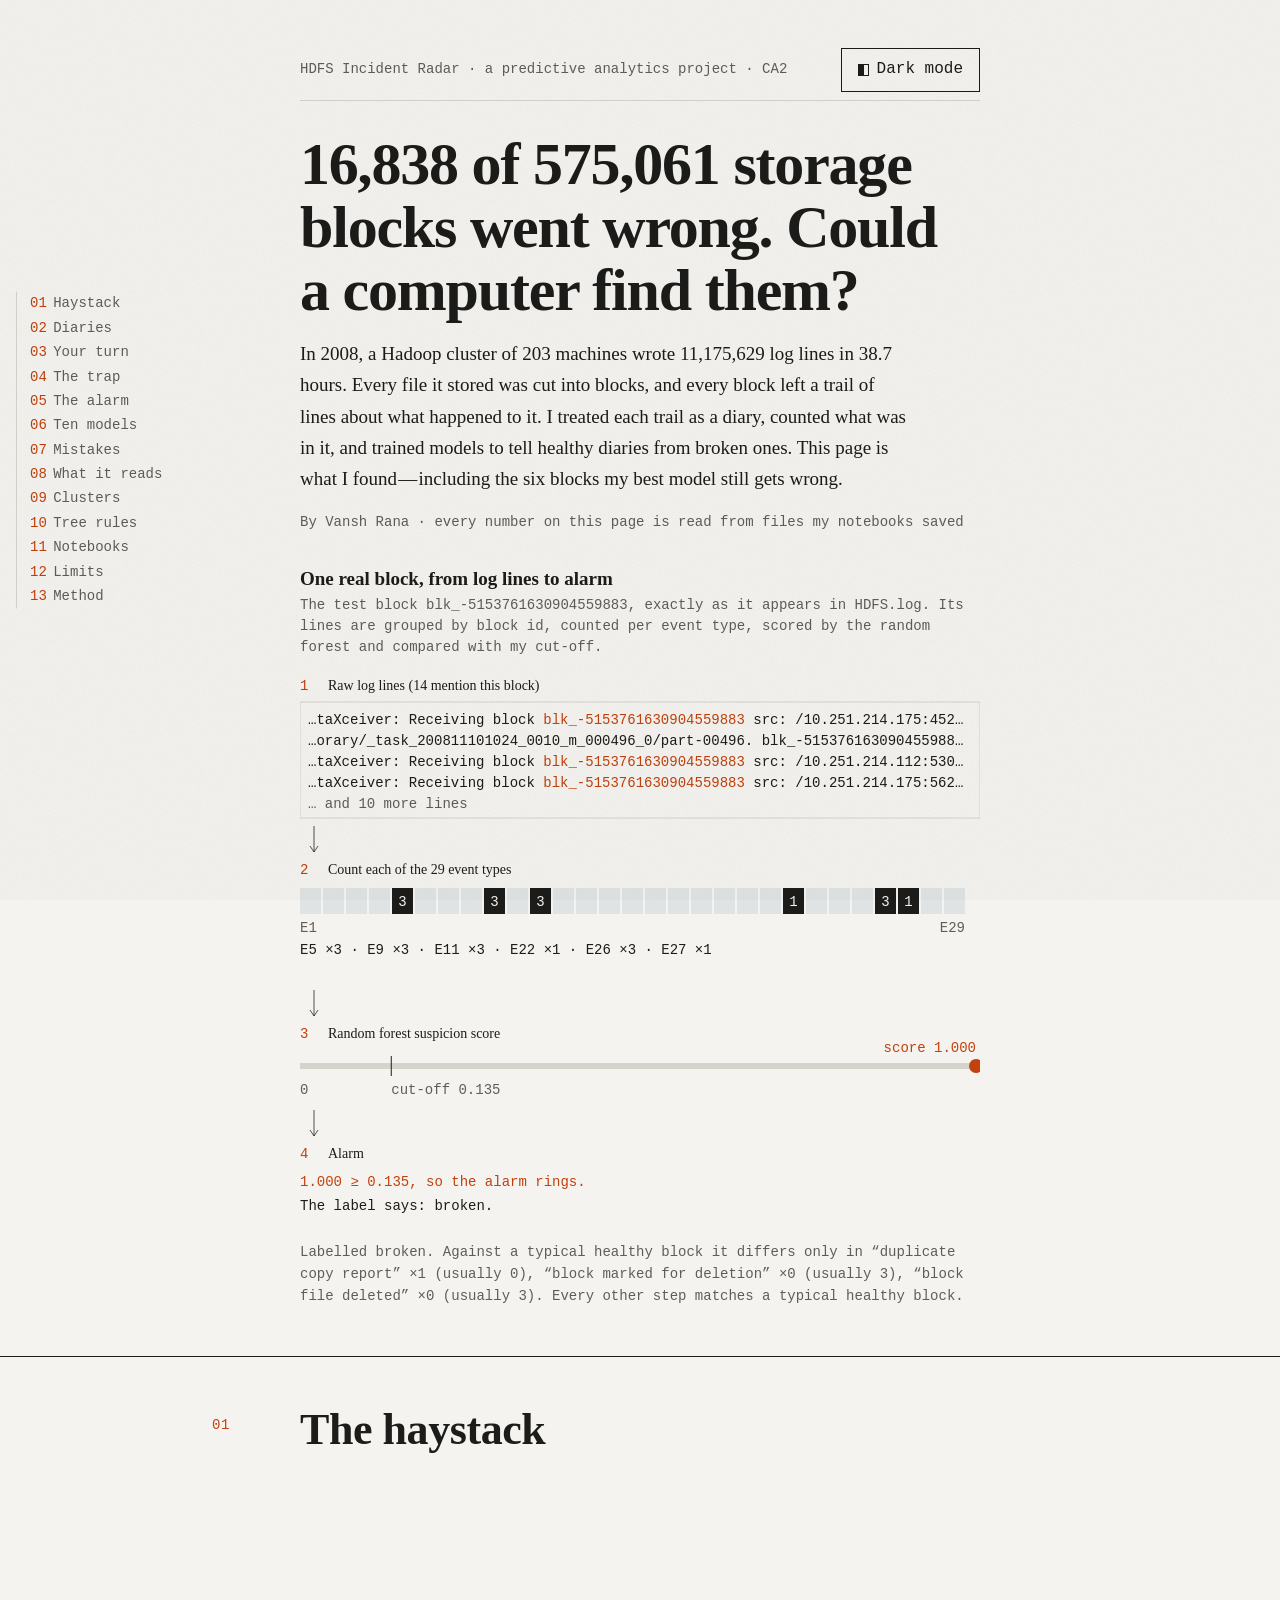
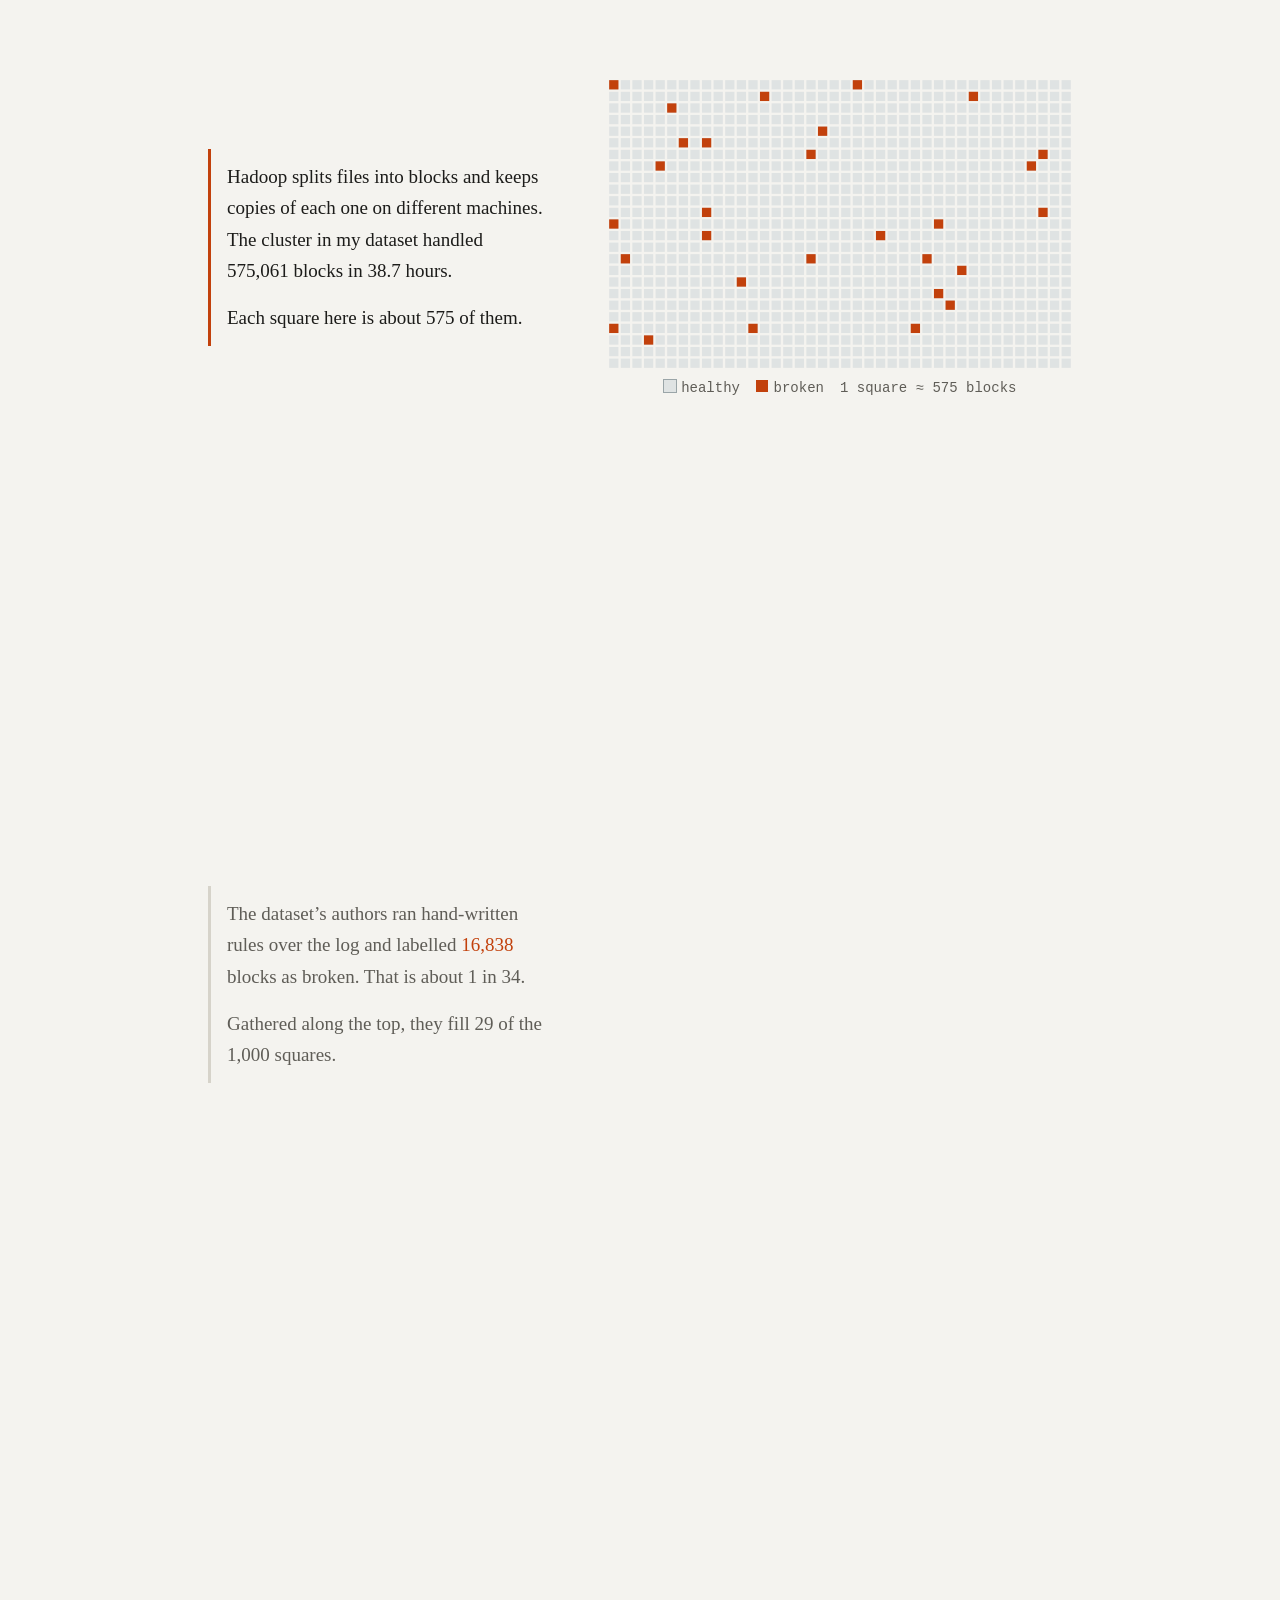
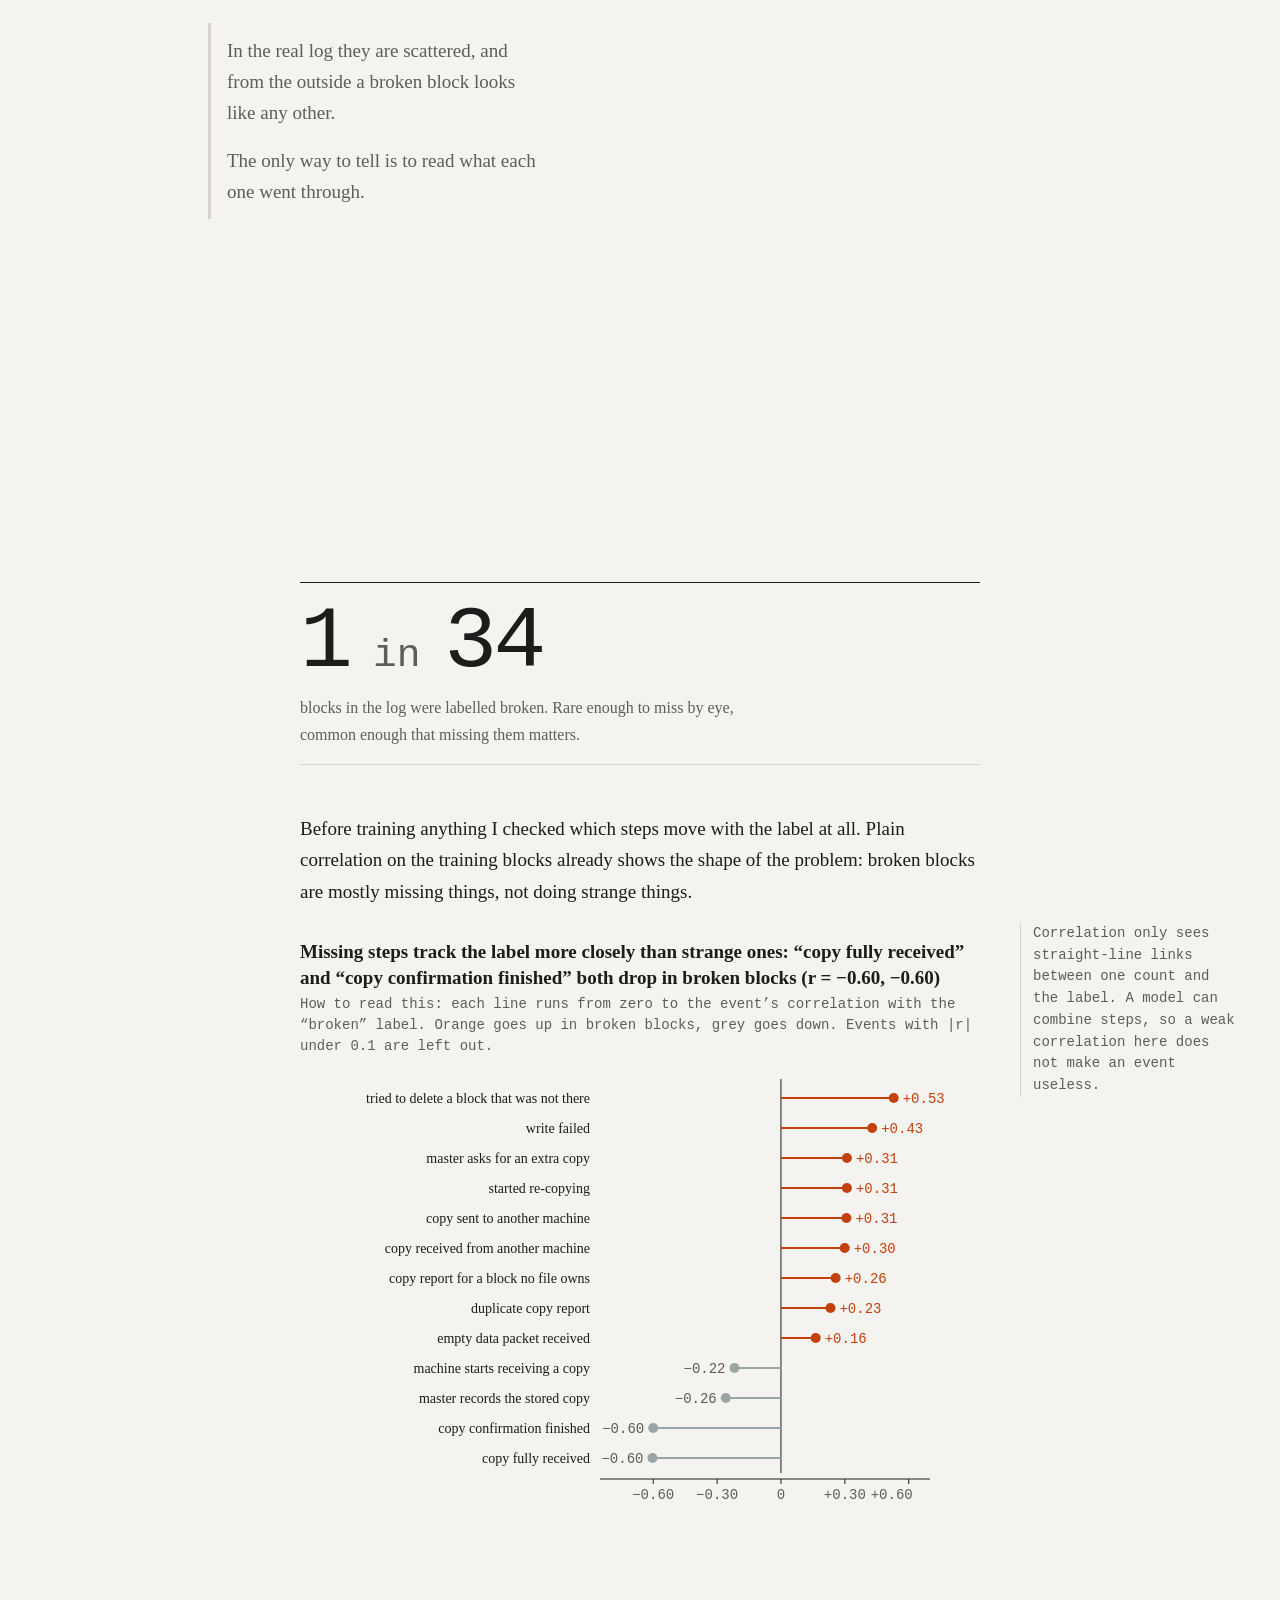
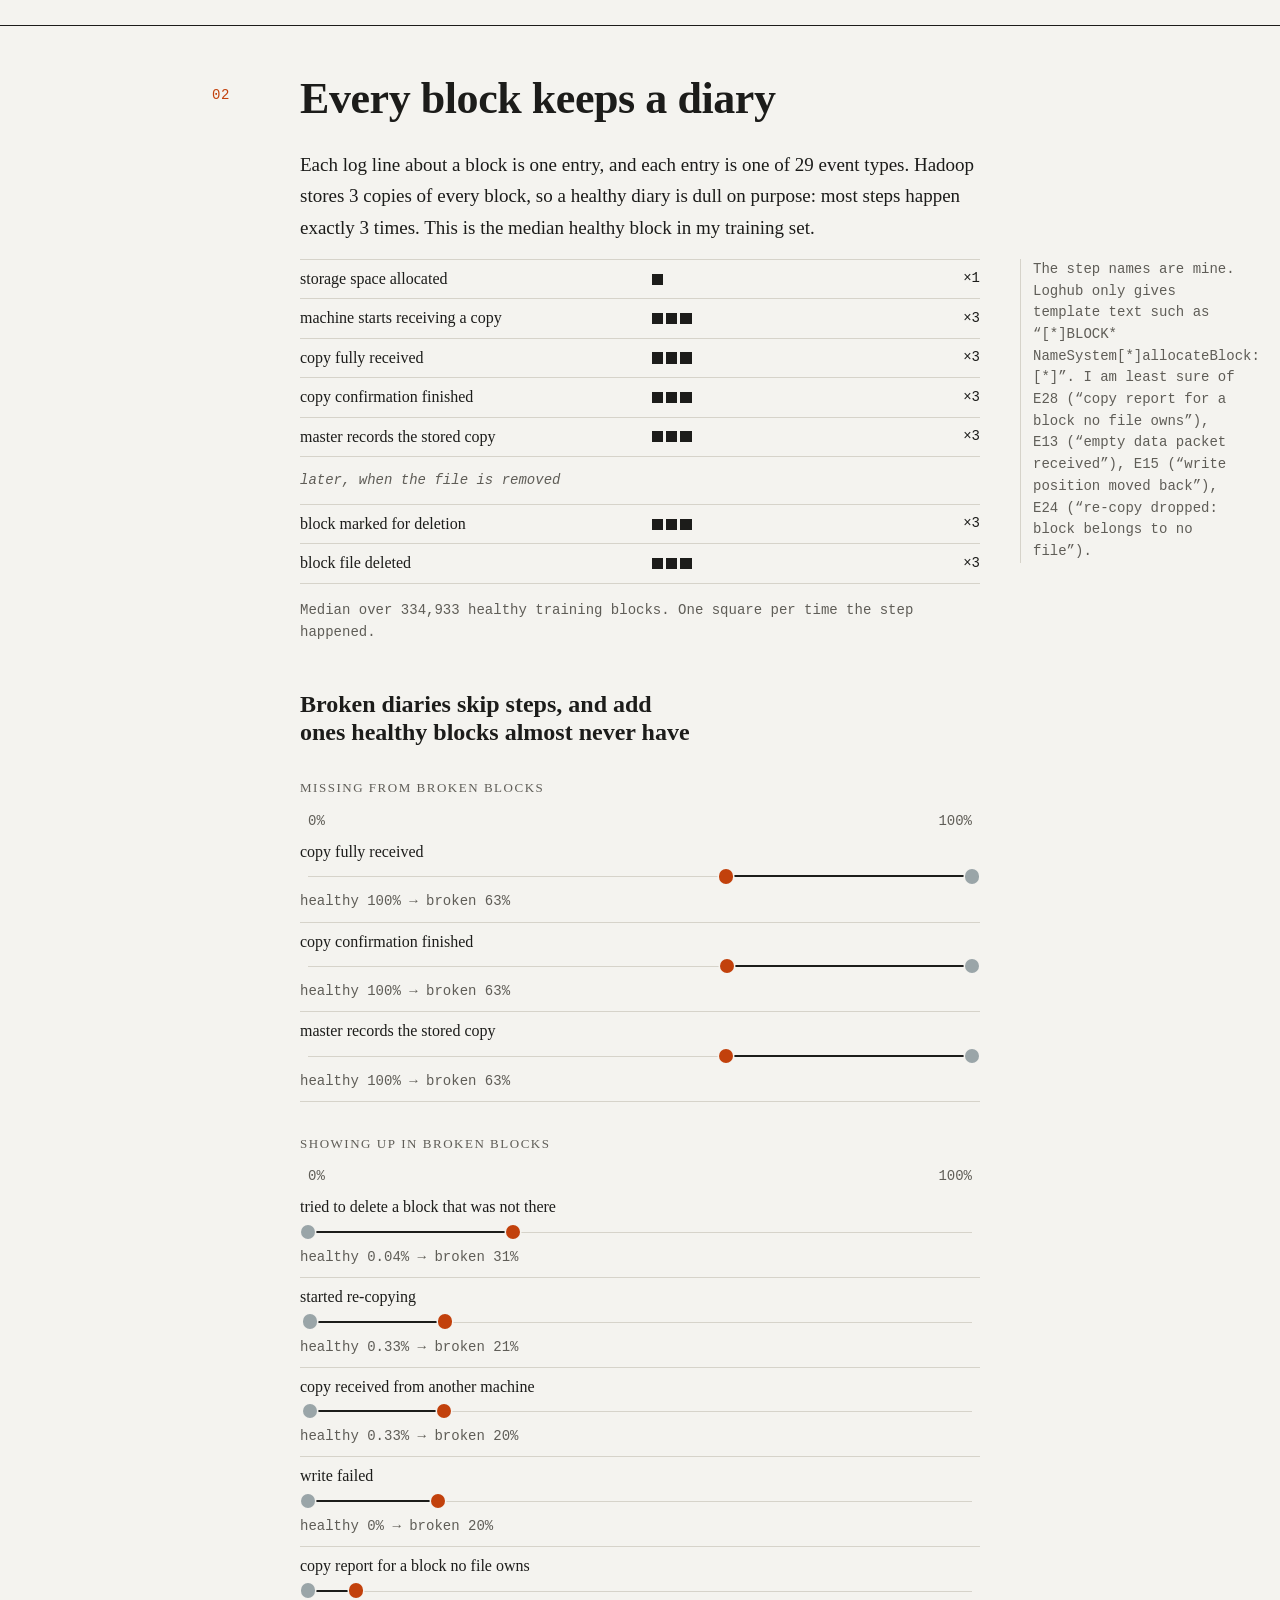
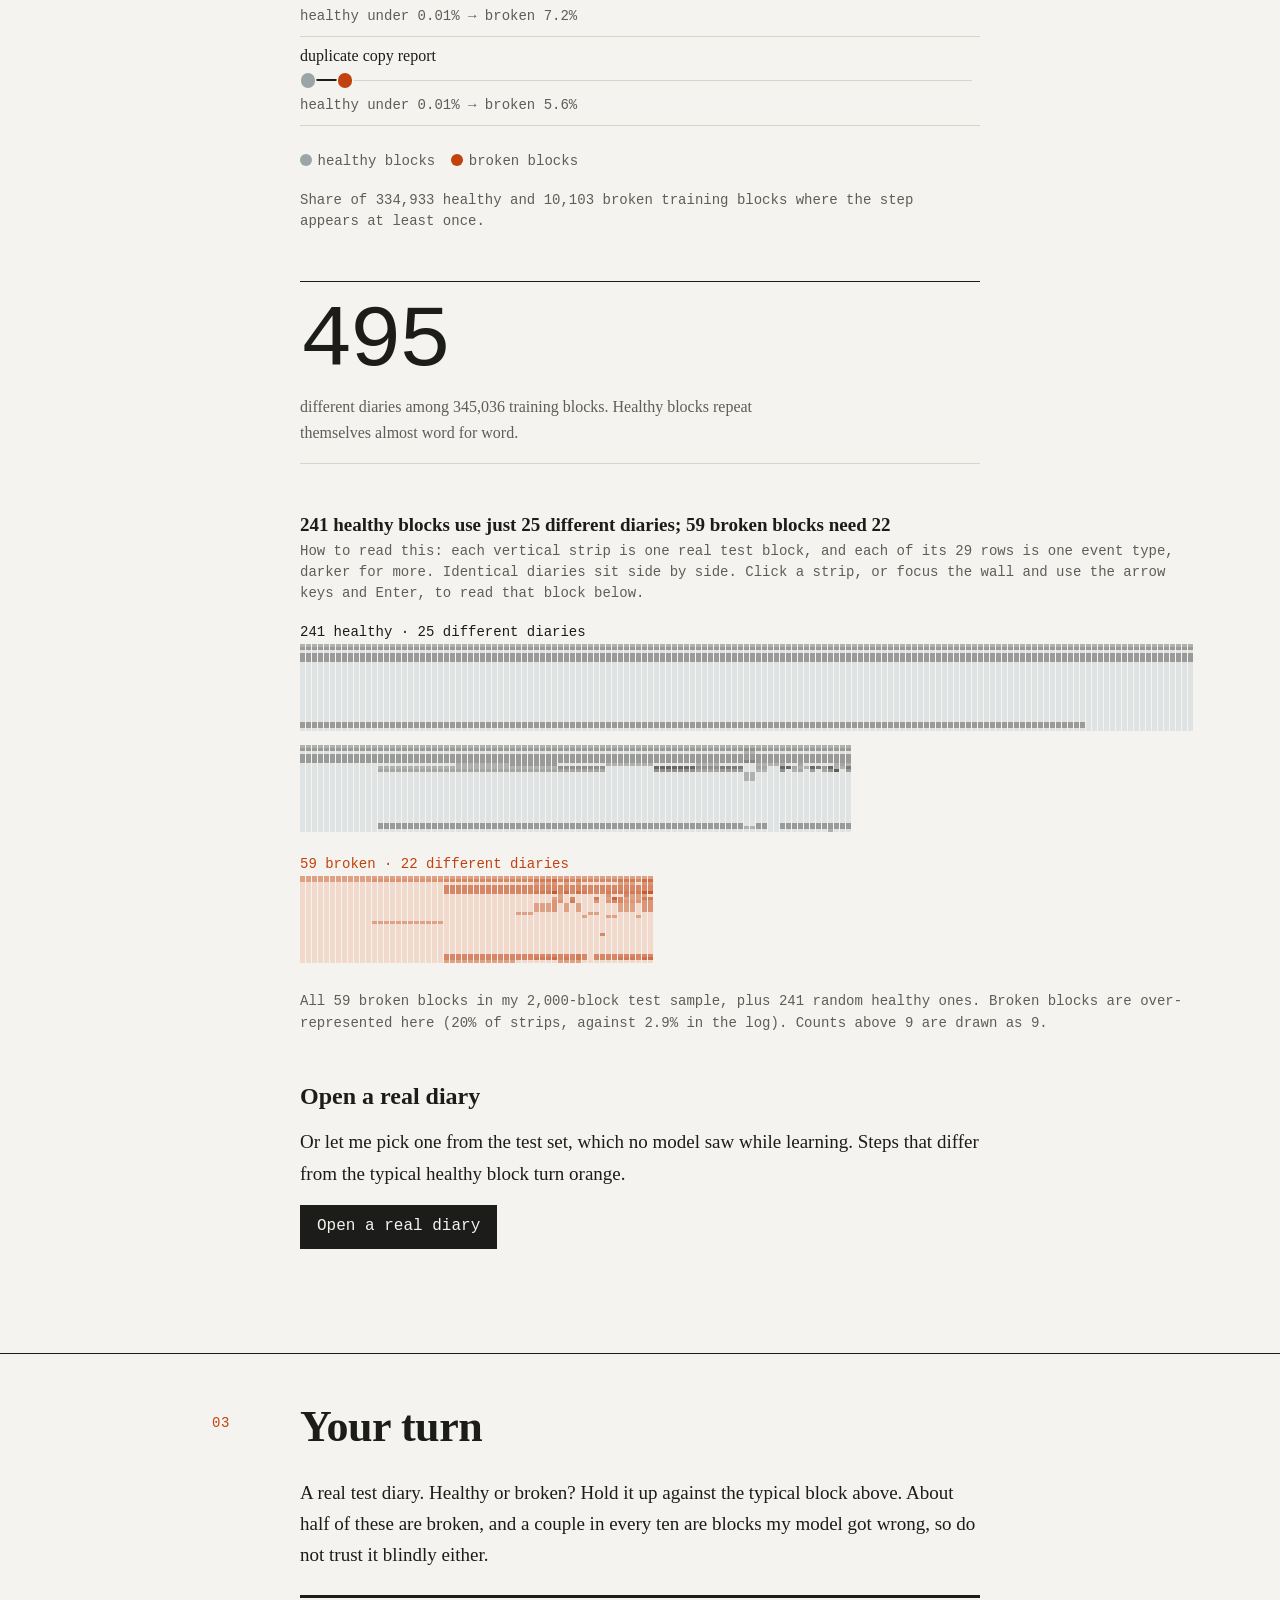
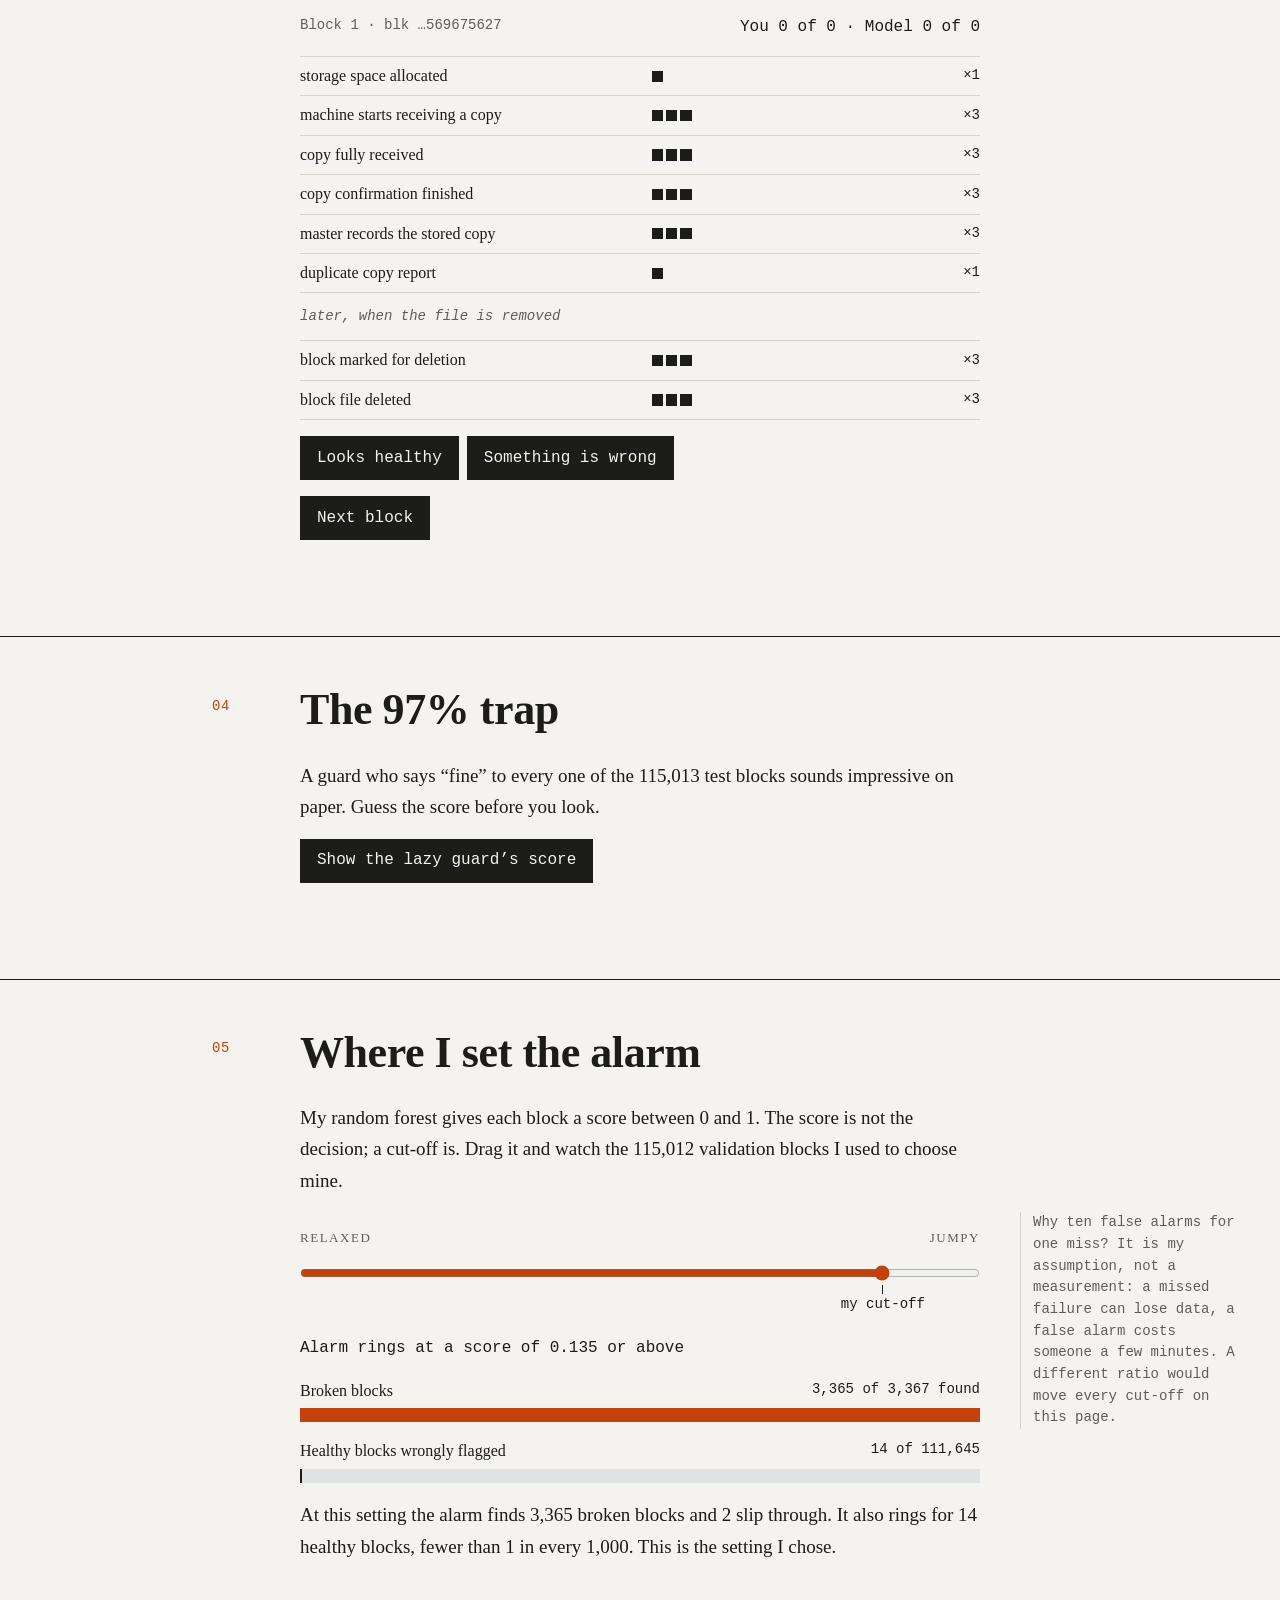
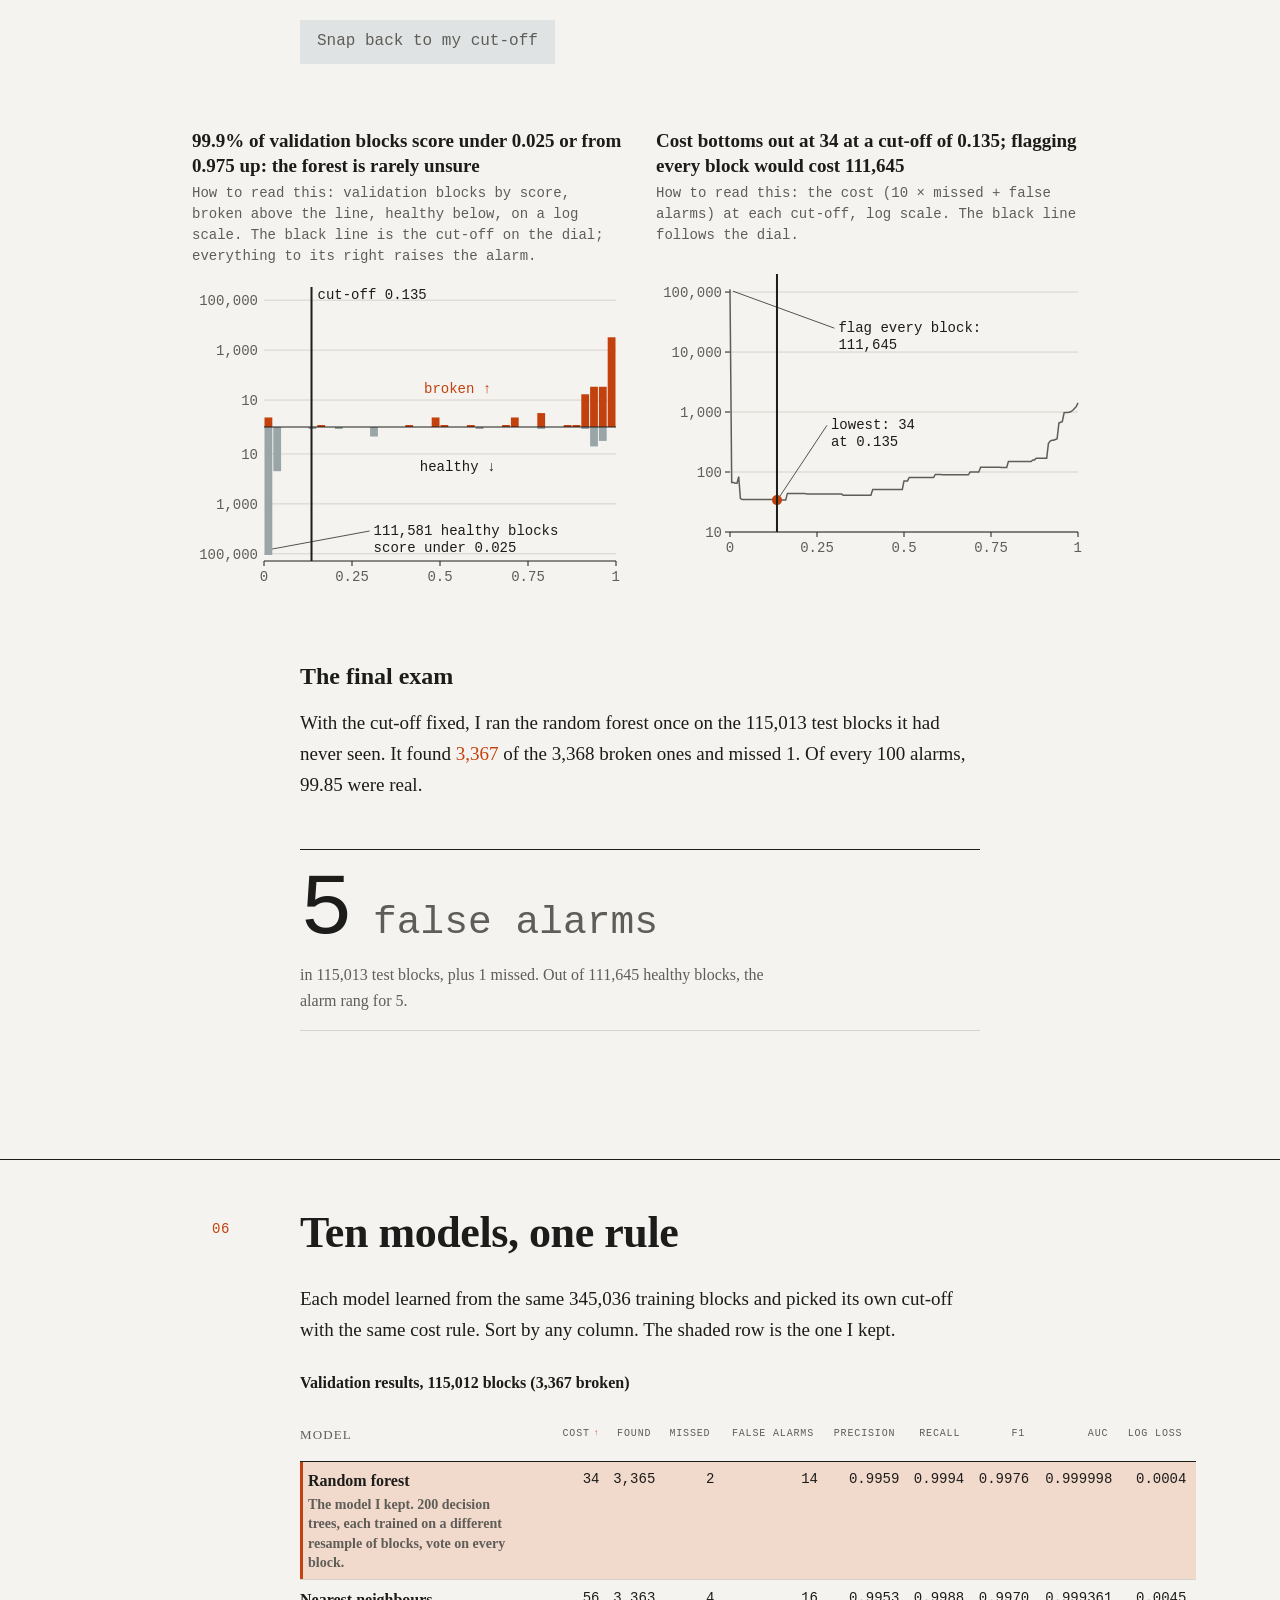
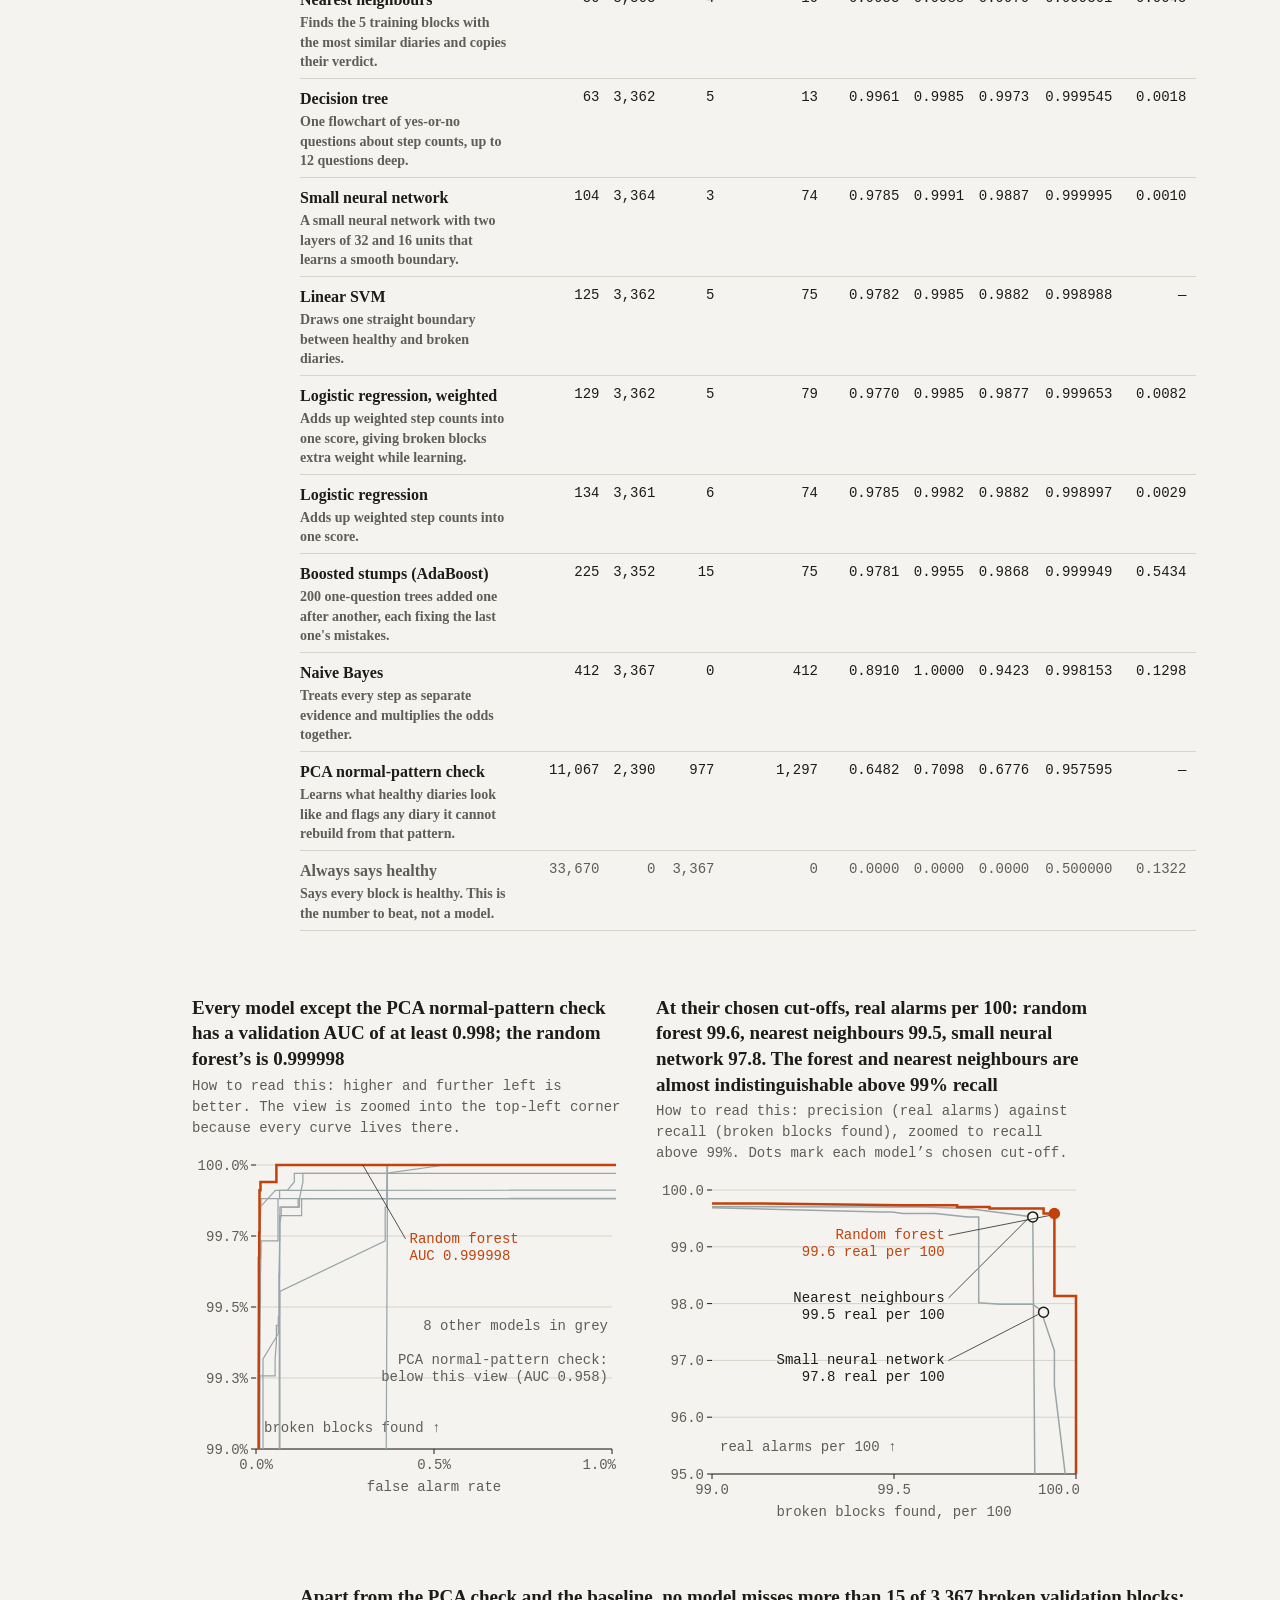
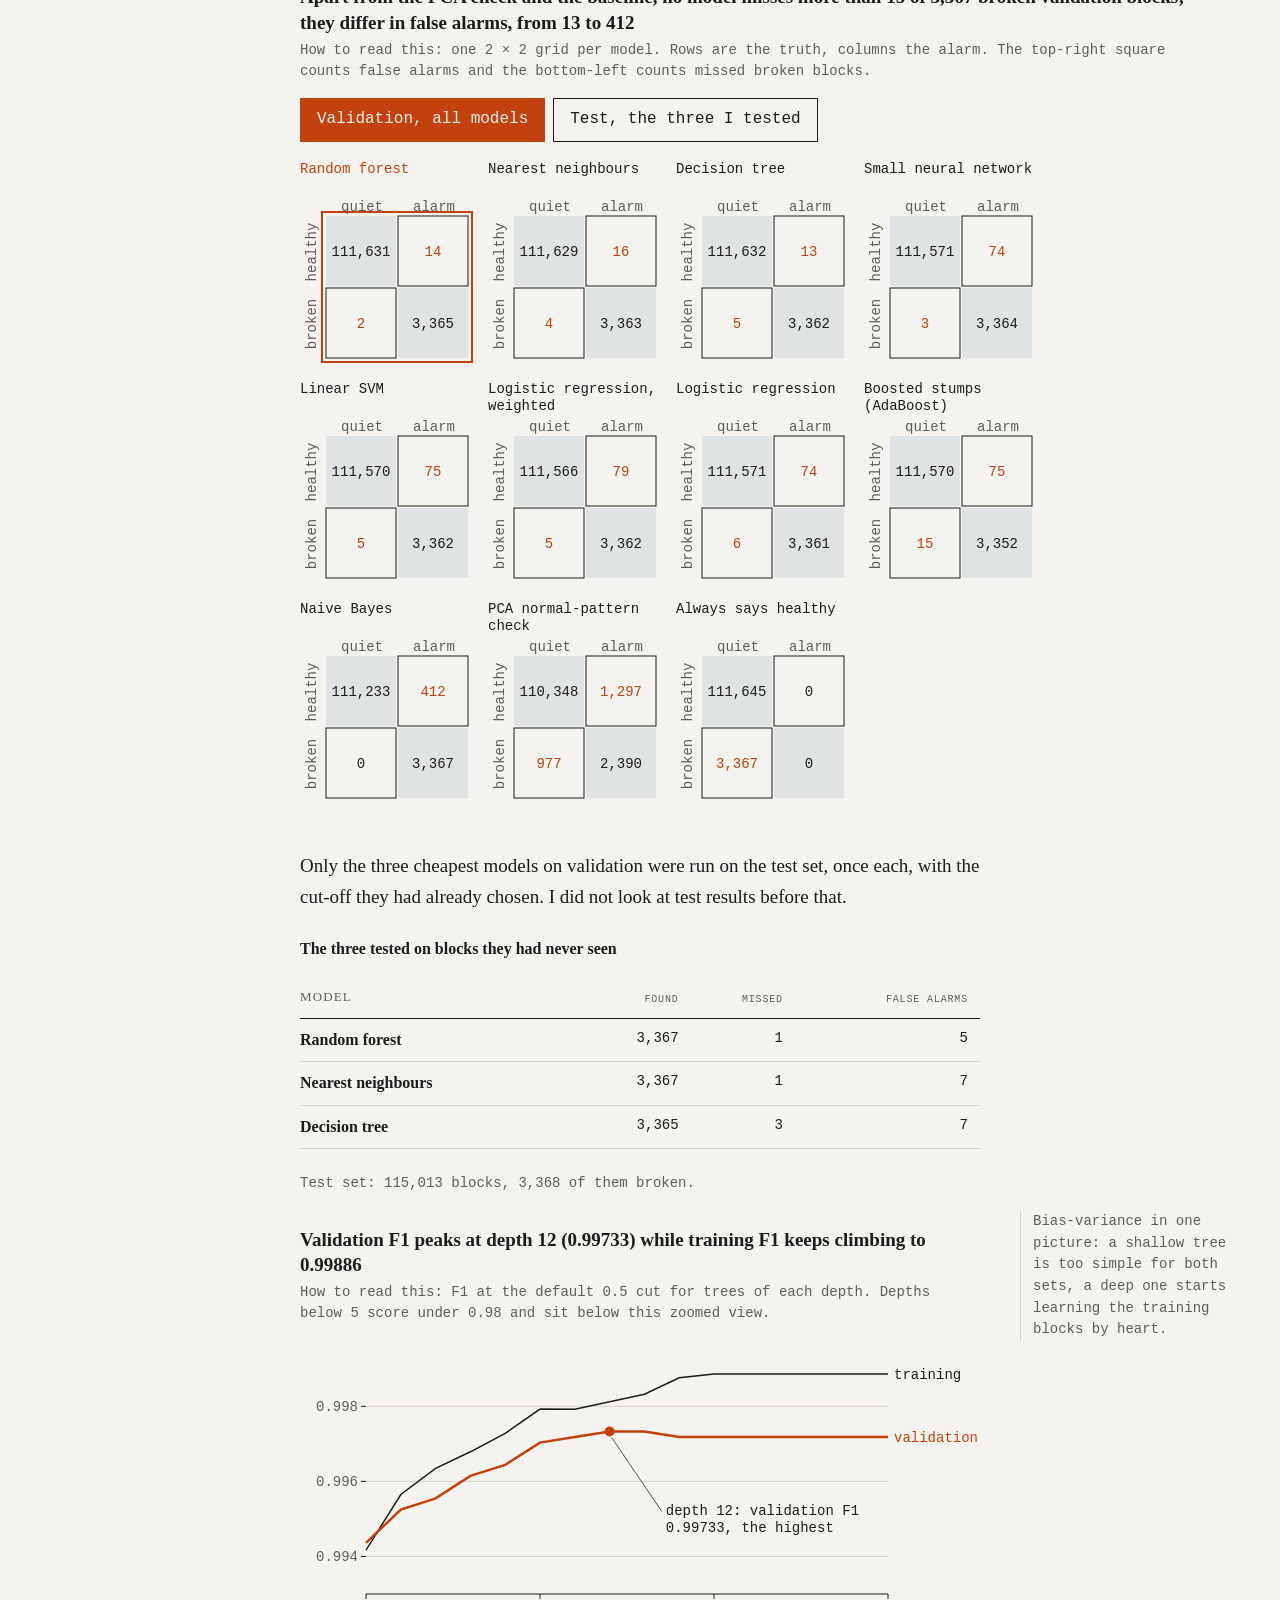
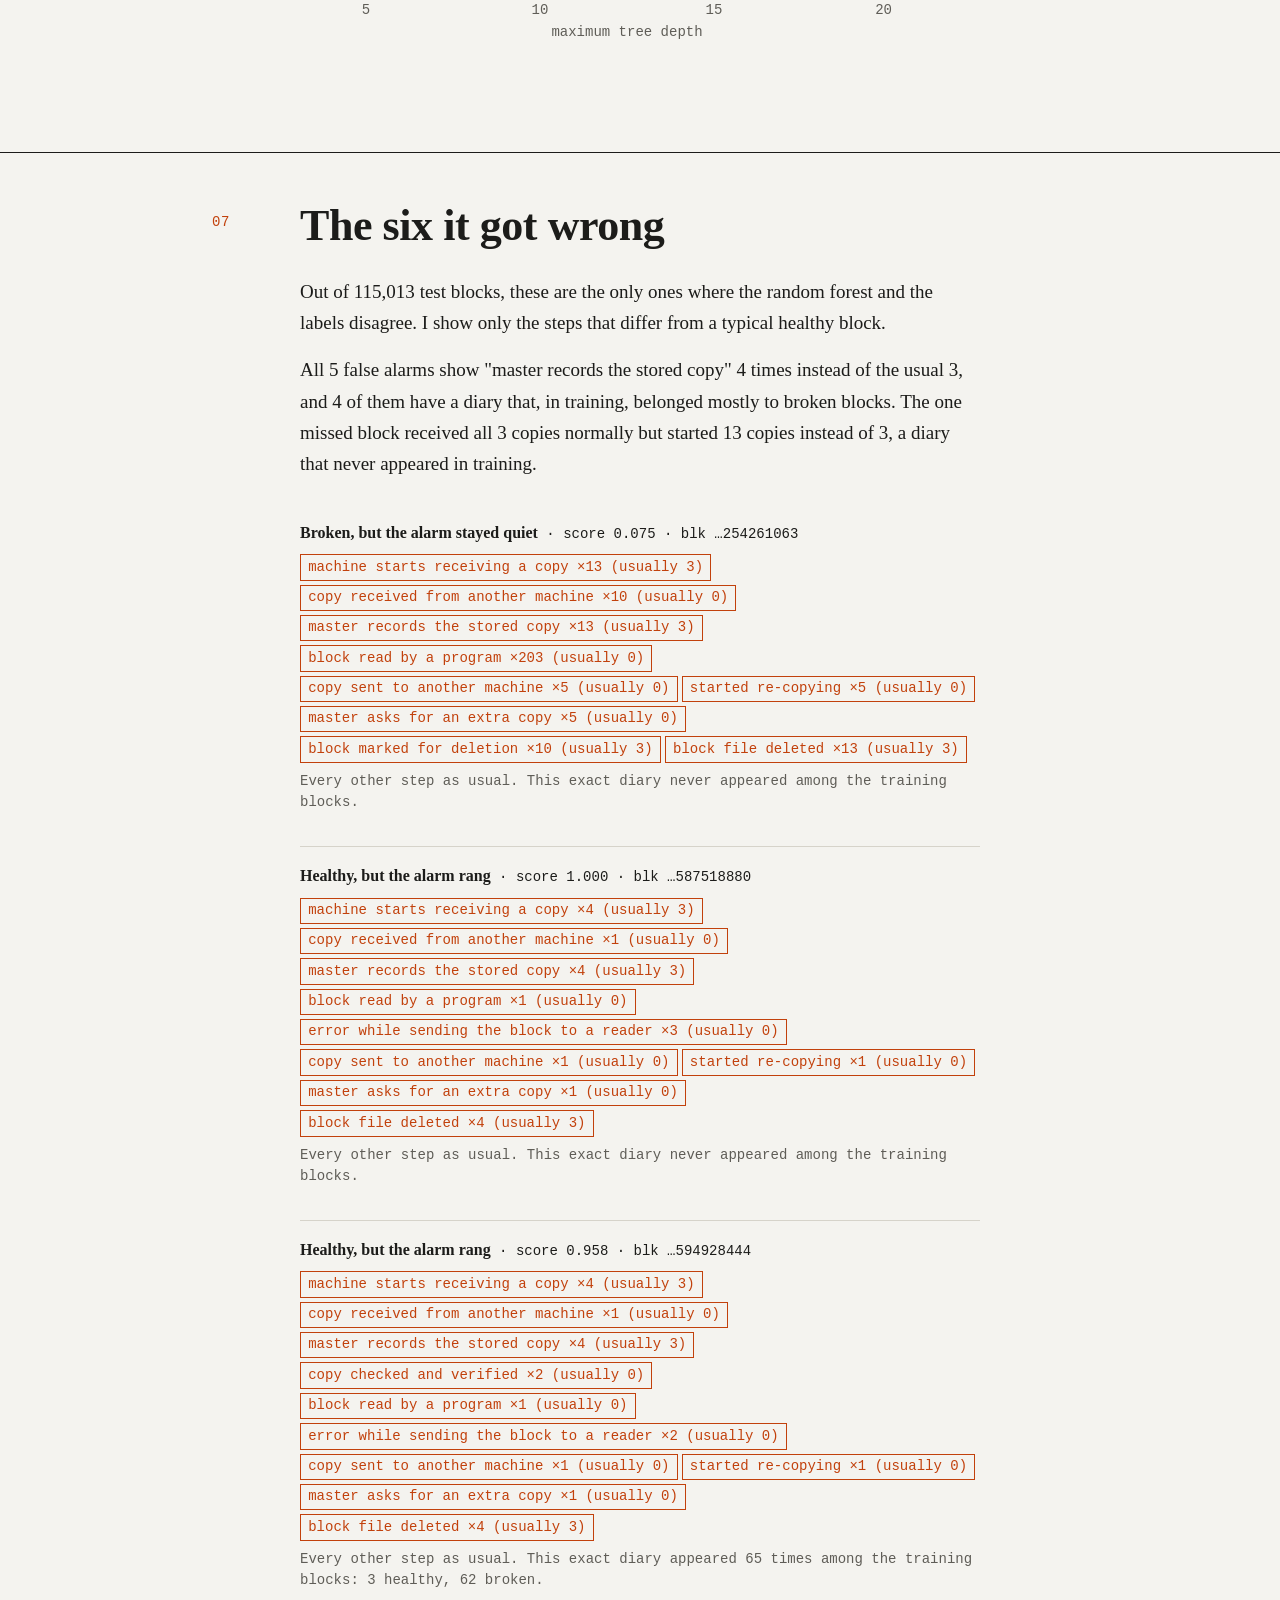
==== docs/preview.html @ 0426726c "feat: interactive website, chart data export and leakage checks - Rebuild notebooks 01-03 so the spl" ====
<!doctype html>
<html lang="en" class="loading">
<head>
  <meta charset="utf-8">
  <noscript><style>.loading main { visibility: visible; }</style></noscript>
  <script>
    // Apply a saved theme before the first paint, so dark mode never flashes light.
    try {
      var savedTheme = localStorage.getItem('radar-theme');
      if (savedTheme === 'dark' || savedTheme === 'light') document.documentElement.setAttribute('data-theme', savedTheme);
    } catch (error) { /* storage blocked: follow the system setting */ }
  </script>
  <meta name="viewport" content="width=device-width, initial-scale=1">
  <title>HDFS Incident Radar: finding broken blocks in a storage log</title>
  <meta name="description" content="A student predictive-analytics project: telling healthy Hadoop storage blocks from broken ones using only counts of their log events, with every chart drawn from the saved results.">
  <meta name="theme-color" content="#f4f3ef" media="(prefers-color-scheme: light)">
  <meta name="theme-color" content="#161614" media="(prefers-color-scheme: dark)">
  <meta property="og:title" content="HDFS Incident Radar: finding broken blocks in a storage log">
  <meta property="og:description" content="How I taught a model to read the log diaries of Hadoop storage blocks, and the six blocks it still gets wrong.">
  <meta property="og:type" content="website">
  <meta property="og:image" content="assets/social_preview.png">
  <meta property="og:image:width" content="1200">
  <meta property="og:image:height" content="630">
  <meta name="twitter:card" content="summary_large_image">
  <link rel="icon" href="assets/favicon.svg" type="image/svg+xml">
  <style>
/* HDFS Incident Radar: one stylesheet, mobile first. */

/* ---------- Tokens ---------- */
:root {
  --paper: #f4f3ef;
  --ink: #1c1c1a;
  --mute: #5f5d57;
  --rule: #d6d3ca;
  --healthy: #9aa5a8;
  --healthy-soft: #dfe3e3;
  --broken: #c2410c;
  --broken-soft: #f1d9cc;
  --button-hover: #3a3a36;
  --figure-frame: #ffffff;
  --grain-invert: 0;
  color-scheme: light;

  --serif: Charter, "Bitstream Charter", "Sitka Text", Cambria, Georgia, serif;
  --mono: ui-monospace, "SF Mono", Menlo, Consolas, "Liberation Mono", monospace;

  --step--1: 0.875rem;
  --step-0: 1rem;
  --step-1: 1.1875rem;
  --step-2: 1.5rem;
  --step-3: clamp(1.875rem, 5vw, 2.75rem);
  --display: clamp(2.25rem, 7vw, 3.75rem);

  --space-3xs: 0.25rem;
  --space-2xs: 0.5rem;
  --space-xs: 0.75rem;
  --space-s: 1rem;
  --space-m: 1.5rem;
  --space-l: 2rem;
  --space-xl: 3rem;
  --space-2xl: 5rem;

  --column: 42.5rem;
  --wide: 56rem;
  --gutter: 1rem;
}

/* Dark mode: follows the system setting unless the reader picks a theme with the toggle,
   which sets data-theme on <html>. Only the tokens change; every rule below uses them. */
@media (prefers-color-scheme: dark) {
  :root:not([data-theme="light"]) {
    --paper: #161614;
    --ink: #ecebe6;
    --mute: #a8a59c;
    --rule: #3a3935;
    --healthy: #7d888b;
    --healthy-soft: #2b2f30;
    --broken: #ec7a43;
    --broken-soft: #43261a;
    --button-hover: #d4d2cb;
    --figure-frame: #ecebe6;
    --grain-invert: 1;
    color-scheme: dark;
  }
}

:root[data-theme="dark"] {
  --paper: #161614;
  --ink: #ecebe6;
  --mute: #a8a59c;
  --rule: #3a3935;
  --healthy: #7d888b;
  --healthy-soft: #2b2f30;
  --broken: #ec7a43;
  --broken-soft: #43261a;
  --button-hover: #d4d2cb;
  --figure-frame: #ecebe6;
  --grain-invert: 1;
  color-scheme: dark;
}

/* ---------- Base ---------- */
*,
*::before,
*::after {
  box-sizing: border-box;
}

html {
  background: var(--paper);
  color: var(--ink);
  -webkit-text-size-adjust: 100%;
  scroll-padding-top: var(--space-l);
}

body {
  margin: 0;
  font-family: var(--serif);
  font-size: var(--step-1);
  line-height: 1.65;
  background: var(--paper);
  color: var(--ink);
  overflow-x: hidden;
  hyphens: auto;
  font-variant-numeric: oldstyle-nums proportional-nums;
}

/* A very faint paper grain, drawn by an SVG noise filter. */
body::after {
  content: "";
  position: fixed;
  inset: 0;
  z-index: 50;
  pointer-events: none;
  opacity: 0.035;
  filter: invert(var(--grain-invert));
  background-image: url("data:image/svg+xml,%3Csvg xmlns='http://www.w3.org/2000/svg' width='220' height='220'%3E%3Cfilter id='g'%3E%3CfeTurbulence type='fractalNoise' baseFrequency='0.85' numOctaves='2' stitchTiles='stitch'/%3E%3CfeColorMatrix values='0 0 0 0 0 0 0 0 0 0 0 0 0 0 0 0 0 0 1 0'/%3E%3C/filter%3E%3Crect width='100%25' height='100%25' filter='url(%23g)'/%3E%3C/svg%3E");
}

h1,
h2,
h3 {
  line-height: 1.15;
  font-weight: 700;
  margin: 0 0 var(--space-s);
  hyphens: manual;
  font-variant-numeric: lining-nums;
  text-wrap: balance;
}

h1 {
  font-size: var(--display);
  letter-spacing: -0.02em;
  line-height: 1.05;
}

h2 {
  font-size: var(--step-3);
  letter-spacing: -0.01em;
  margin-bottom: var(--space-m);
}

h3 {
  font-size: var(--step-2);
  margin-top: var(--space-xl);
}

p {
  margin: 0 0 var(--space-s);
}

a {
  color: var(--ink);
  text-decoration-color: var(--broken);
  text-underline-offset: 0.2em;
}

:focus-visible {
  outline: 3px solid var(--broken);
  outline-offset: 3px;
}

code,
.mono,
.num {
  font-family: var(--mono);
  font-size: 0.9em;
  font-variant-numeric: tabular-nums lining-nums;
}

.note code {
  font-size: inherit;
}

.note {
  font-family: var(--mono);
  font-size: var(--step--1);
  line-height: 1.55;
  color: var(--mute);
  hyphens: manual;
}

.label {
  font-variant: all-small-caps;
  letter-spacing: 0.08em;
  font-size: 1.05em;
  color: var(--mute);
}

.broken-text {
  color: var(--broken);
}

.sr-only {
  position: absolute;
  width: 1px;
  height: 1px;
  padding: 0;
  margin: -1px;
  overflow: hidden;
  clip: rect(0 0 0 0);
  white-space: nowrap;
  border: 0;
}

.skip-link {
  position: absolute;
  left: var(--gutter);
  top: -4rem;
  z-index: 60;
  background: var(--ink);
  color: var(--paper);
  padding: var(--space-2xs) var(--space-s);
}

.skip-link:focus {
  top: var(--space-2xs);
}

/* ---------- Layout ---------- */
.wrap {
  position: relative;
  max-width: calc(var(--column) + 2 * var(--gutter));
  margin-inline: auto;
  padding-inline: var(--gutter);
}

.section {
  padding-block: var(--space-xl) var(--space-2xl);
  border-top: 1px solid var(--ink);
}

/* Breaks out of the reading column for charts and tables that need room. */
.wide {
  width: min(var(--wide), calc(100vw - 2 * var(--gutter)));
  margin-left: calc(50% - min(var(--wide) / 2, 50vw - var(--gutter)));
}

.pair {
  display: grid;
  gap: var(--space-xl) var(--space-l);
  margin-block: var(--space-l);
}

@media (min-width: 60rem) {
  .pair {
    grid-template-columns: minmax(0, 1fr) minmax(0, 1fr);
  }
}

.section-no {
  font-family: var(--mono);
  font-size: var(--step--1);
  color: var(--broken);
  margin: 0 0 var(--space-2xs);
  letter-spacing: 0.04em;
}

/* Margin notes: inline on phones, in the right margin on wide screens. */
.margin-note {
  margin: 0 0 var(--space-m);
  padding-left: var(--space-xs);
  border-left: 1px solid var(--rule);
  font-family: var(--mono);
  font-size: var(--step--1);
  line-height: 1.55;
  color: var(--mute);
  hyphens: manual;
}

@media (min-width: 75rem) {
  .section-no {
    position: absolute;
    left: -4.5rem;
    margin-top: 0.6rem;
  }

  .margin-note {
    position: absolute;
    left: calc(100% + 1.5rem);
    width: 13.5rem;
    margin: 0;
  }
}

/* ---------- Section index (wide screens only) ---------- */
.rail {
  display: none;
}

@media (min-width: 75rem) {
  .rail {
    display: block;
    position: fixed;
    left: var(--space-s);
    top: 50%;
    transform: translateY(-50%);
    z-index: 5;
    width: 10.5rem;
  }

  .rail ol {
    list-style: none;
    margin: 0;
    padding: 0;
    border-left: 1px solid var(--rule);
  }

  .rail a {
    display: block;
    padding: 0.15rem 0 0.15rem var(--space-xs);
    margin-left: -1px;
    border-left: 2px solid transparent;
    font-family: var(--mono);
    font-size: var(--step--1);
    line-height: 1.4;
    color: var(--mute);
    text-decoration: none;
  }

  .rail a:hover {
    color: var(--ink);
  }

  .rail a[aria-current="true"] {
    color: var(--ink);
    border-left-color: var(--broken);
  }

  .rail .rail-no {
    color: var(--broken);
    margin-right: 0.4rem;
  }
}

/* ---------- Masthead ---------- */
.masthead {
  padding-block: var(--space-xl) var(--space-l);
}

.kicker {
  font-family: var(--mono);
  font-size: var(--step--1);
  color: var(--mute);
  margin-bottom: var(--space-l);
  padding-bottom: var(--space-2xs);
  border-bottom: 1px solid var(--rule);
}

.standfirst {
  font-size: var(--step-1);
  max-width: 38rem;
}

.byline {
  font-family: var(--mono);
  font-size: var(--step--1);
  color: var(--mute);
}

/* The notebook figures are white matplotlib PNGs; in dark mode they are dimmed a little. */
[data-theme="dark"] .figure-open img,
[data-theme="dark"] .lightbox img {
  filter: brightness(0.9);
}

@media (prefers-color-scheme: dark) {
  :root:not([data-theme="light"]) .figure-open img,
  :root:not([data-theme="light"]) .lightbox img {
    filter: brightness(0.9);
  }
}

/* ---------- Theme toggle ---------- */
.masthead-bar {
  display: flex;
  flex-wrap: wrap;
  align-items: center;
  justify-content: space-between;
  gap: var(--space-2xs) var(--space-s);
  margin-bottom: var(--space-l);
  padding-bottom: var(--space-2xs);
  border-bottom: 1px solid var(--rule);
}

.masthead-bar .kicker {
  margin: 0;
  padding: 0;
  border: 0;
}

.theme-toggle {
  font-size: var(--step--1);
  padding-inline: var(--space-xs);
}

.theme-toggle .theme-mark {
  display: inline-block;
  width: 0.7rem;
  height: 0.7rem;
  margin-right: 0.45rem;
  position: relative;
  border: 1.5px solid currentColor;
}

/* Half-filled square: the left half is solid. */
.theme-toggle .theme-mark::before {
  content: "";
  position: absolute;
  top: 0;
  bottom: 0;
  left: 0;
  width: 50%;
  background: currentColor;
}

/* ---------- Pull stats ---------- */
.pull-stat {
  margin: var(--space-xl) 0;
  padding: var(--space-s) 0;
  border-top: 1px solid var(--ink);
  border-bottom: 1px solid var(--rule);
}

.pull-number {
  font-family: var(--mono);
  font-size: clamp(3rem, 12vw, 5.5rem);
  line-height: 1;
  letter-spacing: -0.04em;
  margin: 0 0 var(--space-2xs);
  font-variant-numeric: tabular-nums lining-nums;
}

.pull-number .unit {
  font-size: 0.45em;
  letter-spacing: 0;
  color: var(--mute);
}

.pull-caption {
  font-size: var(--step-0);
  color: var(--mute);
  max-width: 30rem;
  margin: 0;
}

/* ---------- Buttons and controls ---------- */
.button {
  display: inline-flex;
  align-items: center;
  justify-content: center;
  min-height: 44px;
  padding: var(--space-2xs) var(--space-s);
  border: 1px solid var(--ink);
  border-radius: 0;
  background: var(--ink);
  color: var(--paper);
  font-family: var(--mono);
  font-size: var(--step-0);
  line-height: 1.2;
  cursor: pointer;
}

.button:hover {
  background: var(--button-hover);
}

.button-quiet {
  background: transparent;
  color: var(--ink);
}

.button-quiet:hover {
  background: var(--healthy-soft);
}

.button[aria-pressed="true"],
.button.is-chosen {
  background: var(--broken);
  border-color: var(--broken);
  color: var(--paper);
}

.button:disabled {
  background: var(--healthy-soft);
  border-color: var(--healthy-soft);
  color: var(--mute);
  cursor: default;
}

/* The answer a visitor picked stays orange after the buttons lock. */
.button.is-chosen:disabled {
  background: var(--broken);
  border-color: var(--broken);
  color: var(--paper);
}

.button-row {
  display: flex;
  flex-wrap: wrap;
  gap: var(--space-2xs);
  margin-block: var(--space-s);
}

/* ---------- Haystack scrollytelling ---------- */
.scrolly {
  position: relative;
}

.scrolly-graphic {
  position: sticky;
  top: 0;
  z-index: 2;
  height: 45vh;
  margin: 0;
  padding: var(--space-2xs) var(--gutter);
  background: var(--paper);
  border-bottom: 1px solid var(--rule);
  display: flex;
  flex-direction: column;
  align-items: center;
  justify-content: center;
}

.haystack-svg {
  display: block;
  width: 100%;
  max-width: 40rem;
  height: auto;
  max-height: calc(45vh - 4.5rem);
}

.haystack-svg .cell {
  fill: var(--healthy-soft);
}

.haystack-svg .token {
  fill: var(--broken);
  transition: transform 900ms ease-in-out, opacity 400ms ease;
}

.legend {
  display: flex;
  flex-wrap: wrap;
  gap: var(--space-3xs) var(--space-s);
  margin-top: var(--space-2xs);
  font-family: var(--mono);
  font-size: var(--step--1);
  color: var(--mute);
}

.swatch {
  display: inline-block;
  width: 0.75rem;
  height: 0.75rem;
  margin-right: 0.35rem;
  vertical-align: -0.05rem;
}

.swatch-broken {
  background: var(--broken);
}

.swatch-healthy {
  background: var(--healthy-soft);
  outline: 1px solid var(--healthy);
}

.scrolly-steps {
  position: relative;
  z-index: 1;
  padding-inline: var(--gutter);
}

.step {
  max-width: var(--column);
  margin: 0 auto 70vh;
  padding: var(--space-xs) var(--space-s);
  border-left: 3px solid var(--rule);
  background: var(--paper);
  color: var(--mute);
  transition: color 300ms ease, border-color 300ms ease;
}

.step:first-child {
  margin-top: 25vh;
}

.step:last-child {
  margin-bottom: 45vh;
}

.step p:last-child {
  margin-bottom: 0;
}

.step.is-active {
  color: var(--ink);
  border-left-color: var(--broken);
}

@media (min-width: 60rem) {
  .scrolly {
    display: grid;
    grid-template-columns: minmax(0, 22rem) minmax(0, 1fr);
    gap: var(--space-xl);
    max-width: var(--wide);
    margin-inline: auto;
    padding-inline: var(--gutter);
  }

  .scrolly-graphic {
    grid-column: 2;
    grid-row: 1;
    align-self: start;
    top: 10vh;
    height: 80vh;
    padding: 0;
    border-bottom: 0;
  }

  .haystack-svg {
    max-height: calc(80vh - 4rem);
  }

  .scrolly-steps {
    grid-column: 1;
    grid-row: 1;
    padding-inline: 0;
  }

  .step {
    margin: 0 0 60vh;
  }

  .step:first-child {
    margin-top: 30vh;
  }

  .step:last-child {
    margin-bottom: 35vh;
  }
}

/* ---------- Charts ---------- */
.chart {
  margin: var(--space-l) 0;
}

.chart-title {
  font-weight: 700;
  font-size: var(--step-1);
  line-height: 1.35;
  margin: 0 0 var(--space-3xs);
  font-variant-numeric: lining-nums;
}

.chart-how {
  font-family: var(--mono);
  font-size: var(--step--1);
  line-height: 1.5;
  color: var(--mute);
  margin: 0 0 var(--space-s);
  hyphens: manual;
}

.chart-body {
  position: relative;
  height: var(--h, 320px);
  overflow-x: clip;
}

/* Until main.js has filled every number, the story stays hidden (but laid out),
   so the numbers arriving never make visible text jump. */
.loading main {
  visibility: hidden;
}

.chart-body svg {
  display: block;
  overflow: visible;
  touch-action: pan-y;
}

.chart-body svg:focus-visible {
  outline: 2px solid var(--broken);
  outline-offset: 4px;
}

.chart text {
  font-family: var(--mono);
  font-size: 14px;
  fill: var(--mute);
}

.chart text.ink {
  fill: var(--ink);
}

.chart text.hot,
.chart tspan.hot {
  fill: var(--broken);
}

.chart text.serif {
  font-family: var(--serif);
  font-size: 14px;
  fill: var(--ink);
}

.chart .axis line,
.chart .axis path {
  stroke: var(--ink);
  stroke-width: 1;
}

.chart .grid line {
  stroke: var(--rule);
  stroke-width: 1;
}

.chart .leader {
  stroke: var(--ink);
  stroke-width: 0.75;
  fill: none;
}

.chart-marker {
  fill: var(--paper);
  stroke: var(--ink);
  stroke-width: 2;
  pointer-events: none;
}

.chart-tip {
  position: absolute;
  z-index: 3;
  max-width: 17rem;
  padding: 0.35rem 0.5rem;
  background: var(--ink);
  color: var(--paper);
  font-family: var(--mono);
  font-size: var(--step--1);
  line-height: 1.4;
  pointer-events: none;
  white-space: pre-line;
}

.chart-note {
  margin-top: var(--space-2xs);
}

.chart-toggle {
  margin: 0 0 var(--space-s);
}

/* ---------- Pipeline diagram ---------- */
.pipeline {
  margin: var(--space-l) 0 0;
}

/* ---------- Diaries ---------- */
.diary {
  list-style: none;
  margin: var(--space-s) 0;
  padding: 0;
  border-top: 1px solid var(--rule);
}

.diary-row {
  display: grid;
  grid-template-columns: minmax(0, 1fr) auto;
  grid-template-areas:
    "name count"
    "marks marks";
  column-gap: var(--space-s);
  row-gap: var(--space-3xs);
  padding: var(--space-2xs) 0;
  border-bottom: 1px solid var(--rule);
  font-size: var(--step-0);
  line-height: 1.4;
}

.diary-name {
  grid-area: name;
}

.diary-marks {
  grid-area: marks;
  display: flex;
  flex-wrap: wrap;
  align-items: center;
  gap: 3px;
  min-height: 0.75rem;
}

.diary-count {
  grid-area: count;
  font-family: var(--mono);
  font-size: var(--step--1);
  text-align: right;
  white-space: nowrap;
}

@media (min-width: 40rem) {
  .diary-row {
    grid-template-columns: minmax(0, 1fr) 11rem 8.5rem;
    grid-template-areas: "name marks count";
    align-items: center;
  }
}

.mark {
  display: inline-block;
  width: 0.7rem;
  height: 0.7rem;
  background: var(--ink);
}

.mark-missing {
  background: transparent;
  box-shadow: inset 0 0 0 1.5px var(--mute);
}

.mark-more {
  font-family: var(--mono);
  font-size: var(--step--1);
  margin-left: 2px;
}

.diary-row.differs .diary-name,
.diary-row.differs .diary-count {
  color: var(--broken);
}

.diary-row.differs .mark {
  background: var(--broken);
}

.diary-row.differs .mark-missing {
  background: transparent;
  box-shadow: inset 0 0 0 1.5px var(--broken);
}

.diary-gap {
  padding: var(--space-xs) 0;
  border-bottom: 1px solid var(--rule);
  font-family: var(--mono);
  font-size: var(--step--1);
  color: var(--mute);
  font-style: italic;
}

.diary-panel {
  margin-top: var(--space-m);
}

.verdict {
  margin-top: var(--space-s);
  padding: var(--space-xs) var(--space-s);
  border-left: 3px solid var(--ink);
  font-size: var(--step-0);
}

.verdict.is-wrong {
  border-left-color: var(--broken);
}

.verdict p {
  margin-bottom: var(--space-3xs);
}

/* ---------- Dumbbell chart (HTML, so text never scales down) ---------- */
.dumbbell {
  margin: var(--space-m) 0;
}

.dumbbell-group {
  margin: 0 0 var(--space-m);
  padding: 0;
  list-style: none;
}

.dumbbell-title {
  font-variant: all-small-caps;
  letter-spacing: 0.08em;
  font-size: var(--step-1);
  color: var(--mute);
  margin: var(--space-m) 0 var(--space-2xs);
}

.dumbbell-row {
  padding: var(--space-2xs) 0;
  border-bottom: 1px solid var(--rule);
}

.dumbbell-name {
  font-size: var(--step-0);
  line-height: 1.35;
}

.dumbbell-track {
  position: relative;
  height: 1.25rem;
  margin: var(--space-3xs) 0.5rem;
}

.dumbbell-track::before {
  content: "";
  position: absolute;
  left: 0;
  right: 0;
  top: 50%;
  height: 1px;
  background: var(--rule);
}

.dumbbell-line {
  position: absolute;
  top: 50%;
  height: 2px;
  margin-top: -1px;
  background: var(--ink);
}

.dumbbell-dot {
  position: absolute;
  top: 50%;
  width: 0.9rem;
  height: 0.9rem;
  margin: -0.45rem 0 0 -0.45rem;
  border-radius: 50%;
}

.dumbbell-dot.healthy {
  background: var(--healthy);
  box-shadow: 0 0 0 1.5px var(--paper);
}

.dumbbell-dot.broken {
  background: var(--broken);
  box-shadow: 0 0 0 1.5px var(--paper);
}

.dumbbell-value {
  font-family: var(--mono);
  font-size: var(--step--1);
  color: var(--mute);
}

.scale-labels {
  display: flex;
  justify-content: space-between;
  font-family: var(--mono);
  font-size: var(--step--1);
  color: var(--mute);
  margin: 0 0.5rem;
}

/* ---------- Detective ---------- */
.detective {
  margin-top: var(--space-m);
  padding-top: var(--space-s);
  border-top: 3px solid var(--ink);
}

.detective-head {
  display: flex;
  flex-wrap: wrap;
  justify-content: space-between;
  gap: var(--space-2xs);
  font-family: var(--mono);
  font-size: var(--step--1);
  color: var(--mute);
}

.scoreboard {
  font-family: var(--mono);
  font-size: var(--step-0);
  color: var(--ink);
}

/* ---------- Tables ---------- */
.table-wrap {
  overflow-x: auto;
  margin: var(--space-m) 0;
}

table {
  border-collapse: collapse;
  width: 100%;
  font-size: var(--step-0);
  font-variant-numeric: tabular-nums lining-nums;
}

caption {
  text-align: left;
  font-weight: 700;
  padding-bottom: var(--space-2xs);
}

th,
td {
  text-align: left;
  padding: var(--space-2xs) var(--space-xs) var(--space-2xs) 0;
  border-bottom: 1px solid var(--rule);
  vertical-align: top;
}

thead th {
  font-variant: all-small-caps;
  letter-spacing: 0.06em;
  font-weight: 400;
  font-size: var(--step-1);
  color: var(--mute);
  border-bottom-color: var(--ink);
  vertical-align: bottom;
}

td.num,
th.num {
  text-align: right;
  font-family: var(--mono);
  font-size: var(--step--1);
  white-space: nowrap;
}

.dense {
  min-width: 52rem;
}

.dense td,
.dense th {
  padding-block: 0.4rem;
  padding-right: 0.6rem;
}

.dense .model-desc {
  display: block;
  font-size: var(--step--1);
  color: var(--mute);
  max-width: 13rem;
  line-height: 1.4;
}

.dense tr.best th,
.dense tr.best td {
  background: var(--broken-soft);
}

.dense tr.best th {
  box-shadow: inset 3px 0 0 var(--broken);
  padding-left: var(--space-2xs);
}

.dense tr.is-baseline th,
.dense tr.is-baseline td {
  color: var(--mute);
}

.sort-button {
  all: unset;
  cursor: pointer;
  display: inline-flex;
  align-items: center;
  gap: 0.25rem;
  min-height: 44px;
}

.sort-button:focus-visible {
  outline: 3px solid var(--broken);
  outline-offset: 2px;
}

.sort-button::after {
  content: "";
  font-family: var(--mono);
  font-size: 0.8em;
}

th[aria-sort="ascending"] .sort-button::after {
  content: "↑";
  color: var(--broken);
}

th[aria-sort="descending"] .sort-button::after {
  content: "↓";
  color: var(--broken);
}

/* ---------- Dial ---------- */
.dial {
  margin-top: var(--space-m);
}

.dial-ends {
  display: flex;
  justify-content: space-between;
  font-variant: all-small-caps;
  letter-spacing: 0.08em;
  color: var(--mute);
}

.slider-wrap {
  position: relative;
  padding-bottom: 1.4rem;
}

input[type="range"] {
  width: 100%;
  min-height: 44px;
  margin: 0;
  accent-color: var(--broken);
  cursor: pointer;
}

/* The small mark under the track at the threshold I chose. */
.slider-tick {
  position: absolute;
  top: 2.1rem;
  width: 1px;
  height: 0.55rem;
  background: var(--ink);
  pointer-events: none;
}

.slider-tick span {
  position: absolute;
  top: 0.5rem;
  left: 50%;
  transform: translateX(-50%);
  font-family: var(--mono);
  font-size: var(--step--1);
  white-space: nowrap;
  color: var(--ink);
}

.dial-threshold {
  font-family: var(--mono);
  font-size: var(--step-0);
  margin: var(--space-2xs) 0 var(--space-s);
}

.meter {
  margin-bottom: var(--space-s);
}

.meter-label {
  display: flex;
  flex-wrap: wrap;
  justify-content: space-between;
  gap: 0 var(--space-s);
  font-size: var(--step-0);
}

.meter-label .num {
  font-size: var(--step--1);
}

.meter-track {
  height: 0.9rem;
  margin-top: var(--space-3xs);
  background: var(--healthy-soft);
}

.meter-fill {
  height: 100%;
  width: 0;
}

.meter-fill.broken {
  background: var(--broken);
}

.meter-fill.ink {
  background: var(--ink);
}

.dial-sentence {
  min-height: 5.5em;
  font-size: var(--step-1);
}

.exam {
  margin-top: var(--space-l);
}

/* ---------- Mistakes ---------- */
.mistake-list {
  list-style: none;
  margin: var(--space-m) 0;
  padding: 0;
}

.mistake {
  padding: var(--space-s) 0;
  border-bottom: 1px solid var(--rule);
}

.mistake-head {
  font-family: var(--mono);
  font-size: var(--step--1);
  margin-bottom: var(--space-2xs);
}

.mistake-head strong {
  font-family: var(--serif);
  font-size: var(--step-0);
}

.chips {
  display: flex;
  flex-wrap: wrap;
  gap: var(--space-3xs);
  margin: 0 0 var(--space-2xs);
  padding: 0;
  list-style: none;
}

.chip {
  font-size: var(--step--1);
  font-family: var(--mono);
  padding: 0.15rem 0.45rem;
  border: 1px solid var(--rule);
  line-height: 1.4;
}

.chip.differs {
  border-color: var(--broken);
  color: var(--broken);
}

/* ---------- Rules ---------- */
.rule-list {
  list-style: none;
  margin: var(--space-m) 0;
  padding: 0;
  counter-reset: rule;
}

.rule-item {
  padding: var(--space-s) 0;
  border-bottom: 1px solid var(--rule);
}

.rule-plain {
  margin-bottom: var(--space-2xs);
}

.rule-original {
  display: block;
  font-family: var(--mono);
  font-size: var(--step--1);
  background: var(--healthy-soft);
  padding: var(--space-2xs) var(--space-xs);
  overflow-wrap: anywhere;
  align-self: start;
}

@media (min-width: 52rem) {
  .rule-item {
    display: grid;
    grid-template-columns: minmax(0, 1.4fr) minmax(0, 1fr);
    gap: var(--space-m);
  }
}

/* ---------- Notebook figures ---------- */
.figure-list {
  list-style: none;
  margin: var(--space-m) 0;
  padding: 0;
  border-top: 1px solid var(--ink);
}

.figure-item {
  display: grid;
  grid-template-columns: 7.5rem minmax(0, 1fr);
  gap: var(--space-s);
  align-items: start;
  padding: var(--space-s) 0;
  border-bottom: 1px solid var(--rule);
}

@media (min-width: 40rem) {
  .figure-item {
    grid-template-columns: 14rem minmax(0, 1fr);
  }
}

.figure-open {
  all: unset;
  display: block;
  cursor: zoom-in;
  border: 1px solid var(--rule);
  background: var(--figure-frame);
}

.figure-open:focus-visible {
  outline: 3px solid var(--broken);
  outline-offset: 2px;
}

.figure-open img {
  display: block;
  width: 100%;
  height: auto;
}

.figure-caption {
  font-size: var(--step-0);
  line-height: 1.5;
  margin: 0;
}

.figure-caption .note {
  display: block;
  overflow-wrap: anywhere;
}

.lightbox {
  width: min(70rem, calc(100vw - 2rem));
  max-height: calc(100vh - 2rem);
  padding: var(--space-s);
  border: 1px solid var(--ink);
  background: var(--paper);
  color: var(--ink);
}

.lightbox::backdrop {
  background: rgba(28, 28, 26, 0.6);
}

.lightbox img {
  display: block;
  max-width: 100%;
  max-height: calc(100vh - 10rem);
  margin: 0 auto var(--space-s);
  background: var(--figure-frame);
}

/* ---------- Lists, footer ---------- */
.plain-list {
  padding-left: 1.2rem;
}

.plain-list li {
  margin-bottom: var(--space-s);
}

.site-footer {
  padding-block: var(--space-l) var(--space-xl);
  border-top: 1px solid var(--ink);
}

.load-error {
  border-left: 3px solid var(--broken);
  padding: var(--space-xs) var(--space-s);
}

/* ---------- Motion ---------- */
@media (prefers-reduced-motion: reduce) {
  *,
  *::before,
  *::after {
    transition: none !important;
    animation: none !important;
    scroll-behavior: auto !important;
  }
}

/* ---------- Print ---------- */
@media print {
  body::after,
  .rail,
  .skip-link,
  .button,
  .button-row,
  .slider-wrap,
  .dial-ends,
  #detective,
  .chart-tip,
  .lightbox {
    display: none !important;
  }

  /* Always print on white, whatever theme is on screen. */
  :root,
  :root[data-theme],
  :root:not([data-theme="light"]) {
    --paper: #ffffff;
    --ink: #1c1c1a;
    --mute: #5f5d57;
    --rule: #d6d3ca;
    --healthy: #9aa5a8;
    --healthy-soft: #dfe3e3;
    --broken: #c2410c;
    --broken-soft: #f1d9cc;
    color-scheme: light;
  }

  html,
  body {
    background: #fff;
    font-size: 11pt;
  }

  .section {
    padding-block: 1rem;
    break-inside: auto;
  }

  .chart,
  .pull-stat,
  .figure-item,
  table {
    break-inside: avoid;
  }

  .scrolly-graphic {
    position: static;
    height: auto;
  }

  .step {
    margin: 0 0 1rem;
    color: var(--ink);
  }

  .wide {
    width: 100%;
    margin-left: 0;
  }

  .margin-note {
    position: static;
    width: auto;
  }

  a[href^="http"]::after {
    content: " (" attr(href) ")";
    font-size: 0.8em;
  }
}

</style>
</head>
<body>
<a class="skip-link" href="#main">Skip to the story</a>

<nav class="rail" aria-label="Sections">
  <ol>
    <li><a href="#haystack"><span class="rail-no">01</span>Haystack</a></li>
    <li><a href="#diary"><span class="rail-no">02</span>Diaries</a></li>
    <li><a href="#detective"><span class="rail-no">03</span>Your turn</a></li>
    <li><a href="#trap"><span class="rail-no">04</span>The trap</a></li>
    <li><a href="#dial"><span class="rail-no">05</span>The alarm</a></li>
    <li><a href="#models"><span class="rail-no">06</span>Ten models</a></li>
    <li><a href="#mistakes"><span class="rail-no">07</span>Mistakes</a></li>
    <li><a href="#looks"><span class="rail-no">08</span>What it reads</a></li>
    <li><a href="#clusters"><span class="rail-no">09</span>Clusters</a></li>
    <li><a href="#rules"><span class="rail-no">10</span>Tree rules</a></li>
    <li><a href="#notebooks"><span class="rail-no">11</span>Notebooks</a></li>
    <li><a href="#limits"><span class="rail-no">12</span>Limits</a></li>
    <li><a href="#method"><span class="rail-no">13</span>Method</a></li>
  </ol>
</nav>

<main id="main">

  <!-- Masthead -->
  <header class="masthead wrap" id="top">
    <div class="masthead-bar">
      <p class="kicker">HDFS Incident Radar · a predictive analytics project · CA2</p>
      <button class="button button-quiet theme-toggle" type="button" id="theme-toggle"><span class="theme-mark" aria-hidden="true"></span><span class="theme-label">Dark mode</span></button>
    </div>
    <h1 id="headline"><span data-fact="anomalous_blocks"></span> of <span data-fact="total_blocks"></span> storage blocks went wrong. Could a computer find them?</h1>
    <p class="standfirst">In <span data-fact="log_year"></span>, a Hadoop cluster of <span data-fact="machines"></span> machines wrote <span data-fact="log_lines"></span> log lines in <span data-fact="log_hours" data-format="decimal1"></span> hours. Every file it stored was cut into blocks, and every block left a trail of lines about what happened to it. I treated each trail as a diary, counted what was in it, and trained models to tell healthy diaries from broken ones. This page is what I found&#8202;—&#8202;including the <span data-fact="mistakes" data-format="word"></span> blocks my best model still gets wrong.</p>
    <p class="byline">By Vansh Rana · every number on this page is read from files my notebooks saved</p>
    <noscript><p class="load-error">The charts and numbers on this page are drawn by JavaScript from small data files. Please turn JavaScript on to see them.</p></noscript>
    <p class="load-error" id="load-error" hidden></p>

    <figure class="chart pipeline" id="chart-pipeline">
      <figcaption>
        <p class="chart-title">One real block, from log lines to alarm</p>
        <p class="chart-how">The test block <span data-chart-fact="pipeline_id"></span>, exactly as it appears in HDFS.log. Its lines are grouped by block id, counted per event type, scored by the random forest and compared with my cut-off.</p>
      </figcaption>
      <div class="chart-body" style="--h: 560px"></div>
      <p class="sr-only chart-alt"></p>
      <p class="note chart-note" id="pipeline-note"></p>
    </figure>
  </header>

  <!-- 01 Haystack -->
  <section class="section" id="haystack" aria-labelledby="haystack-title">
    <div class="wrap">
      <p class="section-no">01</p>
      <h2 id="haystack-title">The haystack</h2>
    </div>
    <div class="scrolly">
      <figure class="scrolly-graphic">
        <svg class="haystack-svg" id="haystack-svg" viewBox="0 0 400 250" role="img" aria-labelledby="haystack-alt"></svg>
        <figcaption class="legend" aria-hidden="true">
          <span><span class="swatch swatch-healthy"></span>healthy</span>
          <span><span class="swatch swatch-broken"></span>broken</span>
          <span>1 square ≈ <span data-fact="blocks_per_square"></span> blocks</span>
        </figcaption>
        <p class="sr-only" id="haystack-alt" aria-live="polite"></p>
      </figure>
      <div class="scrolly-steps">
        <div class="step" data-step="0">
          <p>Hadoop splits files into blocks and keeps copies of each one on different machines. The cluster in my dataset handled <span data-fact="total_blocks"></span> blocks in <span data-fact="log_hours" data-format="decimal1"></span> hours.</p>
          <p>Each square here is about <span data-fact="blocks_per_square"></span> of them.</p>
        </div>
        <div class="step" data-step="1">
          <p>The dataset’s authors ran hand-written rules over the log and labelled <span data-fact="anomalous_blocks" class="broken-text"></span> blocks as broken. That is about 1 in <span data-fact="one_in"></span>.</p>
          <p>Gathered along the top, they fill <span data-fact="broken_squares"></span> of the <span data-fact="grid_squares"></span> squares.</p>
        </div>
        <div class="step" data-step="2">
          <p>In the real log they are scattered, and from the outside a broken block looks like any other.</p>
          <p>The only way to tell is to read what each one went through.</p>
        </div>
      </div>
    </div>
    <div class="wrap">
      <div class="pull-stat">
        <p class="pull-number">1<span class="unit"> in </span><span data-fact="one_in" data-countup></span></p>
        <p class="pull-caption">blocks in the log were labelled broken. Rare enough to miss by eye, common enough that missing them matters.</p>
      </div>

      <p>Before training anything I checked which steps move with the label at all. Plain correlation on the training blocks already shows the shape of the problem: broken blocks are mostly missing things, not doing strange things.</p>
      <aside class="margin-note">Correlation only sees straight-line links between one count and the label. A model can combine steps, so a weak correlation here does not make an event useless.</aside>
      <figure class="chart" id="chart-correlation">
        <figcaption>
          <p class="chart-title"></p>
          <p class="chart-how">How to read this: each line runs from zero to the event’s correlation with the “broken” label. Orange goes up in broken blocks, grey goes down. Events with |r| under 0.1 are left out.</p>
        </figcaption>
        <div class="chart-body" style="--h: 520px"></div>
        <p class="sr-only chart-alt"></p>
        <p class="sr-only chart-live" aria-live="polite"></p>
      </figure>
    </div>
  </section>

  <!-- 02 Diaries -->
  <section class="section" id="diary" aria-labelledby="diary-title">
    <div class="wrap">
      <p class="section-no">02</p>
      <h2 id="diary-title">Every block keeps a diary</h2>
      <p>Each log line about a block is one entry, and each entry is one of <span data-fact="event_types"></span> event types. Hadoop stores <span data-fact="typical_copies"></span> copies of every block, so a healthy diary is dull on purpose: most steps happen exactly <span data-fact="typical_copies"></span> times. This is the median healthy block in my training set.</p>
      <aside class="margin-note" id="names-note"></aside>
      <ol class="diary" id="typical-diary" aria-label="The typical healthy block, step by step"></ol>
      <p class="note">Median over <span data-fact="healthy_training_blocks"></span> healthy training blocks. One square per time the step happened.</p>

      <h3 id="dumbbell-title">Broken diaries skip steps, and add ones healthy blocks almost never have</h3>
      <div class="dumbbell" id="dumbbell" aria-labelledby="dumbbell-title"></div>
      <p class="legend" aria-hidden="true">
        <span><span class="swatch" style="background: var(--healthy); border-radius: 50%;"></span>healthy blocks</span>
        <span><span class="swatch swatch-broken" style="border-radius: 50%;"></span>broken blocks</span>
      </p>
      <p class="note">Share of <span data-fact="healthy_training_blocks"></span> healthy and <span data-fact="broken_training_blocks"></span> broken training blocks where the step appears at least once.</p>

      <div class="pull-stat">
        <p class="pull-number"><span data-fact="distinct_patterns_train" data-countup></span></p>
        <p class="pull-caption">different diaries among <span data-fact="train_blocks"></span> training blocks. Healthy blocks repeat themselves almost word for word.</p>
      </div>
    </div>

    <div class="wrap">
      <figure class="chart wide" id="chart-barcode">
        <figcaption>
          <p class="chart-title"></p>
          <p class="chart-how">How to read this: each vertical strip is one real test block, and each of its <span data-fact="event_types"></span> rows is one event type, darker for more. Identical diaries sit side by side. Click a strip, or focus the wall and use the arrow keys and Enter, to read that block below.</p>
        </figcaption>
        <div class="chart-body" style="--h: 260px"></div>
        <p class="sr-only chart-alt"></p>
        <p class="sr-only chart-live" aria-live="polite"></p>
        <p class="note chart-note"></p>
      </figure>

      <h3 id="real-diary-title">Open a real diary</h3>
      <p>Or let me pick one from the test set, which no model saw while learning. Steps that differ from the typical healthy block turn orange.</p>
      <div class="button-row">
        <button class="button" type="button" id="open-diary">Open a real diary</button>
      </div>
      <div class="diary-panel" id="real-diary" aria-live="polite"></div>
    </div>
  </section>

  <!-- 03 Detective -->
  <section class="section" id="detective" aria-labelledby="detective-title">
    <div class="wrap">
      <p class="section-no">03</p>
      <h2 id="detective-title">Your turn</h2>
      <p>A real test diary. Healthy or broken? Hold it up against the typical block above. About half of these are broken, and a couple in every ten are blocks my model got wrong, so do not trust it blindly either.</p>
      <div class="detective" id="detective-game">
        <div class="detective-head">
          <span id="detective-round"></span>
          <span class="scoreboard" id="detective-score" aria-live="polite"></span>
        </div>
        <ol class="diary" id="detective-diary" aria-label="Diary of the block to judge"></ol>
        <div class="button-row" id="detective-choices">
          <button class="button" type="button" data-guess="0">Looks healthy</button>
          <button class="button" type="button" data-guess="1">Something is wrong</button>
        </div>
        <div id="detective-reveal" aria-live="polite"></div>
        <div class="button-row">
          <button class="button" type="button" id="detective-next" hidden>Next block</button>
        </div>
      </div>
    </div>
  </section>

  <!-- 04 Trap -->
  <section class="section" id="trap" aria-labelledby="trap-title">
    <div class="wrap">
      <p class="section-no">04</p>
      <h2 id="trap-title">The <span data-fact="baseline_test_accuracy" data-format="pct0"></span> trap</h2>
      <p>A guard who says “fine” to every one of the <span data-fact="test_blocks"></span> test blocks sounds impressive on paper. Guess the score before you look.</p>
      <div class="button-row">
        <button class="button" type="button" id="trap-toggle" aria-pressed="false" aria-controls="trap-table">Show the lazy guard’s score</button>
      </div>
      <div class="table-wrap" id="trap-table" hidden>
        <table>
          <caption>Test set, <span data-fact="test_blocks"></span> blocks</caption>
          <thead>
            <tr><th scope="col"></th><th scope="col" class="num">Lazy guard</th><th scope="col" class="num"><span data-fact="best_model_display"></span></th></tr>
          </thead>
          <tbody>
            <tr><th scope="row">Correct overall</th><td class="num" data-fact="baseline_test_accuracy" data-format="pct2"></td><td class="num" data-fact="best_test_accuracy" data-format="pct2"></td></tr>
            <tr><th scope="row">Broken blocks found</th><td class="num">0 of <span data-fact="test_anomalies"></span></td><td class="num"><span data-fact="best_test_found"></span> of <span data-fact="test_anomalies"></span></td></tr>
          </tbody>
        </table>
        <p>Two accuracy figures under three points apart, and one of them found nothing. That is why I never judged a model on accuracy: I looked at how many broken blocks it found and how many of its alarms were real.</p>
      </div>
    </div>
  </section>

  <!-- 05 Dial -->
  <section class="section" id="dial" aria-labelledby="dial-title">
    <div class="wrap">
      <p class="section-no">05</p>
      <h2 id="dial-title">Where I set the alarm</h2>
      <p>My random forest gives each block a score between 0 and 1. The score is not the decision; a cut-off is. Drag it and watch the <span data-fact="validation_blocks"></span> validation blocks I used to choose mine.</p>
      <aside class="margin-note">Why ten false alarms for one miss? It is my assumption, not a measurement: a missed failure can lose data, a false alarm costs someone a few minutes. A different ratio would move every cut-off on this page.</aside>

      <div class="dial">
        <label for="dial-slider" class="sr-only">Alarm threshold</label>
        <div class="dial-ends" aria-hidden="true"><span>relaxed</span><span>jumpy</span></div>
        <div class="slider-wrap">
          <input type="range" id="dial-slider" min="0" max="1" step="1" value="0">
          <div class="slider-tick" id="slider-tick" aria-hidden="true"><span>my cut-off</span></div>
        </div>
        <p class="dial-threshold" id="dial-threshold"></p>

        <div class="meter">
          <div class="meter-label"><span>Broken blocks</span><span class="num" id="meter-found-text"></span></div>
          <div class="meter-track" aria-hidden="true"><div class="meter-fill broken" id="meter-found"></div></div>
        </div>
        <div class="meter">
          <div class="meter-label"><span>Healthy blocks wrongly flagged</span><span class="num" id="meter-false-text"></span></div>
          <div class="meter-track" aria-hidden="true"><div class="meter-fill ink" id="meter-false"></div></div>
        </div>

        <p class="dial-sentence" id="dial-sentence" aria-live="polite"></p>
        <div class="button-row">
          <button class="button button-quiet" type="button" id="dial-chosen">Snap back to my cut-off</button>
        </div>
      </div>
    </div>

    <div class="wrap">
      <div class="pair wide">
        <figure class="chart" id="chart-scores">
          <figcaption>
            <p class="chart-title"></p>
            <p class="chart-how">How to read this: validation blocks by score, broken above the line, healthy below, on a log scale. The black line is the cut-off on the dial; everything to its right raises the alarm.</p>
          </figcaption>
          <div class="chart-body" style="--h: 300px"></div>
          <p class="sr-only chart-alt"></p>
          <p class="sr-only chart-live" aria-live="polite"></p>
        </figure>
        <figure class="chart" id="chart-cost">
          <figcaption>
            <p class="chart-title"></p>
            <p class="chart-how">How to read this: the cost (10 × missed + false alarms) at each cut-off, log scale. The black line follows the dial.</p>
          </figcaption>
          <div class="chart-body" style="--h: 300px"></div>
          <p class="sr-only chart-alt"></p>
          <p class="sr-only chart-live" aria-live="polite"></p>
        </figure>
      </div>

      <h3>The final exam</h3>
      <p>With the cut-off fixed, I ran the random forest once on the <span data-fact="test_blocks"></span> test blocks it had never seen. It found <span data-fact="best_test_found" class="broken-text"></span> of the <span data-fact="test_anomalies"></span> broken ones and missed <span data-fact="best_test_missed"></span>. Of every 100 alarms, <span data-fact="best_test_precision" data-format="per100"></span> were real.</p>
      <div class="pull-stat">
        <p class="pull-number"><span data-fact="best_test_false_alarms" data-countup></span><span class="unit"> false alarms</span></p>
        <p class="pull-caption">in <span data-fact="test_blocks"></span> test blocks, plus <span data-fact="best_test_missed"></span> missed. Out of <span data-fact="test_normal"></span> healthy blocks, the alarm rang for <span data-fact="best_test_false_alarms"></span>.</p>
      </div>
    </div>
  </section>

  <!-- 06 Models -->
  <section class="section" id="models" aria-labelledby="models-title">
    <div class="wrap">
      <p class="section-no">06</p>
      <h2 id="models-title"><span data-fact="model_count_word"></span> models, one rule</h2>
      <p>Each model learned from the same <span data-fact="train_blocks"></span> training blocks and picked its own cut-off with the same cost rule. Sort by any column. The shaded row is the one I kept.</p>
      <div class="table-wrap wide">
        <table class="dense" id="model-table">
          <caption>Validation results, <span data-fact="validation_blocks"></span> blocks (<span data-fact="validation_anomalies"></span> broken)</caption>
          <thead><tr></tr></thead>
          <tbody></tbody>
        </table>
      </div>

      <div class="pair wide">
        <figure class="chart" id="chart-roc">
          <figcaption>
            <p class="chart-title"></p>
            <p class="chart-how">How to read this: higher and further left is better. The view is zoomed into the top-left corner because every curve lives there.</p>
          </figcaption>
          <div class="chart-body" style="--h: 340px"></div>
          <p class="sr-only chart-alt"></p>
          <p class="sr-only chart-live" aria-live="polite"></p>
        </figure>
        <figure class="chart" id="chart-pr">
          <figcaption>
            <p class="chart-title"></p>
            <p class="chart-how">How to read this: precision (real alarms) against recall (broken blocks found), zoomed to recall above 99%. Dots mark each model’s chosen cut-off.</p>
          </figcaption>
          <div class="chart-body" style="--h: 340px"></div>
          <p class="sr-only chart-alt"></p>
          <p class="sr-only chart-live" aria-live="polite"></p>
        </figure>
      </div>

      <figure class="chart wide" id="chart-confusion">
        <figcaption>
          <p class="chart-title"></p>
          <p class="chart-how">How to read this: one 2 × 2 grid per model. Rows are the truth, columns the alarm. The top-right square counts false alarms and the bottom-left counts missed broken blocks.</p>
        </figcaption>
        <div class="button-row chart-toggle">
          <button class="button button-quiet" type="button" data-set="validation" aria-pressed="true">Validation, all models</button>
          <button class="button button-quiet" type="button" data-set="test" aria-pressed="false">Test, the three I tested</button>
        </div>
        <div class="chart-body" style="--h: 640px"></div>
        <p class="sr-only chart-alt"></p>
        <p class="sr-only chart-live" aria-live="polite"></p>
      </figure>

      <p>Only the three cheapest models on validation were run on the test set, once each, with the cut-off they had already chosen. I did not look at test results before that.</p>
      <div class="table-wrap">
        <table id="test-table">
          <caption>The three tested on blocks they had never seen</caption>
          <thead>
            <tr><th scope="col">Model</th><th scope="col" class="num">Found</th><th scope="col" class="num">Missed</th><th scope="col" class="num">False alarms</th></tr>
          </thead>
          <tbody></tbody>
        </table>
      </div>
      <p class="note">Test set: <span data-fact="test_blocks"></span> blocks, <span data-fact="test_anomalies"></span> of them broken.</p>

      <aside class="margin-note">Bias-variance in one picture: a shallow tree is too simple for both sets, a deep one starts learning the training blocks by heart.</aside>
      <figure class="chart" id="chart-depth">
        <figcaption>
          <p class="chart-title"></p>
          <p class="chart-how">How to read this: F1 at the default 0.5 cut for trees of each depth. Depths below 5 score under 0.98 and sit below this zoomed view.</p>
        </figcaption>
        <div class="chart-body" style="--h: 300px"></div>
        <p class="sr-only chart-alt"></p>
        <p class="sr-only chart-live" aria-live="polite"></p>
      </figure>
    </div>
  </section>

  <!-- 07 Mistakes -->
  <section class="section" id="mistakes" aria-labelledby="mistakes-title">
    <div class="wrap">
      <p class="section-no">07</p>
      <h2 id="mistakes-title">The <span data-fact="mistakes" data-format="word"></span> it got wrong</h2>
      <p>Out of <span data-fact="test_blocks"></span> test blocks, these are the only ones where the random forest and the labels disagree. I show only the steps that differ from a typical healthy block.</p>
      <p id="mistakes-summary"></p>
      <ol class="mistake-list" id="mistake-list"></ol>
    </div>
  </section>

  <!-- 08 What the model looks at -->
  <section class="section" id="looks" aria-labelledby="looks-title">
    <div class="wrap">
      <p class="section-no">08</p>
      <h2 id="looks-title">What the model looks at</h2>
      <p>The forest’s own bookkeeping says which counts it splits on most, and PCA says how many independent directions the counts really have.</p>
      <div class="pair wide">
        <figure class="chart" id="chart-importance">
          <figcaption>
            <p class="chart-title"></p>
            <p class="chart-how">How to read this: impurity-based importance, the share of all splitting gain in the 200 trees. The ten largest are shown.</p>
          </figcaption>
          <div class="chart-body" style="--h: 560px"></div>
          <p class="sr-only chart-alt"></p>
          <p class="sr-only chart-live" aria-live="polite"></p>
        </figure>
        <figure class="chart" id="chart-pca">
          <figcaption>
            <p class="chart-title"></p>
            <p class="chart-how">How to read this: grey bars are each component’s share of the variance of the standardised training counts; the orange line adds them up.</p>
          </figcaption>
          <div class="chart-body" style="--h: 320px"></div>
          <p class="sr-only chart-alt"></p>
          <p class="sr-only chart-live" aria-live="polite"></p>
        </figure>
      </div>
    </div>
  </section>

  <!-- 09 Clusters -->
  <section class="section" id="clusters" aria-labelledby="clusters-title">
    <div class="wrap">
      <p class="section-no">09</p>
      <h2 id="clusters-title">Do broken blocks cluster?</h2>
      <p>Not much. I fitted k-means on <span data-fact="kmeans_fit_blocks"></span> normal training blocks, then dropped every training block into its nearest cluster. One small cluster is mostly broken, but most broken blocks land in clusters that look normal. Clustering helped me describe the data; it would make a poor detector.</p>
      <div class="pair wide">
        <figure class="chart" id="chart-elbow">
          <figcaption>
            <p class="chart-title"></p>
            <p class="chart-how">How to read this: inertia (total squared distance to the nearest centre) for k = 1 to 10. An elbow would be a sharp bend.</p>
          </figcaption>
          <div class="chart-body" style="--h: 300px"></div>
          <p class="sr-only chart-alt"></p>
          <p class="sr-only chart-live" aria-live="polite"></p>
        </figure>
        <figure class="chart" id="chart-clusters">
          <figcaption>
            <p class="chart-title"></p>
            <p class="chart-how">How to read this: share of each cluster’s training blocks that are broken, with the cluster size underneath.</p>
          </figcaption>
          <div class="chart-body" style="--h: 300px"></div>
          <p class="sr-only chart-alt"></p>
          <p class="sr-only chart-live" aria-live="polite"></p>
        </figure>
      </div>
    </div>
  </section>

  <!-- 10 Rules -->
  <section class="section" id="rules" aria-labelledby="rules-title">
    <div class="wrap">
      <p class="section-no">10</p>
      <h2 id="rules-title">What a small tree wrote down</h2>
      <p>The forest is far too big to read. So I trained a separate tree only <span data-fact="rule_tree_depth"></span> questions deep, on the same blocks, purely to explain the main splits. It never scores anything on this page. Its rules, in my words and as scikit-learn printed them:</p>
      <ol class="rule-list" id="rule-list"></ol>
      <p class="note" id="rule-legend"></p>
    </div>
  </section>

  <!-- 11 Notebooks -->
  <section class="section" id="notebooks" aria-labelledby="notebooks-title">
    <div class="wrap">
      <p class="section-no">11</p>
      <h2 id="notebooks-title">From the notebooks</h2>
      <p>The charts above are redrawn from saved results so they work on a phone. These are the original matplotlib figures from my three notebooks, only resized. Select one to see it full size.</p>
      <ol class="figure-list" id="figure-list"></ol>
      <dialog class="lightbox" id="lightbox" aria-labelledby="lightbox-caption">
        <img id="lightbox-image" alt="">
        <p id="lightbox-caption" class="figure-caption"></p>
        <form method="dialog"><button class="button" type="submit">Close</button></form>
      </dialog>
    </div>
  </section>

  <!-- 12 Limits -->
  <section class="section" id="limits" aria-labelledby="limits-title">
    <div class="wrap">
      <p class="section-no">12</p>
      <h2 id="limits-title">What this does not show</h2>
      <ul class="plain-list">
        <li><strong>It counts steps and ignores their order.</strong> A block whose steps arrived in a strange order, but in normal numbers, looks healthy to every model here.</li>
        <li><strong>It is one cluster in <span data-fact="log_year"></span>.</strong> <span data-fact="machines"></span> machines, <span data-fact="log_hours" data-format="decimal1"></span> hours, one Hadoop version, benchmark jobs. I have no evidence the cut-off would carry over to anything else.</li>
        <li><strong>The labels came from rules, not from failures someone confirmed.</strong> My models learned to agree with those rules.</li>
        <li><strong>Patterns, not causes.</strong> “Tried to delete a block that was not there” is the forest’s favourite clue, but it is probably a symptom of an earlier failure, not the failure itself.</li>
        <li><strong>The near-perfect scores are partly the data.</strong> Only <span data-fact="distinct_patterns_train"></span> different diaries appear in <span data-fact="train_blocks"></span> training blocks, so a model that memorises patterns does very well. Published studies report similarly high scores on this dataset.</li>
      </ul>
    </div>
  </section>

  <!-- 13 Method -->
  <section class="section" id="method" aria-labelledby="method-title">
    <div class="wrap">
      <p class="section-no">13</p>
      <h2 id="method-title">How I did it</h2>
      <p><span class="label">Data.</span> Loghub HDFS_v1, Zenodo record <span data-fact="zenodo_record" data-format="text"></span>: <span data-fact="log_lines"></span> log lines grouped into <span data-fact="total_blocks"></span> blocks. Only the <span data-fact="event_types"></span> event-count columns go into the models. I dropped the block id and the matrix’s own Label and Type columns, because Type is only filled in for failed blocks and would hand the answer over.</p>
      <p><span class="label">Split.</span> One stratified split set aside <span data-fact="test_fraction" data-format="pct0"></span> of blocks for testing (<span data-fact="test_blocks"></span>). The rest became training (<span data-fact="train_blocks"></span>) and validation (<span data-fact="validation_blocks"></span>). Seed <span data-fact="random_state" data-format="text"></span> everywhere. Notebook 03 ends with checks that no scaler, PCA or model ever saw a validation or test row.</p>
      <p><span class="label">Course topics.</span> Preprocessing, correlation, logistic regression, k-nearest neighbours, Naive Bayes, decision trees and rules, linear SVM, k-means, PCA, a small neural network, bias-variance, bagging (random forest), boosting (AdaBoost), and accuracy, precision, recall, F1, AUC, log loss and confusion matrices.</p>
      <p><span class="label">Cut-offs.</span> <span data-fact="cost_rule"></span> Every model’s cut-off is the one with the lowest validation cost; a block raises the alarm when its score is at or above it.</p>
      <p>Code, notebooks and data pipeline: <a href="https://github.com/Vanshr45/hdfs-incident-radar">github.com/Vanshr45/hdfs-incident-radar</a></p>
    </div>
  </section>
</main>

<footer class="site-footer">
  <div class="wrap">
    <p>Made by Vansh Rana for the CA2 skill-based assessment.</p>
    <p class="note">Every chart and number here is drawn from small JSON files that <code>src/export_web_data.py</code> exports from the saved notebook results. Nothing is trained or simulated in the browser.</p>
  </div>
</footer>
<script>window.SITE_DATA = {"facts":{"total_blocks":575061,"normal_blocks":558223,"anomalous_blocks":16838,"anomaly_ratio":0.029280371995318757,"one_in":34,"log_lines":11175629,"machines":203,"log_start":"2008-11-09 20:35","log_end":"2008-11-11 11:16","log_hours":38.7,"event_types":29,"distinct_patterns_train":495,"train_blocks":345036,"validation_blocks":115012,"validation_anomalies":3367,"validation_normal":111645,"test_blocks":115013,"test_anomalies":3368,"test_normal":111645,"test_fraction":0.2,"validation_fraction_of_rest":0.25,"random_state":42,"baseline_test_accuracy":0.9707163538034831,"best_model":"Random forest","best_model_display":"Random forest","best_model_trees":200,"threshold":0.135,"best_test_accuracy":0.9999478319842104,"best_test_found":3367,"best_test_missed":1,"best_test_false_alarms":5,"best_test_precision":0.9985172004744959,"best_test_recall":0.9997030878859857,"best_test_f1":0.9991097922848665,"best_test_auc":0.9999950627673458,"fn_cost":10,"fp_cost":1,"cost_rule":"A missed broken block counts as much as 10 false alarms.","zenodo_record":"8196385"},"events":{"events":[{"id":"E22","name":"storage space allocated","template":"[*]BLOCK* NameSystem[*]allocateBlock:[*]","phase":"write","order":0,"healthy_median":1,"healthy_share":1.0,"broken_share":1.0,"name_unsure":false},{"id":"E5","name":"machine starts receiving a copy","template":"[*]Receiving block[*]src:[*]dest:[*]","phase":"write","order":1,"healthy_median":3,"healthy_share":1.0,"broken_share":1.0,"name_unsure":false},{"id":"E6","name":"copy received from another machine","template":"[*]Received block[*]src:[*]dest:[*]of size[*]","phase":"write","order":2,"healthy_median":0,"healthy_share":0.003275281922056053,"broken_share":0.20459269523903792,"name_unsure":false},{"id":"E9","name":"copy fully received","template":"[*]Received block[*]of size[*]from[*]","phase":"write","order":3,"healthy_median":3,"healthy_share":1.0,"broken_share":0.6296149658517272,"name_unsure":false},{"id":"E11","name":"copy confirmation finished","template":"[*]PacketResponder[*]for block[*]terminating[*]","phase":"write","order":4,"healthy_median":3,"healthy_share":1.0,"broken_share":0.6310996733643472,"name_unsure":false},{"id":"E26","name":"master records the stored copy","template":"[*]BLOCK* NameSystem[*]addStoredBlock: blockMap updated:[*]is added to[*]size[*]","phase":"write","order":5,"healthy_median":3,"healthy_share":1.0,"broken_share":0.6296149658517272,"name_unsure":false},{"id":"E2","name":"copy checked and verified","template":"[*]Verification succeeded for[*]","phase":"write","order":6,"healthy_median":0,"healthy_share":0.14371531022622436,"broken_share":0.12075621102642779,"name_unsure":false},{"id":"E3","name":"block read by a program","template":"[*]Served block[*]to[*]","phase":"write","order":7,"healthy_median":0,"healthy_share":0.23939713315797487,"broken_share":0.21241215480550332,"name_unsure":false},{"id":"E4","name":"error while sending the block to a reader","template":"[*]Got exception while serving[*]to[*]","phase":"write","order":8,"healthy_median":0,"healthy_share":0.22563318633876028,"broken_share":0.18628130258339107,"name_unsure":false},{"id":"E16","name":"copy sent to another machine","template":"[*]:Transmitted block[*]to[*]","phase":"write","order":9,"healthy_median":0,"healthy_share":0.003275281922056053,"broken_share":0.20459269523903792,"name_unsure":false},{"id":"E18","name":"started re-copying","template":"[*]Starting thread to transfer block[*]to[*]","phase":"write","order":10,"healthy_median":0,"healthy_share":0.003275281922056053,"broken_share":0.20617638325249926,"name_unsure":false},{"id":"E25","name":"master asks for an extra copy","template":"[*]BLOCK* ask[*]to replicate[*]to[*]","phase":"write","order":11,"healthy_median":0,"healthy_share":0.003275281922056053,"broken_share":0.20617638325249926,"name_unsure":false},{"id":"E27","name":"duplicate copy report","template":"[*]BLOCK* NameSystem[*]addStoredBlock: Redundant addStoredBlock request received for[*]on[*]size[*]","phase":"write","order":12,"healthy_median":0,"healthy_share":5.971343522435831e-06,"broken_share":0.05582500247451252,"name_unsure":false},{"id":"E28","name":"copy report for a block no file owns","template":"[*]BLOCK* NameSystem[*]addStoredBlock: addStoredBlock request received for[*]on[*]size[*]But it does not belong to any file[*]","phase":"write","order":13,"healthy_median":0,"healthy_share":2.9856717612179152e-05,"broken_share":0.07245372661585668,"name_unsure":true},{"id":"E1","name":"tried to add a block that already exists","template":"[*]Adding an already existing block[*]","phase":"write","order":14,"healthy_median":0,"healthy_share":0.0,"broken_share":0.0004949025042066713,"name_unsure":false},{"id":"E7","name":"write failed","template":"[*]writeBlock[*]received exception[*]","phase":"write","order":15,"healthy_median":0,"healthy_share":0.0,"broken_share":0.1961793526675245,"name_unsure":false},{"id":"E8","name":"copy confirmation interrupted","template":"[*]PacketResponder[*]for block[*]Interrupted[*]","phase":"write","order":16,"healthy_median":0,"healthy_share":0.0,"broken_share":0.0021775710185093534,"name_unsure":false},{"id":"E10","name":"copy confirmation error","template":"[*]PacketResponder[*]Exception[*]","phase":"write","order":17,"healthy_median":0,"healthy_share":0.0,"broken_share":0.0031673760269226962,"name_unsure":false},{"id":"E12","name":"error passing the copy to the next machine","template":"[*]:Exception writing block[*]to mirror[*]","phase":"write","order":18,"healthy_median":0,"healthy_share":0.0,"broken_share":0.0007918440067306741,"name_unsure":false},{"id":"E13","name":"empty data packet received","template":"[*]Receiving empty packet for block[*]","phase":"write","order":19,"healthy_median":0,"healthy_share":0.0,"broken_share":0.027417598733049588,"name_unsure":true},{"id":"E14","name":"error while receiving a copy","template":"[*]Exception in receiveBlock for block[*]","phase":"write","order":20,"healthy_median":0,"healthy_share":0.0,"broken_share":0.002771454023557359,"name_unsure":false},{"id":"E15","name":"write position moved back","template":"[*]Changing block file offset of block[*]from[*]to[*]meta file offset to[*]","phase":"write","order":21,"healthy_median":0,"healthy_share":0.0,"broken_share":0.0015836880134613481,"name_unsure":true},{"id":"E17","name":"copy transfer failed","template":"[*]:Failed to transfer[*]to[*]got[*]","phase":"write","order":22,"healthy_median":0,"healthy_share":0.0,"broken_share":0.0006928635058893398,"name_unsure":false},{"id":"E19","name":"block reopened for writing","template":"[*]Reopen Block[*]","phase":"write","order":23,"healthy_median":0,"healthy_share":0.0,"broken_share":0.00019796100168266851,"name_unsure":false},{"id":"E29","name":"re-copy timed out","template":"[*]PendingReplicationMonitor timed out block[*]","phase":"write","order":24,"healthy_median":0,"healthy_share":0.0,"broken_share":0.0025734930218746905,"name_unsure":false},{"id":"E24","name":"re-copy dropped: block belongs to no file","template":"[*]BLOCK* Removing block[*]from neededReplications as it does not belong to any file[*]","phase":"write","order":25,"healthy_median":0,"healthy_share":0.0,"broken_share":0.00029694150252400277,"name_unsure":true},{"id":"E23","name":"block marked for deletion","template":"[*]BLOCK* NameSystem[*]delete:[*]is added to invalidSet of[*]","phase":"later","order":26,"healthy_median":3,"healthy_share":0.8142106033146927,"broken_share":0.6128872612095417,"name_unsure":false},{"id":"E21","name":"block file deleted","template":"[*]Deleting block[*]file[*]","phase":"later","order":27,"healthy_median":3,"healthy_share":0.817118647610119,"broken_share":0.6165495397406711,"name_unsure":false},{"id":"E20","name":"tried to delete a block that was not there","template":"[*]Unexpected error trying to delete block[*]BlockInfo not found in volumeMap[*]","phase":"later","order":28,"healthy_median":0,"healthy_share":0.0003702232983910215,"broken_share":0.3091161041274869,"name_unsure":false}],"dumbbell_groups":{"missing_in_broken":["E9","E11","E26"],"showing_in_broken":["E20","E18","E6","E7","E28","E27"]},"healthy_training_blocks":334933,"broken_training_blocks":10103},"dial":{"set":"validation","model":"Random forest","positives":3367,"negatives":111645,"chosen_threshold":0.135,"chosen_index":27,"points":[{"t":0.0,"tp":3367,"fp":111645,"tn":0,"fn":0},{"t":0.005,"tp":3367,"fp":67,"tn":111578,"fn":0},{"t":0.01,"tp":3367,"fp":67,"tn":111578,"fn":0},{"t":0.015,"tp":3367,"fp":65,"tn":111580,"fn":0},{"t":0.02,"tp":3367,"fp":65,"tn":111580,"fn":0},{"t":0.025,"tp":3365,"fp":64,"tn":111581,"fn":2},{"t":0.03,"tp":3365,"fp":16,"tn":111629,"fn":2},{"t":0.035,"tp":3365,"fp":15,"tn":111630,"fn":2},{"t":0.04,"tp":3365,"fp":15,"tn":111630,"fn":2},{"t":0.045,"tp":3365,"fp":15,"tn":111630,"fn":2},{"t":0.05,"tp":3365,"fp":15,"tn":111630,"fn":2},{"t":0.055,"tp":3365,"fp":15,"tn":111630,"fn":2},{"t":0.06,"tp":3365,"fp":15,"tn":111630,"fn":2},{"t":0.065,"tp":3365,"fp":15,"tn":111630,"fn":2},{"t":0.07,"tp":3365,"fp":15,"tn":111630,"fn":2},{"t":0.075,"tp":3365,"fp":15,"tn":111630,"fn":2},{"t":0.08,"tp":3365,"fp":15,"tn":111630,"fn":2},{"t":0.085,"tp":3365,"fp":15,"tn":111630,"fn":2},{"t":0.09,"tp":3365,"fp":15,"tn":111630,"fn":2},{"t":0.095,"tp":3365,"fp":15,"tn":111630,"fn":2},{"t":0.1,"tp":3365,"fp":15,"tn":111630,"fn":2},{"t":0.105,"tp":3365,"fp":15,"tn":111630,"fn":2},{"t":0.11,"tp":3365,"fp":15,"tn":111630,"fn":2},{"t":0.115,"tp":3365,"fp":15,"tn":111630,"fn":2},{"t":0.12,"tp":3365,"fp":15,"tn":111630,"fn":2},{"t":0.125,"tp":3365,"fp":15,"tn":111630,"fn":2},{"t":0.13,"tp":3365,"fp":15,"tn":111630,"fn":2},{"t":0.135,"tp":3365,"fp":14,"tn":111631,"fn":2},{"t":0.14,"tp":3365,"fp":14,"tn":111631,"fn":2},{"t":0.145,"tp":3365,"fp":14,"tn":111631,"fn":2},{"t":0.15,"tp":3365,"fp":14,"tn":111631,"fn":2},{"t":0.155,"tp":3365,"fp":14,"tn":111631,"fn":2},{"t":0.16,"tp":3365,"fp":14,"tn":111631,"fn":2},{"t":0.165,"tp":3364,"fp":14,"tn":111631,"fn":3},{"t":0.17,"tp":3364,"fp":14,"tn":111631,"fn":3},{"t":0.175,"tp":3364,"fp":14,"tn":111631,"fn":3},{"t":0.18,"tp":3364,"fp":14,"tn":111631,"fn":3},{"t":0.185,"tp":3364,"fp":14,"tn":111631,"fn":3},{"t":0.19,"tp":3364,"fp":14,"tn":111631,"fn":3},{"t":0.195,"tp":3364,"fp":14,"tn":111631,"fn":3},{"t":0.2,"tp":3364,"fp":14,"tn":111631,"fn":3},{"t":0.205,"tp":3364,"fp":14,"tn":111631,"fn":3},{"t":0.21,"tp":3364,"fp":14,"tn":111631,"fn":3},{"t":0.215,"tp":3364,"fp":14,"tn":111631,"fn":3},{"t":0.22,"tp":3364,"fp":13,"tn":111632,"fn":3},{"t":0.225,"tp":3364,"fp":13,"tn":111632,"fn":3},{"t":0.23,"tp":3364,"fp":13,"tn":111632,"fn":3},{"t":0.235,"tp":3364,"fp":13,"tn":111632,"fn":3},{"t":0.24,"tp":3364,"fp":13,"tn":111632,"fn":3},{"t":0.245,"tp":3364,"fp":13,"tn":111632,"fn":3},{"t":0.25,"tp":3364,"fp":13,"tn":111632,"fn":3},{"t":0.255,"tp":3364,"fp":13,"tn":111632,"fn":3},{"t":0.26,"tp":3364,"fp":13,"tn":111632,"fn":3},{"t":0.265,"tp":3364,"fp":13,"tn":111632,"fn":3},{"t":0.27,"tp":3364,"fp":13,"tn":111632,"fn":3},{"t":0.275,"tp":3364,"fp":13,"tn":111632,"fn":3},{"t":0.28,"tp":3364,"fp":13,"tn":111632,"fn":3},{"t":0.285,"tp":3364,"fp":13,"tn":111632,"fn":3},{"t":0.29,"tp":3364,"fp":13,"tn":111632,"fn":3},{"t":0.295,"tp":3364,"fp":13,"tn":111632,"fn":3},{"t":0.3,"tp":3364,"fp":13,"tn":111632,"fn":3},{"t":0.305,"tp":3364,"fp":13,"tn":111632,"fn":3},{"t":0.31,"tp":3364,"fp":13,"tn":111632,"fn":3},{"t":0.315,"tp":3364,"fp":13,"tn":111632,"fn":3},{"t":0.32,"tp":3364,"fp":13,"tn":111632,"fn":3},{"t":0.325,"tp":3364,"fp":11,"tn":111634,"fn":3},{"t":0.33,"tp":3364,"fp":11,"tn":111634,"fn":3},{"t":0.335,"tp":3364,"fp":11,"tn":111634,"fn":3},{"t":0.34,"tp":3364,"fp":11,"tn":111634,"fn":3},{"t":0.345,"tp":3364,"fp":11,"tn":111634,"fn":3},{"t":0.35,"tp":3364,"fp":11,"tn":111634,"fn":3},{"t":0.355,"tp":3364,"fp":11,"tn":111634,"fn":3},{"t":0.36,"tp":3364,"fp":11,"tn":111634,"fn":3},{"t":0.365,"tp":3364,"fp":11,"tn":111634,"fn":3},{"t":0.37,"tp":3364,"fp":11,"tn":111634,"fn":3},{"t":0.375,"tp":3364,"fp":11,"tn":111634,"fn":3},{"t":0.38,"tp":3364,"fp":11,"tn":111634,"fn":3},{"t":0.385,"tp":3364,"fp":11,"tn":111634,"fn":3},{"t":0.39,"tp":3364,"fp":11,"tn":111634,"fn":3},{"t":0.395,"tp":3364,"fp":11,"tn":111634,"fn":3},{"t":0.4,"tp":3364,"fp":11,"tn":111634,"fn":3},{"t":0.405,"tp":3364,"fp":11,"tn":111634,"fn":3},{"t":0.41,"tp":3363,"fp":11,"tn":111634,"fn":4},{"t":0.415,"tp":3363,"fp":11,"tn":111634,"fn":4},{"t":0.42,"tp":3363,"fp":11,"tn":111634,"fn":4},{"t":0.425,"tp":3363,"fp":11,"tn":111634,"fn":4},{"t":0.43,"tp":3363,"fp":11,"tn":111634,"fn":4},{"t":0.435,"tp":3363,"fp":11,"tn":111634,"fn":4},{"t":0.44,"tp":3363,"fp":11,"tn":111634,"fn":4},{"t":0.445,"tp":3363,"fp":11,"tn":111634,"fn":4},{"t":0.45,"tp":3363,"fp":11,"tn":111634,"fn":4},{"t":0.455,"tp":3363,"fp":11,"tn":111634,"fn":4},{"t":0.46,"tp":3363,"fp":11,"tn":111634,"fn":4},{"t":0.465,"tp":3363,"fp":11,"tn":111634,"fn":4},{"t":0.47,"tp":3363,"fp":11,"tn":111634,"fn":4},{"t":0.475,"tp":3363,"fp":11,"tn":111634,"fn":4},{"t":0.48,"tp":3363,"fp":11,"tn":111634,"fn":4},{"t":0.485,"tp":3363,"fp":11,"tn":111634,"fn":4},{"t":0.49,"tp":3363,"fp":11,"tn":111634,"fn":4},{"t":0.495,"tp":3363,"fp":11,"tn":111634,"fn":4},{"t":0.5,"tp":3361,"fp":11,"tn":111634,"fn":6},{"t":0.505,"tp":3361,"fp":11,"tn":111634,"fn":6},{"t":0.51,"tp":3361,"fp":11,"tn":111634,"fn":6},{"t":0.515,"tp":3360,"fp":11,"tn":111634,"fn":7},{"t":0.52,"tp":3360,"fp":11,"tn":111634,"fn":7},{"t":0.525,"tp":3360,"fp":11,"tn":111634,"fn":7},{"t":0.53,"tp":3360,"fp":11,"tn":111634,"fn":7},{"t":0.535,"tp":3360,"fp":11,"tn":111634,"fn":7},{"t":0.54,"tp":3360,"fp":11,"tn":111634,"fn":7},{"t":0.545,"tp":3360,"fp":11,"tn":111634,"fn":7},{"t":0.55,"tp":3360,"fp":11,"tn":111634,"fn":7},{"t":0.555,"tp":3360,"fp":11,"tn":111634,"fn":7},{"t":0.56,"tp":3360,"fp":11,"tn":111634,"fn":7},{"t":0.565,"tp":3360,"fp":11,"tn":111634,"fn":7},{"t":0.57,"tp":3360,"fp":11,"tn":111634,"fn":7},{"t":0.575,"tp":3360,"fp":11,"tn":111634,"fn":7},{"t":0.58,"tp":3360,"fp":11,"tn":111634,"fn":7},{"t":0.585,"tp":3360,"fp":11,"tn":111634,"fn":7},{"t":0.59,"tp":3359,"fp":11,"tn":111634,"fn":8},{"t":0.595,"tp":3359,"fp":11,"tn":111634,"fn":8},{"t":0.6,"tp":3359,"fp":11,"tn":111634,"fn":8},{"t":0.605,"tp":3359,"fp":11,"tn":111634,"fn":8},{"t":0.61,"tp":3359,"fp":10,"tn":111635,"fn":8},{"t":0.615,"tp":3359,"fp":10,"tn":111635,"fn":8},{"t":0.62,"tp":3359,"fp":10,"tn":111635,"fn":8},{"t":0.625,"tp":3359,"fp":10,"tn":111635,"fn":8},{"t":0.63,"tp":3359,"fp":10,"tn":111635,"fn":8},{"t":0.635,"tp":3359,"fp":10,"tn":111635,"fn":8},{"t":0.64,"tp":3359,"fp":10,"tn":111635,"fn":8},{"t":0.645,"tp":3359,"fp":10,"tn":111635,"fn":8},{"t":0.65,"tp":3359,"fp":10,"tn":111635,"fn":8},{"t":0.655,"tp":3359,"fp":10,"tn":111635,"fn":8},{"t":0.66,"tp":3359,"fp":10,"tn":111635,"fn":8},{"t":0.665,"tp":3359,"fp":10,"tn":111635,"fn":8},{"t":0.67,"tp":3359,"fp":10,"tn":111635,"fn":8},{"t":0.675,"tp":3359,"fp":10,"tn":111635,"fn":8},{"t":0.68,"tp":3359,"fp":10,"tn":111635,"fn":8},{"t":0.685,"tp":3359,"fp":10,"tn":111635,"fn":8},{"t":0.69,"tp":3358,"fp":10,"tn":111635,"fn":9},{"t":0.695,"tp":3358,"fp":10,"tn":111635,"fn":9},{"t":0.7,"tp":3358,"fp":10,"tn":111635,"fn":9},{"t":0.705,"tp":3358,"fp":10,"tn":111635,"fn":9},{"t":0.71,"tp":3358,"fp":10,"tn":111635,"fn":9},{"t":0.715,"tp":3358,"fp":10,"tn":111635,"fn":9},{"t":0.72,"tp":3356,"fp":10,"tn":111635,"fn":11},{"t":0.725,"tp":3356,"fp":10,"tn":111635,"fn":11},{"t":0.73,"tp":3356,"fp":10,"tn":111635,"fn":11},{"t":0.735,"tp":3356,"fp":10,"tn":111635,"fn":11},{"t":0.74,"tp":3356,"fp":10,"tn":111635,"fn":11},{"t":0.745,"tp":3356,"fp":10,"tn":111635,"fn":11},{"t":0.75,"tp":3356,"fp":10,"tn":111635,"fn":11},{"t":0.755,"tp":3356,"fp":10,"tn":111635,"fn":11},{"t":0.76,"tp":3356,"fp":10,"tn":111635,"fn":11},{"t":0.765,"tp":3356,"fp":10,"tn":111635,"fn":11},{"t":0.77,"tp":3356,"fp":10,"tn":111635,"fn":11},{"t":0.775,"tp":3356,"fp":10,"tn":111635,"fn":11},{"t":0.78,"tp":3356,"fp":9,"tn":111636,"fn":11},{"t":0.785,"tp":3356,"fp":9,"tn":111636,"fn":11},{"t":0.79,"tp":3356,"fp":9,"tn":111636,"fn":11},{"t":0.795,"tp":3356,"fp":9,"tn":111636,"fn":11},{"t":0.8,"tp":3353,"fp":9,"tn":111636,"fn":14},{"t":0.805,"tp":3353,"fp":9,"tn":111636,"fn":14},{"t":0.81,"tp":3353,"fp":9,"tn":111636,"fn":14},{"t":0.815,"tp":3353,"fp":9,"tn":111636,"fn":14},{"t":0.82,"tp":3353,"fp":9,"tn":111636,"fn":14},{"t":0.825,"tp":3353,"fp":9,"tn":111636,"fn":14},{"t":0.83,"tp":3353,"fp":9,"tn":111636,"fn":14},{"t":0.835,"tp":3353,"fp":9,"tn":111636,"fn":14},{"t":0.84,"tp":3353,"fp":9,"tn":111636,"fn":14},{"t":0.845,"tp":3353,"fp":9,"tn":111636,"fn":14},{"t":0.85,"tp":3353,"fp":9,"tn":111636,"fn":14},{"t":0.855,"tp":3353,"fp":9,"tn":111636,"fn":14},{"t":0.86,"tp":3353,"fp":9,"tn":111636,"fn":14},{"t":0.865,"tp":3353,"fp":9,"tn":111636,"fn":14},{"t":0.87,"tp":3352,"fp":9,"tn":111636,"fn":15},{"t":0.875,"tp":3352,"fp":9,"tn":111636,"fn":15},{"t":0.88,"tp":3351,"fp":9,"tn":111636,"fn":16},{"t":0.885,"tp":3351,"fp":9,"tn":111636,"fn":16},{"t":0.89,"tp":3351,"fp":9,"tn":111636,"fn":16},{"t":0.895,"tp":3351,"fp":9,"tn":111636,"fn":16},{"t":0.9,"tp":3351,"fp":9,"tn":111636,"fn":16},{"t":0.905,"tp":3351,"fp":9,"tn":111636,"fn":16},{"t":0.91,"tp":3351,"fp":9,"tn":111636,"fn":16},{"t":0.915,"tp":3338,"fp":8,"tn":111637,"fn":29},{"t":0.92,"tp":3335,"fp":8,"tn":111637,"fn":32},{"t":0.925,"tp":3334,"fp":8,"tn":111637,"fn":33},{"t":0.93,"tp":3334,"fp":8,"tn":111637,"fn":33},{"t":0.935,"tp":3333,"fp":8,"tn":111637,"fn":34},{"t":0.94,"tp":3332,"fp":8,"tn":111637,"fn":35},{"t":0.945,"tp":3302,"fp":3,"tn":111642,"fn":65},{"t":0.95,"tp":3300,"fp":3,"tn":111642,"fn":67},{"t":0.955,"tp":3298,"fp":3,"tn":111642,"fn":69},{"t":0.96,"tp":3270,"fp":0,"tn":111645,"fn":97},{"t":0.965,"tp":3269,"fp":0,"tn":111645,"fn":98},{"t":0.97,"tp":3269,"fp":0,"tn":111645,"fn":98},{"t":0.975,"tp":3268,"fp":0,"tn":111645,"fn":99},{"t":0.98,"tp":3265,"fp":0,"tn":111645,"fn":102},{"t":0.985,"tp":3260,"fp":0,"tn":111645,"fn":107},{"t":0.99,"tp":3252,"fp":0,"tn":111645,"fn":115},{"t":0.995,"tp":3244,"fp":0,"tn":111645,"fn":123},{"t":1.0,"tp":3225,"fp":0,"tn":111645,"fn":142}]},"models":{"validation":[{"key":"Random forest","name":"Random forest","description":"200 decision trees, each trained on a different resample of blocks, vote on every block.","is_baseline":false,"threshold":0.135,"validation_cost":34,"accuracy":0.9998608840816611,"precision":0.9958567623557265,"recall":0.9994059994059994,"f1":0.9976282241328195,"auc":0.9999982721869057,"log_loss":0.00044605160252739667,"tn":111631,"fp":14,"fn":2,"tp":3365},{"key":"kNN","name":"Nearest neighbours","description":"Finds the 5 training blocks with the most similar diaries and copies their verdict.","is_baseline":false,"threshold":0.20500000000000002,"validation_cost":56,"accuracy":0.9998261051020763,"precision":0.9952648712636875,"recall":0.9988119988119988,"f1":0.9970352801660243,"auc":0.999360937934094,"log_loss":0.0044929079656144556,"tn":111629,"fp":16,"fn":4,"tp":3363},{"key":"Decision tree","name":"Decision tree","description":"One flowchart of yes-or-no questions about step counts, up to 12 questions deep.","is_baseline":false,"threshold":0.03,"validation_cost":63,"accuracy":0.9998434945918687,"precision":0.9961481481481481,"recall":0.9985149985149985,"f1":0.9973301690892911,"auc":0.9995447338857255,"log_loss":0.0017804938713323103,"tn":111632,"fp":13,"fn":5,"tp":3362},{"key":"MLP","name":"Small neural network","description":"A small neural network with two layers of 32 and 16 units that learns a smooth boundary.","is_baseline":false,"threshold":0.020000000000095795,"validation_cost":104,"accuracy":0.9993305046429938,"precision":0.9784758580570099,"recall":0.9991089991089991,"f1":0.9886847905951506,"auc":0.9999946037430921,"log_loss":0.000994332174965126,"tn":111571,"fp":74,"fn":3,"tp":3364},{"key":"Linear SVM","name":"Linear SVM","description":"Draws one straight boundary between healthy and broken diaries.","is_baseline":false,"threshold":-0.6998105812355506,"validation_cost":125,"accuracy":0.9993044204083052,"precision":0.9781786441664242,"recall":0.9985149985149985,"f1":0.9882422104644327,"auc":0.9989884286135797,"log_loss":null,"tn":111570,"fp":75,"fn":5,"tp":3362},{"key":"Logistic regression balanced","name":"Logistic regression, weighted","description":"Adds up weighted step counts into one score, giving broken blocks extra weight while learning.","is_baseline":false,"threshold":0.8850000000000255,"validation_cost":129,"accuracy":0.9992696414287204,"precision":0.977041557686719,"recall":0.9985149985149985,"f1":0.9876615746180963,"auc":0.9996526776454225,"log_loss":0.00818526127118411,"tn":111566,"fp":79,"fn":5,"tp":3362},{"key":"Logistic regression","name":"Logistic regression","description":"Adds up weighted step counts into one score.","is_baseline":false,"threshold":0.11,"validation_cost":134,"accuracy":0.9993044204083052,"precision":0.9784570596797671,"recall":0.9982179982179982,"f1":0.9882387533078506,"auc":0.9989969838821108,"log_loss":0.002905269984907782,"tn":111571,"fp":74,"fn":6,"tp":3361},{"key":"AdaBoost","name":"Boosted stumps (AdaBoost)","description":"200 one-question trees added one after another, each fixing the last one's mistakes.","is_baseline":false,"threshold":0.4839883493032208,"validation_cost":225,"accuracy":0.9992174729593434,"precision":0.9781149693609571,"recall":0.9955449955449955,"f1":0.9867530173682661,"auc":0.9999486125241869,"log_loss":0.5434426695995773,"tn":111570,"fp":75,"fn":15,"tp":3352},{"key":"Naive Bayes","name":"Naive Bayes","description":"Treats every step as separate evidence and multiplies the odds together.","is_baseline":false,"threshold":1.310622719597155e-09,"validation_cost":412,"accuracy":0.9964177651027719,"precision":0.8909764487959778,"recall":1.0,"f1":0.9423453680380632,"auc":0.9981526738479581,"log_loss":0.12979097680145493,"tn":111233,"fp":412,"fn":0,"tp":3367},{"key":"PCA anomaly detector","name":"PCA normal-pattern check","description":"Learns what healthy diaries look like and flags any diary it cannot rebuild from that pattern.","is_baseline":false,"threshold":2.2994440386927777,"validation_cost":11067,"accuracy":0.9802281501060759,"precision":0.6482234879305668,"recall":0.7098307098307098,"f1":0.6776297136376523,"auc":0.9575945811737832,"log_loss":null,"tn":110348,"fp":1297,"fn":977,"tp":2390},{"key":"Baseline (always normal)","name":"Always says healthy","description":"Says every block is healthy. This is the number to beat, not a model.","is_baseline":true,"threshold":null,"validation_cost":33670,"accuracy":0.9707247939345459,"precision":0.0,"recall":0.0,"f1":0.0,"auc":0.5,"log_loss":0.13221361599364262,"tn":111645,"fp":0,"fn":3367,"tp":0}],"test":[{"key":"Random forest","name":"Random forest","threshold":0.135,"accuracy":0.9999478319842104,"precision":0.9985172004744959,"recall":0.9997030878859857,"f1":0.9991097922848665,"auc":0.9999950627673458,"log_loss":0.0005082918453001681,"tn":111640,"fp":5,"fn":1,"tp":3367},{"key":"kNN","name":"Nearest neighbours","threshold":0.20500000000000002,"accuracy":0.9999304426456139,"precision":0.9979253112033195,"recall":0.9997030878859857,"f1":0.9988134084841294,"auc":0.9998380127607983,"log_loss":0.0013354061184481024,"tn":111638,"fp":7,"fn":1,"tp":3367},{"key":"Decision tree","name":"Decision tree","threshold":0.03,"accuracy":0.9999130533070175,"precision":0.9979240806642942,"recall":0.9991092636579573,"f1":0.9985163204747775,"auc":0.9995525149223303,"log_loss":0.001206702910661807,"tn":111638,"fp":7,"fn":3,"tp":3365}]},"blocks":{"set":"test","sample_size":2000,"sample_broken":59,"sample_healthy":1941,"mistakes":6,"mistakes_summary":"All 5 false alarms show \"master records the stored copy\" 4 times instead of the usual 3, and 4 of them have a diary that, in training, belonged mostly to broken blocks. The one missed block received all 3 copies normally but started 13 copies instead of 3, a diary that never appeared in training.","blocks":[{"id":"blk \u2026721410437","label":0,"counts":{"E5":3,"E9":3,"E11":3,"E21":3,"E22":1,"E23":3,"E26":3},"score":0.0,"flagged":0,"wrong":false,"in_sample":true,"seen_healthy":180361,"seen_broken":0},{"id":"blk \u2026662336065","label":0,"counts":{"E5":3,"E9":3,"E11":3,"E21":3,"E22":1,"E23":3,"E26":3},"score":0.0,"flagged":0,"wrong":false,"in_sample":true,"seen_healthy":180361,"seen_broken":0},{"id":"blk \u2026494506080","label":0,"counts":{"E3":8,"E4":4,"E5":3,"E9":3,"E11":3,"E21":3,"E22":1,"E23":3,"E26":3},"score":0.0,"flagged":0,"wrong":false,"in_sample":true,"seen_healthy":7673,"seen_broken":0},{"id":"blk \u2026601368163","label":0,"counts":{"E5":3,"E9":3,"E11":3,"E22":1,"E26":3},"score":0.0,"flagged":0,"wrong":false,"in_sample":true,"seen_healthy":57929,"seen_broken":0},{"id":"blk \u2026017119297","label":0,"counts":{"E5":3,"E9":3,"E11":3,"E22":1,"E26":3},"score":0.0,"flagged":0,"wrong":false,"in_sample":true,"seen_healthy":57929,"seen_broken":0},{"id":"blk \u2026079024696","label":0,"counts":{"E5":3,"E9":3,"E11":3,"E21":3,"E22":1,"E23":3,"E26":3},"score":0.0,"flagged":0,"wrong":false,"in_sample":true,"seen_healthy":180361,"seen_broken":0},{"id":"blk \u2026886225734","label":0,"counts":{"E5":3,"E9":3,"E11":3,"E22":1,"E26":3},"score":0.0,"flagged":0,"wrong":false,"in_sample":true,"seen_healthy":57929,"seen_broken":0},{"id":"blk \u2026435196511","label":0,"counts":{"E5":3,"E9":3,"E11":3,"E21":3,"E22":1,"E23":3,"E26":3},"score":0.0,"flagged":0,"wrong":false,"in_sample":true,"seen_healthy":180361,"seen_broken":0},{"id":"blk \u2026010851128","label":0,"counts":{"E5":3,"E9":3,"E11":3,"E21":3,"E22":1,"E23":3,"E26":3},"score":0.0,"flagged":0,"wrong":false,"in_sample":true,"seen_healthy":180361,"seen_broken":0},{"id":"blk \u2026496616328","label":0,"counts":{"E5":3,"E9":3,"E11":3,"E22":1,"E26":3},"score":0.0,"flagged":0,"wrong":false,"in_sample":true,"seen_healthy":57929,"seen_broken":0},{"id":"blk \u2026362169730","label":0,"counts":{"E5":3,"E9":3,"E11":3,"E21":3,"E22":1,"E23":3,"E26":3},"score":0.0,"flagged":0,"wrong":false,"in_sample":true,"seen_healthy":180361,"seen_broken":0},{"id":"blk \u2026754136271","label":1,"counts":{"E5":1,"E22":1},"score":1.0,"flagged":1,"wrong":false,"in_sample":true,"seen_healthy":0,"seen_broken":1779},{"id":"blk \u2026190570894","label":0,"counts":{"E5":3,"E9":3,"E11":3,"E21":3,"E22":1,"E23":3,"E26":3},"score":0.0,"flagged":0,"wrong":false,"in_sample":true,"seen_healthy":180361,"seen_broken":0},{"id":"blk \u2026130172930","label":0,"counts":{"E5":3,"E9":3,"E11":3,"E21":3,"E22":1,"E23":3,"E26":3},"score":0.0,"flagged":0,"wrong":false,"in_sample":true,"seen_healthy":180361,"seen_broken":0},{"id":"blk \u2026202679285","label":0,"counts":{"E5":3,"E9":3,"E11":3,"E22":1,"E26":3},"score":0.0,"flagged":0,"wrong":false,"in_sample":true,"seen_healthy":57929,"seen_broken":0},{"id":"blk \u2026600881221","label":0,"counts":{"E5":3,"E9":3,"E11":3,"E22":1,"E26":3},"score":0.0,"flagged":0,"wrong":false,"in_sample":true,"seen_healthy":57929,"seen_broken":0},{"id":"blk \u2026803732273","label":0,"counts":{"E2":2,"E3":1,"E4":2,"E5":3,"E9":3,"E11":3,"E21":3,"E22":1,"E23":3,"E26":3},"score":0.0,"flagged":0,"wrong":false,"in_sample":true,"seen_healthy":5636,"seen_broken":0},{"id":"blk \u2026784836115","label":0,"counts":{"E5":3,"E9":3,"E11":3,"E21":3,"E22":1,"E23":3,"E26":3},"score":0.0,"flagged":0,"wrong":false,"in_sample":true,"seen_healthy":180361,"seen_broken":0},{"id":"blk \u2026745929112","label":0,"counts":{"E5":3,"E9":3,"E11":3,"E21":3,"E22":1,"E23":3,"E26":3},"score":0.0,"flagged":0,"wrong":false,"in_sample":true,"seen_healthy":180361,"seen_broken":0},{"id":"blk \u2026355201415","label":0,"counts":{"E5":3,"E9":3,"E11":3,"E21":3,"E22":1,"E23":3,"E26":3},"score":0.0,"flagged":0,"wrong":false,"in_sample":true,"seen_healthy":180361,"seen_broken":0},{"id":"blk \u2026552385470","label":0,"counts":{"E5":3,"E9":3,"E11":3,"E21":3,"E22":1,"E23":3,"E26":3},"score":0.0,"flagged":0,"wrong":false,"in_sample":true,"seen_healthy":180361,"seen_broken":0},{"id":"blk \u2026520599198","label":0,"counts":{"E3":1,"E4":2,"E5":3,"E9":3,"E11":3,"E21":3,"E22":1,"E23":3,"E26":3},"score":0.0,"flagged":0,"wrong":false,"in_sample":true,"seen_healthy":12680,"seen_broken":0},{"id":"blk \u2026775669897","label":0,"counts":{"E5":3,"E9":3,"E11":3,"E21":3,"E22":1,"E23":3,"E26":3},"score":0.0,"flagged":0,"wrong":false,"in_sample":true,"seen_healthy":180361,"seen_broken":0},{"id":"blk \u2026654919492","label":0,"counts":{"E2":1,"E5":3,"E9":3,"E11":3,"E21":3,"E22":1,"E23":3,"E26":3},"score":0.0,"flagged":0,"wrong":false,"in_sample":true,"seen_healthy":11487,"seen_broken":0},{"id":"blk \u2026645472339","label":0,"counts":{"E5":3,"E9":3,"E11":3,"E21":3,"E22":1,"E23":3,"E26":3},"score":0.0,"flagged":0,"wrong":false,"in_sample":true,"seen_healthy":180361,"seen_broken":0},{"id":"blk \u2026760141942","label":0,"counts":{"E5":3,"E9":3,"E11":3,"E21":3,"E22":1,"E23":3,"E26":3},"score":0.0,"flagged":0,"wrong":false,"in_sample":true,"seen_healthy":180361,"seen_broken":0},{"id":"blk \u2026712647284","label":0,"counts":{"E5":3,"E9":3,"E11":3,"E21":3,"E22":1,"E23":3,"E26":3},"score":0.0,"flagged":0,"wrong":false,"in_sample":true,"seen_healthy":180361,"seen_broken":0},{"id":"blk \u2026372184638","label":0,"counts":{"E5":3,"E9":3,"E11":3,"E21":3,"E22":1,"E23":3,"E26":3},"score":0.0,"flagged":0,"wrong":false,"in_sample":true,"seen_healthy":180361,"seen_broken":0},{"id":"blk \u2026513056111","label":0,"counts":{"E5":3,"E9":3,"E11":3,"E22":1,"E26":3},"score":0.0,"flagged":0,"wrong":false,"in_sample":true,"seen_healthy":57929,"seen_broken":0},{"id":"blk \u2026239634343","label":0,"counts":{"E5":4,"E6":1,"E9":3,"E11":3,"E16":1,"E18":1,"E21":1,"E22":1,"E25":1,"E26":5},"score":0.0,"flagged":0,"wrong":false,"in_sample":true,"seen_healthy":625,"seen_broken":0},{"id":"blk \u2026466353181","label":0,"counts":{"E5":3,"E9":3,"E11":3,"E21":3,"E22":1,"E23":3,"E26":3},"score":0.0,"flagged":0,"wrong":false,"in_sample":true,"seen_healthy":180361,"seen_broken":0},{"id":"blk \u2026149210979","label":0,"counts":{"E3":6,"E4":3,"E5":3,"E9":3,"E11":3,"E21":3,"E22":1,"E23":3,"E26":3},"score":0.0,"flagged":0,"wrong":false,"in_sample":true,"seen_healthy":7541,"seen_broken":0},{"id":"blk \u2026135491606","label":0,"counts":{"E5":3,"E9":3,"E11":3,"E21":3,"E22":1,"E23":3,"E26":3},"score":0.0,"flagged":0,"wrong":false,"in_sample":true,"seen_healthy":180361,"seen_broken":0},{"id":"blk \u2026002004584","label":0,"counts":{"E5":3,"E9":3,"E11":3,"E22":1,"E26":3},"score":0.0,"flagged":0,"wrong":false,"in_sample":true,"seen_healthy":57929,"seen_broken":0},{"id":"blk \u2026127664869","label":0,"counts":{"E5":3,"E9":3,"E11":3,"E22":1,"E26":3},"score":0.0,"flagged":0,"wrong":false,"in_sample":true,"seen_healthy":57929,"seen_broken":0},{"id":"blk \u2026449213085","label":0,"counts":{"E5":3,"E9":3,"E11":3,"E22":1,"E26":3},"score":0.0,"flagged":0,"wrong":false,"in_sample":true,"seen_healthy":57929,"seen_broken":0},{"id":"blk \u2026327082156","label":0,"counts":{"E5":3,"E9":3,"E11":3,"E22":1,"E26":3},"score":0.0,"flagged":0,"wrong":false,"in_sample":true,"seen_healthy":57929,"seen_broken":0},{"id":"blk \u2026395995682","label":0,"counts":{"E3":2,"E4":1,"E5":3,"E9":3,"E11":3,"E21":3,"E22":1,"E23":3,"E26":3},"score":0.0,"flagged":0,"wrong":false,"in_sample":true,"seen_healthy":2571,"seen_broken":0},{"id":"blk \u2026868567649","label":0,"counts":{"E5":3,"E9":3,"E11":3,"E21":3,"E22":1,"E23":3,"E26":3},"score":0.0,"flagged":0,"wrong":false,"in_sample":true,"seen_healthy":180361,"seen_broken":0},{"id":"blk \u2026161527044","label":0,"counts":{"E5":3,"E9":3,"E11":3,"E21":3,"E22":1,"E23":3,"E26":3},"score":0.0,"flagged":0,"wrong":false,"in_sample":true,"seen_healthy":180361,"seen_broken":0},{"id":"blk \u2026884722198","label":0,"counts":{"E3":6,"E4":3,"E5":3,"E9":3,"E11":3,"E21":3,"E22":1,"E23":3,"E26":3},"score":0.0,"flagged":0,"wrong":false,"in_sample":true,"seen_healthy":7541,"seen_broken":0},{"id":"blk \u2026526278269","label":0,"counts":{"E5":3,"E9":3,"E11":3,"E21":3,"E22":1,"E23":3,"E26":3},"score":0.0,"flagged":0,"wrong":false,"in_sample":true,"seen_healthy":180361,"seen_broken":0},{"id":"blk \u2026872834157","label":0,"counts":{"E3":2,"E4":1,"E5":3,"E9":3,"E11":3,"E21":3,"E22":1,"E23":3,"E26":3},"score":0.0,"flagged":0,"wrong":false,"in_sample":true,"seen_healthy":2571,"seen_broken":0},{"id":"blk \u2026777271192","label":0,"counts":{"E5":3,"E9":3,"E11":3,"E22":1,"E26":3},"score":0.0,"flagged":0,"wrong":false,"in_sample":true,"seen_healthy":57929,"seen_broken":0},{"id":"blk \u2026074370343","label":0,"counts":{"E2":1,"E3":8,"E4":4,"E5":3,"E9":3,"E11":3,"E21":3,"E22":1,"E23":3,"E26":3},"score":0.0,"flagged":0,"wrong":false,"in_sample":true,"seen_healthy":741,"seen_broken":0},{"id":"blk \u2026428196867","label":0,"counts":{"E5":3,"E9":3,"E11":3,"E21":3,"E22":1,"E23":3,"E26":3},"score":0.0,"flagged":0,"wrong":false,"in_sample":true,"seen_healthy":180361,"seen_broken":0},{"id":"blk \u2026198076232","label":0,"counts":{"E5":3,"E9":3,"E11":3,"E21":3,"E22":1,"E23":3,"E26":3},"score":0.0,"flagged":0,"wrong":false,"in_sample":true,"seen_healthy":180361,"seen_broken":0},{"id":"blk \u2026447647568","label":0,"counts":{"E5":3,"E9":3,"E11":3,"E22":1,"E26":3},"score":0.0,"flagged":0,"wrong":false,"in_sample":true,"seen_healthy":57929,"seen_broken":0},{"id":"blk \u2026298119334","label":0,"counts":{"E5":3,"E9":3,"E11":3,"E21":3,"E22":1,"E23":3,"E26":3},"score":0.0,"flagged":0,"wrong":false,"in_sample":true,"seen_healthy":180361,"seen_broken":0},{"id":"blk \u2026475734091","label":0,"counts":{"E5":3,"E9":3,"E11":3,"E21":3,"E22":1,"E23":3,"E26":3},"score":0.0,"flagged":0,"wrong":false,"in_sample":true,"seen_healthy":180361,"seen_broken":0},{"id":"blk \u2026494224144","label":0,"counts":{"E3":8,"E4":4,"E5":3,"E9":3,"E11":3,"E21":3,"E22":1,"E23":3,"E26":3},"score":0.0,"flagged":0,"wrong":false,"in_sample":true,"seen_healthy":7673,"seen_broken":0},{"id":"blk \u2026893582102","label":0,"counts":{"E5":3,"E9":3,"E11":3,"E21":3,"E22":1,"E23":3,"E26":3},"score":0.0,"flagged":0,"wrong":false,"in_sample":true,"seen_healthy":180361,"seen_broken":0},{"id":"blk \u2026453666790","label":0,"counts":{"E5":3,"E9":3,"E11":3,"E22":1,"E26":3},"score":0.0,"flagged":0,"wrong":false,"in_sample":true,"seen_healthy":57929,"seen_broken":0},{"id":"blk \u2026495671592","label":0,"counts":{"E2":1,"E3":4,"E4":2,"E5":3,"E9":3,"E11":3,"E21":3,"E22":1,"E23":3,"E26":3},"score":0.0,"flagged":0,"wrong":false,"in_sample":true,"seen_healthy":3138,"seen_broken":0},{"id":"blk \u2026022769270","label":0,"counts":{"E5":3,"E9":3,"E11":3,"E21":3,"E22":1,"E23":3,"E26":3},"score":0.0,"flagged":0,"wrong":false,"in_sample":true,"seen_healthy":180361,"seen_broken":0},{"id":"blk \u2026058115412","label":0,"counts":{"E5":3,"E9":3,"E11":3,"E21":3,"E22":1,"E23":3,"E26":3},"score":0.0,"flagged":0,"wrong":false,"in_sample":true,"seen_healthy":180361,"seen_broken":0},{"id":"blk \u2026279906699","label":0,"counts":{"E5":3,"E9":3,"E11":3,"E21":3,"E22":1,"E23":3,"E26":3},"score":0.0,"flagged":0,"wrong":false,"in_sample":true,"seen_healthy":180361,"seen_broken":0},{"id":"blk \u2026888098628","label":0,"counts":{"E5":3,"E9":3,"E11":3,"E22":1,"E26":3},"score":0.0,"flagged":0,"wrong":false,"in_sample":true,"seen_healthy":57929,"seen_broken":0},{"id":"blk \u2026163923590","label":0,"counts":{"E5":3,"E9":3,"E11":3,"E21":3,"E22":1,"E23":3,"E26":3},"score":0.0,"flagged":0,"wrong":false,"in_sample":true,"seen_healthy":180361,"seen_broken":0},{"id":"blk \u2026302651473","label":1,"counts":{"E3":1,"E4":2,"E5":5,"E6":2,"E9":3,"E11":3,"E16":2,"E18":2,"E21":5,"E22":1,"E23":3,"E25":2,"E26":7},"score":1.0,"flagged":1,"wrong":false,"in_sample":true,"seen_healthy":0,"seen_broken":17},{"id":"blk \u2026598706432","label":0,"counts":{"E5":3,"E9":3,"E11":3,"E21":3,"E22":1,"E23":3,"E26":3},"score":0.0,"flagged":0,"wrong":false,"in_sample":true,"seen_healthy":180361,"seen_broken":0},{"id":"blk \u2026226529819","label":0,"counts":{"E2":1,"E3":1,"E4":2,"E5":3,"E9":3,"E11":3,"E21":3,"E22":1,"E23":3,"E26":3},"score":0.0,"flagged":0,"wrong":false,"in_sample":true,"seen_healthy":11130,"seen_broken":0},{"id":"blk \u2026510506380","label":0,"counts":{"E5":3,"E9":3,"E11":3,"E21":3,"E22":1,"E23":3,"E26":3},"score":0.0,"flagged":0,"wrong":false,"in_sample":true,"seen_healthy":180361,"seen_broken":0},{"id":"blk \u2026706968382","label":0,"counts":{"E5":3,"E9":3,"E11":3,"E21":3,"E22":1,"E23":3,"E26":3},"score":0.0,"flagged":0,"wrong":false,"in_sample":true,"seen_healthy":180361,"seen_broken":0},{"id":"blk \u2026424876313","label":0,"counts":{"E5":3,"E9":3,"E11":3,"E22":1,"E26":3},"score":0.0,"flagged":0,"wrong":false,"in_sample":true,"seen_healthy":57929,"seen_broken":0},{"id":"blk \u2026645664991","label":0,"counts":{"E2":2,"E3":1,"E4":2,"E5":3,"E9":3,"E11":3,"E21":3,"E22":1,"E23":3,"E26":3},"score":0.0,"flagged":0,"wrong":false,"in_sample":true,"seen_healthy":5636,"seen_broken":0},{"id":"blk \u2026080075160","label":0,"counts":{"E5":3,"E9":3,"E11":3,"E22":1,"E26":3},"score":0.0,"flagged":0,"wrong":false,"in_sample":true,"seen_healthy":57929,"seen_broken":0},{"id":"blk \u2026757818300","label":0,"counts":{"E2":1,"E5":3,"E9":3,"E11":3,"E21":3,"E22":1,"E23":3,"E26":3},"score":0.0,"flagged":0,"wrong":false,"in_sample":true,"seen_healthy":11487,"seen_broken":0},{"id":"blk \u2026930048536","label":0,"counts":{"E2":1,"E3":1,"E4":2,"E5":3,"E9":3,"E11":3,"E21":3,"E22":1,"E23":3,"E26":3},"score":0.0,"flagged":0,"wrong":false,"in_sample":true,"seen_healthy":11130,"seen_broken":0},{"id":"blk \u2026101365341","label":0,"counts":{"E5":3,"E9":3,"E11":3,"E21":3,"E22":1,"E23":3,"E26":3},"score":0.0,"flagged":0,"wrong":false,"in_sample":true,"seen_healthy":180361,"seen_broken":0},{"id":"blk \u2026992633540","label":0,"counts":{"E3":1,"E4":2,"E5":3,"E9":3,"E11":3,"E21":3,"E22":1,"E23":3,"E26":3},"score":0.0,"flagged":0,"wrong":false,"in_sample":true,"seen_healthy":12680,"seen_broken":0},{"id":"blk \u2026500296729","label":0,"counts":{"E5":3,"E9":3,"E11":3,"E21":3,"E22":1,"E23":3,"E26":3},"score":0.0,"flagged":0,"wrong":false,"in_sample":true,"seen_healthy":180361,"seen_broken":0},{"id":"blk \u2026967042900","label":0,"counts":{"E2":3,"E3":1,"E4":2,"E5":3,"E9":3,"E11":3,"E21":3,"E22":1,"E23":3,"E26":3},"score":0.0,"flagged":0,"wrong":false,"in_sample":true,"seen_healthy":6654,"seen_broken":0},{"id":"blk \u2026222281037","label":0,"counts":{"E5":3,"E9":3,"E11":3,"E21":3,"E22":1,"E23":3,"E26":3},"score":0.0,"flagged":0,"wrong":false,"in_sample":true,"seen_healthy":180361,"seen_broken":0},{"id":"blk \u2026122458905","label":0,"counts":{"E5":3,"E9":3,"E11":3,"E21":3,"E22":1,"E23":3,"E26":3},"score":0.0,"flagged":0,"wrong":false,"in_sample":true,"seen_healthy":180361,"seen_broken":0},{"id":"blk \u2026614596762","label":0,"counts":{"E3":1,"E4":2,"E5":3,"E9":3,"E11":3,"E21":3,"E22":1,"E23":3,"E26":3},"score":0.0,"flagged":0,"wrong":false,"in_sample":true,"seen_healthy":12680,"seen_broken":0},{"id":"blk \u2026499188369","label":0,"counts":{"E3":1,"E4":2,"E5":3,"E9":3,"E11":3,"E21":3,"E22":1,"E23":3,"E26":3},"score":0.0,"flagged":0,"wrong":false,"in_sample":true,"seen_healthy":12680,"seen_broken":0},{"id":"blk \u2026380285459","label":0,"counts":{"E5":3,"E9":3,"E11":3,"E21":3,"E22":1,"E23":3,"E26":3},"score":0.0,"flagged":0,"wrong":false,"in_sample":true,"seen_healthy":180361,"seen_broken":0},{"id":"blk \u2026157767072","label":0,"counts":{"E5":3,"E9":3,"E11":3,"E22":1,"E26":3},"score":0.0,"flagged":0,"wrong":false,"in_sample":true,"seen_healthy":57929,"seen_broken":0},{"id":"blk \u2026764761125","label":0,"counts":{"E3":2,"E4":1,"E5":3,"E9":3,"E11":3,"E21":3,"E22":1,"E23":3,"E26":3},"score":0.0,"flagged":0,"wrong":false,"in_sample":true,"seen_healthy":2571,"seen_broken":0},{"id":"blk \u2026034638789","label":0,"counts":{"E5":3,"E9":3,"E11":3,"E22":1,"E26":3},"score":0.0,"flagged":0,"wrong":false,"in_sample":true,"seen_healthy":57929,"seen_broken":0},{"id":"blk \u2026578235556","label":0,"counts":{"E5":3,"E9":3,"E11":3,"E22":1,"E26":3},"score":0.0,"flagged":0,"wrong":false,"in_sample":true,"seen_healthy":57929,"seen_broken":0},{"id":"blk \u2026793863613","label":0,"counts":{"E3":6,"E4":3,"E5":3,"E9":3,"E11":3,"E21":3,"E22":1,"E23":3,"E26":3},"score":0.0,"flagged":0,"wrong":false,"in_sample":true,"seen_healthy":7541,"seen_broken":0},{"id":"blk \u2026441970187","label":0,"counts":{"E5":3,"E9":3,"E11":3,"E21":3,"E22":1,"E23":3,"E26":3},"score":0.0,"flagged":0,"wrong":false,"in_sample":true,"seen_healthy":180361,"seen_broken":0},{"id":"blk \u2026945283794","label":0,"counts":{"E5":3,"E9":3,"E11":3,"E21":3,"E22":1,"E23":3,"E26":3},"score":0.0,"flagged":0,"wrong":false,"in_sample":true,"seen_healthy":180361,"seen_broken":0},{"id":"blk \u2026351174599","label":0,"counts":{"E2":3,"E3":1,"E4":2,"E5":3,"E9":3,"E11":3,"E21":3,"E22":1,"E23":3,"E26":3},"score":0.0,"flagged":0,"wrong":false,"in_sample":true,"seen_healthy":6654,"seen_broken":0},{"id":"blk \u2026191043784","label":0,"counts":{"E5":3,"E9":3,"E11":3,"E21":3,"E22":1,"E23":3,"E26":3},"score":0.0,"flagged":0,"wrong":false,"in_sample":true,"seen_healthy":180361,"seen_broken":0},{"id":"blk \u2026165073470","label":0,"counts":{"E5":3,"E9":3,"E11":3,"E21":3,"E22":1,"E23":3,"E26":3},"score":0.0,"flagged":0,"wrong":false,"in_sample":true,"seen_healthy":180361,"seen_broken":0},{"id":"blk \u2026141651529","label":0,"counts":{"E5":3,"E9":3,"E11":3,"E22":1,"E26":3},"score":0.0,"flagged":0,"wrong":false,"in_sample":true,"seen_healthy":57929,"seen_broken":0},{"id":"blk \u2026204160387","label":0,"counts":{"E2":1,"E5":3,"E9":3,"E11":3,"E22":1,"E26":3},"score":0.0,"flagged":0,"wrong":false,"in_sample":true,"seen_healthy":3208,"seen_broken":0},{"id":"blk \u2026716086976","label":0,"counts":{"E2":3,"E3":1,"E4":2,"E5":3,"E9":3,"E11":3,"E21":3,"E22":1,"E23":3,"E26":3},"score":0.0,"flagged":0,"wrong":false,"in_sample":true,"seen_healthy":6654,"seen_broken":0},{"id":"blk \u2026911267646","label":0,"counts":{"E5":3,"E9":3,"E11":3,"E21":3,"E22":1,"E23":3,"E26":3},"score":0.0,"flagged":0,"wrong":false,"in_sample":true,"seen_healthy":180361,"seen_broken":0},{"id":"blk \u2026987002735","label":0,"counts":{"E5":3,"E9":3,"E11":3,"E21":3,"E22":1,"E23":3,"E26":3},"score":0.0,"flagged":0,"wrong":false,"in_sample":true,"seen_healthy":180361,"seen_broken":0},{"id":"blk \u2026900670530","label":0,"counts":{"E5":3,"E9":3,"E11":3,"E21":3,"E22":1,"E23":3,"E26":3},"score":0.0,"flagged":0,"wrong":false,"in_sample":true,"seen_healthy":180361,"seen_broken":0},{"id":"blk \u2026785794589","label":0,"counts":{"E5":3,"E9":3,"E11":3,"E22":1,"E26":3},"score":0.0,"flagged":0,"wrong":false,"in_sample":true,"seen_healthy":57929,"seen_broken":0},{"id":"blk \u2026278418098","label":0,"counts":{"E3":1,"E4":2,"E5":3,"E9":3,"E11":3,"E21":3,"E22":1,"E23":3,"E26":3},"score":0.0,"flagged":0,"wrong":false,"in_sample":true,"seen_healthy":12680,"seen_broken":0},{"id":"blk \u2026119602230","label":0,"counts":{"E5":3,"E9":3,"E11":3,"E21":3,"E22":1,"E23":3,"E26":3},"score":0.0,"flagged":0,"wrong":false,"in_sample":true,"seen_healthy":180361,"seen_broken":0},{"id":"blk \u2026508856067","label":0,"counts":{"E5":3,"E9":3,"E11":3,"E21":3,"E22":1,"E23":3,"E26":3},"score":0.0,"flagged":0,"wrong":false,"in_sample":true,"seen_healthy":180361,"seen_broken":0},{"id":"blk \u2026132254207","label":0,"counts":{"E5":3,"E9":3,"E11":3,"E21":3,"E22":1,"E23":3,"E26":3},"score":0.0,"flagged":0,"wrong":false,"in_sample":true,"seen_healthy":180361,"seen_broken":0},{"id":"blk \u2026765559654","label":0,"counts":{"E2":1,"E5":3,"E9":3,"E11":3,"E21":3,"E22":1,"E23":3,"E26":3},"score":0.0,"flagged":0,"wrong":false,"in_sample":true,"seen_healthy":11487,"seen_broken":0},{"id":"blk \u2026535283603","label":0,"counts":{"E5":3,"E9":3,"E11":3,"E21":3,"E22":1,"E23":3,"E26":3},"score":0.0,"flagged":0,"wrong":false,"in_sample":true,"seen_healthy":180361,"seen_broken":0},{"id":"blk \u2026448865018","label":0,"counts":{"E5":3,"E9":3,"E11":3,"E22":1,"E26":3},"score":0.0,"flagged":0,"wrong":false,"in_sample":true,"seen_healthy":57929,"seen_broken":0},{"id":"blk \u2026424814488","label":0,"counts":{"E5":3,"E9":3,"E11":3,"E22":1,"E26":3},"score":0.0,"flagged":0,"wrong":false,"in_sample":true,"seen_healthy":57929,"seen_broken":0},{"id":"blk \u2026637006903","label":0,"counts":{"E5":3,"E9":3,"E11":3,"E21":3,"E22":1,"E23":3,"E26":3},"score":0.0,"flagged":0,"wrong":false,"in_sample":true,"seen_healthy":180361,"seen_broken":0},{"id":"blk \u2026697926452","label":0,"counts":{"E2":3,"E3":1,"E4":2,"E5":3,"E9":3,"E11":3,"E21":3,"E22":1,"E23":3,"E26":3},"score":0.0,"flagged":0,"wrong":false,"in_sample":true,"seen_healthy":6654,"seen_broken":0},{"id":"blk \u2026925527796","label":0,"counts":{"E2":1,"E3":1,"E4":2,"E5":3,"E9":3,"E11":3,"E21":3,"E22":1,"E23":3,"E26":3},"score":0.0,"flagged":0,"wrong":false,"in_sample":true,"seen_healthy":11130,"seen_broken":0},{"id":"blk \u2026172767463","label":0,"counts":{"E5":3,"E9":3,"E11":3,"E22":1,"E26":3},"score":0.0,"flagged":0,"wrong":false,"in_sample":true,"seen_healthy":57929,"seen_broken":0},{"id":"blk \u2026337332542","label":0,"counts":{"E5":3,"E9":3,"E11":3,"E21":3,"E22":1,"E23":3,"E26":3},"score":0.0,"flagged":0,"wrong":false,"in_sample":true,"seen_healthy":180361,"seen_broken":0},{"id":"blk \u2026894346640","label":1,"counts":{"E5":1,"E22":1},"score":1.0,"flagged":1,"wrong":false,"in_sample":true,"seen_healthy":0,"seen_broken":1779},{"id":"blk \u2026809031006","label":0,"counts":{"E3":1,"E4":2,"E5":3,"E9":3,"E11":3,"E21":3,"E22":1,"E23":3,"E26":3},"score":0.0,"flagged":0,"wrong":false,"in_sample":true,"seen_healthy":12680,"seen_broken":0},{"id":"blk \u2026053023344","label":0,"counts":{"E2":1,"E3":4,"E4":2,"E5":3,"E9":3,"E11":3,"E21":3,"E22":1,"E23":3,"E26":3},"score":0.0,"flagged":0,"wrong":false,"in_sample":true,"seen_healthy":3138,"seen_broken":0},{"id":"blk \u2026568526994","label":0,"counts":{"E5":3,"E9":3,"E11":3,"E21":3,"E22":1,"E23":3,"E26":3},"score":0.0,"flagged":0,"wrong":false,"in_sample":true,"seen_healthy":180361,"seen_broken":0},{"id":"blk \u2026186671655","label":0,"counts":{"E5":3,"E9":3,"E11":3,"E21":3,"E22":1,"E23":3,"E26":3},"score":0.0,"flagged":0,"wrong":false,"in_sample":true,"seen_healthy":180361,"seen_broken":0},{"id":"blk \u2026374295538","label":0,"counts":{"E5":3,"E9":3,"E11":3,"E21":3,"E22":1,"E23":3,"E26":3},"score":0.0,"flagged":0,"wrong":false,"in_sample":true,"seen_healthy":180361,"seen_broken":0},{"id":"blk \u2026019256025","label":0,"counts":{"E3":1,"E4":2,"E5":3,"E9":3,"E11":3,"E21":3,"E22":1,"E23":3,"E26":3},"score":0.0,"flagged":0,"wrong":false,"in_sample":true,"seen_healthy":12680,"seen_broken":0},{"id":"blk \u2026595802854","label":0,"counts":{"E5":3,"E9":3,"E11":3,"E22":1,"E26":3},"score":0.0,"flagged":0,"wrong":false,"in_sample":true,"seen_healthy":57929,"seen_broken":0},{"id":"blk \u2026014930424","label":0,"counts":{"E5":3,"E9":3,"E11":3,"E21":3,"E22":1,"E23":3,"E26":3},"score":0.0,"flagged":0,"wrong":false,"in_sample":true,"seen_healthy":180361,"seen_broken":0},{"id":"blk \u2026893655839","label":0,"counts":{"E5":3,"E9":3,"E11":3,"E21":3,"E22":1,"E23":3,"E26":3},"score":0.0,"flagged":0,"wrong":false,"in_sample":true,"seen_healthy":180361,"seen_broken":0},{"id":"blk \u2026530447895","label":0,"counts":{"E5":3,"E9":3,"E11":3,"E21":3,"E22":1,"E23":3,"E26":3},"score":0.0,"flagged":0,"wrong":false,"in_sample":true,"seen_healthy":180361,"seen_broken":0},{"id":"blk \u2026812879178","label":0,"counts":{"E5":3,"E9":3,"E11":3,"E21":3,"E22":1,"E23":3,"E26":3},"score":0.0,"flagged":0,"wrong":false,"in_sample":true,"seen_healthy":180361,"seen_broken":0},{"id":"blk \u2026956156615","label":0,"counts":{"E2":1,"E5":3,"E9":3,"E11":3,"E21":3,"E22":1,"E23":3,"E26":3},"score":0.0,"flagged":0,"wrong":false,"in_sample":true,"seen_healthy":11487,"seen_broken":0},{"id":"blk \u2026003498945","label":0,"counts":{"E5":3,"E9":3,"E11":3,"E21":3,"E22":1,"E23":3,"E26":3},"score":0.0,"flagged":0,"wrong":false,"in_sample":true,"seen_healthy":180361,"seen_broken":0},{"id":"blk \u2026058995490","label":0,"counts":{"E5":3,"E9":3,"E11":3,"E21":3,"E22":1,"E23":3,"E26":3},"score":0.0,"flagged":0,"wrong":false,"in_sample":true,"seen_healthy":180361,"seen_broken":0},{"id":"blk \u2026788589107","label":0,"counts":{"E5":3,"E9":3,"E11":3,"E21":3,"E22":1,"E23":3,"E26":3},"score":0.0,"flagged":0,"wrong":false,"in_sample":true,"seen_healthy":180361,"seen_broken":0},{"id":"blk \u2026724407246","label":0,"counts":{"E5":3,"E9":3,"E11":3,"E22":1,"E26":3},"score":0.0,"flagged":0,"wrong":false,"in_sample":true,"seen_healthy":57929,"seen_broken":0},{"id":"blk \u2026109286725","label":0,"counts":{"E5":3,"E9":3,"E11":3,"E22":1,"E26":3},"score":0.0,"flagged":0,"wrong":false,"in_sample":true,"seen_healthy":57929,"seen_broken":0},{"id":"blk \u2026645362769","label":0,"counts":{"E5":3,"E9":3,"E11":3,"E21":3,"E22":1,"E23":3,"E26":3},"score":0.0,"flagged":0,"wrong":false,"in_sample":true,"seen_healthy":180361,"seen_broken":0},{"id":"blk \u2026769254227","label":0,"counts":{"E5":3,"E9":3,"E11":3,"E21":3,"E22":1,"E23":3,"E26":3},"score":0.0,"flagged":0,"wrong":false,"in_sample":true,"seen_healthy":180361,"seen_broken":0},{"id":"blk \u2026714322964","label":0,"counts":{"E2":1,"E3":1,"E4":2,"E5":3,"E9":3,"E11":3,"E21":3,"E22":1,"E23":3,"E26":3},"score":0.0,"flagged":0,"wrong":false,"in_sample":true,"seen_healthy":11130,"seen_broken":0},{"id":"blk \u2026120148668","label":0,"counts":{"E2":1,"E5":3,"E9":3,"E11":3,"E21":3,"E22":1,"E23":3,"E26":3},"score":0.0,"flagged":0,"wrong":false,"in_sample":true,"seen_healthy":11487,"seen_broken":0},{"id":"blk \u2026195088179","label":0,"counts":{"E2":1,"E5":3,"E9":3,"E11":3,"E22":1,"E26":3},"score":0.0,"flagged":0,"wrong":false,"in_sample":true,"seen_healthy":3208,"seen_broken":0},{"id":"blk \u2026879572784","label":0,"counts":{"E5":3,"E9":3,"E11":3,"E21":3,"E22":1,"E23":3,"E26":3},"score":0.0,"flagged":0,"wrong":false,"in_sample":true,"seen_healthy":180361,"seen_broken":0},{"id":"blk \u2026606755884","label":0,"counts":{"E5":3,"E9":3,"E11":3,"E22":1,"E26":3},"score":0.0,"flagged":0,"wrong":false,"in_sample":true,"seen_healthy":57929,"seen_broken":0},{"id":"blk \u2026901770144","label":0,"counts":{"E5":3,"E9":3,"E11":3,"E21":3,"E22":1,"E23":3,"E26":3},"score":0.0,"flagged":0,"wrong":false,"in_sample":true,"seen_healthy":180361,"seen_broken":0},{"id":"blk \u2026109764358","label":0,"counts":{"E5":3,"E9":3,"E11":3,"E22":1,"E26":3},"score":0.0,"flagged":0,"wrong":false,"in_sample":true,"seen_healthy":57929,"seen_broken":0},{"id":"blk \u2026412332178","label":0,"counts":{"E5":3,"E9":3,"E11":3,"E21":3,"E22":1,"E23":3,"E26":3},"score":0.0,"flagged":0,"wrong":false,"in_sample":true,"seen_healthy":180361,"seen_broken":0},{"id":"blk \u2026954366408","label":0,"counts":{"E5":3,"E9":3,"E11":3,"E22":1,"E26":3},"score":0.0,"flagged":0,"wrong":false,"in_sample":true,"seen_healthy":57929,"seen_broken":0},{"id":"blk \u2026749672894","label":1,"counts":{"E5":1,"E22":1},"score":1.0,"flagged":1,"wrong":false,"in_sample":true,"seen_healthy":0,"seen_broken":1779},{"id":"blk \u2026709649673","label":0,"counts":{"E2":2,"E3":1,"E4":2,"E5":3,"E9":3,"E11":3,"E21":3,"E22":1,"E23":3,"E26":3},"score":0.0,"flagged":0,"wrong":false,"in_sample":true,"seen_healthy":5636,"seen_broken":0},{"id":"blk \u2026013519239","label":0,"counts":{"E3":1,"E4":2,"E5":3,"E9":3,"E11":3,"E21":3,"E22":1,"E23":3,"E26":3},"score":0.0,"flagged":0,"wrong":false,"in_sample":true,"seen_healthy":12680,"seen_broken":0},{"id":"blk \u2026367345203","label":0,"counts":{"E3":6,"E4":3,"E5":3,"E9":3,"E11":3,"E21":3,"E22":1,"E23":3,"E26":3},"score":0.0,"flagged":0,"wrong":false,"in_sample":true,"seen_healthy":7541,"seen_broken":0},{"id":"blk \u2026235435829","label":0,"counts":{"E5":3,"E9":3,"E11":3,"E21":3,"E22":1,"E23":3,"E26":3},"score":0.0,"flagged":0,"wrong":false,"in_sample":true,"seen_healthy":180361,"seen_broken":0},{"id":"blk \u2026782290504","label":0,"counts":{"E5":3,"E9":3,"E11":3,"E22":1,"E26":3},"score":0.0,"flagged":0,"wrong":false,"in_sample":true,"seen_healthy":57929,"seen_broken":0},{"id":"blk \u2026644596205","label":0,"counts":{"E5":3,"E9":3,"E11":3,"E21":3,"E22":1,"E23":3,"E26":3},"score":0.0,"flagged":0,"wrong":false,"in_sample":true,"seen_healthy":180361,"seen_broken":0},{"id":"blk \u2026199962047","label":0,"counts":{"E3":1,"E4":2,"E5":3,"E9":3,"E11":3,"E21":3,"E22":1,"E23":3,"E26":3},"score":0.0,"flagged":0,"wrong":false,"in_sample":true,"seen_healthy":12680,"seen_broken":0},{"id":"blk \u2026841074913","label":0,"counts":{"E5":3,"E9":3,"E11":3,"E21":3,"E22":1,"E23":3,"E26":3},"score":0.0,"flagged":0,"wrong":false,"in_sample":true,"seen_healthy":180361,"seen_broken":0},{"id":"blk \u2026344520442","label":0,"counts":{"E3":6,"E4":3,"E5":3,"E9":3,"E11":3,"E21":3,"E22":1,"E23":3,"E26":3},"score":0.0,"flagged":0,"wrong":false,"in_sample":true,"seen_healthy":7541,"seen_broken":0},{"id":"blk \u2026330875779","label":0,"counts":{"E5":3,"E9":3,"E11":3,"E21":3,"E22":1,"E23":3,"E26":3},"score":0.0,"flagged":0,"wrong":false,"in_sample":true,"seen_healthy":180361,"seen_broken":0},{"id":"blk \u2026691495742","label":0,"counts":{"E2":1,"E3":8,"E4":4,"E5":3,"E9":3,"E11":3,"E21":3,"E22":1,"E23":3,"E26":3},"score":0.0,"flagged":0,"wrong":false,"in_sample":true,"seen_healthy":741,"seen_broken":0},{"id":"blk \u2026141062040","label":0,"counts":{"E3":10,"E4":4,"E5":3,"E9":3,"E11":3,"E21":3,"E22":1,"E23":3,"E26":3},"score":0.0,"flagged":0,"wrong":false,"in_sample":true,"seen_healthy":20,"seen_broken":0},{"id":"blk \u2026019129982","label":0,"counts":{"E5":3,"E9":3,"E11":3,"E21":3,"E22":1,"E23":3,"E26":3},"score":0.0,"flagged":0,"wrong":false,"in_sample":true,"seen_healthy":180361,"seen_broken":0},{"id":"blk \u2026847900712","label":0,"counts":{"E5":3,"E9":3,"E11":3,"E21":3,"E22":1,"E23":3,"E26":3},"score":0.0,"flagged":0,"wrong":false,"in_sample":true,"seen_healthy":180361,"seen_broken":0},{"id":"blk \u2026648723571","label":0,"counts":{"E5":3,"E9":3,"E11":3,"E21":3,"E22":1,"E23":3,"E26":3},"score":0.0,"flagged":0,"wrong":false,"in_sample":true,"seen_healthy":180361,"seen_broken":0},{"id":"blk \u2026433129501","label":0,"counts":{"E5":3,"E9":3,"E11":3,"E22":1,"E26":3},"score":0.0,"flagged":0,"wrong":false,"in_sample":true,"seen_healthy":57929,"seen_broken":0},{"id":"blk \u2026217835234","label":0,"counts":{"E5":3,"E9":3,"E11":3,"E21":3,"E22":1,"E23":3,"E26":3},"score":0.0,"flagged":0,"wrong":false,"in_sample":true,"seen_healthy":180361,"seen_broken":0},{"id":"blk \u2026052956603","label":0,"counts":{"E5":3,"E9":3,"E11":3,"E21":3,"E22":1,"E23":3,"E26":3},"score":0.0,"flagged":0,"wrong":false,"in_sample":true,"seen_healthy":180361,"seen_broken":0},{"id":"blk \u2026859873835","label":0,"counts":{"E2":1,"E5":3,"E9":3,"E11":3,"E21":3,"E22":1,"E23":3,"E26":3},"score":0.0,"flagged":0,"wrong":false,"in_sample":true,"seen_healthy":11487,"seen_broken":0},{"id":"blk \u2026961967482","label":0,"counts":{"E2":3,"E3":1,"E4":2,"E5":3,"E9":3,"E11":3,"E21":3,"E22":1,"E23":3,"E26":3},"score":0.0,"flagged":0,"wrong":false,"in_sample":true,"seen_healthy":6654,"seen_broken":0},{"id":"blk \u2026657740220","label":0,"counts":{"E5":3,"E9":3,"E11":3,"E21":3,"E22":1,"E23":3,"E26":3},"score":0.0,"flagged":0,"wrong":false,"in_sample":true,"seen_healthy":180361,"seen_broken":0},{"id":"blk \u2026548936333","label":0,"counts":{"E5":3,"E9":3,"E11":3,"E21":3,"E22":1,"E23":3,"E26":3},"score":0.0,"flagged":0,"wrong":false,"in_sample":true,"seen_healthy":180361,"seen_broken":0},{"id":"blk \u2026160842115","label":0,"counts":{"E5":3,"E9":3,"E11":3,"E21":3,"E22":1,"E23":3,"E26":3},"score":0.0,"flagged":0,"wrong":false,"in_sample":true,"seen_healthy":180361,"seen_broken":0},{"id":"blk \u2026598885134","label":0,"counts":{"E3":4,"E4":2,"E5":3,"E9":3,"E11":3,"E21":3,"E22":1,"E23":3,"E26":3},"score":0.0,"flagged":0,"wrong":false,"in_sample":true,"seen_healthy":9801,"seen_broken":0},{"id":"blk \u2026513866732","label":0,"counts":{"E3":6,"E4":3,"E5":3,"E9":3,"E11":3,"E21":3,"E22":1,"E23":3,"E26":3},"score":0.0,"flagged":0,"wrong":false,"in_sample":true,"seen_healthy":7541,"seen_broken":0},{"id":"blk \u2026138380728","label":0,"counts":{"E3":8,"E5":3,"E9":3,"E11":3,"E21":3,"E22":1,"E23":3,"E26":3},"score":0.0,"flagged":0,"wrong":false,"in_sample":true,"seen_healthy":558,"seen_broken":0},{"id":"blk \u2026825716043","label":0,"counts":{"E5":3,"E9":3,"E11":3,"E22":1,"E26":3},"score":0.0,"flagged":0,"wrong":false,"in_sample":true,"seen_healthy":57929,"seen_broken":0},{"id":"blk \u2026780795106","label":0,"counts":{"E2":3,"E3":1,"E4":2,"E5":3,"E9":3,"E11":3,"E21":3,"E22":1,"E23":3,"E26":3},"score":0.0,"flagged":0,"wrong":false,"in_sample":true,"seen_healthy":6654,"seen_broken":0},{"id":"blk \u2026444913660","label":0,"counts":{"E2":1,"E5":3,"E9":3,"E11":3,"E21":3,"E22":1,"E23":3,"E26":3},"score":0.0,"flagged":0,"wrong":false,"in_sample":true,"seen_healthy":11487,"seen_broken":0},{"id":"blk \u2026190040846","label":0,"counts":{"E2":2,"E3":1,"E4":2,"E5":3,"E9":3,"E11":3,"E21":3,"E22":1,"E23":3,"E26":3},"score":0.0,"flagged":0,"wrong":false,"in_sample":true,"seen_healthy":5636,"seen_broken":0},{"id":"blk \u2026490381019","label":0,"counts":{"E5":3,"E9":3,"E11":3,"E21":3,"E22":1,"E23":3,"E26":3},"score":0.0,"flagged":0,"wrong":false,"in_sample":true,"seen_healthy":180361,"seen_broken":0},{"id":"blk \u2026088739493","label":0,"counts":{"E5":3,"E9":3,"E11":3,"E21":3,"E22":1,"E23":3,"E26":3},"score":0.0,"flagged":0,"wrong":false,"in_sample":true,"seen_healthy":180361,"seen_broken":0},{"id":"blk \u2026592012865","label":0,"counts":{"E5":3,"E9":3,"E11":3,"E21":3,"E22":1,"E23":3,"E26":3},"score":0.0,"flagged":0,"wrong":false,"in_sample":true,"seen_healthy":180361,"seen_broken":0},{"id":"blk \u2026430557820","label":0,"counts":{"E5":3,"E9":3,"E11":3,"E21":3,"E22":1,"E23":3,"E26":3},"score":0.0,"flagged":0,"wrong":false,"in_sample":true,"seen_healthy":180361,"seen_broken":0},{"id":"blk \u2026312048355","label":0,"counts":{"E5":3,"E9":3,"E11":3,"E21":3,"E22":1,"E23":3,"E26":3},"score":0.0,"flagged":0,"wrong":false,"in_sample":true,"seen_healthy":180361,"seen_broken":0},{"id":"blk \u2026626181955","label":0,"counts":{"E5":3,"E9":3,"E11":3,"E21":3,"E22":1,"E23":3,"E26":3},"score":0.0,"flagged":0,"wrong":false,"in_sample":true,"seen_healthy":180361,"seen_broken":0},{"id":"blk \u2026509654488","label":0,"counts":{"E2":1,"E3":4,"E4":2,"E5":3,"E9":3,"E11":3,"E21":3,"E22":1,"E23":3,"E26":3},"score":0.0,"flagged":0,"wrong":false,"in_sample":true,"seen_healthy":3138,"seen_broken":0},{"id":"blk \u2026991743336","label":0,"counts":{"E3":8,"E4":4,"E5":3,"E9":3,"E11":3,"E21":3,"E22":1,"E23":3,"E26":3},"score":0.0,"flagged":0,"wrong":false,"in_sample":true,"seen_healthy":7673,"seen_broken":0},{"id":"blk \u2026643875699","label":0,"counts":{"E2":1,"E3":4,"E4":2,"E5":3,"E9":3,"E11":3,"E21":3,"E22":1,"E23":3,"E26":3},"score":0.0,"flagged":0,"wrong":false,"in_sample":true,"seen_healthy":3138,"seen_broken":0},{"id":"blk \u2026691861131","label":0,"counts":{"E5":3,"E9":3,"E11":3,"E22":1,"E26":3},"score":0.0,"flagged":0,"wrong":false,"in_sample":true,"seen_healthy":57929,"seen_broken":0},{"id":"blk \u2026693957452","label":0,"counts":{"E5":3,"E9":3,"E11":3,"E22":1,"E26":3},"score":0.0,"flagged":0,"wrong":false,"in_sample":true,"seen_healthy":57929,"seen_broken":0},{"id":"blk \u2026902548728","label":0,"counts":{"E3":4,"E4":2,"E5":3,"E9":3,"E11":3,"E21":3,"E22":1,"E23":3,"E26":3},"score":0.0,"flagged":0,"wrong":false,"in_sample":true,"seen_healthy":9801,"seen_broken":0},{"id":"blk \u2026447838070","label":0,"counts":{"E5":3,"E9":3,"E11":3,"E21":3,"E22":1,"E23":3,"E26":3},"score":0.0,"flagged":0,"wrong":false,"in_sample":true,"seen_healthy":180361,"seen_broken":0},{"id":"blk \u2026646118926","label":0,"counts":{"E5":3,"E9":3,"E11":3,"E21":3,"E22":1,"E23":3,"E26":3},"score":0.0,"flagged":0,"wrong":false,"in_sample":true,"seen_healthy":180361,"seen_broken":0},{"id":"blk \u2026869493216","label":0,"counts":{"E5":3,"E9":3,"E11":3,"E21":3,"E22":1,"E23":3,"E26":3},"score":0.0,"flagged":0,"wrong":false,"in_sample":true,"seen_healthy":180361,"seen_broken":0},{"id":"blk \u2026291855554","label":0,"counts":{"E5":3,"E9":3,"E11":3,"E21":3,"E22":1,"E23":3,"E26":3},"score":0.0,"flagged":0,"wrong":false,"in_sample":true,"seen_healthy":180361,"seen_broken":0},{"id":"blk \u2026784624172","label":0,"counts":{"E5":3,"E9":3,"E11":3,"E21":3,"E22":1,"E23":3,"E26":3},"score":0.0,"flagged":0,"wrong":false,"in_sample":true,"seen_healthy":180361,"seen_broken":0},{"id":"blk \u2026071524036","label":0,"counts":{"E5":3,"E9":3,"E11":3,"E21":3,"E22":1,"E23":3,"E26":3},"score":0.0,"flagged":0,"wrong":false,"in_sample":true,"seen_healthy":180361,"seen_broken":0},{"id":"blk \u2026129692266","label":0,"counts":{"E5":3,"E9":3,"E11":3,"E21":3,"E22":1,"E23":3,"E26":3},"score":0.0,"flagged":0,"wrong":false,"in_sample":true,"seen_healthy":180361,"seen_broken":0},{"id":"blk \u2026366566588","label":0,"counts":{"E5":3,"E9":3,"E11":3,"E21":3,"E22":1,"E23":3,"E26":3},"score":0.0,"flagged":0,"wrong":false,"in_sample":true,"seen_healthy":180361,"seen_broken":0},{"id":"blk \u2026502467094","label":0,"counts":{"E3":4,"E4":2,"E5":3,"E9":3,"E11":3,"E21":3,"E22":1,"E23":3,"E26":3},"score":0.0,"flagged":0,"wrong":false,"in_sample":true,"seen_healthy":9801,"seen_broken":0},{"id":"blk \u2026477822592","label":0,"counts":{"E5":3,"E9":3,"E11":3,"E22":1,"E26":3},"score":0.0,"flagged":0,"wrong":false,"in_sample":true,"seen_healthy":57929,"seen_broken":0},{"id":"blk \u2026173795124","label":0,"counts":{"E5":3,"E9":3,"E11":3,"E21":3,"E22":1,"E23":3,"E26":3},"score":0.0,"flagged":0,"wrong":false,"in_sample":true,"seen_healthy":180361,"seen_broken":0},{"id":"blk \u2026588207383","label":0,"counts":{"E5":3,"E9":3,"E11":3,"E21":3,"E22":1,"E23":3,"E26":3},"score":0.0,"flagged":0,"wrong":false,"in_sample":true,"seen_healthy":180361,"seen_broken":0},{"id":"blk \u2026412822899","label":0,"counts":{"E5":3,"E9":3,"E11":3,"E21":3,"E22":1,"E23":3,"E26":3},"score":0.0,"flagged":0,"wrong":false,"in_sample":true,"seen_healthy":180361,"seen_broken":0},{"id":"blk \u2026616713428","label":0,"counts":{"E5":3,"E9":3,"E11":3,"E22":1,"E26":3},"score":0.0,"flagged":0,"wrong":false,"in_sample":true,"seen_healthy":57929,"seen_broken":0},{"id":"blk \u2026994475640","label":0,"counts":{"E3":8,"E4":4,"E5":3,"E9":3,"E11":3,"E21":3,"E22":1,"E23":3,"E26":3},"score":0.0,"flagged":0,"wrong":false,"in_sample":true,"seen_healthy":7673,"seen_broken":0},{"id":"blk \u2026080361770","label":0,"counts":{"E5":3,"E9":3,"E11":3,"E22":1,"E26":3},"score":0.0,"flagged":0,"wrong":false,"in_sample":true,"seen_healthy":57929,"seen_broken":0},{"id":"blk \u2026672399459","label":0,"counts":{"E2":2,"E5":3,"E9":3,"E11":3,"E21":3,"E22":1,"E23":3,"E26":3},"score":0.0,"flagged":0,"wrong":false,"in_sample":true,"seen_healthy":646,"seen_broken":0},{"id":"blk \u2026917310101","label":0,"counts":{"E5":3,"E9":3,"E11":3,"E21":3,"E22":1,"E23":3,"E26":3},"score":0.0,"flagged":0,"wrong":false,"in_sample":true,"seen_healthy":180361,"seen_broken":0},{"id":"blk \u2026258555644","label":0,"counts":{"E5":3,"E9":3,"E11":3,"E22":1,"E26":3},"score":0.0,"flagged":0,"wrong":false,"in_sample":true,"seen_healthy":57929,"seen_broken":0},{"id":"blk \u2026905036314","label":0,"counts":{"E5":3,"E9":3,"E11":3,"E22":1,"E26":3},"score":0.0,"flagged":0,"wrong":false,"in_sample":true,"seen_healthy":57929,"seen_broken":0},{"id":"blk \u2026900931682","label":0,"counts":{"E3":8,"E4":4,"E5":3,"E9":3,"E11":3,"E21":3,"E22":1,"E23":3,"E26":3},"score":0.0,"flagged":0,"wrong":false,"in_sample":true,"seen_healthy":7673,"seen_broken":0},{"id":"blk \u2026621827522","label":0,"counts":{"E5":3,"E9":3,"E11":3,"E21":3,"E22":1,"E23":3,"E26":3},"score":0.0,"flagged":0,"wrong":false,"in_sample":true,"seen_healthy":180361,"seen_broken":0},{"id":"blk \u2026348769460","label":0,"counts":{"E5":3,"E9":3,"E11":3,"E21":3,"E22":1,"E23":3,"E26":3},"score":0.0,"flagged":0,"wrong":false,"in_sample":true,"seen_healthy":180361,"seen_broken":0},{"id":"blk \u2026244854427","label":0,"counts":{"E5":3,"E9":3,"E11":3,"E22":1,"E26":3},"score":0.0,"flagged":0,"wrong":false,"in_sample":true,"seen_healthy":57929,"seen_broken":0},{"id":"blk \u2026878597736","label":0,"counts":{"E5":3,"E9":3,"E11":3,"E21":3,"E22":1,"E23":3,"E26":3},"score":0.0,"flagged":0,"wrong":false,"in_sample":true,"seen_healthy":180361,"seen_broken":0},{"id":"blk \u2026230787490","label":0,"counts":{"E5":3,"E9":3,"E11":3,"E21":3,"E22":1,"E23":3,"E26":3},"score":0.0,"flagged":0,"wrong":false,"in_sample":true,"seen_healthy":180361,"seen_broken":0},{"id":"blk \u2026176097278","label":0,"counts":{"E5":3,"E9":3,"E11":3,"E21":3,"E22":1,"E23":3,"E26":3},"score":0.0,"flagged":0,"wrong":false,"in_sample":true,"seen_healthy":180361,"seen_broken":0},{"id":"blk \u2026541989368","label":0,"counts":{"E2":1,"E5":3,"E9":3,"E11":3,"E21":3,"E22":1,"E23":3,"E26":3},"score":0.0,"flagged":0,"wrong":false,"in_sample":true,"seen_healthy":11487,"seen_broken":0},{"id":"blk \u2026221365392","label":0,"counts":{"E3":1,"E5":3,"E9":3,"E11":3,"E21":3,"E22":1,"E23":3,"E26":3},"score":0.0,"flagged":0,"wrong":false,"in_sample":true,"seen_healthy":1113,"seen_broken":0},{"id":"blk \u2026885916086","label":0,"counts":{"E2":2,"E3":1,"E4":2,"E5":3,"E9":3,"E11":3,"E21":3,"E22":1,"E23":3,"E26":3},"score":0.0,"flagged":0,"wrong":false,"in_sample":true,"seen_healthy":5636,"seen_broken":0},{"id":"blk \u2026507269805","label":0,"counts":{"E2":3,"E3":1,"E4":2,"E5":3,"E9":3,"E11":3,"E21":3,"E22":1,"E23":3,"E26":3},"score":0.0,"flagged":0,"wrong":false,"in_sample":true,"seen_healthy":6654,"seen_broken":0},{"id":"blk \u2026215199537","label":0,"counts":{"E2":2,"E3":1,"E4":2,"E5":3,"E9":3,"E11":3,"E21":3,"E22":1,"E23":3,"E26":3},"score":0.0,"flagged":0,"wrong":false,"in_sample":true,"seen_healthy":5636,"seen_broken":0},{"id":"blk \u2026179943532","label":0,"counts":{"E2":3,"E3":1,"E4":2,"E5":3,"E9":3,"E11":3,"E21":3,"E22":1,"E23":3,"E26":3},"score":0.0,"flagged":0,"wrong":false,"in_sample":true,"seen_healthy":6654,"seen_broken":0},{"id":"blk \u2026966921368","label":0,"counts":{"E5":3,"E9":3,"E11":3,"E21":3,"E22":1,"E23":3,"E26":3},"score":0.0,"flagged":0,"wrong":false,"in_sample":true,"seen_healthy":180361,"seen_broken":0},{"id":"blk \u2026684990592","label":0,"counts":{"E5":3,"E9":3,"E11":3,"E22":1,"E26":3},"score":0.0,"flagged":0,"wrong":false,"in_sample":true,"seen_healthy":57929,"seen_broken":0},{"id":"blk \u2026021357239","label":0,"counts":{"E3":8,"E4":4,"E5":3,"E9":3,"E11":3,"E21":3,"E22":1,"E23":3,"E26":3},"score":0.0,"flagged":0,"wrong":false,"in_sample":true,"seen_healthy":7673,"seen_broken":0},{"id":"blk \u2026004639255","label":0,"counts":{"E5":3,"E9":3,"E11":3,"E21":3,"E22":1,"E23":3,"E26":3},"score":0.0,"flagged":0,"wrong":false,"in_sample":true,"seen_healthy":180361,"seen_broken":0},{"id":"blk \u2026507339583","label":0,"counts":{"E5":3,"E9":3,"E11":3,"E21":3,"E22":1,"E23":3,"E26":3},"score":0.0,"flagged":0,"wrong":false,"in_sample":true,"seen_healthy":180361,"seen_broken":0},{"id":"blk \u2026863083273","label":0,"counts":{"E5":3,"E9":3,"E11":3,"E21":3,"E22":1,"E23":3,"E26":3},"score":0.0,"flagged":0,"wrong":false,"in_sample":true,"seen_healthy":180361,"seen_broken":0},{"id":"blk \u2026632765853","label":0,"counts":{"E5":3,"E9":3,"E11":3,"E21":3,"E22":1,"E23":3,"E26":3},"score":0.0,"flagged":0,"wrong":false,"in_sample":true,"seen_healthy":180361,"seen_broken":0},{"id":"blk \u2026311674970","label":0,"counts":{"E5":3,"E9":3,"E11":3,"E21":3,"E22":1,"E23":3,"E26":3},"score":0.0,"flagged":0,"wrong":false,"in_sample":true,"seen_healthy":180361,"seen_broken":0},{"id":"blk \u2026718685979","label":0,"counts":{"E5":3,"E9":3,"E11":3,"E22":1,"E26":3},"score":0.0,"flagged":0,"wrong":false,"in_sample":true,"seen_healthy":57929,"seen_broken":0},{"id":"blk \u2026261046517","label":0,"counts":{"E5":3,"E9":3,"E11":3,"E21":3,"E22":1,"E23":3,"E26":3},"score":0.0,"flagged":0,"wrong":false,"in_sample":true,"seen_healthy":180361,"seen_broken":0},{"id":"blk \u2026279043803","label":0,"counts":{"E5":3,"E9":3,"E11":3,"E22":1,"E26":3},"score":0.0,"flagged":0,"wrong":false,"in_sample":true,"seen_healthy":57929,"seen_broken":0},{"id":"blk \u2026775783046","label":0,"counts":{"E5":4,"E6":1,"E9":3,"E11":3,"E16":1,"E18":1,"E21":1,"E22":1,"E25":1,"E26":5},"score":0.0,"flagged":0,"wrong":false,"in_sample":true,"seen_healthy":625,"seen_broken":0},{"id":"blk \u2026797889525","label":0,"counts":{"E5":3,"E9":3,"E11":3,"E21":3,"E22":1,"E23":3,"E26":3},"score":0.0,"flagged":0,"wrong":false,"in_sample":true,"seen_healthy":180361,"seen_broken":0},{"id":"blk \u2026859208975","label":0,"counts":{"E5":3,"E9":3,"E11":3,"E22":1,"E26":3},"score":0.0,"flagged":0,"wrong":false,"in_sample":true,"seen_healthy":57929,"seen_broken":0},{"id":"blk \u2026246265801","label":0,"counts":{"E5":3,"E9":3,"E11":3,"E22":1,"E26":3},"score":0.0,"flagged":0,"wrong":false,"in_sample":true,"seen_healthy":57929,"seen_broken":0},{"id":"blk \u2026479854973","label":0,"counts":{"E5":3,"E9":3,"E11":3,"E21":3,"E22":1,"E23":3,"E26":3},"score":0.0,"flagged":0,"wrong":false,"in_sample":true,"seen_healthy":180361,"seen_broken":0},{"id":"blk \u2026333583432","label":0,"counts":{"E3":8,"E4":4,"E5":3,"E9":3,"E11":3,"E21":3,"E22":1,"E23":3,"E26":3},"score":0.0,"flagged":0,"wrong":false,"in_sample":true,"seen_healthy":7673,"seen_broken":0},{"id":"blk \u2026263800725","label":0,"counts":{"E5":3,"E9":3,"E11":3,"E21":3,"E22":1,"E23":3,"E26":3},"score":0.0,"flagged":0,"wrong":false,"in_sample":true,"seen_healthy":180361,"seen_broken":0},{"id":"blk \u2026222825570","label":0,"counts":{"E3":1,"E4":2,"E5":3,"E9":3,"E11":3,"E21":3,"E22":1,"E23":3,"E26":3},"score":0.0,"flagged":0,"wrong":false,"in_sample":true,"seen_healthy":12680,"seen_broken":0},{"id":"blk \u2026189774703","label":0,"counts":{"E3":1,"E4":3,"E5":3,"E9":3,"E11":3,"E21":3,"E22":1,"E23":3,"E26":3},"score":0.0,"flagged":0,"wrong":false,"in_sample":true,"seen_healthy":91,"seen_broken":0},{"id":"blk \u2026607197429","label":0,"counts":{"E2":2,"E3":6,"E4":3,"E5":3,"E9":3,"E11":3,"E21":3,"E22":1,"E23":3,"E26":3},"score":0.0,"flagged":0,"wrong":false,"in_sample":true,"seen_healthy":16,"seen_broken":0},{"id":"blk \u2026552001174","label":0,"counts":{"E5":3,"E9":3,"E11":3,"E21":3,"E22":1,"E23":3,"E26":3},"score":0.0,"flagged":0,"wrong":false,"in_sample":true,"seen_healthy":180361,"seen_broken":0},{"id":"blk \u2026865188966","label":0,"counts":{"E5":3,"E9":3,"E11":3,"E21":3,"E22":1,"E23":3,"E26":3},"score":0.0,"flagged":0,"wrong":false,"in_sample":true,"seen_healthy":180361,"seen_broken":0},{"id":"blk \u2026031792234","label":0,"counts":{"E5":3,"E9":3,"E11":3,"E21":3,"E22":1,"E23":3,"E26":3},"score":0.0,"flagged":0,"wrong":false,"in_sample":true,"seen_healthy":180361,"seen_broken":0},{"id":"blk \u2026449553214","label":0,"counts":{"E5":3,"E9":3,"E11":3,"E22":1,"E26":3},"score":0.0,"flagged":0,"wrong":false,"in_sample":true,"seen_healthy":57929,"seen_broken":0},{"id":"blk \u2026728167609","label":1,"counts":{"E5":2,"E7":1,"E22":1},"score":1.0,"flagged":1,"wrong":false,"in_sample":true,"seen_healthy":0,"seen_broken":1944},{"id":"blk \u2026412334733","label":1,"counts":{"E2":1,"E3":1,"E4":2,"E5":3,"E9":3,"E11":3,"E20":1,"E21":3,"E22":1,"E23":3,"E26":3},"score":1.0,"flagged":1,"wrong":false,"in_sample":true,"seen_healthy":0,"seen_broken":83},{"id":"blk \u2026547641718","label":1,"counts":{"E5":4,"E6":1,"E9":3,"E11":3,"E16":1,"E18":1,"E20":1,"E21":4,"E22":1,"E23":3,"E25":1,"E26":5},"score":1.0,"flagged":1,"wrong":false,"in_sample":true,"seen_healthy":0,"seen_broken":33},{"id":"blk \u2026495536614","label":0,"counts":{"E2":1,"E3":1,"E4":2,"E5":3,"E9":3,"E11":3,"E21":3,"E22":1,"E23":3,"E26":3},"score":0.0,"flagged":0,"wrong":false,"in_sample":true,"seen_healthy":11130,"seen_broken":0},{"id":"blk \u2026923528880","label":0,"counts":{"E3":1,"E4":2,"E5":3,"E9":3,"E11":3,"E21":3,"E22":1,"E23":3,"E26":3},"score":0.0,"flagged":0,"wrong":false,"in_sample":true,"seen_healthy":12680,"seen_broken":0},{"id":"blk \u2026990999616","label":0,"counts":{"E2":1,"E3":1,"E4":2,"E5":3,"E9":3,"E11":3,"E21":3,"E22":1,"E23":3,"E26":3},"score":0.0,"flagged":0,"wrong":false,"in_sample":true,"seen_healthy":11130,"seen_broken":0},{"id":"blk \u2026699684647","label":0,"counts":{"E3":4,"E4":2,"E5":3,"E9":3,"E11":3,"E21":3,"E22":1,"E23":3,"E26":3},"score":0.0,"flagged":0,"wrong":false,"in_sample":true,"seen_healthy":9801,"seen_broken":0},{"id":"blk \u2026443719595","label":0,"counts":{"E2":1,"E5":3,"E9":3,"E11":3,"E21":3,"E22":1,"E23":3,"E26":3},"score":0.0,"flagged":0,"wrong":false,"in_sample":true,"seen_healthy":11487,"seen_broken":0},{"id":"blk \u2026708204376","label":0,"counts":{"E3":6,"E4":3,"E5":3,"E9":3,"E11":3,"E21":3,"E22":1,"E23":3,"E26":3},"score":0.0,"flagged":0,"wrong":false,"in_sample":true,"seen_healthy":7541,"seen_broken":0},{"id":"blk \u2026685780131","label":0,"counts":{"E5":3,"E9":3,"E11":3,"E21":3,"E22":1,"E23":3,"E26":3},"score":0.0,"flagged":0,"wrong":false,"in_sample":true,"seen_healthy":180361,"seen_broken":0},{"id":"blk \u2026654505604","label":0,"counts":{"E5":3,"E9":3,"E11":3,"E21":3,"E22":1,"E23":3,"E26":3},"score":0.0,"flagged":0,"wrong":false,"in_sample":true,"seen_healthy":180361,"seen_broken":0},{"id":"blk \u2026228363812","label":0,"counts":{"E5":3,"E9":3,"E11":3,"E22":1,"E26":3},"score":0.0,"flagged":0,"wrong":false,"in_sample":true,"seen_healthy":57929,"seen_broken":0},{"id":"blk \u2026915764839","label":0,"counts":{"E2":2,"E3":1,"E4":2,"E5":3,"E9":3,"E11":3,"E21":3,"E22":1,"E23":3,"E26":3},"score":0.0,"flagged":0,"wrong":false,"in_sample":true,"seen_healthy":5636,"seen_broken":0},{"id":"blk \u2026444467007","label":0,"counts":{"E5":3,"E9":3,"E11":3,"E21":3,"E22":1,"E23":3,"E26":3},"score":0.0,"flagged":0,"wrong":false,"in_sample":true,"seen_healthy":180361,"seen_broken":0},{"id":"blk \u2026198837729","label":0,"counts":{"E5":3,"E9":3,"E11":3,"E21":3,"E22":1,"E23":3,"E26":3},"score":0.0,"flagged":0,"wrong":false,"in_sample":true,"seen_healthy":180361,"seen_broken":0},{"id":"blk \u2026346461607","label":0,"counts":{"E5":3,"E9":3,"E11":3,"E21":3,"E22":1,"E23":3,"E26":3},"score":0.0,"flagged":0,"wrong":false,"in_sample":true,"seen_healthy":180361,"seen_broken":0},{"id":"blk \u2026947246476","label":0,"counts":{"E5":3,"E9":3,"E11":3,"E21":3,"E22":1,"E23":3,"E26":3},"score":0.0,"flagged":0,"wrong":false,"in_sample":true,"seen_healthy":180361,"seen_broken":0},{"id":"blk \u2026547900593","label":0,"counts":{"E5":3,"E9":3,"E11":3,"E21":3,"E22":1,"E23":3,"E26":3},"score":0.0,"flagged":0,"wrong":false,"in_sample":true,"seen_healthy":180361,"seen_broken":0},{"id":"blk \u2026344314106","label":0,"counts":{"E5":3,"E9":3,"E11":3,"E21":3,"E22":1,"E23":3,"E26":3},"score":0.0,"flagged":0,"wrong":false,"in_sample":true,"seen_healthy":180361,"seen_broken":0},{"id":"blk \u2026498687770","label":0,"counts":{"E5":3,"E9":3,"E11":3,"E21":3,"E22":1,"E23":3,"E26":3},"score":0.0,"flagged":0,"wrong":false,"in_sample":true,"seen_healthy":180361,"seen_broken":0},{"id":"blk \u2026269562706","label":0,"counts":{"E5":3,"E9":3,"E11":3,"E21":3,"E22":1,"E23":3,"E26":3},"score":0.0,"flagged":0,"wrong":false,"in_sample":true,"seen_healthy":180361,"seen_broken":0},{"id":"blk \u2026096555804","label":0,"counts":{"E5":3,"E9":3,"E11":3,"E22":1,"E26":3},"score":0.0,"flagged":0,"wrong":false,"in_sample":true,"seen_healthy":57929,"seen_broken":0},{"id":"blk \u2026837183610","label":0,"counts":{"E5":3,"E9":3,"E11":3,"E21":3,"E22":1,"E23":3,"E26":3},"score":0.0,"flagged":0,"wrong":false,"in_sample":true,"seen_healthy":180361,"seen_broken":0},{"id":"blk \u2026799239806","label":0,"counts":{"E5":3,"E9":3,"E11":3,"E22":1,"E26":3},"score":0.0,"flagged":0,"wrong":false,"in_sample":true,"seen_healthy":57929,"seen_broken":0},{"id":"blk \u2026441589853","label":0,"counts":{"E2":1,"E3":2,"E5":3,"E9":3,"E11":3,"E21":3,"E22":1,"E23":3,"E26":3},"score":0.0,"flagged":0,"wrong":false,"in_sample":true,"seen_healthy":47,"seen_broken":0},{"id":"blk \u2026456306205","label":0,"counts":{"E5":3,"E9":3,"E11":3,"E22":1,"E26":3},"score":0.0,"flagged":0,"wrong":false,"in_sample":true,"seen_healthy":57929,"seen_broken":0},{"id":"blk \u2026452345827","label":0,"counts":{"E5":4,"E6":1,"E9":3,"E11":3,"E16":1,"E18":1,"E21":1,"E22":1,"E25":1,"E26":5},"score":0.0,"flagged":0,"wrong":false,"in_sample":true,"seen_healthy":625,"seen_broken":0},{"id":"blk \u2026162588854","label":0,"counts":{"E5":3,"E9":3,"E11":3,"E21":3,"E22":1,"E23":3,"E26":3},"score":0.0,"flagged":0,"wrong":false,"in_sample":true,"seen_healthy":180361,"seen_broken":0},{"id":"blk \u2026133803550","label":0,"counts":{"E2":1,"E5":3,"E9":3,"E11":3,"E21":3,"E22":1,"E23":3,"E26":3},"score":0.0,"flagged":0,"wrong":false,"in_sample":true,"seen_healthy":11487,"seen_broken":0},{"id":"blk \u2026167977441","label":0,"counts":{"E5":3,"E9":3,"E11":3,"E21":3,"E22":1,"E23":3,"E26":3},"score":0.0,"flagged":0,"wrong":false,"in_sample":true,"seen_healthy":180361,"seen_broken":0},{"id":"blk \u2026669049986","label":0,"counts":{"E2":1,"E5":3,"E9":3,"E11":3,"E22":1,"E26":3},"score":0.0,"flagged":0,"wrong":false,"in_sample":true,"seen_healthy":3208,"seen_broken":0},{"id":"blk \u2026074097015","label":0,"counts":{"E5":3,"E9":3,"E11":3,"E22":1,"E26":3},"score":0.0,"flagged":0,"wrong":false,"in_sample":true,"seen_healthy":57929,"seen_broken":0},{"id":"blk \u2026492851958","label":0,"counts":{"E5":3,"E9":3,"E11":3,"E21":3,"E22":1,"E23":3,"E26":3},"score":0.0,"flagged":0,"wrong":false,"in_sample":true,"seen_healthy":180361,"seen_broken":0},{"id":"blk \u2026310414390","label":0,"counts":{"E5":3,"E9":3,"E11":3,"E21":3,"E22":1,"E23":3,"E26":3},"score":0.0,"flagged":0,"wrong":false,"in_sample":true,"seen_healthy":180361,"seen_broken":0},{"id":"blk \u2026526401605","label":0,"counts":{"E5":3,"E9":3,"E11":3,"E21":3,"E22":1,"E23":3,"E26":3},"score":0.0,"flagged":0,"wrong":false,"in_sample":true,"seen_healthy":180361,"seen_broken":0},{"id":"blk \u2026858161202","label":0,"counts":{"E3":4,"E4":2,"E5":3,"E9":3,"E11":3,"E21":3,"E22":1,"E23":3,"E26":3},"score":0.0,"flagged":0,"wrong":false,"in_sample":true,"seen_healthy":9801,"seen_broken":0},{"id":"blk \u2026627898490","label":0,"counts":{"E5":3,"E9":3,"E11":3,"E21":3,"E22":1,"E23":3,"E26":3},"score":0.0,"flagged":0,"wrong":false,"in_sample":true,"seen_healthy":180361,"seen_broken":0},{"id":"blk \u2026904477450","label":0,"counts":{"E5":3,"E9":3,"E11":3,"E21":3,"E22":1,"E23":3,"E26":3},"score":0.0,"flagged":0,"wrong":false,"in_sample":true,"seen_healthy":180361,"seen_broken":0},{"id":"blk \u2026452190077","label":0,"counts":{"E5":3,"E9":3,"E11":3,"E22":1,"E26":3},"score":0.0,"flagged":0,"wrong":false,"in_sample":true,"seen_healthy":57929,"seen_broken":0},{"id":"blk \u2026376519484","label":0,"counts":{"E5":3,"E9":3,"E11":3,"E21":3,"E22":1,"E23":3,"E26":3},"score":0.0,"flagged":0,"wrong":false,"in_sample":true,"seen_healthy":180361,"seen_broken":0},{"id":"blk \u2026191586719","label":0,"counts":{"E5":3,"E9":3,"E11":3,"E21":3,"E22":1,"E23":3,"E26":3},"score":0.0,"flagged":0,"wrong":false,"in_sample":true,"seen_healthy":180361,"seen_broken":0},{"id":"blk \u2026053962665","label":0,"counts":{"E5":3,"E9":3,"E11":3,"E21":3,"E22":1,"E23":3,"E26":3},"score":0.0,"flagged":0,"wrong":false,"in_sample":true,"seen_healthy":180361,"seen_broken":0},{"id":"blk \u2026561009748","label":0,"counts":{"E2":1,"E3":4,"E4":2,"E5":3,"E9":3,"E11":3,"E21":3,"E22":1,"E23":3,"E26":3},"score":0.0,"flagged":0,"wrong":false,"in_sample":true,"seen_healthy":3138,"seen_broken":0},{"id":"blk \u2026261396772","label":0,"counts":{"E5":3,"E9":3,"E11":3,"E21":3,"E22":1,"E23":3,"E26":3},"score":0.0,"flagged":0,"wrong":false,"in_sample":true,"seen_healthy":180361,"seen_broken":0},{"id":"blk \u2026786874465","label":0,"counts":{"E5":3,"E9":3,"E11":3,"E21":3,"E22":1,"E23":3,"E26":3},"score":0.0,"flagged":0,"wrong":false,"in_sample":true,"seen_healthy":180361,"seen_broken":0},{"id":"blk \u2026295077684","label":0,"counts":{"E5":3,"E9":3,"E11":3,"E21":3,"E22":1,"E23":3,"E26":3},"score":0.0,"flagged":0,"wrong":false,"in_sample":true,"seen_healthy":180361,"seen_broken":0},{"id":"blk \u2026811265975","label":0,"counts":{"E3":1,"E4":2,"E5":3,"E9":3,"E11":3,"E21":3,"E22":1,"E23":3,"E26":3},"score":0.0,"flagged":0,"wrong":false,"in_sample":true,"seen_healthy":12680,"seen_broken":0},{"id":"blk \u2026958385329","label":0,"counts":{"E5":3,"E9":3,"E11":3,"E22":1,"E26":3},"score":0.0,"flagged":0,"wrong":false,"in_sample":true,"seen_healthy":57929,"seen_broken":0},{"id":"blk \u2026707255359","label":0,"counts":{"E5":3,"E9":3,"E11":3,"E21":3,"E22":1,"E23":3,"E26":3},"score":0.0,"flagged":0,"wrong":false,"in_sample":true,"seen_healthy":180361,"seen_broken":0},{"id":"blk \u2026139842741","label":0,"counts":{"E5":3,"E9":3,"E11":3,"E21":3,"E22":1,"E23":3,"E26":3},"score":0.0,"flagged":0,"wrong":false,"in_sample":true,"seen_healthy":180361,"seen_broken":0},{"id":"blk \u2026023888779","label":0,"counts":{"E5":3,"E9":3,"E11":3,"E21":3,"E22":1,"E23":3,"E26":3},"score":0.0,"flagged":0,"wrong":false,"in_sample":true,"seen_healthy":180361,"seen_broken":0},{"id":"blk \u2026114941632","label":0,"counts":{"E5":3,"E9":3,"E11":3,"E21":3,"E22":1,"E23":3,"E26":3},"score":0.0,"flagged":0,"wrong":false,"in_sample":true,"seen_healthy":180361,"seen_broken":0},{"id":"blk \u2026235062740","label":0,"counts":{"E5":3,"E9":3,"E11":3,"E21":3,"E22":1,"E23":3,"E26":3},"score":0.0,"flagged":0,"wrong":false,"in_sample":true,"seen_healthy":180361,"seen_broken":0},{"id":"blk \u2026664943616","label":0,"counts":{"E5":3,"E9":3,"E11":3,"E21":3,"E22":1,"E23":3,"E26":3},"score":0.0,"flagged":0,"wrong":false,"in_sample":true,"seen_healthy":180361,"seen_broken":0},{"id":"blk \u2026412517465","label":0,"counts":{"E5":3,"E9":3,"E11":3,"E21":3,"E22":1,"E23":3,"E26":3},"score":0.0,"flagged":0,"wrong":false,"in_sample":true,"seen_healthy":180361,"seen_broken":0},{"id":"blk \u2026053733624","label":0,"counts":{"E3":8,"E4":4,"E5":3,"E9":3,"E11":3,"E21":3,"E22":1,"E23":3,"E26":3},"score":0.0,"flagged":0,"wrong":false,"in_sample":true,"seen_healthy":7673,"seen_broken":0},{"id":"blk \u2026891782933","label":0,"counts":{"E2":3,"E3":1,"E4":2,"E5":3,"E9":3,"E11":3,"E21":3,"E22":1,"E23":3,"E26":3},"score":0.0,"flagged":0,"wrong":false,"in_sample":true,"seen_healthy":6654,"seen_broken":0},{"id":"blk \u2026751966627","label":0,"counts":{"E5":3,"E9":3,"E11":3,"E21":3,"E22":1,"E23":3,"E26":3},"score":0.0,"flagged":0,"wrong":false,"in_sample":true,"seen_healthy":180361,"seen_broken":0},{"id":"blk \u2026811451227","label":0,"counts":{"E5":3,"E9":3,"E11":3,"E21":3,"E22":1,"E23":3,"E26":3},"score":0.0,"flagged":0,"wrong":false,"in_sample":true,"seen_healthy":180361,"seen_broken":0},{"id":"blk \u2026931995327","label":0,"counts":{"E5":3,"E9":3,"E11":3,"E21":3,"E22":1,"E23":3,"E26":3},"score":0.0,"flagged":0,"wrong":false,"in_sample":true,"seen_healthy":180361,"seen_broken":0},{"id":"blk \u2026056430860","label":0,"counts":{"E3":4,"E4":2,"E5":3,"E9":3,"E11":3,"E21":3,"E22":1,"E23":3,"E26":3},"score":0.0,"flagged":0,"wrong":false,"in_sample":true,"seen_healthy":9801,"seen_broken":0},{"id":"blk \u2026785378167","label":0,"counts":{"E5":3,"E9":3,"E11":3,"E21":3,"E22":1,"E23":3,"E26":3},"score":0.0,"flagged":0,"wrong":false,"in_sample":true,"seen_healthy":180361,"seen_broken":0},{"id":"blk \u2026932332720","label":0,"counts":{"E5":3,"E9":3,"E11":3,"E21":3,"E22":1,"E23":3,"E26":3},"score":0.0,"flagged":0,"wrong":false,"in_sample":true,"seen_healthy":180361,"seen_broken":0},{"id":"blk \u2026344084017","label":0,"counts":{"E5":3,"E9":3,"E11":3,"E21":3,"E22":1,"E23":3,"E26":3},"score":0.0,"flagged":0,"wrong":false,"in_sample":true,"seen_healthy":180361,"seen_broken":0},{"id":"blk \u2026013120607","label":0,"counts":{"E2":1,"E5":3,"E9":3,"E11":3,"E21":3,"E22":1,"E23":3,"E26":3},"score":0.0,"flagged":0,"wrong":false,"in_sample":true,"seen_healthy":11487,"seen_broken":0},{"id":"blk \u2026954828301","label":0,"counts":{"E5":3,"E9":3,"E11":3,"E21":3,"E22":1,"E23":3,"E26":3},"score":0.0,"flagged":0,"wrong":false,"in_sample":true,"seen_healthy":180361,"seen_broken":0},{"id":"blk \u2026560145205","label":0,"counts":{"E5":3,"E9":3,"E11":3,"E22":1,"E26":3},"score":0.0,"flagged":0,"wrong":false,"in_sample":true,"seen_healthy":57929,"seen_broken":0},{"id":"blk \u2026717258423","label":0,"counts":{"E5":3,"E9":3,"E11":3,"E21":3,"E22":1,"E23":3,"E26":3},"score":0.0,"flagged":0,"wrong":false,"in_sample":true,"seen_healthy":180361,"seen_broken":0},{"id":"blk \u2026389445838","label":0,"counts":{"E5":3,"E9":3,"E11":3,"E21":3,"E22":1,"E23":3,"E26":3},"score":0.0,"flagged":0,"wrong":false,"in_sample":true,"seen_healthy":180361,"seen_broken":0},{"id":"blk \u2026435025113","label":0,"counts":{"E5":3,"E9":3,"E11":3,"E21":3,"E22":1,"E23":3,"E26":3},"score":0.0,"flagged":0,"wrong":false,"in_sample":true,"seen_healthy":180361,"seen_broken":0},{"id":"blk \u2026456761865","label":0,"counts":{"E5":3,"E9":3,"E11":3,"E21":3,"E22":1,"E23":3,"E26":3},"score":0.0,"flagged":0,"wrong":false,"in_sample":true,"seen_healthy":180361,"seen_broken":0},{"id":"blk \u2026286647236","label":0,"counts":{"E5":3,"E9":3,"E11":3,"E21":3,"E22":1,"E23":3,"E26":3},"score":0.0,"flagged":0,"wrong":false,"in_sample":true,"seen_healthy":180361,"seen_broken":0},{"id":"blk \u2026301448445","label":0,"counts":{"E5":3,"E9":3,"E11":3,"E21":3,"E22":1,"E23":3,"E26":3},"score":0.0,"flagged":0,"wrong":false,"in_sample":true,"seen_healthy":180361,"seen_broken":0},{"id":"blk \u2026281946834","label":0,"counts":{"E5":3,"E9":3,"E11":3,"E21":3,"E22":1,"E23":3,"E26":3},"score":0.0,"flagged":0,"wrong":false,"in_sample":true,"seen_healthy":180361,"seen_broken":0},{"id":"blk \u2026770872493","label":0,"counts":{"E5":3,"E9":3,"E11":3,"E21":3,"E22":1,"E23":3,"E26":3},"score":0.0,"flagged":0,"wrong":false,"in_sample":true,"seen_healthy":180361,"seen_broken":0},{"id":"blk \u2026311050774","label":0,"counts":{"E2":1,"E5":3,"E9":3,"E11":3,"E21":3,"E22":1,"E23":3,"E26":3},"score":0.0,"flagged":0,"wrong":false,"in_sample":true,"seen_healthy":11487,"seen_broken":0},{"id":"blk \u2026277542556","label":0,"counts":{"E5":3,"E9":3,"E11":3,"E21":3,"E22":1,"E23":3,"E26":3},"score":0.0,"flagged":0,"wrong":false,"in_sample":true,"seen_healthy":180361,"seen_broken":0},{"id":"blk \u2026429047073","label":0,"counts":{"E5":3,"E9":3,"E11":3,"E22":1,"E26":3},"score":0.0,"flagged":0,"wrong":false,"in_sample":true,"seen_healthy":57929,"seen_broken":0},{"id":"blk \u2026119593062","label":0,"counts":{"E5":3,"E9":3,"E11":3,"E22":1,"E26":3},"score":0.0,"flagged":0,"wrong":false,"in_sample":true,"seen_healthy":57929,"seen_broken":0},{"id":"blk \u2026717932271","label":0,"counts":{"E5":3,"E9":3,"E11":3,"E21":3,"E22":1,"E23":3,"E26":3},"score":0.0,"flagged":0,"wrong":false,"in_sample":true,"seen_healthy":180361,"seen_broken":0},{"id":"blk \u2026299815766","label":0,"counts":{"E5":3,"E9":3,"E11":3,"E21":3,"E22":1,"E23":3,"E26":3},"score":0.0,"flagged":0,"wrong":false,"in_sample":true,"seen_healthy":180361,"seen_broken":0},{"id":"blk \u2026936983216","label":0,"counts":{"E5":3,"E9":3,"E11":3,"E21":3,"E22":1,"E23":3,"E26":3},"score":0.0,"flagged":0,"wrong":false,"in_sample":true,"seen_healthy":180361,"seen_broken":0},{"id":"blk \u2026510708703","label":0,"counts":{"E5":3,"E9":3,"E11":3,"E21":3,"E22":1,"E23":3,"E26":3},"score":0.0,"flagged":0,"wrong":false,"in_sample":true,"seen_healthy":180361,"seen_broken":0},{"id":"blk \u2026496512028","label":1,"counts":{"E5":2,"E7":1,"E22":1},"score":1.0,"flagged":1,"wrong":false,"in_sample":true,"seen_healthy":0,"seen_broken":1944},{"id":"blk \u2026794777448","label":0,"counts":{"E2":1,"E5":3,"E9":3,"E11":3,"E21":3,"E22":1,"E23":3,"E26":3},"score":0.0,"flagged":0,"wrong":false,"in_sample":true,"seen_healthy":11487,"seen_broken":0},{"id":"blk \u2026744456826","label":0,"counts":{"E5":3,"E9":3,"E11":3,"E21":3,"E22":1,"E23":3,"E26":3},"score":0.0,"flagged":0,"wrong":false,"in_sample":true,"seen_healthy":180361,"seen_broken":0},{"id":"blk \u2026477721883","label":0,"counts":{"E3":6,"E4":3,"E5":3,"E9":3,"E11":3,"E21":3,"E22":1,"E23":3,"E26":3},"score":0.0,"flagged":0,"wrong":false,"in_sample":true,"seen_healthy":7541,"seen_broken":0},{"id":"blk \u2026587606852","label":0,"counts":{"E5":3,"E9":3,"E11":3,"E21":3,"E22":1,"E23":3,"E26":3},"score":0.0,"flagged":0,"wrong":false,"in_sample":true,"seen_healthy":180361,"seen_broken":0},{"id":"blk \u2026693985547","label":0,"counts":{"E5":3,"E9":3,"E11":3,"E21":3,"E22":1,"E23":3,"E26":3},"score":0.0,"flagged":0,"wrong":false,"in_sample":true,"seen_healthy":180361,"seen_broken":0},{"id":"blk \u2026270421731","label":0,"counts":{"E5":3,"E9":3,"E11":3,"E21":3,"E22":1,"E23":3,"E26":3},"score":0.0,"flagged":0,"wrong":false,"in_sample":true,"seen_healthy":180361,"seen_broken":0},{"id":"blk \u2026318200320","label":0,"counts":{"E2":2,"E3":1,"E4":2,"E5":3,"E9":3,"E11":3,"E21":3,"E22":1,"E23":3,"E26":3},"score":0.0,"flagged":0,"wrong":false,"in_sample":true,"seen_healthy":5636,"seen_broken":0},{"id":"blk \u2026526963108","label":0,"counts":{"E5":3,"E9":3,"E11":3,"E22":1,"E26":3},"score":0.0,"flagged":0,"wrong":false,"in_sample":true,"seen_healthy":57929,"seen_broken":0},{"id":"blk \u2026727149283","label":0,"counts":{"E5":3,"E9":3,"E11":3,"E21":3,"E22":1,"E23":3,"E26":3},"score":0.0,"flagged":0,"wrong":false,"in_sample":true,"seen_healthy":180361,"seen_broken":0},{"id":"blk \u2026135684069","label":0,"counts":{"E5":3,"E9":3,"E11":3,"E22":1,"E26":3},"score":0.0,"flagged":0,"wrong":false,"in_sample":true,"seen_healthy":57929,"seen_broken":0},{"id":"blk \u2026306438315","label":0,"counts":{"E3":1,"E4":2,"E5":3,"E9":3,"E11":3,"E21":3,"E22":1,"E23":3,"E26":3},"score":0.0,"flagged":0,"wrong":false,"in_sample":true,"seen_healthy":12680,"seen_broken":0},{"id":"blk \u2026895179796","label":0,"counts":{"E5":3,"E9":3,"E11":3,"E22":1,"E26":3},"score":0.0,"flagged":0,"wrong":false,"in_sample":true,"seen_healthy":57929,"seen_broken":0},{"id":"blk \u2026650581200","label":0,"counts":{"E3":6,"E4":3,"E5":3,"E9":3,"E11":3,"E21":3,"E22":1,"E23":3,"E26":3},"score":0.0,"flagged":0,"wrong":false,"in_sample":true,"seen_healthy":7541,"seen_broken":0},{"id":"blk \u2026641150534","label":0,"counts":{"E5":3,"E9":3,"E11":3,"E22":1,"E26":3},"score":0.0,"flagged":0,"wrong":false,"in_sample":true,"seen_healthy":57929,"seen_broken":0},{"id":"blk \u2026724545380","label":0,"counts":{"E5":3,"E9":3,"E11":3,"E21":3,"E22":1,"E23":3,"E26":3},"score":0.0,"flagged":0,"wrong":false,"in_sample":true,"seen_healthy":180361,"seen_broken":0},{"id":"blk \u2026006909873","label":0,"counts":{"E2":2,"E3":1,"E4":2,"E5":3,"E9":3,"E11":3,"E21":3,"E22":1,"E23":3,"E26":3},"score":0.0,"flagged":0,"wrong":false,"in_sample":true,"seen_healthy":5636,"seen_broken":0},{"id":"blk \u2026809999054","label":0,"counts":{"E5":3,"E9":3,"E11":3,"E21":3,"E22":1,"E23":3,"E26":3},"score":0.0,"flagged":0,"wrong":false,"in_sample":true,"seen_healthy":180361,"seen_broken":0},{"id":"blk \u2026198137413","label":0,"counts":{"E5":3,"E9":3,"E11":3,"E21":3,"E22":1,"E23":3,"E26":3},"score":0.0,"flagged":0,"wrong":false,"in_sample":true,"seen_healthy":180361,"seen_broken":0},{"id":"blk \u2026821941170","label":0,"counts":{"E3":1,"E4":2,"E5":3,"E9":3,"E11":3,"E21":3,"E22":1,"E23":3,"E26":3},"score":0.0,"flagged":0,"wrong":false,"in_sample":true,"seen_healthy":12680,"seen_broken":0},{"id":"blk \u2026318199011","label":0,"counts":{"E5":3,"E9":3,"E11":3,"E21":3,"E22":1,"E23":3,"E26":3},"score":0.0,"flagged":0,"wrong":false,"in_sample":true,"seen_healthy":180361,"seen_broken":0},{"id":"blk \u2026777080703","label":0,"counts":{"E3":8,"E4":4,"E5":3,"E9":3,"E11":3,"E21":3,"E22":1,"E23":3,"E26":3},"score":0.0,"flagged":0,"wrong":false,"in_sample":true,"seen_healthy":7673,"seen_broken":0},{"id":"blk \u2026898246354","label":0,"counts":{"E3":2,"E4":1,"E5":3,"E9":3,"E11":3,"E21":3,"E22":1,"E23":3,"E26":3},"score":0.0,"flagged":0,"wrong":false,"in_sample":true,"seen_healthy":2571,"seen_broken":0},{"id":"blk \u2026195532950","label":0,"counts":{"E5":3,"E9":3,"E11":3,"E21":3,"E22":1,"E23":3,"E26":3},"score":0.0,"flagged":0,"wrong":false,"in_sample":true,"seen_healthy":180361,"seen_broken":0},{"id":"blk \u2026792954295","label":0,"counts":{"E5":3,"E9":3,"E11":3,"E21":3,"E22":1,"E23":3,"E26":3},"score":0.0,"flagged":0,"wrong":false,"in_sample":true,"seen_healthy":180361,"seen_broken":0},{"id":"blk \u2026715743550","label":0,"counts":{"E2":3,"E3":1,"E4":15,"E5":3,"E9":3,"E11":3,"E21":3,"E22":1,"E23":3,"E26":3},"score":0.0,"flagged":0,"wrong":false,"in_sample":true,"seen_healthy":265,"seen_broken":0},{"id":"blk \u2026624837270","label":0,"counts":{"E5":3,"E9":3,"E11":3,"E21":3,"E22":1,"E23":3,"E26":3},"score":0.0,"flagged":0,"wrong":false,"in_sample":true,"seen_healthy":180361,"seen_broken":0},{"id":"blk \u2026006035201","label":0,"counts":{"E5":3,"E9":3,"E11":3,"E22":1,"E26":3},"score":0.0,"flagged":0,"wrong":false,"in_sample":true,"seen_healthy":57929,"seen_broken":0},{"id":"blk \u2026631286641","label":0,"counts":{"E3":6,"E4":3,"E5":3,"E9":3,"E11":3,"E21":3,"E22":1,"E23":3,"E26":3},"score":0.0,"flagged":0,"wrong":false,"in_sample":true,"seen_healthy":7541,"seen_broken":0},{"id":"blk \u2026591899882","label":0,"counts":{"E2":1,"E3":1,"E4":2,"E5":3,"E9":3,"E11":3,"E21":3,"E22":1,"E23":3,"E26":3},"score":0.0,"flagged":0,"wrong":false,"in_sample":true,"seen_healthy":11130,"seen_broken":0},{"id":"blk \u2026292226238","label":0,"counts":{"E5":3,"E9":3,"E11":3,"E21":3,"E22":1,"E23":3,"E26":3},"score":0.0,"flagged":0,"wrong":false,"in_sample":true,"seen_healthy":180361,"seen_broken":0},{"id":"blk \u2026935938628","label":0,"counts":{"E3":8,"E4":4,"E5":3,"E9":3,"E11":3,"E21":3,"E22":1,"E23":3,"E26":3},"score":0.0,"flagged":0,"wrong":false,"in_sample":true,"seen_healthy":7673,"seen_broken":0},{"id":"blk \u2026824992814","label":0,"counts":{"E5":3,"E9":3,"E11":3,"E21":3,"E22":1,"E23":3,"E26":3},"score":0.0,"flagged":0,"wrong":false,"in_sample":true,"seen_healthy":180361,"seen_broken":0},{"id":"blk \u2026291132881","label":0,"counts":{"E5":3,"E9":3,"E11":3,"E21":3,"E22":1,"E23":3,"E26":3},"score":0.0,"flagged":0,"wrong":false,"in_sample":true,"seen_healthy":180361,"seen_broken":0},{"id":"blk \u2026626508075","label":0,"counts":{"E5":3,"E9":3,"E11":3,"E22":1,"E26":3},"score":0.0,"flagged":0,"wrong":false,"in_sample":true,"seen_healthy":57929,"seen_broken":0},{"id":"blk \u2026940057569","label":0,"counts":{"E5":3,"E9":3,"E11":3,"E21":3,"E22":1,"E23":3,"E26":3},"score":0.0,"flagged":0,"wrong":false,"in_sample":true,"seen_healthy":180361,"seen_broken":0},{"id":"blk \u2026500444877","label":0,"counts":{"E3":8,"E4":4,"E5":3,"E9":3,"E11":3,"E21":3,"E22":1,"E23":3,"E26":3},"score":0.0,"flagged":0,"wrong":false,"in_sample":true,"seen_healthy":7673,"seen_broken":0},{"id":"blk \u2026980628857","label":0,"counts":{"E5":3,"E9":3,"E11":3,"E21":3,"E22":1,"E23":3,"E26":3},"score":0.0,"flagged":0,"wrong":false,"in_sample":true,"seen_healthy":180361,"seen_broken":0},{"id":"blk \u2026506865213","label":0,"counts":{"E5":3,"E9":3,"E11":3,"E21":3,"E22":1,"E23":3,"E26":3},"score":0.0,"flagged":0,"wrong":false,"in_sample":true,"seen_healthy":180361,"seen_broken":0},{"id":"blk \u2026451143233","label":0,"counts":{"E5":3,"E9":3,"E11":3,"E22":1,"E26":3},"score":0.0,"flagged":0,"wrong":false,"in_sample":true,"seen_healthy":57929,"seen_broken":0},{"id":"blk \u2026836910006","label":0,"counts":{"E5":3,"E9":3,"E11":3,"E21":3,"E22":1,"E23":3,"E26":3},"score":0.0,"flagged":0,"wrong":false,"in_sample":true,"seen_healthy":180361,"seen_broken":0},{"id":"blk \u2026221504900","label":0,"counts":{"E2":2,"E3":1,"E4":2,"E5":3,"E9":3,"E11":3,"E21":3,"E22":1,"E23":3,"E26":3},"score":0.0,"flagged":0,"wrong":false,"in_sample":true,"seen_healthy":5636,"seen_broken":0},{"id":"blk \u2026612938021","label":0,"counts":{"E5":3,"E9":3,"E11":3,"E22":1,"E26":3},"score":0.0,"flagged":0,"wrong":false,"in_sample":true,"seen_healthy":57929,"seen_broken":0},{"id":"blk \u2026832777105","label":0,"counts":{"E3":2,"E4":1,"E5":3,"E9":3,"E11":3,"E21":3,"E22":1,"E23":3,"E26":3},"score":0.0,"flagged":0,"wrong":false,"in_sample":true,"seen_healthy":2571,"seen_broken":0},{"id":"blk \u2026805976340","label":0,"counts":{"E3":2,"E4":1,"E5":3,"E9":3,"E11":3,"E21":3,"E22":1,"E23":3,"E26":3},"score":0.0,"flagged":0,"wrong":false,"in_sample":true,"seen_healthy":2571,"seen_broken":0},{"id":"blk \u2026684555388","label":0,"counts":{"E5":3,"E9":3,"E11":3,"E21":3,"E22":1,"E23":3,"E26":3},"score":0.0,"flagged":0,"wrong":false,"in_sample":true,"seen_healthy":180361,"seen_broken":0},{"id":"blk \u2026083966771","label":0,"counts":{"E5":3,"E9":3,"E11":3,"E22":1,"E26":3},"score":0.0,"flagged":0,"wrong":false,"in_sample":true,"seen_healthy":57929,"seen_broken":0},{"id":"blk \u2026627622106","label":0,"counts":{"E3":1,"E4":2,"E5":3,"E9":3,"E11":3,"E21":3,"E22":1,"E23":3,"E26":3},"score":0.0,"flagged":0,"wrong":false,"in_sample":true,"seen_healthy":12680,"seen_broken":0},{"id":"blk \u2026738600203","label":0,"counts":{"E5":3,"E9":3,"E11":3,"E21":3,"E22":1,"E23":3,"E26":3},"score":0.0,"flagged":0,"wrong":false,"in_sample":true,"seen_healthy":180361,"seen_broken":0},{"id":"blk \u2026645359397","label":0,"counts":{"E5":3,"E9":3,"E11":3,"E21":3,"E22":1,"E23":3,"E26":3},"score":0.0,"flagged":0,"wrong":false,"in_sample":true,"seen_healthy":180361,"seen_broken":0},{"id":"blk \u2026550688105","label":0,"counts":{"E5":3,"E9":3,"E11":3,"E21":3,"E22":1,"E23":3,"E26":3},"score":0.0,"flagged":0,"wrong":false,"in_sample":true,"seen_healthy":180361,"seen_broken":0},{"id":"blk \u2026754412786","label":0,"counts":{"E5":3,"E9":3,"E11":3,"E21":3,"E22":1,"E23":3,"E26":3},"score":0.0,"flagged":0,"wrong":false,"in_sample":true,"seen_healthy":180361,"seen_broken":0},{"id":"blk \u2026253349337","label":0,"counts":{"E5":3,"E9":3,"E11":3,"E21":3,"E22":1,"E23":3,"E26":3},"score":0.0,"flagged":0,"wrong":false,"in_sample":true,"seen_healthy":180361,"seen_broken":0},{"id":"blk \u2026954129449","label":0,"counts":{"E5":3,"E9":3,"E11":3,"E21":3,"E22":1,"E23":3,"E26":3},"score":0.0,"flagged":0,"wrong":false,"in_sample":true,"seen_healthy":180361,"seen_broken":0},{"id":"blk \u2026520800400","label":0,"counts":{"E5":3,"E9":3,"E11":3,"E21":3,"E22":1,"E23":3,"E26":3},"score":0.0,"flagged":0,"wrong":false,"in_sample":true,"seen_healthy":180361,"seen_broken":0},{"id":"blk \u2026009072375","label":0,"counts":{"E5":3,"E9":3,"E11":3,"E21":3,"E22":1,"E23":3,"E26":3},"score":0.0,"flagged":0,"wrong":false,"in_sample":true,"seen_healthy":180361,"seen_broken":0},{"id":"blk \u2026802296098","label":0,"counts":{"E5":3,"E9":3,"E11":3,"E21":3,"E22":1,"E23":3,"E26":3},"score":0.0,"flagged":0,"wrong":false,"in_sample":true,"seen_healthy":180361,"seen_broken":0},{"id":"blk \u2026824629032","label":0,"counts":{"E5":3,"E9":3,"E11":3,"E21":3,"E22":1,"E23":3,"E26":3},"score":0.0,"flagged":0,"wrong":false,"in_sample":true,"seen_healthy":180361,"seen_broken":0},{"id":"blk \u2026437669056","label":0,"counts":{"E5":3,"E9":3,"E11":3,"E21":3,"E22":1,"E23":3,"E26":3},"score":0.0,"flagged":0,"wrong":false,"in_sample":true,"seen_healthy":180361,"seen_broken":0},{"id":"blk \u2026825167692","label":0,"counts":{"E2":1,"E5":3,"E9":3,"E11":3,"E21":3,"E22":1,"E23":3,"E26":3},"score":0.0,"flagged":0,"wrong":false,"in_sample":true,"seen_healthy":11487,"seen_broken":0},{"id":"blk \u2026734857910","label":0,"counts":{"E5":3,"E9":3,"E11":3,"E21":3,"E22":1,"E23":3,"E26":3},"score":0.0,"flagged":0,"wrong":false,"in_sample":true,"seen_healthy":180361,"seen_broken":0},{"id":"blk \u2026128157682","label":0,"counts":{"E5":3,"E9":3,"E11":3,"E21":3,"E22":1,"E23":3,"E26":3},"score":0.0,"flagged":0,"wrong":false,"in_sample":true,"seen_healthy":180361,"seen_broken":0},{"id":"blk \u2026636698389","label":0,"counts":{"E2":3,"E3":1,"E4":2,"E5":3,"E9":3,"E11":3,"E21":3,"E22":1,"E23":3,"E26":3},"score":0.0,"flagged":0,"wrong":false,"in_sample":true,"seen_healthy":6654,"seen_broken":0},{"id":"blk \u2026965983047","label":0,"counts":{"E3":6,"E4":3,"E5":3,"E9":3,"E11":3,"E21":3,"E22":1,"E23":3,"E26":3},"score":0.0,"flagged":0,"wrong":false,"in_sample":true,"seen_healthy":7541,"seen_broken":0},{"id":"blk \u2026019853804","label":0,"counts":{"E5":3,"E9":3,"E11":3,"E22":1,"E26":3},"score":0.0,"flagged":0,"wrong":false,"in_sample":true,"seen_healthy":57929,"seen_broken":0},{"id":"blk \u2026638512893","label":0,"counts":{"E3":2,"E4":1,"E5":3,"E9":3,"E11":3,"E21":3,"E22":1,"E23":3,"E26":3},"score":0.0,"flagged":0,"wrong":false,"in_sample":true,"seen_healthy":2571,"seen_broken":0},{"id":"blk \u2026020214072","label":0,"counts":{"E2":1,"E5":3,"E9":3,"E11":3,"E21":3,"E22":1,"E23":3,"E26":3},"score":0.0,"flagged":0,"wrong":false,"in_sample":true,"seen_healthy":11487,"seen_broken":0},{"id":"blk \u2026390712226","label":0,"counts":{"E3":8,"E4":4,"E5":3,"E9":3,"E11":3,"E21":3,"E22":1,"E23":3,"E26":3},"score":0.0,"flagged":0,"wrong":false,"in_sample":true,"seen_healthy":7673,"seen_broken":0},{"id":"blk \u2026073727191","label":0,"counts":{"E2":1,"E5":3,"E9":3,"E11":3,"E21":3,"E22":1,"E23":3,"E26":3},"score":0.0,"flagged":0,"wrong":false,"in_sample":true,"seen_healthy":11487,"seen_broken":0},{"id":"blk \u2026794344470","label":0,"counts":{"E2":1,"E3":4,"E4":2,"E5":3,"E9":3,"E11":3,"E21":3,"E22":1,"E23":3,"E26":3},"score":0.0,"flagged":0,"wrong":false,"in_sample":true,"seen_healthy":3138,"seen_broken":0},{"id":"blk \u2026554902671","label":0,"counts":{"E2":1,"E5":3,"E9":3,"E11":3,"E22":1,"E26":3},"score":0.0,"flagged":0,"wrong":false,"in_sample":true,"seen_healthy":3208,"seen_broken":0},{"id":"blk \u2026209487761","label":0,"counts":{"E3":3,"E4":4,"E5":3,"E9":3,"E11":3,"E21":3,"E22":1,"E23":3,"E26":3},"score":0.0,"flagged":0,"wrong":false,"in_sample":true,"seen_healthy":488,"seen_broken":0},{"id":"blk \u2026988733796","label":0,"counts":{"E3":1,"E4":2,"E5":3,"E9":3,"E11":3,"E21":3,"E22":1,"E23":3,"E26":3},"score":0.0,"flagged":0,"wrong":false,"in_sample":true,"seen_healthy":12680,"seen_broken":0},{"id":"blk \u2026387683658","label":0,"counts":{"E5":3,"E9":3,"E11":3,"E22":1,"E26":3},"score":0.0,"flagged":0,"wrong":false,"in_sample":true,"seen_healthy":57929,"seen_broken":0},{"id":"blk \u2026580615101","label":0,"counts":{"E5":3,"E9":3,"E11":3,"E21":3,"E22":1,"E23":3,"E26":3},"score":0.0,"flagged":0,"wrong":false,"in_sample":true,"seen_healthy":180361,"seen_broken":0},{"id":"blk \u2026981986826","label":0,"counts":{"E5":3,"E9":3,"E11":3,"E21":3,"E22":1,"E23":3,"E26":3},"score":0.0,"flagged":0,"wrong":false,"in_sample":true,"seen_healthy":180361,"seen_broken":0},{"id":"blk \u2026007211557","label":0,"counts":{"E2":2,"E3":1,"E4":2,"E5":3,"E9":3,"E11":3,"E21":3,"E22":1,"E23":3,"E26":3},"score":0.0,"flagged":0,"wrong":false,"in_sample":true,"seen_healthy":5636,"seen_broken":0},{"id":"blk \u2026320034406","label":0,"counts":{"E2":1,"E3":1,"E5":3,"E9":3,"E11":3,"E21":3,"E22":1,"E23":3,"E26":3},"score":0.0,"flagged":0,"wrong":false,"in_sample":true,"seen_healthy":705,"seen_broken":0},{"id":"blk \u2026629123358","label":0,"counts":{"E3":6,"E4":3,"E5":3,"E9":3,"E11":3,"E21":3,"E22":1,"E23":3,"E26":3},"score":0.0,"flagged":0,"wrong":false,"in_sample":true,"seen_healthy":7541,"seen_broken":0},{"id":"blk \u2026583310631","label":0,"counts":{"E5":3,"E9":3,"E11":3,"E22":1,"E26":3},"score":0.0,"flagged":0,"wrong":false,"in_sample":true,"seen_healthy":57929,"seen_broken":0},{"id":"blk \u2026356298873","label":1,"counts":{"E3":3,"E4":4,"E5":3,"E9":3,"E11":3,"E20":1,"E21":3,"E22":1,"E23":3,"E26":3},"score":1.0,"flagged":1,"wrong":false,"in_sample":true,"seen_healthy":0,"seen_broken":7},{"id":"blk \u2026606443098","label":0,"counts":{"E5":3,"E9":3,"E11":3,"E22":1,"E26":3},"score":0.0,"flagged":0,"wrong":false,"in_sample":true,"seen_healthy":57929,"seen_broken":0},{"id":"blk \u2026012600780","label":0,"counts":{"E5":3,"E9":3,"E11":3,"E21":3,"E22":1,"E23":3,"E26":3},"score":0.0,"flagged":0,"wrong":false,"in_sample":true,"seen_healthy":180361,"seen_broken":0},{"id":"blk \u2026160789808","label":0,"counts":{"E2":1,"E3":4,"E4":2,"E5":3,"E9":3,"E11":3,"E21":3,"E22":1,"E23":3,"E26":3},"score":0.0,"flagged":0,"wrong":false,"in_sample":true,"seen_healthy":3138,"seen_broken":0},{"id":"blk \u2026470569263","label":0,"counts":{"E5":3,"E9":3,"E11":3,"E21":3,"E22":1,"E23":3,"E26":3},"score":0.0,"flagged":0,"wrong":false,"in_sample":true,"seen_healthy":180361,"seen_broken":0},{"id":"blk \u2026692099266","label":0,"counts":{"E5":3,"E9":3,"E11":3,"E22":1,"E26":3},"score":0.0,"flagged":0,"wrong":false,"in_sample":true,"seen_healthy":57929,"seen_broken":0},{"id":"blk \u2026218936334","label":0,"counts":{"E3":8,"E4":4,"E5":3,"E9":3,"E11":3,"E21":3,"E22":1,"E23":3,"E26":3},"score":0.0,"flagged":0,"wrong":false,"in_sample":true,"seen_healthy":7673,"seen_broken":0},{"id":"blk \u2026929956326","label":0,"counts":{"E5":3,"E9":3,"E11":3,"E21":3,"E22":1,"E23":3,"E26":3},"score":0.0,"flagged":0,"wrong":false,"in_sample":true,"seen_healthy":180361,"seen_broken":0},{"id":"blk \u2026319527950","label":0,"counts":{"E2":1,"E5":3,"E9":3,"E11":3,"E21":3,"E22":1,"E23":3,"E26":3},"score":0.0,"flagged":0,"wrong":false,"in_sample":true,"seen_healthy":11487,"seen_broken":0},{"id":"blk \u2026069420540","label":0,"counts":{"E5":3,"E9":3,"E11":3,"E21":3,"E22":1,"E23":3,"E26":3},"score":0.0,"flagged":0,"wrong":false,"in_sample":true,"seen_healthy":180361,"seen_broken":0},{"id":"blk \u2026467756837","label":0,"counts":{"E5":3,"E9":3,"E11":3,"E21":3,"E22":1,"E23":3,"E26":3},"score":0.0,"flagged":0,"wrong":false,"in_sample":true,"seen_healthy":180361,"seen_broken":0},{"id":"blk \u2026031323015","label":0,"counts":{"E5":3,"E9":3,"E11":3,"E22":1,"E26":3},"score":0.0,"flagged":0,"wrong":false,"in_sample":true,"seen_healthy":57929,"seen_broken":0},{"id":"blk \u2026957624512","label":0,"counts":{"E5":3,"E9":3,"E11":3,"E21":3,"E22":1,"E23":3,"E26":3},"score":0.0,"flagged":0,"wrong":false,"in_sample":true,"seen_healthy":180361,"seen_broken":0},{"id":"blk \u2026320784875","label":0,"counts":{"E5":3,"E9":3,"E11":3,"E22":1,"E26":3},"score":0.0,"flagged":0,"wrong":false,"in_sample":true,"seen_healthy":57929,"seen_broken":0},{"id":"blk \u2026976164386","label":0,"counts":{"E5":3,"E9":3,"E11":3,"E21":3,"E22":1,"E23":3,"E26":3},"score":0.0,"flagged":0,"wrong":false,"in_sample":true,"seen_healthy":180361,"seen_broken":0},{"id":"blk \u2026304639434","label":0,"counts":{"E5":3,"E9":3,"E11":3,"E22":1,"E26":3},"score":0.0,"flagged":0,"wrong":false,"in_sample":true,"seen_healthy":57929,"seen_broken":0},{"id":"blk \u2026030481398","label":0,"counts":{"E5":3,"E9":3,"E11":3,"E21":3,"E22":1,"E23":3,"E26":3},"score":0.0,"flagged":0,"wrong":false,"in_sample":true,"seen_healthy":180361,"seen_broken":0},{"id":"blk \u2026361083522","label":0,"counts":{"E5":3,"E9":3,"E11":3,"E21":3,"E22":1,"E23":3,"E26":3},"score":0.0,"flagged":0,"wrong":false,"in_sample":true,"seen_healthy":180361,"seen_broken":0},{"id":"blk \u2026251160869","label":0,"counts":{"E5":3,"E9":3,"E11":3,"E22":1,"E26":3},"score":0.0,"flagged":0,"wrong":false,"in_sample":true,"seen_healthy":57929,"seen_broken":0},{"id":"blk \u2026112785137","label":0,"counts":{"E5":3,"E9":3,"E11":3,"E21":3,"E22":1,"E23":3,"E26":3},"score":0.0,"flagged":0,"wrong":false,"in_sample":true,"seen_healthy":180361,"seen_broken":0},{"id":"blk \u2026525827131","label":0,"counts":{"E5":3,"E9":3,"E11":3,"E21":3,"E22":1,"E23":3,"E26":3},"score":0.0,"flagged":0,"wrong":false,"in_sample":true,"seen_healthy":180361,"seen_broken":0},{"id":"blk \u2026300428317","label":0,"counts":{"E3":2,"E4":1,"E5":3,"E9":3,"E11":3,"E21":3,"E22":1,"E23":3,"E26":3},"score":0.0,"flagged":0,"wrong":false,"in_sample":true,"seen_healthy":2571,"seen_broken":0},{"id":"blk \u2026637348212","label":0,"counts":{"E5":3,"E9":3,"E11":3,"E21":3,"E22":1,"E23":3,"E26":3},"score":0.0,"flagged":0,"wrong":false,"in_sample":true,"seen_healthy":180361,"seen_broken":0},{"id":"blk \u2026940068797","label":0,"counts":{"E5":3,"E9":3,"E11":3,"E21":3,"E22":1,"E23":3,"E26":3},"score":0.0,"flagged":0,"wrong":false,"in_sample":true,"seen_healthy":180361,"seen_broken":0},{"id":"blk \u2026079070323","label":0,"counts":{"E2":1,"E3":1,"E4":2,"E5":3,"E9":3,"E11":3,"E21":3,"E22":1,"E23":3,"E26":3},"score":0.0,"flagged":0,"wrong":false,"in_sample":true,"seen_healthy":11130,"seen_broken":0},{"id":"blk \u2026238674125","label":0,"counts":{"E2":2,"E3":1,"E4":2,"E5":3,"E9":3,"E11":3,"E21":3,"E22":1,"E23":3,"E26":3},"score":0.0,"flagged":0,"wrong":false,"in_sample":true,"seen_healthy":5636,"seen_broken":0},{"id":"blk \u2026414780085","label":0,"counts":{"E5":3,"E9":3,"E11":3,"E22":1,"E26":3},"score":0.0,"flagged":0,"wrong":false,"in_sample":true,"seen_healthy":57929,"seen_broken":0},{"id":"blk \u2026961631693","label":0,"counts":{"E5":3,"E9":3,"E11":3,"E21":3,"E22":1,"E23":3,"E26":3},"score":0.0,"flagged":0,"wrong":false,"in_sample":true,"seen_healthy":180361,"seen_broken":0},{"id":"blk \u2026842193416","label":0,"counts":{"E5":3,"E9":3,"E11":3,"E21":3,"E22":1,"E23":3,"E26":3},"score":0.0,"flagged":0,"wrong":false,"in_sample":true,"seen_healthy":180361,"seen_broken":0},{"id":"blk \u2026970851843","label":0,"counts":{"E2":3,"E3":1,"E4":2,"E5":3,"E9":3,"E11":3,"E21":3,"E22":1,"E23":3,"E26":3},"score":0.0,"flagged":0,"wrong":false,"in_sample":true,"seen_healthy":6654,"seen_broken":0},{"id":"blk \u2026101792420","label":0,"counts":{"E5":3,"E9":3,"E11":3,"E21":3,"E22":1,"E23":3,"E26":3},"score":0.0,"flagged":0,"wrong":false,"in_sample":true,"seen_healthy":180361,"seen_broken":0},{"id":"blk \u2026947416214","label":0,"counts":{"E5":3,"E9":3,"E11":3,"E21":3,"E22":1,"E23":3,"E26":3},"score":0.0,"flagged":0,"wrong":false,"in_sample":true,"seen_healthy":180361,"seen_broken":0},{"id":"blk \u2026041414346","label":0,"counts":{"E5":3,"E9":3,"E11":3,"E21":3,"E22":1,"E23":3,"E26":3},"score":0.0,"flagged":0,"wrong":false,"in_sample":true,"seen_healthy":180361,"seen_broken":0},{"id":"blk \u2026509870332","label":0,"counts":{"E5":3,"E9":3,"E11":3,"E21":3,"E22":1,"E23":3,"E26":3},"score":0.0,"flagged":0,"wrong":false,"in_sample":true,"seen_healthy":180361,"seen_broken":0},{"id":"blk \u2026773139477","label":0,"counts":{"E5":3,"E9":3,"E11":3,"E21":3,"E22":1,"E23":3,"E26":3},"score":0.0,"flagged":0,"wrong":false,"in_sample":true,"seen_healthy":180361,"seen_broken":0},{"id":"blk \u2026232922780","label":0,"counts":{"E3":4,"E4":2,"E5":3,"E9":3,"E11":3,"E21":3,"E22":1,"E23":3,"E26":3},"score":0.0,"flagged":0,"wrong":false,"in_sample":true,"seen_healthy":9801,"seen_broken":0},{"id":"blk \u2026298187855","label":0,"counts":{"E2":2,"E3":1,"E4":2,"E5":3,"E9":3,"E11":3,"E21":3,"E22":1,"E23":3,"E26":3},"score":0.0,"flagged":0,"wrong":false,"in_sample":true,"seen_healthy":5636,"seen_broken":0},{"id":"blk \u2026286371594","label":0,"counts":{"E2":1,"E3":1,"E4":2,"E5":3,"E9":3,"E11":3,"E21":3,"E22":1,"E23":3,"E26":3},"score":0.0,"flagged":0,"wrong":false,"in_sample":true,"seen_healthy":11130,"seen_broken":0},{"id":"blk \u2026078253530","label":1,"counts":{"E5":4,"E6":1,"E9":3,"E11":3,"E16":1,"E18":1,"E20":1,"E21":4,"E22":1,"E23":4,"E25":1,"E26":5},"score":1.0,"flagged":1,"wrong":false,"in_sample":true,"seen_healthy":0,"seen_broken":179},{"id":"blk \u2026051772391","label":0,"counts":{"E5":3,"E9":3,"E11":3,"E21":3,"E22":1,"E23":3,"E26":3},"score":0.0,"flagged":0,"wrong":false,"in_sample":true,"seen_healthy":180361,"seen_broken":0},{"id":"blk \u2026924125344","label":0,"counts":{"E2":1,"E5":3,"E9":3,"E11":3,"E22":1,"E26":3},"score":0.0,"flagged":0,"wrong":false,"in_sample":true,"seen_healthy":3208,"seen_broken":0},{"id":"blk \u2026129645036","label":0,"counts":{"E5":3,"E9":3,"E11":3,"E22":1,"E26":3},"score":0.0,"flagged":0,"wrong":false,"in_sample":true,"seen_healthy":57929,"seen_broken":0},{"id":"blk \u2026391288286","label":0,"counts":{"E2":1,"E5":3,"E9":3,"E11":3,"E22":1,"E26":3},"score":0.0,"flagged":0,"wrong":false,"in_sample":true,"seen_healthy":3208,"seen_broken":0},{"id":"blk \u2026885425008","label":0,"counts":{"E5":3,"E9":3,"E11":3,"E22":1,"E26":3},"score":0.0,"flagged":0,"wrong":false,"in_sample":true,"seen_healthy":57929,"seen_broken":0},{"id":"blk \u2026494529735","label":0,"counts":{"E5":3,"E9":3,"E11":3,"E22":1,"E26":3},"score":0.0,"flagged":0,"wrong":false,"in_sample":true,"seen_healthy":57929,"seen_broken":0},{"id":"blk \u2026008730372","label":0,"counts":{"E5":3,"E9":3,"E11":3,"E21":3,"E22":1,"E23":3,"E26":3},"score":0.0,"flagged":0,"wrong":false,"in_sample":true,"seen_healthy":180361,"seen_broken":0},{"id":"blk \u2026122405418","label":0,"counts":{"E5":3,"E9":3,"E11":3,"E22":1,"E26":3},"score":0.0,"flagged":0,"wrong":false,"in_sample":true,"seen_healthy":57929,"seen_broken":0},{"id":"blk \u2026015812316","label":0,"counts":{"E5":3,"E9":3,"E11":3,"E21":3,"E22":1,"E23":3,"E26":3},"score":0.0,"flagged":0,"wrong":false,"in_sample":true,"seen_healthy":180361,"seen_broken":0},{"id":"blk \u2026467739771","label":0,"counts":{"E3":6,"E4":3,"E5":3,"E9":3,"E11":3,"E21":3,"E22":1,"E23":3,"E26":3},"score":0.0,"flagged":0,"wrong":false,"in_sample":true,"seen_healthy":7541,"seen_broken":0},{"id":"blk \u2026640633237","label":0,"counts":{"E5":3,"E9":3,"E11":3,"E21":3,"E22":1,"E23":3,"E26":3},"score":0.0,"flagged":0,"wrong":false,"in_sample":true,"seen_healthy":180361,"seen_broken":0},{"id":"blk \u2026027166844","label":0,"counts":{"E5":3,"E9":3,"E11":3,"E21":3,"E22":1,"E23":3,"E26":3},"score":0.0,"flagged":0,"wrong":false,"in_sample":true,"seen_healthy":180361,"seen_broken":0},{"id":"blk \u2026421714340","label":0,"counts":{"E5":3,"E9":3,"E11":3,"E22":1,"E26":3},"score":0.0,"flagged":0,"wrong":false,"in_sample":true,"seen_healthy":57929,"seen_broken":0},{"id":"blk \u2026386297048","label":0,"counts":{"E5":3,"E9":3,"E11":3,"E21":3,"E22":1,"E23":3,"E26":3},"score":0.0,"flagged":0,"wrong":false,"in_sample":true,"seen_healthy":180361,"seen_broken":0},{"id":"blk \u2026410485984","label":0,"counts":{"E5":3,"E9":3,"E11":3,"E21":3,"E22":1,"E23":3,"E26":3},"score":0.0,"flagged":0,"wrong":false,"in_sample":true,"seen_healthy":180361,"seen_broken":0},{"id":"blk \u2026603951408","label":0,"counts":{"E5":3,"E9":3,"E11":3,"E21":3,"E22":1,"E23":3,"E26":3},"score":0.0,"flagged":0,"wrong":false,"in_sample":true,"seen_healthy":180361,"seen_broken":0},{"id":"blk \u2026182926402","label":0,"counts":{"E2":1,"E3":1,"E4":2,"E5":3,"E9":3,"E11":3,"E21":3,"E22":1,"E23":3,"E26":3},"score":0.0,"flagged":0,"wrong":false,"in_sample":true,"seen_healthy":11130,"seen_broken":0},{"id":"blk \u2026007990714","label":0,"counts":{"E5":3,"E9":3,"E11":3,"E21":3,"E22":1,"E23":3,"E26":3},"score":0.0,"flagged":0,"wrong":false,"in_sample":true,"seen_healthy":180361,"seen_broken":0},{"id":"blk \u2026504989309","label":0,"counts":{"E2":3,"E3":1,"E4":2,"E5":3,"E9":3,"E11":3,"E21":3,"E22":1,"E23":3,"E26":3},"score":0.0,"flagged":0,"wrong":false,"in_sample":true,"seen_healthy":6654,"seen_broken":0},{"id":"blk \u2026257767334","label":0,"counts":{"E5":3,"E9":3,"E11":3,"E22":1,"E26":3},"score":0.0,"flagged":0,"wrong":false,"in_sample":true,"seen_healthy":57929,"seen_broken":0},{"id":"blk \u2026952382489","label":0,"counts":{"E5":3,"E9":3,"E11":3,"E21":3,"E22":1,"E23":3,"E26":3},"score":0.0,"flagged":0,"wrong":false,"in_sample":true,"seen_healthy":180361,"seen_broken":0},{"id":"blk \u2026835734074","label":0,"counts":{"E5":3,"E9":3,"E11":3,"E22":1,"E26":3},"score":0.0,"flagged":0,"wrong":false,"in_sample":true,"seen_healthy":57929,"seen_broken":0},{"id":"blk \u2026905516041","label":0,"counts":{"E5":3,"E9":3,"E11":3,"E22":1,"E26":3},"score":0.0,"flagged":0,"wrong":false,"in_sample":true,"seen_healthy":57929,"seen_broken":0},{"id":"blk \u2026070564824","label":0,"counts":{"E3":4,"E4":2,"E5":3,"E9":3,"E11":3,"E21":3,"E22":1,"E23":3,"E26":3},"score":0.0,"flagged":0,"wrong":false,"in_sample":true,"seen_healthy":9801,"seen_broken":0},{"id":"blk \u2026177217562","label":0,"counts":{"E5":3,"E9":3,"E11":3,"E22":1,"E26":3},"score":0.0,"flagged":0,"wrong":false,"in_sample":true,"seen_healthy":57929,"seen_broken":0},{"id":"blk \u2026682919915","label":0,"counts":{"E5":3,"E9":3,"E11":3,"E22":1,"E26":3},"score":0.0,"flagged":0,"wrong":false,"in_sample":true,"seen_healthy":57929,"seen_broken":0},{"id":"blk \u2026463906577","label":0,"counts":{"E3":8,"E4":4,"E5":3,"E9":3,"E11":3,"E21":3,"E22":1,"E23":3,"E26":3},"score":0.0,"flagged":0,"wrong":false,"in_sample":true,"seen_healthy":7673,"seen_broken":0},{"id":"blk \u2026494616485","label":0,"counts":{"E5":3,"E9":3,"E11":3,"E22":1,"E26":3},"score":0.0,"flagged":0,"wrong":false,"in_sample":true,"seen_healthy":57929,"seen_broken":0},{"id":"blk \u2026319658178","label":0,"counts":{"E3":1,"E4":2,"E5":3,"E9":3,"E11":3,"E21":3,"E22":1,"E23":3,"E26":3},"score":0.0,"flagged":0,"wrong":false,"in_sample":true,"seen_healthy":12680,"seen_broken":0},{"id":"blk \u2026359015838","label":0,"counts":{"E5":3,"E9":3,"E11":3,"E21":3,"E22":1,"E23":3,"E26":3},"score":0.0,"flagged":0,"wrong":false,"in_sample":true,"seen_healthy":180361,"seen_broken":0},{"id":"blk \u2026274398385","label":0,"counts":{"E5":3,"E9":3,"E11":3,"E21":3,"E22":1,"E23":3,"E26":3},"score":0.0,"flagged":0,"wrong":false,"in_sample":true,"seen_healthy":180361,"seen_broken":0},{"id":"blk \u2026592644363","label":0,"counts":{"E5":3,"E9":3,"E11":3,"E21":3,"E22":1,"E23":3,"E26":3},"score":0.0,"flagged":0,"wrong":false,"in_sample":true,"seen_healthy":180361,"seen_broken":0},{"id":"blk \u2026374329777","label":0,"counts":{"E5":3,"E9":3,"E11":3,"E21":3,"E22":1,"E23":3,"E26":3},"score":0.0,"flagged":0,"wrong":false,"in_sample":true,"seen_healthy":180361,"seen_broken":0},{"id":"blk \u2026521927736","label":0,"counts":{"E5":3,"E9":3,"E11":3,"E21":3,"E22":1,"E23":3,"E26":3},"score":0.0,"flagged":0,"wrong":false,"in_sample":true,"seen_healthy":180361,"seen_broken":0},{"id":"blk \u2026010304577","label":0,"counts":{"E5":3,"E9":3,"E11":3,"E21":3,"E22":1,"E23":3,"E26":3},"score":0.0,"flagged":0,"wrong":false,"in_sample":true,"seen_healthy":180361,"seen_broken":0},{"id":"blk \u2026004561533","label":0,"counts":{"E5":3,"E9":3,"E11":3,"E21":3,"E22":1,"E23":3,"E26":3},"score":0.0,"flagged":0,"wrong":false,"in_sample":true,"seen_healthy":180361,"seen_broken":0},{"id":"blk \u2026114524593","label":0,"counts":{"E5":3,"E9":3,"E11":3,"E22":1,"E26":3},"score":0.0,"flagged":0,"wrong":false,"in_sample":true,"seen_healthy":57929,"seen_broken":0},{"id":"blk \u2026631867288","label":0,"counts":{"E2":1,"E5":3,"E9":3,"E11":3,"E22":1,"E26":3},"score":0.0,"flagged":0,"wrong":false,"in_sample":true,"seen_healthy":3208,"seen_broken":0},{"id":"blk \u2026924017871","label":0,"counts":{"E5":3,"E9":3,"E11":3,"E22":1,"E26":3},"score":0.0,"flagged":0,"wrong":false,"in_sample":true,"seen_healthy":57929,"seen_broken":0},{"id":"blk \u2026847070694","label":0,"counts":{"E2":1,"E3":4,"E4":2,"E5":3,"E9":3,"E11":3,"E21":3,"E22":1,"E23":3,"E26":3},"score":0.0,"flagged":0,"wrong":false,"in_sample":true,"seen_healthy":3138,"seen_broken":0},{"id":"blk \u2026112983253","label":0,"counts":{"E5":3,"E9":3,"E11":3,"E22":1,"E26":3},"score":0.0,"flagged":0,"wrong":false,"in_sample":true,"seen_healthy":57929,"seen_broken":0},{"id":"blk \u2026057604247","label":0,"counts":{"E5":3,"E9":3,"E11":3,"E21":3,"E22":1,"E23":3,"E26":3},"score":0.0,"flagged":0,"wrong":false,"in_sample":true,"seen_healthy":180361,"seen_broken":0},{"id":"blk \u2026945934404","label":0,"counts":{"E5":3,"E9":3,"E11":3,"E22":1,"E26":3},"score":0.0,"flagged":0,"wrong":false,"in_sample":true,"seen_healthy":57929,"seen_broken":0},{"id":"blk \u2026793778845","label":0,"counts":{"E5":3,"E9":3,"E11":3,"E21":3,"E22":1,"E23":3,"E26":3},"score":0.0,"flagged":0,"wrong":false,"in_sample":true,"seen_healthy":180361,"seen_broken":0},{"id":"blk \u2026694102969","label":0,"counts":{"E2":2,"E3":1,"E4":2,"E5":3,"E9":3,"E11":3,"E21":3,"E22":1,"E23":3,"E26":3},"score":0.0,"flagged":0,"wrong":false,"in_sample":true,"seen_healthy":5636,"seen_broken":0},{"id":"blk \u2026310441264","label":0,"counts":{"E2":1,"E3":4,"E5":3,"E9":3,"E11":3,"E21":3,"E22":1,"E23":3,"E26":3},"score":0.0,"flagged":0,"wrong":false,"in_sample":true,"seen_healthy":267,"seen_broken":0},{"id":"blk \u2026475025296","label":0,"counts":{"E5":3,"E9":3,"E11":3,"E22":1,"E26":3},"score":0.0,"flagged":0,"wrong":false,"in_sample":true,"seen_healthy":57929,"seen_broken":0},{"id":"blk \u2026023206687","label":0,"counts":{"E3":2,"E4":1,"E5":3,"E9":3,"E11":3,"E21":3,"E22":1,"E23":3,"E26":3},"score":0.0,"flagged":0,"wrong":false,"in_sample":true,"seen_healthy":2571,"seen_broken":0},{"id":"blk \u2026885205202","label":0,"counts":{"E5":3,"E9":3,"E11":3,"E22":1,"E26":3},"score":0.0,"flagged":0,"wrong":false,"in_sample":true,"seen_healthy":57929,"seen_broken":0},{"id":"blk \u2026306996608","label":0,"counts":{"E5":3,"E9":3,"E11":3,"E21":3,"E22":1,"E23":3,"E26":3},"score":0.0,"flagged":0,"wrong":false,"in_sample":true,"seen_healthy":180361,"seen_broken":0},{"id":"blk \u2026253326794","label":0,"counts":{"E5":3,"E9":3,"E11":3,"E21":3,"E22":1,"E23":3,"E26":3},"score":0.0,"flagged":0,"wrong":false,"in_sample":true,"seen_healthy":180361,"seen_broken":0},{"id":"blk \u2026364756238","label":0,"counts":{"E5":3,"E9":3,"E11":3,"E21":3,"E22":1,"E23":3,"E26":3},"score":0.0,"flagged":0,"wrong":false,"in_sample":true,"seen_healthy":180361,"seen_broken":0},{"id":"blk \u2026698034926","label":0,"counts":{"E3":8,"E4":4,"E5":3,"E9":3,"E11":3,"E21":3,"E22":1,"E23":3,"E26":3},"score":0.0,"flagged":0,"wrong":false,"in_sample":true,"seen_healthy":7673,"seen_broken":0},{"id":"blk \u2026445822263","label":0,"counts":{"E5":3,"E9":3,"E11":3,"E21":3,"E22":1,"E23":3,"E26":3},"score":0.0,"flagged":0,"wrong":false,"in_sample":true,"seen_healthy":180361,"seen_broken":0},{"id":"blk \u2026370098803","label":0,"counts":{"E5":3,"E9":3,"E11":3,"E21":3,"E22":1,"E23":3,"E26":3},"score":0.0,"flagged":0,"wrong":false,"in_sample":true,"seen_healthy":180361,"seen_broken":0},{"id":"blk \u2026777044102","label":0,"counts":{"E5":3,"E9":3,"E11":3,"E21":3,"E22":1,"E23":3,"E26":3},"score":0.0,"flagged":0,"wrong":false,"in_sample":true,"seen_healthy":180361,"seen_broken":0},{"id":"blk \u2026365299476","label":0,"counts":{"E5":3,"E9":3,"E11":3,"E21":3,"E22":1,"E23":3,"E26":3},"score":0.0,"flagged":0,"wrong":false,"in_sample":true,"seen_healthy":180361,"seen_broken":0},{"id":"blk \u2026564452858","label":0,"counts":{"E5":3,"E9":3,"E11":3,"E21":3,"E22":1,"E23":3,"E26":3},"score":0.0,"flagged":0,"wrong":false,"in_sample":true,"seen_healthy":180361,"seen_broken":0},{"id":"blk \u2026302310353","label":0,"counts":{"E3":3,"E4":4,"E5":3,"E9":3,"E11":3,"E21":3,"E22":1,"E23":3,"E26":3},"score":0.0,"flagged":0,"wrong":false,"in_sample":true,"seen_healthy":488,"seen_broken":0},{"id":"blk \u2026998620171","label":0,"counts":{"E5":3,"E9":3,"E11":3,"E21":3,"E22":1,"E23":3,"E26":3},"score":0.0,"flagged":0,"wrong":false,"in_sample":true,"seen_healthy":180361,"seen_broken":0},{"id":"blk \u2026228421507","label":1,"counts":{"E5":2,"E7":1,"E22":1},"score":1.0,"flagged":1,"wrong":false,"in_sample":true,"seen_healthy":0,"seen_broken":1944},{"id":"blk \u2026590872093","label":0,"counts":{"E3":8,"E4":4,"E5":3,"E9":3,"E11":3,"E21":3,"E22":1,"E23":3,"E26":3},"score":0.0,"flagged":0,"wrong":false,"in_sample":true,"seen_healthy":7673,"seen_broken":0},{"id":"blk \u2026363635369","label":0,"counts":{"E3":6,"E4":3,"E5":3,"E9":3,"E11":3,"E21":3,"E22":1,"E23":3,"E26":3},"score":0.0,"flagged":0,"wrong":false,"in_sample":true,"seen_healthy":7541,"seen_broken":0},{"id":"blk \u2026921416564","label":0,"counts":{"E3":6,"E4":3,"E5":3,"E9":3,"E11":3,"E21":3,"E22":1,"E23":3,"E26":3},"score":0.0,"flagged":0,"wrong":false,"in_sample":true,"seen_healthy":7541,"seen_broken":0},{"id":"blk \u2026706041607","label":0,"counts":{"E5":3,"E9":3,"E11":3,"E21":3,"E22":1,"E23":3,"E26":3},"score":0.0,"flagged":0,"wrong":false,"in_sample":true,"seen_healthy":180361,"seen_broken":0},{"id":"blk \u2026864514848","label":0,"counts":{"E5":3,"E9":3,"E11":3,"E21":3,"E22":1,"E23":3,"E26":3},"score":0.0,"flagged":0,"wrong":false,"in_sample":true,"seen_healthy":180361,"seen_broken":0},{"id":"blk \u2026561831368","label":0,"counts":{"E2":1,"E3":6,"E4":3,"E5":3,"E9":3,"E11":3,"E21":3,"E22":1,"E23":3,"E26":3},"score":0.0,"flagged":0,"wrong":false,"in_sample":true,"seen_healthy":569,"seen_broken":0},{"id":"blk \u2026165826308","label":0,"counts":{"E5":3,"E9":3,"E11":3,"E21":3,"E22":1,"E23":3,"E26":3},"score":0.0,"flagged":0,"wrong":false,"in_sample":true,"seen_healthy":180361,"seen_broken":0},{"id":"blk \u2026539053861","label":0,"counts":{"E5":3,"E9":3,"E11":3,"E21":3,"E22":1,"E23":3,"E26":3},"score":0.0,"flagged":0,"wrong":false,"in_sample":true,"seen_healthy":180361,"seen_broken":0},{"id":"blk \u2026427330069","label":0,"counts":{"E2":2,"E3":1,"E4":2,"E5":3,"E9":3,"E11":3,"E21":3,"E22":1,"E23":3,"E26":3},"score":0.0,"flagged":0,"wrong":false,"in_sample":true,"seen_healthy":5636,"seen_broken":0},{"id":"blk \u2026906756673","label":0,"counts":{"E5":3,"E9":3,"E11":3,"E21":3,"E22":1,"E23":3,"E26":3},"score":0.0,"flagged":0,"wrong":false,"in_sample":true,"seen_healthy":180361,"seen_broken":0},{"id":"blk \u2026781279620","label":0,"counts":{"E5":3,"E9":3,"E11":3,"E21":3,"E22":1,"E23":3,"E26":3},"score":0.0,"flagged":0,"wrong":false,"in_sample":true,"seen_healthy":180361,"seen_broken":0},{"id":"blk \u2026354531802","label":0,"counts":{"E3":4,"E4":2,"E5":3,"E9":3,"E11":3,"E21":3,"E22":1,"E23":3,"E26":3},"score":0.0,"flagged":0,"wrong":false,"in_sample":true,"seen_healthy":9801,"seen_broken":0},{"id":"blk \u2026647707044","label":0,"counts":{"E2":1,"E5":3,"E9":3,"E11":3,"E21":3,"E22":1,"E23":3,"E26":3},"score":0.0,"flagged":0,"wrong":false,"in_sample":true,"seen_healthy":11487,"seen_broken":0},{"id":"blk \u2026044952218","label":0,"counts":{"E5":3,"E9":3,"E11":3,"E22":1,"E26":3},"score":0.0,"flagged":0,"wrong":false,"in_sample":true,"seen_healthy":57929,"seen_broken":0},{"id":"blk \u2026864006699","label":0,"counts":{"E5":3,"E9":3,"E11":3,"E21":3,"E22":1,"E23":3,"E26":3},"score":0.0,"flagged":0,"wrong":false,"in_sample":true,"seen_healthy":180361,"seen_broken":0},{"id":"blk \u2026997450618","label":0,"counts":{"E5":3,"E9":3,"E11":3,"E21":3,"E22":1,"E23":3,"E26":3},"score":0.0,"flagged":0,"wrong":false,"in_sample":true,"seen_healthy":180361,"seen_broken":0},{"id":"blk \u2026260844926","label":0,"counts":{"E3":1,"E4":2,"E5":3,"E9":3,"E11":3,"E21":3,"E22":1,"E23":3,"E26":3},"score":0.0,"flagged":0,"wrong":false,"in_sample":true,"seen_healthy":12680,"seen_broken":0},{"id":"blk \u2026167976432","label":0,"counts":{"E5":3,"E9":3,"E11":3,"E21":3,"E22":1,"E23":3,"E26":3},"score":0.0,"flagged":0,"wrong":false,"in_sample":true,"seen_healthy":180361,"seen_broken":0},{"id":"blk \u2026624451585","label":0,"counts":{"E5":3,"E9":3,"E11":3,"E21":3,"E22":1,"E23":3,"E26":3},"score":0.0,"flagged":0,"wrong":false,"in_sample":true,"seen_healthy":180361,"seen_broken":0},{"id":"blk \u2026090089871","label":0,"counts":{"E2":1,"E3":1,"E4":2,"E5":3,"E9":3,"E11":3,"E21":3,"E22":1,"E23":3,"E26":3},"score":0.0,"flagged":0,"wrong":false,"in_sample":true,"seen_healthy":11130,"seen_broken":0},{"id":"blk \u2026460967713","label":0,"counts":{"E5":3,"E9":3,"E11":3,"E21":3,"E22":1,"E23":3,"E26":3},"score":0.0,"flagged":0,"wrong":false,"in_sample":true,"seen_healthy":180361,"seen_broken":0},{"id":"blk \u2026837266855","label":0,"counts":{"E5":3,"E9":3,"E11":3,"E21":3,"E22":1,"E23":3,"E26":3},"score":0.0,"flagged":0,"wrong":false,"in_sample":true,"seen_healthy":180361,"seen_broken":0},{"id":"blk \u2026496791304","label":0,"counts":{"E5":3,"E9":3,"E11":3,"E22":1,"E26":3},"score":0.0,"flagged":0,"wrong":false,"in_sample":true,"seen_healthy":57929,"seen_broken":0},{"id":"blk \u2026733367507","label":0,"counts":{"E2":2,"E3":1,"E4":2,"E5":3,"E9":3,"E11":3,"E21":3,"E22":1,"E23":3,"E26":3},"score":0.0,"flagged":0,"wrong":false,"in_sample":true,"seen_healthy":5636,"seen_broken":0},{"id":"blk \u2026393069559","label":0,"counts":{"E5":3,"E9":3,"E11":3,"E21":3,"E22":1,"E23":3,"E26":3},"score":0.0,"flagged":0,"wrong":false,"in_sample":true,"seen_healthy":180361,"seen_broken":0},{"id":"blk \u2026682650091","label":0,"counts":{"E5":3,"E9":3,"E11":3,"E21":3,"E22":1,"E23":3,"E26":3},"score":0.0,"flagged":0,"wrong":false,"in_sample":true,"seen_healthy":180361,"seen_broken":0},{"id":"blk \u2026729368921","label":0,"counts":{"E5":3,"E9":3,"E11":3,"E21":3,"E22":1,"E23":3,"E26":3},"score":0.0,"flagged":0,"wrong":false,"in_sample":true,"seen_healthy":180361,"seen_broken":0},{"id":"blk \u2026309785832","label":0,"counts":{"E5":3,"E9":3,"E11":3,"E21":3,"E22":1,"E23":3,"E26":3},"score":0.0,"flagged":0,"wrong":false,"in_sample":true,"seen_healthy":180361,"seen_broken":0},{"id":"blk \u2026219485585","label":0,"counts":{"E5":3,"E9":3,"E11":3,"E22":1,"E26":3},"score":0.0,"flagged":0,"wrong":false,"in_sample":true,"seen_healthy":57929,"seen_broken":0},{"id":"blk \u2026803234510","label":0,"counts":{"E3":4,"E4":2,"E5":3,"E9":3,"E11":3,"E21":3,"E22":1,"E23":3,"E26":3},"score":0.0,"flagged":0,"wrong":false,"in_sample":true,"seen_healthy":9801,"seen_broken":0},{"id":"blk \u2026591656549","label":0,"counts":{"E5":3,"E9":3,"E11":3,"E21":3,"E22":1,"E23":3,"E26":3},"score":0.0,"flagged":0,"wrong":false,"in_sample":true,"seen_healthy":180361,"seen_broken":0},{"id":"blk \u2026085913447","label":0,"counts":{"E2":1,"E3":1,"E4":2,"E5":3,"E9":3,"E11":3,"E21":3,"E22":1,"E23":3,"E26":3},"score":0.0,"flagged":0,"wrong":false,"in_sample":true,"seen_healthy":11130,"seen_broken":0},{"id":"blk \u2026285781237","label":0,"counts":{"E5":3,"E9":3,"E11":3,"E21":3,"E22":1,"E23":3,"E26":3},"score":0.0,"flagged":0,"wrong":false,"in_sample":true,"seen_healthy":180361,"seen_broken":0},{"id":"blk \u2026382177893","label":0,"counts":{"E5":3,"E9":3,"E11":3,"E22":1,"E26":3},"score":0.0,"flagged":0,"wrong":false,"in_sample":true,"seen_healthy":57929,"seen_broken":0},{"id":"blk \u2026098102101","label":0,"counts":{"E3":6,"E4":3,"E5":3,"E9":3,"E11":3,"E21":3,"E22":1,"E23":3,"E26":3},"score":0.0,"flagged":0,"wrong":false,"in_sample":true,"seen_healthy":7541,"seen_broken":0},{"id":"blk \u2026206776883","label":0,"counts":{"E5":3,"E9":3,"E11":3,"E21":3,"E22":1,"E23":3,"E26":3},"score":0.0,"flagged":0,"wrong":false,"in_sample":true,"seen_healthy":180361,"seen_broken":0},{"id":"blk \u2026637711519","label":0,"counts":{"E3":1,"E4":2,"E5":3,"E9":3,"E11":3,"E21":3,"E22":1,"E23":3,"E26":3},"score":0.0,"flagged":0,"wrong":false,"in_sample":true,"seen_healthy":12680,"seen_broken":0},{"id":"blk \u2026832054742","label":0,"counts":{"E5":3,"E9":3,"E11":3,"E22":1,"E26":3},"score":0.0,"flagged":0,"wrong":false,"in_sample":true,"seen_healthy":57929,"seen_broken":0},{"id":"blk \u2026187463714","label":0,"counts":{"E5":3,"E9":3,"E11":3,"E21":3,"E22":1,"E23":3,"E26":3},"score":0.0,"flagged":0,"wrong":false,"in_sample":true,"seen_healthy":180361,"seen_broken":0},{"id":"blk \u2026067792526","label":0,"counts":{"E5":3,"E9":3,"E11":3,"E21":3,"E22":1,"E23":3,"E26":3},"score":0.0,"flagged":0,"wrong":false,"in_sample":true,"seen_healthy":180361,"seen_broken":0},{"id":"blk \u2026517398553","label":0,"counts":{"E5":3,"E9":3,"E11":3,"E21":3,"E22":1,"E23":3,"E26":3},"score":0.0,"flagged":0,"wrong":false,"in_sample":true,"seen_healthy":180361,"seen_broken":0},{"id":"blk \u2026054831608","label":0,"counts":{"E5":3,"E9":3,"E11":3,"E21":3,"E22":1,"E23":3,"E26":3},"score":0.0,"flagged":0,"wrong":false,"in_sample":true,"seen_healthy":180361,"seen_broken":0},{"id":"blk \u2026587745854","label":0,"counts":{"E2":1,"E5":3,"E9":3,"E11":3,"E21":3,"E22":1,"E23":3,"E26":3},"score":0.0,"flagged":0,"wrong":false,"in_sample":true,"seen_healthy":11487,"seen_broken":0},{"id":"blk \u2026079225276","label":0,"counts":{"E3":3,"E4":2,"E5":3,"E9":3,"E11":3,"E21":3,"E22":1,"E23":3,"E26":3},"score":0.0,"flagged":0,"wrong":false,"in_sample":true,"seen_healthy":666,"seen_broken":0},{"id":"blk \u2026051508905","label":0,"counts":{"E5":3,"E9":3,"E11":3,"E21":3,"E22":1,"E23":3,"E26":3},"score":0.0,"flagged":0,"wrong":false,"in_sample":true,"seen_healthy":180361,"seen_broken":0},{"id":"blk \u2026445413405","label":0,"counts":{"E2":1,"E3":1,"E4":15,"E5":3,"E9":3,"E11":3,"E21":3,"E22":1,"E23":3,"E26":4,"E28":1},"score":0.7169,"flagged":1,"wrong":true,"in_sample":false,"seen_healthy":2,"seen_broken":5},{"id":"blk \u2026114199391","label":0,"counts":{"E2":1,"E5":3,"E9":3,"E11":3,"E21":3,"E22":1,"E23":3,"E26":3},"score":0.0,"flagged":0,"wrong":false,"in_sample":true,"seen_healthy":11487,"seen_broken":0},{"id":"blk \u2026558953380","label":0,"counts":{"E2":1,"E3":1,"E4":2,"E5":3,"E9":3,"E11":3,"E21":3,"E22":1,"E23":3,"E26":3},"score":0.0,"flagged":0,"wrong":false,"in_sample":true,"seen_healthy":11130,"seen_broken":0},{"id":"blk \u2026905292923","label":0,"counts":{"E5":3,"E9":3,"E11":3,"E21":3,"E22":1,"E23":3,"E26":3},"score":0.0,"flagged":0,"wrong":false,"in_sample":true,"seen_healthy":180361,"seen_broken":0},{"id":"blk \u2026317399652","label":0,"counts":{"E3":4,"E4":2,"E5":3,"E9":3,"E11":3,"E21":3,"E22":1,"E23":3,"E26":3},"score":0.0,"flagged":0,"wrong":false,"in_sample":true,"seen_healthy":9801,"seen_broken":0},{"id":"blk \u2026504075220","label":0,"counts":{"E5":3,"E9":3,"E11":3,"E21":3,"E22":1,"E23":3,"E26":3},"score":0.0,"flagged":0,"wrong":false,"in_sample":true,"seen_healthy":180361,"seen_broken":0},{"id":"blk \u2026349251972","label":0,"counts":{"E5":3,"E9":3,"E11":3,"E22":1,"E26":3},"score":0.0,"flagged":0,"wrong":false,"in_sample":true,"seen_healthy":57929,"seen_broken":0},{"id":"blk \u2026003784315","label":0,"counts":{"E2":2,"E3":1,"E4":2,"E5":3,"E9":3,"E11":3,"E21":3,"E22":1,"E23":3,"E26":3},"score":0.0,"flagged":0,"wrong":false,"in_sample":true,"seen_healthy":5636,"seen_broken":0},{"id":"blk \u2026513244140","label":0,"counts":{"E5":3,"E9":3,"E11":3,"E21":3,"E22":1,"E23":3,"E26":3},"score":0.0,"flagged":0,"wrong":false,"in_sample":true,"seen_healthy":180361,"seen_broken":0},{"id":"blk \u2026998330453","label":0,"counts":{"E2":1,"E3":4,"E4":2,"E5":3,"E9":3,"E11":3,"E21":3,"E22":1,"E23":3,"E26":3},"score":0.0,"flagged":0,"wrong":false,"in_sample":true,"seen_healthy":3138,"seen_broken":0},{"id":"blk \u2026721500595","label":0,"counts":{"E5":3,"E9":3,"E11":3,"E21":3,"E22":1,"E23":3,"E26":3},"score":0.0,"flagged":0,"wrong":false,"in_sample":true,"seen_healthy":180361,"seen_broken":0},{"id":"blk \u2026572320546","label":0,"counts":{"E2":1,"E5":3,"E9":3,"E11":3,"E21":3,"E22":1,"E23":3,"E26":3},"score":0.0,"flagged":0,"wrong":false,"in_sample":true,"seen_healthy":11487,"seen_broken":0},{"id":"blk \u2026581463759","label":0,"counts":{"E5":3,"E9":3,"E11":3,"E21":3,"E22":1,"E23":3,"E26":3},"score":0.0,"flagged":0,"wrong":false,"in_sample":true,"seen_healthy":180361,"seen_broken":0},{"id":"blk \u2026779757593","label":0,"counts":{"E3":1,"E4":2,"E5":3,"E9":3,"E11":3,"E21":3,"E22":1,"E23":3,"E26":3},"score":0.0,"flagged":0,"wrong":false,"in_sample":true,"seen_healthy":12680,"seen_broken":0},{"id":"blk \u2026732348736","label":0,"counts":{"E5":3,"E9":3,"E11":3,"E22":1,"E26":3},"score":0.0,"flagged":0,"wrong":false,"in_sample":true,"seen_healthy":57929,"seen_broken":0},{"id":"blk \u2026282266234","label":0,"counts":{"E5":3,"E9":3,"E11":3,"E21":3,"E22":1,"E23":3,"E26":3},"score":0.0,"flagged":0,"wrong":false,"in_sample":true,"seen_healthy":180361,"seen_broken":0},{"id":"blk \u2026141539054","label":0,"counts":{"E2":1,"E3":1,"E4":2,"E5":3,"E9":3,"E11":3,"E21":3,"E22":1,"E23":3,"E26":3},"score":0.0,"flagged":0,"wrong":false,"in_sample":true,"seen_healthy":11130,"seen_broken":0},{"id":"blk \u2026833397129","label":0,"counts":{"E5":3,"E9":3,"E11":3,"E21":3,"E22":1,"E23":3,"E26":3},"score":0.0,"flagged":0,"wrong":false,"in_sample":true,"seen_healthy":180361,"seen_broken":0},{"id":"blk \u2026918759087","label":0,"counts":{"E5":3,"E9":3,"E11":3,"E21":3,"E22":1,"E23":3,"E26":3},"score":0.0,"flagged":0,"wrong":false,"in_sample":true,"seen_healthy":180361,"seen_broken":0},{"id":"blk \u2026918296705","label":0,"counts":{"E5":3,"E9":3,"E11":3,"E21":3,"E22":1,"E23":3,"E26":3},"score":0.0,"flagged":0,"wrong":false,"in_sample":true,"seen_healthy":180361,"seen_broken":0},{"id":"blk \u2026555909456","label":0,"counts":{"E5":3,"E9":3,"E11":3,"E21":3,"E22":1,"E23":3,"E26":3},"score":0.0,"flagged":0,"wrong":false,"in_sample":true,"seen_healthy":180361,"seen_broken":0},{"id":"blk \u2026988001669","label":0,"counts":{"E5":3,"E9":3,"E11":3,"E21":3,"E22":1,"E23":3,"E26":3},"score":0.0,"flagged":0,"wrong":false,"in_sample":true,"seen_healthy":180361,"seen_broken":0},{"id":"blk \u2026588295842","label":0,"counts":{"E5":3,"E9":3,"E11":3,"E22":1,"E26":3},"score":0.0,"flagged":0,"wrong":false,"in_sample":true,"seen_healthy":57929,"seen_broken":0},{"id":"blk \u2026403660031","label":0,"counts":{"E5":3,"E9":3,"E11":3,"E21":3,"E22":1,"E23":3,"E26":3},"score":0.0,"flagged":0,"wrong":false,"in_sample":true,"seen_healthy":180361,"seen_broken":0},{"id":"blk \u2026892780502","label":0,"counts":{"E3":4,"E4":2,"E5":3,"E9":3,"E11":3,"E21":3,"E22":1,"E23":3,"E26":3},"score":0.0,"flagged":0,"wrong":false,"in_sample":true,"seen_healthy":9801,"seen_broken":0},{"id":"blk \u2026451033441","label":0,"counts":{"E5":3,"E9":3,"E11":3,"E22":1,"E26":3},"score":0.0,"flagged":0,"wrong":false,"in_sample":true,"seen_healthy":57929,"seen_broken":0},{"id":"blk \u2026079394267","label":0,"counts":{"E3":4,"E4":2,"E5":3,"E9":3,"E11":3,"E21":3,"E22":1,"E23":3,"E26":3},"score":0.0,"flagged":0,"wrong":false,"in_sample":true,"seen_healthy":9801,"seen_broken":0},{"id":"blk \u2026474646300","label":0,"counts":{"E3":8,"E4":4,"E5":3,"E9":3,"E11":3,"E21":3,"E22":1,"E23":3,"E26":3},"score":0.0,"flagged":0,"wrong":false,"in_sample":true,"seen_healthy":7673,"seen_broken":0},{"id":"blk \u2026127808242","label":0,"counts":{"E2":1,"E5":3,"E9":3,"E11":3,"E21":3,"E22":1,"E23":3,"E26":3},"score":0.0,"flagged":0,"wrong":false,"in_sample":true,"seen_healthy":11487,"seen_broken":0},{"id":"blk \u2026702584858","label":0,"counts":{"E5":3,"E9":3,"E11":3,"E21":3,"E22":1,"E23":3,"E26":3},"score":0.0,"flagged":0,"wrong":false,"in_sample":true,"seen_healthy":180361,"seen_broken":0},{"id":"blk \u2026823650998","label":0,"counts":{"E2":1,"E3":2,"E4":1,"E5":3,"E9":3,"E11":3,"E21":3,"E22":1,"E23":3,"E26":3},"score":0.0,"flagged":0,"wrong":false,"in_sample":true,"seen_healthy":632,"seen_broken":0},{"id":"blk \u2026651117276","label":0,"counts":{"E5":3,"E9":3,"E11":3,"E21":3,"E22":1,"E23":3,"E26":3},"score":0.0,"flagged":0,"wrong":false,"in_sample":true,"seen_healthy":180361,"seen_broken":0},{"id":"blk \u2026260502037","label":0,"counts":{"E5":3,"E9":3,"E11":3,"E21":3,"E22":1,"E23":3,"E26":3},"score":0.0,"flagged":0,"wrong":false,"in_sample":true,"seen_healthy":180361,"seen_broken":0},{"id":"blk \u2026722013377","label":0,"counts":{"E3":2,"E4":1,"E5":3,"E9":3,"E11":3,"E21":3,"E22":1,"E23":3,"E26":3},"score":0.0,"flagged":0,"wrong":false,"in_sample":true,"seen_healthy":2571,"seen_broken":0},{"id":"blk \u2026716266026","label":0,"counts":{"E2":3,"E3":1,"E4":2,"E5":3,"E9":3,"E11":3,"E21":3,"E22":1,"E23":3,"E26":3},"score":0.0,"flagged":0,"wrong":false,"in_sample":true,"seen_healthy":6654,"seen_broken":0},{"id":"blk \u2026630206946","label":0,"counts":{"E3":1,"E4":2,"E5":3,"E9":3,"E11":3,"E21":3,"E22":1,"E23":3,"E26":3},"score":0.0,"flagged":0,"wrong":false,"in_sample":true,"seen_healthy":12680,"seen_broken":0},{"id":"blk \u2026832147255","label":0,"counts":{"E2":2,"E3":1,"E4":2,"E5":3,"E9":3,"E11":3,"E21":3,"E22":1,"E23":3,"E26":3},"score":0.0,"flagged":0,"wrong":false,"in_sample":true,"seen_healthy":5636,"seen_broken":0},{"id":"blk \u2026230089816","label":0,"counts":{"E5":3,"E9":3,"E11":3,"E21":3,"E22":1,"E23":3,"E26":3},"score":0.0,"flagged":0,"wrong":false,"in_sample":true,"seen_healthy":180361,"seen_broken":0},{"id":"blk \u2026069516641","label":0,"counts":{"E3":4,"E4":2,"E5":3,"E9":3,"E11":3,"E21":3,"E22":1,"E23":3,"E26":3},"score":0.0,"flagged":0,"wrong":false,"in_sample":true,"seen_healthy":9801,"seen_broken":0},{"id":"blk \u2026852661025","label":0,"counts":{"E5":3,"E9":3,"E11":3,"E21":3,"E22":1,"E23":3,"E26":3},"score":0.0,"flagged":0,"wrong":false,"in_sample":true,"seen_healthy":180361,"seen_broken":0},{"id":"blk \u2026205611903","label":0,"counts":{"E2":1,"E5":3,"E9":3,"E11":3,"E21":3,"E22":1,"E23":3,"E26":3},"score":0.0,"flagged":0,"wrong":false,"in_sample":true,"seen_healthy":11487,"seen_broken":0},{"id":"blk \u2026041244019","label":0,"counts":{"E5":3,"E9":3,"E11":3,"E21":3,"E22":1,"E23":3,"E26":3},"score":0.0,"flagged":0,"wrong":false,"in_sample":true,"seen_healthy":180361,"seen_broken":0},{"id":"blk \u2026445829226","label":0,"counts":{"E5":3,"E9":3,"E11":3,"E21":3,"E22":1,"E23":3,"E26":3},"score":0.0,"flagged":0,"wrong":false,"in_sample":true,"seen_healthy":180361,"seen_broken":0},{"id":"blk \u2026178986099","label":0,"counts":{"E5":3,"E9":3,"E11":3,"E21":3,"E22":1,"E23":3,"E26":3},"score":0.0,"flagged":0,"wrong":false,"in_sample":true,"seen_healthy":180361,"seen_broken":0},{"id":"blk \u2026974931734","label":0,"counts":{"E5":3,"E9":3,"E11":3,"E21":3,"E22":1,"E23":3,"E26":3},"score":0.0,"flagged":0,"wrong":false,"in_sample":true,"seen_healthy":180361,"seen_broken":0},{"id":"blk \u2026762040963","label":0,"counts":{"E5":3,"E9":3,"E11":3,"E21":3,"E22":1,"E23":3,"E26":3},"score":0.0,"flagged":0,"wrong":false,"in_sample":true,"seen_healthy":180361,"seen_broken":0},{"id":"blk \u2026884770856","label":0,"counts":{"E3":2,"E4":1,"E5":3,"E9":3,"E11":3,"E21":3,"E22":1,"E23":3,"E26":3},"score":0.0,"flagged":0,"wrong":false,"in_sample":true,"seen_healthy":2571,"seen_broken":0},{"id":"blk \u2026058160063","label":0,"counts":{"E5":3,"E9":3,"E11":3,"E21":3,"E22":1,"E23":3,"E26":3},"score":0.0,"flagged":0,"wrong":false,"in_sample":true,"seen_healthy":180361,"seen_broken":0},{"id":"blk \u2026664070186","label":0,"counts":{"E3":1,"E4":15,"E5":3,"E9":3,"E11":3,"E21":3,"E22":1,"E23":3,"E26":3},"score":0.0,"flagged":0,"wrong":false,"in_sample":true,"seen_healthy":894,"seen_broken":0},{"id":"blk \u2026188619639","label":0,"counts":{"E5":3,"E9":3,"E11":3,"E21":3,"E22":1,"E23":3,"E26":3},"score":0.0,"flagged":0,"wrong":false,"in_sample":true,"seen_healthy":180361,"seen_broken":0},{"id":"blk \u2026268644046","label":0,"counts":{"E5":3,"E9":3,"E11":3,"E21":3,"E22":1,"E23":3,"E26":3},"score":0.0,"flagged":0,"wrong":false,"in_sample":true,"seen_healthy":180361,"seen_broken":0},{"id":"blk \u2026184171687","label":0,"counts":{"E5":3,"E9":3,"E11":3,"E22":1,"E26":3},"score":0.0,"flagged":0,"wrong":false,"in_sample":true,"seen_healthy":57929,"seen_broken":0},{"id":"blk \u2026454958183","label":0,"counts":{"E5":3,"E9":3,"E11":3,"E21":3,"E22":1,"E23":3,"E26":3},"score":0.0,"flagged":0,"wrong":false,"in_sample":true,"seen_healthy":180361,"seen_broken":0},{"id":"blk \u2026261552592","label":0,"counts":{"E5":3,"E9":3,"E11":3,"E22":1,"E26":3},"score":0.0,"flagged":0,"wrong":false,"in_sample":true,"seen_healthy":57929,"seen_broken":0},{"id":"blk \u2026236568063","label":0,"counts":{"E2":1,"E5":3,"E9":3,"E11":3,"E22":1,"E26":3},"score":0.0,"flagged":0,"wrong":false,"in_sample":true,"seen_healthy":3208,"seen_broken":0},{"id":"blk \u2026060061570","label":0,"counts":{"E5":3,"E9":3,"E11":3,"E21":3,"E22":1,"E23":3,"E26":3},"score":0.0,"flagged":0,"wrong":false,"in_sample":true,"seen_healthy":180361,"seen_broken":0},{"id":"blk \u2026662380413","label":0,"counts":{"E5":3,"E9":3,"E11":3,"E21":3,"E22":1,"E23":3,"E26":3},"score":0.0,"flagged":0,"wrong":false,"in_sample":true,"seen_healthy":180361,"seen_broken":0},{"id":"blk \u2026953676490","label":0,"counts":{"E5":3,"E9":3,"E11":3,"E22":1,"E26":3},"score":0.0,"flagged":0,"wrong":false,"in_sample":true,"seen_healthy":57929,"seen_broken":0},{"id":"blk \u2026352370712","label":0,"counts":{"E3":1,"E4":2,"E5":3,"E9":3,"E11":3,"E21":3,"E22":1,"E23":3,"E26":3},"score":0.0,"flagged":0,"wrong":false,"in_sample":true,"seen_healthy":12680,"seen_broken":0},{"id":"blk \u2026158287624","label":0,"counts":{"E3":1,"E4":15,"E5":3,"E9":3,"E11":3,"E21":3,"E22":1,"E23":3,"E26":3},"score":0.0,"flagged":0,"wrong":false,"in_sample":true,"seen_healthy":894,"seen_broken":0},{"id":"blk \u2026563072822","label":0,"counts":{"E5":3,"E9":3,"E11":3,"E21":3,"E22":1,"E23":3,"E26":3},"score":0.0,"flagged":0,"wrong":false,"in_sample":true,"seen_healthy":180361,"seen_broken":0},{"id":"blk \u2026045776877","label":0,"counts":{"E5":3,"E9":3,"E11":3,"E21":3,"E22":1,"E23":3,"E26":3},"score":0.0,"flagged":0,"wrong":false,"in_sample":true,"seen_healthy":180361,"seen_broken":0},{"id":"blk \u2026055263818","label":0,"counts":{"E5":3,"E9":3,"E11":3,"E22":1,"E26":3},"score":0.0,"flagged":0,"wrong":false,"in_sample":true,"seen_healthy":57929,"seen_broken":0},{"id":"blk \u2026387991736","label":0,"counts":{"E2":3,"E3":1,"E4":2,"E5":3,"E9":3,"E11":3,"E21":3,"E22":1,"E23":3,"E26":3},"score":0.0,"flagged":0,"wrong":false,"in_sample":true,"seen_healthy":6654,"seen_broken":0},{"id":"blk \u2026645748095","label":0,"counts":{"E5":3,"E9":3,"E11":3,"E21":3,"E22":1,"E23":3,"E26":3},"score":0.0,"flagged":0,"wrong":false,"in_sample":true,"seen_healthy":180361,"seen_broken":0},{"id":"blk \u2026754566231","label":0,"counts":{"E2":1,"E5":3,"E9":3,"E11":3,"E21":3,"E22":1,"E23":3,"E26":3},"score":0.0,"flagged":0,"wrong":false,"in_sample":true,"seen_healthy":11487,"seen_broken":0},{"id":"blk \u2026603789344","label":0,"counts":{"E5":3,"E9":3,"E11":3,"E21":3,"E22":1,"E23":3,"E26":3},"score":0.0,"flagged":0,"wrong":false,"in_sample":true,"seen_healthy":180361,"seen_broken":0},{"id":"blk \u2026679683989","label":0,"counts":{"E5":3,"E9":3,"E11":3,"E22":1,"E26":3},"score":0.0,"flagged":0,"wrong":false,"in_sample":true,"seen_healthy":57929,"seen_broken":0},{"id":"blk \u2026540170384","label":0,"counts":{"E5":3,"E9":3,"E11":3,"E21":3,"E22":1,"E23":3,"E26":3},"score":0.0,"flagged":0,"wrong":false,"in_sample":true,"seen_healthy":180361,"seen_broken":0},{"id":"blk \u2026305940347","label":0,"counts":{"E5":3,"E9":3,"E11":3,"E22":1,"E26":3},"score":0.0,"flagged":0,"wrong":false,"in_sample":true,"seen_healthy":57929,"seen_broken":0},{"id":"blk \u2026184486478","label":0,"counts":{"E5":3,"E9":3,"E11":3,"E22":1,"E26":3},"score":0.0,"flagged":0,"wrong":false,"in_sample":true,"seen_healthy":57929,"seen_broken":0},{"id":"blk \u2026394879967","label":0,"counts":{"E5":3,"E9":3,"E11":3,"E21":3,"E22":1,"E23":3,"E26":3},"score":0.0,"flagged":0,"wrong":false,"in_sample":true,"seen_healthy":180361,"seen_broken":0},{"id":"blk \u2026112781105","label":0,"counts":{"E2":1,"E3":1,"E5":3,"E9":3,"E11":3,"E21":3,"E22":1,"E23":3,"E26":3},"score":0.0,"flagged":0,"wrong":false,"in_sample":true,"seen_healthy":705,"seen_broken":0},{"id":"blk \u2026931063820","label":0,"counts":{"E5":3,"E9":3,"E11":3,"E21":3,"E22":1,"E23":3,"E26":3},"score":0.0,"flagged":0,"wrong":false,"in_sample":true,"seen_healthy":180361,"seen_broken":0},{"id":"blk \u2026720737077","label":0,"counts":{"E5":3,"E9":3,"E11":3,"E21":3,"E22":1,"E23":3,"E26":3},"score":0.0,"flagged":0,"wrong":false,"in_sample":true,"seen_healthy":180361,"seen_broken":0},{"id":"blk \u2026465177897","label":0,"counts":{"E2":1,"E5":3,"E9":3,"E11":3,"E21":3,"E22":1,"E23":3,"E26":3},"score":0.0,"flagged":0,"wrong":false,"in_sample":true,"seen_healthy":11487,"seen_broken":0},{"id":"blk \u2026258058497","label":0,"counts":{"E5":3,"E9":3,"E11":3,"E21":3,"E22":1,"E23":3,"E26":3},"score":0.0,"flagged":0,"wrong":false,"in_sample":true,"seen_healthy":180361,"seen_broken":0},{"id":"blk \u2026159239976","label":0,"counts":{"E2":2,"E5":3,"E9":3,"E11":3,"E21":3,"E22":1,"E23":3,"E26":3},"score":0.0,"flagged":0,"wrong":false,"in_sample":true,"seen_healthy":646,"seen_broken":0},{"id":"blk \u2026899826527","label":0,"counts":{"E3":4,"E4":2,"E5":3,"E9":3,"E11":3,"E21":3,"E22":1,"E23":3,"E26":3},"score":0.0,"flagged":0,"wrong":false,"in_sample":true,"seen_healthy":9801,"seen_broken":0},{"id":"blk \u2026147325164","label":0,"counts":{"E5":3,"E9":3,"E11":3,"E21":3,"E22":1,"E23":3,"E26":3},"score":0.0,"flagged":0,"wrong":false,"in_sample":true,"seen_healthy":180361,"seen_broken":0},{"id":"blk \u2026700870636","label":0,"counts":{"E2":1,"E5":3,"E9":3,"E11":3,"E21":3,"E22":1,"E23":3,"E26":3},"score":0.0,"flagged":0,"wrong":false,"in_sample":true,"seen_healthy":11487,"seen_broken":0},{"id":"blk \u2026522321593","label":0,"counts":{"E3":6,"E4":3,"E5":3,"E9":3,"E11":3,"E21":3,"E22":1,"E23":3,"E26":3},"score":0.0,"flagged":0,"wrong":false,"in_sample":true,"seen_healthy":7541,"seen_broken":0},{"id":"blk \u2026360129402","label":0,"counts":{"E5":3,"E9":3,"E11":3,"E21":3,"E22":1,"E23":3,"E26":3},"score":0.0,"flagged":0,"wrong":false,"in_sample":true,"seen_healthy":180361,"seen_broken":0},{"id":"blk \u2026529020738","label":0,"counts":{"E5":3,"E9":3,"E11":3,"E21":3,"E22":1,"E23":3,"E26":3},"score":0.0,"flagged":0,"wrong":false,"in_sample":true,"seen_healthy":180361,"seen_broken":0},{"id":"blk \u2026579591339","label":0,"counts":{"E5":3,"E9":3,"E11":3,"E21":3,"E22":1,"E23":3,"E26":3},"score":0.0,"flagged":0,"wrong":false,"in_sample":true,"seen_healthy":180361,"seen_broken":0},{"id":"blk \u2026830092340","label":0,"counts":{"E5":3,"E9":3,"E11":3,"E21":3,"E22":1,"E23":3,"E26":3},"score":0.0,"flagged":0,"wrong":false,"in_sample":true,"seen_healthy":180361,"seen_broken":0},{"id":"blk \u2026085216904","label":0,"counts":{"E5":3,"E9":3,"E11":3,"E22":1,"E26":3},"score":0.0,"flagged":0,"wrong":false,"in_sample":true,"seen_healthy":57929,"seen_broken":0},{"id":"blk \u2026898893154","label":0,"counts":{"E2":1,"E3":1,"E4":2,"E5":3,"E9":3,"E11":3,"E21":3,"E22":1,"E23":3,"E26":3},"score":0.0,"flagged":0,"wrong":false,"in_sample":true,"seen_healthy":11130,"seen_broken":0},{"id":"blk \u2026295824506","label":0,"counts":{"E5":3,"E9":3,"E11":3,"E21":3,"E22":1,"E23":3,"E26":3},"score":0.0,"flagged":0,"wrong":false,"in_sample":true,"seen_healthy":180361,"seen_broken":0},{"id":"blk \u2026591130588","label":0,"counts":{"E3":6,"E4":3,"E5":3,"E9":3,"E11":3,"E21":3,"E22":1,"E23":3,"E26":3},"score":0.0,"flagged":0,"wrong":false,"in_sample":true,"seen_healthy":7541,"seen_broken":0},{"id":"blk \u2026855446416","label":0,"counts":{"E5":3,"E9":3,"E11":3,"E21":3,"E22":1,"E23":3,"E26":3},"score":0.0,"flagged":0,"wrong":false,"in_sample":true,"seen_healthy":180361,"seen_broken":0},{"id":"blk \u2026836663416","label":0,"counts":{"E3":1,"E4":2,"E5":3,"E9":3,"E11":3,"E21":3,"E22":1,"E23":3,"E26":3},"score":0.0,"flagged":0,"wrong":false,"in_sample":true,"seen_healthy":12680,"seen_broken":0},{"id":"blk \u2026078414811","label":0,"counts":{"E3":4,"E4":2,"E5":3,"E9":3,"E11":3,"E21":3,"E22":1,"E23":3,"E26":3},"score":0.0,"flagged":0,"wrong":false,"in_sample":true,"seen_healthy":9801,"seen_broken":0},{"id":"blk \u2026783550511","label":0,"counts":{"E5":3,"E9":3,"E11":3,"E21":3,"E22":1,"E23":3,"E26":3},"score":0.0,"flagged":0,"wrong":false,"in_sample":true,"seen_healthy":180361,"seen_broken":0},{"id":"blk \u2026416622843","label":0,"counts":{"E5":3,"E9":3,"E11":3,"E21":3,"E22":1,"E23":3,"E26":3},"score":0.0,"flagged":0,"wrong":false,"in_sample":true,"seen_healthy":180361,"seen_broken":0},{"id":"blk \u2026857969972","label":0,"counts":{"E5":3,"E9":3,"E11":3,"E21":3,"E22":1,"E23":3,"E26":3},"score":0.0,"flagged":0,"wrong":false,"in_sample":true,"seen_healthy":180361,"seen_broken":0},{"id":"blk \u2026210971422","label":0,"counts":{"E5":3,"E9":3,"E11":3,"E21":3,"E22":1,"E23":3,"E26":3},"score":0.0,"flagged":0,"wrong":false,"in_sample":true,"seen_healthy":180361,"seen_broken":0},{"id":"blk \u2026852182756","label":0,"counts":{"E2":2,"E3":1,"E4":2,"E5":3,"E9":3,"E11":3,"E21":3,"E22":1,"E23":3,"E26":3},"score":0.0,"flagged":0,"wrong":false,"in_sample":true,"seen_healthy":5636,"seen_broken":0},{"id":"blk \u2026996127314","label":0,"counts":{"E5":3,"E9":3,"E11":3,"E21":3,"E22":1,"E23":3,"E26":3},"score":0.0,"flagged":0,"wrong":false,"in_sample":true,"seen_healthy":180361,"seen_broken":0},{"id":"blk \u2026180421462","label":0,"counts":{"E3":8,"E4":4,"E5":3,"E9":3,"E11":3,"E21":3,"E22":1,"E23":3,"E26":3},"score":0.0,"flagged":0,"wrong":false,"in_sample":true,"seen_healthy":7673,"seen_broken":0},{"id":"blk \u2026437249311","label":0,"counts":{"E5":3,"E9":3,"E11":3,"E22":1,"E26":3},"score":0.0,"flagged":0,"wrong":false,"in_sample":true,"seen_healthy":57929,"seen_broken":0},{"id":"blk \u2026148061967","label":0,"counts":{"E2":1,"E3":1,"E4":2,"E5":3,"E9":3,"E11":3,"E21":3,"E22":1,"E23":3,"E26":3},"score":0.0,"flagged":0,"wrong":false,"in_sample":true,"seen_healthy":11130,"seen_broken":0},{"id":"blk \u2026257562392","label":0,"counts":{"E5":3,"E9":3,"E11":3,"E21":3,"E22":1,"E23":3,"E26":3},"score":0.0,"flagged":0,"wrong":false,"in_sample":true,"seen_healthy":180361,"seen_broken":0},{"id":"blk \u2026650782353","label":0,"counts":{"E5":3,"E9":3,"E11":3,"E22":1,"E26":3},"score":0.0,"flagged":0,"wrong":false,"in_sample":true,"seen_healthy":57929,"seen_broken":0},{"id":"blk \u2026361105192","label":0,"counts":{"E5":3,"E9":3,"E11":3,"E22":1,"E26":3},"score":0.0,"flagged":0,"wrong":false,"in_sample":true,"seen_healthy":57929,"seen_broken":0},{"id":"blk \u2026904646745","label":0,"counts":{"E5":3,"E9":3,"E11":3,"E21":3,"E22":1,"E23":3,"E26":3},"score":0.0,"flagged":0,"wrong":false,"in_sample":true,"seen_healthy":180361,"seen_broken":0},{"id":"blk \u2026623304814","label":0,"counts":{"E2":3,"E3":1,"E4":2,"E5":3,"E9":3,"E11":3,"E21":3,"E22":1,"E23":3,"E26":3},"score":0.0,"flagged":0,"wrong":false,"in_sample":true,"seen_healthy":6654,"seen_broken":0},{"id":"blk \u2026651810676","label":0,"counts":{"E3":8,"E4":4,"E5":3,"E9":3,"E11":3,"E21":3,"E22":1,"E23":3,"E26":3},"score":0.0,"flagged":0,"wrong":false,"in_sample":true,"seen_healthy":7673,"seen_broken":0},{"id":"blk \u2026021344500","label":0,"counts":{"E2":1,"E5":3,"E9":3,"E11":3,"E22":1,"E26":3},"score":0.0,"flagged":0,"wrong":false,"in_sample":true,"seen_healthy":3208,"seen_broken":0},{"id":"blk \u2026449990963","label":0,"counts":{"E5":3,"E9":3,"E11":3,"E21":3,"E22":1,"E23":3,"E26":3},"score":0.0,"flagged":0,"wrong":false,"in_sample":true,"seen_healthy":180361,"seen_broken":0},{"id":"blk \u2026706804017","label":0,"counts":{"E5":3,"E9":3,"E11":3,"E21":3,"E22":1,"E23":3,"E26":3},"score":0.0,"flagged":0,"wrong":false,"in_sample":true,"seen_healthy":180361,"seen_broken":0},{"id":"blk \u2026174925861","label":0,"counts":{"E2":1,"E3":1,"E4":2,"E5":3,"E9":3,"E11":3,"E21":3,"E22":1,"E23":3,"E26":3},"score":0.0,"flagged":0,"wrong":false,"in_sample":true,"seen_healthy":11130,"seen_broken":0},{"id":"blk \u2026905749683","label":0,"counts":{"E5":3,"E9":3,"E11":3,"E21":3,"E22":1,"E23":3,"E26":3},"score":0.0,"flagged":0,"wrong":false,"in_sample":true,"seen_healthy":180361,"seen_broken":0},{"id":"blk \u2026671807224","label":0,"counts":{"E3":8,"E4":4,"E5":3,"E9":3,"E11":3,"E21":3,"E22":1,"E23":3,"E26":3},"score":0.0,"flagged":0,"wrong":false,"in_sample":true,"seen_healthy":7673,"seen_broken":0},{"id":"blk \u2026623954886","label":0,"counts":{"E2":1,"E3":1,"E4":2,"E5":3,"E9":3,"E11":3,"E21":3,"E22":1,"E23":3,"E26":3},"score":0.0,"flagged":0,"wrong":false,"in_sample":true,"seen_healthy":11130,"seen_broken":0},{"id":"blk \u2026100843233","label":0,"counts":{"E5":3,"E9":3,"E11":3,"E21":3,"E22":1,"E23":3,"E26":3},"score":0.0,"flagged":0,"wrong":false,"in_sample":true,"seen_healthy":180361,"seen_broken":0},{"id":"blk \u2026356032287","label":0,"counts":{"E3":3,"E4":3,"E5":3,"E9":3,"E11":3,"E21":3,"E22":1,"E23":3,"E26":3},"score":0.0,"flagged":0,"wrong":false,"in_sample":true,"seen_healthy":447,"seen_broken":0},{"id":"blk \u2026134984560","label":0,"counts":{"E2":1,"E5":3,"E9":3,"E11":3,"E21":3,"E22":1,"E23":3,"E26":3},"score":0.0,"flagged":0,"wrong":false,"in_sample":true,"seen_healthy":11487,"seen_broken":0},{"id":"blk \u2026804872978","label":0,"counts":{"E5":3,"E9":3,"E11":3,"E21":3,"E22":1,"E23":3,"E26":3},"score":0.0,"flagged":0,"wrong":false,"in_sample":true,"seen_healthy":180361,"seen_broken":0},{"id":"blk \u2026598786032","label":0,"counts":{"E5":3,"E9":3,"E11":3,"E21":3,"E22":1,"E23":3,"E26":3},"score":0.0,"flagged":0,"wrong":false,"in_sample":true,"seen_healthy":180361,"seen_broken":0},{"id":"blk \u2026642163115","label":0,"counts":{"E5":3,"E9":3,"E11":3,"E21":3,"E22":1,"E23":3,"E26":3},"score":0.0,"flagged":0,"wrong":false,"in_sample":true,"seen_healthy":180361,"seen_broken":0},{"id":"blk \u2026198602170","label":0,"counts":{"E3":8,"E4":4,"E5":3,"E9":3,"E11":3,"E21":3,"E22":1,"E23":3,"E26":3},"score":0.0,"flagged":0,"wrong":false,"in_sample":true,"seen_healthy":7673,"seen_broken":0},{"id":"blk \u2026105014659","label":0,"counts":{"E5":3,"E9":3,"E11":3,"E21":3,"E22":1,"E23":3,"E26":3},"score":0.0,"flagged":0,"wrong":false,"in_sample":true,"seen_healthy":180361,"seen_broken":0},{"id":"blk \u2026267656103","label":0,"counts":{"E3":8,"E4":4,"E5":3,"E9":3,"E11":3,"E21":3,"E22":1,"E23":3,"E26":3},"score":0.0,"flagged":0,"wrong":false,"in_sample":true,"seen_healthy":7673,"seen_broken":0},{"id":"blk \u2026056552653","label":0,"counts":{"E3":8,"E4":4,"E5":3,"E9":3,"E11":3,"E21":3,"E22":1,"E23":3,"E26":3},"score":0.0,"flagged":0,"wrong":false,"in_sample":true,"seen_healthy":7673,"seen_broken":0},{"id":"blk \u2026171280418","label":0,"counts":{"E5":3,"E9":3,"E11":3,"E22":1,"E26":3},"score":0.0,"flagged":0,"wrong":false,"in_sample":true,"seen_healthy":57929,"seen_broken":0},{"id":"blk \u2026917489913","label":0,"counts":{"E5":3,"E9":3,"E11":3,"E21":3,"E22":1,"E23":3,"E26":3},"score":0.0,"flagged":0,"wrong":false,"in_sample":true,"seen_healthy":180361,"seen_broken":0},{"id":"blk \u2026491366539","label":0,"counts":{"E2":1,"E3":1,"E4":2,"E5":3,"E9":3,"E11":3,"E21":3,"E22":1,"E23":3,"E26":3},"score":0.0,"flagged":0,"wrong":false,"in_sample":true,"seen_healthy":11130,"seen_broken":0},{"id":"blk \u2026870029787","label":0,"counts":{"E5":3,"E9":3,"E11":3,"E21":3,"E22":1,"E23":3,"E26":3},"score":0.0,"flagged":0,"wrong":false,"in_sample":true,"seen_healthy":180361,"seen_broken":0},{"id":"blk \u2026082523395","label":0,"counts":{"E5":3,"E9":3,"E11":3,"E21":3,"E22":1,"E23":3,"E26":3},"score":0.0,"flagged":0,"wrong":false,"in_sample":true,"seen_healthy":180361,"seen_broken":0},{"id":"blk \u2026259590479","label":0,"counts":{"E5":3,"E9":3,"E11":3,"E21":3,"E22":1,"E23":3,"E26":3},"score":0.0,"flagged":0,"wrong":false,"in_sample":true,"seen_healthy":180361,"seen_broken":0},{"id":"blk \u2026372131815","label":0,"counts":{"E5":3,"E9":3,"E11":3,"E21":3,"E22":1,"E23":3,"E26":3},"score":0.0,"flagged":0,"wrong":false,"in_sample":true,"seen_healthy":180361,"seen_broken":0},{"id":"blk \u2026934669641","label":0,"counts":{"E3":1,"E4":2,"E5":3,"E9":3,"E11":3,"E21":3,"E22":1,"E23":3,"E26":3},"score":0.0,"flagged":0,"wrong":false,"in_sample":true,"seen_healthy":12680,"seen_broken":0},{"id":"blk \u2026460636953","label":0,"counts":{"E3":1,"E4":2,"E5":3,"E9":3,"E11":3,"E21":3,"E22":1,"E23":3,"E26":3},"score":0.0,"flagged":0,"wrong":false,"in_sample":true,"seen_healthy":12680,"seen_broken":0},{"id":"blk \u2026743278784","label":0,"counts":{"E5":3,"E9":3,"E11":3,"E21":3,"E22":1,"E23":3,"E26":3},"score":0.0,"flagged":0,"wrong":false,"in_sample":true,"seen_healthy":180361,"seen_broken":0},{"id":"blk \u2026340431685","label":0,"counts":{"E5":3,"E9":3,"E11":3,"E21":3,"E22":1,"E23":3,"E26":3},"score":0.0,"flagged":0,"wrong":false,"in_sample":true,"seen_healthy":180361,"seen_broken":0},{"id":"blk \u2026415495844","label":0,"counts":{"E3":1,"E4":2,"E5":3,"E9":3,"E11":3,"E21":3,"E22":1,"E23":3,"E26":3},"score":0.0,"flagged":0,"wrong":false,"in_sample":true,"seen_healthy":12680,"seen_broken":0},{"id":"blk \u2026698072611","label":0,"counts":{"E3":1,"E5":3,"E9":3,"E11":3,"E21":3,"E22":1,"E23":3,"E26":3},"score":0.0,"flagged":0,"wrong":false,"in_sample":true,"seen_healthy":1113,"seen_broken":0},{"id":"blk \u2026985529017","label":0,"counts":{"E5":3,"E9":3,"E11":3,"E21":3,"E22":1,"E23":3,"E26":3},"score":0.0,"flagged":0,"wrong":false,"in_sample":true,"seen_healthy":180361,"seen_broken":0},{"id":"blk \u2026222754746","label":0,"counts":{"E5":3,"E9":3,"E11":3,"E21":3,"E22":1,"E23":3,"E26":3},"score":0.0,"flagged":0,"wrong":false,"in_sample":true,"seen_healthy":180361,"seen_broken":0},{"id":"blk \u2026927293842","label":0,"counts":{"E2":2,"E3":1,"E4":2,"E5":3,"E9":3,"E11":3,"E21":3,"E22":1,"E23":3,"E26":3},"score":0.0,"flagged":0,"wrong":false,"in_sample":true,"seen_healthy":5636,"seen_broken":0},{"id":"blk \u2026549926477","label":0,"counts":{"E5":3,"E9":3,"E11":3,"E21":3,"E22":1,"E23":3,"E26":3},"score":0.0,"flagged":0,"wrong":false,"in_sample":true,"seen_healthy":180361,"seen_broken":0},{"id":"blk \u2026960185648","label":1,"counts":{"E5":3,"E9":3,"E11":3,"E20":1,"E21":3,"E22":1,"E23":3,"E26":3},"score":1.0,"flagged":1,"wrong":false,"in_sample":true,"seen_healthy":0,"seen_broken":1957},{"id":"blk \u2026438908211","label":0,"counts":{"E3":4,"E4":2,"E5":3,"E9":3,"E11":3,"E21":3,"E22":1,"E23":3,"E26":3},"score":0.0,"flagged":0,"wrong":false,"in_sample":true,"seen_healthy":9801,"seen_broken":0},{"id":"blk \u2026435760323","label":0,"counts":{"E2":1,"E3":4,"E4":2,"E5":3,"E9":3,"E11":3,"E21":3,"E22":1,"E23":3,"E26":3},"score":0.0,"flagged":0,"wrong":false,"in_sample":true,"seen_healthy":3138,"seen_broken":0},{"id":"blk \u2026340365517","label":1,"counts":{"E5":3,"E9":3,"E11":3,"E21":3,"E22":1,"E23":3,"E26":4,"E28":1},"score":1.0,"flagged":1,"wrong":false,"in_sample":true,"seen_healthy":0,"seen_broken":165},{"id":"blk \u2026434851130","label":0,"counts":{"E5":3,"E9":3,"E11":3,"E21":3,"E22":1,"E23":3,"E26":3},"score":0.0,"flagged":0,"wrong":false,"in_sample":true,"seen_healthy":180361,"seen_broken":0},{"id":"blk \u2026680478132","label":0,"counts":{"E5":3,"E9":3,"E11":3,"E21":3,"E22":1,"E23":3,"E26":3},"score":0.0,"flagged":0,"wrong":false,"in_sample":true,"seen_healthy":180361,"seen_broken":0},{"id":"blk \u2026109461603","label":0,"counts":{"E5":3,"E9":3,"E11":3,"E21":3,"E22":1,"E23":3,"E26":3},"score":0.0,"flagged":0,"wrong":false,"in_sample":true,"seen_healthy":180361,"seen_broken":0},{"id":"blk \u2026974959113","label":0,"counts":{"E5":3,"E9":3,"E11":3,"E21":3,"E22":1,"E23":3,"E26":3},"score":0.0,"flagged":0,"wrong":false,"in_sample":true,"seen_healthy":180361,"seen_broken":0},{"id":"blk \u2026963998712","label":0,"counts":{"E3":1,"E4":2,"E5":3,"E9":3,"E11":3,"E21":3,"E22":1,"E23":3,"E26":3},"score":0.0,"flagged":0,"wrong":false,"in_sample":true,"seen_healthy":12680,"seen_broken":0},{"id":"blk \u2026815698381","label":0,"counts":{"E5":3,"E9":3,"E11":3,"E22":1,"E26":3},"score":0.0,"flagged":0,"wrong":false,"in_sample":true,"seen_healthy":57929,"seen_broken":0},{"id":"blk \u2026573382838","label":0,"counts":{"E5":3,"E9":3,"E11":3,"E21":3,"E22":1,"E23":3,"E26":3},"score":0.0,"flagged":0,"wrong":false,"in_sample":true,"seen_healthy":180361,"seen_broken":0},{"id":"blk \u2026690122991","label":0,"counts":{"E5":3,"E9":3,"E11":3,"E21":3,"E22":1,"E23":3,"E26":3},"score":0.0,"flagged":0,"wrong":false,"in_sample":true,"seen_healthy":180361,"seen_broken":0},{"id":"blk \u2026608072671","label":0,"counts":{"E3":6,"E4":3,"E5":3,"E9":3,"E11":3,"E21":3,"E22":1,"E23":3,"E26":3},"score":0.0,"flagged":0,"wrong":false,"in_sample":true,"seen_healthy":7541,"seen_broken":0},{"id":"blk \u2026678891849","label":0,"counts":{"E5":3,"E9":3,"E11":3,"E22":1,"E26":3},"score":0.0,"flagged":0,"wrong":false,"in_sample":true,"seen_healthy":57929,"seen_broken":0},{"id":"blk \u2026563742011","label":0,"counts":{"E3":1,"E4":2,"E5":3,"E9":3,"E11":3,"E21":3,"E22":1,"E23":3,"E26":3},"score":0.0,"flagged":0,"wrong":false,"in_sample":true,"seen_healthy":12680,"seen_broken":0},{"id":"blk \u2026558777868","label":0,"counts":{"E5":3,"E9":3,"E11":3,"E21":3,"E22":1,"E23":3,"E26":3},"score":0.0,"flagged":0,"wrong":false,"in_sample":true,"seen_healthy":180361,"seen_broken":0},{"id":"blk \u2026352220067","label":0,"counts":{"E5":3,"E9":3,"E11":3,"E21":3,"E22":1,"E23":3,"E26":3},"score":0.0,"flagged":0,"wrong":false,"in_sample":true,"seen_healthy":180361,"seen_broken":0},{"id":"blk \u2026736561386","label":0,"counts":{"E3":1,"E5":3,"E9":3,"E11":3,"E21":3,"E22":1,"E23":3,"E26":3},"score":0.0,"flagged":0,"wrong":false,"in_sample":true,"seen_healthy":1113,"seen_broken":0},{"id":"blk \u2026486132082","label":0,"counts":{"E3":6,"E4":3,"E5":3,"E9":3,"E11":3,"E21":3,"E22":1,"E23":3,"E26":3},"score":0.0,"flagged":0,"wrong":false,"in_sample":true,"seen_healthy":7541,"seen_broken":0},{"id":"blk \u2026745055931","label":0,"counts":{"E5":3,"E9":3,"E11":3,"E21":3,"E22":1,"E23":3,"E26":3},"score":0.0,"flagged":0,"wrong":false,"in_sample":true,"seen_healthy":180361,"seen_broken":0},{"id":"blk \u2026141970593","label":0,"counts":{"E5":3,"E9":3,"E11":3,"E21":3,"E22":1,"E23":3,"E26":3},"score":0.0,"flagged":0,"wrong":false,"in_sample":true,"seen_healthy":180361,"seen_broken":0},{"id":"blk \u2026217787104","label":1,"counts":{"E5":2,"E7":1,"E22":1},"score":1.0,"flagged":1,"wrong":false,"in_sample":true,"seen_healthy":0,"seen_broken":1944},{"id":"blk \u2026420707981","label":0,"counts":{"E5":3,"E9":3,"E11":3,"E21":3,"E22":1,"E23":3,"E26":3},"score":0.0,"flagged":0,"wrong":false,"in_sample":true,"seen_healthy":180361,"seen_broken":0},{"id":"blk \u2026388987981","label":0,"counts":{"E3":1,"E5":3,"E9":3,"E11":3,"E21":3,"E22":1,"E23":3,"E26":3},"score":0.0,"flagged":0,"wrong":false,"in_sample":true,"seen_healthy":1113,"seen_broken":0},{"id":"blk \u2026836572537","label":0,"counts":{"E5":3,"E9":3,"E11":3,"E21":3,"E22":1,"E23":3,"E26":3},"score":0.0,"flagged":0,"wrong":false,"in_sample":true,"seen_healthy":180361,"seen_broken":0},{"id":"blk \u2026902700876","label":0,"counts":{"E3":4,"E4":2,"E5":3,"E9":3,"E11":3,"E21":3,"E22":1,"E23":3,"E26":3},"score":0.0,"flagged":0,"wrong":false,"in_sample":true,"seen_healthy":9801,"seen_broken":0},{"id":"blk \u2026569675627","label":1,"counts":{"E5":3,"E9":3,"E11":3,"E21":3,"E22":1,"E23":3,"E26":3,"E27":1},"score":1.0,"flagged":1,"wrong":false,"in_sample":true,"seen_healthy":0,"seen_broken":305},{"id":"blk \u2026090337678","label":0,"counts":{"E5":3,"E9":3,"E11":3,"E21":3,"E22":1,"E23":3,"E26":3},"score":0.0,"flagged":0,"wrong":false,"in_sample":true,"seen_healthy":180361,"seen_broken":0},{"id":"blk \u2026632625457","label":1,"counts":{"E5":2,"E7":1,"E22":1},"score":1.0,"flagged":1,"wrong":false,"in_sample":true,"seen_healthy":0,"seen_broken":1944},{"id":"blk \u2026640076192","label":0,"counts":{"E5":3,"E9":3,"E11":3,"E21":3,"E22":1,"E23":3,"E26":3},"score":0.0,"flagged":0,"wrong":false,"in_sample":true,"seen_healthy":180361,"seen_broken":0},{"id":"blk \u2026542789003","label":0,"counts":{"E5":3,"E9":3,"E11":3,"E21":3,"E22":1,"E23":3,"E26":3},"score":0.0,"flagged":0,"wrong":false,"in_sample":true,"seen_healthy":180361,"seen_broken":0},{"id":"blk \u2026005531708","label":0,"counts":{"E5":3,"E9":3,"E11":3,"E22":1,"E26":3},"score":0.0,"flagged":0,"wrong":false,"in_sample":true,"seen_healthy":57929,"seen_broken":0},{"id":"blk \u2026745204360","label":0,"counts":{"E3":1,"E4":2,"E5":3,"E9":3,"E11":3,"E21":3,"E22":1,"E23":3,"E26":3},"score":0.0,"flagged":0,"wrong":false,"in_sample":true,"seen_healthy":12680,"seen_broken":0},{"id":"blk \u2026904559883","label":1,"counts":{"E5":3,"E9":3,"E11":3,"E22":1,"E26":3,"E27":1},"score":1.0,"flagged":1,"wrong":false,"in_sample":true,"seen_healthy":0,"seen_broken":71},{"id":"blk \u2026231312299","label":0,"counts":{"E2":3,"E5":3,"E9":3,"E11":3,"E21":3,"E22":1,"E23":3,"E26":3},"score":0.0,"flagged":0,"wrong":false,"in_sample":true,"seen_healthy":24,"seen_broken":0},{"id":"blk \u2026764173739","label":0,"counts":{"E5":3,"E9":3,"E11":3,"E21":3,"E22":1,"E23":3,"E26":3},"score":0.0,"flagged":0,"wrong":false,"in_sample":true,"seen_healthy":180361,"seen_broken":0},{"id":"blk \u2026281059354","label":0,"counts":{"E5":3,"E9":3,"E11":3,"E22":1,"E26":3},"score":0.0,"flagged":0,"wrong":false,"in_sample":true,"seen_healthy":57929,"seen_broken":0},{"id":"blk \u2026844935242","label":0,"counts":{"E5":3,"E9":3,"E11":3,"E22":1,"E26":3},"score":0.0,"flagged":0,"wrong":false,"in_sample":true,"seen_healthy":57929,"seen_broken":0},{"id":"blk \u2026346008686","label":0,"counts":{"E5":3,"E9":3,"E11":3,"E21":3,"E22":1,"E23":3,"E26":3},"score":0.0,"flagged":0,"wrong":false,"in_sample":true,"seen_healthy":180361,"seen_broken":0},{"id":"blk \u2026054938334","label":0,"counts":{"E5":3,"E9":3,"E11":3,"E22":1,"E26":3},"score":0.0,"flagged":0,"wrong":false,"in_sample":true,"seen_healthy":57929,"seen_broken":0},{"id":"blk \u2026875262209","label":0,"counts":{"E5":3,"E9":3,"E11":3,"E21":3,"E22":1,"E23":3,"E26":3},"score":0.0,"flagged":0,"wrong":false,"in_sample":true,"seen_healthy":180361,"seen_broken":0},{"id":"blk \u2026011096805","label":0,"counts":{"E3":1,"E4":2,"E5":3,"E9":3,"E11":3,"E21":3,"E22":1,"E23":3,"E26":3},"score":0.0,"flagged":0,"wrong":false,"in_sample":true,"seen_healthy":12680,"seen_broken":0},{"id":"blk \u2026550931939","label":0,"counts":{"E5":3,"E9":3,"E11":3,"E21":3,"E22":1,"E23":3,"E26":3},"score":0.0,"flagged":0,"wrong":false,"in_sample":true,"seen_healthy":180361,"seen_broken":0},{"id":"blk \u2026677828134","label":0,"counts":{"E5":3,"E9":3,"E11":3,"E21":3,"E22":1,"E23":3,"E26":3},"score":0.0,"flagged":0,"wrong":false,"in_sample":true,"seen_healthy":180361,"seen_broken":0},{"id":"blk \u2026684614494","label":0,"counts":{"E2":1,"E3":1,"E4":2,"E5":3,"E9":3,"E11":3,"E21":3,"E22":1,"E23":3,"E26":3},"score":0.0,"flagged":0,"wrong":false,"in_sample":true,"seen_healthy":11130,"seen_broken":0},{"id":"blk \u2026485679246","label":1,"counts":{"E5":3,"E9":3,"E11":3,"E20":1,"E21":3,"E22":1,"E23":3,"E26":3},"score":1.0,"flagged":1,"wrong":false,"in_sample":true,"seen_healthy":0,"seen_broken":1957},{"id":"blk \u2026842831384","label":0,"counts":{"E5":3,"E9":3,"E11":3,"E22":1,"E26":3},"score":0.0,"flagged":0,"wrong":false,"in_sample":true,"seen_healthy":57929,"seen_broken":0},{"id":"blk \u2026509505922","label":0,"counts":{"E5":3,"E9":3,"E11":3,"E21":3,"E22":1,"E23":3,"E26":3},"score":0.0,"flagged":0,"wrong":false,"in_sample":true,"seen_healthy":180361,"seen_broken":0},{"id":"blk \u2026268790265","label":0,"counts":{"E5":3,"E9":3,"E11":3,"E21":3,"E22":1,"E23":3,"E26":3},"score":0.0,"flagged":0,"wrong":false,"in_sample":true,"seen_healthy":180361,"seen_broken":0},{"id":"blk \u2026822883416","label":0,"counts":{"E5":3,"E9":3,"E11":3,"E21":3,"E22":1,"E23":3,"E26":3},"score":0.0,"flagged":0,"wrong":false,"in_sample":true,"seen_healthy":180361,"seen_broken":0},{"id":"blk \u2026700536964","label":0,"counts":{"E5":3,"E9":3,"E11":3,"E21":3,"E22":1,"E23":3,"E26":3},"score":0.0,"flagged":0,"wrong":false,"in_sample":true,"seen_healthy":180361,"seen_broken":0},{"id":"blk \u2026631062151","label":0,"counts":{"E5":3,"E9":3,"E11":3,"E22":1,"E26":3},"score":0.0,"flagged":0,"wrong":false,"in_sample":true,"seen_healthy":57929,"seen_broken":0},{"id":"blk \u2026766337341","label":0,"counts":{"E5":3,"E9":3,"E11":3,"E21":3,"E22":1,"E23":3,"E26":3},"score":0.0,"flagged":0,"wrong":false,"in_sample":true,"seen_healthy":180361,"seen_broken":0},{"id":"blk \u2026708686503","label":0,"counts":{"E2":1,"E5":3,"E9":3,"E11":3,"E21":3,"E22":1,"E23":3,"E26":3},"score":0.0,"flagged":0,"wrong":false,"in_sample":true,"seen_healthy":11487,"seen_broken":0},{"id":"blk \u2026367379252","label":0,"counts":{"E2":1,"E5":3,"E9":3,"E11":3,"E21":3,"E22":1,"E23":3,"E26":3},"score":0.0,"flagged":0,"wrong":false,"in_sample":true,"seen_healthy":11487,"seen_broken":0},{"id":"blk \u2026260493588","label":0,"counts":{"E3":4,"E4":2,"E5":3,"E9":3,"E11":3,"E21":3,"E22":1,"E23":3,"E26":3},"score":0.0,"flagged":0,"wrong":false,"in_sample":true,"seen_healthy":9801,"seen_broken":0},{"id":"blk \u2026135728098","label":0,"counts":{"E3":8,"E4":4,"E5":3,"E9":3,"E11":3,"E21":3,"E22":1,"E23":3,"E26":3},"score":0.0,"flagged":0,"wrong":false,"in_sample":true,"seen_healthy":7673,"seen_broken":0},{"id":"blk \u2026130630447","label":0,"counts":{"E5":3,"E9":3,"E11":3,"E21":3,"E22":1,"E23":3,"E26":3},"score":0.0,"flagged":0,"wrong":false,"in_sample":true,"seen_healthy":180361,"seen_broken":0},{"id":"blk \u2026277983836","label":0,"counts":{"E3":4,"E4":2,"E5":3,"E9":3,"E11":3,"E21":3,"E22":1,"E23":3,"E26":3},"score":0.0,"flagged":0,"wrong":false,"in_sample":true,"seen_healthy":9801,"seen_broken":0},{"id":"blk \u2026883853085","label":1,"counts":{"E5":3,"E9":3,"E11":3,"E21":3,"E22":1,"E23":3,"E26":3,"E27":1},"score":1.0,"flagged":1,"wrong":false,"in_sample":true,"seen_healthy":0,"seen_broken":305},{"id":"blk \u2026197370063","label":0,"counts":{"E2":1,"E5":3,"E9":3,"E11":3,"E21":3,"E22":1,"E23":3,"E26":3},"score":0.0,"flagged":0,"wrong":false,"in_sample":true,"seen_healthy":11487,"seen_broken":0},{"id":"blk \u2026026552579","label":0,"counts":{"E5":3,"E9":3,"E11":3,"E21":3,"E22":1,"E23":3,"E26":3},"score":0.0,"flagged":0,"wrong":false,"in_sample":true,"seen_healthy":180361,"seen_broken":0},{"id":"blk \u2026444773807","label":0,"counts":{"E5":3,"E9":3,"E11":3,"E21":3,"E22":1,"E23":3,"E26":3},"score":0.0,"flagged":0,"wrong":false,"in_sample":true,"seen_healthy":180361,"seen_broken":0},{"id":"blk \u2026647027462","label":0,"counts":{"E3":2,"E4":1,"E5":3,"E9":3,"E11":3,"E21":3,"E22":1,"E23":3,"E26":3},"score":0.0,"flagged":0,"wrong":false,"in_sample":true,"seen_healthy":2571,"seen_broken":0},{"id":"blk \u2026273665712","label":0,"counts":{"E5":3,"E9":3,"E11":3,"E21":3,"E22":1,"E23":3,"E26":3},"score":0.0,"flagged":0,"wrong":false,"in_sample":true,"seen_healthy":180361,"seen_broken":0},{"id":"blk \u2026706076955","label":0,"counts":{"E2":1,"E3":4,"E4":2,"E5":3,"E9":3,"E11":3,"E21":3,"E22":1,"E23":3,"E26":3},"score":0.0,"flagged":0,"wrong":false,"in_sample":true,"seen_healthy":3138,"seen_broken":0},{"id":"blk \u2026888553367","label":0,"counts":{"E5":3,"E9":3,"E11":3,"E21":3,"E22":1,"E23":3,"E26":3},"score":0.0,"flagged":0,"wrong":false,"in_sample":true,"seen_healthy":180361,"seen_broken":0},{"id":"blk \u2026333995611","label":0,"counts":{"E5":3,"E9":3,"E11":3,"E21":3,"E22":1,"E23":3,"E26":3},"score":0.0,"flagged":0,"wrong":false,"in_sample":true,"seen_healthy":180361,"seen_broken":0},{"id":"blk \u2026786320309","label":0,"counts":{"E3":6,"E4":3,"E5":3,"E9":3,"E11":3,"E21":3,"E22":1,"E23":3,"E26":3},"score":0.0,"flagged":0,"wrong":false,"in_sample":true,"seen_healthy":7541,"seen_broken":0},{"id":"blk \u2026657104915","label":0,"counts":{"E5":3,"E9":3,"E11":3,"E21":3,"E22":1,"E23":3,"E26":3},"score":0.0,"flagged":0,"wrong":false,"in_sample":true,"seen_healthy":180361,"seen_broken":0},{"id":"blk \u2026830075556","label":0,"counts":{"E5":3,"E9":3,"E11":3,"E21":3,"E22":1,"E23":3,"E26":3},"score":0.0,"flagged":0,"wrong":false,"in_sample":true,"seen_healthy":180361,"seen_broken":0},{"id":"blk \u2026091389447","label":0,"counts":{"E5":3,"E9":3,"E11":3,"E22":1,"E26":3},"score":0.0,"flagged":0,"wrong":false,"in_sample":true,"seen_healthy":57929,"seen_broken":0},{"id":"blk \u2026440477006","label":0,"counts":{"E2":1,"E5":3,"E9":3,"E11":3,"E21":3,"E22":1,"E23":3,"E26":3},"score":0.0,"flagged":0,"wrong":false,"in_sample":true,"seen_healthy":11487,"seen_broken":0},{"id":"blk \u2026495351351","label":0,"counts":{"E5":3,"E9":3,"E11":3,"E21":3,"E22":1,"E23":3,"E26":3},"score":0.0,"flagged":0,"wrong":false,"in_sample":true,"seen_healthy":180361,"seen_broken":0},{"id":"blk \u2026287518764","label":0,"counts":{"E5":3,"E9":3,"E11":3,"E21":3,"E22":1,"E23":3,"E26":3},"score":0.0,"flagged":0,"wrong":false,"in_sample":true,"seen_healthy":180361,"seen_broken":0},{"id":"blk \u2026123754242","label":0,"counts":{"E2":2,"E3":1,"E4":2,"E5":3,"E9":3,"E11":3,"E21":3,"E22":1,"E23":3,"E26":3},"score":0.0,"flagged":0,"wrong":false,"in_sample":true,"seen_healthy":5636,"seen_broken":0},{"id":"blk \u2026615245707","label":0,"counts":{"E5":3,"E9":3,"E11":3,"E21":3,"E22":1,"E23":3,"E26":3},"score":0.0,"flagged":0,"wrong":false,"in_sample":true,"seen_healthy":180361,"seen_broken":0},{"id":"blk \u2026273523226","label":0,"counts":{"E5":3,"E9":3,"E11":3,"E21":3,"E22":1,"E23":3,"E26":3},"score":0.0,"flagged":0,"wrong":false,"in_sample":true,"seen_healthy":180361,"seen_broken":0},{"id":"blk \u2026091078965","label":0,"counts":{"E5":3,"E9":3,"E11":3,"E21":3,"E22":1,"E23":3,"E26":3},"score":0.0,"flagged":0,"wrong":false,"in_sample":true,"seen_healthy":180361,"seen_broken":0},{"id":"blk \u2026275515473","label":0,"counts":{"E5":3,"E9":3,"E11":3,"E21":3,"E22":1,"E23":3,"E26":3},"score":0.0,"flagged":0,"wrong":false,"in_sample":true,"seen_healthy":180361,"seen_broken":0},{"id":"blk \u2026680271494","label":0,"counts":{"E5":3,"E9":3,"E11":3,"E21":3,"E22":1,"E23":3,"E26":3},"score":0.0,"flagged":0,"wrong":false,"in_sample":true,"seen_healthy":180361,"seen_broken":0},{"id":"blk \u2026814282562","label":0,"counts":{"E2":1,"E5":3,"E9":3,"E11":3,"E21":3,"E22":1,"E23":3,"E26":3},"score":0.0,"flagged":0,"wrong":false,"in_sample":true,"seen_healthy":11487,"seen_broken":0},{"id":"blk \u2026393239828","label":0,"counts":{"E5":3,"E9":3,"E11":3,"E21":3,"E22":1,"E23":3,"E26":3},"score":0.0,"flagged":0,"wrong":false,"in_sample":true,"seen_healthy":180361,"seen_broken":0},{"id":"blk \u2026522589914","label":0,"counts":{"E5":3,"E9":3,"E11":3,"E21":3,"E22":1,"E23":3,"E26":3},"score":0.0,"flagged":0,"wrong":false,"in_sample":true,"seen_healthy":180361,"seen_broken":0},{"id":"blk \u2026417317699","label":0,"counts":{"E5":4,"E6":1,"E9":3,"E11":3,"E16":1,"E18":1,"E21":1,"E22":1,"E25":1,"E26":4},"score":0.0,"flagged":0,"wrong":false,"in_sample":true,"seen_healthy":64,"seen_broken":0},{"id":"blk \u2026333043507","label":0,"counts":{"E5":3,"E9":3,"E11":3,"E22":1,"E26":3},"score":0.0,"flagged":0,"wrong":false,"in_sample":true,"seen_healthy":57929,"seen_broken":0},{"id":"blk \u2026817238524","label":0,"counts":{"E5":3,"E9":3,"E11":3,"E21":3,"E22":1,"E23":3,"E26":3},"score":0.0,"flagged":0,"wrong":false,"in_sample":true,"seen_healthy":180361,"seen_broken":0},{"id":"blk \u2026782599458","label":0,"counts":{"E5":3,"E9":3,"E11":3,"E22":1,"E26":3},"score":0.0,"flagged":0,"wrong":false,"in_sample":true,"seen_healthy":57929,"seen_broken":0},{"id":"blk \u2026521103165","label":0,"counts":{"E5":3,"E9":3,"E11":3,"E21":3,"E22":1,"E23":3,"E26":3},"score":0.0,"flagged":0,"wrong":false,"in_sample":true,"seen_healthy":180361,"seen_broken":0},{"id":"blk \u2026286093376","label":0,"counts":{"E3":6,"E4":3,"E5":3,"E9":3,"E11":3,"E21":3,"E22":1,"E23":3,"E26":3},"score":0.0,"flagged":0,"wrong":false,"in_sample":true,"seen_healthy":7541,"seen_broken":0},{"id":"blk \u2026223071321","label":0,"counts":{"E3":1,"E4":2,"E5":3,"E9":3,"E11":3,"E21":3,"E22":1,"E23":3,"E26":3},"score":0.0,"flagged":0,"wrong":false,"in_sample":true,"seen_healthy":12680,"seen_broken":0},{"id":"blk \u2026220032653","label":0,"counts":{"E5":3,"E9":3,"E11":3,"E21":3,"E22":1,"E23":3,"E26":3},"score":0.0,"flagged":0,"wrong":false,"in_sample":true,"seen_healthy":180361,"seen_broken":0},{"id":"blk \u2026440685131","label":0,"counts":{"E3":1,"E4":2,"E5":3,"E9":3,"E11":3,"E21":3,"E22":1,"E23":3,"E26":3},"score":0.0,"flagged":0,"wrong":false,"in_sample":true,"seen_healthy":12680,"seen_broken":0},{"id":"blk \u2026944086702","label":0,"counts":{"E5":3,"E9":3,"E11":3,"E22":1,"E26":3},"score":0.0,"flagged":0,"wrong":false,"in_sample":true,"seen_healthy":57929,"seen_broken":0},{"id":"blk \u2026376522629","label":0,"counts":{"E5":3,"E9":3,"E11":3,"E21":3,"E22":1,"E23":3,"E26":3},"score":0.0,"flagged":0,"wrong":false,"in_sample":true,"seen_healthy":180361,"seen_broken":0},{"id":"blk \u2026940927092","label":0,"counts":{"E2":1,"E3":1,"E4":2,"E5":3,"E9":3,"E11":3,"E21":3,"E22":1,"E23":3,"E26":3},"score":0.0,"flagged":0,"wrong":false,"in_sample":true,"seen_healthy":11130,"seen_broken":0},{"id":"blk \u2026863428455","label":0,"counts":{"E5":3,"E9":3,"E11":3,"E21":3,"E22":1,"E23":3,"E26":3},"score":0.0,"flagged":0,"wrong":false,"in_sample":true,"seen_healthy":180361,"seen_broken":0},{"id":"blk \u2026867207178","label":0,"counts":{"E5":3,"E9":3,"E11":3,"E21":3,"E22":1,"E23":3,"E26":3},"score":0.0,"flagged":0,"wrong":false,"in_sample":true,"seen_healthy":180361,"seen_broken":0},{"id":"blk \u2026044421233","label":0,"counts":{"E5":3,"E9":3,"E11":3,"E22":1,"E26":3},"score":0.0,"flagged":0,"wrong":false,"in_sample":true,"seen_healthy":57929,"seen_broken":0},{"id":"blk \u2026585389899","label":0,"counts":{"E5":3,"E9":3,"E11":3,"E21":3,"E22":1,"E23":3,"E26":3},"score":0.0,"flagged":0,"wrong":false,"in_sample":true,"seen_healthy":180361,"seen_broken":0},{"id":"blk \u2026803425225","label":0,"counts":{"E3":4,"E4":2,"E5":3,"E9":3,"E11":3,"E21":3,"E22":1,"E23":3,"E26":3},"score":0.0,"flagged":0,"wrong":false,"in_sample":true,"seen_healthy":9801,"seen_broken":0},{"id":"blk \u2026918859627","label":0,"counts":{"E5":3,"E9":3,"E11":3,"E21":3,"E22":1,"E23":3,"E26":3},"score":0.0,"flagged":0,"wrong":false,"in_sample":true,"seen_healthy":180361,"seen_broken":0},{"id":"blk \u2026147796191","label":0,"counts":{"E5":3,"E9":3,"E11":3,"E22":1,"E26":3},"score":0.0,"flagged":0,"wrong":false,"in_sample":true,"seen_healthy":57929,"seen_broken":0},{"id":"blk \u2026903772837","label":0,"counts":{"E5":3,"E9":3,"E11":3,"E21":3,"E22":1,"E23":3,"E26":3},"score":0.0,"flagged":0,"wrong":false,"in_sample":true,"seen_healthy":180361,"seen_broken":0},{"id":"blk \u2026067507272","label":0,"counts":{"E5":3,"E9":3,"E11":3,"E22":1,"E26":3},"score":0.0,"flagged":0,"wrong":false,"in_sample":true,"seen_healthy":57929,"seen_broken":0},{"id":"blk \u2026152533205","label":0,"counts":{"E3":1,"E4":2,"E5":3,"E9":3,"E11":3,"E21":3,"E22":1,"E23":3,"E26":3},"score":0.0,"flagged":0,"wrong":false,"in_sample":true,"seen_healthy":12680,"seen_broken":0},{"id":"blk \u2026257275589","label":0,"counts":{"E5":3,"E9":3,"E11":3,"E21":3,"E22":1,"E23":3,"E26":3},"score":0.0,"flagged":0,"wrong":false,"in_sample":true,"seen_healthy":180361,"seen_broken":0},{"id":"blk \u2026559539671","label":0,"counts":{"E2":1,"E5":3,"E9":3,"E11":3,"E21":3,"E22":1,"E23":3,"E26":3},"score":0.0,"flagged":0,"wrong":false,"in_sample":true,"seen_healthy":11487,"seen_broken":0},{"id":"blk \u2026054506715","label":0,"counts":{"E5":3,"E9":3,"E11":3,"E22":1,"E26":3},"score":0.0,"flagged":0,"wrong":false,"in_sample":true,"seen_healthy":57929,"seen_broken":0},{"id":"blk \u2026928096028","label":0,"counts":{"E5":3,"E9":3,"E11":3,"E21":3,"E22":1,"E23":3,"E26":3},"score":0.0,"flagged":0,"wrong":false,"in_sample":true,"seen_healthy":180361,"seen_broken":0},{"id":"blk \u2026817053635","label":0,"counts":{"E5":3,"E9":3,"E11":3,"E21":3,"E22":1,"E23":3,"E26":3},"score":0.0,"flagged":0,"wrong":false,"in_sample":true,"seen_healthy":180361,"seen_broken":0},{"id":"blk \u2026315413215","label":0,"counts":{"E3":8,"E4":4,"E5":3,"E9":3,"E11":3,"E21":3,"E22":1,"E23":3,"E26":3},"score":0.0,"flagged":0,"wrong":false,"in_sample":true,"seen_healthy":7673,"seen_broken":0},{"id":"blk \u2026150126348","label":0,"counts":{"E5":3,"E9":3,"E11":3,"E21":3,"E22":1,"E23":3,"E26":3},"score":0.0,"flagged":0,"wrong":false,"in_sample":true,"seen_healthy":180361,"seen_broken":0},{"id":"blk \u2026694692815","label":0,"counts":{"E5":3,"E9":3,"E11":3,"E21":3,"E22":1,"E23":3,"E26":3},"score":0.0,"flagged":0,"wrong":false,"in_sample":true,"seen_healthy":180361,"seen_broken":0},{"id":"blk \u2026503723601","label":0,"counts":{"E5":3,"E9":3,"E11":3,"E21":3,"E22":1,"E23":3,"E26":3},"score":0.0,"flagged":0,"wrong":false,"in_sample":true,"seen_healthy":180361,"seen_broken":0},{"id":"blk \u2026569037636","label":0,"counts":{"E2":1,"E3":1,"E4":2,"E5":3,"E9":3,"E11":3,"E21":3,"E22":1,"E23":3,"E26":3},"score":0.0,"flagged":0,"wrong":false,"in_sample":true,"seen_healthy":11130,"seen_broken":0},{"id":"blk \u2026535480590","label":0,"counts":{"E5":3,"E9":3,"E11":3,"E22":1,"E26":3},"score":0.0,"flagged":0,"wrong":false,"in_sample":true,"seen_healthy":57929,"seen_broken":0},{"id":"blk \u2026115212978","label":0,"counts":{"E5":3,"E9":3,"E11":3,"E21":3,"E22":1,"E23":3,"E26":3},"score":0.0,"flagged":0,"wrong":false,"in_sample":true,"seen_healthy":180361,"seen_broken":0},{"id":"blk \u2026483146773","label":0,"counts":{"E5":3,"E9":3,"E11":3,"E22":1,"E26":3},"score":0.0,"flagged":0,"wrong":false,"in_sample":true,"seen_healthy":57929,"seen_broken":0},{"id":"blk \u2026111391950","label":0,"counts":{"E5":3,"E9":3,"E11":3,"E21":3,"E22":1,"E23":3,"E26":3},"score":0.0,"flagged":0,"wrong":false,"in_sample":true,"seen_healthy":180361,"seen_broken":0},{"id":"blk \u2026545359353","label":0,"counts":{"E5":3,"E9":3,"E11":3,"E21":3,"E22":1,"E23":3,"E26":3},"score":0.0,"flagged":0,"wrong":false,"in_sample":true,"seen_healthy":180361,"seen_broken":0},{"id":"blk \u2026628228905","label":0,"counts":{"E5":3,"E9":3,"E11":3,"E22":1,"E26":3},"score":0.0,"flagged":0,"wrong":false,"in_sample":true,"seen_healthy":57929,"seen_broken":0},{"id":"blk \u2026144960749","label":0,"counts":{"E2":1,"E5":3,"E9":3,"E11":3,"E21":3,"E22":1,"E23":3,"E26":3},"score":0.0,"flagged":0,"wrong":false,"in_sample":true,"seen_healthy":11487,"seen_broken":0},{"id":"blk \u2026172642264","label":0,"counts":{"E5":3,"E9":3,"E11":3,"E21":3,"E22":1,"E23":3,"E26":3},"score":0.0,"flagged":0,"wrong":false,"in_sample":true,"seen_healthy":180361,"seen_broken":0},{"id":"blk \u2026966955331","label":0,"counts":{"E5":3,"E9":3,"E11":3,"E21":3,"E22":1,"E23":3,"E26":3},"score":0.0,"flagged":0,"wrong":false,"in_sample":true,"seen_healthy":180361,"seen_broken":0},{"id":"blk \u2026718078153","label":0,"counts":{"E5":3,"E9":3,"E11":3,"E21":3,"E22":1,"E23":3,"E26":3},"score":0.0,"flagged":0,"wrong":false,"in_sample":true,"seen_healthy":180361,"seen_broken":0},{"id":"blk \u2026816081847","label":0,"counts":{"E2":1,"E3":1,"E4":4,"E5":3,"E9":3,"E11":3,"E21":3,"E22":1,"E23":3,"E26":3},"score":0.0,"flagged":0,"wrong":false,"in_sample":true,"seen_healthy":42,"seen_broken":0},{"id":"blk \u2026412802246","label":0,"counts":{"E5":3,"E9":3,"E11":3,"E21":3,"E22":1,"E23":3,"E26":3},"score":0.0,"flagged":0,"wrong":false,"in_sample":true,"seen_healthy":180361,"seen_broken":0},{"id":"blk \u2026485736034","label":1,"counts":{"E5":3,"E9":3,"E11":3,"E20":1,"E21":3,"E22":1,"E23":3,"E26":3},"score":1.0,"flagged":1,"wrong":false,"in_sample":true,"seen_healthy":0,"seen_broken":1957},{"id":"blk \u2026024972299","label":0,"counts":{"E5":3,"E9":3,"E11":3,"E22":1,"E26":3},"score":0.0,"flagged":0,"wrong":false,"in_sample":true,"seen_healthy":57929,"seen_broken":0},{"id":"blk \u2026468622682","label":1,"counts":{"E5":2,"E7":1,"E22":1},"score":1.0,"flagged":1,"wrong":false,"in_sample":true,"seen_healthy":0,"seen_broken":1944},{"id":"blk \u2026732699140","label":0,"counts":{"E3":4,"E4":2,"E5":3,"E9":3,"E11":3,"E21":3,"E22":1,"E23":3,"E26":3},"score":0.0,"flagged":0,"wrong":false,"in_sample":true,"seen_healthy":9801,"seen_broken":0},{"id":"blk \u2026664688302","label":0,"counts":{"E5":3,"E9":3,"E11":3,"E21":3,"E22":1,"E23":3,"E26":3},"score":0.0,"flagged":0,"wrong":false,"in_sample":true,"seen_healthy":180361,"seen_broken":0},{"id":"blk \u2026025623780","label":0,"counts":{"E2":1,"E3":1,"E5":3,"E9":3,"E11":3,"E21":3,"E22":1,"E23":3,"E26":3},"score":0.0,"flagged":0,"wrong":false,"in_sample":true,"seen_healthy":705,"seen_broken":0},{"id":"blk \u2026123654454","label":0,"counts":{"E5":3,"E9":3,"E11":3,"E21":3,"E22":1,"E23":3,"E26":3},"score":0.0,"flagged":0,"wrong":false,"in_sample":true,"seen_healthy":180361,"seen_broken":0},{"id":"blk \u2026164399274","label":0,"counts":{"E3":8,"E4":4,"E5":3,"E9":3,"E11":3,"E21":3,"E22":1,"E23":3,"E26":3},"score":0.0,"flagged":0,"wrong":false,"in_sample":true,"seen_healthy":7673,"seen_broken":0},{"id":"blk \u2026885969145","label":0,"counts":{"E2":3,"E3":1,"E4":2,"E5":3,"E9":3,"E11":3,"E21":3,"E22":1,"E23":3,"E26":3},"score":0.0,"flagged":0,"wrong":false,"in_sample":true,"seen_healthy":6654,"seen_broken":0},{"id":"blk \u2026993275620","label":0,"counts":{"E3":6,"E4":3,"E5":3,"E9":3,"E11":3,"E21":3,"E22":1,"E23":3,"E26":3},"score":0.0,"flagged":0,"wrong":false,"in_sample":true,"seen_healthy":7541,"seen_broken":0},{"id":"blk \u2026186181080","label":0,"counts":{"E5":3,"E9":3,"E11":3,"E22":1,"E26":3},"score":0.0,"flagged":0,"wrong":false,"in_sample":true,"seen_healthy":57929,"seen_broken":0},{"id":"blk \u2026158365176","label":0,"counts":{"E5":3,"E9":3,"E11":3,"E21":3,"E22":1,"E23":3,"E26":3},"score":0.0,"flagged":0,"wrong":false,"in_sample":true,"seen_healthy":180361,"seen_broken":0},{"id":"blk \u2026027141115","label":0,"counts":{"E5":3,"E9":3,"E11":3,"E21":3,"E22":1,"E23":3,"E26":3},"score":0.0,"flagged":0,"wrong":false,"in_sample":true,"seen_healthy":180361,"seen_broken":0},{"id":"blk \u2026562636809","label":0,"counts":{"E5":3,"E9":3,"E11":3,"E21":3,"E22":1,"E23":3,"E26":3},"score":0.0,"flagged":0,"wrong":false,"in_sample":true,"seen_healthy":180361,"seen_broken":0},{"id":"blk \u2026206220580","label":0,"counts":{"E2":1,"E5":3,"E9":3,"E11":3,"E21":3,"E22":1,"E23":3,"E26":3},"score":0.0,"flagged":0,"wrong":false,"in_sample":true,"seen_healthy":11487,"seen_broken":0},{"id":"blk \u2026455932860","label":0,"counts":{"E3":1,"E4":2,"E5":3,"E9":3,"E11":3,"E21":3,"E22":1,"E23":3,"E26":3},"score":0.0,"flagged":0,"wrong":false,"in_sample":true,"seen_healthy":12680,"seen_broken":0},{"id":"blk \u2026758449639","label":0,"counts":{"E5":3,"E9":3,"E11":3,"E21":3,"E22":1,"E23":3,"E26":3},"score":0.0,"flagged":0,"wrong":false,"in_sample":true,"seen_healthy":180361,"seen_broken":0},{"id":"blk \u2026814634846","label":0,"counts":{"E2":1,"E3":1,"E5":3,"E9":3,"E11":3,"E21":3,"E22":1,"E23":3,"E26":3},"score":0.0,"flagged":0,"wrong":false,"in_sample":true,"seen_healthy":705,"seen_broken":0},{"id":"blk \u2026307389118","label":0,"counts":{"E3":8,"E4":4,"E5":3,"E9":3,"E11":3,"E21":3,"E22":1,"E23":3,"E26":3},"score":0.0,"flagged":0,"wrong":false,"in_sample":true,"seen_healthy":7673,"seen_broken":0},{"id":"blk \u2026336224428","label":0,"counts":{"E5":3,"E9":3,"E11":3,"E22":1,"E26":3},"score":0.0,"flagged":0,"wrong":false,"in_sample":true,"seen_healthy":57929,"seen_broken":0},{"id":"blk \u2026247619586","label":0,"counts":{"E5":3,"E9":3,"E11":3,"E22":1,"E26":3},"score":0.0,"flagged":0,"wrong":false,"in_sample":true,"seen_healthy":57929,"seen_broken":0},{"id":"blk \u2026808296536","label":0,"counts":{"E2":2,"E3":1,"E4":15,"E5":3,"E9":3,"E11":3,"E21":3,"E22":1,"E23":3,"E26":3},"score":0.0,"flagged":0,"wrong":false,"in_sample":true,"seen_healthy":395,"seen_broken":0},{"id":"blk \u2026769174867","label":0,"counts":{"E5":3,"E9":3,"E11":3,"E21":3,"E22":1,"E23":3,"E26":3},"score":0.0,"flagged":0,"wrong":false,"in_sample":true,"seen_healthy":180361,"seen_broken":0},{"id":"blk \u2026156543749","label":0,"counts":{"E5":3,"E9":3,"E11":3,"E21":3,"E22":1,"E23":3,"E26":3},"score":0.0,"flagged":0,"wrong":false,"in_sample":true,"seen_healthy":180361,"seen_broken":0},{"id":"blk \u2026321018752","label":0,"counts":{"E5":3,"E9":3,"E11":3,"E22":1,"E26":3},"score":0.0,"flagged":0,"wrong":false,"in_sample":true,"seen_healthy":57929,"seen_broken":0},{"id":"blk \u2026706908085","label":0,"counts":{"E2":1,"E5":3,"E9":3,"E11":3,"E21":3,"E22":1,"E23":3,"E26":3},"score":0.0,"flagged":0,"wrong":false,"in_sample":true,"seen_healthy":11487,"seen_broken":0},{"id":"blk \u2026259734402","label":0,"counts":{"E5":3,"E9":3,"E11":3,"E21":3,"E22":1,"E23":3,"E26":3},"score":0.0,"flagged":0,"wrong":false,"in_sample":true,"seen_healthy":180361,"seen_broken":0},{"id":"blk \u2026781279387","label":0,"counts":{"E5":3,"E9":3,"E11":3,"E21":3,"E22":1,"E23":3,"E26":3},"score":0.0,"flagged":0,"wrong":false,"in_sample":true,"seen_healthy":180361,"seen_broken":0},{"id":"blk \u2026055327495","label":0,"counts":{"E2":1,"E3":1,"E4":2,"E5":3,"E9":3,"E11":3,"E21":3,"E22":1,"E23":3,"E26":3},"score":0.0,"flagged":0,"wrong":false,"in_sample":true,"seen_healthy":11130,"seen_broken":0},{"id":"blk \u2026727772530","label":0,"counts":{"E3":2,"E4":1,"E5":3,"E9":3,"E11":3,"E21":3,"E22":1,"E23":3,"E26":3},"score":0.0,"flagged":0,"wrong":false,"in_sample":true,"seen_healthy":2571,"seen_broken":0},{"id":"blk \u2026549557336","label":0,"counts":{"E5":3,"E9":3,"E11":3,"E21":3,"E22":1,"E23":3,"E26":3},"score":0.0,"flagged":0,"wrong":false,"in_sample":true,"seen_healthy":180361,"seen_broken":0},{"id":"blk \u2026406922973","label":0,"counts":{"E5":3,"E9":3,"E11":3,"E22":1,"E26":3},"score":0.0,"flagged":0,"wrong":false,"in_sample":true,"seen_healthy":57929,"seen_broken":0},{"id":"blk \u2026535320943","label":0,"counts":{"E5":3,"E9":3,"E11":3,"E21":3,"E22":1,"E23":3,"E26":3},"score":0.0,"flagged":0,"wrong":false,"in_sample":true,"seen_healthy":180361,"seen_broken":0},{"id":"blk \u2026391037634","label":0,"counts":{"E3":6,"E4":3,"E5":3,"E9":3,"E11":3,"E21":3,"E22":1,"E23":3,"E26":3},"score":0.0,"flagged":0,"wrong":false,"in_sample":true,"seen_healthy":7541,"seen_broken":0},{"id":"blk \u2026446763242","label":0,"counts":{"E5":3,"E9":3,"E11":3,"E21":3,"E22":1,"E23":3,"E26":3},"score":0.0,"flagged":0,"wrong":false,"in_sample":true,"seen_healthy":180361,"seen_broken":0},{"id":"blk \u2026212214444","label":0,"counts":{"E5":3,"E9":3,"E11":3,"E22":1,"E26":3},"score":0.0,"flagged":0,"wrong":false,"in_sample":true,"seen_healthy":57929,"seen_broken":0},{"id":"blk \u2026662309607","label":0,"counts":{"E5":3,"E9":3,"E11":3,"E21":3,"E22":1,"E23":3,"E26":3},"score":0.0,"flagged":0,"wrong":false,"in_sample":true,"seen_healthy":180361,"seen_broken":0},{"id":"blk \u2026674125527","label":0,"counts":{"E5":3,"E9":3,"E11":3,"E21":3,"E22":1,"E23":3,"E26":3},"score":0.0,"flagged":0,"wrong":false,"in_sample":true,"seen_healthy":180361,"seen_broken":0},{"id":"blk \u2026635005948","label":0,"counts":{"E5":3,"E9":3,"E11":3,"E21":3,"E22":1,"E23":3,"E26":3},"score":0.0,"flagged":0,"wrong":false,"in_sample":true,"seen_healthy":180361,"seen_broken":0},{"id":"blk \u2026856135851","label":0,"counts":{"E2":2,"E3":1,"E4":2,"E5":3,"E9":3,"E11":3,"E21":3,"E22":1,"E23":3,"E26":3},"score":0.0,"flagged":0,"wrong":false,"in_sample":true,"seen_healthy":5636,"seen_broken":0},{"id":"blk \u2026461054345","label":0,"counts":{"E5":3,"E9":3,"E11":3,"E21":3,"E22":1,"E23":3,"E26":3},"score":0.0,"flagged":0,"wrong":false,"in_sample":true,"seen_healthy":180361,"seen_broken":0},{"id":"blk \u2026469102673","label":0,"counts":{"E2":1,"E5":3,"E9":3,"E11":3,"E22":1,"E26":3},"score":0.0,"flagged":0,"wrong":false,"in_sample":true,"seen_healthy":3208,"seen_broken":0},{"id":"blk \u2026990570277","label":0,"counts":{"E5":3,"E9":3,"E11":3,"E21":3,"E22":1,"E23":3,"E26":3},"score":0.0,"flagged":0,"wrong":false,"in_sample":true,"seen_healthy":180361,"seen_broken":0},{"id":"blk \u2026008737215","label":0,"counts":{"E5":3,"E9":3,"E11":3,"E21":3,"E22":1,"E23":3,"E26":3},"score":0.0,"flagged":0,"wrong":false,"in_sample":true,"seen_healthy":180361,"seen_broken":0},{"id":"blk \u2026136385936","label":0,"counts":{"E5":3,"E9":3,"E11":3,"E21":3,"E22":1,"E23":3,"E26":3},"score":0.0,"flagged":0,"wrong":false,"in_sample":true,"seen_healthy":180361,"seen_broken":0},{"id":"blk \u2026956336334","label":0,"counts":{"E5":3,"E9":3,"E11":3,"E21":3,"E22":1,"E23":3,"E26":3},"score":0.0,"flagged":0,"wrong":false,"in_sample":true,"seen_healthy":180361,"seen_broken":0},{"id":"blk \u2026733195504","label":0,"counts":{"E3":8,"E4":4,"E5":3,"E9":3,"E11":3,"E21":3,"E22":1,"E23":3,"E26":3},"score":0.0,"flagged":0,"wrong":false,"in_sample":true,"seen_healthy":7673,"seen_broken":0},{"id":"blk \u2026394651726","label":0,"counts":{"E5":3,"E9":3,"E11":3,"E21":3,"E22":1,"E23":3,"E26":3},"score":0.0,"flagged":0,"wrong":false,"in_sample":true,"seen_healthy":180361,"seen_broken":0},{"id":"blk \u2026459605162","label":0,"counts":{"E5":3,"E9":3,"E11":3,"E21":3,"E22":1,"E23":3,"E26":3},"score":0.0,"flagged":0,"wrong":false,"in_sample":true,"seen_healthy":180361,"seen_broken":0},{"id":"blk \u2026887771930","label":0,"counts":{"E5":3,"E9":3,"E11":3,"E21":3,"E22":1,"E23":3,"E26":3},"score":0.0,"flagged":0,"wrong":false,"in_sample":true,"seen_healthy":180361,"seen_broken":0},{"id":"blk \u2026951951680","label":0,"counts":{"E5":3,"E9":3,"E11":3,"E21":3,"E22":1,"E23":3,"E26":3},"score":0.0,"flagged":0,"wrong":false,"in_sample":true,"seen_healthy":180361,"seen_broken":0},{"id":"blk \u2026381357650","label":0,"counts":{"E5":3,"E9":3,"E11":3,"E22":1,"E26":3},"score":0.0,"flagged":0,"wrong":false,"in_sample":true,"seen_healthy":57929,"seen_broken":0},{"id":"blk \u2026489384277","label":0,"counts":{"E5":3,"E9":3,"E11":3,"E22":1,"E26":3},"score":0.0,"flagged":0,"wrong":false,"in_sample":true,"seen_healthy":57929,"seen_broken":0},{"id":"blk \u2026308915772","label":0,"counts":{"E5":3,"E9":3,"E11":3,"E21":3,"E22":1,"E23":3,"E26":3},"score":0.0,"flagged":0,"wrong":false,"in_sample":true,"seen_healthy":180361,"seen_broken":0},{"id":"blk \u2026604657812","label":0,"counts":{"E2":3,"E3":1,"E4":2,"E5":3,"E9":3,"E11":3,"E21":3,"E22":1,"E23":3,"E26":3},"score":0.0,"flagged":0,"wrong":false,"in_sample":true,"seen_healthy":6654,"seen_broken":0},{"id":"blk \u2026308914091","label":0,"counts":{"E2":1,"E5":3,"E9":3,"E11":3,"E21":3,"E22":1,"E23":3,"E26":3},"score":0.0,"flagged":0,"wrong":false,"in_sample":true,"seen_healthy":11487,"seen_broken":0},{"id":"blk \u2026311834559","label":0,"counts":{"E5":3,"E9":3,"E11":3,"E21":3,"E22":1,"E23":3,"E26":3},"score":0.0,"flagged":0,"wrong":false,"in_sample":true,"seen_healthy":180361,"seen_broken":0},{"id":"blk \u2026559516070","label":0,"counts":{"E5":3,"E9":3,"E11":3,"E21":3,"E22":1,"E23":3,"E26":3},"score":0.0,"flagged":0,"wrong":false,"in_sample":true,"seen_healthy":180361,"seen_broken":0},{"id":"blk \u2026225873622","label":0,"counts":{"E5":3,"E9":3,"E11":3,"E21":3,"E22":1,"E23":3,"E26":3},"score":0.0,"flagged":0,"wrong":false,"in_sample":true,"seen_healthy":180361,"seen_broken":0},{"id":"blk \u2026543143392","label":0,"counts":{"E3":8,"E4":4,"E5":3,"E9":3,"E11":3,"E21":3,"E22":1,"E23":3,"E26":3},"score":0.0,"flagged":0,"wrong":false,"in_sample":true,"seen_healthy":7673,"seen_broken":0},{"id":"blk \u2026757393693","label":0,"counts":{"E3":1,"E4":2,"E5":3,"E9":3,"E11":3,"E21":3,"E22":1,"E23":3,"E26":3},"score":0.0,"flagged":0,"wrong":false,"in_sample":true,"seen_healthy":12680,"seen_broken":0},{"id":"blk \u2026644667137","label":0,"counts":{"E2":3,"E3":1,"E4":2,"E5":4,"E6":1,"E9":3,"E11":3,"E16":1,"E18":1,"E21":4,"E22":1,"E23":3,"E25":1,"E26":4},"score":0.9413,"flagged":1,"wrong":true,"in_sample":false,"seen_healthy":5,"seen_broken":75},{"id":"blk \u2026394857391","label":0,"counts":{"E5":3,"E9":3,"E11":3,"E22":1,"E26":3},"score":0.0,"flagged":0,"wrong":false,"in_sample":true,"seen_healthy":57929,"seen_broken":0},{"id":"blk \u2026224356669","label":0,"counts":{"E2":1,"E3":4,"E4":2,"E5":3,"E9":3,"E11":3,"E21":3,"E22":1,"E23":3,"E26":3},"score":0.0,"flagged":0,"wrong":false,"in_sample":true,"seen_healthy":3138,"seen_broken":0},{"id":"blk \u2026757025838","label":0,"counts":{"E3":8,"E4":3,"E5":3,"E9":3,"E11":3,"E21":3,"E22":1,"E23":3,"E26":3},"score":0.0,"flagged":0,"wrong":false,"in_sample":true,"seen_healthy":72,"seen_broken":0},{"id":"blk \u2026758055952","label":0,"counts":{"E5":3,"E9":3,"E11":3,"E21":3,"E22":1,"E23":3,"E26":3},"score":0.0,"flagged":0,"wrong":false,"in_sample":true,"seen_healthy":180361,"seen_broken":0},{"id":"blk \u2026721491316","label":0,"counts":{"E5":3,"E9":3,"E11":3,"E21":3,"E22":1,"E23":3,"E26":3},"score":0.0,"flagged":0,"wrong":false,"in_sample":true,"seen_healthy":180361,"seen_broken":0},{"id":"blk \u2026561298045","label":1,"counts":{"E3":4,"E4":2,"E5":3,"E9":3,"E11":3,"E21":3,"E22":1,"E23":3,"E26":3,"E27":1},"score":1.0,"flagged":1,"wrong":false,"in_sample":true,"seen_healthy":0,"seen_broken":12},{"id":"blk \u2026652531707","label":0,"counts":{"E5":3,"E9":3,"E11":3,"E21":3,"E22":1,"E23":3,"E26":3},"score":0.0,"flagged":0,"wrong":false,"in_sample":true,"seen_healthy":180361,"seen_broken":0},{"id":"blk \u2026261234072","label":0,"counts":{"E3":1,"E4":2,"E5":3,"E9":3,"E11":3,"E21":3,"E22":1,"E23":3,"E26":3},"score":0.0,"flagged":0,"wrong":false,"in_sample":true,"seen_healthy":12680,"seen_broken":0},{"id":"blk \u2026333919957","label":0,"counts":{"E3":6,"E4":3,"E5":3,"E9":3,"E11":3,"E21":3,"E22":1,"E23":3,"E26":3},"score":0.0,"flagged":0,"wrong":false,"in_sample":true,"seen_healthy":7541,"seen_broken":0},{"id":"blk \u2026916381000","label":0,"counts":{"E2":1,"E3":1,"E4":2,"E5":3,"E9":3,"E11":3,"E21":3,"E22":1,"E23":3,"E26":3},"score":0.0,"flagged":0,"wrong":false,"in_sample":true,"seen_healthy":11130,"seen_broken":0},{"id":"blk \u2026230562794","label":0,"counts":{"E2":1,"E5":3,"E9":3,"E11":3,"E21":3,"E22":1,"E23":3,"E26":3},"score":0.0,"flagged":0,"wrong":false,"in_sample":true,"seen_healthy":11487,"seen_broken":0},{"id":"blk \u2026587010319","label":0,"counts":{"E5":3,"E9":3,"E11":3,"E21":3,"E22":1,"E23":3,"E26":3},"score":0.0,"flagged":0,"wrong":false,"in_sample":true,"seen_healthy":180361,"seen_broken":0},{"id":"blk \u2026551605344","label":0,"counts":{"E5":3,"E9":3,"E11":3,"E21":3,"E22":1,"E23":3,"E26":3},"score":0.0,"flagged":0,"wrong":false,"in_sample":true,"seen_healthy":180361,"seen_broken":0},{"id":"blk \u2026300568435","label":0,"counts":{"E2":1,"E5":3,"E9":3,"E11":3,"E22":1,"E26":3},"score":0.0,"flagged":0,"wrong":false,"in_sample":true,"seen_healthy":3208,"seen_broken":0},{"id":"blk \u2026205712797","label":0,"counts":{"E5":3,"E9":3,"E11":3,"E22":1,"E26":3},"score":0.0,"flagged":0,"wrong":false,"in_sample":true,"seen_healthy":57929,"seen_broken":0},{"id":"blk \u2026181191962","label":0,"counts":{"E5":3,"E9":3,"E11":3,"E21":3,"E22":1,"E23":3,"E26":3},"score":0.0,"flagged":0,"wrong":false,"in_sample":true,"seen_healthy":180361,"seen_broken":0},{"id":"blk \u2026467854256","label":0,"counts":{"E2":1,"E5":3,"E9":3,"E11":3,"E21":3,"E22":1,"E23":3,"E26":3},"score":0.0,"flagged":0,"wrong":false,"in_sample":true,"seen_healthy":11487,"seen_broken":0},{"id":"blk \u2026573890243","label":0,"counts":{"E5":3,"E9":3,"E11":3,"E22":1,"E26":3},"score":0.0,"flagged":0,"wrong":false,"in_sample":true,"seen_healthy":57929,"seen_broken":0},{"id":"blk \u2026638067192","label":0,"counts":{"E2":1,"E5":3,"E9":3,"E11":3,"E21":3,"E22":1,"E23":3,"E26":3},"score":0.0,"flagged":0,"wrong":false,"in_sample":true,"seen_healthy":11487,"seen_broken":0},{"id":"blk \u2026314169820","label":0,"counts":{"E5":3,"E9":3,"E11":3,"E21":3,"E22":1,"E23":3,"E26":3},"score":0.0,"flagged":0,"wrong":false,"in_sample":true,"seen_healthy":180361,"seen_broken":0},{"id":"blk \u2026041478697","label":1,"counts":{"E5":3,"E9":3,"E11":3,"E20":1,"E21":3,"E22":1,"E23":3,"E26":3},"score":1.0,"flagged":1,"wrong":false,"in_sample":true,"seen_healthy":0,"seen_broken":1957},{"id":"blk \u2026186977564","label":0,"counts":{"E5":3,"E9":3,"E11":3,"E21":3,"E22":1,"E23":3,"E26":3},"score":0.0,"flagged":0,"wrong":false,"in_sample":true,"seen_healthy":180361,"seen_broken":0},{"id":"blk \u2026903399959","label":0,"counts":{"E5":3,"E9":3,"E11":3,"E21":3,"E22":1,"E23":3,"E26":3},"score":0.0,"flagged":0,"wrong":false,"in_sample":true,"seen_healthy":180361,"seen_broken":0},{"id":"blk \u2026820624430","label":0,"counts":{"E5":3,"E9":3,"E11":3,"E21":3,"E22":1,"E23":3,"E26":3},"score":0.0,"flagged":0,"wrong":false,"in_sample":true,"seen_healthy":180361,"seen_broken":0},{"id":"blk \u2026862686166","label":0,"counts":{"E5":3,"E9":3,"E11":3,"E21":3,"E22":1,"E23":3,"E26":3},"score":0.0,"flagged":0,"wrong":false,"in_sample":true,"seen_healthy":180361,"seen_broken":0},{"id":"blk \u2026648312842","label":0,"counts":{"E2":1,"E5":3,"E9":3,"E11":3,"E21":3,"E22":1,"E23":3,"E26":3},"score":0.0,"flagged":0,"wrong":false,"in_sample":true,"seen_healthy":11487,"seen_broken":0},{"id":"blk \u2026554084548","label":0,"counts":{"E5":3,"E9":3,"E11":3,"E21":3,"E22":1,"E23":3,"E26":3},"score":0.0,"flagged":0,"wrong":false,"in_sample":true,"seen_healthy":180361,"seen_broken":0},{"id":"blk \u2026374997469","label":0,"counts":{"E5":3,"E9":3,"E11":3,"E22":1,"E26":3},"score":0.0,"flagged":0,"wrong":false,"in_sample":true,"seen_healthy":57929,"seen_broken":0},{"id":"blk \u2026899539568","label":0,"counts":{"E2":3,"E3":1,"E4":2,"E5":3,"E9":3,"E11":3,"E21":3,"E22":1,"E23":3,"E26":3},"score":0.0,"flagged":0,"wrong":false,"in_sample":true,"seen_healthy":6654,"seen_broken":0},{"id":"blk \u2026989452327","label":0,"counts":{"E5":3,"E9":3,"E11":3,"E21":3,"E22":1,"E23":3,"E26":3},"score":0.0,"flagged":0,"wrong":false,"in_sample":true,"seen_healthy":180361,"seen_broken":0},{"id":"blk \u2026909667065","label":0,"counts":{"E3":8,"E4":4,"E5":3,"E9":3,"E11":3,"E21":3,"E22":1,"E23":3,"E26":3},"score":0.0,"flagged":0,"wrong":false,"in_sample":true,"seen_healthy":7673,"seen_broken":0},{"id":"blk \u2026053552048","label":0,"counts":{"E5":3,"E9":3,"E11":3,"E21":3,"E22":1,"E23":3,"E26":3},"score":0.0,"flagged":0,"wrong":false,"in_sample":true,"seen_healthy":180361,"seen_broken":0},{"id":"blk \u2026575050411","label":0,"counts":{"E5":3,"E9":3,"E11":3,"E21":3,"E22":1,"E23":3,"E26":3},"score":0.0,"flagged":0,"wrong":false,"in_sample":true,"seen_healthy":180361,"seen_broken":0},{"id":"blk \u2026284164694","label":0,"counts":{"E5":3,"E9":3,"E11":3,"E21":3,"E22":1,"E23":3,"E26":3},"score":0.0,"flagged":0,"wrong":false,"in_sample":true,"seen_healthy":180361,"seen_broken":0},{"id":"blk \u2026627775434","label":0,"counts":{"E5":3,"E9":3,"E11":3,"E21":3,"E22":1,"E23":3,"E26":3},"score":0.0,"flagged":0,"wrong":false,"in_sample":true,"seen_healthy":180361,"seen_broken":0},{"id":"blk \u2026779366364","label":0,"counts":{"E2":2,"E5":3,"E9":3,"E11":3,"E21":3,"E22":1,"E23":3,"E26":3},"score":0.0,"flagged":0,"wrong":false,"in_sample":true,"seen_healthy":646,"seen_broken":0},{"id":"blk \u2026682818000","label":0,"counts":{"E5":3,"E9":3,"E11":3,"E21":3,"E22":1,"E23":3,"E26":3},"score":0.0,"flagged":0,"wrong":false,"in_sample":true,"seen_healthy":180361,"seen_broken":0},{"id":"blk \u2026594225989","label":0,"counts":{"E2":1,"E5":3,"E9":3,"E11":3,"E21":3,"E22":1,"E23":3,"E26":3},"score":0.0,"flagged":0,"wrong":false,"in_sample":true,"seen_healthy":11487,"seen_broken":0},{"id":"blk \u2026093815705","label":0,"counts":{"E5":3,"E9":3,"E11":3,"E21":3,"E22":1,"E23":3,"E26":3},"score":0.0,"flagged":0,"wrong":false,"in_sample":true,"seen_healthy":180361,"seen_broken":0},{"id":"blk \u2026180237436","label":0,"counts":{"E5":3,"E9":3,"E11":3,"E21":3,"E22":1,"E23":3,"E26":3},"score":0.0,"flagged":0,"wrong":false,"in_sample":true,"seen_healthy":180361,"seen_broken":0},{"id":"blk \u2026791976119","label":0,"counts":{"E5":3,"E9":3,"E11":3,"E21":3,"E22":1,"E23":3,"E26":3},"score":0.0,"flagged":0,"wrong":false,"in_sample":true,"seen_healthy":180361,"seen_broken":0},{"id":"blk \u2026889052570","label":0,"counts":{"E3":6,"E4":3,"E5":3,"E9":3,"E11":3,"E21":3,"E22":1,"E23":3,"E26":3},"score":0.0,"flagged":0,"wrong":false,"in_sample":true,"seen_healthy":7541,"seen_broken":0},{"id":"blk \u2026106964367","label":0,"counts":{"E3":8,"E4":4,"E5":3,"E9":3,"E11":3,"E21":3,"E22":1,"E23":3,"E26":3},"score":0.0,"flagged":0,"wrong":false,"in_sample":true,"seen_healthy":7673,"seen_broken":0},{"id":"blk \u2026052624599","label":0,"counts":{"E5":3,"E9":3,"E11":3,"E21":3,"E22":1,"E23":3,"E26":3},"score":0.0,"flagged":0,"wrong":false,"in_sample":true,"seen_healthy":180361,"seen_broken":0},{"id":"blk \u2026589919293","label":0,"counts":{"E5":3,"E9":3,"E11":3,"E21":3,"E22":1,"E23":3,"E26":3},"score":0.0,"flagged":0,"wrong":false,"in_sample":true,"seen_healthy":180361,"seen_broken":0},{"id":"blk \u2026542625261","label":0,"counts":{"E5":3,"E9":3,"E11":3,"E21":3,"E22":1,"E23":3,"E26":3},"score":0.0,"flagged":0,"wrong":false,"in_sample":true,"seen_healthy":180361,"seen_broken":0},{"id":"blk \u2026479663462","label":0,"counts":{"E5":3,"E9":3,"E11":3,"E21":3,"E22":1,"E23":3,"E26":3},"score":0.0,"flagged":0,"wrong":false,"in_sample":true,"seen_healthy":180361,"seen_broken":0},{"id":"blk \u2026195667760","label":0,"counts":{"E3":6,"E5":3,"E9":3,"E11":3,"E21":3,"E22":1,"E23":3,"E26":3},"score":0.0,"flagged":0,"wrong":false,"in_sample":true,"seen_healthy":509,"seen_broken":0},{"id":"blk \u2026171674368","label":0,"counts":{"E2":3,"E3":1,"E4":2,"E5":3,"E9":3,"E11":3,"E21":3,"E22":1,"E23":3,"E26":3},"score":0.0,"flagged":0,"wrong":false,"in_sample":true,"seen_healthy":6654,"seen_broken":0},{"id":"blk \u2026547656232","label":0,"counts":{"E5":3,"E9":3,"E11":3,"E21":3,"E22":1,"E23":3,"E26":3},"score":0.0,"flagged":0,"wrong":false,"in_sample":true,"seen_healthy":180361,"seen_broken":0},{"id":"blk \u2026037013180","label":0,"counts":{"E5":3,"E9":3,"E11":3,"E21":3,"E22":1,"E23":3,"E26":3},"score":0.0,"flagged":0,"wrong":false,"in_sample":true,"seen_healthy":180361,"seen_broken":0},{"id":"blk \u2026724007141","label":0,"counts":{"E2":3,"E3":1,"E4":2,"E5":3,"E9":3,"E11":3,"E21":3,"E22":1,"E23":3,"E26":3},"score":0.0,"flagged":0,"wrong":false,"in_sample":true,"seen_healthy":6654,"seen_broken":0},{"id":"blk \u2026350234798","label":0,"counts":{"E5":3,"E9":3,"E11":3,"E21":3,"E22":1,"E23":3,"E26":3},"score":0.0,"flagged":0,"wrong":false,"in_sample":true,"seen_healthy":180361,"seen_broken":0},{"id":"blk \u2026991100539","label":0,"counts":{"E2":3,"E3":1,"E4":2,"E5":3,"E9":3,"E11":3,"E21":3,"E22":1,"E23":3,"E26":3},"score":0.0,"flagged":0,"wrong":false,"in_sample":true,"seen_healthy":6654,"seen_broken":0},{"id":"blk \u2026355631010","label":0,"counts":{"E5":3,"E9":3,"E11":3,"E22":1,"E26":3},"score":0.0,"flagged":0,"wrong":false,"in_sample":true,"seen_healthy":57929,"seen_broken":0},{"id":"blk \u2026226988177","label":0,"counts":{"E3":4,"E4":2,"E5":3,"E9":3,"E11":3,"E21":3,"E22":1,"E23":3,"E26":3},"score":0.0,"flagged":0,"wrong":false,"in_sample":true,"seen_healthy":9801,"seen_broken":0},{"id":"blk \u2026866798617","label":0,"counts":{"E5":3,"E9":3,"E11":3,"E21":3,"E22":1,"E23":3,"E26":3},"score":0.0,"flagged":0,"wrong":false,"in_sample":true,"seen_healthy":180361,"seen_broken":0},{"id":"blk \u2026459412381","label":0,"counts":{"E5":3,"E9":3,"E11":3,"E22":1,"E26":3},"score":0.0,"flagged":0,"wrong":false,"in_sample":true,"seen_healthy":57929,"seen_broken":0},{"id":"blk \u2026427155309","label":0,"counts":{"E2":1,"E3":4,"E5":3,"E9":3,"E11":3,"E21":3,"E22":1,"E23":3,"E26":3},"score":0.0,"flagged":0,"wrong":false,"in_sample":true,"seen_healthy":267,"seen_broken":0},{"id":"blk \u2026979929497","label":0,"counts":{"E5":3,"E9":3,"E11":3,"E22":1,"E26":3},"score":0.0,"flagged":0,"wrong":false,"in_sample":true,"seen_healthy":57929,"seen_broken":0},{"id":"blk \u2026587518880","label":0,"counts":{"E3":1,"E4":3,"E5":4,"E6":1,"E9":3,"E11":3,"E16":1,"E18":1,"E21":4,"E22":1,"E23":3,"E25":1,"E26":4},"score":1.0,"flagged":1,"wrong":true,"in_sample":false,"seen_healthy":0,"seen_broken":0},{"id":"blk \u2026470492259","label":0,"counts":{"E5":3,"E9":3,"E11":3,"E21":3,"E22":1,"E23":3,"E26":3},"score":0.0,"flagged":0,"wrong":false,"in_sample":true,"seen_healthy":180361,"seen_broken":0},{"id":"blk \u2026874032166","label":0,"counts":{"E5":3,"E9":3,"E11":3,"E21":3,"E22":1,"E23":3,"E26":3},"score":0.0,"flagged":0,"wrong":false,"in_sample":true,"seen_healthy":180361,"seen_broken":0},{"id":"blk \u2026238412413","label":0,"counts":{"E2":1,"E3":4,"E4":2,"E5":3,"E9":3,"E11":3,"E21":3,"E22":1,"E23":3,"E26":3},"score":0.0,"flagged":0,"wrong":false,"in_sample":true,"seen_healthy":3138,"seen_broken":0},{"id":"blk \u2026984235444","label":0,"counts":{"E5":3,"E9":3,"E11":3,"E21":3,"E22":1,"E23":3,"E26":3},"score":0.0,"flagged":0,"wrong":false,"in_sample":true,"seen_healthy":180361,"seen_broken":0},{"id":"blk \u2026830595706","label":0,"counts":{"E5":3,"E9":3,"E11":3,"E21":3,"E22":1,"E23":3,"E26":3},"score":0.0,"flagged":0,"wrong":false,"in_sample":true,"seen_healthy":180361,"seen_broken":0},{"id":"blk \u2026875165757","label":0,"counts":{"E5":3,"E9":3,"E11":3,"E21":3,"E22":1,"E23":3,"E26":3},"score":0.0,"flagged":0,"wrong":false,"in_sample":true,"seen_healthy":180361,"seen_broken":0},{"id":"blk \u2026563118759","label":0,"counts":{"E2":2,"E3":1,"E4":2,"E5":3,"E9":3,"E11":3,"E21":3,"E22":1,"E23":3,"E26":3},"score":0.0,"flagged":0,"wrong":false,"in_sample":true,"seen_healthy":5636,"seen_broken":0},{"id":"blk \u2026963283977","label":0,"counts":{"E5":3,"E9":3,"E11":3,"E21":3,"E22":1,"E23":3,"E26":3},"score":0.0,"flagged":0,"wrong":false,"in_sample":true,"seen_healthy":180361,"seen_broken":0},{"id":"blk \u2026140622436","label":0,"counts":{"E2":3,"E3":1,"E4":2,"E5":3,"E9":3,"E11":3,"E21":3,"E22":1,"E23":3,"E26":3},"score":0.0,"flagged":0,"wrong":false,"in_sample":true,"seen_healthy":6654,"seen_broken":0},{"id":"blk \u2026872610941","label":0,"counts":{"E5":3,"E9":3,"E11":3,"E21":3,"E22":1,"E23":3,"E26":3},"score":0.0,"flagged":0,"wrong":false,"in_sample":true,"seen_healthy":180361,"seen_broken":0},{"id":"blk \u2026785062057","label":0,"counts":{"E2":3,"E3":1,"E4":2,"E5":3,"E9":3,"E11":3,"E21":3,"E22":1,"E23":3,"E26":3},"score":0.0,"flagged":0,"wrong":false,"in_sample":true,"seen_healthy":6654,"seen_broken":0},{"id":"blk \u2026801202144","label":0,"counts":{"E5":3,"E9":3,"E11":3,"E21":3,"E22":1,"E23":3,"E26":3},"score":0.0,"flagged":0,"wrong":false,"in_sample":true,"seen_healthy":180361,"seen_broken":0},{"id":"blk \u2026793807377","label":0,"counts":{"E3":4,"E4":2,"E5":3,"E9":3,"E11":3,"E21":3,"E22":1,"E23":3,"E26":3},"score":0.0,"flagged":0,"wrong":false,"in_sample":true,"seen_healthy":9801,"seen_broken":0},{"id":"blk \u2026148519813","label":0,"counts":{"E5":3,"E9":3,"E11":3,"E21":3,"E22":1,"E23":3,"E26":3},"score":0.0,"flagged":0,"wrong":false,"in_sample":true,"seen_healthy":180361,"seen_broken":0},{"id":"blk \u2026545812501","label":0,"counts":{"E5":3,"E9":3,"E11":3,"E21":3,"E22":1,"E23":3,"E26":3},"score":0.0,"flagged":0,"wrong":false,"in_sample":true,"seen_healthy":180361,"seen_broken":0},{"id":"blk \u2026516291924","label":0,"counts":{"E5":3,"E9":3,"E11":3,"E21":3,"E22":1,"E23":3,"E26":3},"score":0.0,"flagged":0,"wrong":false,"in_sample":true,"seen_healthy":180361,"seen_broken":0},{"id":"blk \u2026743599453","label":0,"counts":{"E5":3,"E9":3,"E11":3,"E21":3,"E22":1,"E23":3,"E26":3},"score":0.0,"flagged":0,"wrong":false,"in_sample":true,"seen_healthy":180361,"seen_broken":0},{"id":"blk \u2026922586448","label":0,"counts":{"E5":3,"E9":3,"E11":3,"E21":3,"E22":1,"E23":3,"E26":3},"score":0.0,"flagged":0,"wrong":false,"in_sample":true,"seen_healthy":180361,"seen_broken":0},{"id":"blk \u2026048478454","label":0,"counts":{"E2":1,"E3":1,"E4":2,"E5":3,"E9":3,"E11":3,"E21":3,"E22":1,"E23":3,"E26":3},"score":0.0,"flagged":0,"wrong":false,"in_sample":true,"seen_healthy":11130,"seen_broken":0},{"id":"blk \u2026139145105","label":0,"counts":{"E5":3,"E9":3,"E11":3,"E21":3,"E22":1,"E23":3,"E26":3},"score":0.0,"flagged":0,"wrong":false,"in_sample":true,"seen_healthy":180361,"seen_broken":0},{"id":"blk \u2026925694352","label":0,"counts":{"E3":8,"E5":3,"E9":3,"E11":3,"E21":3,"E22":1,"E23":3,"E26":3},"score":0.0,"flagged":0,"wrong":false,"in_sample":true,"seen_healthy":558,"seen_broken":0},{"id":"blk \u2026725142718","label":0,"counts":{"E5":3,"E9":3,"E11":3,"E21":3,"E22":1,"E23":3,"E26":3},"score":0.0,"flagged":0,"wrong":false,"in_sample":true,"seen_healthy":180361,"seen_broken":0},{"id":"blk \u2026367348741","label":0,"counts":{"E5":3,"E9":3,"E11":3,"E21":3,"E22":1,"E23":3,"E26":3},"score":0.0,"flagged":0,"wrong":false,"in_sample":true,"seen_healthy":180361,"seen_broken":0},{"id":"blk \u2026693480396","label":0,"counts":{"E2":1,"E3":2,"E4":1,"E5":3,"E9":3,"E11":3,"E21":3,"E22":1,"E23":3,"E26":3},"score":0.0,"flagged":0,"wrong":false,"in_sample":true,"seen_healthy":632,"seen_broken":0},{"id":"blk \u2026880361323","label":0,"counts":{"E3":4,"E4":2,"E5":3,"E9":3,"E11":3,"E21":3,"E22":1,"E23":3,"E26":3},"score":0.0,"flagged":0,"wrong":false,"in_sample":true,"seen_healthy":9801,"seen_broken":0},{"id":"blk \u2026565226593","label":0,"counts":{"E5":3,"E9":3,"E11":3,"E21":3,"E22":1,"E23":3,"E26":3},"score":0.0,"flagged":0,"wrong":false,"in_sample":true,"seen_healthy":180361,"seen_broken":0},{"id":"blk \u2026526823260","label":0,"counts":{"E5":3,"E9":3,"E11":3,"E21":3,"E22":1,"E23":3,"E26":3},"score":0.0,"flagged":0,"wrong":false,"in_sample":true,"seen_healthy":180361,"seen_broken":0},{"id":"blk \u2026421233069","label":0,"counts":{"E5":3,"E9":3,"E11":3,"E21":3,"E22":1,"E23":3,"E26":3},"score":0.0,"flagged":0,"wrong":false,"in_sample":true,"seen_healthy":180361,"seen_broken":0},{"id":"blk \u2026673490374","label":0,"counts":{"E5":4,"E6":1,"E9":3,"E11":3,"E16":1,"E18":1,"E21":1,"E22":1,"E25":1,"E26":5},"score":0.0,"flagged":0,"wrong":false,"in_sample":true,"seen_healthy":625,"seen_broken":0},{"id":"blk \u2026240379176","label":0,"counts":{"E2":1,"E5":3,"E9":3,"E11":3,"E21":3,"E22":1,"E23":3,"E26":3},"score":0.0,"flagged":0,"wrong":false,"in_sample":true,"seen_healthy":11487,"seen_broken":0},{"id":"blk \u2026862342818","label":0,"counts":{"E3":4,"E4":2,"E5":3,"E9":3,"E11":3,"E21":3,"E22":1,"E23":3,"E26":3},"score":0.0,"flagged":0,"wrong":false,"in_sample":true,"seen_healthy":9801,"seen_broken":0},{"id":"blk \u2026939009769","label":0,"counts":{"E5":3,"E9":3,"E11":3,"E21":3,"E22":1,"E23":3,"E26":3},"score":0.0,"flagged":0,"wrong":false,"in_sample":true,"seen_healthy":180361,"seen_broken":0},{"id":"blk \u2026783130622","label":0,"counts":{"E5":3,"E9":3,"E11":3,"E21":3,"E22":1,"E23":3,"E26":3},"score":0.0,"flagged":0,"wrong":false,"in_sample":true,"seen_healthy":180361,"seen_broken":0},{"id":"blk \u2026922035268","label":0,"counts":{"E5":3,"E9":3,"E11":3,"E22":1,"E26":3},"score":0.0,"flagged":0,"wrong":false,"in_sample":true,"seen_healthy":57929,"seen_broken":0},{"id":"blk \u2026800270386","label":0,"counts":{"E5":3,"E9":3,"E11":3,"E21":3,"E22":1,"E23":3,"E26":3},"score":0.0,"flagged":0,"wrong":false,"in_sample":true,"seen_healthy":180361,"seen_broken":0},{"id":"blk \u2026834353692","label":0,"counts":{"E5":3,"E9":3,"E11":3,"E22":1,"E26":3},"score":0.0,"flagged":0,"wrong":false,"in_sample":true,"seen_healthy":57929,"seen_broken":0},{"id":"blk \u2026446643903","label":0,"counts":{"E5":3,"E9":3,"E11":3,"E21":3,"E22":1,"E23":3,"E26":3},"score":0.0,"flagged":0,"wrong":false,"in_sample":true,"seen_healthy":180361,"seen_broken":0},{"id":"blk \u2026281208711","label":0,"counts":{"E5":3,"E9":3,"E11":3,"E21":3,"E22":1,"E23":3,"E26":3},"score":0.0,"flagged":0,"wrong":false,"in_sample":true,"seen_healthy":180361,"seen_broken":0},{"id":"blk \u2026512348911","label":0,"counts":{"E5":3,"E9":3,"E11":3,"E21":3,"E22":1,"E23":3,"E26":3},"score":0.0,"flagged":0,"wrong":false,"in_sample":true,"seen_healthy":180361,"seen_broken":0},{"id":"blk \u2026012363215","label":0,"counts":{"E5":3,"E9":3,"E11":3,"E21":3,"E22":1,"E23":3,"E26":3},"score":0.0,"flagged":0,"wrong":false,"in_sample":true,"seen_healthy":180361,"seen_broken":0},{"id":"blk \u2026048558846","label":0,"counts":{"E5":3,"E9":3,"E11":3,"E22":1,"E26":3},"score":0.0,"flagged":0,"wrong":false,"in_sample":true,"seen_healthy":57929,"seen_broken":0},{"id":"blk \u2026928684365","label":0,"counts":{"E5":3,"E9":3,"E11":3,"E21":3,"E22":1,"E23":3,"E26":3},"score":0.0,"flagged":0,"wrong":false,"in_sample":true,"seen_healthy":180361,"seen_broken":0},{"id":"blk \u2026021069566","label":0,"counts":{"E5":3,"E9":3,"E11":3,"E21":3,"E22":1,"E23":3,"E26":3},"score":0.0,"flagged":0,"wrong":false,"in_sample":true,"seen_healthy":180361,"seen_broken":0},{"id":"blk \u2026040876771","label":0,"counts":{"E2":3,"E3":1,"E4":2,"E5":3,"E9":3,"E11":3,"E21":3,"E22":1,"E23":3,"E26":3},"score":0.0,"flagged":0,"wrong":false,"in_sample":true,"seen_healthy":6654,"seen_broken":0},{"id":"blk \u2026136896516","label":0,"counts":{"E3":4,"E4":2,"E5":3,"E9":3,"E11":3,"E21":3,"E22":1,"E23":3,"E26":3},"score":0.0,"flagged":0,"wrong":false,"in_sample":true,"seen_healthy":9801,"seen_broken":0},{"id":"blk \u2026887741439","label":0,"counts":{"E5":3,"E9":3,"E11":3,"E21":3,"E22":1,"E23":3,"E26":3},"score":0.0,"flagged":0,"wrong":false,"in_sample":true,"seen_healthy":180361,"seen_broken":0},{"id":"blk \u2026122446900","label":0,"counts":{"E5":3,"E9":3,"E11":3,"E21":3,"E22":1,"E23":3,"E26":3},"score":0.0,"flagged":0,"wrong":false,"in_sample":true,"seen_healthy":180361,"seen_broken":0},{"id":"blk \u2026733299714","label":0,"counts":{"E5":3,"E9":3,"E11":3,"E21":3,"E22":1,"E23":3,"E26":3},"score":0.0,"flagged":0,"wrong":false,"in_sample":true,"seen_healthy":180361,"seen_broken":0},{"id":"blk \u2026360963623","label":0,"counts":{"E2":1,"E3":2,"E4":1,"E5":3,"E9":3,"E11":3,"E21":3,"E22":1,"E23":3,"E26":3},"score":0.0,"flagged":0,"wrong":false,"in_sample":true,"seen_healthy":632,"seen_broken":0},{"id":"blk \u2026937946273","label":0,"counts":{"E5":3,"E9":3,"E11":3,"E21":3,"E22":1,"E23":3,"E26":3},"score":0.0,"flagged":0,"wrong":false,"in_sample":true,"seen_healthy":180361,"seen_broken":0},{"id":"blk \u2026979723147","label":0,"counts":{"E3":1,"E4":2,"E5":3,"E9":3,"E11":3,"E21":3,"E22":1,"E23":3,"E26":3},"score":0.0,"flagged":0,"wrong":false,"in_sample":true,"seen_healthy":12680,"seen_broken":0},{"id":"blk \u2026336948287","label":0,"counts":{"E5":3,"E9":3,"E11":3,"E22":1,"E26":3},"score":0.0,"flagged":0,"wrong":false,"in_sample":true,"seen_healthy":57929,"seen_broken":0},{"id":"blk \u2026262914060","label":0,"counts":{"E5":3,"E9":3,"E11":3,"E21":3,"E22":1,"E23":3,"E26":3},"score":0.0,"flagged":0,"wrong":false,"in_sample":true,"seen_healthy":180361,"seen_broken":0},{"id":"blk \u2026663024154","label":0,"counts":{"E5":3,"E9":3,"E11":3,"E21":3,"E22":1,"E23":3,"E26":3},"score":0.0,"flagged":0,"wrong":false,"in_sample":true,"seen_healthy":180361,"seen_broken":0},{"id":"blk \u2026799089112","label":0,"counts":{"E5":3,"E9":3,"E11":3,"E21":3,"E22":1,"E23":3,"E26":3},"score":0.0,"flagged":0,"wrong":false,"in_sample":true,"seen_healthy":180361,"seen_broken":0},{"id":"blk \u2026373552618","label":0,"counts":{"E3":6,"E4":3,"E5":3,"E9":3,"E11":3,"E21":3,"E22":1,"E23":3,"E26":3},"score":0.0,"flagged":0,"wrong":false,"in_sample":true,"seen_healthy":7541,"seen_broken":0},{"id":"blk \u2026289354210","label":0,"counts":{"E5":3,"E9":3,"E11":3,"E21":3,"E22":1,"E23":3,"E26":3},"score":0.0,"flagged":0,"wrong":false,"in_sample":true,"seen_healthy":180361,"seen_broken":0},{"id":"blk \u2026897400744","label":0,"counts":{"E5":3,"E9":3,"E11":3,"E21":3,"E22":1,"E23":3,"E26":3},"score":0.0,"flagged":0,"wrong":false,"in_sample":true,"seen_healthy":180361,"seen_broken":0},{"id":"blk \u2026576303251","label":0,"counts":{"E5":3,"E9":3,"E11":3,"E21":3,"E22":1,"E23":3,"E26":3},"score":0.0,"flagged":0,"wrong":false,"in_sample":true,"seen_healthy":180361,"seen_broken":0},{"id":"blk \u2026120998644","label":0,"counts":{"E5":3,"E9":3,"E11":3,"E21":3,"E22":1,"E23":3,"E26":3},"score":0.0,"flagged":0,"wrong":false,"in_sample":true,"seen_healthy":180361,"seen_broken":0},{"id":"blk \u2026286317373","label":0,"counts":{"E5":3,"E9":3,"E11":3,"E22":1,"E26":3},"score":0.0,"flagged":0,"wrong":false,"in_sample":true,"seen_healthy":57929,"seen_broken":0},{"id":"blk \u2026917183147","label":0,"counts":{"E5":3,"E9":3,"E11":3,"E21":3,"E22":1,"E23":3,"E26":3},"score":0.0,"flagged":0,"wrong":false,"in_sample":true,"seen_healthy":180361,"seen_broken":0},{"id":"blk \u2026194181101","label":0,"counts":{"E5":3,"E9":3,"E11":3,"E21":3,"E22":1,"E23":3,"E26":3},"score":0.0,"flagged":0,"wrong":false,"in_sample":true,"seen_healthy":180361,"seen_broken":0},{"id":"blk \u2026002003980","label":0,"counts":{"E5":3,"E9":3,"E11":3,"E22":1,"E26":3},"score":0.0,"flagged":0,"wrong":false,"in_sample":true,"seen_healthy":57929,"seen_broken":0},{"id":"blk \u2026369537544","label":0,"counts":{"E5":3,"E9":3,"E11":3,"E21":3,"E22":1,"E23":3,"E26":3},"score":0.0,"flagged":0,"wrong":false,"in_sample":true,"seen_healthy":180361,"seen_broken":0},{"id":"blk \u2026481912283","label":0,"counts":{"E3":8,"E4":4,"E5":3,"E9":3,"E11":3,"E21":3,"E22":1,"E23":3,"E26":3},"score":0.0,"flagged":0,"wrong":false,"in_sample":true,"seen_healthy":7673,"seen_broken":0},{"id":"blk \u2026861618268","label":0,"counts":{"E5":3,"E9":3,"E11":3,"E22":1,"E26":3},"score":0.0,"flagged":0,"wrong":false,"in_sample":true,"seen_healthy":57929,"seen_broken":0},{"id":"blk \u2026175172571","label":0,"counts":{"E5":3,"E9":3,"E11":3,"E21":3,"E22":1,"E23":3,"E26":3},"score":0.0,"flagged":0,"wrong":false,"in_sample":true,"seen_healthy":180361,"seen_broken":0},{"id":"blk \u2026768022388","label":0,"counts":{"E5":3,"E9":3,"E11":3,"E21":3,"E22":1,"E23":3,"E26":3},"score":0.0,"flagged":0,"wrong":false,"in_sample":true,"seen_healthy":180361,"seen_broken":0},{"id":"blk \u2026423827825","label":0,"counts":{"E5":3,"E9":3,"E11":3,"E21":3,"E22":1,"E23":3,"E26":3},"score":0.0,"flagged":0,"wrong":false,"in_sample":true,"seen_healthy":180361,"seen_broken":0},{"id":"blk \u2026355546896","label":0,"counts":{"E5":3,"E9":3,"E11":3,"E22":1,"E26":3},"score":0.0,"flagged":0,"wrong":false,"in_sample":true,"seen_healthy":57929,"seen_broken":0},{"id":"blk \u2026672163929","label":0,"counts":{"E5":3,"E9":3,"E11":3,"E22":1,"E26":3},"score":0.0,"flagged":0,"wrong":false,"in_sample":true,"seen_healthy":57929,"seen_broken":0},{"id":"blk \u2026171421730","label":0,"counts":{"E5":3,"E9":3,"E11":3,"E21":3,"E22":1,"E23":3,"E26":3},"score":0.0,"flagged":0,"wrong":false,"in_sample":true,"seen_healthy":180361,"seen_broken":0},{"id":"blk \u2026791843639","label":1,"counts":{"E5":1,"E22":1},"score":1.0,"flagged":1,"wrong":false,"in_sample":true,"seen_healthy":0,"seen_broken":1779},{"id":"blk \u2026065026542","label":0,"counts":{"E5":3,"E9":3,"E11":3,"E21":3,"E22":1,"E23":3,"E26":3},"score":0.0,"flagged":0,"wrong":false,"in_sample":true,"seen_healthy":180361,"seen_broken":0},{"id":"blk \u2026979556398","label":0,"counts":{"E2":1,"E3":1,"E4":2,"E5":3,"E9":3,"E11":3,"E21":3,"E22":1,"E23":3,"E26":3},"score":0.0,"flagged":0,"wrong":false,"in_sample":true,"seen_healthy":11130,"seen_broken":0},{"id":"blk \u2026889097639","label":0,"counts":{"E2":1,"E3":1,"E4":2,"E5":3,"E9":3,"E11":3,"E21":3,"E22":1,"E23":3,"E26":3},"score":0.0,"flagged":0,"wrong":false,"in_sample":true,"seen_healthy":11130,"seen_broken":0},{"id":"blk \u2026223962128","label":0,"counts":{"E5":3,"E9":3,"E11":3,"E21":3,"E22":1,"E23":3,"E26":3},"score":0.0,"flagged":0,"wrong":false,"in_sample":true,"seen_healthy":180361,"seen_broken":0},{"id":"blk \u2026802196588","label":0,"counts":{"E5":3,"E9":3,"E11":3,"E21":3,"E22":1,"E23":3,"E26":3},"score":0.0,"flagged":0,"wrong":false,"in_sample":true,"seen_healthy":180361,"seen_broken":0},{"id":"blk \u2026684381763","label":0,"counts":{"E5":3,"E9":3,"E11":3,"E21":3,"E22":1,"E23":3,"E26":3},"score":0.0,"flagged":0,"wrong":false,"in_sample":true,"seen_healthy":180361,"seen_broken":0},{"id":"blk \u2026290842382","label":0,"counts":{"E3":1,"E4":2,"E5":3,"E9":3,"E11":3,"E21":3,"E22":1,"E23":3,"E26":3},"score":0.0,"flagged":0,"wrong":false,"in_sample":true,"seen_healthy":12680,"seen_broken":0},{"id":"blk \u2026226372179","label":0,"counts":{"E5":3,"E9":3,"E11":3,"E21":3,"E22":1,"E23":3,"E26":3},"score":0.0,"flagged":0,"wrong":false,"in_sample":true,"seen_healthy":180361,"seen_broken":0},{"id":"blk \u2026037098332","label":0,"counts":{"E5":3,"E9":3,"E11":3,"E21":3,"E22":1,"E23":3,"E26":3},"score":0.0,"flagged":0,"wrong":false,"in_sample":true,"seen_healthy":180361,"seen_broken":0},{"id":"blk \u2026850788791","label":0,"counts":{"E5":3,"E9":3,"E11":3,"E21":3,"E22":1,"E23":3,"E26":3},"score":0.0,"flagged":0,"wrong":false,"in_sample":true,"seen_healthy":180361,"seen_broken":0},{"id":"blk \u2026933115458","label":0,"counts":{"E5":3,"E9":3,"E11":3,"E21":3,"E22":1,"E23":3,"E26":3},"score":0.0,"flagged":0,"wrong":false,"in_sample":true,"seen_healthy":180361,"seen_broken":0},{"id":"blk \u2026290357663","label":0,"counts":{"E5":3,"E9":3,"E11":3,"E21":3,"E22":1,"E23":3,"E26":3},"score":0.0,"flagged":0,"wrong":false,"in_sample":true,"seen_healthy":180361,"seen_broken":0},{"id":"blk \u2026607601157","label":0,"counts":{"E2":1,"E5":3,"E9":3,"E11":3,"E21":3,"E22":1,"E23":3,"E26":3},"score":0.0,"flagged":0,"wrong":false,"in_sample":true,"seen_healthy":11487,"seen_broken":0},{"id":"blk \u2026264588157","label":0,"counts":{"E5":3,"E9":3,"E11":3,"E22":1,"E26":3},"score":0.0,"flagged":0,"wrong":false,"in_sample":true,"seen_healthy":57929,"seen_broken":0},{"id":"blk \u2026839851512","label":0,"counts":{"E5":3,"E9":3,"E11":3,"E21":3,"E22":1,"E23":3,"E26":3},"score":0.0,"flagged":0,"wrong":false,"in_sample":true,"seen_healthy":180361,"seen_broken":0},{"id":"blk \u2026005606524","label":0,"counts":{"E5":3,"E9":3,"E11":3,"E21":3,"E22":1,"E23":3,"E26":3},"score":0.0,"flagged":0,"wrong":false,"in_sample":true,"seen_healthy":180361,"seen_broken":0},{"id":"blk \u2026495694927","label":0,"counts":{"E5":3,"E9":3,"E11":3,"E21":3,"E22":1,"E23":3,"E26":3},"score":0.0,"flagged":0,"wrong":false,"in_sample":true,"seen_healthy":180361,"seen_broken":0},{"id":"blk \u2026744725630","label":0,"counts":{"E2":1,"E3":1,"E4":2,"E5":3,"E9":3,"E11":3,"E21":3,"E22":1,"E23":3,"E26":3},"score":0.0,"flagged":0,"wrong":false,"in_sample":true,"seen_healthy":11130,"seen_broken":0},{"id":"blk \u2026060502856","label":0,"counts":{"E5":3,"E9":3,"E11":3,"E21":3,"E22":1,"E23":3,"E26":3},"score":0.0,"flagged":0,"wrong":false,"in_sample":true,"seen_healthy":180361,"seen_broken":0},{"id":"blk \u2026694714990","label":0,"counts":{"E5":3,"E9":3,"E11":3,"E22":1,"E26":3},"score":0.0,"flagged":0,"wrong":false,"in_sample":true,"seen_healthy":57929,"seen_broken":0},{"id":"blk \u2026925685652","label":0,"counts":{"E2":1,"E3":4,"E4":2,"E5":3,"E9":3,"E11":3,"E21":3,"E22":1,"E23":3,"E26":3},"score":0.0,"flagged":0,"wrong":false,"in_sample":true,"seen_healthy":3138,"seen_broken":0},{"id":"blk \u2026963387421","label":0,"counts":{"E5":3,"E9":3,"E11":3,"E21":3,"E22":1,"E23":3,"E26":3},"score":0.0,"flagged":0,"wrong":false,"in_sample":true,"seen_healthy":180361,"seen_broken":0},{"id":"blk \u2026354325278","label":0,"counts":{"E5":3,"E9":3,"E11":3,"E21":3,"E22":1,"E23":3,"E26":3},"score":0.0,"flagged":0,"wrong":false,"in_sample":true,"seen_healthy":180361,"seen_broken":0},{"id":"blk \u2026187706670","label":0,"counts":{"E5":3,"E9":3,"E11":3,"E21":3,"E22":1,"E23":3,"E26":3},"score":0.0,"flagged":0,"wrong":false,"in_sample":true,"seen_healthy":180361,"seen_broken":0},{"id":"blk \u2026132936547","label":0,"counts":{"E3":4,"E4":2,"E5":3,"E9":3,"E11":3,"E21":3,"E22":1,"E23":3,"E26":3},"score":0.0,"flagged":0,"wrong":false,"in_sample":true,"seen_healthy":9801,"seen_broken":0},{"id":"blk \u2026950811851","label":0,"counts":{"E5":3,"E9":3,"E11":3,"E22":1,"E26":3},"score":0.0,"flagged":0,"wrong":false,"in_sample":true,"seen_healthy":57929,"seen_broken":0},{"id":"blk \u2026880185987","label":0,"counts":{"E5":3,"E9":3,"E11":3,"E21":3,"E22":1,"E23":3,"E26":3},"score":0.0,"flagged":0,"wrong":false,"in_sample":true,"seen_healthy":180361,"seen_broken":0},{"id":"blk \u2026038857779","label":0,"counts":{"E5":3,"E9":3,"E11":3,"E22":1,"E26":3},"score":0.0,"flagged":0,"wrong":false,"in_sample":true,"seen_healthy":57929,"seen_broken":0},{"id":"blk \u2026874822017","label":0,"counts":{"E5":3,"E9":3,"E11":3,"E21":3,"E22":1,"E23":3,"E26":3},"score":0.0,"flagged":0,"wrong":false,"in_sample":true,"seen_healthy":180361,"seen_broken":0},{"id":"blk \u2026922729373","label":0,"counts":{"E5":3,"E9":3,"E11":3,"E21":3,"E22":1,"E23":3,"E26":3},"score":0.0,"flagged":0,"wrong":false,"in_sample":true,"seen_healthy":180361,"seen_broken":0},{"id":"blk \u2026932028662","label":0,"counts":{"E2":1,"E3":1,"E4":2,"E5":3,"E9":3,"E11":3,"E21":3,"E22":1,"E23":3,"E26":3},"score":0.0,"flagged":0,"wrong":false,"in_sample":true,"seen_healthy":11130,"seen_broken":0},{"id":"blk \u2026832704069","label":0,"counts":{"E5":3,"E9":3,"E11":3,"E21":3,"E22":1,"E23":3,"E26":3},"score":0.0,"flagged":0,"wrong":false,"in_sample":true,"seen_healthy":180361,"seen_broken":0},{"id":"blk \u2026992575299","label":0,"counts":{"E5":3,"E9":3,"E11":3,"E21":3,"E22":1,"E23":3,"E26":3},"score":0.0,"flagged":0,"wrong":false,"in_sample":true,"seen_healthy":180361,"seen_broken":0},{"id":"blk \u2026346644946","label":0,"counts":{"E3":8,"E4":4,"E5":3,"E9":3,"E11":3,"E21":3,"E22":1,"E23":3,"E26":3},"score":0.0,"flagged":0,"wrong":false,"in_sample":true,"seen_healthy":7673,"seen_broken":0},{"id":"blk \u2026568544668","label":0,"counts":{"E5":3,"E9":3,"E11":3,"E21":3,"E22":1,"E23":3,"E26":3},"score":0.0,"flagged":0,"wrong":false,"in_sample":true,"seen_healthy":180361,"seen_broken":0},{"id":"blk \u2026951017880","label":0,"counts":{"E5":3,"E9":3,"E11":3,"E21":3,"E22":1,"E23":3,"E26":3},"score":0.0,"flagged":0,"wrong":false,"in_sample":true,"seen_healthy":180361,"seen_broken":0},{"id":"blk \u2026725213346","label":0,"counts":{"E5":3,"E9":3,"E11":3,"E21":3,"E22":1,"E23":3,"E26":3},"score":0.0,"flagged":0,"wrong":false,"in_sample":true,"seen_healthy":180361,"seen_broken":0},{"id":"blk \u2026584652849","label":1,"counts":{"E5":3,"E9":3,"E11":3,"E13":3,"E21":3,"E22":1,"E23":3,"E26":3},"score":1.0,"flagged":1,"wrong":false,"in_sample":true,"seen_healthy":0,"seen_broken":147},{"id":"blk \u2026938455028","label":0,"counts":{"E3":1,"E4":2,"E5":3,"E9":3,"E11":3,"E21":3,"E22":1,"E23":3,"E26":3},"score":0.0,"flagged":0,"wrong":false,"in_sample":true,"seen_healthy":12680,"seen_broken":0},{"id":"blk \u2026611430898","label":0,"counts":{"E3":6,"E5":3,"E9":3,"E11":3,"E21":3,"E22":1,"E23":3,"E26":3},"score":0.0,"flagged":0,"wrong":false,"in_sample":true,"seen_healthy":509,"seen_broken":0},{"id":"blk \u2026754091197","label":0,"counts":{"E3":3,"E4":2,"E5":3,"E9":3,"E11":3,"E21":3,"E22":1,"E23":3,"E26":3},"score":0.0,"flagged":0,"wrong":false,"in_sample":true,"seen_healthy":666,"seen_broken":0},{"id":"blk \u2026148208129","label":0,"counts":{"E5":3,"E9":3,"E11":3,"E21":3,"E22":1,"E23":3,"E26":3},"score":0.0,"flagged":0,"wrong":false,"in_sample":true,"seen_healthy":180361,"seen_broken":0},{"id":"blk \u2026100849234","label":0,"counts":{"E5":3,"E9":3,"E11":3,"E22":1,"E26":3},"score":0.0,"flagged":0,"wrong":false,"in_sample":true,"seen_healthy":57929,"seen_broken":0},{"id":"blk \u2026569553277","label":1,"counts":{"E5":3,"E9":3,"E11":3,"E21":3,"E22":1,"E23":3,"E26":3,"E27":1},"score":1.0,"flagged":1,"wrong":false,"in_sample":true,"seen_healthy":0,"seen_broken":305},{"id":"blk \u2026919036987","label":0,"counts":{"E5":3,"E9":3,"E11":3,"E22":1,"E26":3},"score":0.0,"flagged":0,"wrong":false,"in_sample":true,"seen_healthy":57929,"seen_broken":0},{"id":"blk \u2026656880868","label":0,"counts":{"E5":3,"E9":3,"E11":3,"E22":1,"E26":3},"score":0.0,"flagged":0,"wrong":false,"in_sample":true,"seen_healthy":57929,"seen_broken":0},{"id":"blk \u2026365685638","label":0,"counts":{"E5":3,"E9":3,"E11":3,"E21":3,"E22":1,"E23":3,"E26":3},"score":0.0,"flagged":0,"wrong":false,"in_sample":true,"seen_healthy":180361,"seen_broken":0},{"id":"blk \u2026125225785","label":0,"counts":{"E3":8,"E4":4,"E5":3,"E9":3,"E11":3,"E21":3,"E22":1,"E23":3,"E26":3},"score":0.0,"flagged":0,"wrong":false,"in_sample":true,"seen_healthy":7673,"seen_broken":0},{"id":"blk \u2026629051418","label":0,"counts":{"E5":3,"E9":3,"E11":3,"E21":3,"E22":1,"E23":3,"E26":3},"score":0.0,"flagged":0,"wrong":false,"in_sample":true,"seen_healthy":180361,"seen_broken":0},{"id":"blk \u2026692117256","label":0,"counts":{"E2":3,"E3":1,"E4":2,"E5":3,"E9":3,"E11":3,"E21":3,"E22":1,"E23":3,"E26":3},"score":0.0,"flagged":0,"wrong":false,"in_sample":true,"seen_healthy":6654,"seen_broken":0},{"id":"blk \u2026046696745","label":0,"counts":{"E5":3,"E9":3,"E11":3,"E21":3,"E22":1,"E23":3,"E26":3},"score":0.0,"flagged":0,"wrong":false,"in_sample":true,"seen_healthy":180361,"seen_broken":0},{"id":"blk \u2026863804119","label":0,"counts":{"E5":3,"E9":3,"E11":3,"E21":3,"E22":1,"E23":3,"E26":3},"score":0.0,"flagged":0,"wrong":false,"in_sample":true,"seen_healthy":180361,"seen_broken":0},{"id":"blk \u2026379045165","label":0,"counts":{"E5":3,"E9":3,"E11":3,"E21":3,"E22":1,"E23":3,"E26":3},"score":0.0,"flagged":0,"wrong":false,"in_sample":true,"seen_healthy":180361,"seen_broken":0},{"id":"blk \u2026461193235","label":0,"counts":{"E2":2,"E3":1,"E4":2,"E5":3,"E9":3,"E11":3,"E21":3,"E22":1,"E23":3,"E26":3},"score":0.0,"flagged":0,"wrong":false,"in_sample":true,"seen_healthy":5636,"seen_broken":0},{"id":"blk \u2026675778455","label":0,"counts":{"E5":3,"E9":3,"E11":3,"E21":3,"E22":1,"E23":3,"E26":3},"score":0.0,"flagged":0,"wrong":false,"in_sample":true,"seen_healthy":180361,"seen_broken":0},{"id":"blk \u2026882419218","label":0,"counts":{"E5":3,"E9":3,"E11":3,"E21":3,"E22":1,"E23":3,"E26":3},"score":0.0,"flagged":0,"wrong":false,"in_sample":true,"seen_healthy":180361,"seen_broken":0},{"id":"blk \u2026917889752","label":0,"counts":{"E5":3,"E9":3,"E11":3,"E21":3,"E22":1,"E23":3,"E26":3},"score":0.0,"flagged":0,"wrong":false,"in_sample":true,"seen_healthy":180361,"seen_broken":0},{"id":"blk \u2026112945151","label":0,"counts":{"E5":3,"E9":3,"E11":3,"E22":1,"E26":3},"score":0.0,"flagged":0,"wrong":false,"in_sample":true,"seen_healthy":57929,"seen_broken":0},{"id":"blk \u2026899860293","label":0,"counts":{"E5":3,"E9":3,"E11":3,"E22":1,"E26":3},"score":0.0,"flagged":0,"wrong":false,"in_sample":true,"seen_healthy":57929,"seen_broken":0},{"id":"blk \u2026644784969","label":0,"counts":{"E5":3,"E9":3,"E11":3,"E21":3,"E22":1,"E23":3,"E26":3},"score":0.0,"flagged":0,"wrong":false,"in_sample":true,"seen_healthy":180361,"seen_broken":0},{"id":"blk \u2026719185787","label":0,"counts":{"E5":3,"E9":3,"E11":3,"E22":1,"E26":3},"score":0.0,"flagged":0,"wrong":false,"in_sample":true,"seen_healthy":57929,"seen_broken":0},{"id":"blk \u2026476387613","label":0,"counts":{"E5":3,"E9":3,"E11":3,"E21":3,"E22":1,"E23":3,"E26":3},"score":0.0,"flagged":0,"wrong":false,"in_sample":true,"seen_healthy":180361,"seen_broken":0},{"id":"blk \u2026142016418","label":0,"counts":{"E5":3,"E9":3,"E11":3,"E22":1,"E26":3},"score":0.0,"flagged":0,"wrong":false,"in_sample":true,"seen_healthy":57929,"seen_broken":0},{"id":"blk \u2026880721166","label":0,"counts":{"E5":3,"E9":3,"E11":3,"E21":3,"E22":1,"E23":3,"E26":3},"score":0.0,"flagged":0,"wrong":false,"in_sample":true,"seen_healthy":180361,"seen_broken":0},{"id":"blk \u2026418806443","label":0,"counts":{"E5":3,"E9":3,"E11":3,"E21":3,"E22":1,"E23":3,"E26":3},"score":0.0,"flagged":0,"wrong":false,"in_sample":true,"seen_healthy":180361,"seen_broken":0},{"id":"blk \u2026021293614","label":0,"counts":{"E2":1,"E3":1,"E4":2,"E5":3,"E9":3,"E11":3,"E21":3,"E22":1,"E23":3,"E26":3},"score":0.0,"flagged":0,"wrong":false,"in_sample":true,"seen_healthy":11130,"seen_broken":0},{"id":"blk \u2026321522213","label":0,"counts":{"E5":3,"E9":3,"E11":3,"E21":3,"E22":1,"E23":3,"E26":3},"score":0.0,"flagged":0,"wrong":false,"in_sample":true,"seen_healthy":180361,"seen_broken":0},{"id":"blk \u2026612077543","label":0,"counts":{"E3":8,"E5":3,"E9":3,"E11":3,"E21":3,"E22":1,"E23":3,"E26":3},"score":0.0,"flagged":0,"wrong":false,"in_sample":true,"seen_healthy":558,"seen_broken":0},{"id":"blk \u2026129376258","label":0,"counts":{"E5":3,"E9":3,"E11":3,"E21":3,"E22":1,"E23":3,"E26":3},"score":0.0,"flagged":0,"wrong":false,"in_sample":true,"seen_healthy":180361,"seen_broken":0},{"id":"blk \u2026073911621","label":0,"counts":{"E5":3,"E9":3,"E11":3,"E21":3,"E22":1,"E23":3,"E26":3},"score":0.0,"flagged":0,"wrong":false,"in_sample":true,"seen_healthy":180361,"seen_broken":0},{"id":"blk \u2026631308798","label":0,"counts":{"E5":3,"E9":3,"E11":3,"E21":3,"E22":1,"E23":3,"E26":3},"score":0.0,"flagged":0,"wrong":false,"in_sample":true,"seen_healthy":180361,"seen_broken":0},{"id":"blk \u2026665452167","label":0,"counts":{"E5":3,"E9":3,"E11":3,"E21":3,"E22":1,"E23":3,"E26":3},"score":0.0,"flagged":0,"wrong":false,"in_sample":true,"seen_healthy":180361,"seen_broken":0},{"id":"blk \u2026101655492","label":0,"counts":{"E5":3,"E9":3,"E11":3,"E21":3,"E22":1,"E23":3,"E26":3},"score":0.0,"flagged":0,"wrong":false,"in_sample":true,"seen_healthy":180361,"seen_broken":0},{"id":"blk \u2026824942204","label":0,"counts":{"E5":3,"E9":3,"E11":3,"E21":3,"E22":1,"E23":3,"E26":3},"score":0.0,"flagged":0,"wrong":false,"in_sample":true,"seen_healthy":180361,"seen_broken":0},{"id":"blk \u2026133961994","label":0,"counts":{"E5":3,"E9":3,"E11":3,"E21":3,"E22":1,"E23":3,"E26":3},"score":0.0,"flagged":0,"wrong":false,"in_sample":true,"seen_healthy":180361,"seen_broken":0},{"id":"blk \u2026771291710","label":0,"counts":{"E5":3,"E9":3,"E11":3,"E21":3,"E22":1,"E23":3,"E26":3},"score":0.0,"flagged":0,"wrong":false,"in_sample":true,"seen_healthy":180361,"seen_broken":0},{"id":"blk \u2026300493587","label":0,"counts":{"E5":3,"E9":3,"E11":3,"E21":3,"E22":1,"E23":3,"E26":3},"score":0.0,"flagged":0,"wrong":false,"in_sample":true,"seen_healthy":180361,"seen_broken":0},{"id":"blk \u2026370580044","label":0,"counts":{"E5":3,"E9":3,"E11":3,"E22":1,"E26":3},"score":0.0,"flagged":0,"wrong":false,"in_sample":true,"seen_healthy":57929,"seen_broken":0},{"id":"blk \u2026032815087","label":0,"counts":{"E5":3,"E9":3,"E11":3,"E21":3,"E22":1,"E23":3,"E26":3},"score":0.0,"flagged":0,"wrong":false,"in_sample":true,"seen_healthy":180361,"seen_broken":0},{"id":"blk \u2026066983241","label":0,"counts":{"E5":3,"E9":3,"E11":3,"E21":3,"E22":1,"E23":3,"E26":3},"score":0.0,"flagged":0,"wrong":false,"in_sample":true,"seen_healthy":180361,"seen_broken":0},{"id":"blk \u2026292465784","label":0,"counts":{"E3":6,"E4":3,"E5":3,"E9":3,"E11":3,"E21":3,"E22":1,"E23":3,"E26":3},"score":0.0,"flagged":0,"wrong":false,"in_sample":true,"seen_healthy":7541,"seen_broken":0},{"id":"blk \u2026919561709","label":0,"counts":{"E2":3,"E3":1,"E4":2,"E5":3,"E9":3,"E11":3,"E21":3,"E22":1,"E23":3,"E26":3},"score":0.0,"flagged":0,"wrong":false,"in_sample":true,"seen_healthy":6654,"seen_broken":0},{"id":"blk \u2026060837612","label":0,"counts":{"E5":3,"E9":3,"E11":3,"E22":1,"E26":3},"score":0.0,"flagged":0,"wrong":false,"in_sample":true,"seen_healthy":57929,"seen_broken":0},{"id":"blk \u2026972731433","label":0,"counts":{"E2":3,"E3":1,"E4":2,"E5":3,"E9":3,"E11":3,"E21":3,"E22":1,"E23":3,"E26":3},"score":0.0,"flagged":0,"wrong":false,"in_sample":true,"seen_healthy":6654,"seen_broken":0},{"id":"blk \u2026918039927","label":0,"counts":{"E2":1,"E5":3,"E9":3,"E11":3,"E21":3,"E22":1,"E23":3,"E26":3},"score":0.0,"flagged":0,"wrong":false,"in_sample":true,"seen_healthy":11487,"seen_broken":0},{"id":"blk \u2026598561476","label":0,"counts":{"E5":3,"E9":3,"E11":3,"E22":1,"E26":3},"score":0.0,"flagged":0,"wrong":false,"in_sample":true,"seen_healthy":57929,"seen_broken":0},{"id":"blk \u2026352385074","label":0,"counts":{"E3":3,"E4":4,"E5":3,"E9":3,"E11":3,"E21":3,"E22":1,"E23":3,"E26":3},"score":0.0,"flagged":0,"wrong":false,"in_sample":true,"seen_healthy":488,"seen_broken":0},{"id":"blk \u2026670080615","label":0,"counts":{"E5":3,"E9":3,"E11":3,"E22":1,"E26":3},"score":0.0,"flagged":0,"wrong":false,"in_sample":true,"seen_healthy":57929,"seen_broken":0},{"id":"blk \u2026906888898","label":0,"counts":{"E5":3,"E9":3,"E11":3,"E21":3,"E22":1,"E23":3,"E26":3},"score":0.0,"flagged":0,"wrong":false,"in_sample":true,"seen_healthy":180361,"seen_broken":0},{"id":"blk \u2026350425818","label":0,"counts":{"E5":3,"E9":3,"E11":3,"E22":1,"E26":3},"score":0.0,"flagged":0,"wrong":false,"in_sample":true,"seen_healthy":57929,"seen_broken":0},{"id":"blk \u2026717061428","label":0,"counts":{"E5":3,"E9":3,"E11":3,"E21":3,"E22":1,"E23":3,"E26":3},"score":0.0,"flagged":0,"wrong":false,"in_sample":true,"seen_healthy":180361,"seen_broken":0},{"id":"blk \u2026556724140","label":0,"counts":{"E5":3,"E9":3,"E11":3,"E21":3,"E22":1,"E23":3,"E26":3},"score":0.0,"flagged":0,"wrong":false,"in_sample":true,"seen_healthy":180361,"seen_broken":0},{"id":"blk \u2026752566567","label":0,"counts":{"E3":4,"E4":2,"E5":3,"E9":3,"E11":3,"E21":3,"E22":1,"E23":3,"E26":3},"score":0.0,"flagged":0,"wrong":false,"in_sample":true,"seen_healthy":9801,"seen_broken":0},{"id":"blk \u2026083074102","label":0,"counts":{"E5":3,"E9":3,"E11":3,"E22":1,"E26":3},"score":0.0,"flagged":0,"wrong":false,"in_sample":true,"seen_healthy":57929,"seen_broken":0},{"id":"blk \u2026540289437","label":0,"counts":{"E5":3,"E9":3,"E11":3,"E21":3,"E22":1,"E23":3,"E26":3},"score":0.0,"flagged":0,"wrong":false,"in_sample":true,"seen_healthy":180361,"seen_broken":0},{"id":"blk \u2026560737052","label":1,"counts":{"E5":3,"E9":3,"E11":3,"E20":1,"E21":3,"E22":1,"E23":3,"E26":3},"score":1.0,"flagged":1,"wrong":false,"in_sample":true,"seen_healthy":0,"seen_broken":1957},{"id":"blk \u2026135627856","label":0,"counts":{"E5":3,"E9":3,"E11":3,"E21":3,"E22":1,"E23":3,"E26":3},"score":0.0,"flagged":0,"wrong":false,"in_sample":true,"seen_healthy":180361,"seen_broken":0},{"id":"blk \u2026523183972","label":0,"counts":{"E5":3,"E9":3,"E11":3,"E21":3,"E22":1,"E23":3,"E26":3},"score":0.0,"flagged":0,"wrong":false,"in_sample":true,"seen_healthy":180361,"seen_broken":0},{"id":"blk \u2026865815324","label":0,"counts":{"E5":3,"E9":3,"E11":3,"E21":3,"E22":1,"E23":3,"E26":3},"score":0.0,"flagged":0,"wrong":false,"in_sample":true,"seen_healthy":180361,"seen_broken":0},{"id":"blk \u2026886982303","label":0,"counts":{"E3":6,"E4":3,"E5":3,"E9":3,"E11":3,"E21":3,"E22":1,"E23":3,"E26":3},"score":0.0,"flagged":0,"wrong":false,"in_sample":true,"seen_healthy":7541,"seen_broken":0},{"id":"blk \u2026440908059","label":0,"counts":{"E3":4,"E5":3,"E9":3,"E11":3,"E21":3,"E22":1,"E23":3,"E26":3},"score":0.0,"flagged":0,"wrong":false,"in_sample":true,"seen_healthy":668,"seen_broken":0},{"id":"blk \u2026486966083","label":0,"counts":{"E5":3,"E9":3,"E11":3,"E22":1,"E26":3},"score":0.0,"flagged":0,"wrong":false,"in_sample":true,"seen_healthy":57929,"seen_broken":0},{"id":"blk \u2026729540153","label":0,"counts":{"E5":3,"E9":3,"E11":3,"E21":3,"E22":1,"E23":3,"E26":3},"score":0.0,"flagged":0,"wrong":false,"in_sample":true,"seen_healthy":180361,"seen_broken":0},{"id":"blk \u2026549911824","label":0,"counts":{"E5":3,"E9":3,"E11":3,"E21":3,"E22":1,"E23":3,"E26":3},"score":0.0,"flagged":0,"wrong":false,"in_sample":true,"seen_healthy":180361,"seen_broken":0},{"id":"blk \u2026129525048","label":0,"counts":{"E5":3,"E9":3,"E11":3,"E22":1,"E26":3},"score":0.0,"flagged":0,"wrong":false,"in_sample":true,"seen_healthy":57929,"seen_broken":0},{"id":"blk \u2026030690087","label":0,"counts":{"E5":3,"E9":3,"E11":3,"E21":3,"E22":1,"E23":3,"E26":3},"score":0.0,"flagged":0,"wrong":false,"in_sample":true,"seen_healthy":180361,"seen_broken":0},{"id":"blk \u2026877318073","label":0,"counts":{"E5":3,"E9":3,"E11":3,"E21":3,"E22":1,"E23":3,"E26":3},"score":0.0,"flagged":0,"wrong":false,"in_sample":true,"seen_healthy":180361,"seen_broken":0},{"id":"blk \u2026546165347","label":0,"counts":{"E2":1,"E3":1,"E4":2,"E5":3,"E9":3,"E11":3,"E21":3,"E22":1,"E23":3,"E26":3},"score":0.0,"flagged":0,"wrong":false,"in_sample":true,"seen_healthy":11130,"seen_broken":0},{"id":"blk \u2026633910366","label":0,"counts":{"E3":4,"E4":2,"E5":3,"E9":3,"E11":3,"E21":3,"E22":1,"E23":3,"E26":3},"score":0.0,"flagged":0,"wrong":false,"in_sample":true,"seen_healthy":9801,"seen_broken":0},{"id":"blk \u2026077832031","label":0,"counts":{"E3":6,"E4":3,"E5":3,"E9":3,"E11":3,"E21":3,"E22":1,"E23":3,"E26":3},"score":0.0,"flagged":0,"wrong":false,"in_sample":true,"seen_healthy":7541,"seen_broken":0},{"id":"blk \u2026724049359","label":0,"counts":{"E5":3,"E9":3,"E11":3,"E21":3,"E22":1,"E23":3,"E26":3},"score":0.0,"flagged":0,"wrong":false,"in_sample":true,"seen_healthy":180361,"seen_broken":0},{"id":"blk \u2026625335950","label":0,"counts":{"E3":1,"E4":2,"E5":3,"E9":3,"E11":3,"E21":3,"E22":1,"E23":3,"E26":3},"score":0.0,"flagged":0,"wrong":false,"in_sample":true,"seen_healthy":12680,"seen_broken":0},{"id":"blk \u2026484333218","label":0,"counts":{"E5":3,"E9":3,"E11":3,"E21":3,"E22":1,"E23":3,"E26":3},"score":0.0,"flagged":0,"wrong":false,"in_sample":true,"seen_healthy":180361,"seen_broken":0},{"id":"blk \u2026192982199","label":0,"counts":{"E5":3,"E9":3,"E11":3,"E22":1,"E26":3},"score":0.0,"flagged":0,"wrong":false,"in_sample":true,"seen_healthy":57929,"seen_broken":0},{"id":"blk \u2026369721461","label":0,"counts":{"E5":3,"E9":3,"E11":3,"E21":3,"E22":1,"E23":3,"E26":3},"score":0.0,"flagged":0,"wrong":false,"in_sample":true,"seen_healthy":180361,"seen_broken":0},{"id":"blk \u2026270392688","label":0,"counts":{"E5":3,"E9":3,"E11":3,"E21":3,"E22":1,"E23":3,"E26":3},"score":0.0,"flagged":0,"wrong":false,"in_sample":true,"seen_healthy":180361,"seen_broken":0},{"id":"blk \u2026870082208","label":0,"counts":{"E5":3,"E9":3,"E11":3,"E22":1,"E26":3},"score":0.0,"flagged":0,"wrong":false,"in_sample":true,"seen_healthy":57929,"seen_broken":0},{"id":"blk \u2026549784461","label":0,"counts":{"E5":3,"E9":3,"E11":3,"E22":1,"E26":3},"score":0.0,"flagged":0,"wrong":false,"in_sample":true,"seen_healthy":57929,"seen_broken":0},{"id":"blk \u2026945049675","label":0,"counts":{"E5":3,"E9":3,"E11":3,"E21":3,"E22":1,"E23":3,"E26":3},"score":0.0,"flagged":0,"wrong":false,"in_sample":true,"seen_healthy":180361,"seen_broken":0},{"id":"blk \u2026994910991","label":0,"counts":{"E5":3,"E9":3,"E11":3,"E22":1,"E26":3},"score":0.0,"flagged":0,"wrong":false,"in_sample":true,"seen_healthy":57929,"seen_broken":0},{"id":"blk \u2026405523628","label":0,"counts":{"E2":1,"E5":3,"E9":3,"E11":3,"E22":1,"E26":3},"score":0.0,"flagged":0,"wrong":false,"in_sample":true,"seen_healthy":3208,"seen_broken":0},{"id":"blk \u2026555435332","label":0,"counts":{"E2":1,"E5":3,"E9":3,"E11":3,"E22":1,"E26":3},"score":0.0,"flagged":0,"wrong":false,"in_sample":true,"seen_healthy":3208,"seen_broken":0},{"id":"blk \u2026598187692","label":0,"counts":{"E5":3,"E9":3,"E11":3,"E22":1,"E26":3},"score":0.0,"flagged":0,"wrong":false,"in_sample":true,"seen_healthy":57929,"seen_broken":0},{"id":"blk \u2026132258190","label":0,"counts":{"E2":1,"E5":3,"E9":3,"E11":3,"E21":3,"E22":1,"E23":3,"E26":3},"score":0.0,"flagged":0,"wrong":false,"in_sample":true,"seen_healthy":11487,"seen_broken":0},{"id":"blk \u2026240347488","label":0,"counts":{"E5":3,"E9":3,"E11":3,"E21":3,"E22":1,"E23":3,"E26":3},"score":0.0,"flagged":0,"wrong":false,"in_sample":true,"seen_healthy":180361,"seen_broken":0},{"id":"blk \u2026788715495","label":0,"counts":{"E3":6,"E4":3,"E5":3,"E9":3,"E11":3,"E21":3,"E22":1,"E23":3,"E26":3},"score":0.0,"flagged":0,"wrong":false,"in_sample":true,"seen_healthy":7541,"seen_broken":0},{"id":"blk \u2026580896699","label":0,"counts":{"E5":3,"E9":3,"E11":3,"E21":3,"E22":1,"E23":3,"E26":3},"score":0.0,"flagged":0,"wrong":false,"in_sample":true,"seen_healthy":180361,"seen_broken":0},{"id":"blk \u2026982110557","label":0,"counts":{"E5":3,"E9":3,"E11":3,"E21":3,"E22":1,"E23":3,"E26":3},"score":0.0,"flagged":0,"wrong":false,"in_sample":true,"seen_healthy":180361,"seen_broken":0},{"id":"blk \u2026488814312","label":0,"counts":{"E5":3,"E9":3,"E11":3,"E21":3,"E22":1,"E23":3,"E26":3},"score":0.0,"flagged":0,"wrong":false,"in_sample":true,"seen_healthy":180361,"seen_broken":0},{"id":"blk \u2026399170087","label":0,"counts":{"E5":3,"E9":3,"E11":3,"E21":3,"E22":1,"E23":3,"E26":3},"score":0.0,"flagged":0,"wrong":false,"in_sample":true,"seen_healthy":180361,"seen_broken":0},{"id":"blk \u2026186044153","label":0,"counts":{"E5":3,"E9":3,"E11":3,"E21":3,"E22":1,"E23":3,"E26":3},"score":0.0,"flagged":0,"wrong":false,"in_sample":true,"seen_healthy":180361,"seen_broken":0},{"id":"blk \u2026970980724","label":0,"counts":{"E5":3,"E9":3,"E11":3,"E21":3,"E22":1,"E23":3,"E26":3},"score":0.0,"flagged":0,"wrong":false,"in_sample":true,"seen_healthy":180361,"seen_broken":0},{"id":"blk \u2026748271494","label":0,"counts":{"E2":1,"E5":3,"E9":3,"E11":3,"E21":3,"E22":1,"E23":3,"E26":3},"score":0.0,"flagged":0,"wrong":false,"in_sample":true,"seen_healthy":11487,"seen_broken":0},{"id":"blk \u2026788424828","label":0,"counts":{"E5":3,"E9":3,"E11":3,"E21":3,"E22":1,"E23":3,"E26":3},"score":0.0,"flagged":0,"wrong":false,"in_sample":true,"seen_healthy":180361,"seen_broken":0},{"id":"blk \u2026005551430","label":0,"counts":{"E2":2,"E3":1,"E4":2,"E5":3,"E9":3,"E11":3,"E21":3,"E22":1,"E23":3,"E26":3},"score":0.0,"flagged":0,"wrong":false,"in_sample":true,"seen_healthy":5636,"seen_broken":0},{"id":"blk \u2026247207455","label":0,"counts":{"E5":3,"E9":3,"E11":3,"E21":3,"E22":1,"E23":3,"E26":3},"score":0.0,"flagged":0,"wrong":false,"in_sample":true,"seen_healthy":180361,"seen_broken":0},{"id":"blk \u2026324180650","label":0,"counts":{"E5":3,"E9":3,"E11":3,"E21":3,"E22":1,"E23":3,"E26":3},"score":0.0,"flagged":0,"wrong":false,"in_sample":true,"seen_healthy":180361,"seen_broken":0},{"id":"blk \u2026507135470","label":0,"counts":{"E2":1,"E5":3,"E9":3,"E11":3,"E21":3,"E22":1,"E23":3,"E26":3},"score":0.0,"flagged":0,"wrong":false,"in_sample":true,"seen_healthy":11487,"seen_broken":0},{"id":"blk \u2026571968000","label":1,"counts":{"E5":2,"E7":1,"E22":1},"score":1.0,"flagged":1,"wrong":false,"in_sample":true,"seen_healthy":0,"seen_broken":1944},{"id":"blk \u2026062546806","label":0,"counts":{"E3":8,"E4":4,"E5":3,"E9":3,"E11":3,"E21":3,"E22":1,"E23":3,"E26":3},"score":0.0,"flagged":0,"wrong":false,"in_sample":true,"seen_healthy":7673,"seen_broken":0},{"id":"blk \u2026640417450","label":0,"counts":{"E5":3,"E9":3,"E11":3,"E21":3,"E22":1,"E23":3,"E26":3},"score":0.0,"flagged":0,"wrong":false,"in_sample":true,"seen_healthy":180361,"seen_broken":0},{"id":"blk \u2026165450022","label":0,"counts":{"E2":1,"E3":4,"E4":2,"E5":3,"E9":3,"E11":3,"E21":3,"E22":1,"E23":3,"E26":3},"score":0.0,"flagged":0,"wrong":false,"in_sample":true,"seen_healthy":3138,"seen_broken":0},{"id":"blk \u2026541027755","label":0,"counts":{"E5":3,"E9":3,"E11":3,"E21":3,"E22":1,"E23":3,"E26":3},"score":0.0,"flagged":0,"wrong":false,"in_sample":true,"seen_healthy":180361,"seen_broken":0},{"id":"blk \u2026833175148","label":0,"counts":{"E5":3,"E9":3,"E11":3,"E21":3,"E22":1,"E23":3,"E26":3},"score":0.0,"flagged":0,"wrong":false,"in_sample":true,"seen_healthy":180361,"seen_broken":0},{"id":"blk \u2026386622289","label":0,"counts":{"E5":3,"E9":3,"E11":3,"E21":3,"E22":1,"E23":3,"E26":3},"score":0.0,"flagged":0,"wrong":false,"in_sample":true,"seen_healthy":180361,"seen_broken":0},{"id":"blk \u2026393624687","label":0,"counts":{"E2":1,"E5":3,"E9":3,"E11":3,"E21":3,"E22":1,"E23":3,"E26":3},"score":0.0,"flagged":0,"wrong":false,"in_sample":true,"seen_healthy":11487,"seen_broken":0},{"id":"blk \u2026875536551","label":0,"counts":{"E5":3,"E9":3,"E11":3,"E21":3,"E22":1,"E23":3,"E26":3},"score":0.0,"flagged":0,"wrong":false,"in_sample":true,"seen_healthy":180361,"seen_broken":0},{"id":"blk \u2026440591258","label":0,"counts":{"E2":1,"E5":3,"E9":3,"E11":3,"E21":3,"E22":1,"E23":3,"E26":3},"score":0.0,"flagged":0,"wrong":false,"in_sample":true,"seen_healthy":11487,"seen_broken":0},{"id":"blk \u2026642569135","label":0,"counts":{"E5":3,"E9":3,"E11":3,"E21":3,"E22":1,"E23":3,"E26":3},"score":0.0,"flagged":0,"wrong":false,"in_sample":true,"seen_healthy":180361,"seen_broken":0},{"id":"blk \u2026173575546","label":0,"counts":{"E5":3,"E9":3,"E11":3,"E22":1,"E26":3},"score":0.0,"flagged":0,"wrong":false,"in_sample":true,"seen_healthy":57929,"seen_broken":0},{"id":"blk \u2026474787056","label":0,"counts":{"E2":2,"E5":3,"E9":3,"E11":3,"E21":3,"E22":1,"E23":3,"E26":3},"score":0.0,"flagged":0,"wrong":false,"in_sample":true,"seen_healthy":646,"seen_broken":0},{"id":"blk \u2026866730410","label":0,"counts":{"E3":1,"E4":2,"E5":3,"E9":3,"E11":3,"E21":3,"E22":1,"E23":3,"E26":3},"score":0.0,"flagged":0,"wrong":false,"in_sample":true,"seen_healthy":12680,"seen_broken":0},{"id":"blk \u2026568953013","label":0,"counts":{"E5":3,"E9":3,"E11":3,"E22":1,"E26":3},"score":0.0,"flagged":0,"wrong":false,"in_sample":true,"seen_healthy":57929,"seen_broken":0},{"id":"blk \u2026843979617","label":0,"counts":{"E5":3,"E9":3,"E11":3,"E22":1,"E26":3},"score":0.0,"flagged":0,"wrong":false,"in_sample":true,"seen_healthy":57929,"seen_broken":0},{"id":"blk \u2026329940440","label":0,"counts":{"E5":3,"E9":3,"E11":3,"E21":3,"E22":1,"E23":3,"E26":3},"score":0.0,"flagged":0,"wrong":false,"in_sample":true,"seen_healthy":180361,"seen_broken":0},{"id":"blk \u2026109027261","label":0,"counts":{"E5":3,"E9":3,"E11":3,"E22":1,"E26":3},"score":0.0,"flagged":0,"wrong":false,"in_sample":true,"seen_healthy":57929,"seen_broken":0},{"id":"blk \u2026265023416","label":0,"counts":{"E5":3,"E9":3,"E11":3,"E22":1,"E26":3},"score":0.0,"flagged":0,"wrong":false,"in_sample":true,"seen_healthy":57929,"seen_broken":0},{"id":"blk \u2026295475872","label":0,"counts":{"E5":3,"E9":3,"E11":3,"E21":3,"E22":1,"E23":3,"E26":3},"score":0.0,"flagged":0,"wrong":false,"in_sample":true,"seen_healthy":180361,"seen_broken":0},{"id":"blk \u2026095751348","label":0,"counts":{"E5":3,"E9":3,"E11":3,"E21":3,"E22":1,"E23":3,"E26":3},"score":0.0,"flagged":0,"wrong":false,"in_sample":true,"seen_healthy":180361,"seen_broken":0},{"id":"blk \u2026782194190","label":0,"counts":{"E2":1,"E3":1,"E4":2,"E5":3,"E9":3,"E11":3,"E21":3,"E22":1,"E23":3,"E26":3},"score":0.0,"flagged":0,"wrong":false,"in_sample":true,"seen_healthy":11130,"seen_broken":0},{"id":"blk \u2026965877400","label":0,"counts":{"E5":3,"E9":3,"E11":3,"E21":3,"E22":1,"E23":3,"E26":3},"score":0.0,"flagged":0,"wrong":false,"in_sample":true,"seen_healthy":180361,"seen_broken":0},{"id":"blk \u2026843205999","label":0,"counts":{"E3":6,"E4":3,"E5":3,"E9":3,"E11":3,"E21":3,"E22":1,"E23":3,"E26":3},"score":0.0,"flagged":0,"wrong":false,"in_sample":true,"seen_healthy":7541,"seen_broken":0},{"id":"blk \u2026790102772","label":0,"counts":{"E5":3,"E9":3,"E11":3,"E22":1,"E26":3},"score":0.0,"flagged":0,"wrong":false,"in_sample":true,"seen_healthy":57929,"seen_broken":0},{"id":"blk \u2026102141742","label":1,"counts":{"E2":2,"E3":1,"E4":2,"E5":3,"E9":3,"E11":3,"E21":3,"E22":1,"E23":3,"E26":4,"E28":1},"score":1.0,"flagged":1,"wrong":false,"in_sample":true,"seen_healthy":0,"seen_broken":29},{"id":"blk \u2026811612757","label":0,"counts":{"E2":1,"E3":1,"E4":2,"E5":3,"E9":3,"E11":3,"E21":3,"E22":1,"E23":3,"E26":3},"score":0.0,"flagged":0,"wrong":false,"in_sample":true,"seen_healthy":11130,"seen_broken":0},{"id":"blk \u2026257436472","label":0,"counts":{"E5":3,"E9":3,"E11":3,"E21":3,"E22":1,"E23":3,"E26":3},"score":0.0,"flagged":0,"wrong":false,"in_sample":true,"seen_healthy":180361,"seen_broken":0},{"id":"blk \u2026932358006","label":0,"counts":{"E2":2,"E3":1,"E4":2,"E5":3,"E9":3,"E11":3,"E21":3,"E22":1,"E23":3,"E26":3},"score":0.0,"flagged":0,"wrong":false,"in_sample":true,"seen_healthy":5636,"seen_broken":0},{"id":"blk \u2026003064586","label":0,"counts":{"E5":3,"E9":3,"E11":3,"E21":3,"E22":1,"E23":3,"E26":3},"score":0.0,"flagged":0,"wrong":false,"in_sample":true,"seen_healthy":180361,"seen_broken":0},{"id":"blk \u2026078241608","label":0,"counts":{"E3":8,"E4":4,"E5":3,"E9":3,"E11":3,"E20":1,"E21":3,"E22":1,"E23":3,"E26":3},"score":0.0272,"flagged":0,"wrong":false,"in_sample":true,"seen_healthy":110,"seen_broken":3},{"id":"blk \u2026168118307","label":0,"counts":{"E2":1,"E3":8,"E4":4,"E5":3,"E9":3,"E11":3,"E21":3,"E22":1,"E23":3,"E26":3},"score":0.0,"flagged":0,"wrong":false,"in_sample":true,"seen_healthy":741,"seen_broken":0},{"id":"blk \u2026995985294","label":0,"counts":{"E5":3,"E9":3,"E11":3,"E22":1,"E26":3},"score":0.0,"flagged":0,"wrong":false,"in_sample":true,"seen_healthy":57929,"seen_broken":0},{"id":"blk \u2026650067536","label":0,"counts":{"E3":6,"E4":3,"E5":3,"E9":3,"E11":3,"E21":3,"E22":1,"E23":3,"E26":3},"score":0.0,"flagged":0,"wrong":false,"in_sample":true,"seen_healthy":7541,"seen_broken":0},{"id":"blk \u2026969296200","label":0,"counts":{"E2":1,"E5":3,"E9":3,"E11":3,"E22":1,"E26":3},"score":0.0,"flagged":0,"wrong":false,"in_sample":true,"seen_healthy":3208,"seen_broken":0},{"id":"blk \u2026308814986","label":0,"counts":{"E5":3,"E9":3,"E11":3,"E21":3,"E22":1,"E23":3,"E26":3},"score":0.0,"flagged":0,"wrong":false,"in_sample":true,"seen_healthy":180361,"seen_broken":0},{"id":"blk \u2026790821972","label":0,"counts":{"E5":3,"E9":3,"E11":3,"E21":3,"E22":1,"E23":3,"E26":3},"score":0.0,"flagged":0,"wrong":false,"in_sample":true,"seen_healthy":180361,"seen_broken":0},{"id":"blk \u2026349558143","label":0,"counts":{"E5":3,"E9":3,"E11":3,"E21":3,"E22":1,"E23":3,"E26":3},"score":0.0,"flagged":0,"wrong":false,"in_sample":true,"seen_healthy":180361,"seen_broken":0},{"id":"blk \u2026661005107","label":0,"counts":{"E2":1,"E3":1,"E4":2,"E5":3,"E9":3,"E11":3,"E21":3,"E22":1,"E23":3,"E26":3},"score":0.0,"flagged":0,"wrong":false,"in_sample":true,"seen_healthy":11130,"seen_broken":0},{"id":"blk \u2026761114396","label":0,"counts":{"E5":3,"E9":3,"E11":3,"E21":3,"E22":1,"E23":3,"E26":3},"score":0.0,"flagged":0,"wrong":false,"in_sample":true,"seen_healthy":180361,"seen_broken":0},{"id":"blk \u2026008985036","label":0,"counts":{"E3":1,"E4":2,"E5":3,"E9":3,"E11":3,"E21":3,"E22":1,"E23":3,"E26":3},"score":0.0,"flagged":0,"wrong":false,"in_sample":true,"seen_healthy":12680,"seen_broken":0},{"id":"blk \u2026766540701","label":0,"counts":{"E5":3,"E9":3,"E11":3,"E21":3,"E22":1,"E23":3,"E26":3},"score":0.0,"flagged":0,"wrong":false,"in_sample":true,"seen_healthy":180361,"seen_broken":0},{"id":"blk \u2026890112998","label":0,"counts":{"E5":3,"E9":3,"E11":3,"E22":1,"E26":3},"score":0.0,"flagged":0,"wrong":false,"in_sample":true,"seen_healthy":57929,"seen_broken":0},{"id":"blk \u2026829517807","label":0,"counts":{"E5":3,"E9":3,"E11":3,"E21":3,"E22":1,"E23":3,"E26":3},"score":0.0,"flagged":0,"wrong":false,"in_sample":true,"seen_healthy":180361,"seen_broken":0},{"id":"blk \u2026555268942","label":0,"counts":{"E5":3,"E9":3,"E11":3,"E21":3,"E22":1,"E23":3,"E26":3},"score":0.0,"flagged":0,"wrong":false,"in_sample":true,"seen_healthy":180361,"seen_broken":0},{"id":"blk \u2026515773872","label":0,"counts":{"E2":2,"E3":1,"E4":2,"E5":3,"E9":3,"E11":3,"E21":3,"E22":1,"E23":3,"E26":3},"score":0.0,"flagged":0,"wrong":false,"in_sample":true,"seen_healthy":5636,"seen_broken":0},{"id":"blk \u2026367264926","label":0,"counts":{"E5":3,"E9":3,"E11":3,"E21":3,"E22":1,"E23":3,"E26":3},"score":0.0,"flagged":0,"wrong":false,"in_sample":true,"seen_healthy":180361,"seen_broken":0},{"id":"blk \u2026382514874","label":0,"counts":{"E2":1,"E3":1,"E4":2,"E5":3,"E9":3,"E11":3,"E21":3,"E22":1,"E23":3,"E26":3},"score":0.0,"flagged":0,"wrong":false,"in_sample":true,"seen_healthy":11130,"seen_broken":0},{"id":"blk \u2026960579965","label":0,"counts":{"E2":1,"E3":2,"E4":1,"E5":3,"E9":3,"E11":3,"E21":3,"E22":1,"E23":3,"E26":3},"score":0.0,"flagged":0,"wrong":false,"in_sample":true,"seen_healthy":632,"seen_broken":0},{"id":"blk \u2026948352051","label":0,"counts":{"E3":3,"E4":3,"E5":3,"E9":3,"E11":3,"E21":3,"E22":1,"E23":3,"E26":3},"score":0.0,"flagged":0,"wrong":false,"in_sample":true,"seen_healthy":447,"seen_broken":0},{"id":"blk \u2026056612560","label":0,"counts":{"E5":3,"E9":3,"E11":3,"E21":3,"E22":1,"E23":3,"E26":3},"score":0.0,"flagged":0,"wrong":false,"in_sample":true,"seen_healthy":180361,"seen_broken":0},{"id":"blk \u2026165038403","label":0,"counts":{"E5":3,"E9":3,"E11":3,"E21":3,"E22":1,"E23":3,"E26":3},"score":0.0,"flagged":0,"wrong":false,"in_sample":true,"seen_healthy":180361,"seen_broken":0},{"id":"blk \u2026044896276","label":0,"counts":{"E5":3,"E9":3,"E11":3,"E21":3,"E22":1,"E23":3,"E26":3},"score":0.0,"flagged":0,"wrong":false,"in_sample":true,"seen_healthy":180361,"seen_broken":0},{"id":"blk \u2026254261063","label":1,"counts":{"E3":203,"E5":13,"E6":10,"E9":3,"E11":3,"E16":5,"E18":5,"E21":13,"E22":1,"E23":10,"E25":5,"E26":13},"score":0.075,"flagged":0,"wrong":true,"in_sample":false,"seen_healthy":0,"seen_broken":0},{"id":"blk \u2026560545657","label":0,"counts":{"E5":3,"E9":3,"E11":3,"E22":1,"E26":3},"score":0.0,"flagged":0,"wrong":false,"in_sample":true,"seen_healthy":57929,"seen_broken":0},{"id":"blk \u2026588977218","label":0,"counts":{"E5":3,"E9":3,"E11":3,"E21":3,"E22":1,"E23":3,"E26":3},"score":0.0,"flagged":0,"wrong":false,"in_sample":true,"seen_healthy":180361,"seen_broken":0},{"id":"blk \u2026245471671","label":0,"counts":{"E2":1,"E3":1,"E4":2,"E5":3,"E9":3,"E11":3,"E21":3,"E22":1,"E23":3,"E26":3},"score":0.0,"flagged":0,"wrong":false,"in_sample":true,"seen_healthy":11130,"seen_broken":0},{"id":"blk \u2026007558065","label":0,"counts":{"E2":3,"E3":1,"E4":2,"E5":3,"E9":3,"E11":3,"E21":3,"E22":1,"E23":3,"E26":3},"score":0.0,"flagged":0,"wrong":false,"in_sample":true,"seen_healthy":6654,"seen_broken":0},{"id":"blk \u2026532740235","label":0,"counts":{"E5":3,"E9":3,"E11":3,"E21":3,"E22":1,"E23":3,"E26":3},"score":0.0,"flagged":0,"wrong":false,"in_sample":true,"seen_healthy":180361,"seen_broken":0},{"id":"blk \u2026344831036","label":0,"counts":{"E2":3,"E3":1,"E4":2,"E5":3,"E9":3,"E11":3,"E21":3,"E22":1,"E23":3,"E26":3},"score":0.0,"flagged":0,"wrong":false,"in_sample":true,"seen_healthy":6654,"seen_broken":0},{"id":"blk \u2026789435742","label":0,"counts":{"E5":3,"E9":3,"E11":3,"E21":3,"E22":1,"E23":3,"E26":3},"score":0.0,"flagged":0,"wrong":false,"in_sample":true,"seen_healthy":180361,"seen_broken":0},{"id":"blk \u2026701132205","label":0,"counts":{"E5":3,"E9":3,"E11":3,"E21":3,"E22":1,"E23":3,"E26":3},"score":0.0,"flagged":0,"wrong":false,"in_sample":true,"seen_healthy":180361,"seen_broken":0},{"id":"blk \u2026928998723","label":0,"counts":{"E5":3,"E9":3,"E11":3,"E22":1,"E26":3},"score":0.0,"flagged":0,"wrong":false,"in_sample":true,"seen_healthy":57929,"seen_broken":0},{"id":"blk \u2026090429637","label":0,"counts":{"E5":3,"E9":3,"E11":3,"E21":3,"E22":1,"E23":3,"E26":3},"score":0.0,"flagged":0,"wrong":false,"in_sample":true,"seen_healthy":180361,"seen_broken":0},{"id":"blk \u2026726706590","label":0,"counts":{"E5":3,"E9":3,"E11":3,"E21":3,"E22":1,"E23":3,"E26":3},"score":0.0,"flagged":0,"wrong":false,"in_sample":true,"seen_healthy":180361,"seen_broken":0},{"id":"blk \u2026484159134","label":0,"counts":{"E5":3,"E9":3,"E11":3,"E21":3,"E22":1,"E23":3,"E26":3},"score":0.0,"flagged":0,"wrong":false,"in_sample":true,"seen_healthy":180361,"seen_broken":0},{"id":"blk \u2026702677139","label":0,"counts":{"E5":3,"E9":3,"E11":3,"E21":3,"E22":1,"E23":3,"E26":3},"score":0.0,"flagged":0,"wrong":false,"in_sample":true,"seen_healthy":180361,"seen_broken":0},{"id":"blk \u2026703417735","label":0,"counts":{"E5":3,"E9":3,"E11":3,"E21":3,"E22":1,"E23":3,"E26":3},"score":0.0,"flagged":0,"wrong":false,"in_sample":true,"seen_healthy":180361,"seen_broken":0},{"id":"blk \u2026135724130","label":0,"counts":{"E5":3,"E9":3,"E11":3,"E22":1,"E26":3},"score":0.0,"flagged":0,"wrong":false,"in_sample":true,"seen_healthy":57929,"seen_broken":0},{"id":"blk \u2026820524361","label":0,"counts":{"E5":3,"E9":3,"E11":3,"E21":3,"E22":1,"E23":3,"E26":3},"score":0.0,"flagged":0,"wrong":false,"in_sample":true,"seen_healthy":180361,"seen_broken":0},{"id":"blk \u2026612371711","label":0,"counts":{"E5":3,"E9":3,"E11":3,"E21":3,"E22":1,"E23":3,"E26":3},"score":0.0,"flagged":0,"wrong":false,"in_sample":true,"seen_healthy":180361,"seen_broken":0},{"id":"blk \u2026750143396","label":0,"counts":{"E5":3,"E9":3,"E11":3,"E22":1,"E26":3},"score":0.0,"flagged":0,"wrong":false,"in_sample":true,"seen_healthy":57929,"seen_broken":0},{"id":"blk \u2026360378447","label":0,"counts":{"E5":3,"E9":3,"E11":3,"E21":3,"E22":1,"E23":3,"E26":3},"score":0.0,"flagged":0,"wrong":false,"in_sample":true,"seen_healthy":180361,"seen_broken":0},{"id":"blk \u2026841392437","label":0,"counts":{"E3":1,"E4":2,"E5":3,"E9":3,"E11":3,"E21":3,"E22":1,"E23":3,"E26":3},"score":0.0,"flagged":0,"wrong":false,"in_sample":true,"seen_healthy":12680,"seen_broken":0},{"id":"blk \u2026263162338","label":0,"counts":{"E5":3,"E9":3,"E11":3,"E21":3,"E22":1,"E23":3,"E26":3},"score":0.0,"flagged":0,"wrong":false,"in_sample":true,"seen_healthy":180361,"seen_broken":0},{"id":"blk \u2026009343268","label":0,"counts":{"E5":3,"E9":3,"E11":3,"E22":1,"E26":3},"score":0.0,"flagged":0,"wrong":false,"in_sample":true,"seen_healthy":57929,"seen_broken":0},{"id":"blk \u2026084540943","label":0,"counts":{"E5":3,"E9":3,"E11":3,"E22":1,"E26":3},"score":0.0,"flagged":0,"wrong":false,"in_sample":true,"seen_healthy":57929,"seen_broken":0},{"id":"blk \u2026576703952","label":0,"counts":{"E5":3,"E9":3,"E11":3,"E21":3,"E22":1,"E23":3,"E26":3},"score":0.0,"flagged":0,"wrong":false,"in_sample":true,"seen_healthy":180361,"seen_broken":0},{"id":"blk \u2026042565512","label":0,"counts":{"E5":3,"E9":3,"E11":3,"E22":1,"E26":3},"score":0.0,"flagged":0,"wrong":false,"in_sample":true,"seen_healthy":57929,"seen_broken":0},{"id":"blk \u2026979483114","label":0,"counts":{"E5":3,"E9":3,"E11":3,"E21":3,"E22":1,"E23":3,"E26":3},"score":0.0,"flagged":0,"wrong":false,"in_sample":true,"seen_healthy":180361,"seen_broken":0},{"id":"blk \u2026112836873","label":0,"counts":{"E5":3,"E9":3,"E11":3,"E21":3,"E22":1,"E23":3,"E26":3},"score":0.0,"flagged":0,"wrong":false,"in_sample":true,"seen_healthy":180361,"seen_broken":0},{"id":"blk \u2026676933446","label":0,"counts":{"E5":3,"E9":3,"E11":3,"E21":3,"E22":1,"E23":3,"E26":3},"score":0.0,"flagged":0,"wrong":false,"in_sample":true,"seen_healthy":180361,"seen_broken":0},{"id":"blk \u2026971806799","label":0,"counts":{"E5":3,"E9":3,"E11":3,"E22":1,"E26":3},"score":0.0,"flagged":0,"wrong":false,"in_sample":true,"seen_healthy":57929,"seen_broken":0},{"id":"blk \u2026830196261","label":0,"counts":{"E5":3,"E9":3,"E11":3,"E21":3,"E22":1,"E23":3,"E26":3},"score":0.0,"flagged":0,"wrong":false,"in_sample":true,"seen_healthy":180361,"seen_broken":0},{"id":"blk \u2026187384909","label":0,"counts":{"E5":3,"E9":3,"E11":3,"E21":3,"E22":1,"E23":3,"E26":3},"score":0.0,"flagged":0,"wrong":false,"in_sample":true,"seen_healthy":180361,"seen_broken":0},{"id":"blk \u2026526878872","label":0,"counts":{"E2":3,"E3":1,"E4":2,"E5":3,"E9":3,"E11":3,"E21":3,"E22":1,"E23":3,"E26":3},"score":0.0,"flagged":0,"wrong":false,"in_sample":true,"seen_healthy":6654,"seen_broken":0},{"id":"blk \u2026965442664","label":0,"counts":{"E5":3,"E9":3,"E11":3,"E22":1,"E26":3},"score":0.0,"flagged":0,"wrong":false,"in_sample":true,"seen_healthy":57929,"seen_broken":0},{"id":"blk \u2026844664953","label":0,"counts":{"E2":2,"E3":1,"E4":2,"E5":3,"E9":3,"E11":3,"E21":3,"E22":1,"E23":3,"E26":3},"score":0.0,"flagged":0,"wrong":false,"in_sample":true,"seen_healthy":5636,"seen_broken":0},{"id":"blk \u2026029667032","label":0,"counts":{"E5":3,"E9":3,"E11":3,"E21":3,"E22":1,"E23":3,"E26":3},"score":0.0,"flagged":0,"wrong":false,"in_sample":true,"seen_healthy":180361,"seen_broken":0},{"id":"blk \u2026245762293","label":0,"counts":{"E5":3,"E9":3,"E11":3,"E22":1,"E26":3},"score":0.0,"flagged":0,"wrong":false,"in_sample":true,"seen_healthy":57929,"seen_broken":0},{"id":"blk \u2026649985469","label":0,"counts":{"E5":3,"E9":3,"E11":3,"E21":3,"E22":1,"E23":3,"E26":3},"score":0.0,"flagged":0,"wrong":false,"in_sample":true,"seen_healthy":180361,"seen_broken":0},{"id":"blk \u2026132378565","label":0,"counts":{"E5":3,"E9":3,"E11":3,"E22":1,"E26":3},"score":0.0,"flagged":0,"wrong":false,"in_sample":true,"seen_healthy":57929,"seen_broken":0},{"id":"blk \u2026143230639","label":0,"counts":{"E5":3,"E9":3,"E11":3,"E21":3,"E22":1,"E23":3,"E26":3},"score":0.0,"flagged":0,"wrong":false,"in_sample":true,"seen_healthy":180361,"seen_broken":0},{"id":"blk \u2026696419655","label":0,"counts":{"E5":3,"E9":3,"E11":3,"E21":3,"E22":1,"E23":3,"E26":3},"score":0.0,"flagged":0,"wrong":false,"in_sample":true,"seen_healthy":180361,"seen_broken":0},{"id":"blk \u2026623739806","label":0,"counts":{"E5":3,"E9":3,"E11":3,"E22":1,"E26":3},"score":0.0,"flagged":0,"wrong":false,"in_sample":true,"seen_healthy":57929,"seen_broken":0},{"id":"blk \u2026871868751","label":0,"counts":{"E2":1,"E5":3,"E9":3,"E11":3,"E21":3,"E22":1,"E23":3,"E26":3},"score":0.0,"flagged":0,"wrong":false,"in_sample":true,"seen_healthy":11487,"seen_broken":0},{"id":"blk \u2026050307236","label":0,"counts":{"E2":1,"E5":3,"E9":3,"E11":3,"E21":3,"E22":1,"E23":3,"E26":3},"score":0.0,"flagged":0,"wrong":false,"in_sample":true,"seen_healthy":11487,"seen_broken":0},{"id":"blk \u2026654820628","label":0,"counts":{"E3":6,"E4":3,"E5":3,"E9":3,"E11":3,"E21":3,"E22":1,"E23":3,"E26":3},"score":0.0,"flagged":0,"wrong":false,"in_sample":true,"seen_healthy":7541,"seen_broken":0},{"id":"blk \u2026749959163","label":0,"counts":{"E5":3,"E9":3,"E11":3,"E21":3,"E22":1,"E23":3,"E26":3},"score":0.0,"flagged":0,"wrong":false,"in_sample":true,"seen_healthy":180361,"seen_broken":0},{"id":"blk \u2026310137743","label":0,"counts":{"E5":3,"E9":3,"E11":3,"E21":3,"E22":1,"E23":3,"E26":3},"score":0.0,"flagged":0,"wrong":false,"in_sample":true,"seen_healthy":180361,"seen_broken":0},{"id":"blk \u2026584322290","label":0,"counts":{"E3":1,"E4":2,"E5":3,"E9":3,"E11":3,"E21":3,"E22":1,"E23":3,"E26":3},"score":0.0,"flagged":0,"wrong":false,"in_sample":true,"seen_healthy":12680,"seen_broken":0},{"id":"blk \u2026038972721","label":0,"counts":{"E5":3,"E9":3,"E11":3,"E21":3,"E22":1,"E23":3,"E26":3},"score":0.0,"flagged":0,"wrong":false,"in_sample":true,"seen_healthy":180361,"seen_broken":0},{"id":"blk \u2026372906044","label":0,"counts":{"E5":3,"E9":3,"E11":3,"E21":3,"E22":1,"E23":3,"E26":3},"score":0.0,"flagged":0,"wrong":false,"in_sample":true,"seen_healthy":180361,"seen_broken":0},{"id":"blk \u2026451309354","label":0,"counts":{"E5":3,"E9":3,"E11":3,"E21":3,"E22":1,"E23":3,"E26":3},"score":0.0,"flagged":0,"wrong":false,"in_sample":true,"seen_healthy":180361,"seen_broken":0},{"id":"blk \u2026486318126","label":0,"counts":{"E5":3,"E9":3,"E11":3,"E21":3,"E22":1,"E23":3,"E26":3},"score":0.0,"flagged":0,"wrong":false,"in_sample":true,"seen_healthy":180361,"seen_broken":0},{"id":"blk \u2026177667443","label":0,"counts":{"E5":3,"E9":3,"E11":3,"E22":1,"E26":3},"score":0.0,"flagged":0,"wrong":false,"in_sample":true,"seen_healthy":57929,"seen_broken":0},{"id":"blk \u2026953271311","label":0,"counts":{"E5":3,"E9":3,"E11":3,"E22":1,"E26":3},"score":0.0,"flagged":0,"wrong":false,"in_sample":true,"seen_healthy":57929,"seen_broken":0},{"id":"blk \u2026898483326","label":0,"counts":{"E5":3,"E9":3,"E11":3,"E21":3,"E22":1,"E23":3,"E26":3},"score":0.0,"flagged":0,"wrong":false,"in_sample":true,"seen_healthy":180361,"seen_broken":0},{"id":"blk \u2026399059972","label":0,"counts":{"E3":4,"E4":2,"E5":3,"E9":3,"E11":3,"E21":3,"E22":1,"E23":3,"E26":3},"score":0.0,"flagged":0,"wrong":false,"in_sample":true,"seen_healthy":9801,"seen_broken":0},{"id":"blk \u2026028248163","label":0,"counts":{"E2":3,"E3":1,"E4":2,"E5":3,"E9":3,"E11":3,"E21":3,"E22":1,"E23":3,"E26":3},"score":0.0,"flagged":0,"wrong":false,"in_sample":true,"seen_healthy":6654,"seen_broken":0},{"id":"blk \u2026577199530","label":0,"counts":{"E5":3,"E9":3,"E11":3,"E22":1,"E26":3},"score":0.0,"flagged":0,"wrong":false,"in_sample":true,"seen_healthy":57929,"seen_broken":0},{"id":"blk \u2026968621265","label":0,"counts":{"E5":3,"E9":3,"E11":3,"E22":1,"E26":3},"score":0.0,"flagged":0,"wrong":false,"in_sample":true,"seen_healthy":57929,"seen_broken":0},{"id":"blk \u2026869984735","label":0,"counts":{"E5":3,"E9":3,"E11":3,"E21":3,"E22":1,"E23":3,"E26":3},"score":0.0,"flagged":0,"wrong":false,"in_sample":true,"seen_healthy":180361,"seen_broken":0},{"id":"blk \u2026933944489","label":0,"counts":{"E5":3,"E9":3,"E11":3,"E21":3,"E22":1,"E23":3,"E26":3},"score":0.0,"flagged":0,"wrong":false,"in_sample":true,"seen_healthy":180361,"seen_broken":0},{"id":"blk \u2026482529728","label":0,"counts":{"E2":1,"E5":3,"E9":3,"E11":3,"E21":3,"E22":1,"E23":3,"E26":3},"score":0.0,"flagged":0,"wrong":false,"in_sample":true,"seen_healthy":11487,"seen_broken":0},{"id":"blk \u2026736273915","label":0,"counts":{"E5":3,"E9":3,"E11":3,"E22":1,"E26":3},"score":0.0,"flagged":0,"wrong":false,"in_sample":true,"seen_healthy":57929,"seen_broken":0},{"id":"blk \u2026861650160","label":0,"counts":{"E3":2,"E4":1,"E5":3,"E9":3,"E11":3,"E21":3,"E22":1,"E23":3,"E26":3},"score":0.0,"flagged":0,"wrong":false,"in_sample":true,"seen_healthy":2571,"seen_broken":0},{"id":"blk \u2026022433750","label":0,"counts":{"E3":1,"E4":2,"E5":3,"E9":3,"E11":3,"E21":3,"E22":1,"E23":3,"E26":3},"score":0.0,"flagged":0,"wrong":false,"in_sample":true,"seen_healthy":12680,"seen_broken":0},{"id":"blk \u2026413168669","label":0,"counts":{"E5":3,"E9":3,"E11":3,"E21":3,"E22":1,"E23":3,"E26":3},"score":0.0,"flagged":0,"wrong":false,"in_sample":true,"seen_healthy":180361,"seen_broken":0},{"id":"blk \u2026136217328","label":0,"counts":{"E5":3,"E9":3,"E11":3,"E21":3,"E22":1,"E23":3,"E26":3},"score":0.0,"flagged":0,"wrong":false,"in_sample":true,"seen_healthy":180361,"seen_broken":0},{"id":"blk \u2026091851320","label":0,"counts":{"E5":3,"E9":3,"E11":3,"E22":1,"E26":3},"score":0.0,"flagged":0,"wrong":false,"in_sample":true,"seen_healthy":57929,"seen_broken":0},{"id":"blk \u2026849123995","label":0,"counts":{"E5":3,"E9":3,"E11":3,"E22":1,"E26":3},"score":0.0,"flagged":0,"wrong":false,"in_sample":true,"seen_healthy":57929,"seen_broken":0},{"id":"blk \u2026780829702","label":0,"counts":{"E3":4,"E4":2,"E5":3,"E9":3,"E11":3,"E21":3,"E22":1,"E23":3,"E26":3},"score":0.0,"flagged":0,"wrong":false,"in_sample":true,"seen_healthy":9801,"seen_broken":0},{"id":"blk \u2026264119794","label":1,"counts":{"E5":4,"E6":1,"E9":3,"E11":3,"E16":1,"E18":1,"E21":4,"E22":1,"E23":3,"E25":1,"E26":4},"score":1.0,"flagged":1,"wrong":false,"in_sample":true,"seen_healthy":0,"seen_broken":266},{"id":"blk \u2026805911567","label":0,"counts":{"E5":3,"E9":3,"E11":3,"E22":1,"E26":3},"score":0.0,"flagged":0,"wrong":false,"in_sample":true,"seen_healthy":57929,"seen_broken":0},{"id":"blk \u2026965460791","label":0,"counts":{"E5":3,"E9":3,"E11":3,"E21":3,"E22":1,"E23":3,"E26":3},"score":0.0,"flagged":0,"wrong":false,"in_sample":true,"seen_healthy":180361,"seen_broken":0},{"id":"blk \u2026209395887","label":0,"counts":{"E5":3,"E9":3,"E11":3,"E21":3,"E22":1,"E23":3,"E26":3},"score":0.0,"flagged":0,"wrong":false,"in_sample":true,"seen_healthy":180361,"seen_broken":0},{"id":"blk \u2026584654135","label":0,"counts":{"E5":3,"E9":3,"E11":3,"E22":1,"E26":3},"score":0.0,"flagged":0,"wrong":false,"in_sample":true,"seen_healthy":57929,"seen_broken":0},{"id":"blk \u2026319874393","label":0,"counts":{"E5":3,"E9":3,"E11":3,"E22":1,"E26":3},"score":0.0,"flagged":0,"wrong":false,"in_sample":true,"seen_healthy":57929,"seen_broken":0},{"id":"blk \u2026787980345","label":0,"counts":{"E5":3,"E9":3,"E11":3,"E21":3,"E22":1,"E23":3,"E26":3},"score":0.0,"flagged":0,"wrong":false,"in_sample":true,"seen_healthy":180361,"seen_broken":0},{"id":"blk \u2026996519032","label":0,"counts":{"E5":3,"E9":3,"E11":3,"E22":1,"E26":3},"score":0.0,"flagged":0,"wrong":false,"in_sample":true,"seen_healthy":57929,"seen_broken":0},{"id":"blk \u2026410851893","label":0,"counts":{"E3":1,"E4":2,"E5":3,"E9":3,"E11":3,"E21":3,"E22":1,"E23":3,"E26":3},"score":0.0,"flagged":0,"wrong":false,"in_sample":true,"seen_healthy":12680,"seen_broken":0},{"id":"blk \u2026167193847","label":0,"counts":{"E5":3,"E9":3,"E11":3,"E22":1,"E26":3},"score":0.0,"flagged":0,"wrong":false,"in_sample":true,"seen_healthy":57929,"seen_broken":0},{"id":"blk \u2026121348776","label":0,"counts":{"E2":1,"E3":1,"E4":2,"E5":3,"E9":3,"E11":3,"E21":3,"E22":1,"E23":3,"E26":3},"score":0.0,"flagged":0,"wrong":false,"in_sample":true,"seen_healthy":11130,"seen_broken":0},{"id":"blk \u2026426393958","label":0,"counts":{"E5":3,"E9":3,"E11":3,"E21":3,"E22":1,"E23":3,"E26":3},"score":0.0,"flagged":0,"wrong":false,"in_sample":true,"seen_healthy":180361,"seen_broken":0},{"id":"blk \u2026969970580","label":0,"counts":{"E5":3,"E9":3,"E11":3,"E22":1,"E26":3},"score":0.0,"flagged":0,"wrong":false,"in_sample":true,"seen_healthy":57929,"seen_broken":0},{"id":"blk \u2026356000332","label":0,"counts":{"E5":3,"E9":3,"E11":3,"E21":3,"E22":1,"E23":3,"E26":3},"score":0.0,"flagged":0,"wrong":false,"in_sample":true,"seen_healthy":180361,"seen_broken":0},{"id":"blk \u2026303654566","label":0,"counts":{"E5":3,"E9":3,"E11":3,"E21":3,"E22":1,"E23":3,"E26":3},"score":0.0,"flagged":0,"wrong":false,"in_sample":true,"seen_healthy":180361,"seen_broken":0},{"id":"blk \u2026820743969","label":0,"counts":{"E3":1,"E4":2,"E5":3,"E9":3,"E11":3,"E21":3,"E22":1,"E23":3,"E26":3},"score":0.0,"flagged":0,"wrong":false,"in_sample":true,"seen_healthy":12680,"seen_broken":0},{"id":"blk \u2026029285505","label":0,"counts":{"E5":3,"E9":3,"E11":3,"E21":3,"E22":1,"E23":3,"E26":3},"score":0.0,"flagged":0,"wrong":false,"in_sample":true,"seen_healthy":180361,"seen_broken":0},{"id":"blk \u2026401957796","label":0,"counts":{"E5":3,"E9":3,"E11":3,"E21":3,"E22":1,"E23":3,"E26":3},"score":0.0,"flagged":0,"wrong":false,"in_sample":true,"seen_healthy":180361,"seen_broken":0},{"id":"blk \u2026587442773","label":0,"counts":{"E3":6,"E4":3,"E5":3,"E9":3,"E11":3,"E21":3,"E22":1,"E23":3,"E26":3},"score":0.0,"flagged":0,"wrong":false,"in_sample":true,"seen_healthy":7541,"seen_broken":0},{"id":"blk \u2026881308216","label":0,"counts":{"E2":1,"E3":1,"E4":2,"E5":3,"E9":3,"E11":3,"E21":3,"E22":1,"E23":3,"E26":3},"score":0.0,"flagged":0,"wrong":false,"in_sample":true,"seen_healthy":11130,"seen_broken":0},{"id":"blk \u2026292898055","label":0,"counts":{"E2":1,"E5":3,"E9":3,"E11":3,"E22":1,"E26":3},"score":0.0,"flagged":0,"wrong":false,"in_sample":true,"seen_healthy":3208,"seen_broken":0},{"id":"blk \u2026807052359","label":0,"counts":{"E5":3,"E9":3,"E11":3,"E21":3,"E22":1,"E23":3,"E26":3},"score":0.0,"flagged":0,"wrong":false,"in_sample":true,"seen_healthy":180361,"seen_broken":0},{"id":"blk \u2026926497129","label":0,"counts":{"E2":1,"E3":1,"E4":2,"E5":3,"E9":3,"E11":3,"E21":3,"E22":1,"E23":3,"E26":3},"score":0.0,"flagged":0,"wrong":false,"in_sample":true,"seen_healthy":11130,"seen_broken":0},{"id":"blk \u2026126577805","label":0,"counts":{"E2":2,"E3":1,"E4":2,"E5":3,"E9":3,"E11":3,"E21":3,"E22":1,"E23":3,"E26":3},"score":0.0,"flagged":0,"wrong":false,"in_sample":true,"seen_healthy":5636,"seen_broken":0},{"id":"blk \u2026084890996","label":0,"counts":{"E5":3,"E9":3,"E11":3,"E21":3,"E22":1,"E23":3,"E26":3},"score":0.0,"flagged":0,"wrong":false,"in_sample":true,"seen_healthy":180361,"seen_broken":0},{"id":"blk \u2026977178461","label":0,"counts":{"E5":3,"E9":3,"E11":3,"E21":3,"E22":1,"E23":3,"E26":3},"score":0.0,"flagged":0,"wrong":false,"in_sample":true,"seen_healthy":180361,"seen_broken":0},{"id":"blk \u2026217597917","label":0,"counts":{"E5":3,"E9":3,"E11":3,"E21":3,"E22":1,"E23":3,"E26":3},"score":0.0,"flagged":0,"wrong":false,"in_sample":true,"seen_healthy":180361,"seen_broken":0},{"id":"blk \u2026711549339","label":0,"counts":{"E3":1,"E5":3,"E9":3,"E11":3,"E21":3,"E22":1,"E23":3,"E26":3},"score":0.0,"flagged":0,"wrong":false,"in_sample":true,"seen_healthy":1113,"seen_broken":0},{"id":"blk \u2026120705098","label":0,"counts":{"E3":1,"E4":15,"E5":3,"E9":3,"E11":3,"E21":3,"E22":1,"E23":3,"E26":3},"score":0.0,"flagged":0,"wrong":false,"in_sample":true,"seen_healthy":894,"seen_broken":0},{"id":"blk \u2026347850729","label":0,"counts":{"E5":3,"E9":3,"E11":3,"E21":3,"E22":1,"E23":3,"E26":3},"score":0.0,"flagged":0,"wrong":false,"in_sample":true,"seen_healthy":180361,"seen_broken":0},{"id":"blk \u2026410337260","label":0,"counts":{"E5":3,"E9":3,"E11":3,"E22":1,"E26":3},"score":0.0,"flagged":0,"wrong":false,"in_sample":true,"seen_healthy":57929,"seen_broken":0},{"id":"blk \u2026292801753","label":0,"counts":{"E2":1,"E3":1,"E4":2,"E5":3,"E9":3,"E11":3,"E21":3,"E22":1,"E23":3,"E26":3},"score":0.0,"flagged":0,"wrong":false,"in_sample":true,"seen_healthy":11130,"seen_broken":0},{"id":"blk \u2026303907928","label":0,"counts":{"E5":3,"E9":3,"E11":3,"E21":3,"E22":1,"E23":3,"E26":3},"score":0.0,"flagged":0,"wrong":false,"in_sample":true,"seen_healthy":180361,"seen_broken":0},{"id":"blk \u2026437245041","label":0,"counts":{"E3":6,"E4":3,"E5":3,"E9":3,"E11":3,"E21":3,"E22":1,"E23":3,"E26":3},"score":0.0,"flagged":0,"wrong":false,"in_sample":true,"seen_healthy":7541,"seen_broken":0},{"id":"blk \u2026212855126","label":1,"counts":{"E5":3,"E9":3,"E11":3,"E20":1,"E21":3,"E22":1,"E23":3,"E26":3},"score":1.0,"flagged":1,"wrong":false,"in_sample":true,"seen_healthy":0,"seen_broken":1957},{"id":"blk \u2026199040314","label":0,"counts":{"E5":3,"E9":3,"E11":3,"E22":1,"E26":3},"score":0.0,"flagged":0,"wrong":false,"in_sample":true,"seen_healthy":57929,"seen_broken":0},{"id":"blk \u2026380019551","label":0,"counts":{"E2":1,"E3":1,"E4":2,"E5":3,"E9":3,"E11":3,"E21":3,"E22":1,"E23":3,"E26":3},"score":0.0,"flagged":0,"wrong":false,"in_sample":true,"seen_healthy":11130,"seen_broken":0},{"id":"blk \u2026840862873","label":0,"counts":{"E2":3,"E3":1,"E4":2,"E5":3,"E9":3,"E11":3,"E21":3,"E22":1,"E23":3,"E26":3},"score":0.0,"flagged":0,"wrong":false,"in_sample":true,"seen_healthy":6654,"seen_broken":0},{"id":"blk \u2026421024460","label":0,"counts":{"E5":3,"E9":3,"E11":3,"E21":3,"E22":1,"E23":3,"E26":3},"score":0.0,"flagged":0,"wrong":false,"in_sample":true,"seen_healthy":180361,"seen_broken":0},{"id":"blk \u2026059449479","label":1,"counts":{"E5":4,"E6":1,"E9":3,"E11":3,"E16":1,"E18":1,"E21":4,"E22":1,"E23":3,"E25":1,"E26":4},"score":1.0,"flagged":1,"wrong":false,"in_sample":true,"seen_healthy":0,"seen_broken":266},{"id":"blk \u2026576429879","label":0,"counts":{"E5":3,"E9":3,"E11":3,"E21":3,"E22":1,"E23":3,"E26":3},"score":0.0,"flagged":0,"wrong":false,"in_sample":true,"seen_healthy":180361,"seen_broken":0},{"id":"blk \u2026265700653","label":0,"counts":{"E5":3,"E9":3,"E11":3,"E21":3,"E22":1,"E23":3,"E26":3},"score":0.0,"flagged":0,"wrong":false,"in_sample":true,"seen_healthy":180361,"seen_broken":0},{"id":"blk \u2026568023033","label":1,"counts":{"E5":1,"E22":1},"score":1.0,"flagged":1,"wrong":false,"in_sample":true,"seen_healthy":0,"seen_broken":1779},{"id":"blk \u2026296111789","label":0,"counts":{"E5":3,"E9":3,"E11":3,"E21":3,"E22":1,"E23":3,"E26":3},"score":0.0,"flagged":0,"wrong":false,"in_sample":true,"seen_healthy":180361,"seen_broken":0},{"id":"blk \u2026037149977","label":0,"counts":{"E3":6,"E4":3,"E5":3,"E9":3,"E11":3,"E21":3,"E22":1,"E23":3,"E26":3},"score":0.0,"flagged":0,"wrong":false,"in_sample":true,"seen_healthy":7541,"seen_broken":0},{"id":"blk \u2026394663550","label":0,"counts":{"E5":3,"E9":3,"E11":3,"E21":3,"E22":1,"E23":3,"E26":3},"score":0.0,"flagged":0,"wrong":false,"in_sample":true,"seen_healthy":180361,"seen_broken":0},{"id":"blk \u2026527542846","label":0,"counts":{"E3":8,"E4":4,"E5":3,"E9":3,"E11":3,"E21":3,"E22":1,"E23":3,"E26":3},"score":0.0,"flagged":0,"wrong":false,"in_sample":true,"seen_healthy":7673,"seen_broken":0},{"id":"blk \u2026452067885","label":0,"counts":{"E5":3,"E9":3,"E11":3,"E21":3,"E22":1,"E23":3,"E26":3},"score":0.0,"flagged":0,"wrong":false,"in_sample":true,"seen_healthy":180361,"seen_broken":0},{"id":"blk \u2026091401344","label":0,"counts":{"E2":2,"E3":1,"E4":2,"E5":3,"E9":3,"E11":3,"E21":3,"E22":1,"E23":3,"E26":3},"score":0.0,"flagged":0,"wrong":false,"in_sample":true,"seen_healthy":5636,"seen_broken":0},{"id":"blk \u2026455216245","label":0,"counts":{"E3":6,"E4":3,"E5":3,"E9":3,"E11":3,"E21":3,"E22":1,"E23":3,"E26":3},"score":0.0,"flagged":0,"wrong":false,"in_sample":true,"seen_healthy":7541,"seen_broken":0},{"id":"blk \u2026508736450","label":0,"counts":{"E5":3,"E9":3,"E11":3,"E21":3,"E22":1,"E23":3,"E26":3},"score":0.0,"flagged":0,"wrong":false,"in_sample":true,"seen_healthy":180361,"seen_broken":0},{"id":"blk \u2026415554373","label":0,"counts":{"E5":3,"E9":3,"E11":3,"E22":1,"E26":3},"score":0.0,"flagged":0,"wrong":false,"in_sample":true,"seen_healthy":57929,"seen_broken":0},{"id":"blk \u2026363410344","label":1,"counts":{"E5":2,"E7":1,"E22":1},"score":1.0,"flagged":1,"wrong":false,"in_sample":true,"seen_healthy":0,"seen_broken":1944},{"id":"blk \u2026287768949","label":0,"counts":{"E5":3,"E9":3,"E11":3,"E21":3,"E22":1,"E23":3,"E26":3},"score":0.0,"flagged":0,"wrong":false,"in_sample":true,"seen_healthy":180361,"seen_broken":0},{"id":"blk \u2026346709917","label":0,"counts":{"E2":1,"E3":1,"E4":2,"E5":3,"E9":3,"E11":3,"E21":3,"E22":1,"E23":3,"E26":3},"score":0.0,"flagged":0,"wrong":false,"in_sample":true,"seen_healthy":11130,"seen_broken":0},{"id":"blk \u2026302772301","label":0,"counts":{"E5":3,"E9":3,"E11":3,"E21":3,"E22":1,"E23":3,"E26":3},"score":0.0,"flagged":0,"wrong":false,"in_sample":true,"seen_healthy":180361,"seen_broken":0},{"id":"blk \u2026649832949","label":0,"counts":{"E2":1,"E5":3,"E9":3,"E11":3,"E21":3,"E22":1,"E23":3,"E26":3},"score":0.0,"flagged":0,"wrong":false,"in_sample":true,"seen_healthy":11487,"seen_broken":0},{"id":"blk \u2026129318367","label":1,"counts":{"E5":2,"E7":1,"E22":1},"score":1.0,"flagged":1,"wrong":false,"in_sample":true,"seen_healthy":0,"seen_broken":1944},{"id":"blk \u2026892607968","label":0,"counts":{"E5":3,"E9":3,"E11":3,"E22":1,"E26":3},"score":0.0,"flagged":0,"wrong":false,"in_sample":true,"seen_healthy":57929,"seen_broken":0},{"id":"blk \u2026571563931","label":0,"counts":{"E5":3,"E9":3,"E11":3,"E21":3,"E22":1,"E23":3,"E26":3},"score":0.0,"flagged":0,"wrong":false,"in_sample":true,"seen_healthy":180361,"seen_broken":0},{"id":"blk \u2026354949247","label":0,"counts":{"E5":3,"E9":3,"E11":3,"E21":3,"E22":1,"E23":3,"E26":3},"score":0.0,"flagged":0,"wrong":false,"in_sample":true,"seen_healthy":180361,"seen_broken":0},{"id":"blk \u2026033387315","label":0,"counts":{"E5":3,"E9":3,"E11":3,"E21":3,"E22":1,"E23":3,"E26":3},"score":0.0,"flagged":0,"wrong":false,"in_sample":true,"seen_healthy":180361,"seen_broken":0},{"id":"blk \u2026645906034","label":0,"counts":{"E3":4,"E4":2,"E5":3,"E9":3,"E11":3,"E21":3,"E22":1,"E23":3,"E26":3},"score":0.0,"flagged":0,"wrong":false,"in_sample":true,"seen_healthy":9801,"seen_broken":0},{"id":"blk \u2026598789037","label":0,"counts":{"E5":3,"E9":3,"E11":3,"E21":3,"E22":1,"E23":3,"E26":3},"score":0.0,"flagged":0,"wrong":false,"in_sample":true,"seen_healthy":180361,"seen_broken":0},{"id":"blk \u2026201279843","label":1,"counts":{"E5":3,"E9":3,"E11":3,"E20":1,"E21":3,"E22":1,"E23":3,"E26":3},"score":1.0,"flagged":1,"wrong":false,"in_sample":true,"seen_healthy":0,"seen_broken":1957},{"id":"blk \u2026324389865","label":0,"counts":{"E5":3,"E9":3,"E11":3,"E21":3,"E22":1,"E23":3,"E26":3},"score":0.0,"flagged":0,"wrong":false,"in_sample":true,"seen_healthy":180361,"seen_broken":0},{"id":"blk \u2026235206158","label":0,"counts":{"E5":3,"E9":3,"E11":3,"E21":3,"E22":1,"E23":3,"E26":3},"score":0.0,"flagged":0,"wrong":false,"in_sample":true,"seen_healthy":180361,"seen_broken":0},{"id":"blk \u2026540118158","label":0,"counts":{"E5":3,"E9":3,"E11":3,"E21":3,"E22":1,"E23":3,"E26":3},"score":0.0,"flagged":0,"wrong":false,"in_sample":true,"seen_healthy":180361,"seen_broken":0},{"id":"blk \u2026773729917","label":0,"counts":{"E5":3,"E9":3,"E11":3,"E21":3,"E22":1,"E23":3,"E26":3},"score":0.0,"flagged":0,"wrong":false,"in_sample":true,"seen_healthy":180361,"seen_broken":0},{"id":"blk \u2026491765879","label":1,"counts":{"E5":1,"E22":1},"score":1.0,"flagged":1,"wrong":false,"in_sample":true,"seen_healthy":0,"seen_broken":1779},{"id":"blk \u2026719580601","label":0,"counts":{"E5":3,"E9":3,"E11":3,"E21":3,"E22":1,"E23":3,"E26":3},"score":0.0,"flagged":0,"wrong":false,"in_sample":true,"seen_healthy":180361,"seen_broken":0},{"id":"blk \u2026132772958","label":0,"counts":{"E3":1,"E4":2,"E5":3,"E9":3,"E11":3,"E21":3,"E22":1,"E23":3,"E26":3},"score":0.0,"flagged":0,"wrong":false,"in_sample":true,"seen_healthy":12680,"seen_broken":0},{"id":"blk \u2026474284820","label":0,"counts":{"E5":3,"E9":3,"E11":3,"E21":3,"E22":1,"E23":3,"E26":3},"score":0.0,"flagged":0,"wrong":false,"in_sample":true,"seen_healthy":180361,"seen_broken":0},{"id":"blk \u2026190167904","label":0,"counts":{"E3":4,"E4":2,"E5":3,"E9":3,"E11":3,"E21":3,"E22":1,"E23":3,"E26":3},"score":0.0,"flagged":0,"wrong":false,"in_sample":true,"seen_healthy":9801,"seen_broken":0},{"id":"blk \u2026308579564","label":0,"counts":{"E5":3,"E9":3,"E11":3,"E21":3,"E22":1,"E23":3,"E26":3},"score":0.0,"flagged":0,"wrong":false,"in_sample":true,"seen_healthy":180361,"seen_broken":0},{"id":"blk \u2026291899782","label":0,"counts":{"E5":3,"E9":3,"E11":3,"E22":1,"E26":3},"score":0.0,"flagged":0,"wrong":false,"in_sample":true,"seen_healthy":57929,"seen_broken":0},{"id":"blk \u2026524234562","label":0,"counts":{"E5":3,"E9":3,"E11":3,"E22":1,"E26":3},"score":0.0,"flagged":0,"wrong":false,"in_sample":true,"seen_healthy":57929,"seen_broken":0},{"id":"blk \u2026715234002","label":1,"counts":{"E3":6,"E4":3,"E5":3,"E9":3,"E11":3,"E21":3,"E22":1,"E23":3,"E26":4,"E28":1},"score":1.0,"flagged":1,"wrong":false,"in_sample":true,"seen_healthy":0,"seen_broken":106},{"id":"blk \u2026815359072","label":0,"counts":{"E5":3,"E9":3,"E11":3,"E22":1,"E26":3},"score":0.0,"flagged":0,"wrong":false,"in_sample":true,"seen_healthy":57929,"seen_broken":0},{"id":"blk \u2026913424236","label":0,"counts":{"E2":1,"E5":3,"E9":3,"E11":3,"E21":3,"E22":1,"E23":3,"E26":3},"score":0.0,"flagged":0,"wrong":false,"in_sample":true,"seen_healthy":11487,"seen_broken":0},{"id":"blk \u2026103021966","label":0,"counts":{"E5":3,"E9":3,"E11":3,"E22":1,"E26":3},"score":0.0,"flagged":0,"wrong":false,"in_sample":true,"seen_healthy":57929,"seen_broken":0},{"id":"blk \u2026751280895","label":0,"counts":{"E5":3,"E9":3,"E11":3,"E21":3,"E22":1,"E23":3,"E26":3},"score":0.0,"flagged":0,"wrong":false,"in_sample":true,"seen_healthy":180361,"seen_broken":0},{"id":"blk \u2026036519102","label":0,"counts":{"E5":3,"E9":3,"E11":3,"E21":3,"E22":1,"E23":3,"E26":3},"score":0.0,"flagged":0,"wrong":false,"in_sample":true,"seen_healthy":180361,"seen_broken":0},{"id":"blk \u2026074229617","label":0,"counts":{"E5":3,"E9":3,"E11":3,"E21":3,"E22":1,"E23":3,"E26":3},"score":0.0,"flagged":0,"wrong":false,"in_sample":true,"seen_healthy":180361,"seen_broken":0},{"id":"blk \u2026175712473","label":0,"counts":{"E5":3,"E9":3,"E11":3,"E21":3,"E22":1,"E23":3,"E26":3},"score":0.0,"flagged":0,"wrong":false,"in_sample":true,"seen_healthy":180361,"seen_broken":0},{"id":"blk \u2026148748109","label":0,"counts":{"E5":3,"E9":3,"E11":3,"E21":3,"E22":1,"E23":3,"E26":3},"score":0.0,"flagged":0,"wrong":false,"in_sample":true,"seen_healthy":180361,"seen_broken":0},{"id":"blk \u2026309838196","label":0,"counts":{"E5":3,"E9":3,"E11":3,"E21":3,"E22":1,"E23":3,"E26":3},"score":0.0,"flagged":0,"wrong":false,"in_sample":true,"seen_healthy":180361,"seen_broken":0},{"id":"blk \u2026335592624","label":0,"counts":{"E5":3,"E9":3,"E11":3,"E21":3,"E22":1,"E23":3,"E26":3},"score":0.0,"flagged":0,"wrong":false,"in_sample":true,"seen_healthy":180361,"seen_broken":0},{"id":"blk \u2026392822153","label":0,"counts":{"E2":1,"E3":1,"E4":15,"E5":3,"E9":3,"E11":3,"E21":3,"E22":1,"E23":3,"E26":3},"score":0.0,"flagged":0,"wrong":false,"in_sample":true,"seen_healthy":747,"seen_broken":0},{"id":"blk \u2026270350377","label":0,"counts":{"E5":3,"E9":3,"E11":3,"E22":1,"E26":3},"score":0.0,"flagged":0,"wrong":false,"in_sample":true,"seen_healthy":57929,"seen_broken":0},{"id":"blk \u2026056776950","label":1,"counts":{"E3":3,"E4":3,"E5":4,"E6":1,"E9":3,"E11":3,"E16":1,"E18":1,"E21":4,"E22":1,"E23":3,"E25":1,"E26":4},"score":1.0,"flagged":1,"wrong":false,"in_sample":true,"seen_healthy":0,"seen_broken":4},{"id":"blk \u2026178270281","label":0,"counts":{"E2":1,"E3":3,"E4":2,"E5":3,"E9":3,"E11":3,"E21":3,"E22":1,"E23":3,"E26":3},"score":0.0,"flagged":0,"wrong":false,"in_sample":true,"seen_healthy":204,"seen_broken":0},{"id":"blk \u2026633609377","label":0,"counts":{"E5":3,"E9":3,"E11":3,"E21":3,"E22":1,"E23":3,"E26":3},"score":0.0,"flagged":0,"wrong":false,"in_sample":true,"seen_healthy":180361,"seen_broken":0},{"id":"blk \u2026950694271","label":0,"counts":{"E5":3,"E9":3,"E11":3,"E21":3,"E22":1,"E23":3,"E26":3},"score":0.0,"flagged":0,"wrong":false,"in_sample":true,"seen_healthy":180361,"seen_broken":0},{"id":"blk \u2026564476602","label":0,"counts":{"E5":3,"E9":3,"E11":3,"E21":3,"E22":1,"E23":3,"E26":3},"score":0.0,"flagged":0,"wrong":false,"in_sample":true,"seen_healthy":180361,"seen_broken":0},{"id":"blk \u2026839341547","label":0,"counts":{"E5":3,"E9":3,"E11":3,"E21":3,"E22":1,"E23":3,"E26":3},"score":0.0,"flagged":0,"wrong":false,"in_sample":true,"seen_healthy":180361,"seen_broken":0},{"id":"blk \u2026135187238","label":0,"counts":{"E5":3,"E9":3,"E11":3,"E22":1,"E26":3},"score":0.0,"flagged":0,"wrong":false,"in_sample":true,"seen_healthy":57929,"seen_broken":0},{"id":"blk \u2026091849872","label":0,"counts":{"E5":3,"E9":3,"E11":3,"E21":3,"E22":1,"E23":3,"E26":3},"score":0.0,"flagged":0,"wrong":false,"in_sample":true,"seen_healthy":180361,"seen_broken":0},{"id":"blk \u2026321745186","label":0,"counts":{"E3":4,"E4":2,"E5":3,"E9":3,"E11":3,"E21":3,"E22":1,"E23":3,"E26":3},"score":0.0,"flagged":0,"wrong":false,"in_sample":true,"seen_healthy":9801,"seen_broken":0},{"id":"blk \u2026072974285","label":0,"counts":{"E5":3,"E9":3,"E11":3,"E21":3,"E22":1,"E23":3,"E26":3},"score":0.0,"flagged":0,"wrong":false,"in_sample":true,"seen_healthy":180361,"seen_broken":0},{"id":"blk \u2026207113127","label":0,"counts":{"E5":3,"E9":3,"E11":3,"E21":3,"E22":1,"E23":3,"E26":3},"score":0.0,"flagged":0,"wrong":false,"in_sample":true,"seen_healthy":180361,"seen_broken":0},{"id":"blk \u2026949421693","label":0,"counts":{"E5":3,"E9":3,"E11":3,"E21":3,"E22":1,"E23":3,"E26":3},"score":0.0,"flagged":0,"wrong":false,"in_sample":true,"seen_healthy":180361,"seen_broken":0},{"id":"blk \u2026238196129","label":1,"counts":{"E5":1,"E22":1},"score":1.0,"flagged":1,"wrong":false,"in_sample":true,"seen_healthy":0,"seen_broken":1779},{"id":"blk \u2026396917708","label":0,"counts":{"E5":3,"E9":3,"E11":3,"E21":3,"E22":1,"E23":3,"E26":3},"score":0.0,"flagged":0,"wrong":false,"in_sample":true,"seen_healthy":180361,"seen_broken":0},{"id":"blk \u2026937539995","label":0,"counts":{"E5":3,"E9":3,"E11":3,"E21":3,"E22":1,"E23":3,"E26":3},"score":0.0,"flagged":0,"wrong":false,"in_sample":true,"seen_healthy":180361,"seen_broken":0},{"id":"blk \u2026404544397","label":0,"counts":{"E5":3,"E9":3,"E11":3,"E21":3,"E22":1,"E23":3,"E26":3},"score":0.0,"flagged":0,"wrong":false,"in_sample":true,"seen_healthy":180361,"seen_broken":0},{"id":"blk \u2026790988089","label":1,"counts":{"E5":3,"E9":3,"E11":3,"E20":1,"E21":3,"E22":1,"E23":3,"E26":3},"score":1.0,"flagged":1,"wrong":false,"in_sample":true,"seen_healthy":0,"seen_broken":1957},{"id":"blk \u2026488685564","label":0,"counts":{"E3":6,"E4":3,"E5":3,"E9":3,"E11":3,"E21":3,"E22":1,"E23":3,"E26":3},"score":0.0,"flagged":0,"wrong":false,"in_sample":true,"seen_healthy":7541,"seen_broken":0},{"id":"blk \u2026205173145","label":0,"counts":{"E5":3,"E9":3,"E11":3,"E22":1,"E26":3},"score":0.0,"flagged":0,"wrong":false,"in_sample":true,"seen_healthy":57929,"seen_broken":0},{"id":"blk \u2026772019385","label":0,"counts":{"E5":3,"E9":3,"E11":3,"E21":3,"E22":1,"E23":3,"E26":3},"score":0.0,"flagged":0,"wrong":false,"in_sample":true,"seen_healthy":180361,"seen_broken":0},{"id":"blk \u2026249765581","label":0,"counts":{"E5":3,"E9":3,"E11":3,"E21":3,"E22":1,"E23":3,"E26":3},"score":0.0,"flagged":0,"wrong":false,"in_sample":true,"seen_healthy":180361,"seen_broken":0},{"id":"blk \u2026624521542","label":0,"counts":{"E5":3,"E9":3,"E11":3,"E21":3,"E22":1,"E23":3,"E26":3},"score":0.0,"flagged":0,"wrong":false,"in_sample":true,"seen_healthy":180361,"seen_broken":0},{"id":"blk \u2026868298401","label":0,"counts":{"E5":3,"E9":3,"E11":3,"E21":3,"E22":1,"E23":3,"E26":3},"score":0.0,"flagged":0,"wrong":false,"in_sample":true,"seen_healthy":180361,"seen_broken":0},{"id":"blk \u2026847396782","label":0,"counts":{"E5":3,"E9":3,"E11":3,"E22":1,"E26":3},"score":0.0,"flagged":0,"wrong":false,"in_sample":true,"seen_healthy":57929,"seen_broken":0},{"id":"blk \u2026604260959","label":0,"counts":{"E5":3,"E9":3,"E11":3,"E21":3,"E22":1,"E23":3,"E26":3},"score":0.0,"flagged":0,"wrong":false,"in_sample":true,"seen_healthy":180361,"seen_broken":0},{"id":"blk \u2026473633310","label":0,"counts":{"E5":3,"E9":3,"E11":3,"E21":3,"E22":1,"E23":3,"E26":3},"score":0.0,"flagged":0,"wrong":false,"in_sample":true,"seen_healthy":180361,"seen_broken":0},{"id":"blk \u2026397244341","label":0,"counts":{"E5":3,"E9":3,"E11":3,"E21":3,"E22":1,"E23":3,"E26":3},"score":0.0,"flagged":0,"wrong":false,"in_sample":true,"seen_healthy":180361,"seen_broken":0},{"id":"blk \u2026076921728","label":0,"counts":{"E5":3,"E9":3,"E11":3,"E21":3,"E22":1,"E23":3,"E26":3},"score":0.0,"flagged":0,"wrong":false,"in_sample":true,"seen_healthy":180361,"seen_broken":0},{"id":"blk \u2026738336366","label":0,"counts":{"E5":3,"E9":3,"E11":3,"E21":3,"E22":1,"E23":3,"E26":3},"score":0.0,"flagged":0,"wrong":false,"in_sample":true,"seen_healthy":180361,"seen_broken":0},{"id":"blk \u2026336674878","label":0,"counts":{"E2":2,"E3":1,"E5":3,"E9":3,"E11":3,"E21":3,"E22":1,"E23":3,"E26":3},"score":0.0,"flagged":0,"wrong":false,"in_sample":true,"seen_healthy":361,"seen_broken":0},{"id":"blk \u2026164929903","label":0,"counts":{"E5":3,"E9":3,"E11":3,"E21":3,"E22":1,"E23":3,"E26":3},"score":0.0,"flagged":0,"wrong":false,"in_sample":true,"seen_healthy":180361,"seen_broken":0},{"id":"blk \u2026285291333","label":0,"counts":{"E5":3,"E9":3,"E11":3,"E21":3,"E22":1,"E23":3,"E26":3},"score":0.0,"flagged":0,"wrong":false,"in_sample":true,"seen_healthy":180361,"seen_broken":0},{"id":"blk \u2026959832131","label":0,"counts":{"E5":3,"E9":3,"E11":3,"E21":3,"E22":1,"E23":3,"E26":3},"score":0.0,"flagged":0,"wrong":false,"in_sample":true,"seen_healthy":180361,"seen_broken":0},{"id":"blk \u2026931876368","label":0,"counts":{"E5":3,"E9":3,"E11":3,"E21":3,"E22":1,"E23":3,"E26":3},"score":0.0,"flagged":0,"wrong":false,"in_sample":true,"seen_healthy":180361,"seen_broken":0},{"id":"blk \u2026869529268","label":0,"counts":{"E3":8,"E4":4,"E5":3,"E9":3,"E11":3,"E21":3,"E22":1,"E23":3,"E26":3},"score":0.0,"flagged":0,"wrong":false,"in_sample":true,"seen_healthy":7673,"seen_broken":0},{"id":"blk \u2026625401837","label":0,"counts":{"E5":3,"E9":3,"E11":3,"E21":3,"E22":1,"E23":3,"E26":3},"score":0.0,"flagged":0,"wrong":false,"in_sample":true,"seen_healthy":180361,"seen_broken":0},{"id":"blk \u2026654312347","label":0,"counts":{"E5":3,"E9":3,"E11":3,"E21":3,"E22":1,"E23":3,"E26":3},"score":0.0,"flagged":0,"wrong":false,"in_sample":true,"seen_healthy":180361,"seen_broken":0},{"id":"blk \u2026937067195","label":0,"counts":{"E5":3,"E9":3,"E11":3,"E21":3,"E22":1,"E23":3,"E26":3},"score":0.0,"flagged":0,"wrong":false,"in_sample":true,"seen_healthy":180361,"seen_broken":0},{"id":"blk \u2026759045406","label":0,"counts":{"E3":6,"E4":3,"E5":3,"E9":3,"E11":3,"E21":3,"E22":1,"E23":3,"E26":3},"score":0.0,"flagged":0,"wrong":false,"in_sample":true,"seen_healthy":7541,"seen_broken":0},{"id":"blk \u2026736181436","label":0,"counts":{"E5":3,"E9":3,"E11":3,"E21":3,"E22":1,"E23":3,"E26":3},"score":0.0,"flagged":0,"wrong":false,"in_sample":true,"seen_healthy":180361,"seen_broken":0},{"id":"blk \u2026701827563","label":0,"counts":{"E5":3,"E9":3,"E11":3,"E21":3,"E22":1,"E23":3,"E26":3},"score":0.0,"flagged":0,"wrong":false,"in_sample":true,"seen_healthy":180361,"seen_broken":0},{"id":"blk \u2026141773093","label":0,"counts":{"E2":3,"E3":1,"E4":2,"E5":3,"E9":3,"E11":3,"E21":3,"E22":1,"E23":3,"E26":3},"score":0.0,"flagged":0,"wrong":false,"in_sample":true,"seen_healthy":6654,"seen_broken":0},{"id":"blk \u2026518484029","label":0,"counts":{"E2":1,"E5":3,"E9":3,"E11":3,"E21":3,"E22":1,"E23":3,"E26":3},"score":0.0,"flagged":0,"wrong":false,"in_sample":true,"seen_healthy":11487,"seen_broken":0},{"id":"blk \u2026789754295","label":0,"counts":{"E5":3,"E9":3,"E11":3,"E21":3,"E22":1,"E23":3,"E26":3},"score":0.0,"flagged":0,"wrong":false,"in_sample":true,"seen_healthy":180361,"seen_broken":0},{"id":"blk \u2026375475366","label":0,"counts":{"E5":3,"E9":3,"E11":3,"E21":3,"E22":1,"E23":3,"E26":3},"score":0.0,"flagged":0,"wrong":false,"in_sample":true,"seen_healthy":180361,"seen_broken":0},{"id":"blk \u2026769622876","label":0,"counts":{"E3":6,"E4":3,"E5":3,"E9":3,"E11":3,"E21":3,"E22":1,"E23":3,"E26":3},"score":0.0,"flagged":0,"wrong":false,"in_sample":true,"seen_healthy":7541,"seen_broken":0},{"id":"blk \u2026557308794","label":0,"counts":{"E5":3,"E9":3,"E11":3,"E21":3,"E22":1,"E23":3,"E26":3},"score":0.0,"flagged":0,"wrong":false,"in_sample":true,"seen_healthy":180361,"seen_broken":0},{"id":"blk \u2026458457756","label":0,"counts":{"E5":3,"E9":3,"E11":3,"E21":3,"E22":1,"E23":3,"E26":3},"score":0.0,"flagged":0,"wrong":false,"in_sample":true,"seen_healthy":180361,"seen_broken":0},{"id":"blk \u2026880094906","label":0,"counts":{"E5":3,"E9":3,"E11":3,"E21":3,"E22":1,"E23":3,"E26":3},"score":0.0,"flagged":0,"wrong":false,"in_sample":true,"seen_healthy":180361,"seen_broken":0},{"id":"blk \u2026958658465","label":0,"counts":{"E5":3,"E9":3,"E11":3,"E22":1,"E26":3},"score":0.0,"flagged":0,"wrong":false,"in_sample":true,"seen_healthy":57929,"seen_broken":0},{"id":"blk \u2026870265539","label":0,"counts":{"E5":3,"E9":3,"E11":3,"E21":3,"E22":1,"E23":3,"E26":3},"score":0.0,"flagged":0,"wrong":false,"in_sample":true,"seen_healthy":180361,"seen_broken":0},{"id":"blk \u2026267217559","label":0,"counts":{"E3":4,"E4":2,"E5":3,"E9":3,"E11":3,"E21":3,"E22":1,"E23":3,"E26":3},"score":0.0,"flagged":0,"wrong":false,"in_sample":true,"seen_healthy":9801,"seen_broken":0},{"id":"blk \u2026574489083","label":0,"counts":{"E5":3,"E9":3,"E11":3,"E21":3,"E22":1,"E23":3,"E26":3},"score":0.0,"flagged":0,"wrong":false,"in_sample":true,"seen_healthy":180361,"seen_broken":0},{"id":"blk \u2026830878647","label":0,"counts":{"E5":3,"E9":3,"E11":3,"E21":3,"E22":1,"E23":3,"E26":3},"score":0.0,"flagged":0,"wrong":false,"in_sample":true,"seen_healthy":180361,"seen_broken":0},{"id":"blk \u2026342504123","label":0,"counts":{"E3":1,"E4":2,"E5":3,"E9":3,"E11":3,"E21":3,"E22":1,"E23":3,"E26":3},"score":0.0,"flagged":0,"wrong":false,"in_sample":true,"seen_healthy":12680,"seen_broken":0},{"id":"blk \u2026536958383","label":0,"counts":{"E5":3,"E9":3,"E11":3,"E21":3,"E22":1,"E23":3,"E26":3},"score":0.0,"flagged":0,"wrong":false,"in_sample":true,"seen_healthy":180361,"seen_broken":0},{"id":"blk \u2026571474312","label":0,"counts":{"E5":3,"E9":3,"E11":3,"E21":3,"E22":1,"E23":3,"E26":3},"score":0.0,"flagged":0,"wrong":false,"in_sample":true,"seen_healthy":180361,"seen_broken":0},{"id":"blk \u2026594928444","label":0,"counts":{"E2":2,"E3":1,"E4":2,"E5":4,"E6":1,"E9":3,"E11":3,"E16":1,"E18":1,"E21":4,"E22":1,"E23":3,"E25":1,"E26":4},"score":0.9577,"flagged":1,"wrong":true,"in_sample":false,"seen_healthy":3,"seen_broken":62},{"id":"blk \u2026212364538","label":0,"counts":{"E2":1,"E3":1,"E4":2,"E5":3,"E9":3,"E11":3,"E21":3,"E22":1,"E23":3,"E26":3},"score":0.0,"flagged":0,"wrong":false,"in_sample":true,"seen_healthy":11130,"seen_broken":0},{"id":"blk \u2026902251760","label":0,"counts":{"E5":3,"E9":3,"E11":3,"E22":1,"E26":3},"score":0.0,"flagged":0,"wrong":false,"in_sample":true,"seen_healthy":57929,"seen_broken":0},{"id":"blk \u2026087163214","label":0,"counts":{"E5":3,"E9":3,"E11":3,"E22":1,"E26":3},"score":0.0,"flagged":0,"wrong":false,"in_sample":true,"seen_healthy":57929,"seen_broken":0},{"id":"blk \u2026421398383","label":0,"counts":{"E5":3,"E9":3,"E11":3,"E22":1,"E26":3},"score":0.0,"flagged":0,"wrong":false,"in_sample":true,"seen_healthy":57929,"seen_broken":0},{"id":"blk \u2026264965004","label":0,"counts":{"E5":4,"E6":1,"E9":3,"E11":3,"E16":1,"E18":1,"E21":1,"E22":1,"E25":1,"E26":5},"score":0.0,"flagged":0,"wrong":false,"in_sample":true,"seen_healthy":625,"seen_broken":0},{"id":"blk \u2026224396040","label":0,"counts":{"E5":3,"E9":3,"E11":3,"E21":3,"E22":1,"E23":3,"E26":3},"score":0.0,"flagged":0,"wrong":false,"in_sample":true,"seen_healthy":180361,"seen_broken":0},{"id":"blk \u2026334488956","label":0,"counts":{"E5":3,"E9":3,"E11":3,"E21":3,"E22":1,"E23":3,"E26":3},"score":0.0,"flagged":0,"wrong":false,"in_sample":true,"seen_healthy":180361,"seen_broken":0},{"id":"blk \u2026185974867","label":0,"counts":{"E5":3,"E9":3,"E11":3,"E21":3,"E22":1,"E23":3,"E26":3},"score":0.0,"flagged":0,"wrong":false,"in_sample":true,"seen_healthy":180361,"seen_broken":0},{"id":"blk \u2026103529224","label":0,"counts":{"E2":3,"E3":1,"E4":2,"E5":3,"E9":3,"E11":3,"E21":3,"E22":1,"E23":3,"E26":3},"score":0.0,"flagged":0,"wrong":false,"in_sample":true,"seen_healthy":6654,"seen_broken":0},{"id":"blk \u2026277647200","label":0,"counts":{"E2":1,"E3":1,"E4":2,"E5":3,"E9":3,"E11":3,"E21":3,"E22":1,"E23":3,"E26":3},"score":0.0,"flagged":0,"wrong":false,"in_sample":true,"seen_healthy":11130,"seen_broken":0},{"id":"blk \u2026712799045","label":0,"counts":{"E3":8,"E4":4,"E5":3,"E9":3,"E11":3,"E20":1,"E21":3,"E22":1,"E23":3,"E26":3},"score":0.0272,"flagged":0,"wrong":false,"in_sample":true,"seen_healthy":110,"seen_broken":3},{"id":"blk \u2026217771819","label":0,"counts":{"E3":6,"E4":3,"E5":3,"E9":3,"E11":3,"E21":3,"E22":1,"E23":3,"E26":3},"score":0.0,"flagged":0,"wrong":false,"in_sample":true,"seen_healthy":7541,"seen_broken":0},{"id":"blk \u2026400211832","label":0,"counts":{"E5":3,"E9":3,"E11":3,"E21":3,"E22":1,"E23":3,"E26":3},"score":0.0,"flagged":0,"wrong":false,"in_sample":true,"seen_healthy":180361,"seen_broken":0},{"id":"blk \u2026475402958","label":0,"counts":{"E2":1,"E3":4,"E4":2,"E5":3,"E9":3,"E11":3,"E21":3,"E22":1,"E23":3,"E26":3},"score":0.0,"flagged":0,"wrong":false,"in_sample":true,"seen_healthy":3138,"seen_broken":0},{"id":"blk \u2026789303450","label":0,"counts":{"E5":3,"E9":3,"E11":3,"E21":3,"E22":1,"E23":3,"E26":3},"score":0.0,"flagged":0,"wrong":false,"in_sample":true,"seen_healthy":180361,"seen_broken":0},{"id":"blk \u2026370203860","label":0,"counts":{"E5":3,"E9":3,"E11":3,"E21":3,"E22":1,"E23":3,"E26":3},"score":0.0,"flagged":0,"wrong":false,"in_sample":true,"seen_healthy":180361,"seen_broken":0},{"id":"blk \u2026447425530","label":0,"counts":{"E5":3,"E9":3,"E11":3,"E22":1,"E26":3},"score":0.0,"flagged":0,"wrong":false,"in_sample":true,"seen_healthy":57929,"seen_broken":0},{"id":"blk \u2026175396252","label":0,"counts":{"E5":3,"E9":3,"E11":3,"E22":1,"E26":3},"score":0.0,"flagged":0,"wrong":false,"in_sample":true,"seen_healthy":57929,"seen_broken":0},{"id":"blk \u2026109131068","label":0,"counts":{"E5":3,"E9":3,"E11":3,"E22":1,"E26":3},"score":0.0,"flagged":0,"wrong":false,"in_sample":true,"seen_healthy":57929,"seen_broken":0},{"id":"blk \u2026422008448","label":0,"counts":{"E5":3,"E9":3,"E11":3,"E21":3,"E22":1,"E23":3,"E26":3},"score":0.0,"flagged":0,"wrong":false,"in_sample":true,"seen_healthy":180361,"seen_broken":0},{"id":"blk \u2026386957980","label":0,"counts":{"E5":3,"E9":3,"E11":3,"E21":3,"E22":1,"E23":3,"E26":3},"score":0.0,"flagged":0,"wrong":false,"in_sample":true,"seen_healthy":180361,"seen_broken":0},{"id":"blk \u2026899297056","label":0,"counts":{"E5":3,"E9":3,"E11":3,"E21":3,"E22":1,"E23":3,"E26":3},"score":0.0,"flagged":0,"wrong":false,"in_sample":true,"seen_healthy":180361,"seen_broken":0},{"id":"blk \u2026147337775","label":1,"counts":{"E5":3,"E9":3,"E11":3,"E20":1,"E21":3,"E22":1,"E23":3,"E26":3},"score":1.0,"flagged":1,"wrong":false,"in_sample":true,"seen_healthy":0,"seen_broken":1957},{"id":"blk \u2026560061221","label":0,"counts":{"E5":3,"E9":3,"E11":3,"E21":3,"E22":1,"E23":3,"E26":3},"score":0.0,"flagged":0,"wrong":false,"in_sample":true,"seen_healthy":180361,"seen_broken":0},{"id":"blk \u2026012235410","label":0,"counts":{"E5":3,"E9":3,"E11":3,"E21":3,"E22":1,"E23":3,"E26":3},"score":0.0,"flagged":0,"wrong":false,"in_sample":true,"seen_healthy":180361,"seen_broken":0},{"id":"blk \u2026789334448","label":1,"counts":{"E5":2,"E7":1,"E22":1},"score":1.0,"flagged":1,"wrong":false,"in_sample":true,"seen_healthy":0,"seen_broken":1944},{"id":"blk \u2026615103002","label":0,"counts":{"E5":3,"E9":3,"E11":3,"E21":3,"E22":1,"E23":3,"E26":3},"score":0.0,"flagged":0,"wrong":false,"in_sample":true,"seen_healthy":180361,"seen_broken":0},{"id":"blk \u2026484251638","label":0,"counts":{"E5":3,"E9":3,"E11":3,"E22":1,"E26":3},"score":0.0,"flagged":0,"wrong":false,"in_sample":true,"seen_healthy":57929,"seen_broken":0},{"id":"blk \u2026944316001","label":0,"counts":{"E5":3,"E9":3,"E11":3,"E21":3,"E22":1,"E23":3,"E26":3},"score":0.0,"flagged":0,"wrong":false,"in_sample":true,"seen_healthy":180361,"seen_broken":0},{"id":"blk \u2026503032235","label":0,"counts":{"E5":3,"E9":3,"E11":3,"E22":1,"E26":3},"score":0.0,"flagged":0,"wrong":false,"in_sample":true,"seen_healthy":57929,"seen_broken":0},{"id":"blk \u2026032464217","label":0,"counts":{"E5":3,"E9":3,"E11":3,"E21":3,"E22":1,"E23":3,"E26":3},"score":0.0,"flagged":0,"wrong":false,"in_sample":true,"seen_healthy":180361,"seen_broken":0},{"id":"blk \u2026392795454","label":0,"counts":{"E5":3,"E9":3,"E11":3,"E21":3,"E22":1,"E23":3,"E26":3},"score":0.0,"flagged":0,"wrong":false,"in_sample":true,"seen_healthy":180361,"seen_broken":0},{"id":"blk \u2026988169595","label":0,"counts":{"E3":1,"E4":2,"E5":3,"E9":3,"E11":3,"E21":3,"E22":1,"E23":3,"E26":3},"score":0.0,"flagged":0,"wrong":false,"in_sample":true,"seen_healthy":12680,"seen_broken":0},{"id":"blk \u2026568408216","label":0,"counts":{"E5":3,"E9":3,"E11":3,"E21":3,"E22":1,"E23":3,"E26":3},"score":0.0,"flagged":0,"wrong":false,"in_sample":true,"seen_healthy":180361,"seen_broken":0},{"id":"blk \u2026400714405","label":0,"counts":{"E2":3,"E3":1,"E4":2,"E5":3,"E9":3,"E11":3,"E21":3,"E22":1,"E23":3,"E26":3},"score":0.0,"flagged":0,"wrong":false,"in_sample":true,"seen_healthy":6654,"seen_broken":0},{"id":"blk \u2026241559546","label":0,"counts":{"E2":1,"E5":3,"E9":3,"E11":3,"E22":1,"E26":3},"score":0.0,"flagged":0,"wrong":false,"in_sample":true,"seen_healthy":3208,"seen_broken":0},{"id":"blk \u2026491104682","label":0,"counts":{"E2":1,"E3":6,"E4":3,"E5":3,"E9":3,"E11":3,"E21":3,"E22":1,"E23":3,"E26":3},"score":0.0,"flagged":0,"wrong":false,"in_sample":true,"seen_healthy":569,"seen_broken":0},{"id":"blk \u2026956236992","label":0,"counts":{"E2":1,"E3":4,"E4":2,"E5":3,"E9":3,"E11":3,"E21":3,"E22":1,"E23":3,"E26":3},"score":0.0,"flagged":0,"wrong":false,"in_sample":true,"seen_healthy":3138,"seen_broken":0},{"id":"blk \u2026666529233","label":0,"counts":{"E3":1,"E4":2,"E5":3,"E9":3,"E11":3,"E21":3,"E22":1,"E23":3,"E26":3},"score":0.0,"flagged":0,"wrong":false,"in_sample":true,"seen_healthy":12680,"seen_broken":0},{"id":"blk \u2026801690708","label":0,"counts":{"E5":3,"E9":3,"E11":3,"E21":3,"E22":1,"E23":3,"E26":3},"score":0.0,"flagged":0,"wrong":false,"in_sample":true,"seen_healthy":180361,"seen_broken":0},{"id":"blk \u2026666758549","label":0,"counts":{"E3":4,"E4":2,"E5":3,"E9":3,"E11":3,"E21":3,"E22":1,"E23":3,"E26":3},"score":0.0,"flagged":0,"wrong":false,"in_sample":true,"seen_healthy":9801,"seen_broken":0},{"id":"blk \u2026443195410","label":0,"counts":{"E5":3,"E9":3,"E11":3,"E21":3,"E22":1,"E23":3,"E26":3},"score":0.0,"flagged":0,"wrong":false,"in_sample":true,"seen_healthy":180361,"seen_broken":0},{"id":"blk \u2026161043941","label":0,"counts":{"E3":3,"E4":2,"E5":3,"E9":3,"E11":3,"E21":3,"E22":1,"E23":3,"E26":3},"score":0.0,"flagged":0,"wrong":false,"in_sample":true,"seen_healthy":666,"seen_broken":0},{"id":"blk \u2026643817864","label":0,"counts":{"E3":6,"E4":3,"E5":3,"E9":3,"E11":3,"E21":3,"E22":1,"E23":3,"E26":3},"score":0.0,"flagged":0,"wrong":false,"in_sample":true,"seen_healthy":7541,"seen_broken":0},{"id":"blk \u2026251509597","label":0,"counts":{"E5":3,"E9":3,"E11":3,"E21":3,"E22":1,"E23":3,"E26":3},"score":0.0,"flagged":0,"wrong":false,"in_sample":true,"seen_healthy":180361,"seen_broken":0},{"id":"blk \u2026080968600","label":0,"counts":{"E5":3,"E9":3,"E11":3,"E21":3,"E22":1,"E23":3,"E26":3},"score":0.0,"flagged":0,"wrong":false,"in_sample":true,"seen_healthy":180361,"seen_broken":0},{"id":"blk \u2026518196768","label":0,"counts":{"E2":1,"E5":3,"E9":3,"E11":3,"E22":1,"E26":3},"score":0.0,"flagged":0,"wrong":false,"in_sample":true,"seen_healthy":3208,"seen_broken":0},{"id":"blk \u2026429527919","label":0,"counts":{"E2":1,"E3":1,"E4":2,"E5":3,"E9":3,"E11":3,"E21":3,"E22":1,"E23":3,"E26":3},"score":0.0,"flagged":0,"wrong":false,"in_sample":true,"seen_healthy":11130,"seen_broken":0},{"id":"blk \u2026178846834","label":0,"counts":{"E5":3,"E9":3,"E11":3,"E21":3,"E22":1,"E23":3,"E26":3},"score":0.0,"flagged":0,"wrong":false,"in_sample":true,"seen_healthy":180361,"seen_broken":0},{"id":"blk \u2026260192291","label":0,"counts":{"E5":3,"E9":3,"E11":3,"E22":1,"E26":3},"score":0.0,"flagged":0,"wrong":false,"in_sample":true,"seen_healthy":57929,"seen_broken":0},{"id":"blk \u2026399828199","label":0,"counts":{"E5":3,"E9":3,"E11":3,"E21":3,"E22":1,"E23":3,"E26":3},"score":0.0,"flagged":0,"wrong":false,"in_sample":true,"seen_healthy":180361,"seen_broken":0},{"id":"blk \u2026499215054","label":0,"counts":{"E5":3,"E9":3,"E11":3,"E21":3,"E22":1,"E23":3,"E26":3},"score":0.0,"flagged":0,"wrong":false,"in_sample":true,"seen_healthy":180361,"seen_broken":0},{"id":"blk \u2026839506417","label":0,"counts":{"E5":3,"E9":3,"E11":3,"E22":1,"E26":3},"score":0.0,"flagged":0,"wrong":false,"in_sample":true,"seen_healthy":57929,"seen_broken":0},{"id":"blk \u2026573427647","label":0,"counts":{"E3":1,"E4":2,"E5":3,"E9":3,"E11":3,"E21":3,"E22":1,"E23":3,"E26":3},"score":0.0,"flagged":0,"wrong":false,"in_sample":true,"seen_healthy":12680,"seen_broken":0},{"id":"blk \u2026993295469","label":0,"counts":{"E3":8,"E4":4,"E5":3,"E9":3,"E11":3,"E21":3,"E22":1,"E23":3,"E26":3},"score":0.0,"flagged":0,"wrong":false,"in_sample":true,"seen_healthy":7673,"seen_broken":0},{"id":"blk \u2026065059112","label":0,"counts":{"E5":3,"E9":3,"E11":3,"E21":3,"E22":1,"E23":3,"E26":3},"score":0.0,"flagged":0,"wrong":false,"in_sample":true,"seen_healthy":180361,"seen_broken":0},{"id":"blk \u2026483873261","label":0,"counts":{"E5":3,"E9":3,"E11":3,"E21":3,"E22":1,"E23":3,"E26":3},"score":0.0,"flagged":0,"wrong":false,"in_sample":true,"seen_healthy":180361,"seen_broken":0},{"id":"blk \u2026771979492","label":0,"counts":{"E5":3,"E9":3,"E11":3,"E21":3,"E22":1,"E23":3,"E26":3},"score":0.0,"flagged":0,"wrong":false,"in_sample":true,"seen_healthy":180361,"seen_broken":0},{"id":"blk \u2026550553579","label":0,"counts":{"E5":3,"E9":3,"E11":3,"E21":3,"E22":1,"E23":3,"E26":3},"score":0.0,"flagged":0,"wrong":false,"in_sample":true,"seen_healthy":180361,"seen_broken":0},{"id":"blk \u2026980633467","label":0,"counts":{"E2":1,"E5":3,"E9":3,"E11":3,"E21":3,"E22":1,"E23":3,"E26":3},"score":0.0,"flagged":0,"wrong":false,"in_sample":true,"seen_healthy":11487,"seen_broken":0},{"id":"blk \u2026589395328","label":0,"counts":{"E2":1,"E3":1,"E4":15,"E5":3,"E9":3,"E11":3,"E21":3,"E22":1,"E23":3,"E26":3},"score":0.0,"flagged":0,"wrong":false,"in_sample":true,"seen_healthy":747,"seen_broken":0},{"id":"blk \u2026722896475","label":0,"counts":{"E5":3,"E9":3,"E11":3,"E21":3,"E22":1,"E23":3,"E26":3},"score":0.0,"flagged":0,"wrong":false,"in_sample":true,"seen_healthy":180361,"seen_broken":0},{"id":"blk \u2026406388442","label":0,"counts":{"E5":3,"E9":3,"E11":3,"E21":3,"E22":1,"E23":3,"E26":3},"score":0.0,"flagged":0,"wrong":false,"in_sample":true,"seen_healthy":180361,"seen_broken":0},{"id":"blk \u2026089413811","label":0,"counts":{"E5":3,"E9":3,"E11":3,"E21":3,"E22":1,"E23":3,"E26":3},"score":0.0,"flagged":0,"wrong":false,"in_sample":true,"seen_healthy":180361,"seen_broken":0},{"id":"blk \u2026548848945","label":0,"counts":{"E5":3,"E9":3,"E11":3,"E21":3,"E22":1,"E23":3,"E26":3},"score":0.0,"flagged":0,"wrong":false,"in_sample":true,"seen_healthy":180361,"seen_broken":0},{"id":"blk \u2026356301784","label":0,"counts":{"E5":3,"E9":3,"E11":3,"E22":1,"E26":3},"score":0.0,"flagged":0,"wrong":false,"in_sample":true,"seen_healthy":57929,"seen_broken":0},{"id":"blk \u2026767411665","label":0,"counts":{"E5":3,"E9":3,"E11":3,"E21":3,"E22":1,"E23":3,"E26":3},"score":0.0,"flagged":0,"wrong":false,"in_sample":true,"seen_healthy":180361,"seen_broken":0},{"id":"blk \u2026429733016","label":0,"counts":{"E5":3,"E9":3,"E11":3,"E21":3,"E22":1,"E23":3,"E26":3},"score":0.0,"flagged":0,"wrong":false,"in_sample":true,"seen_healthy":180361,"seen_broken":0},{"id":"blk \u2026637498912","label":1,"counts":{"E2":3,"E3":1,"E4":2,"E5":4,"E6":1,"E9":3,"E11":3,"E16":1,"E18":1,"E21":4,"E22":1,"E23":3,"E25":1,"E26":4},"score":0.9413,"flagged":1,"wrong":false,"in_sample":true,"seen_healthy":5,"seen_broken":75},{"id":"blk \u2026161462477","label":0,"counts":{"E2":1,"E5":3,"E9":3,"E11":3,"E21":3,"E22":1,"E23":3,"E26":3},"score":0.0,"flagged":0,"wrong":false,"in_sample":true,"seen_healthy":11487,"seen_broken":0},{"id":"blk \u2026879532680","label":0,"counts":{"E5":3,"E9":3,"E11":3,"E21":3,"E22":1,"E23":3,"E26":3},"score":0.0,"flagged":0,"wrong":false,"in_sample":true,"seen_healthy":180361,"seen_broken":0},{"id":"blk \u2026974824093","label":0,"counts":{"E3":1,"E4":2,"E5":3,"E9":3,"E11":3,"E21":3,"E22":1,"E23":3,"E26":3},"score":0.0,"flagged":0,"wrong":false,"in_sample":true,"seen_healthy":12680,"seen_broken":0},{"id":"blk \u2026375230060","label":0,"counts":{"E5":3,"E9":3,"E11":3,"E21":3,"E22":1,"E23":3,"E26":3},"score":0.0,"flagged":0,"wrong":false,"in_sample":true,"seen_healthy":180361,"seen_broken":0},{"id":"blk \u2026722025249","label":0,"counts":{"E3":1,"E4":2,"E5":3,"E9":3,"E11":3,"E21":3,"E22":1,"E23":3,"E26":3},"score":0.0,"flagged":0,"wrong":false,"in_sample":true,"seen_healthy":12680,"seen_broken":0},{"id":"blk \u2026491993032","label":0,"counts":{"E5":3,"E9":3,"E11":3,"E21":3,"E22":1,"E23":3,"E26":3},"score":0.0,"flagged":0,"wrong":false,"in_sample":true,"seen_healthy":180361,"seen_broken":0},{"id":"blk \u2026584066074","label":1,"counts":{"E5":3,"E9":3,"E11":3,"E20":1,"E21":3,"E22":1,"E23":3,"E26":3},"score":1.0,"flagged":1,"wrong":false,"in_sample":true,"seen_healthy":0,"seen_broken":1957},{"id":"blk \u2026729829400","label":0,"counts":{"E3":1,"E4":2,"E5":3,"E9":3,"E11":3,"E21":3,"E22":1,"E23":3,"E26":3},"score":0.0,"flagged":0,"wrong":false,"in_sample":true,"seen_healthy":12680,"seen_broken":0},{"id":"blk \u2026236335194","label":0,"counts":{"E5":3,"E9":3,"E11":3,"E21":3,"E22":1,"E23":3,"E26":3},"score":0.0,"flagged":0,"wrong":false,"in_sample":true,"seen_healthy":180361,"seen_broken":0},{"id":"blk \u2026618714430","label":0,"counts":{"E3":1,"E4":2,"E5":3,"E9":3,"E11":3,"E21":3,"E22":1,"E23":3,"E26":3},"score":0.0,"flagged":0,"wrong":false,"in_sample":true,"seen_healthy":12680,"seen_broken":0},{"id":"blk \u2026235720871","label":1,"counts":{"E5":3,"E9":3,"E11":3,"E20":1,"E21":3,"E22":1,"E23":3,"E26":3},"score":1.0,"flagged":1,"wrong":false,"in_sample":true,"seen_healthy":0,"seen_broken":1957},{"id":"blk \u2026904153232","label":0,"counts":{"E5":3,"E9":3,"E11":3,"E21":3,"E22":1,"E23":3,"E26":3},"score":0.0,"flagged":0,"wrong":false,"in_sample":true,"seen_healthy":180361,"seen_broken":0},{"id":"blk \u2026682447705","label":0,"counts":{"E3":4,"E4":2,"E5":3,"E9":3,"E11":3,"E21":3,"E22":1,"E23":3,"E26":3},"score":0.0,"flagged":0,"wrong":false,"in_sample":true,"seen_healthy":9801,"seen_broken":0},{"id":"blk \u2026867221444","label":0,"counts":{"E5":3,"E9":3,"E11":3,"E21":3,"E22":1,"E23":3,"E26":3},"score":0.0,"flagged":0,"wrong":false,"in_sample":true,"seen_healthy":180361,"seen_broken":0},{"id":"blk \u2026999767532","label":0,"counts":{"E3":2,"E4":1,"E5":3,"E9":3,"E11":3,"E21":3,"E22":1,"E23":3,"E26":3},"score":0.0,"flagged":0,"wrong":false,"in_sample":true,"seen_healthy":2571,"seen_broken":0},{"id":"blk \u2026199994237","label":0,"counts":{"E5":3,"E9":3,"E11":3,"E21":3,"E22":1,"E23":3,"E26":3},"score":0.0,"flagged":0,"wrong":false,"in_sample":true,"seen_healthy":180361,"seen_broken":0},{"id":"blk \u2026418283034","label":0,"counts":{"E5":3,"E9":3,"E11":3,"E21":3,"E22":1,"E23":3,"E26":3},"score":0.0,"flagged":0,"wrong":false,"in_sample":true,"seen_healthy":180361,"seen_broken":0},{"id":"blk \u2026495407333","label":0,"counts":{"E5":3,"E9":3,"E11":3,"E21":3,"E22":1,"E23":3,"E26":3},"score":0.0,"flagged":0,"wrong":false,"in_sample":true,"seen_healthy":180361,"seen_broken":0},{"id":"blk \u2026432088649","label":0,"counts":{"E5":3,"E9":3,"E11":3,"E21":3,"E22":1,"E23":3,"E26":3},"score":0.0,"flagged":0,"wrong":false,"in_sample":true,"seen_healthy":180361,"seen_broken":0},{"id":"blk \u2026987768068","label":0,"counts":{"E5":3,"E9":3,"E11":3,"E21":3,"E22":1,"E23":3,"E26":3},"score":0.0,"flagged":0,"wrong":false,"in_sample":true,"seen_healthy":180361,"seen_broken":0},{"id":"blk \u2026204692317","label":0,"counts":{"E5":3,"E9":3,"E11":3,"E21":3,"E22":1,"E23":3,"E26":3},"score":0.0,"flagged":0,"wrong":false,"in_sample":true,"seen_healthy":180361,"seen_broken":0},{"id":"blk \u2026487373773","label":0,"counts":{"E5":3,"E9":3,"E11":3,"E21":3,"E22":1,"E23":3,"E26":3},"score":0.0,"flagged":0,"wrong":false,"in_sample":true,"seen_healthy":180361,"seen_broken":0},{"id":"blk \u2026660713972","label":0,"counts":{"E5":3,"E9":3,"E11":3,"E21":3,"E22":1,"E23":3,"E26":3},"score":0.0,"flagged":0,"wrong":false,"in_sample":true,"seen_healthy":180361,"seen_broken":0},{"id":"blk \u2026372727253","label":0,"counts":{"E5":3,"E9":3,"E11":3,"E22":1,"E26":3},"score":0.0,"flagged":0,"wrong":false,"in_sample":true,"seen_healthy":57929,"seen_broken":0},{"id":"blk \u2026917466356","label":0,"counts":{"E5":3,"E9":3,"E11":3,"E21":3,"E22":1,"E23":3,"E26":3},"score":0.0,"flagged":0,"wrong":false,"in_sample":true,"seen_healthy":180361,"seen_broken":0},{"id":"blk \u2026107983849","label":0,"counts":{"E5":3,"E9":3,"E11":3,"E21":3,"E22":1,"E23":3,"E26":3},"score":0.0,"flagged":0,"wrong":false,"in_sample":true,"seen_healthy":180361,"seen_broken":0},{"id":"blk \u2026847255365","label":0,"counts":{"E3":1,"E4":2,"E5":3,"E9":3,"E11":3,"E21":3,"E22":1,"E23":3,"E26":3},"score":0.0,"flagged":0,"wrong":false,"in_sample":true,"seen_healthy":12680,"seen_broken":0},{"id":"blk \u2026161273476","label":0,"counts":{"E2":2,"E3":1,"E4":2,"E5":3,"E9":3,"E11":3,"E21":3,"E22":1,"E23":3,"E26":3},"score":0.0,"flagged":0,"wrong":false,"in_sample":true,"seen_healthy":5636,"seen_broken":0},{"id":"blk \u2026959332434","label":0,"counts":{"E5":3,"E9":3,"E11":3,"E21":3,"E22":1,"E23":3,"E26":3},"score":0.0,"flagged":0,"wrong":false,"in_sample":true,"seen_healthy":180361,"seen_broken":0},{"id":"blk \u2026131208428","label":0,"counts":{"E5":3,"E9":3,"E11":3,"E22":1,"E26":3},"score":0.0,"flagged":0,"wrong":false,"in_sample":true,"seen_healthy":57929,"seen_broken":0},{"id":"blk \u2026844788869","label":0,"counts":{"E5":3,"E9":3,"E11":3,"E21":3,"E22":1,"E23":3,"E26":3},"score":0.0,"flagged":0,"wrong":false,"in_sample":true,"seen_healthy":180361,"seen_broken":0},{"id":"blk \u2026957838423","label":0,"counts":{"E2":3,"E3":1,"E4":2,"E5":3,"E9":3,"E11":3,"E21":3,"E22":1,"E23":3,"E26":3},"score":0.0,"flagged":0,"wrong":false,"in_sample":true,"seen_healthy":6654,"seen_broken":0},{"id":"blk \u2026805494642","label":0,"counts":{"E5":3,"E9":3,"E11":3,"E22":1,"E26":3},"score":0.0,"flagged":0,"wrong":false,"in_sample":true,"seen_healthy":57929,"seen_broken":0},{"id":"blk \u2026527378648","label":0,"counts":{"E5":3,"E9":3,"E11":3,"E21":3,"E22":1,"E23":3,"E26":3},"score":0.0,"flagged":0,"wrong":false,"in_sample":true,"seen_healthy":180361,"seen_broken":0},{"id":"blk \u2026280073847","label":0,"counts":{"E5":3,"E9":3,"E11":3,"E21":3,"E22":1,"E23":3,"E26":3},"score":0.0,"flagged":0,"wrong":false,"in_sample":true,"seen_healthy":180361,"seen_broken":0},{"id":"blk \u2026272260750","label":0,"counts":{"E2":1,"E5":3,"E9":3,"E11":3,"E21":3,"E22":1,"E23":3,"E26":3},"score":0.0,"flagged":0,"wrong":false,"in_sample":true,"seen_healthy":11487,"seen_broken":0},{"id":"blk \u2026480263859","label":0,"counts":{"E5":3,"E9":3,"E11":3,"E21":3,"E22":1,"E23":3,"E26":3},"score":0.0,"flagged":0,"wrong":false,"in_sample":true,"seen_healthy":180361,"seen_broken":0},{"id":"blk \u2026153915200","label":0,"counts":{"E5":3,"E9":3,"E11":3,"E21":3,"E22":1,"E23":3,"E26":3},"score":0.0,"flagged":0,"wrong":false,"in_sample":true,"seen_healthy":180361,"seen_broken":0},{"id":"blk \u2026192559795","label":0,"counts":{"E5":3,"E9":3,"E11":3,"E21":3,"E22":1,"E23":3,"E26":3},"score":0.0,"flagged":0,"wrong":false,"in_sample":true,"seen_healthy":180361,"seen_broken":0},{"id":"blk \u2026753998271","label":0,"counts":{"E5":3,"E9":3,"E11":3,"E21":3,"E22":1,"E23":3,"E26":3},"score":0.0,"flagged":0,"wrong":false,"in_sample":true,"seen_healthy":180361,"seen_broken":0},{"id":"blk \u2026974775875","label":0,"counts":{"E5":3,"E9":3,"E11":3,"E21":3,"E22":1,"E23":3,"E26":3},"score":0.0,"flagged":0,"wrong":false,"in_sample":true,"seen_healthy":180361,"seen_broken":0},{"id":"blk \u2026283194014","label":0,"counts":{"E5":3,"E9":3,"E11":3,"E21":3,"E22":1,"E23":3,"E26":3},"score":0.0,"flagged":0,"wrong":false,"in_sample":true,"seen_healthy":180361,"seen_broken":0},{"id":"blk \u2026865368743","label":0,"counts":{"E3":4,"E4":2,"E5":3,"E9":3,"E11":3,"E21":3,"E22":1,"E23":3,"E26":3},"score":0.0,"flagged":0,"wrong":false,"in_sample":true,"seen_healthy":9801,"seen_broken":0},{"id":"blk \u2026663832198","label":0,"counts":{"E5":3,"E9":3,"E11":3,"E21":3,"E22":1,"E23":3,"E26":3},"score":0.0,"flagged":0,"wrong":false,"in_sample":true,"seen_healthy":180361,"seen_broken":0},{"id":"blk \u2026817946941","label":0,"counts":{"E5":3,"E9":3,"E11":3,"E22":1,"E26":3},"score":0.0,"flagged":0,"wrong":false,"in_sample":true,"seen_healthy":57929,"seen_broken":0},{"id":"blk \u2026844213644","label":0,"counts":{"E5":3,"E9":3,"E11":3,"E21":3,"E22":1,"E23":3,"E26":3},"score":0.0,"flagged":0,"wrong":false,"in_sample":true,"seen_healthy":180361,"seen_broken":0},{"id":"blk \u2026403945809","label":0,"counts":{"E5":3,"E9":3,"E11":3,"E21":3,"E22":1,"E23":3,"E26":3},"score":0.0,"flagged":0,"wrong":false,"in_sample":true,"seen_healthy":180361,"seen_broken":0},{"id":"blk \u2026096421382","label":0,"counts":{"E5":3,"E9":3,"E11":3,"E21":3,"E22":1,"E23":3,"E26":3},"score":0.0,"flagged":0,"wrong":false,"in_sample":true,"seen_healthy":180361,"seen_broken":0},{"id":"blk \u2026742316290","label":0,"counts":{"E2":1,"E3":1,"E4":2,"E5":3,"E9":3,"E11":3,"E21":3,"E22":1,"E23":3,"E26":3},"score":0.0,"flagged":0,"wrong":false,"in_sample":true,"seen_healthy":11130,"seen_broken":0},{"id":"blk \u2026508312302","label":0,"counts":{"E5":3,"E9":3,"E11":3,"E21":3,"E22":1,"E23":3,"E26":3},"score":0.0,"flagged":0,"wrong":false,"in_sample":true,"seen_healthy":180361,"seen_broken":0},{"id":"blk \u2026717371381","label":0,"counts":{"E2":1,"E3":1,"E4":2,"E5":3,"E9":3,"E11":3,"E21":3,"E22":1,"E23":3,"E26":3},"score":0.0,"flagged":0,"wrong":false,"in_sample":true,"seen_healthy":11130,"seen_broken":0},{"id":"blk \u2026348068113","label":0,"counts":{"E5":3,"E9":3,"E11":3,"E21":3,"E22":1,"E23":3,"E26":3},"score":0.0,"flagged":0,"wrong":false,"in_sample":true,"seen_healthy":180361,"seen_broken":0},{"id":"blk \u2026365752100","label":0,"counts":{"E3":3,"E4":3,"E5":3,"E9":3,"E11":3,"E21":3,"E22":1,"E23":3,"E26":3},"score":0.0,"flagged":0,"wrong":false,"in_sample":true,"seen_healthy":447,"seen_broken":0},{"id":"blk \u2026825544459","label":0,"counts":{"E5":3,"E9":3,"E11":3,"E21":3,"E22":1,"E23":3,"E26":3},"score":0.0,"flagged":0,"wrong":false,"in_sample":true,"seen_healthy":180361,"seen_broken":0},{"id":"blk \u2026606088454","label":0,"counts":{"E5":3,"E9":3,"E11":3,"E22":1,"E26":3},"score":0.0,"flagged":0,"wrong":false,"in_sample":true,"seen_healthy":57929,"seen_broken":0},{"id":"blk \u2026618021372","label":0,"counts":{"E3":1,"E4":2,"E5":3,"E9":3,"E11":3,"E21":3,"E22":1,"E23":3,"E26":3},"score":0.0,"flagged":0,"wrong":false,"in_sample":true,"seen_healthy":12680,"seen_broken":0},{"id":"blk \u2026265497161","label":0,"counts":{"E5":3,"E9":3,"E11":3,"E21":3,"E22":1,"E23":3,"E26":3},"score":0.0,"flagged":0,"wrong":false,"in_sample":true,"seen_healthy":180361,"seen_broken":0},{"id":"blk \u2026383182252","label":0,"counts":{"E5":3,"E9":3,"E11":3,"E22":1,"E26":3},"score":0.0,"flagged":0,"wrong":false,"in_sample":true,"seen_healthy":57929,"seen_broken":0},{"id":"blk \u2026269262381","label":0,"counts":{"E5":3,"E9":3,"E11":3,"E21":3,"E22":1,"E23":3,"E26":3},"score":0.0,"flagged":0,"wrong":false,"in_sample":true,"seen_healthy":180361,"seen_broken":0},{"id":"blk \u2026338136731","label":0,"counts":{"E5":3,"E9":3,"E11":3,"E21":3,"E22":1,"E23":3,"E26":3},"score":0.0,"flagged":0,"wrong":false,"in_sample":true,"seen_healthy":180361,"seen_broken":0},{"id":"blk \u2026391240974","label":0,"counts":{"E5":3,"E9":3,"E11":3,"E22":1,"E26":3},"score":0.0,"flagged":0,"wrong":false,"in_sample":true,"seen_healthy":57929,"seen_broken":0},{"id":"blk \u2026773670679","label":0,"counts":{"E5":3,"E9":3,"E11":3,"E21":3,"E22":1,"E23":3,"E26":3},"score":0.0,"flagged":0,"wrong":false,"in_sample":true,"seen_healthy":180361,"seen_broken":0},{"id":"blk \u2026514535326","label":0,"counts":{"E5":3,"E9":3,"E11":3,"E21":3,"E22":1,"E23":3,"E26":3},"score":0.0,"flagged":0,"wrong":false,"in_sample":true,"seen_healthy":180361,"seen_broken":0},{"id":"blk \u2026063290775","label":0,"counts":{"E5":3,"E9":3,"E11":3,"E22":1,"E26":3},"score":0.0,"flagged":0,"wrong":false,"in_sample":true,"seen_healthy":57929,"seen_broken":0},{"id":"blk \u2026544295197","label":0,"counts":{"E5":3,"E9":3,"E11":3,"E22":1,"E26":3},"score":0.0,"flagged":0,"wrong":false,"in_sample":true,"seen_healthy":57929,"seen_broken":0},{"id":"blk \u2026280883451","label":0,"counts":{"E5":3,"E9":3,"E11":3,"E21":3,"E22":1,"E23":3,"E26":3},"score":0.0,"flagged":0,"wrong":false,"in_sample":true,"seen_healthy":180361,"seen_broken":0},{"id":"blk \u2026369371355","label":0,"counts":{"E5":3,"E9":3,"E11":3,"E22":1,"E26":3},"score":0.0,"flagged":0,"wrong":false,"in_sample":true,"seen_healthy":57929,"seen_broken":0},{"id":"blk \u2026529275116","label":0,"counts":{"E2":1,"E5":3,"E9":3,"E11":3,"E22":1,"E26":3},"score":0.0,"flagged":0,"wrong":false,"in_sample":true,"seen_healthy":3208,"seen_broken":0},{"id":"blk \u2026809723650","label":0,"counts":{"E3":8,"E4":4,"E5":3,"E9":3,"E11":3,"E21":3,"E22":1,"E23":3,"E26":3},"score":0.0,"flagged":0,"wrong":false,"in_sample":true,"seen_healthy":7673,"seen_broken":0},{"id":"blk \u2026898670446","label":0,"counts":{"E3":4,"E4":2,"E5":3,"E9":3,"E11":3,"E21":3,"E22":1,"E23":3,"E26":3},"score":0.0,"flagged":0,"wrong":false,"in_sample":true,"seen_healthy":9801,"seen_broken":0},{"id":"blk \u2026903230133","label":0,"counts":{"E5":3,"E9":3,"E11":3,"E21":3,"E22":1,"E23":3,"E26":3},"score":0.0,"flagged":0,"wrong":false,"in_sample":true,"seen_healthy":180361,"seen_broken":0},{"id":"blk \u2026385328861","label":1,"counts":{"E2":1,"E3":1,"E4":2,"E5":4,"E6":1,"E9":3,"E11":3,"E16":1,"E18":1,"E21":4,"E22":1,"E23":3,"E25":1,"E26":4},"score":0.9107,"flagged":1,"wrong":false,"in_sample":true,"seen_healthy":3,"seen_broken":33},{"id":"blk \u2026836692199","label":0,"counts":{"E5":3,"E9":3,"E11":3,"E22":1,"E26":3},"score":0.0,"flagged":0,"wrong":false,"in_sample":true,"seen_healthy":57929,"seen_broken":0},{"id":"blk \u2026070690810","label":0,"counts":{"E3":4,"E4":2,"E5":3,"E9":3,"E11":3,"E21":3,"E22":1,"E23":3,"E26":3},"score":0.0,"flagged":0,"wrong":false,"in_sample":true,"seen_healthy":9801,"seen_broken":0},{"id":"blk \u2026129389871","label":0,"counts":{"E2":3,"E3":1,"E4":15,"E5":3,"E9":3,"E11":3,"E21":3,"E22":1,"E23":3,"E26":4,"E28":1},"score":0.581,"flagged":1,"wrong":true,"in_sample":false,"seen_healthy":2,"seen_broken":3},{"id":"blk \u2026165994531","label":0,"counts":{"E5":3,"E9":3,"E11":3,"E21":3,"E22":1,"E23":3,"E26":3},"score":0.0,"flagged":0,"wrong":false,"in_sample":true,"seen_healthy":180361,"seen_broken":0},{"id":"blk \u2026183872151","label":0,"counts":{"E3":6,"E4":3,"E5":3,"E9":3,"E11":3,"E21":3,"E22":1,"E23":3,"E26":3},"score":0.0,"flagged":0,"wrong":false,"in_sample":true,"seen_healthy":7541,"seen_broken":0},{"id":"blk \u2026056749789","label":0,"counts":{"E5":3,"E9":3,"E11":3,"E21":3,"E22":1,"E23":3,"E26":3},"score":0.0,"flagged":0,"wrong":false,"in_sample":true,"seen_healthy":180361,"seen_broken":0},{"id":"blk \u2026750744977","label":0,"counts":{"E2":1,"E3":1,"E4":2,"E5":3,"E9":3,"E11":3,"E21":3,"E22":1,"E23":3,"E26":3},"score":0.0,"flagged":0,"wrong":false,"in_sample":true,"seen_healthy":11130,"seen_broken":0},{"id":"blk \u2026179615284","label":0,"counts":{"E5":3,"E9":3,"E11":3,"E21":3,"E22":1,"E23":3,"E26":3},"score":0.0,"flagged":0,"wrong":false,"in_sample":true,"seen_healthy":180361,"seen_broken":0},{"id":"blk \u2026680363615","label":0,"counts":{"E3":1,"E4":2,"E5":3,"E9":3,"E11":3,"E21":3,"E22":1,"E23":3,"E26":3},"score":0.0,"flagged":0,"wrong":false,"in_sample":true,"seen_healthy":12680,"seen_broken":0},{"id":"blk \u2026570925382","label":0,"counts":{"E5":3,"E9":3,"E11":3,"E21":3,"E22":1,"E23":3,"E26":3},"score":0.0,"flagged":0,"wrong":false,"in_sample":true,"seen_healthy":180361,"seen_broken":0},{"id":"blk \u2026627091780","label":0,"counts":{"E5":3,"E9":3,"E11":3,"E21":3,"E22":1,"E23":3,"E26":3},"score":0.0,"flagged":0,"wrong":false,"in_sample":true,"seen_healthy":180361,"seen_broken":0},{"id":"blk \u2026285199230","label":0,"counts":{"E5":3,"E9":3,"E11":3,"E21":3,"E22":1,"E23":3,"E26":3},"score":0.0,"flagged":0,"wrong":false,"in_sample":true,"seen_healthy":180361,"seen_broken":0},{"id":"blk \u2026194528081","label":0,"counts":{"E5":3,"E9":3,"E11":3,"E21":3,"E22":1,"E23":3,"E26":3},"score":0.0,"flagged":0,"wrong":false,"in_sample":true,"seen_healthy":180361,"seen_broken":0},{"id":"blk \u2026649922945","label":0,"counts":{"E5":3,"E9":3,"E11":3,"E21":3,"E22":1,"E23":3,"E26":3},"score":0.0,"flagged":0,"wrong":false,"in_sample":true,"seen_healthy":180361,"seen_broken":0},{"id":"blk \u2026400338704","label":0,"counts":{"E5":3,"E9":3,"E11":3,"E22":1,"E26":3},"score":0.0,"flagged":0,"wrong":false,"in_sample":true,"seen_healthy":57929,"seen_broken":0},{"id":"blk \u2026497744168","label":0,"counts":{"E5":3,"E9":3,"E11":3,"E21":3,"E22":1,"E23":3,"E26":3},"score":0.0,"flagged":0,"wrong":false,"in_sample":true,"seen_healthy":180361,"seen_broken":0},{"id":"blk \u2026397653412","label":0,"counts":{"E3":3,"E4":2,"E5":3,"E9":3,"E11":3,"E21":3,"E22":1,"E23":3,"E26":3},"score":0.0,"flagged":0,"wrong":false,"in_sample":true,"seen_healthy":666,"seen_broken":0},{"id":"blk \u2026944582539","label":0,"counts":{"E5":3,"E9":3,"E11":3,"E21":3,"E22":1,"E23":3,"E26":3},"score":0.0,"flagged":0,"wrong":false,"in_sample":true,"seen_healthy":180361,"seen_broken":0},{"id":"blk \u2026049390560","label":0,"counts":{"E5":3,"E9":3,"E11":3,"E21":3,"E22":1,"E23":3,"E26":3},"score":0.0,"flagged":0,"wrong":false,"in_sample":true,"seen_healthy":180361,"seen_broken":0},{"id":"blk \u2026261827977","label":0,"counts":{"E5":3,"E9":3,"E11":3,"E21":3,"E22":1,"E23":3,"E26":3},"score":0.0,"flagged":0,"wrong":false,"in_sample":true,"seen_healthy":180361,"seen_broken":0},{"id":"blk \u2026965514798","label":0,"counts":{"E5":3,"E9":3,"E11":3,"E21":3,"E22":1,"E23":3,"E26":3},"score":0.0,"flagged":0,"wrong":false,"in_sample":true,"seen_healthy":180361,"seen_broken":0},{"id":"blk \u2026523690701","label":0,"counts":{"E5":3,"E9":3,"E11":3,"E21":3,"E22":1,"E23":3,"E26":3},"score":0.0,"flagged":0,"wrong":false,"in_sample":true,"seen_healthy":180361,"seen_broken":0},{"id":"blk \u2026423264115","label":0,"counts":{"E3":4,"E4":2,"E5":3,"E9":3,"E11":3,"E21":3,"E22":1,"E23":3,"E26":3},"score":0.0,"flagged":0,"wrong":false,"in_sample":true,"seen_healthy":9801,"seen_broken":0},{"id":"blk \u2026474543678","label":0,"counts":{"E5":3,"E9":3,"E11":3,"E21":3,"E22":1,"E23":3,"E26":3},"score":0.0,"flagged":0,"wrong":false,"in_sample":true,"seen_healthy":180361,"seen_broken":0},{"id":"blk \u2026971436674","label":0,"counts":{"E3":1,"E4":2,"E5":3,"E9":3,"E11":3,"E21":3,"E22":1,"E23":3,"E26":3},"score":0.0,"flagged":0,"wrong":false,"in_sample":true,"seen_healthy":12680,"seen_broken":0},{"id":"blk \u2026353634701","label":0,"counts":{"E5":3,"E9":3,"E11":3,"E22":1,"E26":3},"score":0.0,"flagged":0,"wrong":false,"in_sample":true,"seen_healthy":57929,"seen_broken":0},{"id":"blk \u2026828258735","label":0,"counts":{"E5":3,"E9":3,"E11":3,"E21":3,"E22":1,"E23":3,"E26":3},"score":0.0,"flagged":0,"wrong":false,"in_sample":true,"seen_healthy":180361,"seen_broken":0},{"id":"blk \u2026461642633","label":0,"counts":{"E2":1,"E3":1,"E4":2,"E5":3,"E9":3,"E11":3,"E21":3,"E22":1,"E23":3,"E26":3},"score":0.0,"flagged":0,"wrong":false,"in_sample":true,"seen_healthy":11130,"seen_broken":0},{"id":"blk \u2026182941341","label":0,"counts":{"E3":1,"E4":2,"E5":3,"E9":3,"E11":3,"E21":3,"E22":1,"E23":3,"E26":3},"score":0.0,"flagged":0,"wrong":false,"in_sample":true,"seen_healthy":12680,"seen_broken":0},{"id":"blk \u2026963753044","label":0,"counts":{"E5":3,"E9":3,"E11":3,"E21":3,"E22":1,"E23":3,"E26":3},"score":0.0,"flagged":0,"wrong":false,"in_sample":true,"seen_healthy":180361,"seen_broken":0},{"id":"blk \u2026662332628","label":0,"counts":{"E5":3,"E9":3,"E11":3,"E21":3,"E22":1,"E23":3,"E26":3},"score":0.0,"flagged":0,"wrong":false,"in_sample":true,"seen_healthy":180361,"seen_broken":0},{"id":"blk \u2026473699438","label":0,"counts":{"E2":1,"E5":3,"E9":3,"E11":3,"E21":3,"E22":1,"E23":3,"E26":3},"score":0.0,"flagged":0,"wrong":false,"in_sample":true,"seen_healthy":11487,"seen_broken":0},{"id":"blk \u2026305837310","label":0,"counts":{"E2":2,"E3":1,"E4":2,"E5":3,"E9":3,"E11":3,"E21":3,"E22":1,"E23":3,"E26":3},"score":0.0,"flagged":0,"wrong":false,"in_sample":true,"seen_healthy":5636,"seen_broken":0},{"id":"blk \u2026519521539","label":0,"counts":{"E5":3,"E9":3,"E11":3,"E21":3,"E22":1,"E23":3,"E26":3},"score":0.0,"flagged":0,"wrong":false,"in_sample":true,"seen_healthy":180361,"seen_broken":0},{"id":"blk \u2026359814922","label":0,"counts":{"E3":6,"E4":3,"E5":3,"E9":3,"E11":3,"E21":3,"E22":1,"E23":3,"E26":3},"score":0.0,"flagged":0,"wrong":false,"in_sample":true,"seen_healthy":7541,"seen_broken":0},{"id":"blk \u2026392284145","label":0,"counts":{"E5":3,"E9":3,"E11":3,"E22":1,"E26":3},"score":0.0,"flagged":0,"wrong":false,"in_sample":true,"seen_healthy":57929,"seen_broken":0},{"id":"blk \u2026979089407","label":0,"counts":{"E5":3,"E9":3,"E11":3,"E22":1,"E26":3},"score":0.0,"flagged":0,"wrong":false,"in_sample":true,"seen_healthy":57929,"seen_broken":0},{"id":"blk \u2026166642803","label":0,"counts":{"E3":6,"E4":3,"E5":3,"E9":3,"E11":3,"E21":3,"E22":1,"E23":3,"E26":3},"score":0.0,"flagged":0,"wrong":false,"in_sample":true,"seen_healthy":7541,"seen_broken":0},{"id":"blk \u2026467279390","label":0,"counts":{"E5":3,"E9":3,"E11":3,"E21":3,"E22":1,"E23":3,"E26":3},"score":0.0,"flagged":0,"wrong":false,"in_sample":true,"seen_healthy":180361,"seen_broken":0},{"id":"blk \u2026718667178","label":0,"counts":{"E5":3,"E9":3,"E11":3,"E22":1,"E26":3},"score":0.0,"flagged":0,"wrong":false,"in_sample":true,"seen_healthy":57929,"seen_broken":0},{"id":"blk \u2026265076138","label":0,"counts":{"E5":3,"E9":3,"E11":3,"E21":3,"E22":1,"E23":3,"E26":3},"score":0.0,"flagged":0,"wrong":false,"in_sample":true,"seen_healthy":180361,"seen_broken":0},{"id":"blk \u2026266895140","label":0,"counts":{"E5":3,"E9":3,"E11":3,"E21":3,"E22":1,"E23":3,"E26":3},"score":0.0,"flagged":0,"wrong":false,"in_sample":true,"seen_healthy":180361,"seen_broken":0},{"id":"blk \u2026684557243","label":0,"counts":{"E2":3,"E3":1,"E4":2,"E5":3,"E9":3,"E11":3,"E21":3,"E22":1,"E23":3,"E26":3},"score":0.0,"flagged":0,"wrong":false,"in_sample":true,"seen_healthy":6654,"seen_broken":0},{"id":"blk \u2026509860927","label":0,"counts":{"E5":3,"E9":3,"E11":3,"E21":3,"E22":1,"E23":3,"E26":3},"score":0.0,"flagged":0,"wrong":false,"in_sample":true,"seen_healthy":180361,"seen_broken":0},{"id":"blk \u2026683555620","label":0,"counts":{"E3":6,"E4":3,"E5":3,"E9":3,"E11":3,"E21":3,"E22":1,"E23":3,"E26":3},"score":0.0,"flagged":0,"wrong":false,"in_sample":true,"seen_healthy":7541,"seen_broken":0},{"id":"blk \u2026017530779","label":0,"counts":{"E5":3,"E9":3,"E11":3,"E21":3,"E22":1,"E23":3,"E26":3},"score":0.0,"flagged":0,"wrong":false,"in_sample":true,"seen_healthy":180361,"seen_broken":0},{"id":"blk \u2026017167978","label":0,"counts":{"E5":3,"E9":3,"E11":3,"E21":3,"E22":1,"E23":3,"E26":3},"score":0.0,"flagged":0,"wrong":false,"in_sample":true,"seen_healthy":180361,"seen_broken":0},{"id":"blk \u2026133874433","label":0,"counts":{"E5":3,"E9":3,"E11":3,"E22":1,"E26":3},"score":0.0,"flagged":0,"wrong":false,"in_sample":true,"seen_healthy":57929,"seen_broken":0},{"id":"blk \u2026585841491","label":0,"counts":{"E5":3,"E9":3,"E11":3,"E22":1,"E26":3},"score":0.0,"flagged":0,"wrong":false,"in_sample":true,"seen_healthy":57929,"seen_broken":0},{"id":"blk \u2026331779370","label":0,"counts":{"E3":6,"E4":3,"E5":3,"E9":3,"E11":3,"E21":3,"E22":1,"E23":3,"E26":3},"score":0.0,"flagged":0,"wrong":false,"in_sample":true,"seen_healthy":7541,"seen_broken":0},{"id":"blk \u2026281936877","label":0,"counts":{"E5":3,"E9":3,"E11":3,"E21":3,"E22":1,"E23":3,"E26":3},"score":0.0,"flagged":0,"wrong":false,"in_sample":true,"seen_healthy":180361,"seen_broken":0},{"id":"blk \u2026502972559","label":0,"counts":{"E5":3,"E9":3,"E11":3,"E21":3,"E22":1,"E23":3,"E26":3},"score":0.0,"flagged":0,"wrong":false,"in_sample":true,"seen_healthy":180361,"seen_broken":0},{"id":"blk \u2026952049453","label":0,"counts":{"E2":1,"E5":3,"E9":3,"E11":3,"E21":3,"E22":1,"E23":3,"E26":3},"score":0.0,"flagged":0,"wrong":false,"in_sample":true,"seen_healthy":11487,"seen_broken":0},{"id":"blk \u2026431078336","label":0,"counts":{"E2":1,"E5":3,"E9":3,"E11":3,"E21":3,"E22":1,"E23":3,"E26":3},"score":0.0,"flagged":0,"wrong":false,"in_sample":true,"seen_healthy":11487,"seen_broken":0},{"id":"blk \u2026578958544","label":0,"counts":{"E3":6,"E4":3,"E5":3,"E9":3,"E11":3,"E21":3,"E22":1,"E23":3,"E26":3},"score":0.0,"flagged":0,"wrong":false,"in_sample":true,"seen_healthy":7541,"seen_broken":0},{"id":"blk \u2026873755715","label":0,"counts":{"E2":1,"E3":1,"E4":15,"E5":3,"E9":3,"E11":3,"E21":3,"E22":1,"E23":3,"E26":3},"score":0.0,"flagged":0,"wrong":false,"in_sample":true,"seen_healthy":747,"seen_broken":0},{"id":"blk \u2026162249262","label":0,"counts":{"E3":8,"E4":4,"E5":3,"E9":3,"E11":3,"E21":3,"E22":1,"E23":3,"E26":3},"score":0.0,"flagged":0,"wrong":false,"in_sample":true,"seen_healthy":7673,"seen_broken":0},{"id":"blk \u2026674297023","label":0,"counts":{"E5":3,"E9":3,"E11":3,"E21":3,"E22":1,"E23":3,"E26":3},"score":0.0,"flagged":0,"wrong":false,"in_sample":true,"seen_healthy":180361,"seen_broken":0},{"id":"blk \u2026085240652","label":0,"counts":{"E5":3,"E9":3,"E11":3,"E22":1,"E26":3},"score":0.0,"flagged":0,"wrong":false,"in_sample":true,"seen_healthy":57929,"seen_broken":0},{"id":"blk \u2026371176633","label":0,"counts":{"E5":3,"E9":3,"E11":3,"E21":3,"E22":1,"E23":3,"E26":3},"score":0.0,"flagged":0,"wrong":false,"in_sample":true,"seen_healthy":180361,"seen_broken":0},{"id":"blk \u2026937205599","label":0,"counts":{"E5":3,"E9":3,"E11":3,"E22":1,"E26":3},"score":0.0,"flagged":0,"wrong":false,"in_sample":true,"seen_healthy":57929,"seen_broken":0},{"id":"blk \u2026288129070","label":0,"counts":{"E3":8,"E4":4,"E5":3,"E9":3,"E11":3,"E21":3,"E22":1,"E23":3,"E26":3},"score":0.0,"flagged":0,"wrong":false,"in_sample":true,"seen_healthy":7673,"seen_broken":0},{"id":"blk \u2026429884404","label":0,"counts":{"E5":3,"E9":3,"E11":3,"E22":1,"E26":3},"score":0.0,"flagged":0,"wrong":false,"in_sample":true,"seen_healthy":57929,"seen_broken":0},{"id":"blk \u2026551686369","label":0,"counts":{"E5":3,"E9":3,"E11":3,"E22":1,"E26":3},"score":0.0,"flagged":0,"wrong":false,"in_sample":true,"seen_healthy":57929,"seen_broken":0},{"id":"blk \u2026745653206","label":0,"counts":{"E2":1,"E3":6,"E4":3,"E5":3,"E9":3,"E11":3,"E21":3,"E22":1,"E23":3,"E26":3},"score":0.0,"flagged":0,"wrong":false,"in_sample":true,"seen_healthy":569,"seen_broken":0},{"id":"blk \u2026742813698","label":0,"counts":{"E5":3,"E9":3,"E11":3,"E21":3,"E22":1,"E23":3,"E26":3},"score":0.0,"flagged":0,"wrong":false,"in_sample":true,"seen_healthy":180361,"seen_broken":0},{"id":"blk \u2026003856099","label":0,"counts":{"E5":3,"E9":3,"E11":3,"E21":3,"E22":1,"E23":3,"E26":3},"score":0.0,"flagged":0,"wrong":false,"in_sample":true,"seen_healthy":180361,"seen_broken":0},{"id":"blk \u2026877280797","label":0,"counts":{"E5":3,"E9":3,"E11":3,"E21":3,"E22":1,"E23":3,"E26":3},"score":0.0,"flagged":0,"wrong":false,"in_sample":true,"seen_healthy":180361,"seen_broken":0},{"id":"blk \u2026301411733","label":0,"counts":{"E2":3,"E3":1,"E4":2,"E5":3,"E9":3,"E11":3,"E21":3,"E22":1,"E23":3,"E26":3},"score":0.0,"flagged":0,"wrong":false,"in_sample":true,"seen_healthy":6654,"seen_broken":0},{"id":"blk \u2026269109017","label":0,"counts":{"E5":3,"E9":3,"E11":3,"E21":3,"E22":1,"E23":3,"E26":3},"score":0.0,"flagged":0,"wrong":false,"in_sample":true,"seen_healthy":180361,"seen_broken":0},{"id":"blk \u2026328493261","label":0,"counts":{"E5":3,"E9":3,"E11":3,"E21":3,"E22":1,"E23":3,"E26":3},"score":0.0,"flagged":0,"wrong":false,"in_sample":true,"seen_healthy":180361,"seen_broken":0},{"id":"blk \u2026357286140","label":0,"counts":{"E3":2,"E4":1,"E5":3,"E9":3,"E11":3,"E21":3,"E22":1,"E23":3,"E26":3},"score":0.0,"flagged":0,"wrong":false,"in_sample":true,"seen_healthy":2571,"seen_broken":0},{"id":"blk \u2026430504280","label":0,"counts":{"E5":3,"E9":3,"E11":3,"E22":1,"E26":3},"score":0.0,"flagged":0,"wrong":false,"in_sample":true,"seen_healthy":57929,"seen_broken":0},{"id":"blk \u2026897566201","label":0,"counts":{"E5":3,"E9":3,"E11":3,"E21":3,"E22":1,"E23":3,"E26":3},"score":0.0,"flagged":0,"wrong":false,"in_sample":true,"seen_healthy":180361,"seen_broken":0},{"id":"blk \u2026076258490","label":0,"counts":{"E5":3,"E9":3,"E11":3,"E21":3,"E22":1,"E23":3,"E26":3},"score":0.0,"flagged":0,"wrong":false,"in_sample":true,"seen_healthy":180361,"seen_broken":0},{"id":"blk \u2026801642161","label":0,"counts":{"E5":3,"E9":3,"E11":3,"E21":3,"E22":1,"E23":3,"E26":3},"score":0.0,"flagged":0,"wrong":false,"in_sample":true,"seen_healthy":180361,"seen_broken":0},{"id":"blk \u2026489720071","label":0,"counts":{"E5":3,"E9":3,"E11":3,"E22":1,"E26":3},"score":0.0,"flagged":0,"wrong":false,"in_sample":true,"seen_healthy":57929,"seen_broken":0},{"id":"blk \u2026562963848","label":0,"counts":{"E5":3,"E9":3,"E11":3,"E21":3,"E22":1,"E23":3,"E26":3},"score":0.0,"flagged":0,"wrong":false,"in_sample":true,"seen_healthy":180361,"seen_broken":0},{"id":"blk \u2026334830897","label":0,"counts":{"E5":3,"E9":3,"E11":3,"E22":1,"E26":3},"score":0.0,"flagged":0,"wrong":false,"in_sample":true,"seen_healthy":57929,"seen_broken":0},{"id":"blk \u2026370417975","label":0,"counts":{"E5":3,"E9":3,"E11":3,"E22":1,"E26":3},"score":0.0,"flagged":0,"wrong":false,"in_sample":true,"seen_healthy":57929,"seen_broken":0},{"id":"blk \u2026892759368","label":0,"counts":{"E3":6,"E4":4,"E5":3,"E9":3,"E11":3,"E21":3,"E22":1,"E23":3,"E26":3},"score":0.0,"flagged":0,"wrong":false,"in_sample":true,"seen_healthy":74,"seen_broken":0},{"id":"blk \u2026649478127","label":0,"counts":{"E5":3,"E9":3,"E11":3,"E21":3,"E22":1,"E23":3,"E26":3},"score":0.0,"flagged":0,"wrong":false,"in_sample":true,"seen_healthy":180361,"seen_broken":0},{"id":"blk \u2026765992473","label":0,"counts":{"E5":3,"E9":3,"E11":3,"E22":1,"E26":3},"score":0.0,"flagged":0,"wrong":false,"in_sample":true,"seen_healthy":57929,"seen_broken":0},{"id":"blk \u2026015251958","label":0,"counts":{"E2":1,"E3":1,"E4":2,"E5":3,"E9":3,"E11":3,"E21":3,"E22":1,"E23":3,"E26":3},"score":0.0,"flagged":0,"wrong":false,"in_sample":true,"seen_healthy":11130,"seen_broken":0},{"id":"blk \u2026003447875","label":0,"counts":{"E2":2,"E3":1,"E4":15,"E5":3,"E9":3,"E11":3,"E21":3,"E22":1,"E23":3,"E26":3},"score":0.0,"flagged":0,"wrong":false,"in_sample":true,"seen_healthy":395,"seen_broken":0},{"id":"blk \u2026470145884","label":0,"counts":{"E5":3,"E9":3,"E11":3,"E22":1,"E26":3},"score":0.0,"flagged":0,"wrong":false,"in_sample":true,"seen_healthy":57929,"seen_broken":0},{"id":"blk \u2026946629673","label":0,"counts":{"E3":6,"E5":3,"E9":3,"E11":3,"E21":3,"E22":1,"E23":3,"E26":3},"score":0.0,"flagged":0,"wrong":false,"in_sample":true,"seen_healthy":509,"seen_broken":0},{"id":"blk \u2026192543238","label":0,"counts":{"E5":3,"E9":3,"E11":3,"E21":3,"E22":1,"E23":3,"E26":3},"score":0.0,"flagged":0,"wrong":false,"in_sample":true,"seen_healthy":180361,"seen_broken":0},{"id":"blk \u2026646529124","label":1,"counts":{"E5":1,"E22":1},"score":1.0,"flagged":1,"wrong":false,"in_sample":true,"seen_healthy":0,"seen_broken":1779},{"id":"blk \u2026181478637","label":0,"counts":{"E3":8,"E4":4,"E5":3,"E9":3,"E11":3,"E21":3,"E22":1,"E23":3,"E26":3},"score":0.0,"flagged":0,"wrong":false,"in_sample":true,"seen_healthy":7673,"seen_broken":0},{"id":"blk \u2026689150408","label":0,"counts":{"E3":7,"E4":4,"E5":3,"E9":3,"E11":3,"E21":3,"E22":1,"E23":3,"E26":3},"score":0.0,"flagged":0,"wrong":false,"in_sample":true,"seen_healthy":557,"seen_broken":0},{"id":"blk \u2026920819586","label":0,"counts":{"E5":3,"E9":3,"E11":3,"E21":3,"E22":1,"E23":3,"E26":3},"score":0.0,"flagged":0,"wrong":false,"in_sample":true,"seen_healthy":180361,"seen_broken":0},{"id":"blk \u2026620968507","label":0,"counts":{"E5":3,"E9":3,"E11":3,"E21":3,"E22":1,"E23":3,"E26":3},"score":0.0,"flagged":0,"wrong":false,"in_sample":true,"seen_healthy":180361,"seen_broken":0},{"id":"blk \u2026296555064","label":0,"counts":{"E2":1,"E5":3,"E9":3,"E11":3,"E22":1,"E26":3},"score":0.0,"flagged":0,"wrong":false,"in_sample":true,"seen_healthy":3208,"seen_broken":0},{"id":"blk \u2026750566018","label":0,"counts":{"E5":3,"E9":3,"E11":3,"E21":3,"E22":1,"E23":3,"E26":3},"score":0.0,"flagged":0,"wrong":false,"in_sample":true,"seen_healthy":180361,"seen_broken":0},{"id":"blk \u2026440595026","label":0,"counts":{"E5":3,"E9":3,"E11":3,"E22":1,"E26":3},"score":0.0,"flagged":0,"wrong":false,"in_sample":true,"seen_healthy":57929,"seen_broken":0},{"id":"blk \u2026171270042","label":0,"counts":{"E5":3,"E9":3,"E11":3,"E21":3,"E22":1,"E23":3,"E26":3},"score":0.0,"flagged":0,"wrong":false,"in_sample":true,"seen_healthy":180361,"seen_broken":0},{"id":"blk \u2026793961087","label":0,"counts":{"E5":3,"E9":3,"E11":3,"E21":3,"E22":1,"E23":3,"E26":3},"score":0.0,"flagged":0,"wrong":false,"in_sample":true,"seen_healthy":180361,"seen_broken":0},{"id":"blk \u2026880896360","label":0,"counts":{"E2":1,"E3":4,"E4":2,"E5":3,"E9":3,"E11":3,"E21":3,"E22":1,"E23":3,"E26":3},"score":0.0,"flagged":0,"wrong":false,"in_sample":true,"seen_healthy":3138,"seen_broken":0},{"id":"blk \u2026412025726","label":0,"counts":{"E5":3,"E9":3,"E11":3,"E21":3,"E22":1,"E23":3,"E26":3},"score":0.0,"flagged":0,"wrong":false,"in_sample":true,"seen_healthy":180361,"seen_broken":0},{"id":"blk \u2026604663045","label":0,"counts":{"E5":3,"E9":3,"E11":3,"E21":3,"E22":1,"E23":3,"E26":3},"score":0.0,"flagged":0,"wrong":false,"in_sample":true,"seen_healthy":180361,"seen_broken":0},{"id":"blk \u2026394714444","label":0,"counts":{"E5":3,"E9":3,"E11":3,"E21":3,"E22":1,"E23":3,"E26":3},"score":0.0,"flagged":0,"wrong":false,"in_sample":true,"seen_healthy":180361,"seen_broken":0},{"id":"blk \u2026328141481","label":0,"counts":{"E5":3,"E9":3,"E11":3,"E21":3,"E22":1,"E23":3,"E26":3},"score":0.0,"flagged":0,"wrong":false,"in_sample":true,"seen_healthy":180361,"seen_broken":0},{"id":"blk \u2026971710797","label":0,"counts":{"E2":1,"E5":3,"E9":3,"E11":3,"E21":3,"E22":1,"E23":3,"E26":3},"score":0.0,"flagged":0,"wrong":false,"in_sample":true,"seen_healthy":11487,"seen_broken":0},{"id":"blk \u2026049079043","label":0,"counts":{"E2":1,"E3":1,"E4":2,"E5":3,"E9":3,"E11":3,"E21":3,"E22":1,"E23":3,"E26":3},"score":0.0,"flagged":0,"wrong":false,"in_sample":true,"seen_healthy":11130,"seen_broken":0},{"id":"blk \u2026015890007","label":0,"counts":{"E3":1,"E4":2,"E5":3,"E9":3,"E11":3,"E21":3,"E22":1,"E23":3,"E26":3},"score":0.0,"flagged":0,"wrong":false,"in_sample":true,"seen_healthy":12680,"seen_broken":0},{"id":"blk \u2026021879305","label":0,"counts":{"E5":3,"E9":3,"E11":3,"E21":3,"E22":1,"E23":3,"E26":3},"score":0.0,"flagged":0,"wrong":false,"in_sample":true,"seen_healthy":180361,"seen_broken":0},{"id":"blk \u2026830619053","label":0,"counts":{"E3":1,"E4":2,"E5":3,"E9":3,"E11":3,"E21":3,"E22":1,"E23":3,"E26":3},"score":0.0,"flagged":0,"wrong":false,"in_sample":true,"seen_healthy":12680,"seen_broken":0},{"id":"blk \u2026348673359","label":0,"counts":{"E2":1,"E5":3,"E9":3,"E11":3,"E21":3,"E22":1,"E23":3,"E26":3},"score":0.0,"flagged":0,"wrong":false,"in_sample":true,"seen_healthy":11487,"seen_broken":0},{"id":"blk \u2026294754112","label":0,"counts":{"E2":2,"E3":1,"E4":2,"E5":3,"E9":3,"E11":3,"E21":3,"E22":1,"E23":3,"E26":3},"score":0.0,"flagged":0,"wrong":false,"in_sample":true,"seen_healthy":5636,"seen_broken":0},{"id":"blk \u2026630200414","label":0,"counts":{"E5":3,"E9":3,"E11":3,"E21":3,"E22":1,"E23":3,"E26":3},"score":0.0,"flagged":0,"wrong":false,"in_sample":true,"seen_healthy":180361,"seen_broken":0},{"id":"blk \u2026439666017","label":0,"counts":{"E3":1,"E4":2,"E5":3,"E9":3,"E11":3,"E21":3,"E22":1,"E23":3,"E26":3},"score":0.0,"flagged":0,"wrong":false,"in_sample":true,"seen_healthy":12680,"seen_broken":0},{"id":"blk \u2026003161356","label":0,"counts":{"E5":3,"E9":3,"E11":3,"E21":3,"E22":1,"E23":3,"E26":3},"score":0.0,"flagged":0,"wrong":false,"in_sample":true,"seen_healthy":180361,"seen_broken":0},{"id":"blk \u2026519728295","label":0,"counts":{"E5":3,"E9":3,"E11":3,"E22":1,"E26":3},"score":0.0,"flagged":0,"wrong":false,"in_sample":true,"seen_healthy":57929,"seen_broken":0},{"id":"blk \u2026604576316","label":0,"counts":{"E2":3,"E3":1,"E4":2,"E5":3,"E9":3,"E11":3,"E21":3,"E22":1,"E23":3,"E26":3},"score":0.0,"flagged":0,"wrong":false,"in_sample":true,"seen_healthy":6654,"seen_broken":0},{"id":"blk \u2026030731996","label":0,"counts":{"E5":3,"E9":3,"E11":3,"E21":3,"E22":1,"E23":3,"E26":3},"score":0.0,"flagged":0,"wrong":false,"in_sample":true,"seen_healthy":180361,"seen_broken":0},{"id":"blk \u2026333577953","label":0,"counts":{"E5":3,"E9":3,"E11":3,"E21":3,"E22":1,"E23":3,"E26":3},"score":0.0,"flagged":0,"wrong":false,"in_sample":true,"seen_healthy":180361,"seen_broken":0},{"id":"blk \u2026740079346","label":0,"counts":{"E5":3,"E9":3,"E11":3,"E21":3,"E22":1,"E23":3,"E26":3},"score":0.0,"flagged":0,"wrong":false,"in_sample":true,"seen_healthy":180361,"seen_broken":0},{"id":"blk \u2026619048749","label":0,"counts":{"E2":1,"E5":3,"E9":3,"E11":3,"E21":3,"E22":1,"E23":3,"E26":3},"score":0.0,"flagged":0,"wrong":false,"in_sample":true,"seen_healthy":11487,"seen_broken":0},{"id":"blk \u2026664421962","label":0,"counts":{"E5":3,"E9":3,"E11":3,"E22":1,"E26":3},"score":0.0,"flagged":0,"wrong":false,"in_sample":true,"seen_healthy":57929,"seen_broken":0},{"id":"blk \u2026505223385","label":0,"counts":{"E3":1,"E5":3,"E9":3,"E11":3,"E21":3,"E22":1,"E23":3,"E26":3},"score":0.0,"flagged":0,"wrong":false,"in_sample":true,"seen_healthy":1113,"seen_broken":0},{"id":"blk \u2026438239858","label":0,"counts":{"E5":3,"E9":3,"E11":3,"E21":3,"E22":1,"E23":3,"E26":3},"score":0.0,"flagged":0,"wrong":false,"in_sample":true,"seen_healthy":180361,"seen_broken":0},{"id":"blk \u2026792191192","label":0,"counts":{"E5":3,"E9":3,"E11":3,"E21":3,"E22":1,"E23":3,"E26":3},"score":0.0,"flagged":0,"wrong":false,"in_sample":true,"seen_healthy":180361,"seen_broken":0},{"id":"blk \u2026356968170","label":0,"counts":{"E5":3,"E9":3,"E11":3,"E22":1,"E26":3},"score":0.0,"flagged":0,"wrong":false,"in_sample":true,"seen_healthy":57929,"seen_broken":0},{"id":"blk \u2026710107915","label":0,"counts":{"E5":3,"E9":3,"E11":3,"E21":3,"E22":1,"E23":3,"E26":3},"score":0.0,"flagged":0,"wrong":false,"in_sample":true,"seen_healthy":180361,"seen_broken":0},{"id":"blk \u2026244852890","label":0,"counts":{"E3":8,"E4":4,"E5":3,"E9":3,"E11":3,"E21":3,"E22":1,"E23":3,"E26":3},"score":0.0,"flagged":0,"wrong":false,"in_sample":true,"seen_healthy":7673,"seen_broken":0},{"id":"blk \u2026823087280","label":0,"counts":{"E5":3,"E9":3,"E11":3,"E22":1,"E26":3},"score":0.0,"flagged":0,"wrong":false,"in_sample":true,"seen_healthy":57929,"seen_broken":0},{"id":"blk \u2026809122476","label":0,"counts":{"E5":3,"E9":3,"E11":3,"E21":3,"E22":1,"E23":3,"E26":3},"score":0.0,"flagged":0,"wrong":false,"in_sample":true,"seen_healthy":180361,"seen_broken":0},{"id":"blk \u2026656127115","label":0,"counts":{"E5":3,"E9":3,"E11":3,"E21":3,"E22":1,"E23":3,"E26":3},"score":0.0,"flagged":0,"wrong":false,"in_sample":true,"seen_healthy":180361,"seen_broken":0},{"id":"blk \u2026576444312","label":0,"counts":{"E5":3,"E9":3,"E11":3,"E22":1,"E26":3},"score":0.0,"flagged":0,"wrong":false,"in_sample":true,"seen_healthy":57929,"seen_broken":0},{"id":"blk \u2026054491725","label":0,"counts":{"E5":3,"E9":3,"E11":3,"E21":3,"E22":1,"E23":3,"E26":3},"score":0.0,"flagged":0,"wrong":false,"in_sample":true,"seen_healthy":180361,"seen_broken":0},{"id":"blk \u2026705063059","label":0,"counts":{"E5":3,"E9":3,"E11":3,"E21":3,"E22":1,"E23":3,"E26":3},"score":0.0,"flagged":0,"wrong":false,"in_sample":true,"seen_healthy":180361,"seen_broken":0},{"id":"blk \u2026832425303","label":0,"counts":{"E5":3,"E9":3,"E11":3,"E21":3,"E22":1,"E23":3,"E26":3},"score":0.0,"flagged":0,"wrong":false,"in_sample":true,"seen_healthy":180361,"seen_broken":0},{"id":"blk \u2026978641308","label":1,"counts":{"E5":2,"E7":1,"E22":1},"score":1.0,"flagged":1,"wrong":false,"in_sample":true,"seen_healthy":0,"seen_broken":1944},{"id":"blk \u2026435615336","label":0,"counts":{"E5":3,"E9":3,"E11":3,"E21":3,"E22":1,"E23":3,"E26":3},"score":0.0,"flagged":0,"wrong":false,"in_sample":true,"seen_healthy":180361,"seen_broken":0},{"id":"blk \u2026632775046","label":0,"counts":{"E5":3,"E9":3,"E11":3,"E22":1,"E26":3},"score":0.0,"flagged":0,"wrong":false,"in_sample":true,"seen_healthy":57929,"seen_broken":0},{"id":"blk \u2026470284368","label":0,"counts":{"E5":3,"E9":3,"E11":3,"E21":3,"E22":1,"E23":3,"E26":3},"score":0.0,"flagged":0,"wrong":false,"in_sample":true,"seen_healthy":180361,"seen_broken":0},{"id":"blk \u2026344888665","label":0,"counts":{"E3":8,"E4":4,"E5":3,"E9":3,"E11":3,"E21":3,"E22":1,"E23":3,"E26":3},"score":0.0,"flagged":0,"wrong":false,"in_sample":true,"seen_healthy":7673,"seen_broken":0},{"id":"blk \u2026216156502","label":0,"counts":{"E5":3,"E9":3,"E11":3,"E22":1,"E26":3},"score":0.0,"flagged":0,"wrong":false,"in_sample":true,"seen_healthy":57929,"seen_broken":0},{"id":"blk \u2026360982392","label":0,"counts":{"E5":3,"E9":3,"E11":3,"E21":3,"E22":1,"E23":3,"E26":3},"score":0.0,"flagged":0,"wrong":false,"in_sample":true,"seen_healthy":180361,"seen_broken":0},{"id":"blk \u2026396687536","label":0,"counts":{"E5":3,"E9":3,"E11":3,"E21":3,"E22":1,"E23":3,"E26":3},"score":0.0,"flagged":0,"wrong":false,"in_sample":true,"seen_healthy":180361,"seen_broken":0},{"id":"blk \u2026185797351","label":0,"counts":{"E5":3,"E9":3,"E11":3,"E21":3,"E22":1,"E23":3,"E26":3},"score":0.0,"flagged":0,"wrong":false,"in_sample":true,"seen_healthy":180361,"seen_broken":0},{"id":"blk \u2026902426745","label":0,"counts":{"E2":2,"E5":3,"E9":3,"E11":3,"E21":3,"E22":1,"E23":3,"E26":3},"score":0.0,"flagged":0,"wrong":false,"in_sample":true,"seen_healthy":646,"seen_broken":0},{"id":"blk \u2026225959865","label":0,"counts":{"E3":1,"E4":2,"E5":3,"E9":3,"E11":3,"E21":3,"E22":1,"E23":3,"E26":3},"score":0.0,"flagged":0,"wrong":false,"in_sample":true,"seen_healthy":12680,"seen_broken":0},{"id":"blk \u2026903506696","label":0,"counts":{"E3":4,"E5":3,"E9":3,"E11":3,"E21":3,"E22":1,"E23":3,"E26":3},"score":0.0,"flagged":0,"wrong":false,"in_sample":true,"seen_healthy":668,"seen_broken":0},{"id":"blk \u2026233360428","label":0,"counts":{"E3":6,"E4":3,"E5":3,"E9":3,"E11":3,"E21":3,"E22":1,"E23":3,"E26":3},"score":0.0,"flagged":0,"wrong":false,"in_sample":true,"seen_healthy":7541,"seen_broken":0},{"id":"blk \u2026896210248","label":0,"counts":{"E5":3,"E9":3,"E11":3,"E22":1,"E26":3},"score":0.0,"flagged":0,"wrong":false,"in_sample":true,"seen_healthy":57929,"seen_broken":0},{"id":"blk \u2026717373520","label":0,"counts":{"E5":3,"E9":3,"E11":3,"E21":3,"E22":1,"E23":3,"E26":3},"score":0.0,"flagged":0,"wrong":false,"in_sample":true,"seen_healthy":180361,"seen_broken":0},{"id":"blk \u2026411860459","label":0,"counts":{"E3":4,"E4":2,"E5":3,"E9":3,"E11":3,"E21":3,"E22":1,"E23":3,"E26":3},"score":0.0,"flagged":0,"wrong":false,"in_sample":true,"seen_healthy":9801,"seen_broken":0},{"id":"blk \u2026578602282","label":0,"counts":{"E5":3,"E9":3,"E11":3,"E22":1,"E26":3},"score":0.0,"flagged":0,"wrong":false,"in_sample":true,"seen_healthy":57929,"seen_broken":0},{"id":"blk \u2026241435834","label":0,"counts":{"E5":3,"E9":3,"E11":3,"E21":3,"E22":1,"E23":3,"E26":3},"score":0.0,"flagged":0,"wrong":false,"in_sample":true,"seen_healthy":180361,"seen_broken":0},{"id":"blk \u2026608112443","label":0,"counts":{"E5":3,"E9":3,"E11":3,"E21":3,"E22":1,"E23":3,"E26":3},"score":0.0,"flagged":0,"wrong":false,"in_sample":true,"seen_healthy":180361,"seen_broken":0},{"id":"blk \u2026951963460","label":0,"counts":{"E5":3,"E9":3,"E11":3,"E21":3,"E22":1,"E23":3,"E26":3},"score":0.0,"flagged":0,"wrong":false,"in_sample":true,"seen_healthy":180361,"seen_broken":0},{"id":"blk \u2026417542048","label":0,"counts":{"E5":3,"E9":3,"E11":3,"E21":3,"E22":1,"E23":3,"E26":3},"score":0.0,"flagged":0,"wrong":false,"in_sample":true,"seen_healthy":180361,"seen_broken":0},{"id":"blk \u2026622493908","label":0,"counts":{"E2":3,"E3":1,"E4":2,"E5":3,"E9":3,"E11":3,"E21":3,"E22":1,"E23":3,"E26":3},"score":0.0,"flagged":0,"wrong":false,"in_sample":true,"seen_healthy":6654,"seen_broken":0},{"id":"blk \u2026529260283","label":0,"counts":{"E2":1,"E3":1,"E4":2,"E5":3,"E9":3,"E11":3,"E21":3,"E22":1,"E23":3,"E26":3},"score":0.0,"flagged":0,"wrong":false,"in_sample":true,"seen_healthy":11130,"seen_broken":0},{"id":"blk \u2026684454354","label":0,"counts":{"E5":3,"E9":3,"E11":3,"E21":3,"E22":1,"E23":3,"E26":3},"score":0.0,"flagged":0,"wrong":false,"in_sample":true,"seen_healthy":180361,"seen_broken":0},{"id":"blk \u2026575479606","label":0,"counts":{"E5":3,"E9":3,"E11":3,"E21":3,"E22":1,"E23":3,"E26":3},"score":0.0,"flagged":0,"wrong":false,"in_sample":true,"seen_healthy":180361,"seen_broken":0},{"id":"blk \u2026841167510","label":0,"counts":{"E3":1,"E4":2,"E5":3,"E9":3,"E11":3,"E21":3,"E22":1,"E23":3,"E26":3},"score":0.0,"flagged":0,"wrong":false,"in_sample":true,"seen_healthy":12680,"seen_broken":0},{"id":"blk \u2026392063572","label":0,"counts":{"E5":3,"E9":3,"E11":3,"E21":3,"E22":1,"E23":3,"E26":3},"score":0.0,"flagged":0,"wrong":false,"in_sample":true,"seen_healthy":180361,"seen_broken":0},{"id":"blk \u2026324909240","label":0,"counts":{"E5":3,"E9":3,"E11":3,"E21":3,"E22":1,"E23":3,"E26":3},"score":0.0,"flagged":0,"wrong":false,"in_sample":true,"seen_healthy":180361,"seen_broken":0},{"id":"blk \u2026694259998","label":0,"counts":{"E5":3,"E9":3,"E11":3,"E21":3,"E22":1,"E23":3,"E26":3},"score":0.0,"flagged":0,"wrong":false,"in_sample":true,"seen_healthy":180361,"seen_broken":0},{"id":"blk \u2026773555742","label":0,"counts":{"E2":3,"E3":1,"E4":2,"E5":3,"E9":3,"E11":3,"E21":3,"E22":1,"E23":3,"E26":3},"score":0.0,"flagged":0,"wrong":false,"in_sample":true,"seen_healthy":6654,"seen_broken":0},{"id":"blk \u2026932488422","label":0,"counts":{"E2":1,"E5":3,"E9":3,"E11":3,"E21":3,"E22":1,"E23":3,"E26":3},"score":0.0,"flagged":0,"wrong":false,"in_sample":true,"seen_healthy":11487,"seen_broken":0},{"id":"blk \u2026273607675","label":0,"counts":{"E5":3,"E9":3,"E11":3,"E21":3,"E22":1,"E23":3,"E26":3},"score":0.0,"flagged":0,"wrong":false,"in_sample":true,"seen_healthy":180361,"seen_broken":0},{"id":"blk \u2026856807257","label":0,"counts":{"E5":3,"E9":3,"E11":3,"E21":3,"E22":1,"E23":3,"E26":3},"score":0.0,"flagged":0,"wrong":false,"in_sample":true,"seen_healthy":180361,"seen_broken":0},{"id":"blk \u2026097208014","label":0,"counts":{"E5":3,"E9":3,"E11":3,"E21":3,"E22":1,"E23":3,"E26":3},"score":0.0,"flagged":0,"wrong":false,"in_sample":true,"seen_healthy":180361,"seen_broken":0},{"id":"blk \u2026818398730","label":0,"counts":{"E5":3,"E9":3,"E11":3,"E21":3,"E22":1,"E23":3,"E26":3},"score":0.0,"flagged":0,"wrong":false,"in_sample":true,"seen_healthy":180361,"seen_broken":0},{"id":"blk \u2026726693410","label":0,"counts":{"E3":3,"E4":4,"E5":3,"E9":3,"E11":3,"E21":3,"E22":1,"E23":3,"E26":3},"score":0.0,"flagged":0,"wrong":false,"in_sample":true,"seen_healthy":488,"seen_broken":0},{"id":"blk \u2026749419340","label":0,"counts":{"E5":3,"E9":3,"E11":3,"E21":3,"E22":1,"E23":3,"E26":3},"score":0.0,"flagged":0,"wrong":false,"in_sample":true,"seen_healthy":180361,"seen_broken":0},{"id":"blk \u2026739775057","label":0,"counts":{"E5":3,"E9":3,"E11":3,"E22":1,"E26":3},"score":0.0,"flagged":0,"wrong":false,"in_sample":true,"seen_healthy":57929,"seen_broken":0},{"id":"blk \u2026237157791","label":0,"counts":{"E2":1,"E3":6,"E4":3,"E5":3,"E9":3,"E11":3,"E21":3,"E22":1,"E23":3,"E26":3},"score":0.0,"flagged":0,"wrong":false,"in_sample":true,"seen_healthy":569,"seen_broken":0},{"id":"blk \u2026199958791","label":0,"counts":{"E5":3,"E9":3,"E11":3,"E21":3,"E22":1,"E23":3,"E26":3},"score":0.0,"flagged":0,"wrong":false,"in_sample":true,"seen_healthy":180361,"seen_broken":0},{"id":"blk \u2026456716068","label":0,"counts":{"E2":2,"E3":1,"E4":2,"E5":3,"E9":3,"E11":3,"E21":3,"E22":1,"E23":3,"E26":3},"score":0.0,"flagged":0,"wrong":false,"in_sample":true,"seen_healthy":5636,"seen_broken":0},{"id":"blk \u2026355822338","label":0,"counts":{"E5":3,"E9":3,"E11":3,"E22":1,"E26":3},"score":0.0,"flagged":0,"wrong":false,"in_sample":true,"seen_healthy":57929,"seen_broken":0},{"id":"blk \u2026371142893","label":0,"counts":{"E2":2,"E3":1,"E4":2,"E5":3,"E9":3,"E11":3,"E21":3,"E22":1,"E23":3,"E26":3},"score":0.0,"flagged":0,"wrong":false,"in_sample":true,"seen_healthy":5636,"seen_broken":0},{"id":"blk \u2026085218631","label":0,"counts":{"E5":3,"E9":3,"E11":3,"E21":3,"E22":1,"E23":3,"E26":3},"score":0.0,"flagged":0,"wrong":false,"in_sample":true,"seen_healthy":180361,"seen_broken":0},{"id":"blk \u2026552906297","label":0,"counts":{"E5":3,"E9":3,"E11":3,"E21":3,"E22":1,"E23":3,"E26":3},"score":0.0,"flagged":0,"wrong":false,"in_sample":true,"seen_healthy":180361,"seen_broken":0},{"id":"blk \u2026357671287","label":0,"counts":{"E5":3,"E9":3,"E11":3,"E21":3,"E22":1,"E23":3,"E26":3},"score":0.0,"flagged":0,"wrong":false,"in_sample":true,"seen_healthy":180361,"seen_broken":0},{"id":"blk \u2026692919843","label":0,"counts":{"E5":3,"E9":3,"E11":3,"E21":3,"E22":1,"E23":3,"E26":3},"score":0.0,"flagged":0,"wrong":false,"in_sample":true,"seen_healthy":180361,"seen_broken":0},{"id":"blk \u2026884541307","label":0,"counts":{"E5":3,"E9":3,"E11":3,"E21":3,"E22":1,"E23":3,"E26":3},"score":0.0,"flagged":0,"wrong":false,"in_sample":true,"seen_healthy":180361,"seen_broken":0},{"id":"blk \u2026080569868","label":1,"counts":{"E5":1,"E22":1},"score":1.0,"flagged":1,"wrong":false,"in_sample":true,"seen_healthy":0,"seen_broken":1779},{"id":"blk \u2026525424046","label":0,"counts":{"E3":4,"E4":2,"E5":3,"E9":3,"E11":3,"E21":3,"E22":1,"E23":3,"E26":3},"score":0.0,"flagged":0,"wrong":false,"in_sample":true,"seen_healthy":9801,"seen_broken":0},{"id":"blk \u2026205809461","label":0,"counts":{"E3":1,"E4":2,"E5":3,"E9":3,"E11":3,"E21":3,"E22":1,"E23":3,"E26":3},"score":0.0,"flagged":0,"wrong":false,"in_sample":true,"seen_healthy":12680,"seen_broken":0},{"id":"blk \u2026793155324","label":0,"counts":{"E5":3,"E9":3,"E11":3,"E21":3,"E22":1,"E23":3,"E26":3},"score":0.0,"flagged":0,"wrong":false,"in_sample":true,"seen_healthy":180361,"seen_broken":0},{"id":"blk \u2026172987247","label":0,"counts":{"E5":3,"E9":3,"E11":3,"E21":3,"E22":1,"E23":3,"E26":3},"score":0.0,"flagged":0,"wrong":false,"in_sample":true,"seen_healthy":180361,"seen_broken":0},{"id":"blk \u2026122531224","label":0,"counts":{"E2":1,"E5":3,"E9":3,"E11":3,"E21":3,"E22":1,"E23":3,"E26":3},"score":0.0,"flagged":0,"wrong":false,"in_sample":true,"seen_healthy":11487,"seen_broken":0},{"id":"blk \u2026536098608","label":0,"counts":{"E5":3,"E9":3,"E11":3,"E22":1,"E26":3},"score":0.0,"flagged":0,"wrong":false,"in_sample":true,"seen_healthy":57929,"seen_broken":0},{"id":"blk \u2026701688381","label":0,"counts":{"E5":3,"E9":3,"E11":3,"E22":1,"E26":3},"score":0.0,"flagged":0,"wrong":false,"in_sample":true,"seen_healthy":57929,"seen_broken":0},{"id":"blk \u2026667121000","label":0,"counts":{"E5":3,"E9":3,"E11":3,"E22":1,"E26":3},"score":0.0,"flagged":0,"wrong":false,"in_sample":true,"seen_healthy":57929,"seen_broken":0},{"id":"blk \u2026257451480","label":0,"counts":{"E2":1,"E5":3,"E9":3,"E11":3,"E21":3,"E22":1,"E23":3,"E26":3},"score":0.0,"flagged":0,"wrong":false,"in_sample":true,"seen_healthy":11487,"seen_broken":0},{"id":"blk \u2026409563303","label":0,"counts":{"E3":8,"E4":4,"E5":3,"E9":3,"E11":3,"E21":3,"E22":1,"E23":3,"E26":3},"score":0.0,"flagged":0,"wrong":false,"in_sample":true,"seen_healthy":7673,"seen_broken":0},{"id":"blk \u2026441935840","label":0,"counts":{"E3":4,"E4":2,"E5":3,"E9":3,"E11":3,"E21":3,"E22":1,"E23":3,"E26":3},"score":0.0,"flagged":0,"wrong":false,"in_sample":true,"seen_healthy":9801,"seen_broken":0},{"id":"blk \u2026450399194","label":0,"counts":{"E5":3,"E9":3,"E11":3,"E21":3,"E22":1,"E23":3,"E26":3},"score":0.0,"flagged":0,"wrong":false,"in_sample":true,"seen_healthy":180361,"seen_broken":0},{"id":"blk \u2026588103529","label":0,"counts":{"E5":3,"E9":3,"E11":3,"E21":3,"E22":1,"E23":3,"E26":3},"score":0.0,"flagged":0,"wrong":false,"in_sample":true,"seen_healthy":180361,"seen_broken":0},{"id":"blk \u2026972393700","label":0,"counts":{"E5":3,"E9":3,"E11":3,"E21":3,"E22":1,"E23":3,"E26":3},"score":0.0,"flagged":0,"wrong":false,"in_sample":true,"seen_healthy":180361,"seen_broken":0},{"id":"blk \u2026079017068","label":0,"counts":{"E3":4,"E4":2,"E5":3,"E9":3,"E11":3,"E21":3,"E22":1,"E23":3,"E26":3},"score":0.0,"flagged":0,"wrong":false,"in_sample":true,"seen_healthy":9801,"seen_broken":0},{"id":"blk \u2026105541914","label":0,"counts":{"E5":3,"E9":3,"E11":3,"E21":3,"E22":1,"E23":3,"E26":3},"score":0.0,"flagged":0,"wrong":false,"in_sample":true,"seen_healthy":180361,"seen_broken":0},{"id":"blk \u2026080377563","label":0,"counts":{"E5":3,"E9":3,"E11":3,"E21":3,"E22":1,"E23":3,"E26":3},"score":0.0,"flagged":0,"wrong":false,"in_sample":true,"seen_healthy":180361,"seen_broken":0},{"id":"blk \u2026355583291","label":0,"counts":{"E5":3,"E9":3,"E11":3,"E21":3,"E22":1,"E23":3,"E26":3},"score":0.0,"flagged":0,"wrong":false,"in_sample":true,"seen_healthy":180361,"seen_broken":0},{"id":"blk \u2026589031440","label":0,"counts":{"E5":3,"E9":3,"E11":3,"E21":3,"E22":1,"E23":3,"E26":3},"score":0.0,"flagged":0,"wrong":false,"in_sample":true,"seen_healthy":180361,"seen_broken":0},{"id":"blk \u2026488006857","label":0,"counts":{"E5":3,"E9":3,"E11":3,"E21":3,"E22":1,"E23":3,"E26":3},"score":0.0,"flagged":0,"wrong":false,"in_sample":true,"seen_healthy":180361,"seen_broken":0},{"id":"blk \u2026499297812","label":0,"counts":{"E2":1,"E5":3,"E9":3,"E11":3,"E21":3,"E22":1,"E23":3,"E26":3},"score":0.0,"flagged":0,"wrong":false,"in_sample":true,"seen_healthy":11487,"seen_broken":0},{"id":"blk \u2026640314497","label":0,"counts":{"E2":1,"E5":3,"E9":3,"E11":3,"E21":3,"E22":1,"E23":3,"E26":3},"score":0.0,"flagged":0,"wrong":false,"in_sample":true,"seen_healthy":11487,"seen_broken":0},{"id":"blk \u2026576170805","label":0,"counts":{"E5":3,"E9":3,"E11":3,"E21":3,"E22":1,"E23":3,"E26":3},"score":0.0,"flagged":0,"wrong":false,"in_sample":true,"seen_healthy":180361,"seen_broken":0},{"id":"blk \u2026360478183","label":0,"counts":{"E3":4,"E4":2,"E5":3,"E9":3,"E11":3,"E21":3,"E22":1,"E23":3,"E26":3},"score":0.0,"flagged":0,"wrong":false,"in_sample":true,"seen_healthy":9801,"seen_broken":0},{"id":"blk \u2026720086872","label":0,"counts":{"E5":3,"E9":3,"E11":3,"E21":3,"E22":1,"E23":3,"E26":3},"score":0.0,"flagged":0,"wrong":false,"in_sample":true,"seen_healthy":180361,"seen_broken":0},{"id":"blk \u2026497330329","label":0,"counts":{"E5":3,"E9":3,"E11":3,"E21":3,"E22":1,"E23":3,"E26":3},"score":0.0,"flagged":0,"wrong":false,"in_sample":true,"seen_healthy":180361,"seen_broken":0},{"id":"blk \u2026095563757","label":0,"counts":{"E5":3,"E9":3,"E11":3,"E21":3,"E22":1,"E23":3,"E26":3},"score":0.0,"flagged":0,"wrong":false,"in_sample":true,"seen_healthy":180361,"seen_broken":0},{"id":"blk \u2026297818105","label":0,"counts":{"E3":1,"E5":3,"E9":3,"E11":3,"E21":3,"E22":1,"E23":3,"E26":3},"score":0.0,"flagged":0,"wrong":false,"in_sample":true,"seen_healthy":1113,"seen_broken":0},{"id":"blk \u2026154759727","label":0,"counts":{"E5":3,"E9":3,"E11":3,"E22":1,"E26":3},"score":0.0,"flagged":0,"wrong":false,"in_sample":true,"seen_healthy":57929,"seen_broken":0},{"id":"blk \u2026232498171","label":0,"counts":{"E3":4,"E4":2,"E5":3,"E9":3,"E11":3,"E21":3,"E22":1,"E23":3,"E26":3},"score":0.0,"flagged":0,"wrong":false,"in_sample":true,"seen_healthy":9801,"seen_broken":0},{"id":"blk \u2026261769069","label":0,"counts":{"E2":1,"E5":3,"E9":3,"E11":3,"E21":3,"E22":1,"E23":3,"E26":3},"score":0.0,"flagged":0,"wrong":false,"in_sample":true,"seen_healthy":11487,"seen_broken":0},{"id":"blk \u2026539051046","label":0,"counts":{"E3":4,"E4":2,"E5":3,"E9":3,"E11":3,"E21":3,"E22":1,"E23":3,"E26":3},"score":0.0,"flagged":0,"wrong":false,"in_sample":true,"seen_healthy":9801,"seen_broken":0},{"id":"blk \u2026215704818","label":0,"counts":{"E2":2,"E3":1,"E4":2,"E5":3,"E9":3,"E11":3,"E21":3,"E22":1,"E23":3,"E26":3},"score":0.0,"flagged":0,"wrong":false,"in_sample":true,"seen_healthy":5636,"seen_broken":0},{"id":"blk \u2026330854539","label":0,"counts":{"E5":3,"E9":3,"E11":3,"E22":1,"E26":3},"score":0.0,"flagged":0,"wrong":false,"in_sample":true,"seen_healthy":57929,"seen_broken":0},{"id":"blk \u2026085129417","label":0,"counts":{"E5":3,"E9":3,"E11":3,"E21":3,"E22":1,"E23":3,"E26":3},"score":0.0,"flagged":0,"wrong":false,"in_sample":true,"seen_healthy":180361,"seen_broken":0},{"id":"blk \u2026070524806","label":0,"counts":{"E5":3,"E9":3,"E11":3,"E21":3,"E22":1,"E23":3,"E26":3},"score":0.0,"flagged":0,"wrong":false,"in_sample":true,"seen_healthy":180361,"seen_broken":0},{"id":"blk \u2026302597389","label":0,"counts":{"E5":3,"E9":3,"E11":3,"E21":3,"E22":1,"E23":3,"E26":3},"score":0.0,"flagged":0,"wrong":false,"in_sample":true,"seen_healthy":180361,"seen_broken":0},{"id":"blk \u2026729657463","label":0,"counts":{"E5":3,"E9":3,"E11":3,"E21":3,"E22":1,"E23":3,"E26":3},"score":0.0,"flagged":0,"wrong":false,"in_sample":true,"seen_healthy":180361,"seen_broken":0},{"id":"blk \u2026682517954","label":0,"counts":{"E5":3,"E9":3,"E11":3,"E22":1,"E26":3},"score":0.0,"flagged":0,"wrong":false,"in_sample":true,"seen_healthy":57929,"seen_broken":0},{"id":"blk \u2026391291283","label":0,"counts":{"E5":3,"E9":3,"E11":3,"E22":1,"E26":3},"score":0.0,"flagged":0,"wrong":false,"in_sample":true,"seen_healthy":57929,"seen_broken":0},{"id":"blk \u2026003722574","label":0,"counts":{"E5":3,"E9":3,"E11":3,"E21":3,"E22":1,"E23":3,"E26":3},"score":0.0,"flagged":0,"wrong":false,"in_sample":true,"seen_healthy":180361,"seen_broken":0},{"id":"blk \u2026930829677","label":0,"counts":{"E2":2,"E3":1,"E4":15,"E5":3,"E9":3,"E11":3,"E21":3,"E22":1,"E23":3,"E26":3},"score":0.0,"flagged":0,"wrong":false,"in_sample":true,"seen_healthy":395,"seen_broken":0},{"id":"blk \u2026716193979","label":1,"counts":{"E5":2,"E7":1,"E22":1},"score":1.0,"flagged":1,"wrong":false,"in_sample":true,"seen_healthy":0,"seen_broken":1944},{"id":"blk \u2026435364676","label":0,"counts":{"E5":3,"E9":3,"E11":3,"E21":3,"E22":1,"E23":3,"E26":3},"score":0.0,"flagged":0,"wrong":false,"in_sample":true,"seen_healthy":180361,"seen_broken":0},{"id":"blk \u2026186420809","label":0,"counts":{"E5":3,"E9":3,"E11":3,"E21":3,"E22":1,"E23":3,"E26":3},"score":0.0,"flagged":0,"wrong":false,"in_sample":true,"seen_healthy":180361,"seen_broken":0},{"id":"blk \u2026782046498","label":0,"counts":{"E5":3,"E9":3,"E11":3,"E21":3,"E22":1,"E23":3,"E26":3},"score":0.0,"flagged":0,"wrong":false,"in_sample":true,"seen_healthy":180361,"seen_broken":0},{"id":"blk \u2026452048401","label":0,"counts":{"E3":8,"E4":4,"E5":3,"E9":3,"E11":3,"E21":3,"E22":1,"E23":3,"E26":3},"score":0.0,"flagged":0,"wrong":false,"in_sample":true,"seen_healthy":7673,"seen_broken":0},{"id":"blk \u2026811567980","label":0,"counts":{"E5":3,"E9":3,"E11":3,"E21":3,"E22":1,"E23":3,"E26":3},"score":0.0,"flagged":0,"wrong":false,"in_sample":true,"seen_healthy":180361,"seen_broken":0},{"id":"blk \u2026374142808","label":0,"counts":{"E5":3,"E9":3,"E11":3,"E21":3,"E22":1,"E23":3,"E26":3},"score":0.0,"flagged":0,"wrong":false,"in_sample":true,"seen_healthy":180361,"seen_broken":0},{"id":"blk \u2026471360675","label":0,"counts":{"E2":1,"E5":3,"E9":3,"E11":3,"E21":3,"E22":1,"E23":3,"E26":3},"score":0.0,"flagged":0,"wrong":false,"in_sample":true,"seen_healthy":11487,"seen_broken":0},{"id":"blk \u2026250144861","label":0,"counts":{"E5":3,"E9":3,"E11":3,"E21":3,"E22":1,"E23":3,"E26":3},"score":0.0,"flagged":0,"wrong":false,"in_sample":true,"seen_healthy":180361,"seen_broken":0},{"id":"blk \u2026575174925","label":0,"counts":{"E3":6,"E4":3,"E5":3,"E9":3,"E11":3,"E21":3,"E22":1,"E23":3,"E26":3},"score":0.0,"flagged":0,"wrong":false,"in_sample":true,"seen_healthy":7541,"seen_broken":0},{"id":"blk \u2026883738508","label":1,"counts":{"E5":1,"E22":1},"score":1.0,"flagged":1,"wrong":false,"in_sample":true,"seen_healthy":0,"seen_broken":1779},{"id":"blk \u2026985282243","label":0,"counts":{"E5":3,"E9":3,"E11":3,"E22":1,"E26":3},"score":0.0,"flagged":0,"wrong":false,"in_sample":true,"seen_healthy":57929,"seen_broken":0},{"id":"blk \u2026106966331","label":0,"counts":{"E5":3,"E9":3,"E11":3,"E21":3,"E22":1,"E23":3,"E26":3},"score":0.0,"flagged":0,"wrong":false,"in_sample":true,"seen_healthy":180361,"seen_broken":0},{"id":"blk \u2026140137202","label":0,"counts":{"E5":3,"E9":3,"E11":3,"E21":3,"E22":1,"E23":3,"E26":3},"score":0.0,"flagged":0,"wrong":false,"in_sample":true,"seen_healthy":180361,"seen_broken":0},{"id":"blk \u2026764861764","label":0,"counts":{"E5":3,"E9":3,"E11":3,"E21":3,"E22":1,"E23":3,"E26":3},"score":0.0,"flagged":0,"wrong":false,"in_sample":true,"seen_healthy":180361,"seen_broken":0},{"id":"blk \u2026863629198","label":0,"counts":{"E2":1,"E3":2,"E4":1,"E5":3,"E9":3,"E11":3,"E21":3,"E22":1,"E23":3,"E26":3},"score":0.0,"flagged":0,"wrong":false,"in_sample":true,"seen_healthy":632,"seen_broken":0},{"id":"blk \u2026881899419","label":0,"counts":{"E5":3,"E9":3,"E11":3,"E21":3,"E22":1,"E23":3,"E26":3},"score":0.0,"flagged":0,"wrong":false,"in_sample":true,"seen_healthy":180361,"seen_broken":0},{"id":"blk \u2026094789991","label":0,"counts":{"E5":3,"E9":3,"E11":3,"E21":3,"E22":1,"E23":3,"E26":3},"score":0.0,"flagged":0,"wrong":false,"in_sample":true,"seen_healthy":180361,"seen_broken":0},{"id":"blk \u2026860908785","label":0,"counts":{"E3":1,"E4":2,"E5":3,"E9":3,"E11":3,"E21":3,"E22":1,"E23":3,"E26":3},"score":0.0,"flagged":0,"wrong":false,"in_sample":true,"seen_healthy":12680,"seen_broken":0},{"id":"blk \u2026316747258","label":0,"counts":{"E5":3,"E9":3,"E11":3,"E21":3,"E22":1,"E23":3,"E26":3},"score":0.0,"flagged":0,"wrong":false,"in_sample":true,"seen_healthy":180361,"seen_broken":0},{"id":"blk \u2026966013722","label":0,"counts":{"E5":3,"E9":3,"E11":3,"E22":1,"E26":3},"score":0.0,"flagged":0,"wrong":false,"in_sample":true,"seen_healthy":57929,"seen_broken":0},{"id":"blk \u2026444635536","label":0,"counts":{"E5":3,"E9":3,"E11":3,"E22":1,"E26":3},"score":0.0,"flagged":0,"wrong":false,"in_sample":true,"seen_healthy":57929,"seen_broken":0},{"id":"blk \u2026068341559","label":0,"counts":{"E5":3,"E9":3,"E11":3,"E21":3,"E22":1,"E23":3,"E26":3},"score":0.0,"flagged":0,"wrong":false,"in_sample":true,"seen_healthy":180361,"seen_broken":0},{"id":"blk \u2026127000629","label":0,"counts":{"E3":1,"E4":2,"E5":3,"E9":3,"E11":3,"E21":3,"E22":1,"E23":3,"E26":3},"score":0.0,"flagged":0,"wrong":false,"in_sample":true,"seen_healthy":12680,"seen_broken":0},{"id":"blk \u2026926955396","label":0,"counts":{"E5":3,"E9":3,"E11":3,"E22":1,"E26":3},"score":0.0,"flagged":0,"wrong":false,"in_sample":true,"seen_healthy":57929,"seen_broken":0},{"id":"blk \u2026527537449","label":0,"counts":{"E3":4,"E4":2,"E5":3,"E9":3,"E11":3,"E21":3,"E22":1,"E23":3,"E26":3},"score":0.0,"flagged":0,"wrong":false,"in_sample":true,"seen_healthy":9801,"seen_broken":0},{"id":"blk \u2026866794396","label":0,"counts":{"E5":3,"E9":3,"E11":3,"E21":3,"E22":1,"E23":3,"E26":3},"score":0.0,"flagged":0,"wrong":false,"in_sample":true,"seen_healthy":180361,"seen_broken":0},{"id":"blk \u2026917714722","label":0,"counts":{"E5":3,"E9":3,"E11":3,"E22":1,"E26":3},"score":0.0,"flagged":0,"wrong":false,"in_sample":true,"seen_healthy":57929,"seen_broken":0},{"id":"blk \u2026098743145","label":0,"counts":{"E5":3,"E9":3,"E11":3,"E21":3,"E22":1,"E23":3,"E26":3},"score":0.0,"flagged":0,"wrong":false,"in_sample":true,"seen_healthy":180361,"seen_broken":0},{"id":"blk \u2026902070776","label":0,"counts":{"E5":3,"E9":3,"E11":3,"E21":3,"E22":1,"E23":3,"E26":3},"score":0.0,"flagged":0,"wrong":false,"in_sample":true,"seen_healthy":180361,"seen_broken":0},{"id":"blk \u2026138689266","label":0,"counts":{"E5":3,"E9":3,"E11":3,"E21":3,"E22":1,"E23":3,"E26":3},"score":0.0,"flagged":0,"wrong":false,"in_sample":true,"seen_healthy":180361,"seen_broken":0},{"id":"blk \u2026330517709","label":0,"counts":{"E5":3,"E9":3,"E11":3,"E21":3,"E22":1,"E23":3,"E26":3},"score":0.0,"flagged":0,"wrong":false,"in_sample":true,"seen_healthy":180361,"seen_broken":0},{"id":"blk \u2026903489067","label":0,"counts":{"E5":3,"E9":3,"E11":3,"E21":3,"E22":1,"E23":3,"E26":3},"score":0.0,"flagged":0,"wrong":false,"in_sample":true,"seen_healthy":180361,"seen_broken":0},{"id":"blk \u2026639559658","label":0,"counts":{"E5":3,"E9":3,"E11":3,"E21":3,"E22":1,"E23":3,"E26":3},"score":0.0,"flagged":0,"wrong":false,"in_sample":true,"seen_healthy":180361,"seen_broken":0},{"id":"blk \u2026688804070","label":0,"counts":{"E5":3,"E9":3,"E11":3,"E22":1,"E26":3},"score":0.0,"flagged":0,"wrong":false,"in_sample":true,"seen_healthy":57929,"seen_broken":0},{"id":"blk \u2026685437710","label":0,"counts":{"E5":3,"E9":3,"E11":3,"E21":3,"E22":1,"E23":3,"E26":3},"score":0.0,"flagged":0,"wrong":false,"in_sample":true,"seen_healthy":180361,"seen_broken":0},{"id":"blk \u2026037725852","label":0,"counts":{"E5":3,"E9":3,"E11":3,"E21":3,"E22":1,"E23":3,"E26":3},"score":0.0,"flagged":0,"wrong":false,"in_sample":true,"seen_healthy":180361,"seen_broken":0},{"id":"blk \u2026975702409","label":0,"counts":{"E2":1,"E3":1,"E4":2,"E5":3,"E9":3,"E11":3,"E21":3,"E22":1,"E23":3,"E26":3},"score":0.0,"flagged":0,"wrong":false,"in_sample":true,"seen_healthy":11130,"seen_broken":0},{"id":"blk \u2026784112403","label":0,"counts":{"E5":3,"E9":3,"E11":3,"E21":3,"E22":1,"E23":3,"E26":3},"score":0.0,"flagged":0,"wrong":false,"in_sample":true,"seen_healthy":180361,"seen_broken":0},{"id":"blk \u2026700360399","label":0,"counts":{"E3":8,"E4":4,"E5":3,"E9":3,"E11":3,"E21":3,"E22":1,"E23":3,"E26":3},"score":0.0,"flagged":0,"wrong":false,"in_sample":true,"seen_healthy":7673,"seen_broken":0},{"id":"blk \u2026092772515","label":0,"counts":{"E5":3,"E9":3,"E11":3,"E21":3,"E22":1,"E23":3,"E26":3},"score":0.0,"flagged":0,"wrong":false,"in_sample":true,"seen_healthy":180361,"seen_broken":0},{"id":"blk \u2026742983945","label":0,"counts":{"E3":6,"E4":3,"E5":3,"E9":3,"E11":3,"E21":3,"E22":1,"E23":3,"E26":3},"score":0.0,"flagged":0,"wrong":false,"in_sample":true,"seen_healthy":7541,"seen_broken":0},{"id":"blk \u2026532485809","label":0,"counts":{"E5":3,"E9":3,"E11":3,"E21":3,"E22":1,"E23":3,"E26":3},"score":0.0,"flagged":0,"wrong":false,"in_sample":true,"seen_healthy":180361,"seen_broken":0},{"id":"blk \u2026438316638","label":0,"counts":{"E2":1,"E3":1,"E4":2,"E5":3,"E9":3,"E11":3,"E21":3,"E22":1,"E23":3,"E26":3},"score":0.0,"flagged":0,"wrong":false,"in_sample":true,"seen_healthy":11130,"seen_broken":0},{"id":"blk \u2026587755960","label":0,"counts":{"E5":3,"E9":3,"E11":3,"E21":3,"E22":1,"E23":3,"E26":3},"score":0.0,"flagged":0,"wrong":false,"in_sample":true,"seen_healthy":180361,"seen_broken":0},{"id":"blk \u2026466772939","label":0,"counts":{"E5":3,"E9":3,"E11":3,"E22":1,"E26":3},"score":0.0,"flagged":0,"wrong":false,"in_sample":true,"seen_healthy":57929,"seen_broken":0},{"id":"blk \u2026740645702","label":0,"counts":{"E5":3,"E9":3,"E11":3,"E21":3,"E22":1,"E23":3,"E26":3},"score":0.0,"flagged":0,"wrong":false,"in_sample":true,"seen_healthy":180361,"seen_broken":0},{"id":"blk \u2026764285774","label":0,"counts":{"E5":3,"E9":3,"E11":3,"E21":3,"E22":1,"E23":3,"E26":3},"score":0.0,"flagged":0,"wrong":false,"in_sample":true,"seen_healthy":180361,"seen_broken":0},{"id":"blk \u2026276797628","label":0,"counts":{"E5":3,"E9":3,"E11":3,"E21":3,"E22":1,"E23":3,"E26":3},"score":0.0,"flagged":0,"wrong":false,"in_sample":true,"seen_healthy":180361,"seen_broken":0},{"id":"blk \u2026312813728","label":0,"counts":{"E5":3,"E9":3,"E11":3,"E21":3,"E22":1,"E23":3,"E26":3},"score":0.0,"flagged":0,"wrong":false,"in_sample":true,"seen_healthy":180361,"seen_broken":0},{"id":"blk \u2026171277330","label":0,"counts":{"E3":8,"E5":3,"E9":3,"E11":3,"E21":3,"E22":1,"E23":3,"E26":3},"score":0.0,"flagged":0,"wrong":false,"in_sample":true,"seen_healthy":558,"seen_broken":0},{"id":"blk \u2026163269246","label":0,"counts":{"E5":3,"E9":3,"E11":3,"E22":1,"E26":3},"score":0.0,"flagged":0,"wrong":false,"in_sample":true,"seen_healthy":57929,"seen_broken":0},{"id":"blk \u2026589806360","label":0,"counts":{"E5":3,"E9":3,"E11":3,"E21":3,"E22":1,"E23":3,"E26":3},"score":0.0,"flagged":0,"wrong":false,"in_sample":true,"seen_healthy":180361,"seen_broken":0},{"id":"blk \u2026647951204","label":0,"counts":{"E5":3,"E9":3,"E11":3,"E21":3,"E22":1,"E23":3,"E26":3},"score":0.0,"flagged":0,"wrong":false,"in_sample":true,"seen_healthy":180361,"seen_broken":0},{"id":"blk \u2026218634392","label":0,"counts":{"E5":3,"E9":3,"E11":3,"E21":3,"E22":1,"E23":3,"E26":3},"score":0.0,"flagged":0,"wrong":false,"in_sample":true,"seen_healthy":180361,"seen_broken":0},{"id":"blk \u2026102753688","label":0,"counts":{"E5":3,"E9":3,"E11":3,"E21":3,"E22":1,"E23":3,"E26":3},"score":0.0,"flagged":0,"wrong":false,"in_sample":true,"seen_healthy":180361,"seen_broken":0},{"id":"blk \u2026643643289","label":0,"counts":{"E3":8,"E4":4,"E5":3,"E9":3,"E11":3,"E21":3,"E22":1,"E23":3,"E26":3},"score":0.0,"flagged":0,"wrong":false,"in_sample":true,"seen_healthy":7673,"seen_broken":0},{"id":"blk \u2026383273137","label":0,"counts":{"E5":3,"E9":3,"E11":3,"E22":1,"E26":3},"score":0.0,"flagged":0,"wrong":false,"in_sample":true,"seen_healthy":57929,"seen_broken":0},{"id":"blk \u2026128821457","label":0,"counts":{"E2":3,"E3":1,"E4":2,"E5":3,"E9":3,"E11":3,"E21":3,"E22":1,"E23":3,"E26":3},"score":0.0,"flagged":0,"wrong":false,"in_sample":true,"seen_healthy":6654,"seen_broken":0},{"id":"blk \u2026526425678","label":0,"counts":{"E5":3,"E9":3,"E11":3,"E21":3,"E22":1,"E23":3,"E26":3},"score":0.0,"flagged":0,"wrong":false,"in_sample":true,"seen_healthy":180361,"seen_broken":0},{"id":"blk \u2026628872377","label":0,"counts":{"E5":3,"E9":3,"E11":3,"E22":1,"E26":3},"score":0.0,"flagged":0,"wrong":false,"in_sample":true,"seen_healthy":57929,"seen_broken":0},{"id":"blk \u2026084381906","label":0,"counts":{"E5":3,"E9":3,"E11":3,"E21":3,"E22":1,"E23":3,"E26":3},"score":0.0,"flagged":0,"wrong":false,"in_sample":true,"seen_healthy":180361,"seen_broken":0},{"id":"blk \u2026798581731","label":0,"counts":{"E5":3,"E9":3,"E11":3,"E21":3,"E22":1,"E23":3,"E26":3},"score":0.0,"flagged":0,"wrong":false,"in_sample":true,"seen_healthy":180361,"seen_broken":0},{"id":"blk \u2026294583093","label":0,"counts":{"E5":3,"E9":3,"E11":3,"E21":3,"E22":1,"E23":3,"E26":3},"score":0.0,"flagged":0,"wrong":false,"in_sample":true,"seen_healthy":180361,"seen_broken":0},{"id":"blk \u2026010415114","label":0,"counts":{"E5":3,"E9":3,"E11":3,"E21":3,"E22":1,"E23":3,"E26":3},"score":0.0,"flagged":0,"wrong":false,"in_sample":true,"seen_healthy":180361,"seen_broken":0},{"id":"blk \u2026996896351","label":0,"counts":{"E5":3,"E9":3,"E11":3,"E21":3,"E22":1,"E23":3,"E26":3},"score":0.0,"flagged":0,"wrong":false,"in_sample":true,"seen_healthy":180361,"seen_broken":0},{"id":"blk \u2026923825112","label":0,"counts":{"E5":3,"E9":3,"E11":3,"E21":3,"E22":1,"E23":3,"E26":3},"score":0.0,"flagged":0,"wrong":false,"in_sample":true,"seen_healthy":180361,"seen_broken":0},{"id":"blk \u2026243648113","label":0,"counts":{"E5":3,"E9":3,"E11":3,"E21":3,"E22":1,"E23":3,"E26":3},"score":0.0,"flagged":0,"wrong":false,"in_sample":true,"seen_healthy":180361,"seen_broken":0},{"id":"blk \u2026661807267","label":0,"counts":{"E5":3,"E9":3,"E11":3,"E22":1,"E26":3},"score":0.0,"flagged":0,"wrong":false,"in_sample":true,"seen_healthy":57929,"seen_broken":0},{"id":"blk \u2026174458112","label":0,"counts":{"E2":1,"E3":1,"E4":2,"E5":3,"E9":3,"E11":3,"E21":3,"E22":1,"E23":3,"E26":3},"score":0.0,"flagged":0,"wrong":false,"in_sample":true,"seen_healthy":11130,"seen_broken":0},{"id":"blk \u2026975598793","label":0,"counts":{"E2":1,"E5":3,"E9":3,"E11":3,"E21":3,"E22":1,"E23":3,"E26":3},"score":0.0,"flagged":0,"wrong":false,"in_sample":true,"seen_healthy":11487,"seen_broken":0},{"id":"blk \u2026057581812","label":0,"counts":{"E5":3,"E9":3,"E11":3,"E22":1,"E26":3},"score":0.0,"flagged":0,"wrong":false,"in_sample":true,"seen_healthy":57929,"seen_broken":0},{"id":"blk \u2026599765734","label":0,"counts":{"E3":6,"E5":3,"E9":3,"E11":3,"E21":3,"E22":1,"E23":3,"E26":3},"score":0.0,"flagged":0,"wrong":false,"in_sample":true,"seen_healthy":509,"seen_broken":0},{"id":"blk \u2026510171603","label":0,"counts":{"E5":3,"E9":3,"E11":3,"E22":1,"E26":3},"score":0.0,"flagged":0,"wrong":false,"in_sample":true,"seen_healthy":57929,"seen_broken":0},{"id":"blk \u2026200669371","label":0,"counts":{"E2":1,"E3":4,"E4":2,"E5":3,"E9":3,"E11":3,"E21":3,"E22":1,"E23":3,"E26":3},"score":0.0,"flagged":0,"wrong":false,"in_sample":true,"seen_healthy":3138,"seen_broken":0},{"id":"blk \u2026957259242","label":0,"counts":{"E5":3,"E9":3,"E11":3,"E21":3,"E22":1,"E23":3,"E26":3},"score":0.0,"flagged":0,"wrong":false,"in_sample":true,"seen_healthy":180361,"seen_broken":0},{"id":"blk \u2026465580859","label":0,"counts":{"E5":3,"E9":3,"E11":3,"E21":3,"E22":1,"E23":3,"E26":3},"score":0.0,"flagged":0,"wrong":false,"in_sample":true,"seen_healthy":180361,"seen_broken":0},{"id":"blk \u2026933178446","label":0,"counts":{"E5":3,"E9":3,"E11":3,"E21":3,"E22":1,"E23":3,"E26":3},"score":0.0,"flagged":0,"wrong":false,"in_sample":true,"seen_healthy":180361,"seen_broken":0},{"id":"blk \u2026870816023","label":0,"counts":{"E5":3,"E9":3,"E11":3,"E22":1,"E26":3},"score":0.0,"flagged":0,"wrong":false,"in_sample":true,"seen_healthy":57929,"seen_broken":0},{"id":"blk \u2026275475972","label":0,"counts":{"E5":3,"E9":3,"E11":3,"E21":3,"E22":1,"E23":3,"E26":3},"score":0.0,"flagged":0,"wrong":false,"in_sample":true,"seen_healthy":180361,"seen_broken":0},{"id":"blk \u2026688939428","label":0,"counts":{"E5":3,"E9":3,"E11":3,"E21":3,"E22":1,"E23":3,"E26":3},"score":0.0,"flagged":0,"wrong":false,"in_sample":true,"seen_healthy":180361,"seen_broken":0},{"id":"blk \u2026088168183","label":0,"counts":{"E5":3,"E9":3,"E11":3,"E21":3,"E22":1,"E23":3,"E26":3},"score":0.0,"flagged":0,"wrong":false,"in_sample":true,"seen_healthy":180361,"seen_broken":0},{"id":"blk \u2026381344200","label":0,"counts":{"E5":3,"E9":3,"E11":3,"E21":3,"E22":1,"E23":3,"E26":3},"score":0.0,"flagged":0,"wrong":false,"in_sample":true,"seen_healthy":180361,"seen_broken":0},{"id":"blk \u2026723144245","label":0,"counts":{"E3":2,"E4":1,"E5":3,"E9":3,"E11":3,"E21":3,"E22":1,"E23":3,"E26":3},"score":0.0,"flagged":0,"wrong":false,"in_sample":true,"seen_healthy":2571,"seen_broken":0},{"id":"blk \u2026599130731","label":0,"counts":{"E5":3,"E9":3,"E11":3,"E21":3,"E22":1,"E23":3,"E26":3},"score":0.0,"flagged":0,"wrong":false,"in_sample":true,"seen_healthy":180361,"seen_broken":0},{"id":"blk \u2026173091810","label":0,"counts":{"E2":1,"E3":1,"E4":2,"E5":3,"E9":3,"E11":3,"E21":3,"E22":1,"E23":3,"E26":3},"score":0.0,"flagged":0,"wrong":false,"in_sample":true,"seen_healthy":11130,"seen_broken":0},{"id":"blk \u2026411485593","label":0,"counts":{"E3":8,"E4":4,"E5":3,"E9":3,"E11":3,"E21":3,"E22":1,"E23":3,"E26":3},"score":0.0,"flagged":0,"wrong":false,"in_sample":true,"seen_healthy":7673,"seen_broken":0},{"id":"blk \u2026227190715","label":0,"counts":{"E5":3,"E9":3,"E11":3,"E21":3,"E22":1,"E23":3,"E26":3},"score":0.0,"flagged":0,"wrong":false,"in_sample":true,"seen_healthy":180361,"seen_broken":0},{"id":"blk \u2026210038588","label":0,"counts":{"E5":3,"E9":3,"E11":3,"E21":3,"E22":1,"E23":3,"E26":3},"score":0.0,"flagged":0,"wrong":false,"in_sample":true,"seen_healthy":180361,"seen_broken":0},{"id":"blk \u2026740014769","label":0,"counts":{"E5":3,"E9":3,"E11":3,"E21":3,"E22":1,"E23":3,"E26":3},"score":0.0,"flagged":0,"wrong":false,"in_sample":true,"seen_healthy":180361,"seen_broken":0},{"id":"blk \u2026124053102","label":0,"counts":{"E5":3,"E9":3,"E11":3,"E22":1,"E26":3},"score":0.0,"flagged":0,"wrong":false,"in_sample":true,"seen_healthy":57929,"seen_broken":0},{"id":"blk \u2026822868685","label":0,"counts":{"E5":3,"E9":3,"E11":3,"E22":1,"E26":3},"score":0.0,"flagged":0,"wrong":false,"in_sample":true,"seen_healthy":57929,"seen_broken":0},{"id":"blk \u2026255835819","label":0,"counts":{"E3":6,"E4":3,"E5":3,"E9":3,"E11":3,"E21":3,"E22":1,"E23":3,"E26":3},"score":0.0,"flagged":0,"wrong":false,"in_sample":true,"seen_healthy":7541,"seen_broken":0},{"id":"blk \u2026610904832","label":0,"counts":{"E5":3,"E9":3,"E11":3,"E21":3,"E22":1,"E23":3,"E26":3},"score":0.0,"flagged":0,"wrong":false,"in_sample":true,"seen_healthy":180361,"seen_broken":0},{"id":"blk \u2026567175959","label":0,"counts":{"E5":3,"E9":3,"E11":3,"E22":1,"E26":3},"score":0.0,"flagged":0,"wrong":false,"in_sample":true,"seen_healthy":57929,"seen_broken":0},{"id":"blk \u2026906655739","label":0,"counts":{"E5":3,"E9":3,"E11":3,"E21":3,"E22":1,"E23":3,"E26":3},"score":0.0,"flagged":0,"wrong":false,"in_sample":true,"seen_healthy":180361,"seen_broken":0},{"id":"blk \u2026987223863","label":0,"counts":{"E3":8,"E4":4,"E5":3,"E9":3,"E11":3,"E21":3,"E22":1,"E23":3,"E26":3},"score":0.0,"flagged":0,"wrong":false,"in_sample":true,"seen_healthy":7673,"seen_broken":0},{"id":"blk \u2026958160643","label":0,"counts":{"E5":3,"E9":3,"E11":3,"E21":3,"E22":1,"E23":3,"E26":3},"score":0.0,"flagged":0,"wrong":false,"in_sample":true,"seen_healthy":180361,"seen_broken":0},{"id":"blk \u2026202320505","label":0,"counts":{"E5":3,"E9":3,"E11":3,"E21":3,"E22":1,"E23":3,"E26":3},"score":0.0,"flagged":0,"wrong":false,"in_sample":true,"seen_healthy":180361,"seen_broken":0},{"id":"blk \u2026655165501","label":0,"counts":{"E5":3,"E9":3,"E11":3,"E22":1,"E26":3},"score":0.0,"flagged":0,"wrong":false,"in_sample":true,"seen_healthy":57929,"seen_broken":0},{"id":"blk \u2026162059203","label":0,"counts":{"E5":3,"E9":3,"E11":3,"E21":3,"E22":1,"E23":3,"E26":3},"score":0.0,"flagged":0,"wrong":false,"in_sample":true,"seen_healthy":180361,"seen_broken":0},{"id":"blk \u2026752077590","label":0,"counts":{"E5":3,"E9":3,"E11":3,"E21":3,"E22":1,"E23":3,"E26":3},"score":0.0,"flagged":0,"wrong":false,"in_sample":true,"seen_healthy":180361,"seen_broken":0},{"id":"blk \u2026999194898","label":0,"counts":{"E5":3,"E9":3,"E11":3,"E21":3,"E22":1,"E23":3,"E26":3},"score":0.0,"flagged":0,"wrong":false,"in_sample":true,"seen_healthy":180361,"seen_broken":0},{"id":"blk \u2026137910429","label":0,"counts":{"E2":1,"E5":3,"E9":3,"E11":3,"E21":3,"E22":1,"E23":3,"E26":3},"score":0.0,"flagged":0,"wrong":false,"in_sample":true,"seen_healthy":11487,"seen_broken":0},{"id":"blk \u2026811887987","label":0,"counts":{"E2":1,"E3":1,"E4":2,"E5":3,"E9":3,"E11":3,"E21":3,"E22":1,"E23":3,"E26":3},"score":0.0,"flagged":0,"wrong":false,"in_sample":true,"seen_healthy":11130,"seen_broken":0},{"id":"blk \u2026703800265","label":1,"counts":{"E5":4,"E6":1,"E9":3,"E11":3,"E16":1,"E18":1,"E21":4,"E22":1,"E23":3,"E25":1,"E26":4},"score":1.0,"flagged":1,"wrong":false,"in_sample":true,"seen_healthy":0,"seen_broken":266},{"id":"blk \u2026853437526","label":0,"counts":{"E5":3,"E9":3,"E11":3,"E21":3,"E22":1,"E23":3,"E26":3},"score":0.0,"flagged":0,"wrong":false,"in_sample":true,"seen_healthy":180361,"seen_broken":0},{"id":"blk \u2026234028827","label":0,"counts":{"E5":3,"E9":3,"E11":3,"E22":1,"E26":3},"score":0.0,"flagged":0,"wrong":false,"in_sample":true,"seen_healthy":57929,"seen_broken":0},{"id":"blk \u2026947792379","label":0,"counts":{"E5":3,"E9":3,"E11":3,"E21":3,"E22":1,"E23":3,"E26":3},"score":0.0,"flagged":0,"wrong":false,"in_sample":true,"seen_healthy":180361,"seen_broken":0},{"id":"blk \u2026048170364","label":0,"counts":{"E5":3,"E9":3,"E11":3,"E21":3,"E22":1,"E23":3,"E26":3},"score":0.0,"flagged":0,"wrong":false,"in_sample":true,"seen_healthy":180361,"seen_broken":0},{"id":"blk \u2026724614695","label":0,"counts":{"E5":3,"E9":3,"E11":3,"E22":1,"E26":3},"score":0.0,"flagged":0,"wrong":false,"in_sample":true,"seen_healthy":57929,"seen_broken":0},{"id":"blk \u2026627523037","label":0,"counts":{"E5":3,"E9":3,"E11":3,"E21":3,"E22":1,"E23":3,"E26":3},"score":0.0,"flagged":0,"wrong":false,"in_sample":true,"seen_healthy":180361,"seen_broken":0},{"id":"blk \u2026746658116","label":0,"counts":{"E5":3,"E9":3,"E11":3,"E21":3,"E22":1,"E23":3,"E26":3},"score":0.0,"flagged":0,"wrong":false,"in_sample":true,"seen_healthy":180361,"seen_broken":0},{"id":"blk \u2026366858342","label":0,"counts":{"E3":3,"E4":2,"E5":3,"E9":3,"E11":3,"E21":3,"E22":1,"E23":3,"E26":3},"score":0.0,"flagged":0,"wrong":false,"in_sample":true,"seen_healthy":666,"seen_broken":0},{"id":"blk \u2026460762403","label":0,"counts":{"E3":6,"E4":3,"E5":3,"E9":3,"E11":3,"E21":3,"E22":1,"E23":3,"E26":3},"score":0.0,"flagged":0,"wrong":false,"in_sample":true,"seen_healthy":7541,"seen_broken":0},{"id":"blk \u2026014984060","label":0,"counts":{"E5":3,"E9":3,"E11":3,"E21":3,"E22":1,"E23":3,"E26":3},"score":0.0,"flagged":0,"wrong":false,"in_sample":true,"seen_healthy":180361,"seen_broken":0},{"id":"blk \u2026167683123","label":0,"counts":{"E5":3,"E9":3,"E11":3,"E21":3,"E22":1,"E23":3,"E26":3},"score":0.0,"flagged":0,"wrong":false,"in_sample":true,"seen_healthy":180361,"seen_broken":0},{"id":"blk \u2026381618176","label":0,"counts":{"E5":3,"E9":3,"E11":3,"E21":3,"E22":1,"E23":3,"E26":3},"score":0.0,"flagged":0,"wrong":false,"in_sample":true,"seen_healthy":180361,"seen_broken":0},{"id":"blk \u2026393821187","label":0,"counts":{"E5":3,"E9":3,"E11":3,"E21":3,"E22":1,"E23":3,"E26":3},"score":0.0,"flagged":0,"wrong":false,"in_sample":true,"seen_healthy":180361,"seen_broken":0},{"id":"blk \u2026583295787","label":0,"counts":{"E5":3,"E9":3,"E11":3,"E22":1,"E26":3},"score":0.0,"flagged":0,"wrong":false,"in_sample":true,"seen_healthy":57929,"seen_broken":0},{"id":"blk \u2026626699496","label":0,"counts":{"E5":3,"E9":3,"E11":3,"E22":1,"E26":3},"score":0.0,"flagged":0,"wrong":false,"in_sample":true,"seen_healthy":57929,"seen_broken":0},{"id":"blk \u2026296936061","label":0,"counts":{"E5":3,"E9":3,"E11":3,"E21":3,"E22":1,"E23":3,"E26":3},"score":0.0,"flagged":0,"wrong":false,"in_sample":true,"seen_healthy":180361,"seen_broken":0},{"id":"blk \u2026871128345","label":0,"counts":{"E5":3,"E9":3,"E11":3,"E21":3,"E22":1,"E23":3,"E26":3},"score":0.0,"flagged":0,"wrong":false,"in_sample":true,"seen_healthy":180361,"seen_broken":0},{"id":"blk \u2026638242336","label":0,"counts":{"E5":3,"E9":3,"E11":3,"E21":3,"E22":1,"E23":3,"E26":3},"score":0.0,"flagged":0,"wrong":false,"in_sample":true,"seen_healthy":180361,"seen_broken":0},{"id":"blk \u2026654516499","label":0,"counts":{"E5":3,"E9":3,"E11":3,"E21":3,"E22":1,"E23":3,"E26":3},"score":0.0,"flagged":0,"wrong":false,"in_sample":true,"seen_healthy":180361,"seen_broken":0},{"id":"blk \u2026309118646","label":0,"counts":{"E2":1,"E5":3,"E9":3,"E11":3,"E21":3,"E22":1,"E23":3,"E26":3},"score":0.0,"flagged":0,"wrong":false,"in_sample":true,"seen_healthy":11487,"seen_broken":0},{"id":"blk \u2026390828291","label":0,"counts":{"E5":3,"E9":3,"E11":3,"E21":3,"E22":1,"E23":3,"E26":3},"score":0.0,"flagged":0,"wrong":false,"in_sample":true,"seen_healthy":180361,"seen_broken":0},{"id":"blk \u2026286922639","label":0,"counts":{"E3":8,"E4":4,"E5":3,"E9":3,"E11":3,"E21":3,"E22":1,"E23":3,"E26":3},"score":0.0,"flagged":0,"wrong":false,"in_sample":true,"seen_healthy":7673,"seen_broken":0},{"id":"blk \u2026202929093","label":0,"counts":{"E5":3,"E9":3,"E11":3,"E21":3,"E22":1,"E23":3,"E26":3},"score":0.0,"flagged":0,"wrong":false,"in_sample":true,"seen_healthy":180361,"seen_broken":0},{"id":"blk \u2026244770578","label":0,"counts":{"E5":3,"E9":3,"E11":3,"E21":3,"E22":1,"E23":3,"E26":3},"score":0.0,"flagged":0,"wrong":false,"in_sample":true,"seen_healthy":180361,"seen_broken":0},{"id":"blk \u2026532270478","label":0,"counts":{"E5":3,"E9":3,"E11":3,"E21":3,"E22":1,"E23":3,"E26":3},"score":0.0,"flagged":0,"wrong":false,"in_sample":true,"seen_healthy":180361,"seen_broken":0},{"id":"blk \u2026814103899","label":0,"counts":{"E5":3,"E9":3,"E11":3,"E21":3,"E22":1,"E23":3,"E26":3},"score":0.0,"flagged":0,"wrong":false,"in_sample":true,"seen_healthy":180361,"seen_broken":0},{"id":"blk \u2026112601791","label":1,"counts":{"E5":3,"E9":3,"E11":3,"E20":1,"E21":3,"E22":1,"E23":3,"E26":3},"score":1.0,"flagged":1,"wrong":false,"in_sample":true,"seen_healthy":0,"seen_broken":1957},{"id":"blk \u2026036872007","label":0,"counts":{"E5":3,"E9":3,"E11":3,"E22":1,"E26":3},"score":0.0,"flagged":0,"wrong":false,"in_sample":true,"seen_healthy":57929,"seen_broken":0},{"id":"blk \u2026809564690","label":0,"counts":{"E2":1,"E3":4,"E4":2,"E5":3,"E9":3,"E11":3,"E21":3,"E22":1,"E23":3,"E26":3},"score":0.0,"flagged":0,"wrong":false,"in_sample":true,"seen_healthy":3138,"seen_broken":0},{"id":"blk \u2026370566333","label":0,"counts":{"E5":3,"E9":3,"E11":3,"E21":3,"E22":1,"E23":3,"E26":3},"score":0.0,"flagged":0,"wrong":false,"in_sample":true,"seen_healthy":180361,"seen_broken":0},{"id":"blk \u2026852989811","label":0,"counts":{"E5":3,"E9":3,"E11":3,"E21":3,"E22":1,"E23":3,"E26":3},"score":0.0,"flagged":0,"wrong":false,"in_sample":true,"seen_healthy":180361,"seen_broken":0},{"id":"blk \u2026456436857","label":0,"counts":{"E5":3,"E9":3,"E11":3,"E21":3,"E22":1,"E23":3,"E26":3},"score":0.0,"flagged":0,"wrong":false,"in_sample":true,"seen_healthy":180361,"seen_broken":0},{"id":"blk \u2026849276825","label":0,"counts":{"E2":1,"E5":3,"E9":3,"E11":3,"E21":3,"E22":1,"E23":3,"E26":3},"score":0.0,"flagged":0,"wrong":false,"in_sample":true,"seen_healthy":11487,"seen_broken":0},{"id":"blk \u2026211516265","label":0,"counts":{"E5":3,"E9":3,"E11":3,"E21":3,"E22":1,"E23":3,"E26":3},"score":0.0,"flagged":0,"wrong":false,"in_sample":true,"seen_healthy":180361,"seen_broken":0},{"id":"blk \u2026208424365","label":0,"counts":{"E2":2,"E3":1,"E4":2,"E5":3,"E9":3,"E11":3,"E21":3,"E22":1,"E23":3,"E26":3},"score":0.0,"flagged":0,"wrong":false,"in_sample":true,"seen_healthy":5636,"seen_broken":0},{"id":"blk \u2026637062657","label":0,"counts":{"E5":3,"E9":3,"E11":3,"E21":3,"E22":1,"E23":3,"E26":3},"score":0.0,"flagged":0,"wrong":false,"in_sample":true,"seen_healthy":180361,"seen_broken":0},{"id":"blk \u2026739567609","label":0,"counts":{"E5":3,"E9":3,"E11":3,"E21":3,"E22":1,"E23":3,"E26":3},"score":0.0,"flagged":0,"wrong":false,"in_sample":true,"seen_healthy":180361,"seen_broken":0},{"id":"blk \u2026393711809","label":0,"counts":{"E2":3,"E3":1,"E4":2,"E5":3,"E9":3,"E11":3,"E21":3,"E22":1,"E23":3,"E26":3},"score":0.0,"flagged":0,"wrong":false,"in_sample":true,"seen_healthy":6654,"seen_broken":0},{"id":"blk \u2026778062843","label":0,"counts":{"E5":3,"E9":3,"E11":3,"E21":3,"E22":1,"E23":3,"E26":3},"score":0.0,"flagged":0,"wrong":false,"in_sample":true,"seen_healthy":180361,"seen_broken":0},{"id":"blk \u2026827329178","label":0,"counts":{"E5":3,"E9":3,"E11":3,"E21":3,"E22":1,"E23":3,"E26":3},"score":0.0,"flagged":0,"wrong":false,"in_sample":true,"seen_healthy":180361,"seen_broken":0},{"id":"blk \u2026130763362","label":0,"counts":{"E5":3,"E9":3,"E11":3,"E21":3,"E22":1,"E23":3,"E26":3},"score":0.0,"flagged":0,"wrong":false,"in_sample":true,"seen_healthy":180361,"seen_broken":0},{"id":"blk \u2026183430532","label":0,"counts":{"E5":3,"E9":3,"E11":3,"E22":1,"E26":3},"score":0.0,"flagged":0,"wrong":false,"in_sample":true,"seen_healthy":57929,"seen_broken":0},{"id":"blk \u2026531212745","label":0,"counts":{"E5":3,"E9":3,"E11":3,"E21":3,"E22":1,"E23":3,"E26":3},"score":0.0,"flagged":0,"wrong":false,"in_sample":true,"seen_healthy":180361,"seen_broken":0},{"id":"blk \u2026887548191","label":0,"counts":{"E5":3,"E9":3,"E11":3,"E21":3,"E22":1,"E23":3,"E26":3},"score":0.0,"flagged":0,"wrong":false,"in_sample":true,"seen_healthy":180361,"seen_broken":0},{"id":"blk \u2026038034834","label":0,"counts":{"E2":1,"E3":4,"E4":2,"E5":3,"E9":3,"E11":3,"E21":3,"E22":1,"E23":3,"E26":3},"score":0.0,"flagged":0,"wrong":false,"in_sample":true,"seen_healthy":3138,"seen_broken":0},{"id":"blk \u2026161054872","label":1,"counts":{"E2":1,"E3":1,"E4":2,"E5":3,"E9":3,"E11":3,"E21":3,"E22":1,"E23":3,"E26":4,"E28":1},"score":1.0,"flagged":1,"wrong":false,"in_sample":true,"seen_healthy":0,"seen_broken":72},{"id":"blk \u2026203092162","label":0,"counts":{"E5":3,"E9":3,"E11":3,"E21":3,"E22":1,"E23":3,"E26":3},"score":0.0,"flagged":0,"wrong":false,"in_sample":true,"seen_healthy":180361,"seen_broken":0},{"id":"blk \u2026233150795","label":0,"counts":{"E3":8,"E4":4,"E5":3,"E9":3,"E11":3,"E21":3,"E22":1,"E23":3,"E26":3},"score":0.0,"flagged":0,"wrong":false,"in_sample":true,"seen_healthy":7673,"seen_broken":0},{"id":"blk \u2026707979921","label":0,"counts":{"E5":3,"E9":3,"E11":3,"E22":1,"E26":3},"score":0.0,"flagged":0,"wrong":false,"in_sample":true,"seen_healthy":57929,"seen_broken":0},{"id":"blk \u2026823714251","label":0,"counts":{"E5":3,"E9":3,"E11":3,"E21":3,"E22":1,"E23":3,"E26":3},"score":0.0,"flagged":0,"wrong":false,"in_sample":true,"seen_healthy":180361,"seen_broken":0},{"id":"blk \u2026799291284","label":0,"counts":{"E2":1,"E5":3,"E9":3,"E11":3,"E21":3,"E22":1,"E23":3,"E26":3},"score":0.0,"flagged":0,"wrong":false,"in_sample":true,"seen_healthy":11487,"seen_broken":0},{"id":"blk \u2026923999439","label":0,"counts":{"E5":3,"E9":3,"E11":3,"E21":3,"E22":1,"E23":3,"E26":3},"score":0.0,"flagged":0,"wrong":false,"in_sample":true,"seen_healthy":180361,"seen_broken":0},{"id":"blk \u2026112484890","label":0,"counts":{"E5":3,"E9":3,"E11":3,"E21":3,"E22":1,"E23":3,"E26":3},"score":0.0,"flagged":0,"wrong":false,"in_sample":true,"seen_healthy":180361,"seen_broken":0},{"id":"blk \u2026986274087","label":0,"counts":{"E5":3,"E9":3,"E11":3,"E21":3,"E22":1,"E23":3,"E26":3},"score":0.0,"flagged":0,"wrong":false,"in_sample":true,"seen_healthy":180361,"seen_broken":0},{"id":"blk \u2026515022038","label":0,"counts":{"E5":3,"E9":3,"E11":3,"E21":3,"E22":1,"E23":3,"E26":3},"score":0.0,"flagged":0,"wrong":false,"in_sample":true,"seen_healthy":180361,"seen_broken":0},{"id":"blk \u2026031524470","label":0,"counts":{"E5":3,"E9":3,"E11":3,"E21":3,"E22":1,"E23":3,"E26":3},"score":0.0,"flagged":0,"wrong":false,"in_sample":true,"seen_healthy":180361,"seen_broken":0},{"id":"blk \u2026918281794","label":0,"counts":{"E5":3,"E9":3,"E11":3,"E21":3,"E22":1,"E23":3,"E26":3},"score":0.0,"flagged":0,"wrong":false,"in_sample":true,"seen_healthy":180361,"seen_broken":0},{"id":"blk \u2026542331809","label":1,"counts":{"E2":1,"E3":4,"E4":2,"E5":5,"E6":2,"E9":3,"E11":3,"E16":2,"E18":2,"E21":5,"E22":1,"E23":3,"E25":2,"E26":7},"score":1.0,"flagged":1,"wrong":false,"in_sample":true,"seen_healthy":0,"seen_broken":105},{"id":"blk \u2026107912387","label":1,"counts":{"E3":4,"E4":2,"E5":5,"E6":2,"E9":3,"E11":3,"E16":2,"E18":2,"E21":5,"E22":1,"E23":3,"E25":2,"E26":7},"score":1.0,"flagged":1,"wrong":false,"in_sample":true,"seen_healthy":0,"seen_broken":205},{"id":"blk \u2026708628013","label":0,"counts":{"E5":3,"E9":3,"E11":3,"E22":1,"E26":3},"score":0.0,"flagged":0,"wrong":false,"in_sample":true,"seen_healthy":57929,"seen_broken":0},{"id":"blk \u2026076864764","label":0,"counts":{"E5":3,"E9":3,"E11":3,"E21":3,"E22":1,"E23":3,"E26":3},"score":0.0,"flagged":0,"wrong":false,"in_sample":true,"seen_healthy":180361,"seen_broken":0},{"id":"blk \u2026602032746","label":0,"counts":{"E5":3,"E9":3,"E11":3,"E21":3,"E22":1,"E23":3,"E26":3},"score":0.0,"flagged":0,"wrong":false,"in_sample":true,"seen_healthy":180361,"seen_broken":0},{"id":"blk \u2026561437524","label":0,"counts":{"E5":3,"E9":3,"E11":3,"E22":1,"E26":3},"score":0.0,"flagged":0,"wrong":false,"in_sample":true,"seen_healthy":57929,"seen_broken":0},{"id":"blk \u2026251397586","label":0,"counts":{"E2":1,"E5":3,"E9":3,"E11":3,"E21":3,"E22":1,"E23":3,"E26":3},"score":0.0,"flagged":0,"wrong":false,"in_sample":true,"seen_healthy":11487,"seen_broken":0},{"id":"blk \u2026206122077","label":0,"counts":{"E5":3,"E9":3,"E11":3,"E21":3,"E22":1,"E23":3,"E26":3},"score":0.0,"flagged":0,"wrong":false,"in_sample":true,"seen_healthy":180361,"seen_broken":0},{"id":"blk \u2026150277512","label":0,"counts":{"E2":3,"E3":1,"E4":2,"E5":3,"E9":3,"E11":3,"E21":3,"E22":1,"E23":3,"E26":3},"score":0.0,"flagged":0,"wrong":false,"in_sample":true,"seen_healthy":6654,"seen_broken":0},{"id":"blk \u2026959744735","label":0,"counts":{"E5":3,"E9":3,"E11":3,"E21":3,"E22":1,"E23":3,"E26":3},"score":0.0,"flagged":0,"wrong":false,"in_sample":true,"seen_healthy":180361,"seen_broken":0},{"id":"blk \u2026240720126","label":0,"counts":{"E5":3,"E9":3,"E11":3,"E21":3,"E22":1,"E23":3,"E26":3},"score":0.0,"flagged":0,"wrong":false,"in_sample":true,"seen_healthy":180361,"seen_broken":0},{"id":"blk \u2026906332482","label":0,"counts":{"E2":1,"E5":3,"E9":3,"E11":3,"E21":3,"E22":1,"E23":3,"E26":3},"score":0.0,"flagged":0,"wrong":false,"in_sample":true,"seen_healthy":11487,"seen_broken":0},{"id":"blk \u2026961514631","label":0,"counts":{"E3":1,"E4":2,"E5":3,"E9":3,"E11":3,"E21":3,"E22":1,"E23":3,"E26":3},"score":0.0,"flagged":0,"wrong":false,"in_sample":true,"seen_healthy":12680,"seen_broken":0},{"id":"blk \u2026859539857","label":0,"counts":{"E5":3,"E9":3,"E11":3,"E21":3,"E22":1,"E23":3,"E26":3},"score":0.0,"flagged":0,"wrong":false,"in_sample":true,"seen_healthy":180361,"seen_broken":0},{"id":"blk \u2026341768645","label":0,"counts":{"E5":3,"E9":3,"E11":3,"E21":3,"E22":1,"E23":3,"E26":3},"score":0.0,"flagged":0,"wrong":false,"in_sample":true,"seen_healthy":180361,"seen_broken":0},{"id":"blk \u2026330771707","label":0,"counts":{"E3":4,"E5":3,"E9":3,"E11":3,"E21":3,"E22":1,"E23":3,"E26":3},"score":0.0,"flagged":0,"wrong":false,"in_sample":true,"seen_healthy":668,"seen_broken":0},{"id":"blk \u2026902963832","label":0,"counts":{"E2":1,"E5":3,"E9":3,"E11":3,"E21":3,"E22":1,"E23":3,"E26":3},"score":0.0,"flagged":0,"wrong":false,"in_sample":true,"seen_healthy":11487,"seen_broken":0},{"id":"blk \u2026542492034","label":0,"counts":{"E2":1,"E3":8,"E4":4,"E5":3,"E9":3,"E11":3,"E21":3,"E22":1,"E23":3,"E26":3},"score":0.0,"flagged":0,"wrong":false,"in_sample":true,"seen_healthy":741,"seen_broken":0},{"id":"blk \u2026787665053","label":0,"counts":{"E5":3,"E9":3,"E11":3,"E21":3,"E22":1,"E23":3,"E26":3},"score":0.0,"flagged":0,"wrong":false,"in_sample":true,"seen_healthy":180361,"seen_broken":0},{"id":"blk \u2026531022176","label":0,"counts":{"E5":3,"E9":3,"E11":3,"E21":3,"E22":1,"E23":3,"E26":3},"score":0.0,"flagged":0,"wrong":false,"in_sample":true,"seen_healthy":180361,"seen_broken":0},{"id":"blk \u2026033131346","label":0,"counts":{"E3":6,"E4":3,"E5":3,"E9":3,"E11":3,"E21":3,"E22":1,"E23":3,"E26":3},"score":0.0,"flagged":0,"wrong":false,"in_sample":true,"seen_healthy":7541,"seen_broken":0},{"id":"blk \u2026947664637","label":0,"counts":{"E5":3,"E9":3,"E11":3,"E21":3,"E22":1,"E23":3,"E26":3},"score":0.0,"flagged":0,"wrong":false,"in_sample":true,"seen_healthy":180361,"seen_broken":0},{"id":"blk \u2026005433035","label":0,"counts":{"E3":1,"E4":2,"E5":3,"E9":3,"E11":3,"E21":3,"E22":1,"E23":3,"E26":3},"score":0.0,"flagged":0,"wrong":false,"in_sample":true,"seen_healthy":12680,"seen_broken":0},{"id":"blk \u2026490630786","label":0,"counts":{"E5":3,"E9":3,"E11":3,"E21":3,"E22":1,"E23":3,"E26":3},"score":0.0,"flagged":0,"wrong":false,"in_sample":true,"seen_healthy":180361,"seen_broken":0},{"id":"blk \u2026529142613","label":0,"counts":{"E5":3,"E9":3,"E11":3,"E21":3,"E22":1,"E23":3,"E26":3},"score":0.0,"flagged":0,"wrong":false,"in_sample":true,"seen_healthy":180361,"seen_broken":0},{"id":"blk \u2026799996466","label":0,"counts":{"E3":1,"E4":2,"E5":3,"E9":3,"E11":3,"E21":3,"E22":1,"E23":3,"E26":3},"score":0.0,"flagged":0,"wrong":false,"in_sample":true,"seen_healthy":12680,"seen_broken":0},{"id":"blk \u2026764733701","label":0,"counts":{"E3":6,"E4":3,"E5":3,"E9":3,"E11":3,"E21":3,"E22":1,"E23":3,"E26":3},"score":0.0,"flagged":0,"wrong":false,"in_sample":true,"seen_healthy":7541,"seen_broken":0},{"id":"blk \u2026561107457","label":0,"counts":{"E5":3,"E9":3,"E11":3,"E21":3,"E22":1,"E23":3,"E26":3},"score":0.0,"flagged":0,"wrong":false,"in_sample":true,"seen_healthy":180361,"seen_broken":0},{"id":"blk \u2026775167022","label":1,"counts":{"E5":1,"E22":1},"score":1.0,"flagged":1,"wrong":false,"in_sample":true,"seen_healthy":0,"seen_broken":1779},{"id":"blk \u2026236050588","label":0,"counts":{"E2":1,"E3":1,"E4":2,"E5":3,"E9":3,"E11":3,"E21":3,"E22":1,"E23":3,"E26":3},"score":0.0,"flagged":0,"wrong":false,"in_sample":true,"seen_healthy":11130,"seen_broken":0},{"id":"blk \u2026549936716","label":0,"counts":{"E5":3,"E9":3,"E11":3,"E21":3,"E22":1,"E23":3,"E26":3},"score":0.0,"flagged":0,"wrong":false,"in_sample":true,"seen_healthy":180361,"seen_broken":0},{"id":"blk \u2026971596946","label":0,"counts":{"E5":3,"E9":3,"E11":3,"E21":3,"E22":1,"E23":3,"E26":3},"score":0.0,"flagged":0,"wrong":false,"in_sample":true,"seen_healthy":180361,"seen_broken":0},{"id":"blk \u2026914068309","label":0,"counts":{"E5":3,"E9":3,"E11":3,"E21":3,"E22":1,"E23":3,"E26":3},"score":0.0,"flagged":0,"wrong":false,"in_sample":true,"seen_healthy":180361,"seen_broken":0},{"id":"blk \u2026938089425","label":0,"counts":{"E5":3,"E9":3,"E11":3,"E21":3,"E22":1,"E23":3,"E26":3},"score":0.0,"flagged":0,"wrong":false,"in_sample":true,"seen_healthy":180361,"seen_broken":0},{"id":"blk \u2026397203292","label":0,"counts":{"E5":3,"E9":3,"E11":3,"E21":3,"E22":1,"E23":3,"E26":3},"score":0.0,"flagged":0,"wrong":false,"in_sample":true,"seen_healthy":180361,"seen_broken":0},{"id":"blk \u2026885707183","label":0,"counts":{"E5":3,"E9":3,"E11":3,"E21":3,"E22":1,"E23":3,"E26":3},"score":0.0,"flagged":0,"wrong":false,"in_sample":true,"seen_healthy":180361,"seen_broken":0},{"id":"blk \u2026754244980","label":0,"counts":{"E5":3,"E9":3,"E11":3,"E21":3,"E22":1,"E23":3,"E26":3},"score":0.0,"flagged":0,"wrong":false,"in_sample":true,"seen_healthy":180361,"seen_broken":0},{"id":"blk \u2026949003910","label":0,"counts":{"E5":3,"E9":3,"E11":3,"E21":3,"E22":1,"E23":3,"E26":3},"score":0.0,"flagged":0,"wrong":false,"in_sample":true,"seen_healthy":180361,"seen_broken":0},{"id":"blk \u2026793812926","label":0,"counts":{"E5":3,"E9":3,"E11":3,"E21":3,"E22":1,"E23":3,"E26":3},"score":0.0,"flagged":0,"wrong":false,"in_sample":true,"seen_healthy":180361,"seen_broken":0},{"id":"blk \u2026276690108","label":0,"counts":{"E5":3,"E9":3,"E11":3,"E22":1,"E26":3},"score":0.0,"flagged":0,"wrong":false,"in_sample":true,"seen_healthy":57929,"seen_broken":0},{"id":"blk \u2026205371988","label":0,"counts":{"E5":3,"E9":3,"E11":3,"E21":3,"E22":1,"E23":3,"E26":3},"score":0.0,"flagged":0,"wrong":false,"in_sample":true,"seen_healthy":180361,"seen_broken":0},{"id":"blk \u2026010473598","label":0,"counts":{"E5":3,"E9":3,"E11":3,"E21":3,"E22":1,"E23":3,"E26":3},"score":0.0,"flagged":0,"wrong":false,"in_sample":true,"seen_healthy":180361,"seen_broken":0},{"id":"blk \u2026020070613","label":1,"counts":{"E5":1,"E22":1},"score":1.0,"flagged":1,"wrong":false,"in_sample":true,"seen_healthy":0,"seen_broken":1779},{"id":"blk \u2026296464094","label":0,"counts":{"E5":3,"E9":3,"E11":3,"E21":3,"E22":1,"E23":3,"E26":3},"score":0.0,"flagged":0,"wrong":false,"in_sample":true,"seen_healthy":180361,"seen_broken":0},{"id":"blk \u2026746729920","label":0,"counts":{"E3":1,"E4":2,"E5":3,"E9":3,"E11":3,"E21":3,"E22":1,"E23":3,"E26":3},"score":0.0,"flagged":0,"wrong":false,"in_sample":true,"seen_healthy":12680,"seen_broken":0},{"id":"blk \u2026615528890","label":0,"counts":{"E5":3,"E9":3,"E11":3,"E22":1,"E26":3},"score":0.0,"flagged":0,"wrong":false,"in_sample":true,"seen_healthy":57929,"seen_broken":0},{"id":"blk \u2026716756946","label":0,"counts":{"E5":3,"E9":3,"E11":3,"E21":3,"E22":1,"E23":3,"E26":3},"score":0.0,"flagged":0,"wrong":false,"in_sample":true,"seen_healthy":180361,"seen_broken":0},{"id":"blk \u2026086233923","label":0,"counts":{"E3":4,"E4":2,"E5":3,"E9":3,"E11":3,"E21":3,"E22":1,"E23":3,"E26":3},"score":0.0,"flagged":0,"wrong":false,"in_sample":true,"seen_healthy":9801,"seen_broken":0},{"id":"blk \u2026051440605","label":0,"counts":{"E5":3,"E9":3,"E11":3,"E22":1,"E26":3},"score":0.0,"flagged":0,"wrong":false,"in_sample":true,"seen_healthy":57929,"seen_broken":0},{"id":"blk \u2026311133888","label":0,"counts":{"E5":3,"E9":3,"E11":3,"E22":1,"E26":3},"score":0.0,"flagged":0,"wrong":false,"in_sample":true,"seen_healthy":57929,"seen_broken":0},{"id":"blk \u2026446836986","label":0,"counts":{"E5":3,"E9":3,"E11":3,"E22":1,"E26":3},"score":0.0,"flagged":0,"wrong":false,"in_sample":true,"seen_healthy":57929,"seen_broken":0},{"id":"blk \u2026325306076","label":0,"counts":{"E5":3,"E9":3,"E11":3,"E21":3,"E22":1,"E23":3,"E26":3},"score":0.0,"flagged":0,"wrong":false,"in_sample":true,"seen_healthy":180361,"seen_broken":0},{"id":"blk \u2026019930727","label":0,"counts":{"E5":3,"E9":3,"E11":3,"E21":3,"E22":1,"E23":3,"E26":3},"score":0.0,"flagged":0,"wrong":false,"in_sample":true,"seen_healthy":180361,"seen_broken":0},{"id":"blk \u2026133769564","label":0,"counts":{"E5":3,"E9":3,"E11":3,"E21":3,"E22":1,"E23":3,"E26":3},"score":0.0,"flagged":0,"wrong":false,"in_sample":true,"seen_healthy":180361,"seen_broken":0},{"id":"blk \u2026872404397","label":0,"counts":{"E5":3,"E9":3,"E11":3,"E21":3,"E22":1,"E23":3,"E26":3},"score":0.0,"flagged":0,"wrong":false,"in_sample":true,"seen_healthy":180361,"seen_broken":0},{"id":"blk \u2026270279113","label":0,"counts":{"E3":4,"E4":2,"E5":3,"E9":3,"E11":3,"E21":3,"E22":1,"E23":3,"E26":3},"score":0.0,"flagged":0,"wrong":false,"in_sample":true,"seen_healthy":9801,"seen_broken":0}]},"rules":{"tree_depth":3,"rules":[{"original":"E9 <= 2.50","verdict":"broken","plain":"If \"copy fully received\" happened at most 2 times instead of 3, the block is broken.","training_blocks":3755,"training_broken":3755,"training_healthy":0},{"original":"E9 > 2.50 and E20 > 0.50 and E3 <= 7.50","verdict":"broken","plain":"If all copies arrived, but the system later tried to delete a block that was not there, and programs read the block at most 7 times, the block is broken.","training_blocks":3100,"training_broken":3097,"training_healthy":3},{"original":"E9 > 2.50 and E20 <= 0.50 and E26 <= 3.50","verdict":"healthy","plain":"If all copies arrived, nothing tried to delete a missing block, and the master recorded the stored copy at most 3 times, the block is healthy.","training_blocks":334517,"training_broken":812,"training_healthy":333705}]},"charts":{"roc":{"zoom_fpr":0.01,"curves":[{"key":"Random forest","name":"Random forest","auc":0.9999982721869057,"fpr":[0.0,0.0,0.0,0.0,0.0,0.0,0.0,0.0,0.0,0.0,0.0,0.0,2.7e-05,2.7e-05,7.2e-05,7.2e-05,7.2e-05,8.1e-05,8.1e-05,8.1e-05,9e-05,9e-05,9e-05,9.9e-05,9.9e-05,9.9e-05,9.9e-05,0.000116,0.000125,0.000125,0.000143,0.000573,0.000573,0.000582,0.0006,1.0],"tpr":[0.0,0.957826,0.958123,0.959014,0.963469,0.965845,0.966142,0.968221,0.969706,0.970003,0.970597,0.971191,0.979507,0.980695,0.989605,0.990793,0.991387,0.995248,0.995842,0.996733,0.996733,0.997327,0.997624,0.997624,0.998218,0.998812,0.999109,0.999109,0.999109,0.999406,0.999406,0.999406,1.0,1.0,1.0,1.0]},{"key":"MLP","name":"Small neural network","auc":0.9999946037430921,"fpr":[0.0,0.0,0.0,0.0,0.0,0.0,0.0,0.0,0.0,0.0,0.0,0.0,0.0,0.0,0.0,0.0,0.0,0.0,0.0,0.0,0.0,0.0,0.0,0.0,0.0,0.0,0.0,0.0,0.0,0.0,0.0,0.0,0.0,0.0,0.0,0.0,0.0,0.0,0.0,0.0,0.0,0.0,0.0,0.0,0.0,0.0,0.0,0.0,0.0,0.0,0.0,0.0,0.0,0.0,0.0,0.0,0.0,0.0,0.0,0.0,0.0,0.0,0.0,0.0,0.0,0.0,0.0,0.0,0.0,0.0,0.0,0.0,0.0,0.0,0.0,0.0,0.0,0.0,0.0,0.0,0.0,1.8e-05,2.7e-05,2.7e-05,2.7e-05,2.7e-05,3.6e-05,3.6e-05,6.3e-05,7.2e-05,7.2e-05,7.2e-05,7.2e-05,0.000116,0.000125,0.000125,0.000143,0.000143,0.000179,0.000618,0.000618,0.000618,0.000663,0.000663,0.000699,0.000878,0.001075,0.001075,0.001585,0.003493,0.003637,0.005311,0.005338,0.007282,0.007398,0.007542,0.007694,0.009682,0.009817,0.009826,0.01048,0.020341,0.05857,0.068969,0.109884,0.110198,0.280944,0.313574,0.315464,0.31662,0.318035,0.318286,0.342828,0.348605,0.351005,0.888862,0.890188,0.927332,0.950298,0.9514,0.956057,0.973935,0.976649,0.976775,0.978673,0.979874,0.999758,0.999821,0.999937,1.0],"tpr":[0.0,0.002673,0.004752,0.006831,0.008316,0.008613,0.028809,0.031779,0.032373,0.034452,0.037719,0.043956,0.044253,0.045441,0.04752,0.236412,0.237897,0.412236,0.41283,0.414315,0.415206,0.431838,0.432135,0.432729,0.433917,0.445797,0.452628,0.453519,0.464805,0.465696,0.470745,0.483516,0.492723,0.500743,0.516781,0.517078,0.70003,0.736858,0.741016,0.742798,0.743095,0.75052,0.750817,0.762697,0.763885,0.773686,0.77725,0.777547,0.787645,0.788833,0.791209,0.792397,0.792991,0.798634,0.799525,0.802792,0.805465,0.805762,0.811108,0.81289,0.81586,0.817939,0.819127,0.828928,0.848233,0.850312,0.850609,0.856846,0.85744,0.857737,0.86041,0.860707,0.862786,0.863677,0.887437,0.917434,0.918325,0.924562,0.926344,0.946837,0.949213,0.949213,0.953668,0.955153,0.956044,0.967924,0.967924,0.971488,0.979804,0.981586,0.982477,0.984259,0.985744,0.994654,0.995248,0.996139,0.99703,0.997327,0.997327,0.997327,0.997921,0.998812,0.998812,0.999109,0.999109,0.999109,0.999406,0.999703,0.999703,0.999703,0.999703,1.0,1.0,1.0,1.0,1.0,1.0,1.0,1.0,1.0,1.0,1.0,1.0,1.0,1.0,1.0,1.0,1.0,1.0,1.0,1.0,1.0,1.0,1.0,1.0,1.0,1.0,1.0,1.0,1.0,1.0,1.0,1.0,1.0,1.0,1.0,1.0,1.0,1.0,1.0]},{"key":"AdaBoost","name":"Boosted stumps (AdaBoost)","auc":0.9999486125241869,"fpr":[0.0,0.0,0.0,0.0,0.0,0.0,0.0,0.0,0.0,0.0,0.0,0.0,0.0,0.0,0.0,0.0,0.0,0.0,9e-06,0.000188,0.000654,0.000654,0.000672,0.000672,0.003628,0.003628,0.003628,0.003672,0.003672,0.003681,0.972601,1.0],"tpr":[0.0,0.000297,0.000891,0.002673,0.003267,0.037719,0.038907,0.039204,0.040095,0.041877,0.042174,0.044253,0.044847,0.234036,0.408375,0.468963,0.72676,0.739531,0.795961,0.963172,0.965845,0.966736,0.966736,0.995545,0.997327,0.997921,0.998515,0.998515,0.998812,1.0,1.0,1.0]},{"key":"Logistic regression balanced","name":"Logistic regression, weighted","auc":0.9996526776454225,"fpr":[0.0,4.5e-05,4.5e-05,4.5e-05,4.5e-05,4.5e-05,4.5e-05,4.5e-05,4.5e-05,4.5e-05,4.5e-05,4.5e-05,4.5e-05,4.5e-05,4.5e-05,4.5e-05,5.4e-05,5.4e-05,5.4e-05,5.4e-05,5.4e-05,6.3e-05,6.3e-05,6.3e-05,6.3e-05,6.3e-05,6.3e-05,6.3e-05,6.3e-05,6.3e-05,6.3e-05,6.3e-05,6.3e-05,6.3e-05,6.3e-05,6.3e-05,6.3e-05,6.3e-05,6.3e-05,6.3e-05,6.3e-05,6.3e-05,6.3e-05,6.3e-05,6.3e-05,6.3e-05,6.3e-05,6.3e-05,6.3e-05,6.3e-05,6.3e-05,6.3e-05,6.3e-05,6.3e-05,6.3e-05,6.3e-05,6.3e-05,6.3e-05,6.3e-05,6.3e-05,6.3e-05,6.3e-05,6.3e-05,6.3e-05,6.3e-05,6.3e-05,6.3e-05,6.3e-05,6.3e-05,6.3e-05,6.3e-05,6.3e-05,6.3e-05,6.3e-05,7.2e-05,8.1e-05,8.1e-05,8.1e-05,8.1e-05,8.1e-05,8.1e-05,8.1e-05,8.1e-05,8.1e-05,8.1e-05,0.000107,0.000107,0.000107,0.000107,0.000107,0.000107,0.000107,0.000107,0.000537,0.000537,0.000537,0.000582,0.000582,0.000582,0.000582,0.000618,0.000618,0.000618,0.000618,0.000618,0.000618,0.000636,0.000636,0.000636,0.000654,0.000654,0.000663,0.000663,0.000708,0.000708,0.001218,0.001218,0.001317,0.001317,0.001344,0.539164,0.545022,0.54899,0.594527,0.626728,0.651377,0.689632,0.69008,0.692212,0.694406,0.719298,0.719602,0.752877,0.763339,0.763581,0.767289,0.768722,0.768991,0.769188,0.77158,0.78858,0.789529,0.789655,0.809557,0.812235,0.814698,0.816606,0.81683,0.818971,1.0],"tpr":[0.0,0.014256,0.01485,0.223938,0.22572,0.226314,0.226908,0.228393,0.22869,0.265518,0.265815,0.266706,0.269676,0.271458,0.273834,0.274428,0.274428,0.276507,0.277398,0.277992,0.27918,0.280071,0.281259,0.281853,0.282447,0.283635,0.289872,0.290466,0.291654,0.291951,0.475497,0.476388,0.476982,0.480843,0.48114,0.497772,0.499257,0.499851,0.504901,0.508168,0.509059,0.528364,0.528661,0.529849,0.532819,0.53371,0.543511,0.544105,0.544699,0.547075,0.550342,0.550936,0.558955,0.574399,0.574993,0.575884,0.582418,0.594298,0.599941,0.600832,0.601426,0.602317,0.613603,0.620731,0.644491,0.650431,0.650728,0.651916,0.653401,0.654292,0.654886,0.660232,0.662608,0.663796,0.663796,0.667657,0.853876,0.855064,0.855361,0.857737,0.858925,0.859816,0.861004,0.870508,0.870805,0.879418,0.883873,0.895753,0.906742,0.907633,0.908821,0.909415,0.910306,0.910306,0.911791,0.921295,0.930205,0.932878,0.933175,0.935254,0.935254,0.939115,0.939709,0.945649,0.945946,0.964954,0.964954,0.965845,0.967924,0.967924,0.996139,0.996139,0.997921,0.998218,0.998515,0.998515,0.998812,0.999406,0.999703,0.999703,0.999703,0.999703,0.999703,0.999703,0.999703,0.999703,0.999703,0.999703,0.999703,0.999703,0.999703,0.999703,0.999703,0.999703,0.999703,0.999703,0.999703,0.999703,0.999703,0.999703,0.999703,0.999703,1.0,1.0,1.0,1.0,1.0,1.0,1.0,1.0]},{"key":"Decision tree","name":"Decision tree","auc":0.9995447338857255,"fpr":[0.0,9e-06,2.7e-05,4.5e-05,7.2e-05,0.000116,0.000116,0.000546,1.0],"tpr":[0.0,0.861598,0.882388,0.974161,0.988417,0.997327,0.998515,0.999109,1.0]},{"key":"kNN","name":"Nearest neighbours","auc":0.999360937934094,"fpr":[0.0,9e-05,9e-05,9.9e-05,0.000143,0.000161,1.0],"tpr":[0.0,0.994951,0.995842,0.99703,0.998812,0.998812,1.0]},{"key":"Logistic regression","name":"Logistic regression","auc":0.9989969838821108,"fpr":[0.0,0.0,0.0,0.0,0.0,0.0,0.0,0.0,0.0,0.0,0.0,0.0,0.0,0.0,0.0,0.0,0.0,0.0,0.0,0.0,0.0,0.0,0.0,9e-06,9e-06,9e-06,9e-06,9e-06,9e-06,9e-06,9e-06,9e-06,9e-06,9e-06,9e-06,9e-06,9e-06,9e-06,9e-06,9e-06,9e-06,9e-06,9e-06,9e-06,9e-06,9e-06,9e-06,9e-06,9e-06,9e-06,9e-06,9e-06,9e-06,9e-06,9e-06,9e-06,9e-06,9e-06,9e-06,9e-06,9e-06,2.7e-05,2.7e-05,4.5e-05,4.5e-05,4.5e-05,4.5e-05,4.5e-05,5.4e-05,9.9e-05,9.9e-05,9.9e-05,9.9e-05,9.9e-05,9.9e-05,9.9e-05,9.9e-05,9.9e-05,9.9e-05,9.9e-05,9.9e-05,9.9e-05,9.9e-05,9.9e-05,9.9e-05,9.9e-05,9.9e-05,9.9e-05,0.000107,0.000107,0.000107,0.000107,0.000116,0.000116,0.000116,0.000116,0.000143,0.000143,0.000143,0.000143,0.000188,0.000188,0.000197,0.000197,0.000197,0.000197,0.000197,0.000627,0.000627,0.000663,0.000663,0.000663,0.000663,0.000663,0.000663,0.000663,0.001173,0.001281,0.001281,0.00129,0.539111,0.578799,0.627973,0.629442,0.631949,0.667097,0.66973,0.670635,0.687832,0.719262,0.721725,0.741663,0.743276,0.753191,0.753361,0.753567,0.756147,0.779318,0.779506,0.781979,0.783994,0.806951,0.807219,0.809584,0.814645,0.816526,0.816597,0.818783,0.989574,1.0],"tpr":[0.0,0.032373,0.03267,0.034749,0.035343,0.036234,0.037422,0.038016,0.039204,0.076032,0.078408,0.078705,0.079893,0.084051,0.085536,0.085833,0.086427,0.088209,0.090288,0.091179,0.091476,0.092664,0.093258,0.093555,0.094446,0.103653,0.104544,0.110187,0.126522,0.128304,0.129492,0.130086,0.133947,0.136026,0.136917,0.325809,0.500149,0.501337,0.507871,0.508465,0.50995,0.510841,0.513514,0.515593,0.534898,0.535195,0.544996,0.54559,0.548263,0.56341,0.563707,0.568756,0.570538,0.577369,0.596377,0.603505,0.605287,0.608851,0.6139,0.614791,0.615682,0.615682,0.809326,0.809326,0.80992,0.811108,0.811702,0.822988,0.822988,0.822988,0.831007,0.831898,0.842293,0.853282,0.85447,0.855064,0.878824,0.888625,0.889516,0.89011,0.89605,0.897832,0.902287,0.904663,0.90496,0.909415,0.910009,0.916543,0.916543,0.918919,0.919513,0.91981,0.926344,0.927235,0.928423,0.92872,0.937036,0.949213,0.977428,0.978022,0.986932,0.987526,0.987823,0.989308,0.990496,0.992278,0.993169,0.99406,0.994654,0.994654,0.994951,0.995545,0.996733,0.99703,0.997921,0.998218,0.998218,0.998218,0.998812,0.998812,0.998812,0.998812,0.998812,0.998812,0.998812,0.998812,0.998812,0.998812,0.998812,0.998812,0.998812,0.998812,0.998812,0.998812,0.998812,0.998812,0.998812,0.998812,0.998812,0.998812,0.998812,0.998812,0.999109,0.999109,0.999109,0.999109,0.999406,0.999406,1.0,1.0]},{"key":"Linear SVM","name":"Linear SVM","auc":0.9989884286135797,"fpr":[0.0,0.0,0.0,0.0,0.0,0.0,0.0,0.0,0.0,0.0,0.0,0.0,0.0,0.0,0.0,0.0,0.0,0.0,0.0,0.0,0.0,0.0,0.0,0.0,0.0,0.0,9e-06,9e-06,9e-06,9e-06,9e-06,9e-06,9e-06,9e-06,9e-06,9e-06,9e-06,9e-06,9e-06,9e-06,9e-06,9e-06,9e-06,9e-06,9e-06,9e-06,9e-06,9e-06,9e-06,9e-06,9e-06,9e-06,9e-06,9e-06,9e-06,9e-06,9e-06,9e-06,9e-06,9e-06,9e-06,9e-06,9e-06,9e-06,9e-06,9e-06,9e-06,1.8e-05,1.8e-05,1.8e-05,1.8e-05,1.8e-05,2.7e-05,5.4e-05,5.4e-05,5.4e-05,5.4e-05,5.4e-05,5.4e-05,9.9e-05,9.9e-05,9.9e-05,9.9e-05,9.9e-05,9.9e-05,9.9e-05,9.9e-05,9.9e-05,9.9e-05,9.9e-05,9.9e-05,9.9e-05,9.9e-05,9.9e-05,0.000107,0.000107,0.000107,0.000107,0.000107,0.000107,0.000107,0.000107,0.000107,0.000107,0.000537,0.000537,0.000573,0.000573,0.000591,0.000645,0.000645,0.000645,0.000663,0.000663,0.000672,0.000672,0.001182,0.001182,0.00129,0.001326,0.539146,0.578342,0.584406,0.588526,0.596104,0.598253,0.600367,0.638291,0.640709,0.703731,0.721573,0.732841,0.752886,0.777043,0.777805,0.779426,0.781567,0.781737,0.782104,0.806843,0.807166,0.809432,0.809566,0.812208,0.815657,0.816561,0.816785,0.818702,0.818971,1.0],"tpr":[0.0,0.000297,0.002079,0.002673,0.004158,0.00594,0.006831,0.007128,0.029106,0.029403,0.030591,0.031779,0.068607,0.068904,0.071577,0.072468,0.072765,0.07425,0.075735,0.077517,0.078408,0.079596,0.080487,0.081675,0.082566,0.08316,0.083754,0.084942,0.087318,0.089397,0.09504,0.095931,0.097713,0.101574,0.110781,0.112563,0.113157,0.114048,0.114939,0.116424,0.116721,0.118503,0.123552,0.124146,0.128304,0.130086,0.149391,0.159786,0.160083,0.162162,0.178497,0.180279,0.18117,0.196614,0.201663,0.203445,0.393228,0.394119,0.394416,0.592516,0.59905,0.605584,0.607366,0.614494,0.617167,0.620731,0.623107,0.627562,0.628453,0.640333,0.642412,0.643303,0.647164,0.655777,0.659044,0.659935,0.671518,0.671815,0.672409,0.681616,0.681913,0.863677,0.865756,0.876745,0.877042,0.878527,0.879121,0.879715,0.888922,0.89011,0.890407,0.900505,0.910009,0.914464,0.918325,0.920998,0.926047,0.938521,0.939115,0.96733,0.987823,0.989605,0.989902,0.992575,0.992575,0.993169,0.993763,0.994357,0.994357,0.994357,0.995545,0.996139,0.99703,0.997327,0.997327,0.998515,0.998515,0.998812,0.998812,0.998812,0.998812,0.998812,0.998812,0.998812,0.998812,0.998812,0.998812,0.998812,0.998812,0.998812,0.998812,0.998812,0.998812,0.998812,0.998812,0.998812,0.998812,0.998812,0.998812,0.998812,0.998812,0.998812,0.998812,0.999109,0.999109,0.999109,0.999406,1.0,1.0,1.0]},{"key":"Naive Bayes","name":"Naive Bayes","auc":0.9981526738479581,"fpr":[0.0,0.00369,0.00369,0.00369,0.00369,0.003699,0.174338,0.186403,0.186681,0.187039,0.189377,0.214492,0.240351,0.244023,0.274468,0.823369,0.833669,0.871324,0.875418,0.876457,0.914264,0.948318,0.952761,0.952976,0.953334,0.970532,0.970603,0.972099,0.972583,0.992458,0.992799,0.992897,0.992987,0.999848,0.99991,1.0],"tpr":[0.0,0.998812,0.999109,0.999703,1.0,1.0,1.0,1.0,1.0,1.0,1.0,1.0,1.0,1.0,1.0,1.0,1.0,1.0,1.0,1.0,1.0,1.0,1.0,1.0,1.0,1.0,1.0,1.0,1.0,1.0,1.0,1.0,1.0,1.0,1.0,1.0]},{"key":"PCA anomaly detector","name":"PCA normal-pattern check","auc":0.9575945811737832,"fpr":[0.0,0.0,3.6e-05,4.5e-05,8.1e-05,8.1e-05,8.1e-05,8.1e-05,8.1e-05,8.1e-05,8.1e-05,8.1e-05,8.1e-05,8.1e-05,8.1e-05,8.1e-05,8.1e-05,8.1e-05,8.1e-05,8.1e-05,8.1e-05,8.1e-05,8.1e-05,8.1e-05,8.1e-05,8.1e-05,8.1e-05,8.1e-05,8.1e-05,8.1e-05,8.1e-05,8.1e-05,8.1e-05,8.1e-05,8.1e-05,8.1e-05,9e-05,9e-05,9e-05,9e-05,9e-05,9e-05,9e-05,9.9e-05,0.000107,0.000107,0.000107,0.000134,0.000152,0.000152,0.000179,0.000179,0.000179,0.000206,0.000215,0.000215,0.000215,0.00283,0.002848,0.002848,0.005267,0.005267,0.005267,0.006261,0.006261,0.006261,0.006261,0.006261,0.006261,0.006306,0.006306,0.006306,0.006306,0.006449,0.006449,0.006458,0.006637,0.006637,0.006646,0.006646,0.006646,0.006664,0.006709,0.007569,0.007569,0.007569,0.007613,0.007613,0.007613,0.008124,0.008124,0.008222,0.008222,0.008231,0.008231,0.008231,0.008231,0.008231,0.008231,0.008258,0.008258,0.008276,0.008276,0.008276,0.008276,0.008411,0.008411,0.008491,0.008572,0.008572,0.008572,0.008652,0.008796,0.008796,0.008805,0.008832,0.008849,0.008849,0.008849,0.008858,0.010533,0.010551,0.010847,0.012791,0.012907,0.014949,0.017681,0.037521,0.039635,0.041229,0.041471,0.043782,0.04603,0.046066,0.046272,0.048475,0.087581,0.099619,0.111192,0.163474,0.163975,0.164611,0.164916,0.166277,0.166376,0.16857,0.169197,0.197823,0.250813,1.0],"tpr":[0.0,0.000297,0.000594,0.000594,0.000594,0.002079,0.002673,0.005643,0.179982,0.370062,0.37125,0.371547,0.373329,0.37422,0.378675,0.38016,0.381942,0.382239,0.390852,0.391446,0.393822,0.394713,0.395307,0.395901,0.40689,0.433917,0.441045,0.441342,0.450549,0.45144,0.453222,0.490941,0.492426,0.493317,0.494505,0.495099,0.495099,0.501931,0.502822,0.503119,0.503713,0.505495,0.50698,0.50698,0.507277,0.507574,0.508762,0.509059,0.509059,0.509356,0.509356,0.509653,0.510247,0.510247,0.510544,0.511435,0.512029,0.512029,0.512029,0.51292,0.51292,0.514108,0.514702,0.515593,0.51589,0.517078,0.51886,0.519454,0.520345,0.520345,0.529849,0.548857,0.549154,0.549451,0.573211,0.577072,0.577369,0.579745,0.579745,0.581824,0.587764,0.587764,0.596674,0.596674,0.597565,0.599347,0.607663,0.610039,0.61093,0.611227,0.612118,0.612118,0.613603,0.613603,0.614494,0.616276,0.618058,0.638254,0.641521,0.642412,0.643006,0.643006,0.66736,0.668251,0.668548,0.668548,0.669142,0.669142,0.669439,0.67924,0.681913,0.681913,0.681913,0.683398,0.683398,0.683398,0.683398,0.684586,0.685477,0.685477,0.685477,0.689338,0.70597,0.709831,0.710128,0.710722,0.711019,0.741907,0.747253,0.747253,0.74755,0.74755,0.758242,0.760618,0.761212,0.762994,0.763588,0.766558,0.767449,0.787942,0.78913,0.801307,0.801604,0.806059,0.807544,1.0,1.0,1.0,1.0,1.0]}]},"pr":{"zoom_recall":0.99,"curves":[{"key":"Random forest","name":"Random forest","recall":[1.0,1.0,1.0,1.0,0.999406,0.999406,0.999406,0.999406,0.999109,0.999109,0.999109,0.998812,0.998218,0.997921,0.997624,0.997624,0.997327,0.996733,0.996733,0.995842,0.995545,0.995248,0.991387,0.990793,0.990496,0.990199,0.989902,0.989605,0.980695,0.980101,0.979507,0.971191,0.970894,0.970597,0.970003,0.969706,0.968221,0.966142,0.965845,0.963469,0.959014,0.958123,0.957826,0.0],"precision":[0.029275,0.980489,0.981061,0.981347,0.981336,0.995268,0.995562,0.995857,0.995856,0.99615,0.996741,0.99674,0.996738,0.996737,0.996736,0.997032,0.997031,0.997029,0.997325,0.997323,0.997322,0.997321,0.997609,0.997608,0.997607,0.997606,0.997606,0.997605,0.999092,0.999092,0.999091,1.0,1.0,1.0,1.0,1.0,1.0,1.0,1.0,1.0,1.0,1.0,1.0,1.0]},{"key":"kNN","name":"Nearest neighbours","recall":[1.0,0.998812,0.998812,0.99703,0.995842,0.994951,0.0],"precision":[0.029275,0.994676,0.995265,0.996734,0.997026,0.997024,1.0]},{"key":"MLP","name":"Small neural network","recall":[1.0,1.0,1.0,1.0,1.0,1.0,1.0,1.0,1.0,1.0,1.0,1.0,1.0,1.0,1.0,1.0,1.0,1.0,1.0,1.0,1.0,1.0,1.0,1.0,1.0,1.0,1.0,1.0,1.0,1.0,1.0,1.0,1.0,1.0,1.0,1.0,1.0,1.0,1.0,1.0,1.0,1.0,1.0,1.0,1.0,1.0,1.0,1.0,1.0,1.0,1.0,1.0,1.0,1.0,1.0,1.0,1.0,1.0,1.0,1.0,1.0,1.0,1.0,1.0,1.0,1.0,1.0,1.0,1.0,1.0,1.0,1.0,1.0,1.0,1.0,1.0,1.0,1.0,1.0,1.0,1.0,1.0,1.0,1.0,1.0,1.0,1.0,1.0,1.0,1.0,1.0,1.0,1.0,1.0,1.0,1.0,0.999703,0.999703,0.999703,0.999703,0.999406,0.999406,0.999406,0.999109,0.999109,0.999109,0.999109,0.998812,0.998218,0.997921,0.997327,0.997327,0.997327,0.99703,0.996139,0.995842,0.995545,0.995248,0.994951,0.994654,0.985744,0.98218,0.9703,0.953668,0.946837,0.915652,0.861301,0.85744,0.84853,0.81586,0.805762,0.801604,0.794179,0.787645,0.763885,0.742798,0.699733,0.500743,0.481734,0.452628,0.432729,0.4158,0.412236,0.04752,0.038313,0.033264,0.028809,0.006237,0.004158,0.0],"precision":[0.029275,0.029275,0.029277,0.029277,0.029277,0.029278,0.02928,0.029281,0.029282,0.029282,0.029857,0.029858,0.029859,0.029859,0.029894,0.029899,0.0299,0.029951,0.029952,0.029952,0.029955,0.030032,0.030034,0.030035,0.030551,0.030577,0.030578,0.030579,0.03058,0.030655,0.030655,0.030729,0.030756,0.030756,0.030756,0.030757,0.030759,0.030762,0.031497,0.031499,0.031557,0.032768,0.032775,0.03278,0.032815,0.032816,0.079116,0.079121,0.079138,0.079532,0.079623,0.080081,0.080127,0.080871,0.081174,0.086551,0.086593,0.086604,0.086613,0.086958,0.086967,0.086978,0.087014,0.08714,0.087262,0.087264,0.087737,0.096706,0.096917,0.09694,0.09697,0.214869,0.214883,0.214938,0.215585,0.28268,0.282775,0.304238,0.304293,0.339039,0.339895,0.340721,0.595929,0.597198,0.739675,0.74212,0.754256,0.754425,0.754933,0.796735,0.799383,0.799952,0.805502,0.809375,0.849609,0.850253,0.892365,0.896166,0.949506,0.950042,0.965567,0.968624,0.971701,0.977339,0.977623,0.977907,0.978476,0.979895,0.979883,0.979878,0.980152,0.994079,0.995258,0.995256,0.995843,0.995842,0.995841,0.99584,0.996134,0.996133,0.997595,0.997587,0.998777,0.999067,1.0,1.0,1.0,1.0,1.0,1.0,1.0,1.0,1.0,1.0,1.0,1.0,1.0,1.0,1.0,1.0,1.0,1.0,1.0,1.0,1.0,1.0,1.0,1.0,1.0,1.0]}]},"confusion":{"validation":[{"key":"Random forest","name":"Random forest","tn":111631,"fp":14,"fn":2,"tp":3365},{"key":"kNN","name":"Nearest neighbours","tn":111629,"fp":16,"fn":4,"tp":3363},{"key":"Decision tree","name":"Decision tree","tn":111632,"fp":13,"fn":5,"tp":3362},{"key":"MLP","name":"Small neural network","tn":111571,"fp":74,"fn":3,"tp":3364},{"key":"Linear SVM","name":"Linear SVM","tn":111570,"fp":75,"fn":5,"tp":3362},{"key":"Logistic regression balanced","name":"Logistic regression, weighted","tn":111566,"fp":79,"fn":5,"tp":3362},{"key":"Logistic regression","name":"Logistic regression","tn":111571,"fp":74,"fn":6,"tp":3361},{"key":"AdaBoost","name":"Boosted stumps (AdaBoost)","tn":111570,"fp":75,"fn":15,"tp":3352},{"key":"Naive Bayes","name":"Naive Bayes","tn":111233,"fp":412,"fn":0,"tp":3367},{"key":"PCA anomaly detector","name":"PCA normal-pattern check","tn":110348,"fp":1297,"fn":977,"tp":2390},{"key":"Baseline (always normal)","name":"Always says healthy","tn":111645,"fp":0,"fn":3367,"tp":0}],"test":[{"key":"Random forest","name":"Random forest","tn":111640,"fp":5,"fn":1,"tp":3367},{"key":"kNN","name":"Nearest neighbours","tn":111638,"fp":7,"fn":1,"tp":3367},{"key":"Decision tree","name":"Decision tree","tn":111638,"fp":7,"fn":3,"tp":3365}]},"importance":[{"id":"E20","name":"tried to delete a block that was not there","importance":0.27509339912243447},{"id":"E26","name":"master records the stored copy","importance":0.13260036295694963},{"id":"E11","name":"copy confirmation finished","importance":0.10200563962477388},{"id":"E9","name":"copy fully received","importance":0.09525720421151519},{"id":"E5","name":"machine starts receiving a copy","importance":0.07933925879249343},{"id":"E21","name":"block file deleted","importance":0.06829193043350903},{"id":"E27","name":"duplicate copy report","importance":0.054345580180949406},{"id":"E28","name":"copy report for a block no file owns","importance":0.0407868413990958},{"id":"E13","name":"empty data packet received","importance":0.026953433314030863},{"id":"E23","name":"block marked for deletion","importance":0.024567986781188808},{"id":"E25","name":"master asks for an extra copy","importance":0.022397062382336252},{"id":"E18","name":"started re-copying","importance":0.019622684765508512},{"id":"E7","name":"write failed","importance":0.017602898201079676},{"id":"E6","name":"copy received from another machine","importance":0.014415788548484371},{"id":"E16","name":"copy sent to another machine","importance":0.010479260553881192},{"id":"E3","name":"block read by a program","importance":0.007254909991562681},{"id":"E4","name":"error while sending the block to a reader","importance":0.006664169290140612},{"id":"E2","name":"copy checked and verified","importance":0.001283381851383755},{"id":"E29","name":"re-copy timed out","importance":0.00041349547936365353},{"id":"E10","name":"copy confirmation error","importance":0.00025022094820910455},{"id":"E15","name":"write position moved back","importance":9.975267046348523e-05},{"id":"E14","name":"error while receiving a copy","importance":7.559381671557087e-05},{"id":"E17","name":"copy transfer failed","importance":6.352007359716008e-05},{"id":"E1","name":"tried to add a block that already exists","importance":6.058027092481708e-05},{"id":"E8","name":"copy confirmation interrupted","importance":5.856589559344072e-05},{"id":"E19","name":"block reopened for writing","importance":1.013380645146454e-05},{"id":"E24","name":"re-copy dropped: block belongs to no file","importance":6.339748342007882e-06},{"id":"E12","name":"error passing the copy to the next machine","importance":4.889021710536777e-09},{"id":"E22","name":"storage space allocated","importance":0.0}],"depth":{"chosen_depth":12,"depth":[1,2,3,4,5,6,7,8,9,10,11,12,13,14,15,16,17,18,19,20],"train_f1":[0.541925,0.804139,0.90506,0.97896,0.994166,0.99565,0.996345,0.996789,0.997281,0.997925,0.997924,0.998121,0.998319,0.998763,0.998862,0.998862,0.998862,0.998862,0.998862,0.998862],"validation_f1":[0.539579,0.791873,0.902284,0.977718,0.994362,0.995249,0.995548,0.996145,0.996439,0.997034,0.997181,0.99733,0.997329,0.997179,0.997179,0.997179,0.997179,0.997179,0.997179,0.997179]},"pca":{"component":[1,2,3,4,5,6,7,8,9,10,11,12,13,14,15,16,17,18,19,20,21,22,23,24,25,26,27,28,29],"ratio":[0.194164,0.147828,0.112174,0.071902,0.050419,0.046171,0.037877,0.03581,0.035763,0.035697,0.035637,0.03514,0.033779,0.033259,0.031789,0.018821,0.018286,0.015041,0.005789,0.003307,0.000743,0.000461,9.9e-05,2.5e-05,1.1e-05,9e-06,0.0,0.0,0.0],"cumulative":[0.194164,0.341992,0.454166,0.526068,0.576487,0.622658,0.660534,0.696344,0.732107,0.767805,0.803441,0.838581,0.87236,0.905619,0.937407,0.956228,0.974514,0.989555,0.995345,0.998652,0.999395,0.999857,0.999956,0.999981,0.999991,1.0,1.0,1.0,1.0],"line":0.95,"components_for_95":16},"kmeans":{"k":[1,2,3,4,5,6,7,8,9,10],"inertia":[233307.4,172552.4,122108.1,91928.2,71933.0,55591.1,38446.6,24971.0,17692.8,11752.7],"chosen_k":4,"fitted_on_normal_blocks":30000,"clusters":[{"cluster":0,"blocks":215772,"anomaly_share":0.020340915410711306,"broken_blocks":4389},{"cluster":1,"blocks":758,"anomaly_share":0.7018469656992085,"broken_blocks":532},{"cluster":2,"blocks":65914,"anomaly_share":0.05918317808052918,"broken_blocks":3901},{"cluster":3,"blocks":62592,"anomaly_share":0.020465874233128834,"broken_blocks":1281}]},"scores":{"edges":[0.0,0.025,0.05,0.075,0.1,0.125,0.15,0.175,0.2,0.225,0.25,0.275,0.3,0.325,0.35,0.375,0.4,0.425,0.45,0.475,0.5,0.525,0.55,0.575,0.6,0.625,0.65,0.675,0.7,0.725,0.75,0.775,0.8,0.825,0.85,0.875,0.9,0.925,0.95,0.975,1.0],"healthy":[111581,49,0,0,0,1,0,0,1,0,0,0,2,0,0,0,0,0,0,0,0,0,0,0,1,0,0,0,0,0,0,1,0,0,0,0,1,5,3,0],"broken":[2,0,0,0,0,0,1,0,0,0,0,0,0,0,0,0,1,0,0,2,1,0,0,1,0,0,0,1,2,0,0,3,0,0,1,1,17,34,34,3266],"threshold":0.135,"set":"validation"},"costcurve":{"threshold":[0.0,0.005,0.01,0.015,0.02,0.025,0.03,0.035,0.04,0.045,0.05,0.055,0.06,0.065,0.07,0.075,0.08,0.085,0.09,0.095,0.1,0.105,0.11,0.115,0.12,0.125,0.13,0.135,0.14,0.145,0.15,0.155,0.16,0.165,0.17,0.175,0.18,0.185,0.19,0.195,0.2,0.205,0.21,0.215,0.22,0.225,0.23,0.235,0.24,0.245,0.25,0.255,0.26,0.265,0.27,0.275,0.28,0.285,0.29,0.295,0.3,0.305,0.31,0.315,0.32,0.325,0.33,0.335,0.34,0.345,0.35,0.355,0.36,0.365,0.37,0.375,0.38,0.385,0.39,0.395,0.4,0.405,0.41,0.415,0.42,0.425,0.43,0.435,0.44,0.445,0.45,0.455,0.46,0.465,0.47,0.475,0.48,0.485,0.49,0.495,0.5,0.505,0.51,0.515,0.52,0.525,0.53,0.535,0.54,0.545,0.55,0.555,0.56,0.565,0.57,0.575,0.58,0.585,0.59,0.595,0.6,0.605,0.61,0.615,0.62,0.625,0.63,0.635,0.64,0.645,0.65,0.655,0.66,0.665,0.67,0.675,0.68,0.685,0.69,0.695,0.7,0.705,0.71,0.715,0.72,0.725,0.73,0.735,0.74,0.745,0.75,0.755,0.76,0.765,0.77,0.775,0.78,0.785,0.79,0.795,0.8,0.805,0.81,0.815,0.82,0.825,0.83,0.835,0.84,0.845,0.85,0.855,0.86,0.865,0.87,0.875,0.88,0.885,0.89,0.895,0.9,0.905,0.91,0.915,0.92,0.925,0.93,0.935,0.94,0.945,0.95,0.955,0.96,0.965,0.97,0.975,0.98,0.985,0.99,0.995,1.0],"cost":[111645,67,67,65,65,84,36,35,35,35,35,35,35,35,35,35,35,35,35,35,35,35,35,35,35,35,35,34,34,34,34,34,34,44,44,44,44,44,44,44,44,44,44,44,43,43,43,43,43,43,43,43,43,43,43,43,43,43,43,43,43,43,43,43,43,41,41,41,41,41,41,41,41,41,41,41,41,41,41,41,41,41,51,51,51,51,51,51,51,51,51,51,51,51,51,51,51,51,51,51,71,71,71,81,81,81,81,81,81,81,81,81,81,81,81,81,81,81,91,91,91,91,90,90,90,90,90,90,90,90,90,90,90,90,90,90,90,90,100,100,100,100,100,100,120,120,120,120,120,120,120,120,120,120,120,120,119,119,119,119,149,149,149,149,149,149,149,149,149,149,149,149,149,149,159,159,169,169,169,169,169,169,169,298,328,338,338,348,358,653,673,693,970,980,980,990,1020,1070,1150,1230,1420],"chosen_index":27,"chosen_cost":34},"correlation":[{"id":"E9","name":"copy fully received","r":-0.603591},{"id":"E11","name":"copy confirmation finished","r":-0.600151},{"id":"E20","name":"tried to delete a block that was not there","r":0.529574},{"id":"E7","name":"write failed","r":0.428423},{"id":"E25","name":"master asks for an extra copy","r":0.309808},{"id":"E18","name":"started re-copying","r":0.309808},{"id":"E16","name":"copy sent to another machine","r":0.307464},{"id":"E6","name":"copy received from another machine","r":0.299435},{"id":"E26","name":"master records the stored copy","r":-0.25925},{"id":"E28","name":"copy report for a block no file owns","r":0.257009},{"id":"E27","name":"duplicate copy report","r":0.232543},{"id":"E5","name":"machine starts receiving a copy","r":-0.218075},{"id":"E13","name":"empty data packet received","r":0.163206},{"id":"E23","name":"block marked for deletion","r":-0.07838},{"id":"E10","name":"copy confirmation error","r":0.051629},{"id":"E29","name":"re-copy timed out","r":0.049148},{"id":"E21","name":"block file deleted","r":-0.049069},{"id":"E14","name":"error while receiving a copy","r":0.048116},{"id":"E8","name":"copy confirmation interrupted","r":0.045091},{"id":"E15","name":"write position moved back","r":0.038062},{"id":"E12","name":"error passing the copy to the next machine","r":0.026151},{"id":"E17","name":"copy transfer failed","r":0.025934},{"id":"E1","name":"tried to add a block that already exists","r":0.021918},{"id":"E24","name":"re-copy dropped: block belongs to no file","r":0.016978},{"id":"E4","name":"error while sending the block to a reader","r":-0.01373},{"id":"E19","name":"block reopened for writing","r":0.013151},{"id":"E2","name":"copy checked and verified","r":-0.00703},{"id":"E3","name":"block read by a program","r":-0.004305}],"barcodes":{"order":["E22","E5","E6","E9","E11","E26","E2","E3","E4","E16","E18","E25","E27","E28","E1","E7","E8","E10","E12","E13","E14","E15","E17","E19","E29","E24","E23","E21","E20"],"cap":9,"healthy":241,"broken":59,"strips":[{"block":38,"cells":[1,3,0,3,3,3,0,0,0,0,0,0,0,0,0,0,0,0,0,0,0,0,0,0,0,0,3,3,0]},{"block":69,"cells":[1,3,0,3,3,3,0,0,0,0,0,0,0,0,0,0,0,0,0,0,0,0,0,0,0,0,3,3,0]},{"block":113,"cells":[1,3,0,3,3,3,0,0,0,0,0,0,0,0,0,0,0,0,0,0,0,0,0,0,0,0,3,3,0]},{"block":121,"cells":[1,3,0,3,3,3,0,0,0,0,0,0,0,0,0,0,0,0,0,0,0,0,0,0,0,0,3,3,0]},{"block":150,"cells":[1,3,0,3,3,3,0,0,0,0,0,0,0,0,0,0,0,0,0,0,0,0,0,0,0,0,3,3,0]},{"block":155,"cells":[1,3,0,3,3,3,0,0,0,0,0,0,0,0,0,0,0,0,0,0,0,0,0,0,0,0,3,3,0]},{"block":170,"cells":[1,3,0,3,3,3,0,0,0,0,0,0,0,0,0,0,0,0,0,0,0,0,0,0,0,0,3,3,0]},{"block":172,"cells":[1,3,0,3,3,3,0,0,0,0,0,0,0,0,0,0,0,0,0,0,0,0,0,0,0,0,3,3,0]},{"block":202,"cells":[1,3,0,3,3,3,0,0,0,0,0,0,0,0,0,0,0,0,0,0,0,0,0,0,0,0,3,3,0]},{"block":234,"cells":[1,3,0,3,3,3,0,0,0,0,0,0,0,0,0,0,0,0,0,0,0,0,0,0,0,0,3,3,0]},{"block":252,"cells":[1,3,0,3,3,3,0,0,0,0,0,0,0,0,0,0,0,0,0,0,0,0,0,0,0,0,3,3,0]},{"block":258,"cells":[1,3,0,3,3,3,0,0,0,0,0,0,0,0,0,0,0,0,0,0,0,0,0,0,0,0,3,3,0]},{"block":278,"cells":[1,3,0,3,3,3,0,0,0,0,0,0,0,0,0,0,0,0,0,0,0,0,0,0,0,0,3,3,0]},{"block":279,"cells":[1,3,0,3,3,3,0,0,0,0,0,0,0,0,0,0,0,0,0,0,0,0,0,0,0,0,3,3,0]},{"block":309,"cells":[1,3,0,3,3,3,0,0,0,0,0,0,0,0,0,0,0,0,0,0,0,0,0,0,0,0,3,3,0]},{"block":318,"cells":[1,3,0,3,3,3,0,0,0,0,0,0,0,0,0,0,0,0,0,0,0,0,0,0,0,0,3,3,0]},{"block":320,"cells":[1,3,0,3,3,3,0,0,0,0,0,0,0,0,0,0,0,0,0,0,0,0,0,0,0,0,3,3,0]},{"block":440,"cells":[1,3,0,3,3,3,0,0,0,0,0,0,0,0,0,0,0,0,0,0,0,0,0,0,0,0,3,3,0]},{"block":491,"cells":[1,3,0,3,3,3,0,0,0,0,0,0,0,0,0,0,0,0,0,0,0,0,0,0,0,0,3,3,0]},{"block":510,"cells":[1,3,0,3,3,3,0,0,0,0,0,0,0,0,0,0,0,0,0,0,0,0,0,0,0,0,3,3,0]},{"block":528,"cells":[1,3,0,3,3,3,0,0,0,0,0,0,0,0,0,0,0,0,0,0,0,0,0,0,0,0,3,3,0]},{"block":556,"cells":[1,3,0,3,3,3,0,0,0,0,0,0,0,0,0,0,0,0,0,0,0,0,0,0,0,0,3,3,0]},{"block":587,"cells":[1,3,0,3,3,3,0,0,0,0,0,0,0,0,0,0,0,0,0,0,0,0,0,0,0,0,3,3,0]},{"block":598,"cells":[1,3,0,3,3,3,0,0,0,0,0,0,0,0,0,0,0,0,0,0,0,0,0,0,0,0,3,3,0]},{"block":601,"cells":[1,3,0,3,3,3,0,0,0,0,0,0,0,0,0,0,0,0,0,0,0,0,0,0,0,0,3,3,0]},{"block":610,"cells":[1,3,0,3,3,3,0,0,0,0,0,0,0,0,0,0,0,0,0,0,0,0,0,0,0,0,3,3,0]},{"block":630,"cells":[1,3,0,3,3,3,0,0,0,0,0,0,0,0,0,0,0,0,0,0,0,0,0,0,0,0,3,3,0]},{"block":636,"cells":[1,3,0,3,3,3,0,0,0,0,0,0,0,0,0,0,0,0,0,0,0,0,0,0,0,0,3,3,0]},{"block":651,"cells":[1,3,0,3,3,3,0,0,0,0,0,0,0,0,0,0,0,0,0,0,0,0,0,0,0,0,3,3,0]},{"block":655,"cells":[1,3,0,3,3,3,0,0,0,0,0,0,0,0,0,0,0,0,0,0,0,0,0,0,0,0,3,3,0]},{"block":658,"cells":[1,3,0,3,3,3,0,0,0,0,0,0,0,0,0,0,0,0,0,0,0,0,0,0,0,0,3,3,0]},{"block":661,"cells":[1,3,0,3,3,3,0,0,0,0,0,0,0,0,0,0,0,0,0,0,0,0,0,0,0,0,3,3,0]},{"block":666,"cells":[1,3,0,3,3,3,0,0,0,0,0,0,0,0,0,0,0,0,0,0,0,0,0,0,0,0,3,3,0]},{"block":699,"cells":[1,3,0,3,3,3,0,0,0,0,0,0,0,0,0,0,0,0,0,0,0,0,0,0,0,0,3,3,0]},{"block":708,"cells":[1,3,0,3,3,3,0,0,0,0,0,0,0,0,0,0,0,0,0,0,0,0,0,0,0,0,3,3,0]},{"block":710,"cells":[1,3,0,3,3,3,0,0,0,0,0,0,0,0,0,0,0,0,0,0,0,0,0,0,0,0,3,3,0]},{"block":738,"cells":[1,3,0,3,3,3,0,0,0,0,0,0,0,0,0,0,0,0,0,0,0,0,0,0,0,0,3,3,0]},{"block":758,"cells":[1,3,0,3,3,3,0,0,0,0,0,0,0,0,0,0,0,0,0,0,0,0,0,0,0,0,3,3,0]},{"block":767,"cells":[1,3,0,3,3,3,0,0,0,0,0,0,0,0,0,0,0,0,0,0,0,0,0,0,0,0,3,3,0]},{"block":782,"cells":[1,3,0,3,3,3,0,0,0,0,0,0,0,0,0,0,0,0,0,0,0,0,0,0,0,0,3,3,0]},{"block":787,"cells":[1,3,0,3,3,3,0,0,0,0,0,0,0,0,0,0,0,0,0,0,0,0,0,0,0,0,3,3,0]},{"block":794,"cells":[1,3,0,3,3,3,0,0,0,0,0,0,0,0,0,0,0,0,0,0,0,0,0,0,0,0,3,3,0]},{"block":798,"cells":[1,3,0,3,3,3,0,0,0,0,0,0,0,0,0,0,0,0,0,0,0,0,0,0,0,0,3,3,0]},{"block":822,"cells":[1,3,0,3,3,3,0,0,0,0,0,0,0,0,0,0,0,0,0,0,0,0,0,0,0,0,3,3,0]},{"block":827,"cells":[1,3,0,3,3,3,0,0,0,0,0,0,0,0,0,0,0,0,0,0,0,0,0,0,0,0,3,3,0]},{"block":842,"cells":[1,3,0,3,3,3,0,0,0,0,0,0,0,0,0,0,0,0,0,0,0,0,0,0,0,0,3,3,0]},{"block":853,"cells":[1,3,0,3,3,3,0,0,0,0,0,0,0,0,0,0,0,0,0,0,0,0,0,0,0,0,3,3,0]},{"block":854,"cells":[1,3,0,3,3,3,0,0,0,0,0,0,0,0,0,0,0,0,0,0,0,0,0,0,0,0,3,3,0]},{"block":859,"cells":[1,3,0,3,3,3,0,0,0,0,0,0,0,0,0,0,0,0,0,0,0,0,0,0,0,0,3,3,0]},{"block":863,"cells":[1,3,0,3,3,3,0,0,0,0,0,0,0,0,0,0,0,0,0,0,0,0,0,0,0,0,3,3,0]},{"block":866,"cells":[1,3,0,3,3,3,0,0,0,0,0,0,0,0,0,0,0,0,0,0,0,0,0,0,0,0,3,3,0]},{"block":882,"cells":[1,3,0,3,3,3,0,0,0,0,0,0,0,0,0,0,0,0,0,0,0,0,0,0,0,0,3,3,0]},{"block":884,"cells":[1,3,0,3,3,3,0,0,0,0,0,0,0,0,0,0,0,0,0,0,0,0,0,0,0,0,3,3,0]},{"block":890,"cells":[1,3,0,3,3,3,0,0,0,0,0,0,0,0,0,0,0,0,0,0,0,0,0,0,0,0,3,3,0]},{"block":897,"cells":[1,3,0,3,3,3,0,0,0,0,0,0,0,0,0,0,0,0,0,0,0,0,0,0,0,0,3,3,0]},{"block":901,"cells":[1,3,0,3,3,3,0,0,0,0,0,0,0,0,0,0,0,0,0,0,0,0,0,0,0,0,3,3,0]},{"block":943,"cells":[1,3,0,3,3,3,0,0,0,0,0,0,0,0,0,0,0,0,0,0,0,0,0,0,0,0,3,3,0]},{"block":960,"cells":[1,3,0,3,3,3,0,0,0,0,0,0,0,0,0,0,0,0,0,0,0,0,0,0,0,0,3,3,0]},{"block":964,"cells":[1,3,0,3,3,3,0,0,0,0,0,0,0,0,0,0,0,0,0,0,0,0,0,0,0,0,3,3,0]},{"block":986,"cells":[1,3,0,3,3,3,0,0,0,0,0,0,0,0,0,0,0,0,0,0,0,0,0,0,0,0,3,3,0]},{"block":1031,"cells":[1,3,0,3,3,3,0,0,0,0,0,0,0,0,0,0,0,0,0,0,0,0,0,0,0,0,3,3,0]},{"block":1034,"cells":[1,3,0,3,3,3,0,0,0,0,0,0,0,0,0,0,0,0,0,0,0,0,0,0,0,0,3,3,0]},{"block":1041,"cells":[1,3,0,3,3,3,0,0,0,0,0,0,0,0,0,0,0,0,0,0,0,0,0,0,0,0,3,3,0]},{"block":1061,"cells":[1,3,0,3,3,3,0,0,0,0,0,0,0,0,0,0,0,0,0,0,0,0,0,0,0,0,3,3,0]},{"block":1063,"cells":[1,3,0,3,3,3,0,0,0,0,0,0,0,0,0,0,0,0,0,0,0,0,0,0,0,0,3,3,0]},{"block":1064,"cells":[1,3,0,3,3,3,0,0,0,0,0,0,0,0,0,0,0,0,0,0,0,0,0,0,0,0,3,3,0]},{"block":1079,"cells":[1,3,0,3,3,3,0,0,0,0,0,0,0,0,0,0,0,0,0,0,0,0,0,0,0,0,3,3,0]},{"block":1083,"cells":[1,3,0,3,3,3,0,0,0,0,0,0,0,0,0,0,0,0,0,0,0,0,0,0,0,0,3,3,0]},{"block":1137,"cells":[1,3,0,3,3,3,0,0,0,0,0,0,0,0,0,0,0,0,0,0,0,0,0,0,0,0,3,3,0]},{"block":1141,"cells":[1,3,0,3,3,3,0,0,0,0,0,0,0,0,0,0,0,0,0,0,0,0,0,0,0,0,3,3,0]},{"block":1144,"cells":[1,3,0,3,3,3,0,0,0,0,0,0,0,0,0,0,0,0,0,0,0,0,0,0,0,0,3,3,0]},{"block":1146,"cells":[1,3,0,3,3,3,0,0,0,0,0,0,0,0,0,0,0,0,0,0,0,0,0,0,0,0,3,3,0]},{"block":1155,"cells":[1,3,0,3,3,3,0,0,0,0,0,0,0,0,0,0,0,0,0,0,0,0,0,0,0,0,3,3,0]},{"block":1218,"cells":[1,3,0,3,3,3,0,0,0,0,0,0,0,0,0,0,0,0,0,0,0,0,0,0,0,0,3,3,0]},{"block":1225,"cells":[1,3,0,3,3,3,0,0,0,0,0,0,0,0,0,0,0,0,0,0,0,0,0,0,0,0,3,3,0]},{"block":1235,"cells":[1,3,0,3,3,3,0,0,0,0,0,0,0,0,0,0,0,0,0,0,0,0,0,0,0,0,3,3,0]},{"block":1249,"cells":[1,3,0,3,3,3,0,0,0,0,0,0,0,0,0,0,0,0,0,0,0,0,0,0,0,0,3,3,0]},{"block":1250,"cells":[1,3,0,3,3,3,0,0,0,0,0,0,0,0,0,0,0,0,0,0,0,0,0,0,0,0,3,3,0]},{"block":1254,"cells":[1,3,0,3,3,3,0,0,0,0,0,0,0,0,0,0,0,0,0,0,0,0,0,0,0,0,3,3,0]},{"block":1263,"cells":[1,3,0,3,3,3,0,0,0,0,0,0,0,0,0,0,0,0,0,0,0,0,0,0,0,0,3,3,0]},{"block":1269,"cells":[1,3,0,3,3,3,0,0,0,0,0,0,0,0,0,0,0,0,0,0,0,0,0,0,0,0,3,3,0]},{"block":1321,"cells":[1,3,0,3,3,3,0,0,0,0,0,0,0,0,0,0,0,0,0,0,0,0,0,0,0,0,3,3,0]},{"block":1348,"cells":[1,3,0,3,3,3,0,0,0,0,0,0,0,0,0,0,0,0,0,0,0,0,0,0,0,0,3,3,0]},{"block":1359,"cells":[1,3,0,3,3,3,0,0,0,0,0,0,0,0,0,0,0,0,0,0,0,0,0,0,0,0,3,3,0]},{"block":1373,"cells":[1,3,0,3,3,3,0,0,0,0,0,0,0,0,0,0,0,0,0,0,0,0,0,0,0,0,3,3,0]},{"block":1375,"cells":[1,3,0,3,3,3,0,0,0,0,0,0,0,0,0,0,0,0,0,0,0,0,0,0,0,0,3,3,0]},{"block":1390,"cells":[1,3,0,3,3,3,0,0,0,0,0,0,0,0,0,0,0,0,0,0,0,0,0,0,0,0,3,3,0]},{"block":1407,"cells":[1,3,0,3,3,3,0,0,0,0,0,0,0,0,0,0,0,0,0,0,0,0,0,0,0,0,3,3,0]},{"block":1445,"cells":[1,3,0,3,3,3,0,0,0,0,0,0,0,0,0,0,0,0,0,0,0,0,0,0,0,0,3,3,0]},{"block":1486,"cells":[1,3,0,3,3,3,0,0,0,0,0,0,0,0,0,0,0,0,0,0,0,0,0,0,0,0,3,3,0]},{"block":1492,"cells":[1,3,0,3,3,3,0,0,0,0,0,0,0,0,0,0,0,0,0,0,0,0,0,0,0,0,3,3,0]},{"block":1494,"cells":[1,3,0,3,3,3,0,0,0,0,0,0,0,0,0,0,0,0,0,0,0,0,0,0,0,0,3,3,0]},{"block":1502,"cells":[1,3,0,3,3,3,0,0,0,0,0,0,0,0,0,0,0,0,0,0,0,0,0,0,0,0,3,3,0]},{"block":1508,"cells":[1,3,0,3,3,3,0,0,0,0,0,0,0,0,0,0,0,0,0,0,0,0,0,0,0,0,3,3,0]},{"block":1509,"cells":[1,3,0,3,3,3,0,0,0,0,0,0,0,0,0,0,0,0,0,0,0,0,0,0,0,0,3,3,0]},{"block":1515,"cells":[1,3,0,3,3,3,0,0,0,0,0,0,0,0,0,0,0,0,0,0,0,0,0,0,0,0,3,3,0]},{"block":1536,"cells":[1,3,0,3,3,3,0,0,0,0,0,0,0,0,0,0,0,0,0,0,0,0,0,0,0,0,3,3,0]},{"block":1538,"cells":[1,3,0,3,3,3,0,0,0,0,0,0,0,0,0,0,0,0,0,0,0,0,0,0,0,0,3,3,0]},{"block":1540,"cells":[1,3,0,3,3,3,0,0,0,0,0,0,0,0,0,0,0,0,0,0,0,0,0,0,0,0,3,3,0]},{"block":1550,"cells":[1,3,0,3,3,3,0,0,0,0,0,0,0,0,0,0,0,0,0,0,0,0,0,0,0,0,3,3,0]},{"block":1572,"cells":[1,3,0,3,3,3,0,0,0,0,0,0,0,0,0,0,0,0,0,0,0,0,0,0,0,0,3,3,0]},{"block":1593,"cells":[1,3,0,3,3,3,0,0,0,0,0,0,0,0,0,0,0,0,0,0,0,0,0,0,0,0,3,3,0]},{"block":1613,"cells":[1,3,0,3,3,3,0,0,0,0,0,0,0,0,0,0,0,0,0,0,0,0,0,0,0,0,3,3,0]},{"block":1614,"cells":[1,3,0,3,3,3,0,0,0,0,0,0,0,0,0,0,0,0,0,0,0,0,0,0,0,0,3,3,0]},{"block":1628,"cells":[1,3,0,3,3,3,0,0,0,0,0,0,0,0,0,0,0,0,0,0,0,0,0,0,0,0,3,3,0]},{"block":1636,"cells":[1,3,0,3,3,3,0,0,0,0,0,0,0,0,0,0,0,0,0,0,0,0,0,0,0,0,3,3,0]},{"block":1650,"cells":[1,3,0,3,3,3,0,0,0,0,0,0,0,0,0,0,0,0,0,0,0,0,0,0,0,0,3,3,0]},{"block":1654,"cells":[1,3,0,3,3,3,0,0,0,0,0,0,0,0,0,0,0,0,0,0,0,0,0,0,0,0,3,3,0]},{"block":1678,"cells":[1,3,0,3,3,3,0,0,0,0,0,0,0,0,0,0,0,0,0,0,0,0,0,0,0,0,3,3,0]},{"block":1729,"cells":[1,3,0,3,3,3,0,0,0,0,0,0,0,0,0,0,0,0,0,0,0,0,0,0,0,0,3,3,0]},{"block":1748,"cells":[1,3,0,3,3,3,0,0,0,0,0,0,0,0,0,0,0,0,0,0,0,0,0,0,0,0,3,3,0]},{"block":1756,"cells":[1,3,0,3,3,3,0,0,0,0,0,0,0,0,0,0,0,0,0,0,0,0,0,0,0,0,3,3,0]},{"block":1762,"cells":[1,3,0,3,3,3,0,0,0,0,0,0,0,0,0,0,0,0,0,0,0,0,0,0,0,0,3,3,0]},{"block":1780,"cells":[1,3,0,3,3,3,0,0,0,0,0,0,0,0,0,0,0,0,0,0,0,0,0,0,0,0,3,3,0]},{"block":1789,"cells":[1,3,0,3,3,3,0,0,0,0,0,0,0,0,0,0,0,0,0,0,0,0,0,0,0,0,3,3,0]},{"block":1822,"cells":[1,3,0,3,3,3,0,0,0,0,0,0,0,0,0,0,0,0,0,0,0,0,0,0,0,0,3,3,0]},{"block":1839,"cells":[1,3,0,3,3,3,0,0,0,0,0,0,0,0,0,0,0,0,0,0,0,0,0,0,0,0,3,3,0]},{"block":1848,"cells":[1,3,0,3,3,3,0,0,0,0,0,0,0,0,0,0,0,0,0,0,0,0,0,0,0,0,3,3,0]},{"block":1862,"cells":[1,3,0,3,3,3,0,0,0,0,0,0,0,0,0,0,0,0,0,0,0,0,0,0,0,0,3,3,0]},{"block":1863,"cells":[1,3,0,3,3,3,0,0,0,0,0,0,0,0,0,0,0,0,0,0,0,0,0,0,0,0,3,3,0]},{"block":1867,"cells":[1,3,0,3,3,3,0,0,0,0,0,0,0,0,0,0,0,0,0,0,0,0,0,0,0,0,3,3,0]},{"block":1876,"cells":[1,3,0,3,3,3,0,0,0,0,0,0,0,0,0,0,0,0,0,0,0,0,0,0,0,0,3,3,0]},{"block":1885,"cells":[1,3,0,3,3,3,0,0,0,0,0,0,0,0,0,0,0,0,0,0,0,0,0,0,0,0,3,3,0]},{"block":1889,"cells":[1,3,0,3,3,3,0,0,0,0,0,0,0,0,0,0,0,0,0,0,0,0,0,0,0,0,3,3,0]},{"block":1908,"cells":[1,3,0,3,3,3,0,0,0,0,0,0,0,0,0,0,0,0,0,0,0,0,0,0,0,0,3,3,0]},{"block":1918,"cells":[1,3,0,3,3,3,0,0,0,0,0,0,0,0,0,0,0,0,0,0,0,0,0,0,0,0,3,3,0]},{"block":1924,"cells":[1,3,0,3,3,3,0,0,0,0,0,0,0,0,0,0,0,0,0,0,0,0,0,0,0,0,3,3,0]},{"block":1942,"cells":[1,3,0,3,3,3,0,0,0,0,0,0,0,0,0,0,0,0,0,0,0,0,0,0,0,0,3,3,0]},{"block":1954,"cells":[1,3,0,3,3,3,0,0,0,0,0,0,0,0,0,0,0,0,0,0,0,0,0,0,0,0,3,3,0]},{"block":1980,"cells":[1,3,0,3,3,3,0,0,0,0,0,0,0,0,0,0,0,0,0,0,0,0,0,0,0,0,3,3,0]},{"block":1986,"cells":[1,3,0,3,3,3,0,0,0,0,0,0,0,0,0,0,0,0,0,0,0,0,0,0,0,0,3,3,0]},{"block":14,"cells":[1,3,0,3,3,3,0,0,0,0,0,0,0,0,0,0,0,0,0,0,0,0,0,0,0,0,0,0,0]},{"block":43,"cells":[1,3,0,3,3,3,0,0,0,0,0,0,0,0,0,0,0,0,0,0,0,0,0,0,0,0,0,0,0]},{"block":57,"cells":[1,3,0,3,3,3,0,0,0,0,0,0,0,0,0,0,0,0,0,0,0,0,0,0,0,0,0,0,0]},{"block":66,"cells":[1,3,0,3,3,3,0,0,0,0,0,0,0,0,0,0,0,0,0,0,0,0,0,0,0,0,0,0,0]},{"block":78,"cells":[1,3,0,3,3,3,0,0,0,0,0,0,0,0,0,0,0,0,0,0,0,0,0,0,0,0,0,0,0]},{"block":177,"cells":[1,3,0,3,3,3,0,0,0,0,0,0,0,0,0,0,0,0,0,0,0,0,0,0,0,0,0,0,0]},{"block":227,"cells":[1,3,0,3,3,3,0,0,0,0,0,0,0,0,0,0,0,0,0,0,0,0,0,0,0,0,0,0,0]},{"block":261,"cells":[1,3,0,3,3,3,0,0,0,0,0,0,0,0,0,0,0,0,0,0,0,0,0,0,0,0,0,0,0]},{"block":402,"cells":[1,3,0,3,3,3,0,0,0,0,0,0,0,0,0,0,0,0,0,0,0,0,0,0,0,0,0,0,0]},{"block":412,"cells":[1,3,0,3,3,3,0,0,0,0,0,0,0,0,0,0,0,0,0,0,0,0,0,0,0,0,0,0,0]},{"block":442,"cells":[1,3,0,3,3,3,0,0,0,0,0,0,0,0,0,0,0,0,0,0,0,0,0,0,0,0,0,0,0]},{"block":461,"cells":[1,3,0,3,3,3,0,0,0,0,0,0,0,0,0,0,0,0,0,0,0,0,0,0,0,0,0,0,0]},{"block":514,"cells":[1,3,0,3,3,3,0,0,0,0,0,0,0,0,0,0,0,0,0,0,0,0,0,0,0,0,0,0,0]},{"block":649,"cells":[1,3,0,3,3,3,0,0,0,0,0,0,0,0,0,0,0,0,0,0,0,0,0,0,0,0,0,0,0]},{"block":650,"cells":[1,3,0,3,3,3,0,0,0,0,0,0,0,0,0,0,0,0,0,0,0,0,0,0,0,0,0,0,0]},{"block":773,"cells":[1,3,0,3,3,3,0,0,0,0,0,0,0,0,0,0,0,0,0,0,0,0,0,0,0,0,0,0,0]},{"block":840,"cells":[1,3,0,3,3,3,0,0,0,0,0,0,0,0,0,0,0,0,0,0,0,0,0,0,0,0,0,0,0]},{"block":895,"cells":[1,3,0,3,3,3,0,0,0,0,0,0,0,0,0,0,0,0,0,0,0,0,0,0,0,0,0,0,0]},{"block":979,"cells":[1,3,0,3,3,3,0,0,0,0,0,0,0,0,0,0,0,0,0,0,0,0,0,0,0,0,0,0,0]},{"block":1129,"cells":[1,3,0,3,3,3,0,0,0,0,0,0,0,0,0,0,0,0,0,0,0,0,0,0,0,0,0,0,0]},{"block":1193,"cells":[1,3,0,3,3,3,0,0,0,0,0,0,0,0,0,0,0,0,0,0,0,0,0,0,0,0,0,0,0]},{"block":1226,"cells":[1,3,0,3,3,3,0,0,0,0,0,0,0,0,0,0,0,0,0,0,0,0,0,0,0,0,0,0,0]},{"block":1261,"cells":[1,3,0,3,3,3,0,0,0,0,0,0,0,0,0,0,0,0,0,0,0,0,0,0,0,0,0,0,0]},{"block":1354,"cells":[1,3,0,3,3,3,0,0,0,0,0,0,0,0,0,0,0,0,0,0,0,0,0,0,0,0,0,0,0]},{"block":1438,"cells":[1,3,0,3,3,3,0,0,0,0,0,0,0,0,0,0,0,0,0,0,0,0,0,0,0,0,0,0,0]},{"block":1611,"cells":[1,3,0,3,3,3,0,0,0,0,0,0,0,0,0,0,0,0,0,0,0,0,0,0,0,0,0,0,0]},{"block":1709,"cells":[1,3,0,3,3,3,0,0,0,0,0,0,0,0,0,0,0,0,0,0,0,0,0,0,0,0,0,0,0]},{"block":1750,"cells":[1,3,0,3,3,3,0,0,0,0,0,0,0,0,0,0,0,0,0,0,0,0,0,0,0,0,0,0,0]},{"block":1784,"cells":[1,3,0,3,3,3,0,0,0,0,0,0,0,0,0,0,0,0,0,0,0,0,0,0,0,0,0,0,0]},{"block":1865,"cells":[1,3,0,3,3,3,0,0,0,0,0,0,0,0,0,0,0,0,0,0,0,0,0,0,0,0,0,0,0]},{"block":1894,"cells":[1,3,0,3,3,3,0,0,0,0,0,0,0,0,0,0,0,0,0,0,0,0,0,0,0,0,0,0,0]},{"block":139,"cells":[1,3,0,3,3,3,0,1,2,0,0,0,0,0,0,0,0,0,0,0,0,0,0,0,0,0,3,3,0]},{"block":368,"cells":[1,3,0,3,3,3,0,1,2,0,0,0,0,0,0,0,0,0,0,0,0,0,0,0,0,0,3,3,0]},{"block":517,"cells":[1,3,0,3,3,3,0,1,2,0,0,0,0,0,0,0,0,0,0,0,0,0,0,0,0,0,3,3,0]},{"block":581,"cells":[1,3,0,3,3,3,0,1,2,0,0,0,0,0,0,0,0,0,0,0,0,0,0,0,0,0,3,3,0]},{"block":885,"cells":[1,3,0,3,3,3,0,1,2,0,0,0,0,0,0,0,0,0,0,0,0,0,0,0,0,0,3,3,0]},{"block":1224,"cells":[1,3,0,3,3,3,0,1,2,0,0,0,0,0,0,0,0,0,0,0,0,0,0,0,0,0,3,3,0]},{"block":1251,"cells":[1,3,0,3,3,3,0,1,2,0,0,0,0,0,0,0,0,0,0,0,0,0,0,0,0,0,3,3,0]},{"block":1345,"cells":[1,3,0,3,3,3,0,1,2,0,0,0,0,0,0,0,0,0,0,0,0,0,0,0,0,0,3,3,0]},{"block":1418,"cells":[1,3,0,3,3,3,0,1,2,0,0,0,0,0,0,0,0,0,0,0,0,0,0,0,0,0,3,3,0]},{"block":1517,"cells":[1,3,0,3,3,3,0,1,2,0,0,0,0,0,0,0,0,0,0,0,0,0,0,0,0,0,3,3,0]},{"block":1571,"cells":[1,3,0,3,3,3,0,1,2,0,0,0,0,0,0,0,0,0,0,0,0,0,0,0,0,0,3,3,0]},{"block":1975,"cells":[1,3,0,3,3,3,0,1,2,0,0,0,0,0,0,0,0,0,0,0,0,0,0,0,0,0,3,3,0]},{"block":1994,"cells":[1,3,0,3,3,3,0,1,2,0,0,0,0,0,0,0,0,0,0,0,0,0,0,0,0,0,3,3,0]},{"block":241,"cells":[1,3,0,3,3,3,1,1,2,0,0,0,0,0,0,0,0,0,0,0,0,0,0,0,0,0,3,3,0]},{"block":456,"cells":[1,3,0,3,3,3,1,1,2,0,0,0,0,0,0,0,0,0,0,0,0,0,0,0,0,0,3,3,0]},{"block":520,"cells":[1,3,0,3,3,3,1,1,2,0,0,0,0,0,0,0,0,0,0,0,0,0,0,0,0,0,3,3,0]},{"block":532,"cells":[1,3,0,3,3,3,1,1,2,0,0,0,0,0,0,0,0,0,0,0,0,0,0,0,0,0,3,3,0]},{"block":1177,"cells":[1,3,0,3,3,3,1,1,2,0,0,0,0,0,0,0,0,0,0,0,0,0,0,0,0,0,3,3,0]},{"block":1284,"cells":[1,3,0,3,3,3,1,1,2,0,0,0,0,0,0,0,0,0,0,0,0,0,0,0,0,0,3,3,0]},{"block":1469,"cells":[1,3,0,3,3,3,1,1,2,0,0,0,0,0,0,0,0,0,0,0,0,0,0,0,0,0,3,3,0]},{"block":1541,"cells":[1,3,0,3,3,3,1,1,2,0,0,0,0,0,0,0,0,0,0,0,0,0,0,0,0,0,3,3,0]},{"block":1979,"cells":[1,3,0,3,3,3,1,1,2,0,0,0,0,0,0,0,0,0,0,0,0,0,0,0,0,0,3,3,0]},{"block":165,"cells":[1,3,0,3,3,3,3,1,2,0,0,0,0,0,0,0,0,0,0,0,0,0,0,0,0,0,3,3,0]},{"block":212,"cells":[1,3,0,3,3,3,3,1,2,0,0,0,0,0,0,0,0,0,0,0,0,0,0,0,0,0,3,3,0]},{"block":294,"cells":[1,3,0,3,3,3,3,1,2,0,0,0,0,0,0,0,0,0,0,0,0,0,0,0,0,0,3,3,0]},{"block":906,"cells":[1,3,0,3,3,3,3,1,2,0,0,0,0,0,0,0,0,0,0,0,0,0,0,0,0,0,3,3,0]},{"block":1260,"cells":[1,3,0,3,3,3,3,1,2,0,0,0,0,0,0,0,0,0,0,0,0,0,0,0,0,0,3,3,0]},{"block":1311,"cells":[1,3,0,3,3,3,3,1,2,0,0,0,0,0,0,0,0,0,0,0,0,0,0,0,0,0,3,3,0]},{"block":1725,"cells":[1,3,0,3,3,3,3,1,2,0,0,0,0,0,0,0,0,0,0,0,0,0,0,0,0,0,3,3,0]},{"block":1958,"cells":[1,3,0,3,3,3,3,1,2,0,0,0,0,0,0,0,0,0,0,0,0,0,0,0,0,0,3,3,0]},{"block":188,"cells":[1,3,0,3,3,3,0,4,2,0,0,0,0,0,0,0,0,0,0,0,0,0,0,0,0,0,3,3,0]},{"block":512,"cells":[1,3,0,3,3,3,0,4,2,0,0,0,0,0,0,0,0,0,0,0,0,0,0,0,0,0,3,3,0]},{"block":570,"cells":[1,3,0,3,3,3,0,4,2,0,0,0,0,0,0,0,0,0,0,0,0,0,0,0,0,0,3,3,0]},{"block":969,"cells":[1,3,0,3,3,3,0,4,2,0,0,0,0,0,0,0,0,0,0,0,0,0,0,0,0,0,3,3,0]},{"block":1347,"cells":[1,3,0,3,3,3,0,4,2,0,0,0,0,0,0,0,0,0,0,0,0,0,0,0,0,0,3,3,0]},{"block":1415,"cells":[1,3,0,3,3,3,0,4,2,0,0,0,0,0,0,0,0,0,0,0,0,0,0,0,0,0,3,3,0]},{"block":1462,"cells":[1,3,0,3,3,3,0,4,2,0,0,0,0,0,0,0,0,0,0,0,0,0,0,0,0,0,3,3,0]},{"block":1560,"cells":[1,3,0,3,3,3,0,4,2,0,0,0,0,0,0,0,0,0,0,0,0,0,0,0,0,0,3,3,0]},{"block":322,"cells":[1,3,0,3,3,3,1,0,0,0,0,0,0,0,0,0,0,0,0,0,0,0,0,0,0,0,3,3,0]},{"block":611,"cells":[1,3,0,3,3,3,1,0,0,0,0,0,0,0,0,0,0,0,0,0,0,0,0,0,0,0,3,3,0]},{"block":968,"cells":[1,3,0,3,3,3,1,0,0,0,0,0,0,0,0,0,0,0,0,0,0,0,0,0,0,0,3,3,0]},{"block":1330,"cells":[1,3,0,3,3,3,1,0,0,0,0,0,0,0,0,0,0,0,0,0,0,0,0,0,0,0,3,3,0]},{"block":1353,"cells":[1,3,0,3,3,3,1,0,0,0,0,0,0,0,0,0,0,0,0,0,0,0,0,0,0,0,3,3,0]},{"block":1491,"cells":[1,3,0,3,3,3,1,0,0,0,0,0,0,0,0,0,0,0,0,0,0,0,0,0,0,0,3,3,0]},{"block":1666,"cells":[1,3,0,3,3,3,1,0,0,0,0,0,0,0,0,0,0,0,0,0,0,0,0,0,0,0,3,3,0]},{"block":1912,"cells":[1,3,0,3,3,3,1,0,0,0,0,0,0,0,0,0,0,0,0,0,0,0,0,0,0,0,3,3,0]},{"block":293,"cells":[1,3,0,3,3,3,0,8,4,0,0,0,0,0,0,0,0,0,0,0,0,0,0,0,0,0,3,3,0]},{"block":352,"cells":[1,3,0,3,3,3,0,8,4,0,0,0,0,0,0,0,0,0,0,0,0,0,0,0,0,0,3,3,0]},{"block":744,"cells":[1,3,0,3,3,3,0,8,4,0,0,0,0,0,0,0,0,0,0,0,0,0,0,0,0,0,3,3,0]},{"block":799,"cells":[1,3,0,3,3,3,0,8,4,0,0,0,0,0,0,0,0,0,0,0,0,0,0,0,0,0,3,3,0]},{"block":875,"cells":[1,3,0,3,3,3,0,8,4,0,0,0,0,0,0,0,0,0,0,0,0,0,0,0,0,0,3,3,0]},{"block":1398,"cells":[1,3,0,3,3,3,0,8,4,0,0,0,0,0,0,0,0,0,0,0,0,0,0,0,0,0,3,3,0]},{"block":1883,"cells":[1,3,0,3,3,3,0,8,4,0,0,0,0,0,0,0,0,0,0,0,0,0,0,0,0,0,3,3,0]},{"block":110,"cells":[1,3,0,3,3,3,1,4,2,0,0,0,0,0,0,0,0,0,0,0,0,0,0,0,0,0,3,3,0]},{"block":404,"cells":[1,3,0,3,3,3,1,4,2,0,0,0,0,0,0,0,0,0,0,0,0,0,0,0,0,0,3,3,0]},{"block":1435,"cells":[1,3,0,3,3,3,1,4,2,0,0,0,0,0,0,0,0,0,0,0,0,0,0,0,0,0,3,3,0]},{"block":1459,"cells":[1,3,0,3,3,3,1,4,2,0,0,0,0,0,0,0,0,0,0,0,0,0,0,0,0,0,3,3,0]},{"block":349,"cells":[1,3,0,3,3,3,0,6,3,0,0,0,0,0,0,0,0,0,0,0,0,0,0,0,0,0,3,3,0]},{"block":777,"cells":[1,3,0,3,3,3,0,6,3,0,0,0,0,0,0,0,0,0,0,0,0,0,0,0,0,0,3,3,0]},{"block":825,"cells":[1,3,0,3,3,3,0,6,3,0,0,0,0,0,0,0,0,0,0,0,0,0,0,0,0,0,3,3,0]},{"block":919,"cells":[1,3,0,3,3,3,0,6,3,0,0,0,0,0,0,0,0,0,0,0,0,0,0,0,0,0,3,3,0]},{"block":224,"cells":[1,4,1,3,3,5,0,0,0,1,1,1,0,0,0,0,0,0,0,0,0,0,0,0,0,0,0,1,0]},{"block":967,"cells":[1,4,1,3,3,5,0,0,0,1,1,1,0,0,0,0,0,0,0,0,0,0,0,0,0,0,0,1,0]},{"block":962,"cells":[1,3,0,3,3,3,1,2,1,0,0,0,0,0,0,0,0,0,0,0,0,0,0,0,0,0,3,3,0]},{"block":987,"cells":[1,3,0,3,3,3,1,2,1,0,0,0,0,0,0,0,0,0,0,0,0,0,0,0,0,0,3,3,0]},{"block":1294,"cells":[1,3,0,3,3,3,1,0,0,0,0,0,0,0,0,0,0,0,0,0,0,0,0,0,0,0,0,0,0]},{"block":1457,"cells":[1,3,0,3,3,3,1,0,0,0,0,0,0,0,0,0,0,0,0,0,0,0,0,0,0,0,0,0,0]},{"block":148,"cells":[1,3,0,3,3,3,1,8,4,0,0,0,0,0,0,0,0,0,0,0,0,0,0,0,0,0,3,3,0]},{"block":163,"cells":[1,3,0,3,3,3,0,8,0,0,0,0,0,0,0,0,0,0,0,0,0,0,0,0,0,0,3,3,0]},{"block":343,"cells":[1,3,0,3,3,3,0,2,1,0,0,0,0,0,0,0,0,0,0,0,0,0,0,0,0,0,3,3,0]},{"block":397,"cells":[1,3,0,3,3,3,2,1,2,0,0,0,0,0,0,0,0,0,0,0,0,0,0,0,0,0,3,3,0]},{"block":711,"cells":[1,3,0,3,3,3,0,1,0,0,0,0,0,0,0,0,0,0,0,0,0,0,0,0,0,0,3,3,0]},{"block":880,"cells":[1,3,0,3,3,3,0,8,3,0,0,0,0,0,0,0,0,0,0,0,0,0,0,0,0,0,3,3,0]},{"block":925,"cells":[1,3,0,3,3,3,0,6,0,0,0,0,0,0,0,0,0,0,0,0,0,0,0,0,0,0,3,3,0]},{"block":1053,"cells":[1,3,0,3,3,3,0,3,2,0,0,0,0,0,0,0,0,0,0,0,0,0,0,0,0,0,3,3,0]},{"block":1181,"cells":[1,3,0,3,3,3,0,8,4,0,0,0,0,0,0,0,0,0,0,0,0,0,0,0,0,0,3,3,1]},{"block":1362,"cells":[1,3,0,3,3,3,1,1,9,0,0,0,0,0,0,0,0,0,0,0,0,0,0,0,0,0,3,3,0]},{"block":1393,"cells":[1,3,0,3,3,3,2,1,0,0,0,0,0,0,0,0,0,0,0,0,0,0,0,0,0,0,3,3,0]},{"block":1458,"cells":[1,3,0,3,3,3,1,6,3,0,0,0,0,0,0,0,0,0,0,0,0,0,0,0,0,0,3,3,0]},{"block":11,"cells":[1,1,0,0,0,0,0,0,0,0,0,0,0,0,0,0,0,0,0,0,0,0,0,0,0,0,0,0,0]},{"block":108,"cells":[1,1,0,0,0,0,0,0,0,0,0,0,0,0,0,0,0,0,0,0,0,0,0,0,0,0,0,0,0]},{"block":137,"cells":[1,1,0,0,0,0,0,0,0,0,0,0,0,0,0,0,0,0,0,0,0,0,0,0,0,0,0,0,0]},{"block":1012,"cells":[1,1,0,0,0,0,0,0,0,0,0,0,0,0,0,0,0,0,0,0,0,0,0,0,0,0,0,0,0]},{"block":1316,"cells":[1,1,0,0,0,0,0,0,0,0,0,0,0,0,0,0,0,0,0,0,0,0,0,0,0,0,0,0,0]},{"block":1343,"cells":[1,1,0,0,0,0,0,0,0,0,0,0,0,0,0,0,0,0,0,0,0,0,0,0,0,0,0,0,0]},{"block":1376,"cells":[1,1,0,0,0,0,0,0,0,0,0,0,0,0,0,0,0,0,0,0,0,0,0,0,0,0,0,0,0]},{"block":1651,"cells":[1,1,0,0,0,0,0,0,0,0,0,0,0,0,0,0,0,0,0,0,0,0,0,0,0,0,0,0,0]},{"block":1744,"cells":[1,1,0,0,0,0,0,0,0,0,0,0,0,0,0,0,0,0,0,0,0,0,0,0,0,0,0,0,0]},{"block":1797,"cells":[1,1,0,0,0,0,0,0,0,0,0,0,0,0,0,0,0,0,0,0,0,0,0,0,0,0,0,0,0]},{"block":1978,"cells":[1,1,0,0,0,0,0,0,0,0,0,0,0,0,0,0,0,0,0,0,0,0,0,0,0,0,0,0,0]},{"block":1992,"cells":[1,1,0,0,0,0,0,0,0,0,0,0,0,0,0,0,0,0,0,0,0,0,0,0,0,0,0,0,0]},{"block":238,"cells":[1,2,0,0,0,0,0,0,0,0,0,0,0,0,0,1,0,0,0,0,0,0,0,0,0,0,0,0,0]},{"block":321,"cells":[1,2,0,0,0,0,0,0,0,0,0,0,0,0,0,1,0,0,0,0,0,0,0,0,0,0,0,0,0]},{"block":500,"cells":[1,2,0,0,0,0,0,0,0,0,0,0,0,0,0,1,0,0,0,0,0,0,0,0,0,0,0,0,0]},{"block":709,"cells":[1,2,0,0,0,0,0,0,0,0,0,0,0,0,0,1,0,0,0,0,0,0,0,0,0,0,0,0,0]},{"block":716,"cells":[1,2,0,0,0,0,0,0,0,0,0,0,0,0,0,1,0,0,0,0,0,0,0,0,0,0,0,0,0]},{"block":818,"cells":[1,2,0,0,0,0,0,0,0,0,0,0,0,0,0,1,0,0,0,0,0,0,0,0,0,0,0,0,0]},{"block":1151,"cells":[1,2,0,0,0,0,0,0,0,0,0,0,0,0,0,1,0,0,0,0,0,0,0,0,0,0,0,0,0]},{"block":1326,"cells":[1,2,0,0,0,0,0,0,0,0,0,0,0,0,0,1,0,0,0,0,0,0,0,0,0,0,0,0,0]},{"block":1331,"cells":[1,2,0,0,0,0,0,0,0,0,0,0,0,0,0,1,0,0,0,0,0,0,0,0,0,0,0,0,0]},{"block":1447,"cells":[1,2,0,0,0,0,0,0,0,0,0,0,0,0,0,1,0,0,0,0,0,0,0,0,0,0,0,0,0]},{"block":1696,"cells":[1,2,0,0,0,0,0,0,0,0,0,0,0,0,0,1,0,0,0,0,0,0,0,0,0,0,0,0,0]},{"block":1787,"cells":[1,2,0,0,0,0,0,0,0,0,0,0,0,0,0,1,0,0,0,0,0,0,0,0,0,0,0,0,0]},{"block":688,"cells":[1,3,0,3,3,3,0,0,0,0,0,0,0,0,0,0,0,0,0,0,0,0,0,0,0,0,3,3,1]},{"block":733,"cells":[1,3,0,3,3,3,0,0,0,0,0,0,0,0,0,0,0,0,0,0,0,0,0,0,0,0,3,3,1]},{"block":816,"cells":[1,3,0,3,3,3,0,0,0,0,0,0,0,0,0,0,0,0,0,0,0,0,0,0,0,0,3,3,1]},{"block":898,"cells":[1,3,0,3,3,3,0,0,0,0,0,0,0,0,0,0,0,0,0,0,0,0,0,0,0,0,3,3,1]},{"block":1108,"cells":[1,3,0,3,3,3,0,0,0,0,0,0,0,0,0,0,0,0,0,0,0,0,0,0,0,0,3,3,1]},{"block":1308,"cells":[1,3,0,3,3,3,0,0,0,0,0,0,0,0,0,0,0,0,0,0,0,0,0,0,0,0,3,3,1]},{"block":1338,"cells":[1,3,0,3,3,3,0,0,0,0,0,0,0,0,0,0,0,0,0,0,0,0,0,0,0,0,3,3,1]},{"block":1380,"cells":[1,3,0,3,3,3,0,0,0,0,0,0,0,0,0,0,0,0,0,0,0,0,0,0,0,0,3,3,1]},{"block":1444,"cells":[1,3,0,3,3,3,0,0,0,0,0,0,0,0,0,0,0,0,0,0,0,0,0,0,0,0,3,3,1]},{"block":1497,"cells":[1,3,0,3,3,3,0,0,0,0,0,0,0,0,0,0,0,0,0,0,0,0,0,0,0,0,3,3,1]},{"block":1501,"cells":[1,3,0,3,3,3,0,0,0,0,0,0,0,0,0,0,0,0,0,0,0,0,0,0,0,0,3,3,1]},{"block":1919,"cells":[1,3,0,3,3,3,0,0,0,0,0,0,0,0,0,0,0,0,0,0,0,0,0,0,0,0,3,3,1]},{"block":714,"cells":[1,3,0,3,3,3,0,0,0,0,0,0,1,0,0,0,0,0,0,0,0,0,0,0,0,0,3,3,0]},{"block":747,"cells":[1,3,0,3,3,3,0,0,0,0,0,0,1,0,0,0,0,0,0,0,0,0,0,0,0,0,3,3,0]},{"block":1056,"cells":[1,3,0,3,3,3,0,0,0,0,0,0,1,0,0,0,0,0,0,0,0,0,0,0,0,0,3,3,0]},{"block":1274,"cells":[1,4,1,3,3,4,0,0,0,1,1,1,0,0,0,0,0,0,0,0,0,0,0,0,0,0,3,4,0]},{"block":1313,"cells":[1,4,1,3,3,4,0,0,0,1,1,1,0,0,0,0,0,0,0,0,0,0,0,0,0,0,3,4,0]},{"block":1892,"cells":[1,4,1,3,3,4,0,0,0,1,1,1,0,0,0,0,0,0,0,0,0,0,0,0,0,0,3,4,0]},{"block":59,"cells":[1,5,2,3,3,7,0,1,2,2,2,2,0,0,0,0,0,0,0,0,0,0,0,0,0,0,3,5,0]},{"block":239,"cells":[1,3,0,3,3,3,1,1,2,0,0,0,0,0,0,0,0,0,0,0,0,0,0,0,0,0,3,3,1]},{"block":240,"cells":[1,4,1,3,3,5,0,0,0,1,1,1,0,0,0,0,0,0,0,0,0,0,0,0,0,0,3,4,1]},{"block":401,"cells":[1,3,0,3,3,3,0,3,4,0,0,0,0,0,0,0,0,0,0,0,0,0,0,0,0,0,3,3,1]},{"block":439,"cells":[1,4,1,3,3,5,0,0,0,1,1,1,0,0,0,0,0,0,0,0,0,0,0,0,0,0,4,4,1]},{"block":691,"cells":[1,3,0,3,3,4,0,0,0,0,0,0,0,1,0,0,0,0,0,0,0,0,0,0,0,0,3,3,0]},{"block":721,"cells":[1,3,0,3,3,3,0,0,0,0,0,0,1,0,0,0,0,0,0,0,0,0,0,0,0,0,0,0,0]},{"block":883,"cells":[1,3,0,3,3,3,0,4,2,0,0,0,1,0,0,0,0,0,0,0,0,0,0,0,0,0,3,3,0]},{"block":1050,"cells":[1,3,0,3,3,3,0,0,0,0,0,0,0,0,0,0,0,0,0,3,0,0,0,0,0,0,3,3,0]},{"block":1176,"cells":[1,3,0,3,3,4,2,1,2,0,0,0,0,1,0,0,0,0,0,0,0,0,0,0,0,0,3,3,0]},{"block":1351,"cells":[1,3,0,3,3,4,0,6,3,0,0,0,0,1,0,0,0,0,0,0,0,0,0,0,0,0,3,3,0]},{"block":1364,"cells":[1,4,1,3,3,4,0,3,3,1,1,1,0,0,0,0,0,0,0,0,0,0,0,0,0,0,3,4,0]},{"block":1490,"cells":[1,4,1,3,3,4,3,1,2,1,1,1,0,0,0,0,0,0,0,0,0,0,0,0,0,0,3,4,0]},{"block":1562,"cells":[1,4,1,3,3,4,1,1,2,1,1,1,0,0,0,0,0,0,0,0,0,0,0,0,0,0,3,4,0]},{"block":1938,"cells":[1,3,0,3,3,4,1,1,2,0,0,0,0,1,0,0,0,0,0,0,0,0,0,0,0,0,3,3,0]},{"block":1950,"cells":[1,5,2,3,3,7,1,4,2,2,2,2,0,0,0,0,0,0,0,0,0,0,0,0,0,0,3,5,0]},{"block":1951,"cells":[1,5,2,3,3,7,0,4,2,2,2,2,0,0,0,0,0,0,0,0,0,0,0,0,0,0,3,5,0]}]},"pipeline":{"block_id":"blk_-5153761630904559883","short_id":"blk \u2026904559883","label":1,"score":1.0,"flagged":1,"line_count":14,"event_total":14,"first_lines":["081111 040050 19349 INFO dfs.DataNode$DataXceiver: Receiving block blk_-5153761630904559883 src: /10.251.214.175:45215 dest: /10.251.214.175:50010","081111 040050 34 INFO dfs.FSNamesystem: BLOCK* NameSystem.allocateBlock: /user/root/randtxt4/_temporary/_task_200811101024_0010_m_000496_0/part-00496. blk_-5153761630904559883","081111 040053 18809 INFO dfs.DataNode$DataXceiver: Receiving block blk_-5153761630904559883 src: /10.251.214.112:53071 dest: /10.251.214.112:50010","081111 040053 19473 INFO dfs.DataNode$DataXceiver: Receiving block blk_-5153761630904559883 src: /10.251.214.175:56235 dest: /10.251.214.175:50010"],"counts":{"E5":3,"E9":3,"E11":3,"E22":1,"E26":3,"E27":1}},"figures":[{"file":"assets/figures/class_balance.png","notebook":"01","caption":"Blocks per class. Anomalies are the thin orange bar.","width":960,"height":640,"bytes":8190},{"file":"assets/figures/total_events_by_class.png","notebook":"01","caption":"Diary length per block (log scale). Broken and healthy blocks have similar lengths, so length alone does not give them away.","width":1100,"height":629,"bytes":19012},{"file":"assets/figures/event_frequency_overview.png","notebook":"01","caption":"Total count of each event type over all blocks. Ten types make up almost every log line.","width":1100,"height":440,"bytes":18738},{"file":"assets/figures/event_label_correlation.png","notebook":"02","caption":"Correlation of each event count with the anomaly label, training blocks only.","width":960,"height":1120,"bytes":17005},{"file":"assets/figures/event_correlation_heatmap.png","notebook":"02","caption":"Correlation between event counts. The dark pairs are events that always happen together.","width":1100,"height":962,"bytes":37221},{"file":"assets/figures/logistic_event_coefficients.png","notebook":"02","caption":"The twelve largest standardised coefficients of the weighted logistic regression.","width":960,"height":800,"bytes":13332},{"file":"assets/figures/pca_scatter.png","notebook":"02","caption":"A fixed sample of 8,000 training blocks on the first two PCA components.","width":960,"height":800,"bytes":9990},{"file":"assets/figures/kmeans_elbow.png","notebook":"02","caption":"k-means inertia against k, fitted on 30,000 normal training blocks.","width":960,"height":640,"bytes":11630},{"file":"assets/figures/tree_depth_bias_variance.png","notebook":"03","caption":"Training and validation F1 as the decision tree gets deeper.","width":1100,"height":400,"bytes":27434},{"file":"assets/figures/decision_tree.png","notebook":"03","caption":"The depth-3 tree whose rules appear on this page.","width":1100,"height":471,"bytes":26569},{"file":"assets/figures/validation_precision_recall.png","notebook":"03","caption":"Validation precision-recall for the three cheapest models, zoomed in.","width":1100,"height":786,"bytes":41256},{"file":"assets/figures/test_roc_curves.png","notebook":"03","caption":"Test ROC curves for the three tested models, zoomed in.","width":1100,"height":786,"bytes":46289}],"top_ten_event_share":0.996312332844979}};</script>
<script>
/*
 * theme.js: the light / dark toggle in the masthead.
 *
 * With no choice saved, the page follows the system setting
 * (prefers-color-scheme). Pressing the toggle saves the reader's choice in
 * localStorage and sets data-theme on <html>; the CSS swaps its colour tokens,
 * and a 'radar:theme' event tells the SVG charts to redraw in the new palette.
 * This file does not need the data files, so it works as soon as the page loads.
 */
(function () {
  'use strict';

  var root = document.documentElement;
  var button = document.getElementById('theme-toggle');
  var label = button.querySelector('.theme-label');
  var systemDark = window.matchMedia('(prefers-color-scheme: dark)');

  function isDark() {
    var chosen = root.getAttribute('data-theme');
    return chosen ? chosen === 'dark' : systemDark.matches;
  }

  function sync() {
    var dark = isDark();
    label.textContent = dark ? 'Light mode' : 'Dark mode';
    button.setAttribute('aria-label', dark ? 'Switch to light mode' : 'Switch to dark mode');
  }

  function announce() {
    sync();
    document.dispatchEvent(new CustomEvent('radar:theme', { detail: { dark: isDark() } }));
  }

  button.addEventListener('click', function () {
    var next = isDark() ? 'light' : 'dark';
    root.setAttribute('data-theme', next);
    try {
      localStorage.setItem('radar-theme', next);
    } catch (error) {
      // Storage blocked: the choice lasts until the page is closed.
    }
    announce();
  });

  // If the reader never chose, follow the system when it switches (e.g. at sunset).
  systemDark.addEventListener('change', function () {
    if (!root.getAttribute('data-theme')) announce();
  });

  sync();
})();

</script>
<script>
/*
 * data.js: loads the six JSON files from docs/data/ and holds small helpers
 * shared by every section. Nothing here trains or invents data.
 *
 * If window.SITE_DATA is already set (the single-file preview.html does this),
 * it is used instead of fetching, so the page also works when opened from disk.
 */
(function () {
  'use strict';

  var FILES = ['facts', 'events', 'dial', 'models', 'blocks', 'rules', 'charts'];

  function fetchJson(name) {
    return fetch('data/' + name + '.json').then(function (response) {
      if (!response.ok) {
        throw new Error('Could not load data/' + name + '.json (' + response.status + ')');
      }
      return response.json();
    });
  }

  function loadSiteData() {
    if (window.SITE_DATA) {
      return Promise.resolve(window.SITE_DATA);
    }
    return Promise.all(FILES.map(fetchJson)).then(function (parts) {
      var data = {};
      FILES.forEach(function (name, index) {
        data[name] = parts[index];
      });
      return data;
    });
  }

  // ---------- Number formatting (en-US: 575,061) ----------
  var integer = new Intl.NumberFormat('en-US', { maximumFractionDigits: 0 });

  function formatInt(value) {
    return integer.format(Math.round(value));
  }

  function formatDecimal(value, digits) {
    return new Intl.NumberFormat('en-US', {
      minimumFractionDigits: digits,
      maximumFractionDigits: digits
    }).format(value);
  }

  function formatPercent(share, digits) {
    return formatDecimal(share * 100, digits) + '%';
  }

  // Shares of blocks: tiny values must not read as "0.00%".
  function formatShare(share) {
    if (share === 0) return '0%';
    if (share === 1) return '100%';
    if (share < 0.0001) return 'under 0.01%';
    if (share < 0.01) return formatPercent(share, 2);
    if (share < 0.1) return formatPercent(share, 1);
    if (share > 0.999) return 'over 99.9%';
    return formatPercent(share, 0);
  }

  // Suspicion scores are shown with three decimals, like the chosen cut-off 0.135.
  function formatScore(score) {
    return formatDecimal(score, 3);
  }

  var WORDS = ['zero', 'one', 'two', 'three', 'four', 'five', 'six', 'seven', 'eight', 'nine', 'ten',
    'eleven', 'twelve'];

  function numberWord(count) {
    return count < WORDS.length ? WORDS[count] : formatInt(count);
  }

  function capitalise(text) {
    return text.charAt(0).toUpperCase() + text.slice(1);
  }

  // Small seeded random generator, so "random" layouts are the same on every visit.
  function seededRandom(seed) {
    var state = seed >>> 0;
    return function () {
      state = (state + 0x6D2B79F5) >>> 0;
      var t = state;
      t = Math.imul(t ^ (t >>> 15), t | 1);
      t ^= t + Math.imul(t ^ (t >>> 7), t | 61);
      return ((t ^ (t >>> 14)) >>> 0) / 4294967296;
    };
  }

  function element(tag, className, text) {
    var node = document.createElement(tag);
    if (className) node.className = className;
    if (text !== undefined) node.textContent = text;
    return node;
  }

  window.Radar = {
    loadSiteData: loadSiteData,
    sections: [],
    register: function (name, init) {
      this.sections.push({ name: name, init: init });
    },
    format: {
      int: formatInt,
      decimal: formatDecimal,
      percent: formatPercent,
      share: formatShare,
      score: formatScore,
      word: numberWord,
      capitalise: capitalise
    },
    seededRandom: seededRandom,
    element: element
  };
})();

</script>
<script>
/*
 * charts/base.js: small helpers shared by every hand-built SVG chart.
 *
 * Charts are drawn at the real pixel width of their container (no viewBox
 * scaling), so axis text stays 14px on a phone. They redraw when the width
 * changes. `Radar.chart.interact` adds hover, tap and keyboard reading.
 */
(function () {
  'use strict';

  var NS = 'http://www.w3.org/2000/svg';

  function svg(tag, attributes, parent) {
    var node = document.createElementNS(NS, tag);
    Object.keys(attributes || {}).forEach(function (key) {
      node.setAttribute(key, attributes[key]);
    });
    if (parent) parent.appendChild(node);
    return node;
  }

  function text(parent, x, y, content, attributes) {
    var node = svg('text', Object.assign({ x: x, y: y }, attributes || {}), parent);
    node.textContent = content;
    return node;
  }

  // Maps a value in [d0, d1] to a pixel in [r0, r1].
  function linear(d0, d1, r0, r1) {
    var scale = function (value) { return r0 + (value - d0) / (d1 - d0) * (r1 - r0); };
    scale.domain = [d0, d1];
    return scale;
  }

  // Same, on a base-10 log scale (values must be above zero).
  function log(d0, d1, r0, r1) {
    var a = Math.log10(d0);
    var b = Math.log10(d1);
    var scale = function (value) { return r0 + (Math.log10(value) - a) / (b - a) * (r1 - r0); };
    scale.domain = [d0, d1];
    return scale;
  }

  // Short text lines for SVG labels, which do not wrap on their own.
  function wrapWords(content, maxChars) {
    var lines = [];
    var line = '';
    content.split(' ').forEach(function (word) {
      if ((line + ' ' + word).trim().length > maxChars && line) {
        lines.push(line);
        line = word;
      } else {
        line = (line + ' ' + word).trim();
      }
    });
    if (line) lines.push(line);
    return lines;
  }

  function xAxis(parent, scale, y, values, format, x0, x1) {
    var g = svg('g', { class: 'axis' }, parent);
    svg('line', { x1: x0, x2: x1, y1: y, y2: y }, g);
    values.forEach(function (value) {
      var x = scale(value);
      svg('line', { x1: x, x2: x, y1: y, y2: y + 5 }, g);
      // The last label is right-aligned so it never runs past the chart's edge.
      var anchor = x > x1 - 24 ? 'end' : 'middle';
      text(g, anchor === 'end' ? x + 4 : x, y + 20, format(value), { 'text-anchor': anchor });
    });
    return g;
  }

  function yAxis(parent, scale, x, values, format, gridTo) {
    var g = svg('g', { class: 'axis' }, parent);
    var grid = svg('g', { class: 'grid' }, parent);
    values.forEach(function (value) {
      var y = scale(value);
      if (gridTo !== undefined) svg('line', { x1: x, x2: gridTo, y1: y, y2: y }, grid);
      svg('line', { x1: x - 5, x2: x, y1: y, y2: y }, g);
      text(g, x - 8, y + 5, format(value), { 'text-anchor': 'end' });
    });
    parent.insertBefore(grid, parent.firstChild);
    return g;
  }

  // A hand-placed note: a thin leader line from a data point to a label.
  function annotate(parent, fromX, fromY, toX, toY, lines, anchor, className) {
    var g = svg('g', { class: 'annotation' }, parent);
    svg('path', { class: 'leader', d: 'M' + fromX + ',' + fromY + 'L' + toX + ',' + toY }, g);
    (Array.isArray(lines) ? lines : [lines]).forEach(function (line, index) {
      text(g, toX + (anchor === 'end' ? -4 : anchor === 'middle' ? 0 : 4), toY + 4 + index * 17, line,
        { 'text-anchor': anchor || 'start', class: className || 'ink' });
    });
    return g;
  }

  /*
   * Set up a chart inside <figure id="...">. `draw(svg, width, height)` must
   * build the whole chart; it runs again whenever the width changes.
   */
  function mount(figureId, draw) {
    var figure = document.getElementById(figureId);
    var body = figure.querySelector('.chart-body');
    var lastWidth = 0;

    function render(force) {
      var width = Math.floor(body.clientWidth);
      if (!force && width === lastWidth) return;
      lastWidth = width;
      var old = body.querySelector('svg');
      if (old) old.remove();
      var root = svg('svg', { width: width, height: body.clientHeight, class: 'chart-svg' });
      // A transparent backdrop, so pointer events reach empty parts of the chart.
      svg('rect', { width: width, height: body.clientHeight, fill: 'transparent' }, root);
      body.insertBefore(root, body.firstChild);
      draw(root, width, body.clientHeight);
    }

    var pending = false;
    var observer = new ResizeObserver(function () {
      if (pending) return;
      pending = true;
      window.requestAnimationFrame(function () {
        pending = false;
        render(false);
      });
    });
    observer.observe(body);
    render(true);
    var chart = { figure: figure, redraw: function () { render(true); } };
    mounted.push(chart);
    return chart;
  }

  // Every chart is redrawn in the new palette when theme.js announces a change.
  var mounted = [];
  document.addEventListener('radar:theme', function () {
    mounted.forEach(function (chart) { chart.redraw(); });
  });

  // Charts whose height depends on their width (rows that wrap) grow their container here.
  function resize(root, height) {
    root.setAttribute('height', height);
    root.firstChild.setAttribute('height', height);
    root.parentNode.style.height = height + 'px';
  }

  function setTitle(figureId, title, alt) {
    var figure = document.getElementById(figureId);
    figure.querySelector('.chart-title').textContent = title;
    figure.querySelector('.chart-alt').textContent = alt;
  }

  /*
   * Hover, tap and keyboard reading for a drawn chart.
   * points: [{x, y, text}] in pixels, in reading order.
   * options: {mode: 'x' | 'y' | 'xy', label, onSelect(index), start}
   */
  function interact(root, points, options) {
    var figure = root.closest('figure');
    var body = figure.querySelector('.chart-body');
    var live = figure.querySelector('.chart-live');
    var tip = body.querySelector('.chart-tip');
    if (!tip) {
      tip = document.createElement('div');
      tip.className = 'chart-tip';
      tip.hidden = true;
      body.appendChild(tip);
    }
    var marker = options.noMarker ? null : svg('circle', { r: 5, class: 'chart-marker', visibility: 'hidden' }, root);
    var current = -1;

    function place(point) {
      tip.textContent = point.text;
      tip.hidden = false;
      var width = tip.offsetWidth;
      var height = tip.offsetHeight;
      var left = Math.min(Math.max(point.x - width / 2, 0), body.clientWidth - width);
      var top = point.y - height - 12;
      if (top < 0) top = point.y + 14;
      tip.style.left = left + 'px';
      tip.style.top = top + 'px';
    }

    function show(index) {
      if (index < 0 || index >= points.length) return;
      current = index;
      var point = points[index];
      if (marker) {
        marker.setAttribute('cx', point.x);
        marker.setAttribute('cy', point.y);
        marker.setAttribute('visibility', 'visible');
      }
      place(point);
      if (live) live.textContent = point.text.replace(/\n/g, '. ');
      if (options.onShow) options.onShow(index);
    }

    function hide() {
      tip.hidden = true;
      if (marker) marker.setAttribute('visibility', 'hidden');
      if (options.onShow) options.onShow(-1);
    }

    function nearest(px, py) {
      var best = 0;
      var bestDistance = Infinity;
      points.forEach(function (point, index) {
        var dx = point.x - px;
        var dy = point.y - py;
        var distance = options.mode === 'y' ? Math.abs(dy) : options.mode === 'x' ? Math.abs(dx) : dx * dx + dy * dy;
        if (distance < bestDistance) {
          bestDistance = distance;
          best = index;
        }
      });
      return best;
    }

    function fromEvent(event) {
      var box = root.getBoundingClientRect();
      return nearest(event.clientX - box.left, event.clientY - box.top);
    }

    root.setAttribute('tabindex', '0');
    root.setAttribute('role', 'group');
    root.setAttribute('aria-label', options.label + '. Use the arrow keys to read the values.');
    root.addEventListener('pointermove', function (event) { show(fromEvent(event)); });
    root.addEventListener('pointerdown', function (event) { show(fromEvent(event)); });
    root.addEventListener('pointerleave', function () { if (document.activeElement !== root) hide(); });
    root.addEventListener('click', function () {
      if (options.onSelect && current >= 0) options.onSelect(current);
    });
    root.addEventListener('focus', function () { show(current >= 0 ? current : (options.start || 0)); });
    root.addEventListener('blur', hide);
    root.addEventListener('keydown', function (event) {
      var step = { ArrowRight: 1, ArrowDown: 1, ArrowLeft: -1, ArrowUp: -1 }[event.key];
      if (step) {
        event.preventDefault();
        show(Math.min(Math.max(current + step, 0), points.length - 1));
      } else if (event.key === 'Home' || event.key === 'End') {
        event.preventDefault();
        show(event.key === 'Home' ? 0 : points.length - 1);
      } else if ((event.key === 'Enter' || event.key === ' ') && options.onSelect && current >= 0) {
        event.preventDefault();
        options.onSelect(current);
      } else if (event.key === 'Escape') {
        hide();
      }
    });
    return { show: show, hide: hide };
  }

  function colours() {
    var style = getComputedStyle(document.documentElement);
    var read = function (name) { return style.getPropertyValue(name).trim(); };
    return { broken: read('--broken'), brokenSoft: read('--broken-soft'), healthy: read('--healthy'),
      healthySoft: read('--healthy-soft'), ink: read('--ink'), mute: read('--mute'), rule: read('--rule'),
      paper: read('--paper') };
  }

  Radar.chart = {
    svg: svg,
    text: text,
    linear: linear,
    log: log,
    wrapWords: wrapWords,
    xAxis: xAxis,
    yAxis: yAxis,
    annotate: annotate,
    mount: mount,
    resize: resize,
    setTitle: setTitle,
    interact: interact,
    colours: colours
  };
})();

</script>
<script>
/*
 * masthead.js: puts the real number of broken blocks into the page title.
 * The headline itself is filled by main.js from facts.json.
 */
(function () {
  'use strict';

  Radar.register('masthead', function (data) {
    var broken = Radar.format.int(data.facts.anomalous_blocks);
    document.title = 'HDFS Incident Radar: finding ' + broken + ' broken blocks in a storage log';
  });
})();

</script>
<script>
/*
 * charts/pipeline.js: one real test block followed from raw log lines to the
 * alarm. Every line, count and score comes from charts.json (pipeline).
 */
(function () {
  'use strict';

  var C = null;
  var CHAR_WIDTH = 8.45; // width of one 14px monospace character, roughly

  // Fit a long log line into maxChars, keeping the block id visible.
  function windowAround(line, id, maxChars) {
    if (line.length <= maxChars) return line;
    var at = line.indexOf(id);
    var start = Math.max(0, Math.min(at - Math.floor((maxChars - id.length) / 2), line.length - maxChars + 1));
    var piece = line.slice(start, start + maxChars - 2);
    return (start > 0 ? '…' : '') + piece + '…';
  }

  // Draw one log line with the block id in orange.
  function logLine(parent, x, y, content, id) {
    var node = C.text(parent, x, y, '', { class: 'ink' });
    var at = content.indexOf(id);
    var parts = at === -1 ? [[content, false]] :
      [[content.slice(0, at), false], [id, true], [content.slice(at + id.length), false]];
    parts.forEach(function (part) {
      var span = C.svg('tspan', part[1] ? { class: 'hot' } : {}, node);
      span.textContent = part[0];
    });
  }

  function stageLabel(parent, y, number, label) {
    C.text(parent, 0, y, number, { class: 'hot' });
    C.text(parent, 28, y, label, { class: 'serif' });
  }

  function arrow(parent, x, y1, y2) {
    C.svg('path', { class: 'leader', d: 'M' + x + ',' + y1 + 'L' + x + ',' + y2 + 'M' + (x - 4) + ',' + (y2 - 6) +
      'L' + x + ',' + y2 + 'L' + (x + 4) + ',' + (y2 - 6) }, parent);
  }

  Radar.register('pipeline', function (data) {
    C = Radar.chart;
    var f = Radar.format;
    var example = data.charts.pipeline;
    var threshold = data.facts.threshold;
    var columns = [];
    for (var n = 1; n <= data.facts.event_types; n++) columns.push('E' + n);

    document.querySelectorAll('[data-chart-fact="pipeline_id"]').forEach(function (node) {
      node.textContent = example.block_id;
    });

    // The plain-language note: how this block differs from the typical healthy one.
    var differences = data.events.events.filter(function (event) {
      return (example.counts[event.id] || 0) !== event.healthy_median;
    }).map(function (event) {
      return '“' + event.name + '” ×' + (example.counts[event.id] || 0) + ' (usually ' + event.healthy_median + ')';
    });
    document.getElementById('pipeline-note').textContent = 'Labelled broken. Against a typical healthy block it differs only in ' +
      differences.join(', ') + '. Every other step matches a typical healthy block.';

    C.mount('chart-pipeline', function (root, width) {
      var colours = C.colours();
      var maxChars = Math.floor((width - 16) / CHAR_WIDTH);

      stageLabel(root, 16, '1', 'Raw log lines (' + f.int(example.line_count) + ' mention this block)');
      C.svg('rect', { x: 0, y: 28, width: width, height: 116, fill: colours.paper, stroke: colours.rule }, root);
      example.first_lines.forEach(function (line, index) {
        logLine(root, 8, 50 + index * 21, windowAround(line, example.block_id, maxChars), example.block_id);
      });
      C.text(root, 8, 134, '… and ' + f.int(example.line_count - example.first_lines.length) + ' more lines');
      arrow(root, 14, 152, 178);

      stageLabel(root, 200, '2', 'Count each of the ' + columns.length + ' event types');
      var cell = Math.min(24, Math.floor((width - 2) / columns.length));
      columns.forEach(function (id, index) {
        var count = example.counts[id] || 0;
        var x = index * cell;
        C.svg('rect', { x: x, y: 214, width: cell - 2, height: 26,
          fill: count > 0 ? colours.ink : colours.healthySoft }, root);
        if (count > 0 && cell >= 11) {
          C.text(root, x + (cell - 2) / 2, 232, String(count), { 'text-anchor': 'middle', fill: colours.paper,
            style: 'fill:' + colours.paper });
        }
      });
      C.text(root, 0, 258, columns[0]);
      C.text(root, columns.length * cell - 2, 258, columns[columns.length - 1], { 'text-anchor': 'end' });
      var counted = Object.keys(example.counts).sort(function (a, b) { return a.slice(1) - b.slice(1); })
        .map(function (id) { return id + ' ×' + example.counts[id]; }).join(' · ');
      C.wrapWords(counted, maxChars).forEach(function (line, index) {
        C.text(root, 0, 280 + index * 18, line, { class: 'ink' });
      });
      arrow(root, 14, 316, 342);

      stageLabel(root, 364, '3', 'Random forest suspicion score');
      var track = C.linear(0, 1, 0, width - 4);
      C.svg('line', { x1: 0, x2: width - 4, y1: 392, y2: 392, stroke: colours.rule, 'stroke-width': 6 }, root);
      C.svg('line', { x1: track(threshold), x2: track(threshold), y1: 382, y2: 402, stroke: colours.ink }, root);
      C.text(root, track(threshold), 420, 'cut-off ' + f.score(threshold), { 'text-anchor': 'start' });
      C.svg('circle', { cx: track(example.score), cy: 392, r: 7, fill: colours.broken }, root);
      C.text(root, track(example.score), 378, 'score ' + f.score(example.score), { 'text-anchor': 'end', class: 'hot' });
      C.text(root, 0, 420, '0');
      arrow(root, 14, 436, 462);

      stageLabel(root, 484, '4', 'Alarm');
      var rings = example.score >= threshold;
      C.text(root, 0, 512, f.score(example.score) + (rings ? ' ≥ ' : ' < ') + f.score(threshold) +
        (rings ? ', so the alarm rings.' : ', so the alarm stays quiet.'), { class: rings ? 'hot' : 'ink' });
      C.text(root, 0, 536, 'The label says: ' + (example.label === 1 ? 'broken' : 'healthy') + '.', { class: 'ink' });
    });

    C.setTitle('chart-pipeline', 'One real block, from log lines to alarm',
      'Block ' + example.block_id + ' has ' + example.line_count + ' log lines. Counted per event type it becomes ' +
      Object.keys(example.counts).map(function (id) { return id + ' ' + example.counts[id]; }).join(', ') +
      '. The random forest scores it ' + f.score(example.score) + ', above the cut-off of ' + f.score(threshold) +
      ', so the alarm rings. Its label is ' + (example.label === 1 ? 'broken' : 'healthy') + '.');
  });
})();

</script>
<script>
/*
 * haystack.js: the sticky grid of 1,000 squares that tells the scale story.
 *
 * Step 0: all squares healthy.
 * Step 1: the broken squares appear, gathered in the top rows.
 * Step 2: the same squares move to fixed random positions.
 *
 * The active step is checked on scroll inside requestAnimationFrame:
 * it is the last step whose top is above 66% of the window height.
 * (IntersectionObserver alone can skip steps on a fast flick.)
 */
(function () {
  'use strict';

  var COLUMNS = 40;
  var ROWS = 25;
  var CELL = 10;   // grid spacing in SVG units
  var SQUARE = 8;  // square size, leaving a 2-unit gap
  var TRIGGER = 0.66;
  var SVG_NS = 'http://www.w3.org/2000/svg';

  function cellPosition(index) {
    return {
      x: (index % COLUMNS) * CELL + (CELL - SQUARE) / 2,
      y: Math.floor(index / COLUMNS) * CELL + (CELL - SQUARE) / 2
    };
  }

  function makeSquare(className) {
    var square = document.createElementNS(SVG_NS, 'rect');
    square.setAttribute('class', className);
    square.setAttribute('width', SQUARE);
    square.setAttribute('height', SQUARE);
    return square;
  }

  // Pick `count` different cells with a fixed seed, so every visitor sees the same layout.
  function scatteredCells(count) {
    var random = Radar.seededRandom(42);
    var cells = [];
    for (var i = 0; i < COLUMNS * ROWS; i++) cells.push(i);
    for (var j = 0; j < count; j++) {
      var pick = j + Math.floor(random() * (cells.length - j));
      var swap = cells[j];
      cells[j] = cells[pick];
      cells[pick] = swap;
    }
    return cells.slice(0, count).sort(function (a, b) { return a - b; });
  }

  Radar.register('haystack', function (data) {
    var svg = document.getElementById('haystack-svg');
    var alt = document.getElementById('haystack-alt');
    var steps = Array.prototype.slice.call(document.querySelectorAll('#haystack .step'));
    var facts = data.derived;
    var brokenCount = facts.broken_squares;
    var f = Radar.format;

    // Healthy background squares.
    var background = document.createDocumentFragment();
    for (var i = 0; i < COLUMNS * ROWS; i++) {
      var cell = makeSquare('cell');
      var position = cellPosition(i);
      cell.setAttribute('x', position.x);
      cell.setAttribute('y', position.y);
      background.appendChild(cell);
    }
    svg.appendChild(background);

    // Orange tokens drawn on top; they move between the two layouts.
    var topCells = [];
    for (var t = 0; t < brokenCount; t++) topCells.push(t);
    var randomCells = scatteredCells(brokenCount);
    var tokens = topCells.map(function () {
      var token = makeSquare('token');
      svg.appendChild(token);
      return token;
    });

    var altTexts = [
      'A grid of ' + f.int(facts.grid_squares) + ' pale squares. Each stands for about ' +
        f.int(facts.blocks_per_square) + ' of the ' + f.int(facts.total_blocks) + ' blocks.',
      f.int(brokenCount) + ' of the ' + f.int(facts.grid_squares) + ' squares are orange and gathered in the top row: ' +
        'the ' + f.int(facts.anomalous_blocks) + ' blocks labelled broken.',
      'The same ' + f.int(brokenCount) + ' orange squares are now scattered across the grid among ' +
        f.int(facts.grid_squares - brokenCount) + ' pale ones.'
    ];

    var currentStep = -1;

    function showStep(stepIndex) {
      if (stepIndex === currentStep) return;
      currentStep = stepIndex;
      var cells = stepIndex === 2 ? randomCells : topCells;
      tokens.forEach(function (token, index) {
        var position = cellPosition(cells[index]);
        token.style.transform = 'translate(' + position.x + 'px, ' + position.y + 'px)';
        token.style.opacity = stepIndex === 0 ? '0' : '1';
      });
      steps.forEach(function (step, index) {
        step.classList.toggle('is-active', index === stepIndex);
      });
      // Exposed for the automated checks: which step is shown and which cells are orange.
      svg.setAttribute('data-step', String(stepIndex));
      svg.setAttribute('data-orange', stepIndex === 0 ? '' : cells.join(','));
      alt.textContent = altTexts[stepIndex];
    }

    function activeStep() {
      var line = window.innerHeight * TRIGGER;
      var active = 0;
      steps.forEach(function (step, index) {
        if (step.getBoundingClientRect().top < line) active = index;
      });
      return active;
    }

    var waiting = false;
    function onScroll() {
      if (waiting) return;
      waiting = true;
      window.requestAnimationFrame(function () {
        waiting = false;
        showStep(activeStep());
      });
    }

    window.addEventListener('scroll', onScroll, { passive: true });
    window.addEventListener('resize', onScroll);
    showStep(activeStep());
  });
})();

</script>
<script>
/*
 * charts/correlation.js: lollipop chart of each event's correlation with the
 * anomaly label (training blocks, from notebook 02).
 */
(function () {
  'use strict';

  var MIN_ABS_R = 0.1;

  function signed(r) {
    return (r < 0 ? '−' : '+') + Math.abs(r).toFixed(2);
  }

  Radar.register('correlation', function (data) {
    var C = Radar.chart;
    var all = data.charts.correlation;
    var shown = all.filter(function (row) { return Math.abs(row.r) >= MIN_ABS_R; })
      .sort(function (a, b) { return b.r - a.r; });
    var hidden = all.length - shown.length;

    C.mount('chart-correlation', function (root, width, height) {
      var colours = C.colours();
      var wide = width >= 560;
      var nameWidth = wide ? 290 : 0;
      var rowHeight = wide ? 30 : 46;
      var top = 10;
      // Extra room on the negative side for the value labels next to the names.
      var x = C.linear(-0.85, 0.7, nameWidth + 10, width - 50);
      var points = [];

      C.resize(root, top + shown.length * rowHeight + 40);

      C.svg('line', { x1: x(0), x2: x(0), y1: top - 4, y2: top + shown.length * rowHeight, stroke: colours.ink }, root);
      shown.forEach(function (row, index) {
        var y = top + index * rowHeight + (wide ? rowHeight / 2 : rowHeight - 10);
        var colour = row.r > 0 ? colours.broken : colours.healthy;
        if (wide) {
          C.text(root, nameWidth, y + 5, row.name, { 'text-anchor': 'end', class: 'serif' });
        } else {
          C.text(root, 0, y - 12, row.name, { class: 'serif' });
        }
        C.svg('line', { x1: x(0), x2: x(row.r), y1: y, y2: y, stroke: colour, 'stroke-width': 2 }, root);
        C.svg('circle', { cx: x(row.r), cy: y, r: 5, fill: colour }, root);
        C.text(root, x(row.r) + (row.r > 0 ? 9 : -9), y + 5, signed(row.r),
          { 'text-anchor': row.r > 0 ? 'start' : 'end', class: row.r > 0 ? 'hot' : '' });
        points.push({ x: x(row.r), y: y, text: row.name + ' (' + row.id + ')\nr = ' + signed(row.r) });
      });

      var axisY = top + shown.length * rowHeight + 6;
      C.xAxis(root, x, axisY, wide ? [-0.6, -0.3, 0, 0.3, 0.6] : [-0.6, 0, 0.6], function (v) { return v === 0 ? '0' : signed(v); },
        x(-0.85), x(0.7));

      C.interact(root, points, { mode: 'y', label: 'Correlation of each event with the broken label' });
    });

    var byStrength = all.slice().sort(function (a, b) { return Math.abs(b.r) - Math.abs(a.r); });
    var a = byStrength[0];
    var b = byStrength[1];
    var title = a.r < 0 && b.r < 0 ?
      'Missing steps track the label more closely than strange ones: “' + a.name + '” and “' + b.name +
        '” both drop in broken blocks (r = ' + signed(a.r) + ', ' + signed(b.r) + ')' :
      'The strongest link is “' + a.name + '” (r = ' + signed(a.r) + ')';
    var alt = 'Correlation with the broken label for ' + shown.length + ' events: ' + shown.map(function (row) {
      return row.name + ' ' + signed(row.r);
    }).join('; ') + '. ' + hidden + ' more events have |r| under ' + MIN_ABS_R + '.';
    C.setTitle('chart-correlation', title, alt);
  });
})();

</script>
<script>
/*
 * diary.js: draws block diaries as step lists, the typical healthy block,
 * the "how often each step shows up" dumbbell chart, and "Open a real diary".
 *
 * The diary drawing is shared with detective.js and mistakes.js through
 * Radar.diary.
 */
(function () {
  'use strict';

  var MAX_MARKS = 12; // longer counts end with "+N" so rows stay one line wide

  var events = [];      // all 29 events in diary order
  var threshold = 0;

  // A diary lists every step a healthy block normally has, plus any step this block had.
  function rowsFor(counts) {
    return events.filter(function (event) {
      return event.healthy_median > 0 || (counts[event.id] || 0) > 0;
    });
  }

  function marksFor(count, median) {
    var box = Radar.element('span', 'diary-marks');
    box.setAttribute('aria-hidden', 'true');
    var shown = Math.min(count, MAX_MARKS);
    for (var i = 0; i < shown; i++) box.appendChild(Radar.element('span', 'mark'));
    // Hollow squares for copies that a healthy block has but this one is missing.
    var missing = Math.min(Math.max(median - count, 0), MAX_MARKS);
    for (var j = 0; j < missing; j++) box.appendChild(Radar.element('span', 'mark mark-missing'));
    if (count > MAX_MARKS) box.appendChild(Radar.element('span', 'mark-more', '+' + Radar.format.int(count - MAX_MARKS)));
    return box;
  }

  // Draw a diary into an <ol>. With highlight on, steps that differ from the typical healthy block turn orange.
  function render(list, counts, highlight) {
    list.textContent = '';
    var gapShown = false;
    rowsFor(counts).forEach(function (event) {
      if (event.phase === 'later' && !gapShown) {
        list.appendChild(Radar.element('li', 'diary-gap', 'later, when the file is removed'));
        gapShown = true;
      }
      var count = counts[event.id] || 0;
      var differs = highlight && count !== event.healthy_median;
      var row = Radar.element('li', 'diary-row' + (differs ? ' differs' : ''));
      row.appendChild(Radar.element('span', 'diary-name', event.name));
      row.appendChild(marksFor(count, highlight ? event.healthy_median : 0));
      var countText = '×' + Radar.format.int(count);
      if (differs) countText += ' (usually ' + event.healthy_median + ')';
      row.appendChild(Radar.element('span', 'diary-count', countText));
      list.appendChild(row);
    });
  }

  function typicalCounts() {
    var counts = {};
    events.forEach(function (event) {
      if (event.healthy_median > 0) counts[event.id] = event.healthy_median;
    });
    return counts;
  }

  // Sentences under a revealed block: the truth, the model's score and decision, and the training history.
  function verdict(block) {
    var f = Radar.format;
    var box = Radar.element('div', 'verdict' + (block.wrong ? ' is-wrong' : ''));
    var truth = block.label === 1 ? 'broken' : 'healthy';
    var decision = block.flagged === 1 ? 'raised the alarm' : 'stayed quiet';
    box.appendChild(Radar.element('p', null, 'Truth, from the engineers\' labels: ' + truth + '.'));
    box.appendChild(Radar.element('p', null, 'Model\'s suspicion score: ' + f.score(block.score) +
      '. The alarm rings at ' + f.score(threshold) + ' or above, so it ' + decision + '.'));
    var result = Radar.element('p', null, block.wrong ? 'The model was wrong.' : 'The model was right.');
    result.style.fontWeight = '700';
    if (block.wrong) result.className = 'broken-text';
    box.appendChild(result);
    box.appendChild(Radar.element('p', 'note', historyText(block)));
    return box;
  }

  function historyText(block) {
    var f = Radar.format;
    var seen = block.seen_healthy + block.seen_broken;
    if (seen === 0) return 'This exact diary never appeared among the training blocks.';
    return 'This exact diary appeared ' + f.int(seen) + ' times among the training blocks: ' +
      f.int(block.seen_healthy) + ' healthy, ' + f.int(block.seen_broken) + ' broken.';
  }

  function drawTypical() {
    render(document.getElementById('typical-diary'), typicalCounts(), false);
  }

  function drawDumbbell(eventData) {
    var holder = document.getElementById('dumbbell');
    var byId = {};
    events.forEach(function (event) { byId[event.id] = event; });
    var titles = {
      missing_in_broken: 'Missing from broken blocks',
      showing_in_broken: 'Showing up in broken blocks'
    };
    Object.keys(titles).forEach(function (groupKey) {
      holder.appendChild(Radar.element('p', 'dumbbell-title', titles[groupKey]));
      var scale = Radar.element('div', 'scale-labels');
      scale.setAttribute('aria-hidden', 'true');
      scale.appendChild(Radar.element('span', null, '0%'));
      scale.appendChild(Radar.element('span', null, '100%'));
      holder.appendChild(scale);

      var list = Radar.element('ul', 'dumbbell-group');
      eventData.dumbbell_groups[groupKey].forEach(function (id) {
        var event = byId[id];
        var row = Radar.element('li', 'dumbbell-row');
        row.appendChild(Radar.element('div', 'dumbbell-name', event.name));

        var track = Radar.element('div', 'dumbbell-track');
        track.setAttribute('aria-hidden', 'true');
        var low = Math.min(event.healthy_share, event.broken_share) * 100;
        var high = Math.max(event.healthy_share, event.broken_share) * 100;
        var line = Radar.element('span', 'dumbbell-line');
        line.style.left = low + '%';
        line.style.width = (high - low) + '%';
        track.appendChild(line);
        var healthyDot = Radar.element('span', 'dumbbell-dot healthy');
        healthyDot.style.left = event.healthy_share * 100 + '%';
        var brokenDot = Radar.element('span', 'dumbbell-dot broken');
        brokenDot.style.left = event.broken_share * 100 + '%';
        track.appendChild(healthyDot);
        track.appendChild(brokenDot);
        row.appendChild(track);

        row.appendChild(Radar.element('div', 'dumbbell-value',
          'healthy ' + Radar.format.share(event.healthy_share) + ' → broken ' + Radar.format.share(event.broken_share)));
        list.appendChild(row);
      });
      holder.appendChild(list);
    });
  }

  // Show one block's diary and verdict in the panel under "Open a real diary".
  function showBlock(block, source) {
    var panel = document.getElementById('real-diary');
    panel.textContent = '';
    panel.appendChild(Radar.element('p', 'note', 'Test block ' + block.id + '. ' + source));
    var list = Radar.element('ol', 'diary');
    list.setAttribute('aria-label', 'Diary of block ' + block.id);
    render(list, block.counts, true);
    panel.appendChild(list);
    panel.appendChild(verdict(block));
  }

  function setUpRealDiary(blocks) {
    var button = document.getElementById('open-diary');
    var sample = blocks.blocks.filter(function (block) { return block.in_sample; });
    var broken = sample.filter(function (block) { return block.label === 1; });
    var healthy = sample.filter(function (block) { return block.label === 0; });
    var lastId = null;

    button.addEventListener('click', function () {
      // Broken blocks are rare, so pick from each group half the time; otherwise a visitor would almost never see one.
      var block;
      do {
        var pool = Math.random() < 0.5 ? broken : healthy;
        block = pool[Math.floor(Math.random() * pool.length)];
      } while (block.id === lastId);
      lastId = block.id;
      showBlock(block, 'One of ' + Radar.format.int(blocks.sample_size) + ' sampled from the test set.');
      button.textContent = 'Open another diary';
    });
  }

  // A margin note listing the event names I am unsure of, straight from events.json.
  function namesNote(events) {
    var unsure = events.filter(function (event) { return event.name_unsure; });
    document.getElementById('names-note').textContent = 'The step names are mine. Loghub only gives template text such as “' +
      events[0].template + '”. I am least sure of ' + unsure.map(function (event) {
        return event.id + ' (“' + event.name + '”)';
      }).join(', ') + '.';
  }

  Radar.diary = { render: render, verdict: verdict, history: historyText, show: showBlock };

  Radar.register('diary', function (data) {
    events = data.events.events.slice().sort(function (a, b) { return a.order - b.order; });
    threshold = data.facts.threshold;
    drawTypical();
    namesNote(events);
    drawDumbbell(data.events);
    setUpRealDiary(data.blocks);
  });
})();

</script>
<script>
/*
 * charts/barcode.js: about 300 real test blocks drawn as vertical strips,
 * one row per event type, darker for higher counts (capped at 9).
 * Healthy strips are grey, broken strips orange. Selecting a strip opens that
 * block's diary below the wall.
 */
(function () {
  'use strict';

  var STRIP = 5;      // strip width in pixels
  var GAP = 1;        // gap between strips
  var CELL = 3;       // height of one event row
  var ROW_GAP = 14;   // space between wrapped rows of strips
  var LABEL = 24;     // space for a group label

  function distinctDiaries(strips) {
    var seen = {};
    strips.forEach(function (strip) { seen[strip.cells.join(',')] = true; });
    return Object.keys(seen).length;
  }

  Radar.register('barcode', function (data) {
    var C = Radar.chart;
    var f = Radar.format;
    var wall = data.charts.barcodes;
    var blocks = data.blocks.blocks;
    var healthy = wall.strips.filter(function (strip) { return blocks[strip.block].label === 0; });
    var broken = wall.strips.filter(function (strip) { return blocks[strip.block].label === 1; });
    var selected = -1;

    C.mount('chart-barcode', function (root, width) {
      var colours = C.colours();
      var perRow = Math.max(1, Math.floor((width + GAP) / (STRIP + GAP)));
      var stripHeight = wall.order.length * CELL;
      var points = [];
      var y = 0;

      [[healthy, 'healthy', colours.mute, colours.healthySoft], [broken, 'broken', colours.broken, colours.brokenSoft]]
        .forEach(function (group) {
          var strips = group[0];
          C.text(root, 0, y + 16, f.int(strips.length) + ' ' + group[1] + ' · ' + f.int(distinctDiaries(strips)) +
            ' different diaries', { class: group[1] === 'broken' ? 'hot' : 'ink' });
          y += LABEL;
          strips.forEach(function (strip, index) {
            var column = index % perRow;
            var row = Math.floor(index / perRow);
            var x = column * (STRIP + GAP);
            var top = y + row * (stripHeight + ROW_GAP);
            C.svg('rect', { x: x, y: top, width: STRIP, height: stripHeight, fill: group[3] }, root);
            strip.cells.forEach(function (count, eventIndex) {
              if (count === 0) return;
              C.svg('rect', { x: x, y: top + eventIndex * CELL, width: STRIP, height: CELL, fill: group[2],
                'fill-opacity': 0.3 + 0.7 * count / wall.cap }, root);
            });
            var block = blocks[strip.block];
            points.push({ x: x + STRIP / 2, y: top + stripHeight / 2, block: block,
              text: (block.label === 1 ? 'Broken' : 'Healthy') + ' test block ' + block.id + '\nscore ' +
                f.score(block.score) + ' · ' + Radar.diary.history(block) });
          });
          y += Math.ceil(strips.length / perRow) * (stripHeight + ROW_GAP) + 6;
        });

      C.resize(root, y);

      var outline = C.svg('rect', { width: STRIP + 2, height: stripHeight + 2, fill: 'none', stroke: colours.ink,
        'stroke-width': 1.5, visibility: 'hidden' }, root);
      function mark(index) {
        if (index < 0) return;
        outline.setAttribute('x', points[index].x - STRIP / 2 - 1);
        outline.setAttribute('y', points[index].y - stripHeight / 2 - 1);
        outline.setAttribute('visibility', 'visible');
      }
      mark(selected);

      C.interact(root, points, {
        mode: 'xy',
        noMarker: true,
        label: 'Wall of ' + points.length + ' test block diaries',
        start: Math.max(selected, 0),
        onShow: function (index) { mark(index >= 0 ? index : selected); },
        onSelect: function (index) {
          selected = index;
          mark(index);
          Radar.diary.show(points[index].block, 'Selected on the wall above.');
        }
      });
    });

    var share = broken.length / wall.strips.length;
    var note = document.querySelector('#chart-barcode .chart-note');
    note.textContent = 'All ' + f.int(broken.length) + ' broken blocks in my ' + f.int(data.blocks.sample_size) +
      '-block test sample, plus ' + f.int(healthy.length) + ' random healthy ones. Broken blocks are over-represented here (' +
      f.percent(share, 0) + ' of strips, against ' + f.percent(data.facts.anomaly_ratio, 1) + ' in the log). Counts above ' +
      wall.cap + ' are drawn as ' + wall.cap + '.';

    C.setTitle('chart-barcode',
      f.int(healthy.length) + ' healthy blocks use just ' + f.int(distinctDiaries(healthy)) + ' different diaries; ' +
        f.int(broken.length) + ' broken blocks need ' + f.int(distinctDiaries(broken)),
      'A wall of ' + wall.strips.length + ' test blocks drawn as strips of ' + wall.order.length + ' event counts. The ' +
        healthy.length + ' healthy strips repeat a few patterns (' + distinctDiaries(healthy) + ' distinct); the ' +
        broken.length + ' broken strips are irregular (' + distinctDiaries(broken) + ' distinct).');
  });
})();

</script>
<script>
/*
 * detective.js: a guessing game on real test blocks.
 *
 * Rounds come in shuffled decks of ten: four broken blocks and four healthy
 * blocks that the model judged correctly, plus two of the model's real
 * mistakes. So about half the rounds are broken and the game is not trivial.
 */
(function () {
  'use strict';

  var PER_DECK = { broken: 4, healthy: 4, mistakes: 2 };

  function shuffle(list) {
    var copy = list.slice();
    for (var i = copy.length - 1; i > 0; i--) {
      var j = Math.floor(Math.random() * (i + 1));
      var swap = copy[i];
      copy[i] = copy[j];
      copy[j] = swap;
    }
    return copy;
  }

  Radar.register('detective', function (data) {
    var all = data.blocks.blocks;
    var pools = {
      broken: all.filter(function (b) { return b.in_sample && b.label === 1 && !b.wrong; }),
      healthy: all.filter(function (b) { return b.in_sample && b.label === 0 && !b.wrong; }),
      mistakes: all.filter(function (b) { return b.wrong; })
    };
    var mistakeQueue = shuffle(pools.mistakes);

    var diaryList = document.getElementById('detective-diary');
    var roundLabel = document.getElementById('detective-round');
    var scoreLabel = document.getElementById('detective-score');
    var reveal = document.getElementById('detective-reveal');
    var nextButton = document.getElementById('detective-next');
    var choiceButtons = Array.prototype.slice.call(document.querySelectorAll('#detective-choices button'));

    var deck = [];
    var round = 0;
    var played = 0;   // rounds answered so far
    var yourCorrect = 0;
    var modelCorrect = 0;
    var current = null;

    function newDeck() {
      var cards = shuffle(pools.broken).slice(0, PER_DECK.broken)
        .concat(shuffle(pools.healthy).slice(0, PER_DECK.healthy));
      for (var i = 0; i < PER_DECK.mistakes; i++) {
        if (mistakeQueue.length === 0) mistakeQueue = shuffle(pools.mistakes);
        cards.push(mistakeQueue.pop());
      }
      return shuffle(cards);
    }

    function updateScore() {
      scoreLabel.textContent = 'You ' + yourCorrect + ' of ' + played + ' · Model ' + modelCorrect + ' of ' + played;
    }

    function nextRound() {
      if (deck.length === 0) deck = newDeck();
      current = { block: deck.pop(), answered: false };
      round += 1;
      roundLabel.textContent = 'Block ' + round + ' · ' + current.block.id;
      Radar.diary.render(diaryList, current.block.counts, false);
      reveal.textContent = '';
      choiceButtons.forEach(function (button) {
        button.disabled = false;
        button.classList.remove('is-chosen');
      });
      nextButton.hidden = true;
      updateScore();
    }

    function answer(guess, button) {
      if (current.answered) return;
      current.answered = true;
      played += 1;
      var block = current.block;
      var youRight = guess === block.label;
      if (youRight) yourCorrect += 1;
      if (!block.wrong) modelCorrect += 1;

      button.classList.add('is-chosen');
      choiceButtons.forEach(function (b) { b.disabled = true; });
      Radar.diary.render(diaryList, block.counts, true);

      reveal.textContent = '';
      var yours = Radar.element('p', null, 'You said ' + (guess === 1 ? 'something is wrong' : 'it looks healthy') +
        '. ' + (youRight ? 'You were right.' : 'You were wrong.'));
      yours.style.fontWeight = '700';
      reveal.appendChild(yours);
      reveal.appendChild(Radar.diary.verdict(block));
      if (block.wrong) {
        reveal.appendChild(Radar.element('p', 'note', 'This is one of the ' + data.blocks.mistakes +
          ' test blocks the model got wrong. Orange steps differ from the typical healthy block.'));
      } else {
        reveal.appendChild(Radar.element('p', 'note', 'Orange steps differ from the typical healthy block.'));
      }
      nextButton.hidden = false;
      updateScore();
      nextButton.focus();
    }

    choiceButtons.forEach(function (button) {
      button.addEventListener('click', function () {
        answer(Number(button.getAttribute('data-guess')), button);
      });
    });
    nextButton.addEventListener('click', nextRound);

    nextRound();
  });
})();

</script>
<script>
/*
 * trap.js: the "lazy guard" button. The numbers in the table are filled by
 * main.js from facts.json; this file only shows and hides the table.
 */
(function () {
  'use strict';

  Radar.register('trap', function () {
    var button = document.getElementById('trap-toggle');
    var table = document.getElementById('trap-table');

    button.addEventListener('click', function () {
      var showing = button.getAttribute('aria-pressed') === 'true';
      button.setAttribute('aria-pressed', String(!showing));
      button.textContent = showing ? 'Show the lazy guard\'s score' : 'Hide the lazy guard\'s score';
      table.hidden = showing;
    });
  });
})();

</script>
<script>
/*
 * dial.js: the alarm threshold slider.
 *
 * The slider walks over the ~200 real thresholds in dial.json (validation set,
 * random forest). Left is relaxed (high threshold, few alarms), right is jumpy
 * (low threshold, many alarms). Every change is announced to the score
 * histogram and cost curve with a 'radar:threshold' event.
 *
 * Releasing the thumb within SNAP positions of my chosen cut-off snaps it there,
 * and a small tick under the track marks that spot.
 */
(function () {
  'use strict';

  var SNAP = 2;
  var THUMB = 16; // approximate width of the range thumb in pixels

  Radar.register('dial', function (data) {
    var f = Radar.format;
    var dial = data.dial;
    var points = dial.points; // sorted by threshold, low to high
    var last = points.length - 1;

    var slider = document.getElementById('dial-slider');
    var tick = document.getElementById('slider-tick');
    var thresholdText = document.getElementById('dial-threshold');
    var foundText = document.getElementById('meter-found-text');
    var falseText = document.getElementById('meter-false-text');
    var foundFill = document.getElementById('meter-found');
    var falseFill = document.getElementById('meter-false');
    var sentence = document.getElementById('dial-sentence');
    var chosenButton = document.getElementById('dial-chosen');

    // Slider position 0 is the highest threshold (relaxed); the last position is 0 (jumpy).
    var chosenPosition = last - dial.chosen_index;
    function pointIndexFor(sliderValue) {
      return last - sliderValue;
    }

    slider.max = String(last);
    slider.value = String(chosenPosition);
    // The thumb centre travels from THUMB/2 to (width - THUMB/2), so the tick follows the same path.
    tick.style.left = 'calc(' + THUMB / 2 + 'px + (100% - ' + THUMB + 'px) * ' + (chosenPosition / last) + ')';

    function falseAlarmRate(point) {
      if (point.fp === 0) return 'It never rings for a healthy block.';
      if (point.fp === dial.negatives) return 'It also rings for every one of the ' + f.int(dial.negatives) + ' healthy blocks.';
      var perThousand = point.fp / dial.negatives * 1000;
      var rate = perThousand < 1 ? 'fewer than 1' : 'about ' + f.int(perThousand);
      var blocks = point.fp === 1 ? ' healthy block, ' : ' healthy blocks, ';
      return 'It also rings for ' + f.int(point.fp) + blocks + rate + ' in every 1,000.';
    }

    function describe(point, isChosen) {
      var slipped = point.fn === 0 ? 'none slip through' :
        f.int(point.fn) + (point.fn === 1 ? ' slips through' : ' slip through');
      var text = 'At this setting the alarm finds ' + f.int(point.tp) + ' broken blocks and ' + slipped + '. ' +
        falseAlarmRate(point);
      if (isChosen) text += ' This is the setting I chose.';
      return text;
    }

    function setWidth(fill, share) {
      fill.style.width = share * 100 + '%';
      // Keep a tiny but non-zero count visible.
      fill.style.minWidth = share > 0 ? '2px' : '0';
    }

    function update() {
      var index = pointIndexFor(Number(slider.value));
      var point = points[index];
      var isChosen = index === dial.chosen_index;

      thresholdText.textContent = 'Alarm rings at a score of ' + f.score(point.t) + ' or above';
      foundText.textContent = f.int(point.tp) + ' of ' + f.int(dial.positives) + ' found';
      falseText.textContent = f.int(point.fp) + ' of ' + f.int(dial.negatives);
      setWidth(foundFill, point.tp / dial.positives);
      setWidth(falseFill, point.fp / dial.negatives);
      sentence.textContent = describe(point, isChosen);
      slider.setAttribute('aria-valuetext', 'cut-off ' + f.score(point.t) + ', finds ' + f.int(point.tp) +
        ' of ' + f.int(dial.positives) + ' broken blocks, ' + f.int(point.fp) + ' false alarms');
      chosenButton.disabled = isChosen;
      document.dispatchEvent(new CustomEvent('radar:threshold', { detail: { threshold: point.t } }));
    }

    function snapToChosen() {
      slider.value = String(chosenPosition);
      update();
    }

    slider.addEventListener('input', update);
    // When a drag ends near my cut-off, it lands exactly on it. Keyboard steps never snap,
    // otherwise one arrow press away from the cut-off would jump straight back.
    var dragging = false;
    slider.addEventListener('pointerdown', function () { dragging = true; });
    slider.addEventListener('keydown', function () { dragging = false; });
    slider.addEventListener('change', function () {
      if (!dragging) return;
      dragging = false;
      var distance = Math.abs(Number(slider.value) - chosenPosition);
      if (distance > 0 && distance <= SNAP) snapToChosen();
    });
    chosenButton.addEventListener('click', function () {
      snapToChosen();
      slider.focus();
    });
    update();
  });
})();

</script>
<script>
/*
 * charts/scorehist.js: random forest scores of the validation blocks in 40
 * bins, broken above the axis and healthy below, both on a log scale. The
 * black line follows the alarm dial ('radar:threshold' events from dial.js).
 */
(function () {
  'use strict';

  Radar.register('scorehist', function (data) {
    var C = Radar.chart;
    var f = Radar.format;
    var scores = data.charts.scores;
    var bins = scores.healthy.length;
    var threshold = data.facts.threshold;
    var moveLine = function () {};
    var biggest = Math.max.apply(null, scores.healthy.concat(scores.broken));

    C.mount('chart-scores', function (root, width, height) {
      var colours = C.colours();
      var left = 72;
      var right = width - 8;
      var mid = Math.round(height / 2) - 6;
      var half = mid - 18;
      var x = C.linear(0, 1, left, right);
      // log10 of the count, as a bar length; a count of 1 still gets a visible sliver.
      var length = function (count) {
        return count === 0 ? 0 : Math.max(2, Math.log10(count) / Math.log10(biggest) * half + 2);
      };
      var points = [];
      var binWidth = (right - left) / bins - 1;

      // Grid lines at 10, 1,000 and 100,000 on both sides (1 would sit on the axis itself).
      [10, 1000, 100000].forEach(function (count) {
        var offset = length(count);
        [mid - offset, mid + offset].forEach(function (y) {
          C.svg('line', { x1: left, x2: right, y1: y, y2: y, stroke: colours.rule }, root);
          C.text(root, left - 6, y + 5, f.int(count), { 'text-anchor': 'end' });
        });
      });

      for (var i = 0; i < bins; i++) {
        var x0 = x(scores.edges[i]) + 0.5;
        var up = length(scores.broken[i]);
        var down = length(scores.healthy[i]);
        if (up) C.svg('rect', { x: x0, y: mid - up, width: binWidth, height: up, fill: colours.broken }, root);
        if (down) C.svg('rect', { x: x0, y: mid, width: binWidth, height: down, fill: colours.healthy }, root);
        points.push({ x: x0 + binWidth / 2, y: mid,
          text: 'scores ' + scores.edges[i].toFixed(3) + '–' + scores.edges[i + 1].toFixed(3) + '\nbroken ' +
            f.int(scores.broken[i]) + ' · healthy ' + f.int(scores.healthy[i]) });
      }
      C.svg('line', { x1: left, x2: right, y1: mid, y2: mid, stroke: colours.ink }, root);
      // Direct labels in the empty middle of each half.
      C.text(root, x(0.55), mid - 34, 'broken ↑', { class: 'hot', 'text-anchor': 'middle' });
      C.text(root, x(0.55), mid + 44, 'healthy ↓', { class: 'ink', 'text-anchor': 'middle' });
      C.xAxis(root, x, height - 22, [0, 0.25, 0.5, 0.75, 1], function (v) { return String(v); }, left, right);

      var line = C.svg('line', { y1: 4, y2: height - 22, stroke: colours.ink, 'stroke-width': 2 }, root);
      var label = C.text(root, 0, 16, '', { class: 'ink' });
      moveLine = function () {
        var position = x(threshold);
        line.setAttribute('x1', position);
        line.setAttribute('x2', position);
        label.setAttribute('x', position + (position > width / 2 ? -6 : 6));
        label.setAttribute('text-anchor', position > width / 2 ? 'end' : 'start');
        label.textContent = 'cut-off ' + f.score(threshold);
      };
      moveLine();

      // A note on the biggest pile of healthy blocks.
      C.annotate(root, points[0].x + binWidth / 2, mid + length(scores.healthy[0]) - 6, x(0.3), mid + half - 22,
        [f.int(scores.healthy[0]) + ' healthy blocks', 'score under ' + scores.edges[1]]);

      C.interact(root, points, { mode: 'x', label: 'Histogram of validation scores' });
    });

    document.addEventListener('radar:threshold', function (event) {
      threshold = event.detail.threshold;
      moveLine();
    });

    var total = scores.healthy.concat(scores.broken).reduce(function (a, b) { return a + b; }, 0);
    var extremes = scores.healthy[0] + scores.broken[0] + scores.healthy[bins - 1] + scores.broken[bins - 1];
    C.setTitle('chart-scores',
      f.percent(extremes / total, 1) + ' of validation blocks score under ' + scores.edges[1] + ' or from ' +
        scores.edges[bins - 1] + ' up: the forest is rarely unsure',
      'Histogram of ' + f.int(total) + ' validation scores in ' + bins + ' bins. ' + f.int(scores.healthy[0]) +
        ' healthy and ' + f.int(scores.broken[0]) + ' broken blocks are in the lowest bin; ' + f.int(scores.broken[bins - 1]) +
        ' broken and ' + f.int(scores.healthy[bins - 1]) + ' healthy are in the highest.');
  });
})();

</script>
<script>
/*
 * charts/costcurve.js: validation cost (10 x missed + false alarms) for the
 * random forest at each of the dial's thresholds, with the minimum marked.
 */
(function () {
  'use strict';

  Radar.register('costcurve', function (data) {
    var C = Radar.chart;
    var f = Radar.format;
    var curve = data.charts.costcurve;
    var points = data.dial.points;
    var threshold = data.facts.threshold;
    var moveLine = function () {};

    C.mount('chart-cost', function (root, width, height) {
      var colours = C.colours();
      var left = 74;
      var right = width - 10;
      var top = 12;
      var bottom = height - 30;
      var x = C.linear(0, 1, left, right);
      var y = C.log(10, 200000, bottom, top);

      C.yAxis(root, y, left, [10, 100, 1000, 10000, 100000], f.int, right);
      C.xAxis(root, x, bottom, [0, 0.25, 0.5, 0.75, 1], function (v) { return String(v); }, left, right);

      var path = curve.threshold.map(function (t, index) {
        return (index ? 'L' : 'M') + x(t).toFixed(1) + ',' + y(curve.cost[index]).toFixed(1);
      }).join('');
      C.svg('path', { d: path, fill: 'none', stroke: colours.mute, 'stroke-width': 1.5 }, root);

      var best = curve.chosen_index;
      var bx = x(curve.threshold[best]);
      var by = y(curve.chosen_cost);
      C.svg('circle', { cx: bx, cy: by, r: 5, fill: colours.broken }, root);
      C.annotate(root, bx + 3, by - 4, Math.min(bx + 50, right - 110), y(600),
        ['lowest: ' + f.int(curve.chosen_cost), 'at ' + f.score(curve.threshold[best])]);
      C.annotate(root, x(0) + 3, y(curve.cost[0]) + 2, x(0.3), y(25000),
        ['flag every block:', f.int(curve.cost[0])]);

      var line = C.svg('line', { y1: top, y2: bottom, stroke: colours.ink, 'stroke-width': 2 }, root);
      moveLine = function () {
        line.setAttribute('x1', x(threshold));
        line.setAttribute('x2', x(threshold));
      };
      moveLine();

      var hover = curve.threshold.map(function (t, index) {
        var point = points[index];
        return { x: x(t), y: y(curve.cost[index]),
          text: 'cut-off ' + f.score(t) + '\ncost ' + f.int(curve.cost[index]) + ' = 10 × ' + f.int(point.fn) +
            ' missed + ' + f.int(point.fp) + ' false alarms' };
      });
      C.interact(root, hover, { mode: 'x', label: 'Validation cost at each cut-off', start: best });
    });

    document.addEventListener('radar:threshold', function (event) {
      threshold = event.detail.threshold;
      moveLine();
    });

    C.setTitle('chart-cost',
      'Cost bottoms out at ' + f.int(curve.chosen_cost) + ' at a cut-off of ' + f.score(curve.threshold[curve.chosen_index]) +
        '; flagging every block would cost ' + f.int(curve.cost[0]),
      'Validation cost against cut-off for ' + curve.threshold.length + ' cut-offs between 0 and 1. The minimum is ' +
        curve.chosen_cost + ' at ' + curve.threshold[curve.chosen_index] + '. At 0 the cost is ' + curve.cost[0] +
        ' and at 1 it is ' + curve.cost[curve.cost.length - 1] + '.');
  });
})();

</script>
<script>
/*
 * models.js: the dense validation table (one row per model, sortable by any
 * column, best row shaded) and the small test-set table for the three
 * models that were tested.
 */
(function () {
  'use strict';

  // key, header, how to format, which direction is "better" for the first click
  var COLUMNS = [
    ['name', 'Model', 'text', 'ascending'],
    ['validation_cost', 'Cost', 'int', 'ascending'],
    ['tp', 'Found', 'int', 'descending'],
    ['fn', 'Missed', 'int', 'ascending'],
    ['fp', 'False alarms', 'int', 'ascending'],
    ['precision', 'Precision', 'metric', 'descending'],
    ['recall', 'Recall', 'metric', 'descending'],
    ['f1', 'F1', 'metric', 'descending'],
    ['auc', 'AUC', 'metric6', 'descending'],
    ['log_loss', 'Log loss', 'metric', 'ascending']
  ];

  function formatCell(value, kind) {
    if (value === null || value === undefined) return '—';
    if (kind === 'int') return Radar.format.int(value);
    if (kind === 'metric') return value.toFixed(4);
    if (kind === 'metric6') return value.toFixed(6);
    return value;
  }

  Radar.register('models', function (data) {
    var table = document.getElementById('model-table');
    var headRow = table.querySelector('thead tr');
    var body = table.querySelector('tbody');
    var rows = data.models.validation.slice();
    var best = rows.filter(function (m) { return !m.is_baseline; })
      .sort(function (a, b) { return a.validation_cost - b.validation_cost; })[0];
    var sortKey = 'validation_cost';
    var sortDirection = 'ascending';

    function drawBody() {
      var column = COLUMNS.filter(function (c) { return c[0] === sortKey; })[0];
      rows.sort(function (a, b) {
        var x = a[sortKey];
        var y = b[sortKey];
        // Empty values (log loss for scores that are not probabilities) always go last.
        if (x === null) return 1;
        if (y === null) return -1;
        var order = column[2] === 'text' ? String(x).localeCompare(String(y)) : x - y;
        return sortDirection === 'ascending' ? order : -order;
      });
      body.textContent = '';
      rows.forEach(function (model) {
        var row = document.createElement('tr');
        if (model === best) row.className = 'best';
        if (model.is_baseline) row.className = 'is-baseline';
        var name = Radar.element('th', null, model.name);
        name.setAttribute('scope', 'row');
        if (model === best) name.appendChild(Radar.element('span', 'model-desc', 'The model I kept. ' + model.description));
        else name.appendChild(Radar.element('span', 'model-desc', model.description));
        row.appendChild(name);
        COLUMNS.slice(1).forEach(function (c) {
          row.appendChild(Radar.element('td', 'num', formatCell(model[c[0]], c[2])));
        });
        body.appendChild(row);
      });
      headRow.querySelectorAll('th').forEach(function (th) {
        th.setAttribute('aria-sort', th.getAttribute('data-key') === sortKey ? sortDirection : 'none');
      });
    }

    COLUMNS.forEach(function (column) {
      var th = Radar.element('th', column[2] === 'text' ? null : 'num');
      th.setAttribute('scope', 'col');
      th.setAttribute('data-key', column[0]);
      var button = Radar.element('button', 'sort-button', column[1]);
      button.type = 'button';
      button.addEventListener('click', function () {
        if (sortKey === column[0]) {
          sortDirection = sortDirection === 'ascending' ? 'descending' : 'ascending';
        } else {
          sortKey = column[0];
          sortDirection = column[3];
        }
        drawBody();
      });
      th.appendChild(button);
      headRow.appendChild(th);
    });
    drawBody();

    var testBody = document.querySelector('#test-table tbody');
    data.models.test.forEach(function (model) {
      var row = document.createElement('tr');
      var name = Radar.element('th', null, model.name);
      name.setAttribute('scope', 'row');
      row.appendChild(name);
      [model.tp, model.fn, model.fp].forEach(function (value) {
        row.appendChild(Radar.element('td', 'num', Radar.format.int(value)));
      });
      testBody.appendChild(row);
    });
  });
})();

</script>
<script>
/*
 * charts/roc.js: validation ROC curves for every model, zoomed into the
 * top-left corner. The random forest is orange; the others are grey.
 */
(function () {
  'use strict';

  var HIGHLIGHT = 'Random forest';

  function percent(value, digits) {
    return (value * 100).toFixed(digits) + '%';
  }

  // The highest true-positive rate a curve reaches without passing a false-positive rate.
  function tprAt(curve, fprLimit) {
    var best = 0;
    curve.fpr.forEach(function (fpr, index) {
      if (fpr <= fprLimit) best = Math.max(best, curve.tpr[index]);
    });
    return best;
  }

  Radar.register('roc', function (data) {
    var C = Radar.chart;
    var roc = data.charts.roc;
    var outside = roc.curves.filter(function (curve) { return tprAt(curve, roc.zoom_fpr) < 0.95; });
    var inside = roc.curves.filter(function (curve) { return outside.indexOf(curve) === -1; });
    // The lowest value the visible curves reach at the right edge of the zoom sets the bottom of the view.
    var floor = Math.floor(Math.min.apply(null, inside.map(function (c) { return tprAt(c, roc.zoom_fpr); })) * 200) / 200;
    var yMin = Math.min(floor - 0.005, 0.99);

    C.mount('chart-roc', function (root, width, height) {
      var colours = C.colours();
      var left = 64;
      var right = width - 12;
      var top = 10;
      var bottom = height - 46;
      var x = C.linear(0, roc.zoom_fpr, left, right);
      var y = C.linear(yMin, 1, bottom, top);

      var clipId = 'roc-clip';
      var clip = C.svg('clipPath', { id: clipId }, C.svg('defs', {}, root));
      C.svg('rect', { x: left, y: top - 4, width: right - left + 4, height: bottom - top + 4 }, clip);

      var ySteps = [];
      for (var v = yMin; v <= 1.00001; v += (1 - yMin) / 4) ySteps.push(v);
      C.yAxis(root, y, left, ySteps, function (value) { return percent(value, 1); }, right);
      C.xAxis(root, x, bottom, [0, roc.zoom_fpr / 2, roc.zoom_fpr], function (value) { return percent(value, 1); },
        left, right);
      C.text(root, (left + right) / 2, height - 4, 'false alarm rate', { 'text-anchor': 'middle' });
      C.text(root, left + 8, y(yMin + (1 - yMin) * 0.06), 'broken blocks found ↑');

      var paths = {};
      var points = [];
      // Grey curves first, so the orange one is drawn on top.
      var greyFirst = inside.filter(function (c) { return c.key !== HIGHLIGHT; })
        .concat(inside.filter(function (c) { return c.key === HIGHLIGHT; }));
      greyFirst.forEach(function (curve) {
        var mine = curve.key === HIGHLIGHT;
        var d = curve.fpr.map(function (fpr, index) {
          return (index ? 'L' : 'M') + x(fpr).toFixed(1) + ',' + y(curve.tpr[index]).toFixed(1);
        }).join('');
        paths[curve.key] = C.svg('path', { d: d, fill: 'none', 'clip-path': 'url(#' + clipId + ')',
          stroke: mine ? colours.broken : colours.healthy, 'stroke-width': mine ? 2.5 : 1.25 }, root);
        curve.fpr.forEach(function (fpr, index) {
          if (fpr > roc.zoom_fpr || curve.tpr[index] < yMin) return;
          points.push({ x: x(fpr), y: y(curve.tpr[index]), key: curve.key,
            text: curve.name + ' (AUC ' + curve.auc.toFixed(6) + ')\nfalse alarms ' + percent(fpr, 3) +
              ' · found ' + percent(curve.tpr[index], 2) });
        });
      });

      var forest = inside.filter(function (c) { return c.key === HIGHLIGHT; })[0];
      C.annotate(root, x(roc.zoom_fpr * 0.3), y(tprAt(forest, roc.zoom_fpr * 0.3)), x(roc.zoom_fpr * 0.42),
        y(yMin + (1 - yMin) * 0.74), [forest.name, 'AUC ' + forest.auc.toFixed(6)], 'start', 'hot');
      C.text(root, right - 4, y(yMin + (1 - yMin) * 0.42), (inside.length - 1) + ' other models in grey', { 'text-anchor': 'end' });
      outside.forEach(function (curve, index) {
        C.text(root, right - 4, y(yMin + (1 - yMin) * 0.3) + index * 34, curve.name + ':', { 'text-anchor': 'end' });
        C.text(root, right - 4, y(yMin + (1 - yMin) * 0.3) + index * 34 + 17, 'below this view (AUC ' +
          curve.auc.toFixed(3) + ')', { 'text-anchor': 'end' });
      });

      points.sort(function (a, b) { return a.x - b.x; });
      C.interact(root, points, {
        mode: 'xy',
        label: 'ROC curves, zoomed',
        onShow: function (index) {
          Object.keys(paths).forEach(function (key) {
            var active = index >= 0 && points[index].key === key;
            if (key !== HIGHLIGHT) paths[key].setAttribute('stroke', active ? colours.ink : colours.healthy);
          });
        }
      });
    });

    var lowest = Math.min.apply(null, inside.map(function (c) { return c.auc; }));
    var forestAuc = roc.curves.filter(function (c) { return c.key === HIGHLIGHT; })[0].auc;
    C.setTitle('chart-roc',
      'Every model except the ' + outside.map(function (c) { return c.name; }).join(', ') +
        ' has a validation AUC of at least ' + (Math.floor(lowest * 1000) / 1000).toFixed(3) + '; the random forest’s is ' +
        forestAuc.toFixed(6),
      'ROC curves on the validation set, zoomed to false alarm rates up to ' + percent(roc.zoom_fpr, 0) +
        '. AUC by model: ' + roc.curves.map(function (c) { return c.name + ' ' + c.auc.toFixed(6); }).join('; ') + '.');
  });
})();

</script>
<script>
/*
 * charts/pr.js: validation precision-recall curves for the random forest and
 * two other models, zoomed to recall above 99%, with each chosen cut-off marked.
 */
(function () {
  'use strict';

  var HIGHLIGHT = 'Random forest';

  function per100(value) {
    return (value * 100).toFixed(1);
  }

  Radar.register('pr', function (data) {
    var C = Radar.chart;
    var pr = data.charts.pr;
    var chosen = {};
    data.models.validation.forEach(function (model) { chosen[model.key] = model; });

    C.mount('chart-pr', function (root, width, height) {
      var colours = C.colours();
      var left = 56;
      var right = width - 12;
      var top = 10;
      var bottom = height - 46;
      var yMin = 0.95;
      var x = C.linear(pr.zoom_recall, 1, left, right);
      var y = C.linear(yMin, 1, bottom, top);

      var clip = C.svg('clipPath', { id: 'pr-clip' }, C.svg('defs', {}, root));
      C.svg('rect', { x: left, y: top - 4, width: right - left + 4, height: bottom - top + 4 }, clip);
      C.yAxis(root, y, left, [0.95, 0.96, 0.97, 0.98, 0.99, 1], per100, right);
      C.xAxis(root, x, bottom, [0.99, 0.995, 1], per100, left, right);
      C.text(root, (left + right) / 2, height - 4, 'broken blocks found, per 100', { 'text-anchor': 'middle' });
      C.text(root, left + 8, y(yMin + 0.004), 'real alarms per 100 ↑');

      var points = [];
      var ordered = pr.curves.filter(function (c) { return c.key !== HIGHLIGHT; })
        .concat(pr.curves.filter(function (c) { return c.key === HIGHLIGHT; }));
      // Labels are stacked in the same top-to-bottom order as their dots, so leaders never cross.
      var labelRank = pr.curves.slice().sort(function (a, b) { return chosen[b.key].precision - chosen[a.key].precision; })
        .map(function (c) { return c.key; });
      ordered.forEach(function (curve) {
        var mine = curve.key === HIGHLIGHT;
        var colour = mine ? colours.broken : colours.healthy;
        var d = curve.recall.map(function (recall, index) {
          return (index ? 'L' : 'M') + x(recall).toFixed(1) + ',' + y(curve.precision[index]).toFixed(1);
        }).join('');
        C.svg('path', { d: d, fill: 'none', stroke: colour, 'stroke-width': mine ? 2.5 : 1.5,
          'clip-path': 'url(#pr-clip)' }, root);

        var model = chosen[curve.key];
        var cx = x(model.recall);
        var cy = y(model.precision);
        C.svg('circle', { cx: cx, cy: cy, r: 5, fill: mine ? colours.broken : colours.paper,
          stroke: mine ? colours.broken : colours.ink, 'stroke-width': 1.5 }, root);
        // Labels are stacked on the left, each with a leader to its model's chosen point.
        var label = curve.name + ': ' + per100(model.precision) + ' real per 100';
        var labelX = x(0.9965);
        // When the label does not fit left of the dots, it goes on two lines.
        var lines = label.length * 8.45 > labelX - left - 8 ? [curve.name, per100(model.precision) + ' real per 100'] : label;
        var rank = labelRank.indexOf(curve.key);
        C.annotate(root, cx - 5, cy + 2, labelX, y(0.992 - rank * 0.011), lines, 'end', mine ? 'hot' : 'ink');
        points.push({ x: cx, y: cy, text: curve.name + ' at its cut-off ' + Radar.format.score(model.threshold) +
          '\nfound ' + per100(model.recall) + ' per 100 · real alarms ' + per100(model.precision) + ' per 100' });
        curve.recall.forEach(function (recall, index) {
          if (recall < pr.zoom_recall || curve.precision[index] < yMin) return;
          points.push({ x: x(recall), y: y(curve.precision[index]),
            text: curve.name + '\nfound ' + per100(recall) + ' · real alarms ' + per100(curve.precision[index]) });
        });
      });

      points.sort(function (a, b) { return a.x - b.x; });
      C.interact(root, points, { mode: 'xy', label: 'Precision-recall curves, zoomed' });
    });

    var names = pr.curves.map(function (curve) {
      return curve.name.toLowerCase() + ' ' + per100(chosen[curve.key].precision);
    });
    // Only claim the two are alike if their chosen precisions really are within 0.2 points.
    var close = chosen.kNN && Math.abs(chosen[HIGHLIGHT].precision - chosen.kNN.precision) < 0.002;
    C.setTitle('chart-pr',
      'At their chosen cut-offs, real alarms per 100: ' + names.join(', ') +
        (close ? '. The forest and nearest neighbours are almost indistinguishable above 99% recall' : ''),
      'Precision-recall curves on the validation set for ' + pr.curves.map(function (c) { return c.name; }).join(', ') +
        ', zoomed to recall above 99%. ' + pr.curves.map(function (c) {
          var m = chosen[c.key];
          return c.name + ' chose recall ' + per100(m.recall) + ' and precision ' + per100(m.precision);
        }).join('; ') + '.');
  });
})();

</script>
<script>
/*
 * charts/confusion.js: one small 2 x 2 confusion matrix per model, for the
 * validation set (all models) or the test set (the three tested), switched
 * with two buttons. The random forest's grid is outlined in orange.
 */
(function () {
  'use strict';

  var HIGHLIGHT = 'Random forest';
  var CELL = 72;       // one square of a matrix
  var NAME = 40;       // two lines of model name above each matrix
  var PANEL_GAP = 18;
  var SIDE = 26;       // room on the left for the "truth" labels

  Radar.register('confusion', function (data) {
    var C = Radar.chart;
    var f = Radar.format;
    var sets = data.charts.confusion;
    var current = 'validation';
    var chart;

    function titleFor(setName) {
      var models = sets[setName];
      if (setName === 'test') {
        return 'On the test set the three models miss ' + models.map(function (m) { return f.int(m.fn); }).join(', ') +
          ' broken blocks and raise ' + models.map(function (m) { return f.int(m.fp); }).join(', ') + ' false alarms';
      }
      var real = models.filter(function (m) { return m.key !== 'PCA anomaly detector' && m.key !== 'Baseline (always normal)'; });
      var maxMissed = Math.max.apply(null, real.map(function (m) { return m.fn; }));
      var fps = real.map(function (m) { return m.fp; });
      return 'Apart from the PCA check and the baseline, no model misses more than ' + f.int(maxMissed) + ' of ' +
        f.int(real[0].fn + real[0].tp) + ' broken validation blocks; they differ in false alarms, from ' +
        f.int(Math.min.apply(null, fps)) + ' to ' + f.int(Math.max.apply(null, fps));
    }

    function altFor(setName) {
      return sets[setName].map(function (m) {
        return m.name + ': ' + m.tp + ' found, ' + m.fn + ' missed, ' + m.fp + ' false alarms, ' + m.tn + ' healthy left alone';
      }).join('. ') + '.';
    }

    chart = C.mount('chart-confusion', function (root, width) {
      var colours = C.colours();
      var models = sets[current];
      var panelWidth = SIDE + 2 * CELL;
      var perRow = Math.max(1, Math.floor((width + PANEL_GAP) / (panelWidth + PANEL_GAP)));
      var panelHeight = NAME + 18 + 2 * CELL + PANEL_GAP;
      var points = [];

      models.forEach(function (model, index) {
        var x0 = (index % perRow) * (panelWidth + PANEL_GAP);
        var y0 = Math.floor(index / perRow) * panelHeight;
        var mine = model.key === HIGHLIGHT;
        C.wrapWords(model.name, 20).slice(0, 2).forEach(function (line, lineIndex) {
          C.text(root, x0, y0 + 15 + lineIndex * 17, line, { class: mine ? 'hot' : 'ink' });
        });
        var gx = x0 + SIDE;
        var gy = y0 + NAME + 18;
        C.text(root, gx + CELL / 2, gy - 5, 'quiet', { 'text-anchor': 'middle' });
        C.text(root, gx + CELL * 1.5, gy - 5, 'alarm', { 'text-anchor': 'middle' });
        C.text(root, x0 + 16, gy + CELL / 2, 'healthy', { 'text-anchor': 'middle',
          transform: 'rotate(-90 ' + (x0 + 16) + ' ' + (gy + CELL / 2) + ')' });
        C.text(root, x0 + 16, gy + CELL * 1.5, 'broken', { 'text-anchor': 'middle',
          transform: 'rotate(-90 ' + (x0 + 16) + ' ' + (gy + CELL * 1.5) + ')' });

        var cells = [
          ['tn', 0, 0, 'healthy, left alone'], ['fp', 1, 0, 'false alarms'],
          ['fn', 0, 1, 'missed'], ['tp', 1, 1, 'found']
        ];
        cells.forEach(function (cell) {
          var value = model[cell[0]];
          var correct = cell[0] === 'tn' || cell[0] === 'tp';
          var cx = gx + cell[1] * CELL;
          var cy = gy + cell[2] * CELL;
          C.svg('rect', { x: cx, y: cy, width: CELL - 2, height: CELL - 2,
            fill: correct ? colours.healthySoft : colours.paper,
            stroke: correct ? 'none' : colours.ink, 'stroke-width': 1 }, root);
          C.text(root, cx + (CELL - 2) / 2, cy + CELL / 2 + 4, f.int(value), { 'text-anchor': 'middle',
            class: !correct && value > 0 ? 'hot' : 'ink' });
          points.push({ x: cx + CELL / 2, y: cy + CELL / 2, text: model.name + '\n' + cell[3] + ': ' + f.int(value) });
        });
        if (mine) {
          C.svg('rect', { x: gx - 4, y: gy - 4, width: 2 * CELL + 6, height: 2 * CELL + 6, fill: 'none',
            stroke: colours.broken, 'stroke-width': 2 }, root);
        }
      });

      C.resize(root, Math.ceil(models.length / perRow) * panelHeight);
      C.interact(root, points, { mode: 'xy', label: 'Confusion matrices, ' + current + ' set' });
      C.setTitle('chart-confusion', titleFor(current), altFor(current));
    });

    document.querySelectorAll('#chart-confusion .chart-toggle button').forEach(function (button) {
      button.addEventListener('click', function () {
        current = button.getAttribute('data-set');
        document.querySelectorAll('#chart-confusion .chart-toggle button').forEach(function (other) {
          other.setAttribute('aria-pressed', String(other === button));
        });
        chart.redraw();
      });
    });
  });
})();

</script>
<script>
/*
 * charts/depth.js: the decision-tree depth sweep from notebook 03, training F1
 * against validation F1, annotated at the depth I chose.
 */
(function () {
  'use strict';

  var FIRST_DEPTH = 5;   // shallower trees score below the zoomed view
  var Y_MIN = 0.993;
  var Y_MAX = 0.9995;

  Radar.register('depth', function (data) {
    var C = Radar.chart;
    var sweep = data.charts.depth;
    var rows = sweep.depth.map(function (depth, index) {
      return { depth: depth, train: sweep.train_f1[index], validation: sweep.validation_f1[index] };
    }).filter(function (row) { return row.depth >= FIRST_DEPTH; });
    var chosen = rows.filter(function (row) { return row.depth === sweep.chosen_depth; })[0];
    var lastRow = rows[rows.length - 1];
    var maxTrain = Math.max.apply(null, sweep.train_f1);

    C.mount('chart-depth', function (root, width, height) {
      var colours = C.colours();
      var left = 66;
      var right = width - 92;
      var top = 10;
      var bottom = height - 46;
      var x = C.linear(FIRST_DEPTH, lastRow.depth, left, right);
      var y = C.linear(Y_MIN, Y_MAX, bottom, top);

      C.yAxis(root, y, left, [0.994, 0.996, 0.998], function (v) { return v.toFixed(3); }, right);
      C.xAxis(root, x, bottom, [5, 10, 15, 20], String, left, right);
      C.text(root, (left + right) / 2, height - 4, 'maximum tree depth', { 'text-anchor': 'middle' });

      [['train', colours.ink, 'training'], ['validation', colours.broken, 'validation']].forEach(function (series) {
        var d = rows.map(function (row, index) {
          return (index ? 'L' : 'M') + x(row.depth).toFixed(1) + ',' + y(row[series[0]]).toFixed(1);
        }).join('');
        C.svg('path', { d: d, fill: 'none', stroke: series[1], 'stroke-width': series[0] === 'validation' ? 2.5 : 1.5 }, root);
        C.text(root, right + 6, y(lastRow[series[0]]) + 5, series[2], { class: series[0] === 'validation' ? 'hot' : 'ink' });
      });

      var cx = x(chosen.depth);
      var cy = y(chosen.validation);
      C.svg('circle', { cx: cx, cy: cy, r: 5, fill: colours.broken }, root);
      C.annotate(root, cx + 2, cy + 6, x(13.5), y(0.9952),
        ['depth ' + chosen.depth + ': validation F1', chosen.validation.toFixed(5) + ', the highest'], 'start');

      var points = rows.map(function (row) {
        return { x: x(row.depth), y: y(row.validation),
          text: 'depth ' + row.depth + '\ntraining F1 ' + row.train.toFixed(5) + ' · validation F1 ' + row.validation.toFixed(5) };
      });
      C.interact(root, points, { mode: 'x', label: 'Decision tree depth sweep', start: chosen.depth - FIRST_DEPTH });
    });

    C.setTitle('chart-depth',
      'Validation F1 peaks at depth ' + chosen.depth + ' (' + chosen.validation.toFixed(5) + ') while training F1 keeps ' +
        'climbing to ' + maxTrain.toFixed(5),
      'Training and validation F1 for trees of depth 1 to ' + sweep.depth.length + '. ' + sweep.depth.map(function (d, i) {
        return 'depth ' + d + ': ' + sweep.train_f1[i].toFixed(4) + ' / ' + sweep.validation_f1[i].toFixed(4);
      }).join('; ') + '.');
  });
})();

</script>
<script>
/*
 * mistakes.js: every test block the random forest got wrong, as a short
 * strip of the steps that differ from the typical healthy block.
 * The summary sentence is written and checked by src/export_web_data.py.
 */
(function () {
  'use strict';

  Radar.register('mistakes', function (data) {
    var f = Radar.format;
    var events = data.events.events.slice().sort(function (a, b) { return a.order - b.order; });
    var list = document.getElementById('mistake-list');
    document.getElementById('mistakes-summary').textContent = data.blocks.mistakes_summary;

    // Missed broken blocks first, then false alarms from the most to the least suspicious.
    var mistakes = data.blocks.blocks.filter(function (block) { return block.wrong; });
    mistakes.sort(function (a, b) {
      if (a.label !== b.label) return b.label - a.label;
      return b.score - a.score;
    });

    mistakes.forEach(function (block) {
      var item = Radar.element('li', 'mistake');
      var head = Radar.element('p', 'mistake-head');
      var title = block.label === 1 ? 'Broken, but the alarm stayed quiet' : 'Healthy, but the alarm rang';
      head.appendChild(Radar.element('strong', null, title));
      head.appendChild(document.createTextNode(' · score ' + f.score(block.score) + ' · ' + block.id));
      item.appendChild(head);

      var chips = Radar.element('ul', 'chips');
      chips.setAttribute('aria-label', 'Steps that differ from the typical healthy block');
      events.forEach(function (event) {
        var count = block.counts[event.id] || 0;
        if (count === event.healthy_median) return;
        chips.appendChild(Radar.element('li', 'chip differs',
          event.name + ' ×' + f.int(count) + ' (usually ' + event.healthy_median + ')'));
      });
      item.appendChild(chips);
      item.appendChild(Radar.element('p', 'note', 'Every other step as usual. ' + Radar.diary.history(block)));
      list.appendChild(item);
    });
  });
})();

</script>
<script>
/*
 * charts/importance.js: the random forest's impurity-based feature importance
 * for its ten most-used event types, with plain-English names.
 */
(function () {
  'use strict';

  var SHOWN = 10;

  Radar.register('importance', function (data) {
    var C = Radar.chart;
    var f = Radar.format;
    var bars = data.charts.importance;
    var top = bars.slice(0, SHOWN);
    var rest = bars.slice(SHOWN).reduce(function (sum, bar) { return sum + bar.importance; }, 0);

    C.mount('chart-importance', function (root, width) {
      var colours = C.colours();
      var rowHeight = 50;
      var valueRoom = 56;
      var x = C.linear(0, top[0].importance, 0, width - valueRoom);
      var points = [];

      top.forEach(function (bar, index) {
        var y = index * rowHeight;
        var first = index === 0;
        C.text(root, 0, y + 16, bar.name, { class: 'serif' });
        C.svg('rect', { x: 0, y: y + 24, width: Math.max(1, x(bar.importance)), height: 14,
          fill: first ? colours.broken : colours.healthy }, root);
        C.text(root, x(bar.importance) + 6, y + 36, f.percent(bar.importance, 1), { class: first ? 'hot' : 'ink' });
        points.push({ x: x(bar.importance) / 2, y: y + 31,
          text: bar.name + ' (' + bar.id + ')\n' + f.percent(bar.importance, 2) + ' of all splitting gain' });
      });
      var y = top.length * rowHeight + 18;
      C.text(root, 0, y, 'The other ' + (bars.length - SHOWN) + ' events share ' + f.percent(rest, 1) + '.');
      C.resize(root, y + 10);

      C.interact(root, points, { mode: 'y', label: 'Random forest feature importance' });
    });

    var lead = top[0];
    var share = lead.importance > 0.25 ? 'more than a quarter' : f.percent(lead.importance, 0);
    C.setTitle('chart-importance',
      'One clue carries ' + share + ' of the forest’s splitting gain: “' + lead.name + '” (' + f.percent(lead.importance, 1) + ')',
      'Impurity-based importance of the ten most important events: ' + top.map(function (bar) {
        return bar.name + ' ' + f.percent(bar.importance, 1);
      }).join('; ') + '. The other ' + (bars.length - SHOWN) + ' events share ' + f.percent(rest, 1) + '.');
  });
})();

</script>
<script>
/*
 * charts/pca.js: PCA scree plot from notebook 02, each component's share of
 * the variance (grey bars) and the running total (orange line), with 95% marked.
 */
(function () {
  'use strict';

  Radar.register('pca', function (data) {
    var C = Radar.chart;
    var f = Radar.format;
    var pca = data.charts.pca;
    var count = pca.component.length;
    var reach = pca.components_for_95;

    C.mount('chart-pca', function (root, width, height) {
      var colours = C.colours();
      var left = 54;
      var right = width - 10;
      var top = 10;
      var bottom = height - 46;
      var x = C.linear(0.5, count + 0.5, left, right);
      var y = C.linear(0, 1, bottom, top);
      var barWidth = Math.max(2, (right - left) / count - 2);

      C.yAxis(root, y, left, [0, 0.25, 0.5, 0.75, 1], function (v) { return f.percent(v, 0); }, right);
      C.xAxis(root, x, bottom, [1, 10, 20, count], String, left, right);
      C.text(root, (left + right) / 2, height - 4, 'principal component', { 'text-anchor': 'middle' });

      pca.ratio.forEach(function (ratio, index) {
        C.svg('rect', { x: x(index + 1) - barWidth / 2, y: y(ratio), width: barWidth, height: bottom - y(ratio),
          fill: colours.healthy }, root);
      });
      var d = pca.cumulative.map(function (value, index) {
        return (index ? 'L' : 'M') + x(index + 1).toFixed(1) + ',' + y(value).toFixed(1);
      }).join('');
      C.svg('path', { d: d, fill: 'none', stroke: colours.broken, 'stroke-width': 2.5 }, root);
      C.svg('line', { x1: left, x2: right, y1: y(pca.line), y2: y(pca.line), stroke: colours.ink,
        'stroke-dasharray': '4 4' }, root);
      C.text(root, left + 6, y(pca.line) - 6, f.percent(pca.line, 0) + ' of the variance', { class: 'ink' });

      var rx = x(reach);
      var ry = y(pca.cumulative[reach - 1]);
      C.svg('circle', { cx: rx, cy: ry, r: 5, fill: colours.broken }, root);
      C.annotate(root, rx, ry + 6, rx + 10, y(0.55), ['reached at', 'component ' + reach], 'start');

      var points = pca.component.map(function (component, index) {
        return { x: x(component), y: y(pca.cumulative[index]),
          text: 'component ' + component + '\nits own share ' + f.percent(pca.ratio[index], 1) + ' · running total ' +
            f.percent(pca.cumulative[index], 1) };
      });
      C.interact(root, points, { mode: 'x', label: 'PCA explained variance', start: reach - 1 });
    });

    C.setTitle('chart-pca',
      'It takes ' + reach + ' of ' + count + ' components to keep ' + f.percent(pca.line, 0) +
        ' of the variance, so the counts do not squash into a few directions',
      'Explained variance of ' + count + ' principal components of the standardised training counts. The first explains ' +
        f.percent(pca.ratio[0], 1) + '; the running total passes 95% at component ' + reach + '.');
  });
})();

</script>
<script>
/*
 * charts/kmeans.js: two charts from notebook 02's k-means work, the elbow
 * curve for k = 1 to 10 and the share of broken blocks in each of the k = 4
 * clusters I used.
 */
(function () {
  'use strict';

  Radar.register('kmeans', function (data) {
    var C = Radar.chart;
    var f = Radar.format;
    var km = data.charts.kmeans;
    var chosenIndex = km.k.indexOf(km.chosen_k);
    var brokenTotal = km.clusters.reduce(function (sum, c) { return sum + c.broken_blocks; }, 0);
    var worst = km.clusters.slice().sort(function (a, b) { return b.anomaly_share - a.anomaly_share; })[0];

    C.mount('chart-elbow', function (root, width, height) {
      var colours = C.colours();
      var left = 76;
      var right = width - 12;
      var top = 14;
      var bottom = height - 46;
      var maxInertia = km.inertia[0];
      var x = C.linear(1, km.k[km.k.length - 1], left, right);
      var y = C.linear(0, maxInertia, bottom, top);

      C.yAxis(root, y, left, [0, 100000, 200000], function (v) { return f.int(v); }, right);
      C.xAxis(root, x, bottom, km.k, String, left, right);
      C.text(root, (left + right) / 2, height - 4, 'number of clusters k', { 'text-anchor': 'middle' });
      var d = km.k.map(function (k, index) {
        return (index ? 'L' : 'M') + x(k).toFixed(1) + ',' + y(km.inertia[index]).toFixed(1);
      }).join('');
      C.svg('path', { d: d, fill: 'none', stroke: colours.mute, 'stroke-width': 1.5 }, root);
      var points = km.k.map(function (k, index) {
        var mine = index === chosenIndex;
        C.svg('circle', { cx: x(k), cy: y(km.inertia[index]), r: mine ? 6 : 3.5,
          fill: mine ? colours.broken : colours.mute }, root);
        return { x: x(k), y: y(km.inertia[index]), text: 'k = ' + k + '\ninertia ' + f.int(km.inertia[index]) };
      });
      var cx = x(km.chosen_k);
      var cy = y(km.inertia[chosenIndex]);
      C.annotate(root, cx + 5, cy - 4, cx + 30, y(maxInertia * 0.85), ['k = ' + km.chosen_k + ', the value', 'I used'], 'start', 'hot');
      C.interact(root, points, { mode: 'x', label: 'k-means elbow curve', start: chosenIndex });
    });

    C.mount('chart-clusters', function (root, width, height) {
      var colours = C.colours();
      var left = 54;
      var right = width - 10;
      var top = 26;
      var bottom = height - 50;
      var slot = (right - left) / km.clusters.length;
      var y = C.linear(0, 1, bottom, top);

      C.yAxis(root, y, left, [0, 0.5, 1], function (v) { return f.percent(v, 0); }, right);
      var points = km.clusters.map(function (cluster, index) {
        var mine = cluster === worst;
        var cx = left + slot * (index + 0.5);
        var barWidth = Math.min(56, slot * 0.6);
        C.svg('rect', { x: cx - barWidth / 2, y: y(cluster.anomaly_share), width: barWidth,
          height: bottom - y(cluster.anomaly_share), fill: mine ? colours.broken : colours.healthy }, root);
        C.text(root, cx, y(cluster.anomaly_share) - 6, f.percent(cluster.anomaly_share, 1),
          { 'text-anchor': 'middle', class: mine ? 'hot' : 'ink' });
        C.text(root, cx, bottom + 20, f.int(cluster.blocks), { 'text-anchor': 'middle' });
        C.text(root, cx, bottom + 38, 'blocks', { 'text-anchor': 'middle' });
        return { x: cx, y: y(cluster.anomaly_share),
          text: 'cluster ' + cluster.cluster + ': ' + f.int(cluster.blocks) + ' training blocks\n' +
            f.int(cluster.broken_blocks) + ' broken (' + f.percent(cluster.anomaly_share, 1) + ')' };
      });
      C.svg('line', { x1: left, x2: right, y1: bottom, y2: bottom, stroke: colours.ink }, root);
      C.interact(root, points, { mode: 'x', label: 'Share of broken blocks per cluster' });
    });

    C.setTitle('chart-elbow',
      'Inertia falls steadily from ' + f.int(km.inertia[0]) + ' at k = 1 to ' + f.int(km.inertia[km.inertia.length - 1]) +
        ' at k = ' + km.k[km.k.length - 1] + ', with no sharp elbow; I used k = ' + km.chosen_k,
      'k-means inertia for k from 1 to ' + km.k.length + ': ' + km.k.map(function (k, i) {
        return k + ': ' + f.int(km.inertia[i]);
      }).join('; ') + '.');
    C.setTitle('chart-clusters',
      'One cluster of ' + f.int(worst.blocks) + ' blocks is ' + f.percent(worst.anomaly_share, 0) +
        ' broken, but it holds only ' + f.int(worst.broken_blocks) + ' of the ' + f.int(brokenTotal) + ' broken training blocks',
      'Share of broken training blocks in each of ' + km.clusters.length + ' clusters: ' + km.clusters.map(function (c) {
        return 'cluster ' + c.cluster + ', ' + f.int(c.blocks) + ' blocks, ' + f.percent(c.anomaly_share, 1) + ' broken';
      }).join('; ') + '.');
  });
})();

</script>
<script>
/*
 * rules.js: two or three rules from the small explanation tree, the plain
 * wording next to the rule exactly as scikit-learn's export_text printed it.
 */
(function () {
  'use strict';

  Radar.register('rules', function (data) {
    var f = Radar.format;
    var list = document.getElementById('rule-list');
    var names = {};
    data.events.events.forEach(function (event) { names[event.id] = event.name; });
    var usedIds = [];

    data.rules.rules.forEach(function (rule) {
      var item = Radar.element('li', 'rule-item');
      var plainBox = Radar.element('div');
      plainBox.appendChild(Radar.element('p', 'rule-plain', rule.plain));
      var majority = rule.verdict === 'broken' ? rule.training_broken : rule.training_healthy;
      plainBox.appendChild(Radar.element('p', 'note', f.int(rule.training_blocks) + ' training blocks follow this rule; ' +
        f.int(majority) + ' of them were ' + rule.verdict + '.'));
      item.appendChild(plainBox);

      var original = Radar.element('code', 'rule-original', 'if ' + rule.original + ' then ' + rule.verdict);
      item.appendChild(original);
      list.appendChild(item);

      (rule.original.match(/E\d+/g) || []).forEach(function (id) {
        if (usedIds.indexOf(id) === -1) usedIds.push(id);
      });
    });

    document.getElementById('rule-legend').textContent = 'In the printed rules: ' + usedIds.map(function (id) {
      return id + ' = ' + names[id];
    }).join('; ') + '. Counts are whole numbers, so "<= 2.50" means at most 2.';
  });
})();

</script>
<script>
/*
 * figures.js: the original notebook figures (copied and resized by
 * src/export_web_data.py) as a captioned list. Selecting one opens it full
 * size in a <dialog>, which closes with Escape or the Close button.
 */
(function () {
  'use strict';

  Radar.register('figures', function (data) {
    var list = document.getElementById('figure-list');
    var dialog = document.getElementById('lightbox');
    var bigImage = document.getElementById('lightbox-image');
    var bigCaption = document.getElementById('lightbox-caption');

    data.charts.figures.forEach(function (figure) {
      var item = Radar.element('li', 'figure-item');
      var button = Radar.element('button', 'figure-open');
      button.type = 'button';
      button.setAttribute('aria-label', 'Enlarge: ' + figure.caption);
      var image = document.createElement('img');
      image.src = figure.file;
      image.alt = figure.caption;
      image.width = figure.width;
      image.height = figure.height;
      image.loading = 'lazy';
      image.decoding = 'async';
      button.appendChild(image);
      item.appendChild(button);

      var caption = Radar.element('p', 'figure-caption');
      caption.appendChild(Radar.element('span', 'note', 'Notebook ' + figure.notebook + ' · ' + figure.file.split('/').pop()));
      caption.appendChild(document.createTextNode(figure.caption));
      item.appendChild(caption);
      list.appendChild(item);

      button.addEventListener('click', function () {
        bigImage.src = figure.file;
        bigImage.alt = figure.caption;
        bigCaption.textContent = 'Notebook ' + figure.notebook + '. ' + figure.caption;
        dialog.showModal();
      });
    });

    // Clicking the dark backdrop also closes the figure.
    dialog.addEventListener('click', function (event) {
      if (event.target === dialog) dialog.close();
    });
  });
})();

</script>
<script>
/*
 * nav.js: highlights the current section in the slim index on wide screens.
 * The current section is the last one whose top has passed 40% of the window.
 * Checked on scroll inside requestAnimationFrame.
 */
(function () {
  'use strict';

  Radar.register('nav', function () {
    var links = Array.prototype.slice.call(document.querySelectorAll('.rail a'));
    var sections = links.map(function (link) { return document.querySelector(link.getAttribute('href')); });
    var waiting = false;

    function update() {
      waiting = false;
      var line = window.innerHeight * 0.4;
      var current = -1;
      sections.forEach(function (section, index) {
        if (section.getBoundingClientRect().top < line) current = index;
      });
      links.forEach(function (link, index) {
        if (index === current) link.setAttribute('aria-current', 'true');
        else link.removeAttribute('aria-current');
      });
    }

    window.addEventListener('scroll', function () {
      if (waiting) return;
      waiting = true;
      window.requestAnimationFrame(update);
    }, { passive: true });
    update();
  });
})();

</script>
<script>
/*
 * countup.js: the large pull-stat numbers count up to their real value the
 * first time they scroll into view. The final value is already in the page
 * (filled by main.js), and its width is reserved, so nothing shifts. With
 * prefers-reduced-motion the numbers simply stay as they are.
 */
(function () {
  'use strict';

  var DURATION = 900;

  Radar.register('countup', function () {
    var reduce = window.matchMedia('(prefers-reduced-motion: reduce)').matches;
    var numbers = document.querySelectorAll('[data-countup]');
    if (reduce || !('IntersectionObserver' in window)) return;

    function run(node) {
      var finalText = node.textContent;
      var target = Number(finalText.replace(/[^0-9]/g, ''));
      node.style.display = 'inline-block';
      node.style.minWidth = node.getBoundingClientRect().width + 'px';
      var start = null;
      function frame(now) {
        if (start === null) start = now;
        var progress = Math.min((now - start) / DURATION, 1);
        var eased = 1 - Math.pow(1 - progress, 3);
        node.textContent = progress < 1 ? Radar.format.int(Math.round(target * eased)) : finalText;
        if (progress < 1) window.requestAnimationFrame(frame);
      }
      window.requestAnimationFrame(frame);
    }

    var observer = new IntersectionObserver(function (entries) {
      entries.forEach(function (entry) {
        if (!entry.isIntersecting) return;
        observer.unobserve(entry.target);
        run(entry.target);
      });
    }, { threshold: 0.6 });
    numbers.forEach(function (node) { observer.observe(node); });
  });
})();

</script>
<script>
/*
 * main.js: loads the data, fills every [data-fact] placeholder in the HTML,
 * then starts each section in page order.
 */
(function () {
  'use strict';

  var GRID_SQUARES = 1000; // the haystack grid is 40 x 25 squares

  // Facts that are simple arithmetic on the exported files.
  function derivedFacts(data) {
    var facts = data.facts;
    var e9 = data.events.events.filter(function (event) { return event.id === 'E9'; })[0];
    var modelCount = data.models.validation.filter(function (model) { return !model.is_baseline; }).length;
    return {
      grid_squares: GRID_SQUARES,
      blocks_per_square: Math.round(facts.total_blocks / GRID_SQUARES),
      broken_squares: Math.round(facts.anomaly_ratio * GRID_SQUARES),
      typical_copies: e9.healthy_median,
      healthy_training_blocks: data.events.healthy_training_blocks,
      broken_training_blocks: data.events.broken_training_blocks,
      sample_size: data.blocks.sample_size,
      mistakes: data.blocks.mistakes,
      model_count_word: Radar.format.capitalise(Radar.format.word(modelCount)),
      rule_tree_depth: data.rules.tree_depth,
      kmeans_fit_blocks: data.charts.kmeans.fitted_on_normal_blocks,
      log_year: facts.log_start.slice(0, 4)
    };
  }

  function formatFact(value, format) {
    var f = Radar.format;
    switch (format) {
      case 'pct0': return f.percent(value, 0);
      case 'pct2': return f.percent(value, 2);
      case 'decimal1': return f.decimal(value, 1);
      case 'per100': return f.decimal(value * 100, 2);
      case 'lower': return String(value).toLowerCase();
      case 'word': return f.word(value);
      case 'text': return String(value);
      default: return typeof value === 'number' ? f.int(value) : String(value);
    }
  }

  function fillFacts(data) {
    var all = Object.assign({}, data.facts, derivedFacts(data));
    data.derived = all;
    document.querySelectorAll('[data-fact]').forEach(function (node) {
      var key = node.getAttribute('data-fact');
      if (!(key in all)) {
        console.warn('No value for data-fact="' + key + '"');
        return;
      }
      node.textContent = formatFact(all[key], node.getAttribute('data-format'));
    });
  }

  function reveal() {
    document.documentElement.classList.remove('loading');
  }

  function showLoadError(error) {
    reveal();
    var box = document.getElementById('load-error');
    box.hidden = false;
    box.textContent = 'The data files could not be loaded, so the numbers and charts are missing. ' +
      'Open the page through a local web server (python -m http.server, run inside docs/) or use preview.html. ' +
      'Details: ' + error.message;
  }

  function start() {
    Radar.loadSiteData().then(function (data) {
      fillFacts(data);
      Radar.sections.forEach(function (section) {
        try {
          section.init(data);
        } catch (error) {
          console.error('Section "' + section.name + '" failed:', error);
        }
      });
      reveal();
    }).catch(showLoadError);
  }

  // Scripts are deferred, so the document is parsed by the time this runs.
  start();
})();

</script>
</body>
</html>
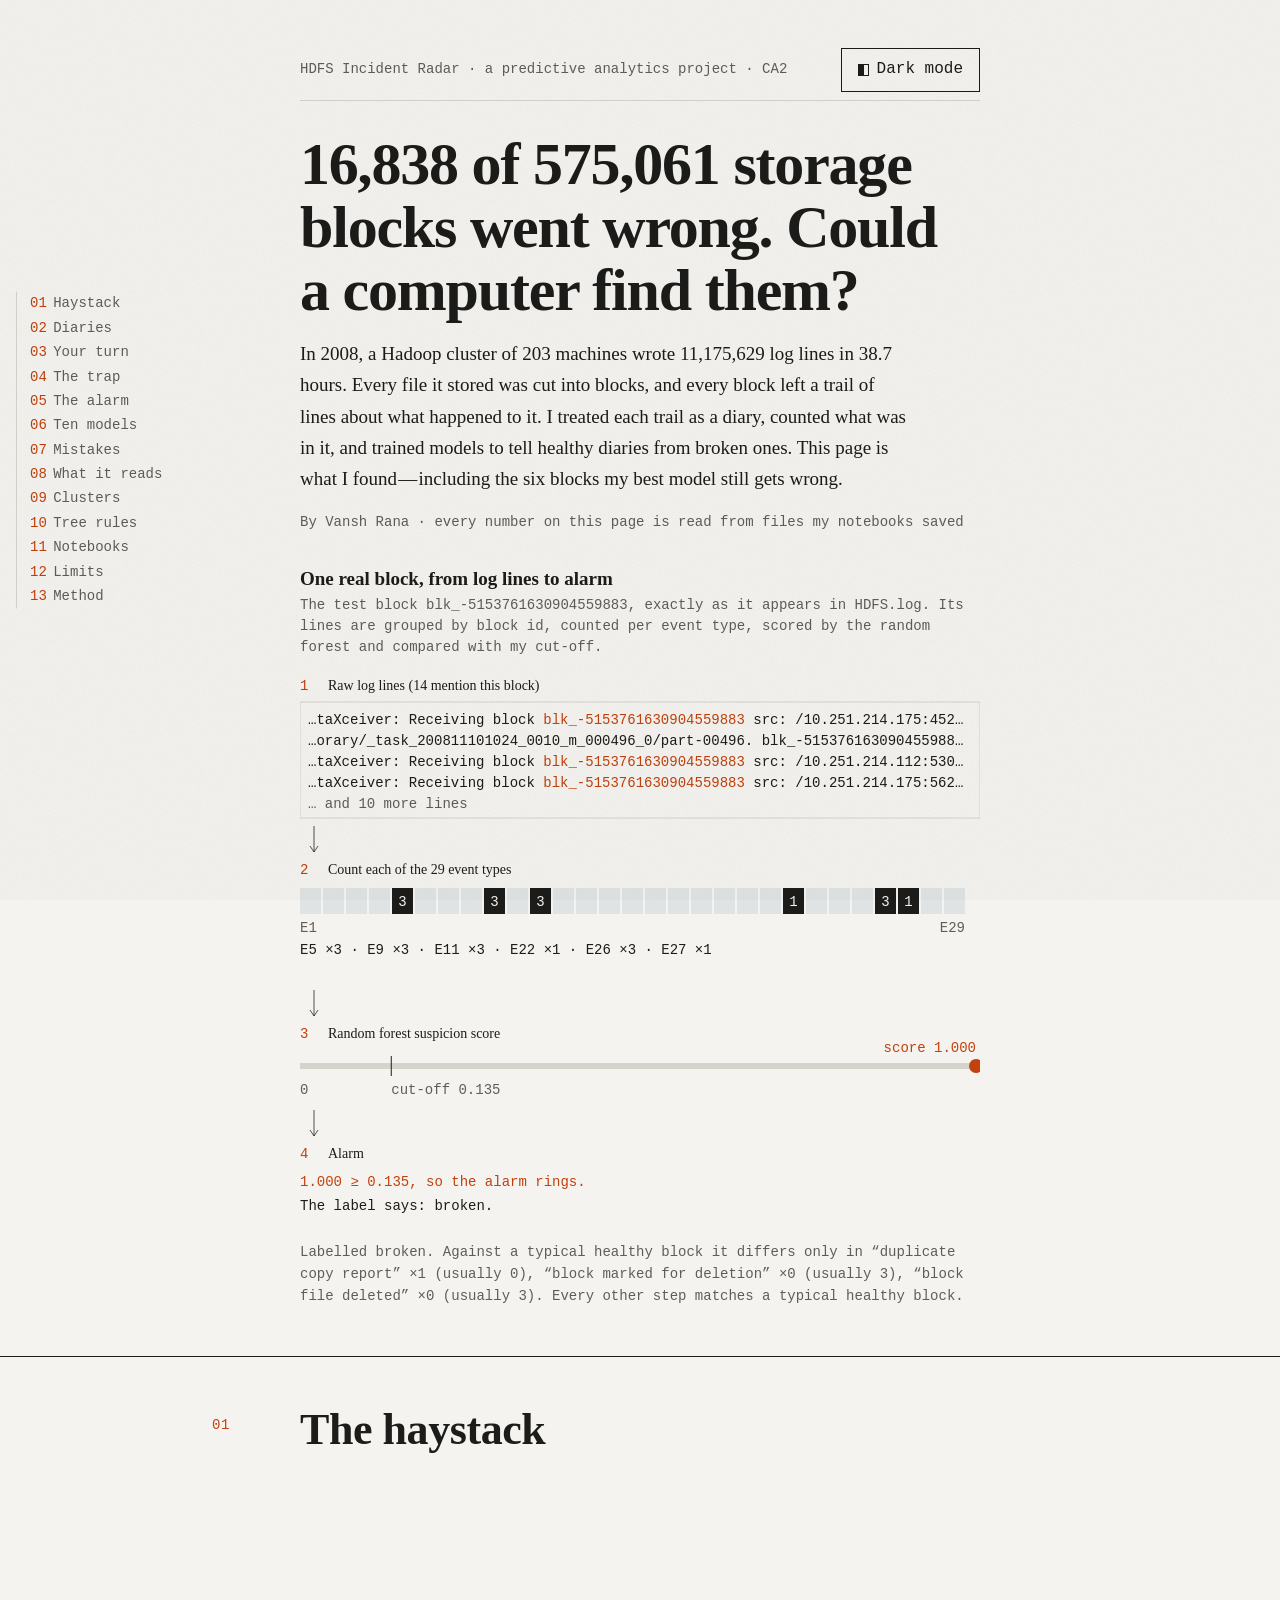
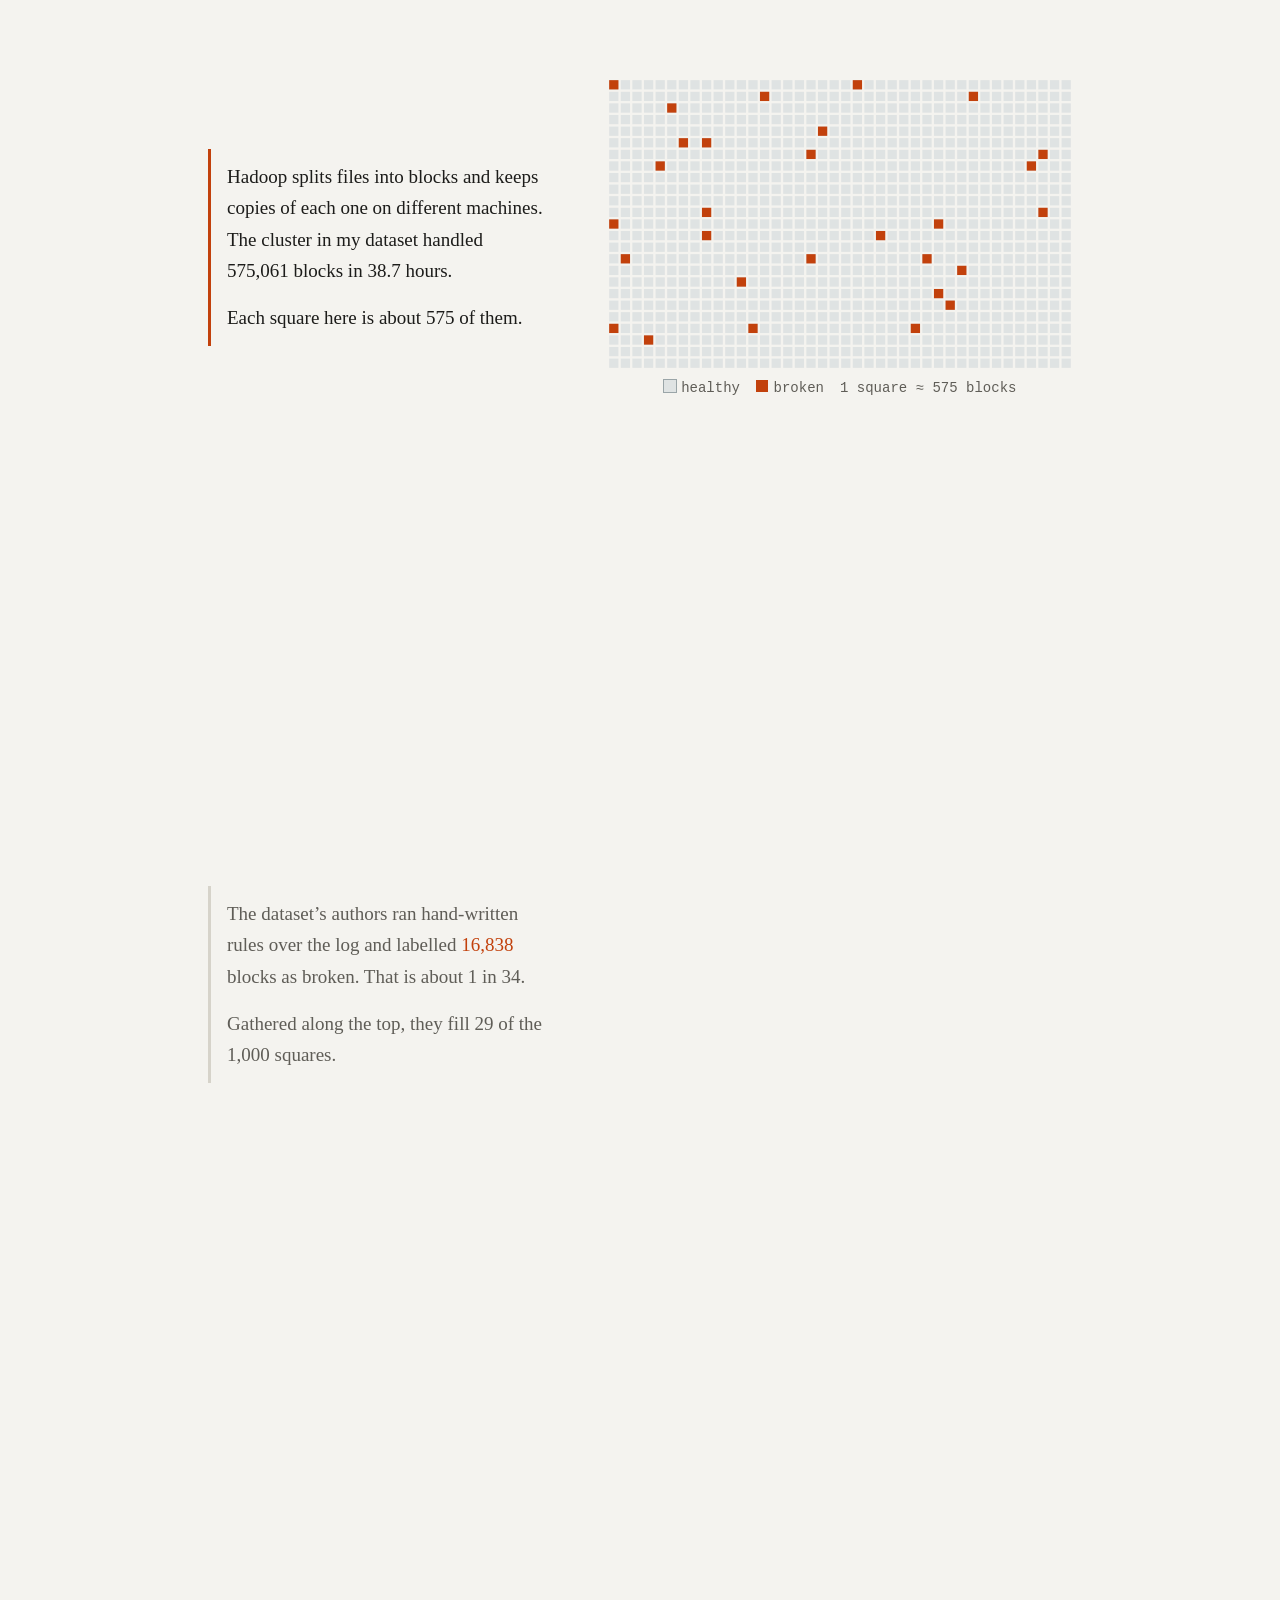
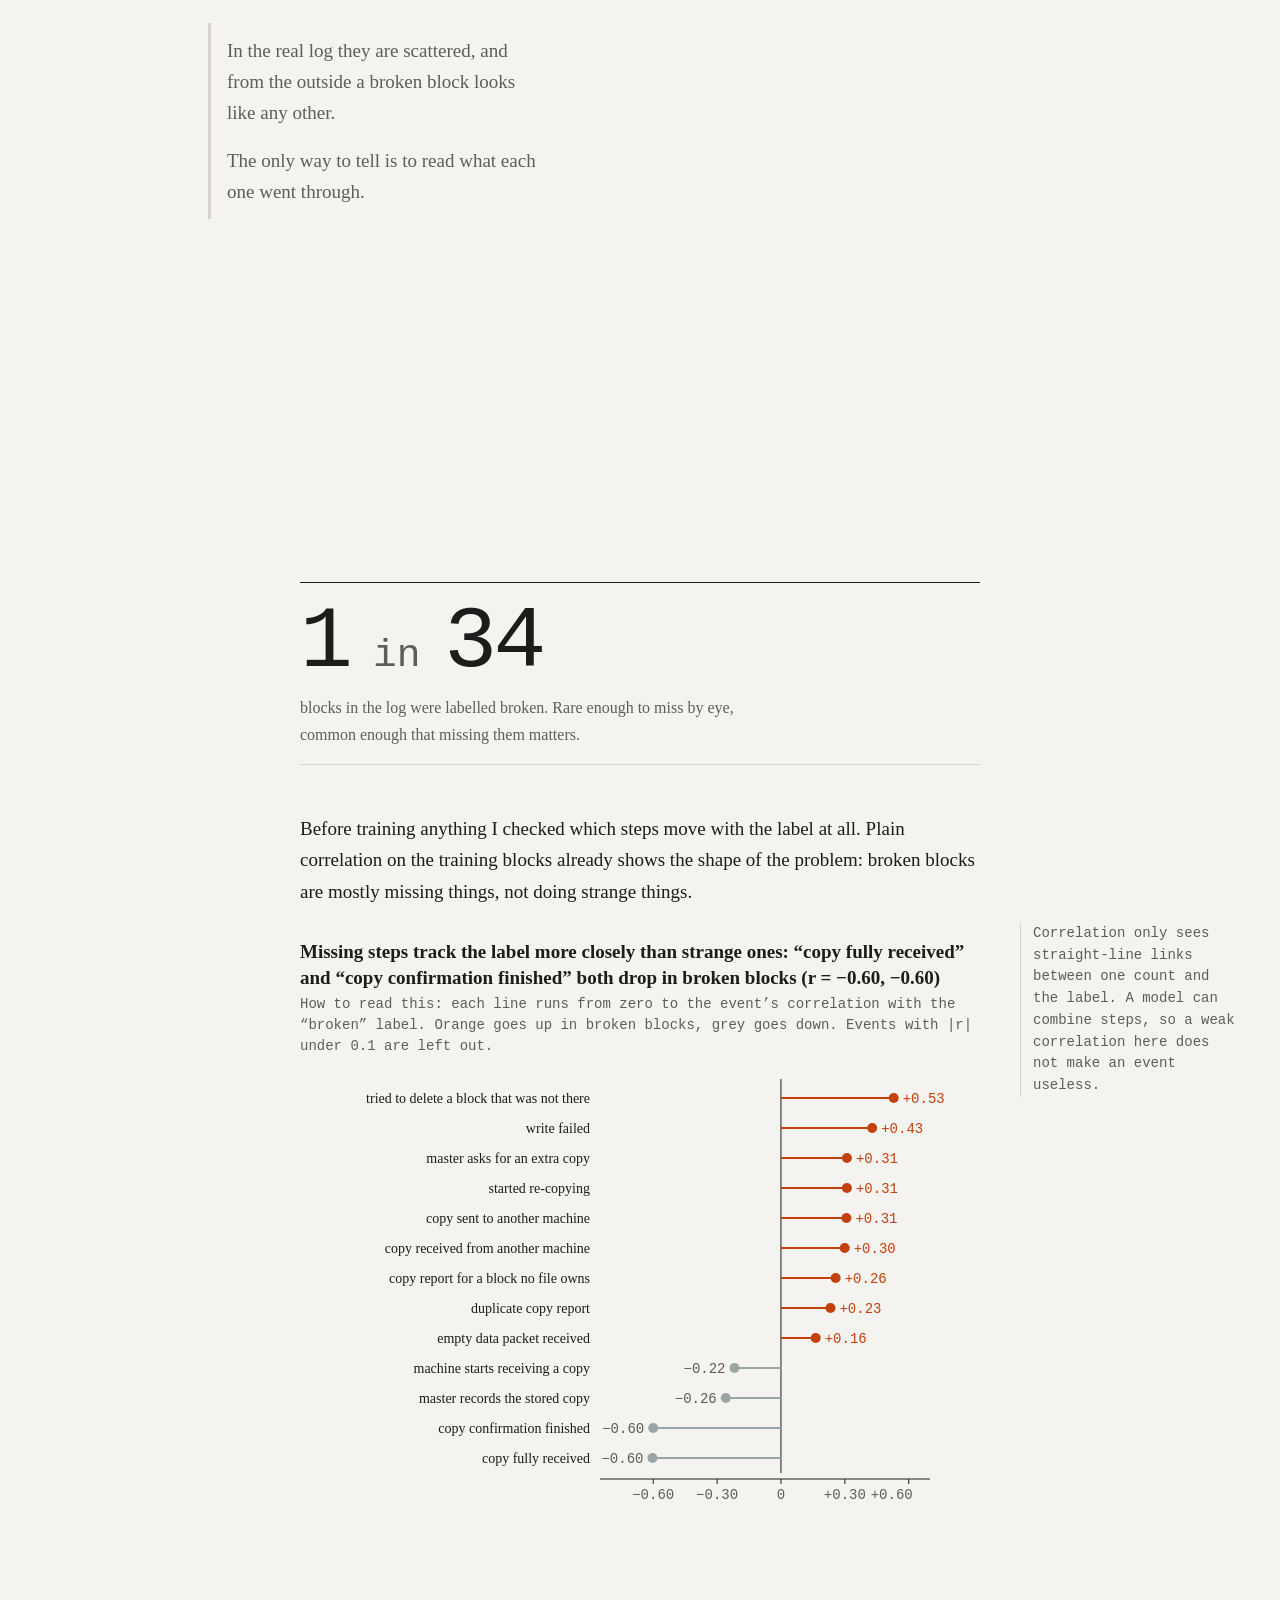
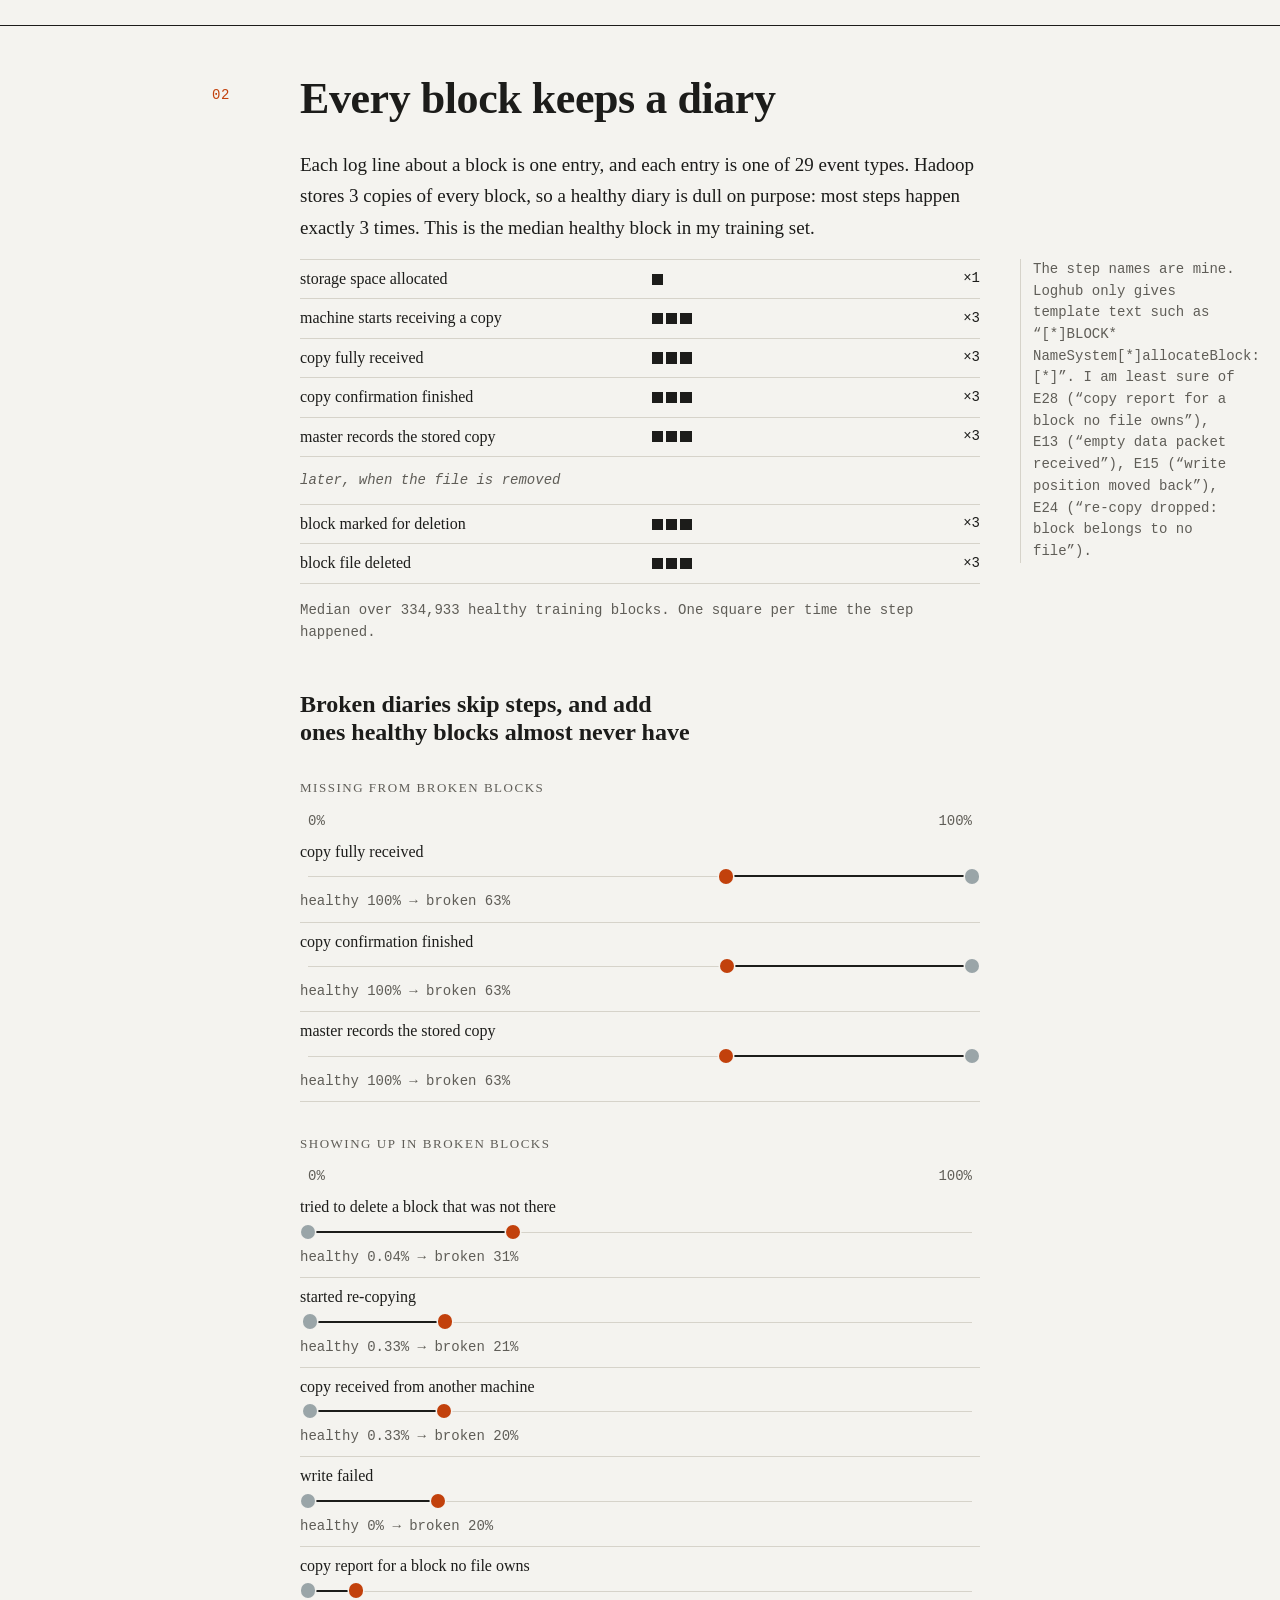
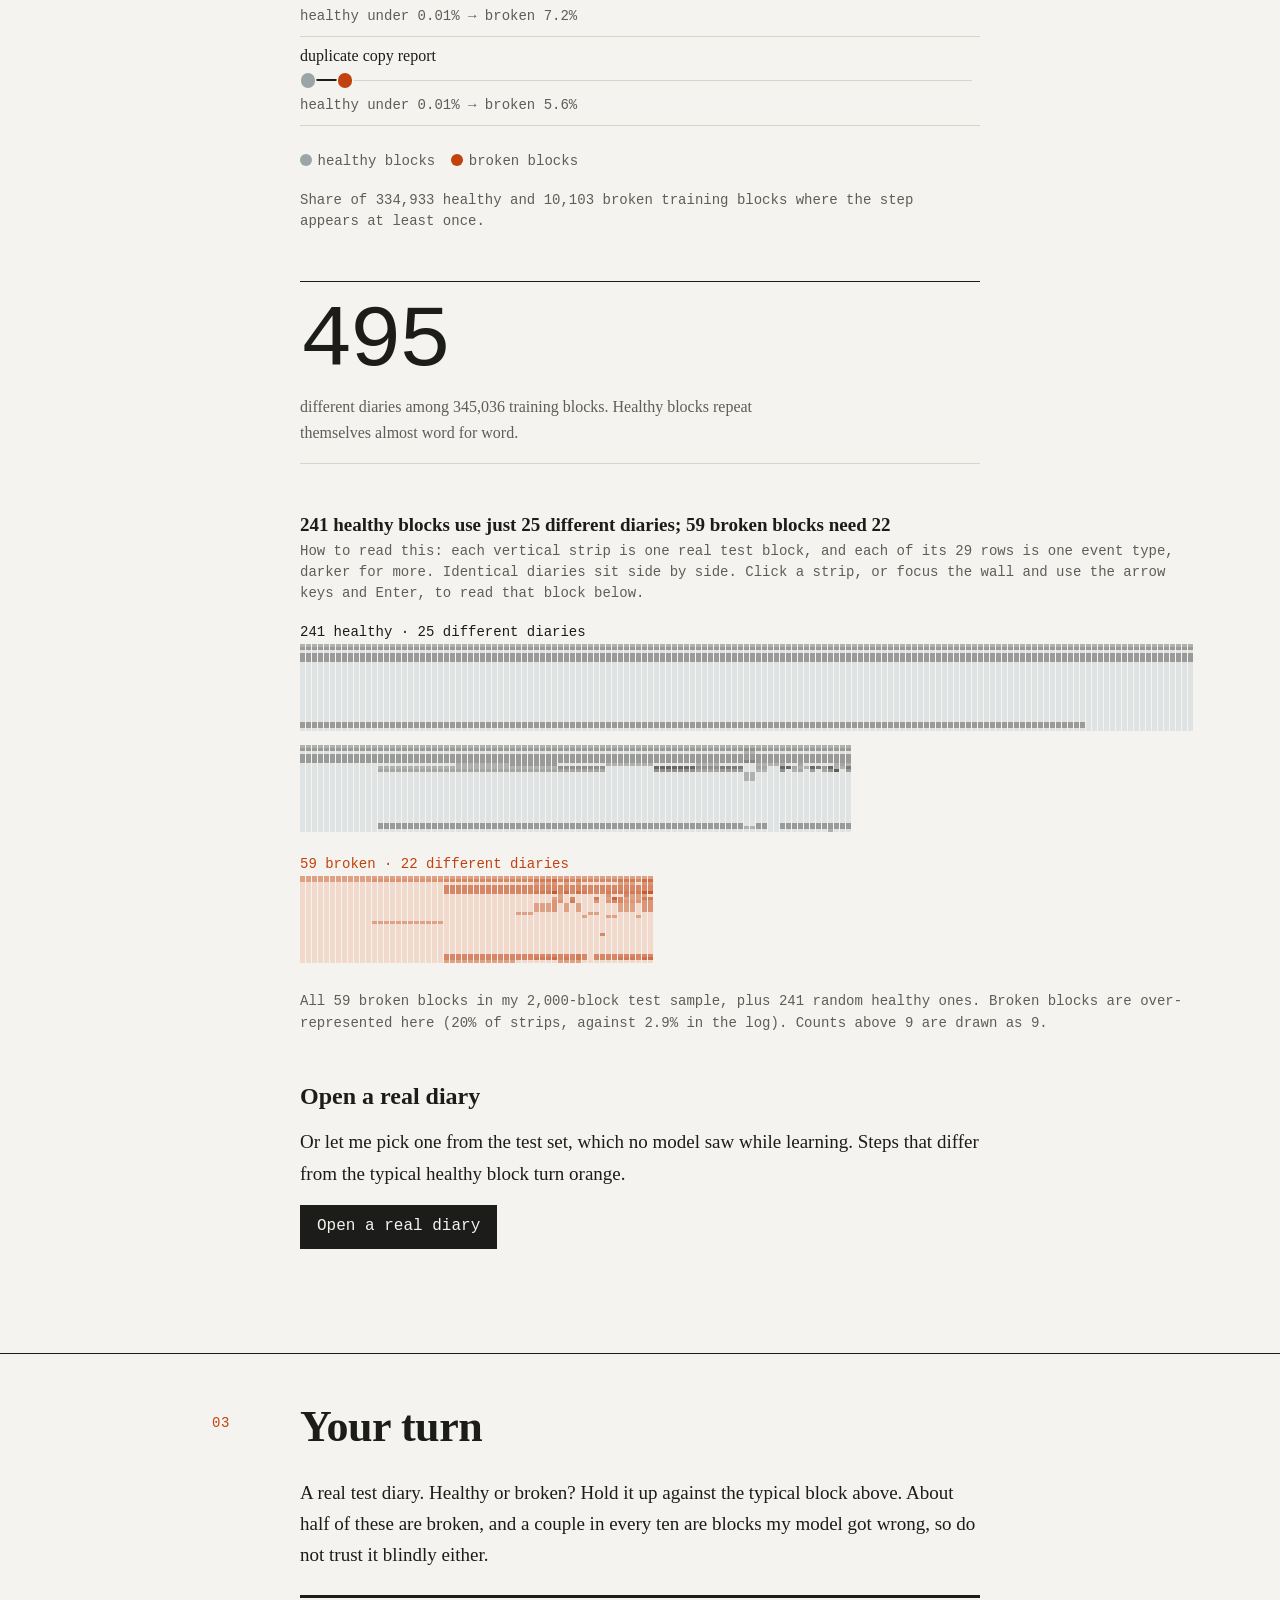
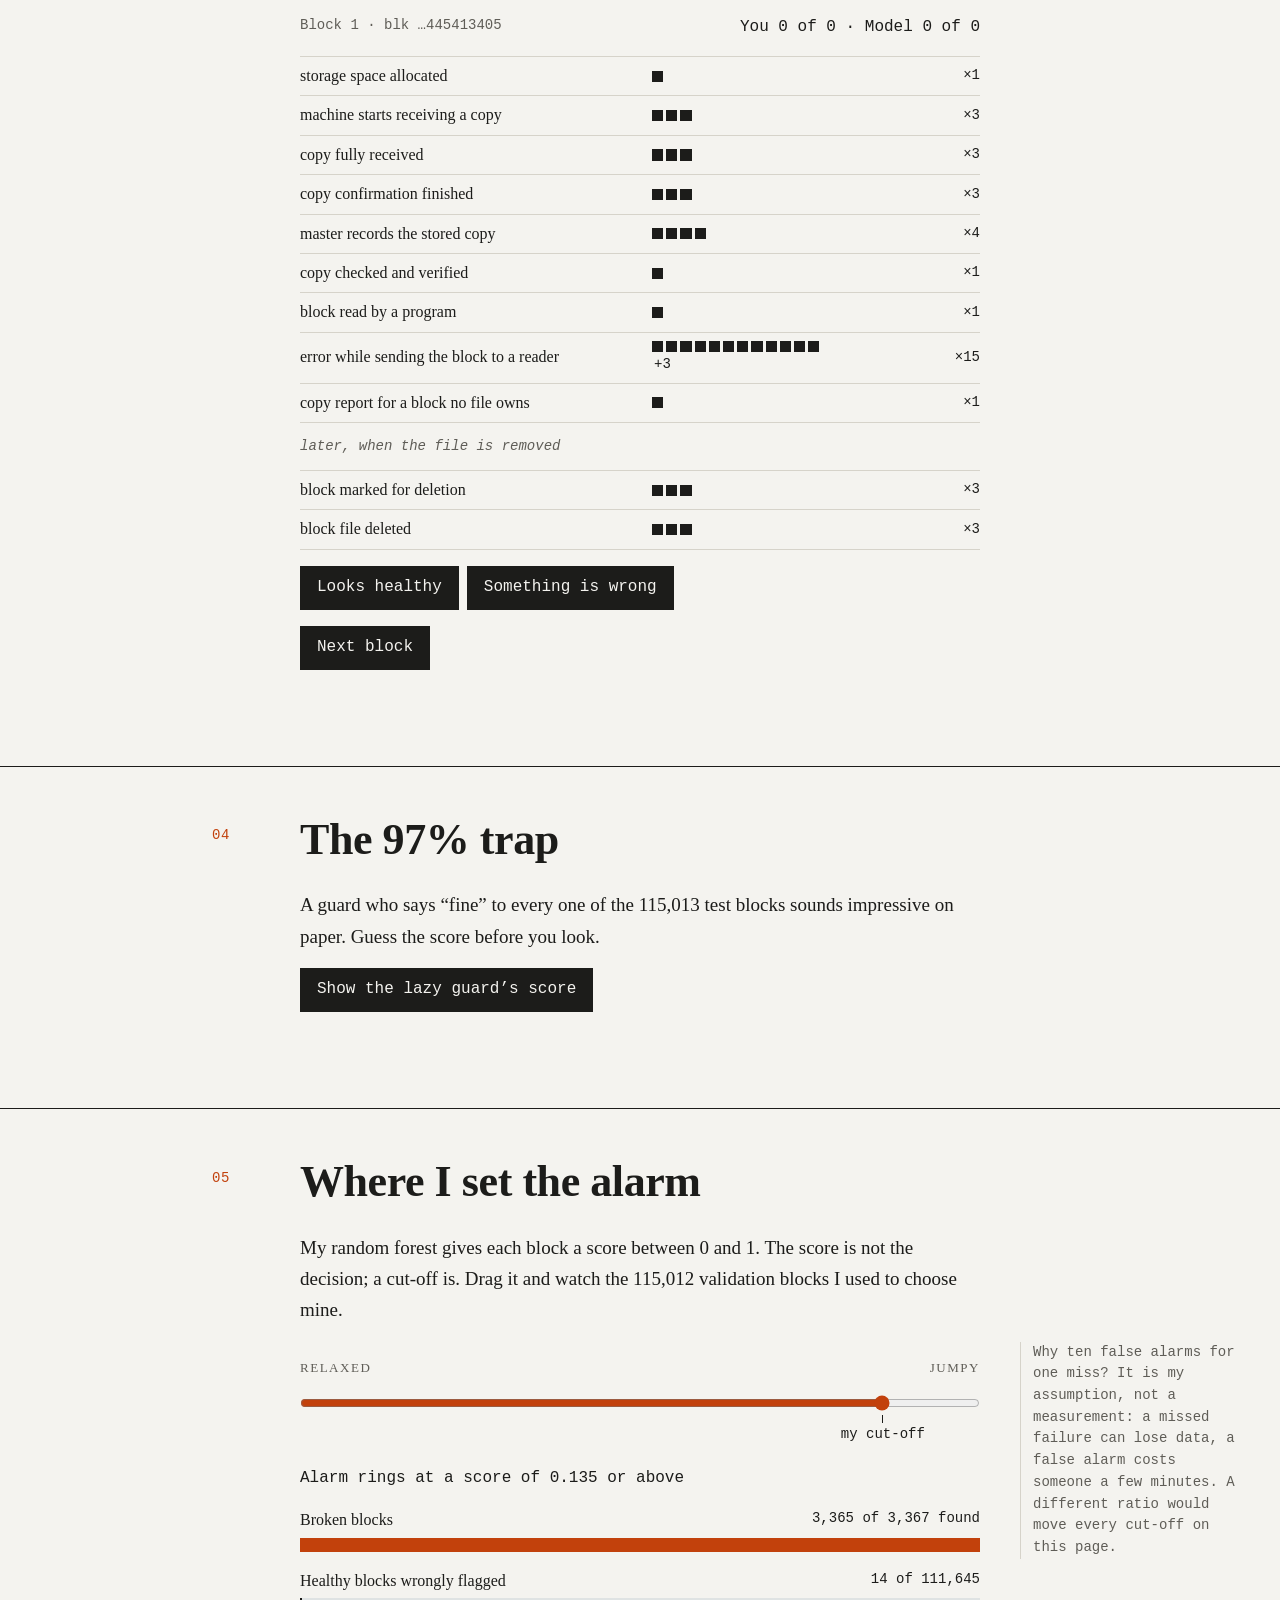
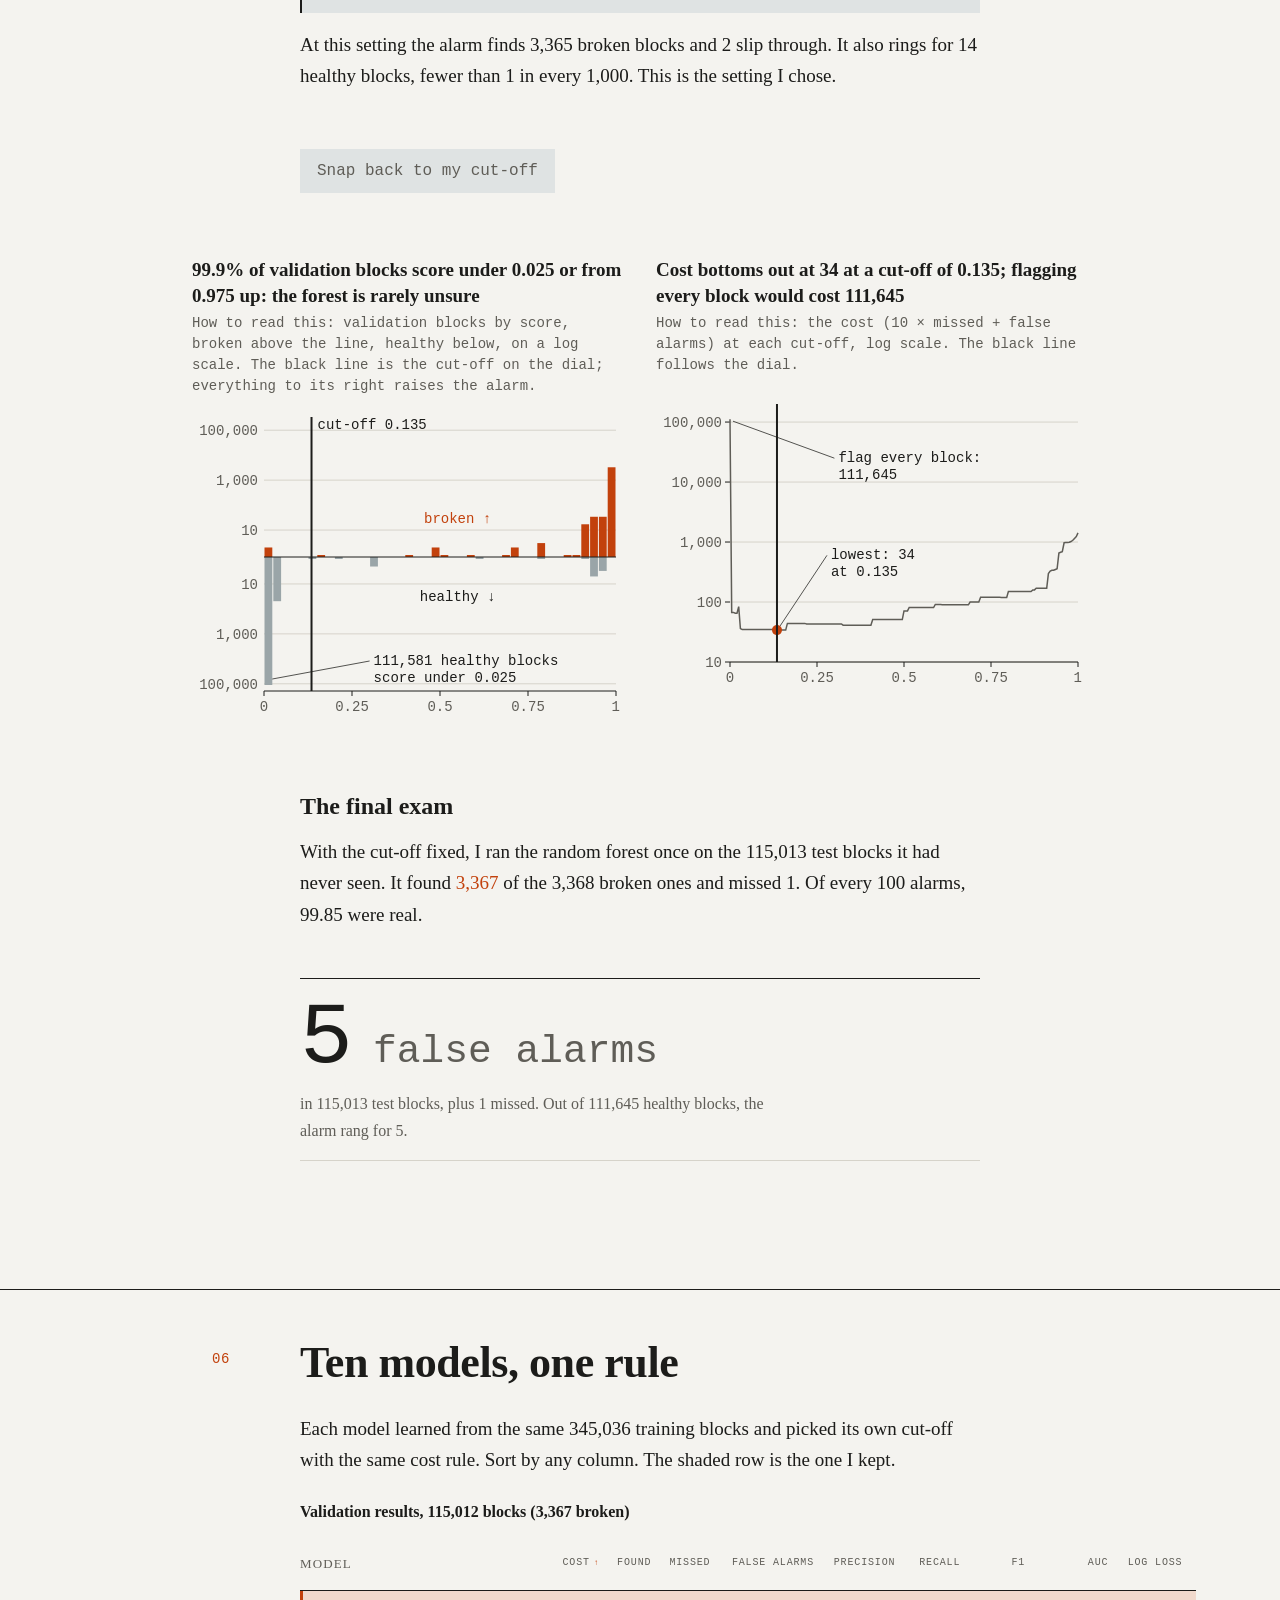
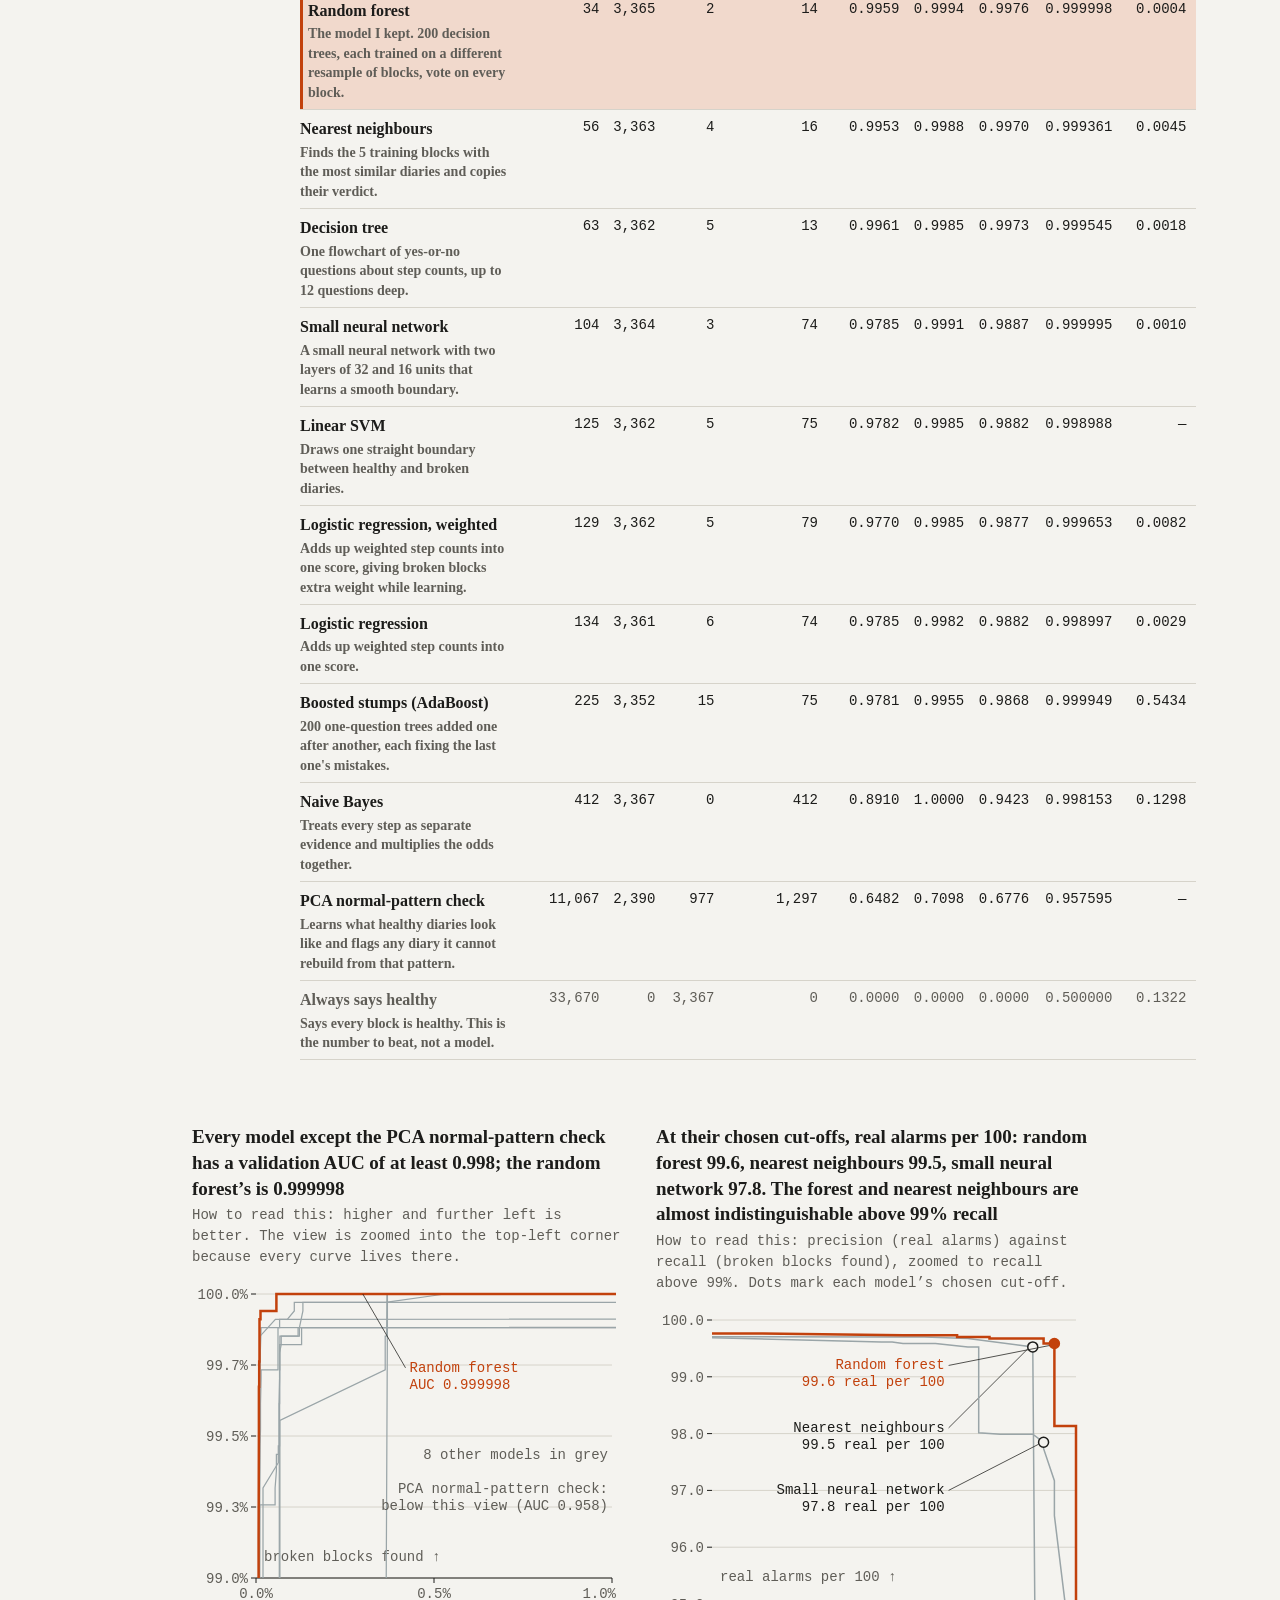
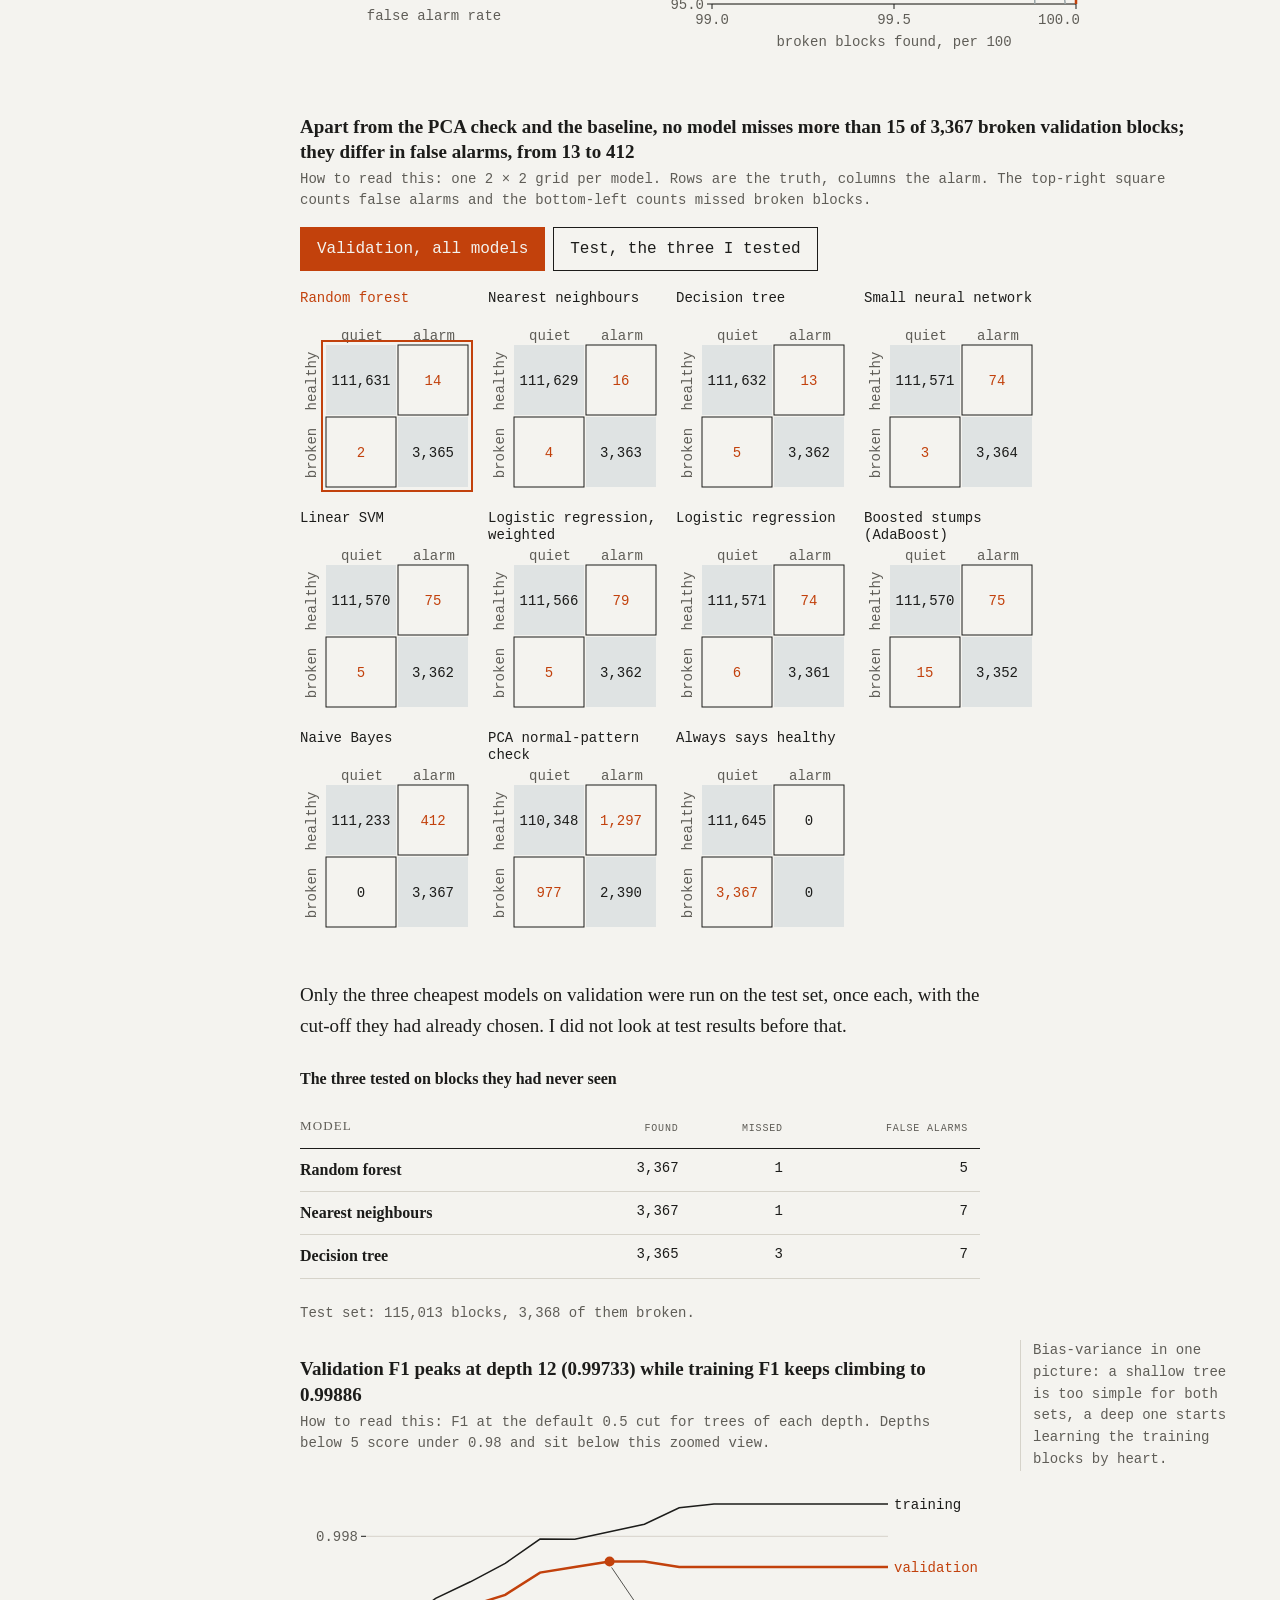
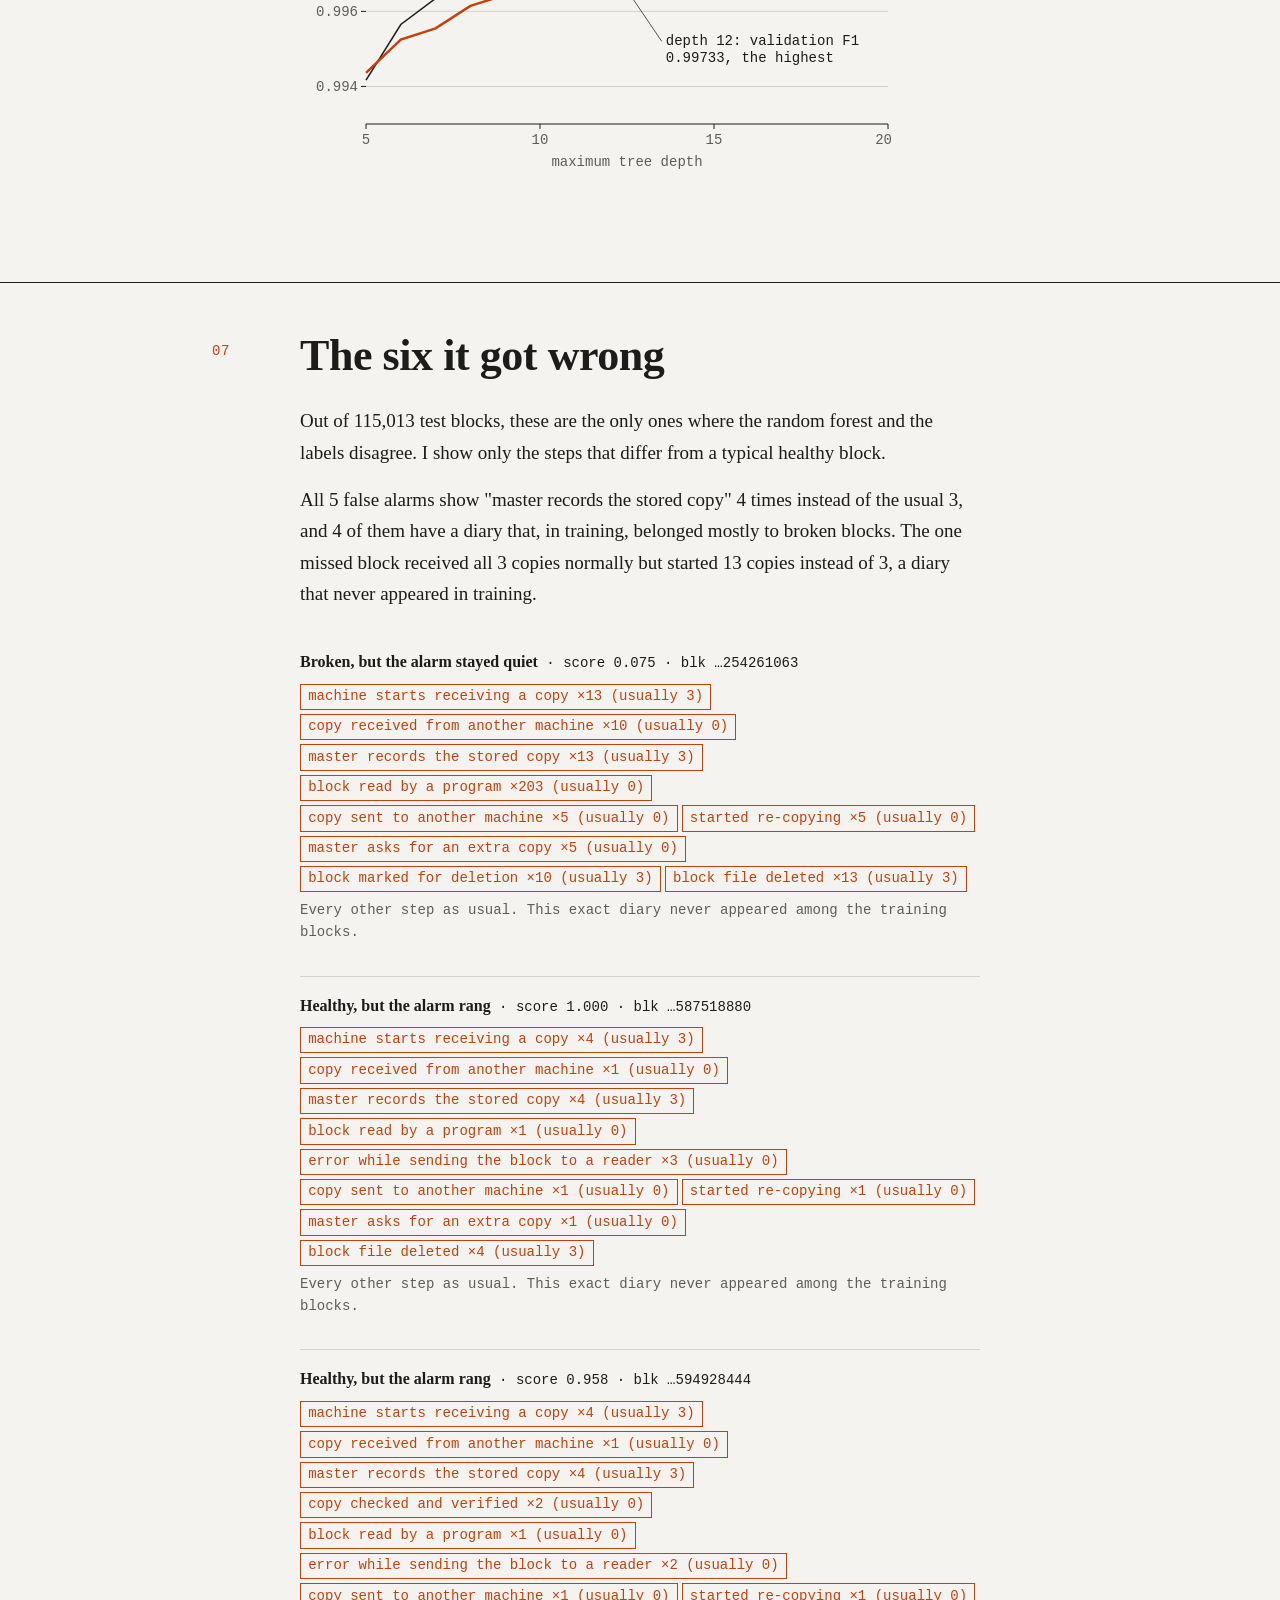
==== commit d79d9757: "chore: deploy site to Vercel and link the live URL - Add docs/vercel.json (clean URLs, 1-hour cache " ====
--- a/docs/preview.html
+++ b/docs/preview.html
@@ -18,7 +18,8 @@
   <meta property="og:title" content="HDFS Incident Radar: finding broken blocks in a storage log">
   <meta property="og:description" content="How I taught a model to read the log diaries of Hadoop storage blocks, and the six blocks it still gets wrong.">
   <meta property="og:type" content="website">
-  <meta property="og:image" content="assets/social_preview.png">
+  <meta property="og:url" content="https://hdfs-incident-radar.vercel.app/">
+  <meta property="og:image" content="https://hdfs-incident-radar.vercel.app/assets/social_preview.png">
   <meta property="og:image:width" content="1200">
   <meta property="og:image:height" content="630">
   <meta name="twitter:card" content="summary_large_image">
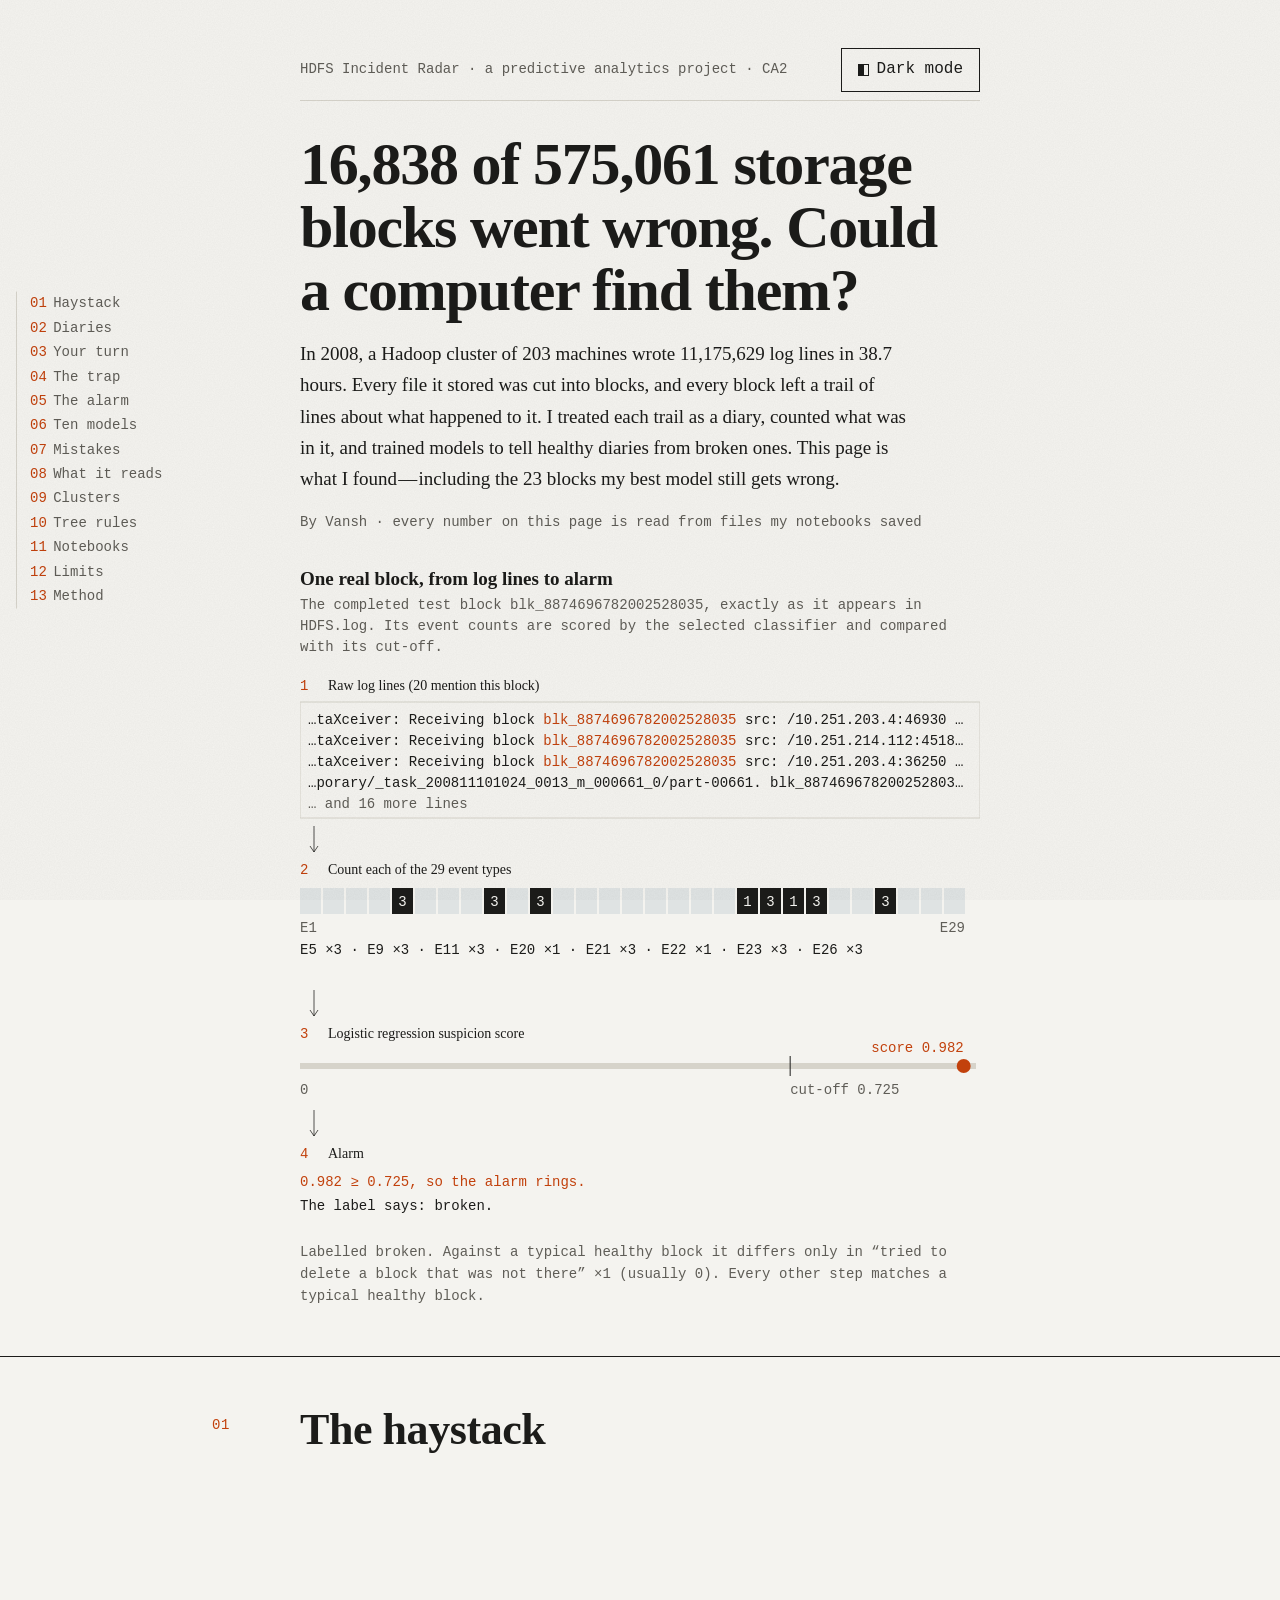
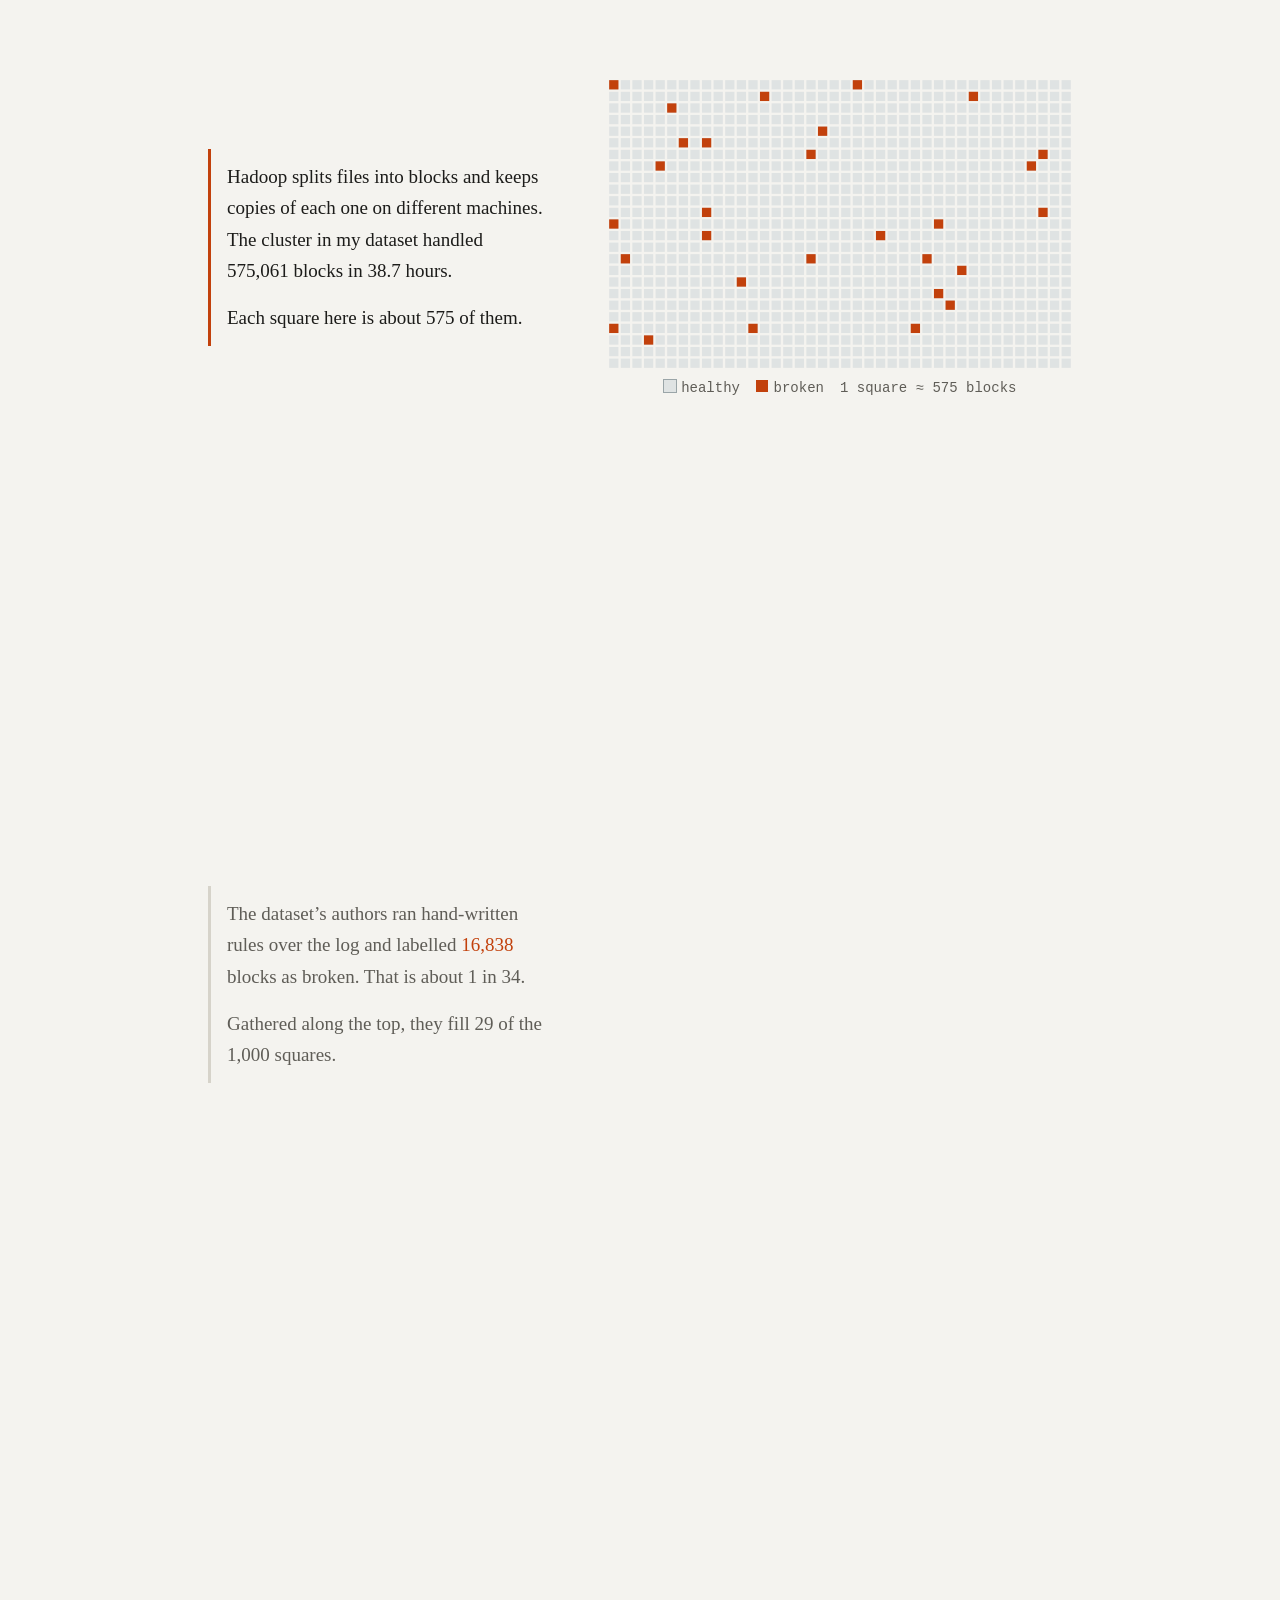
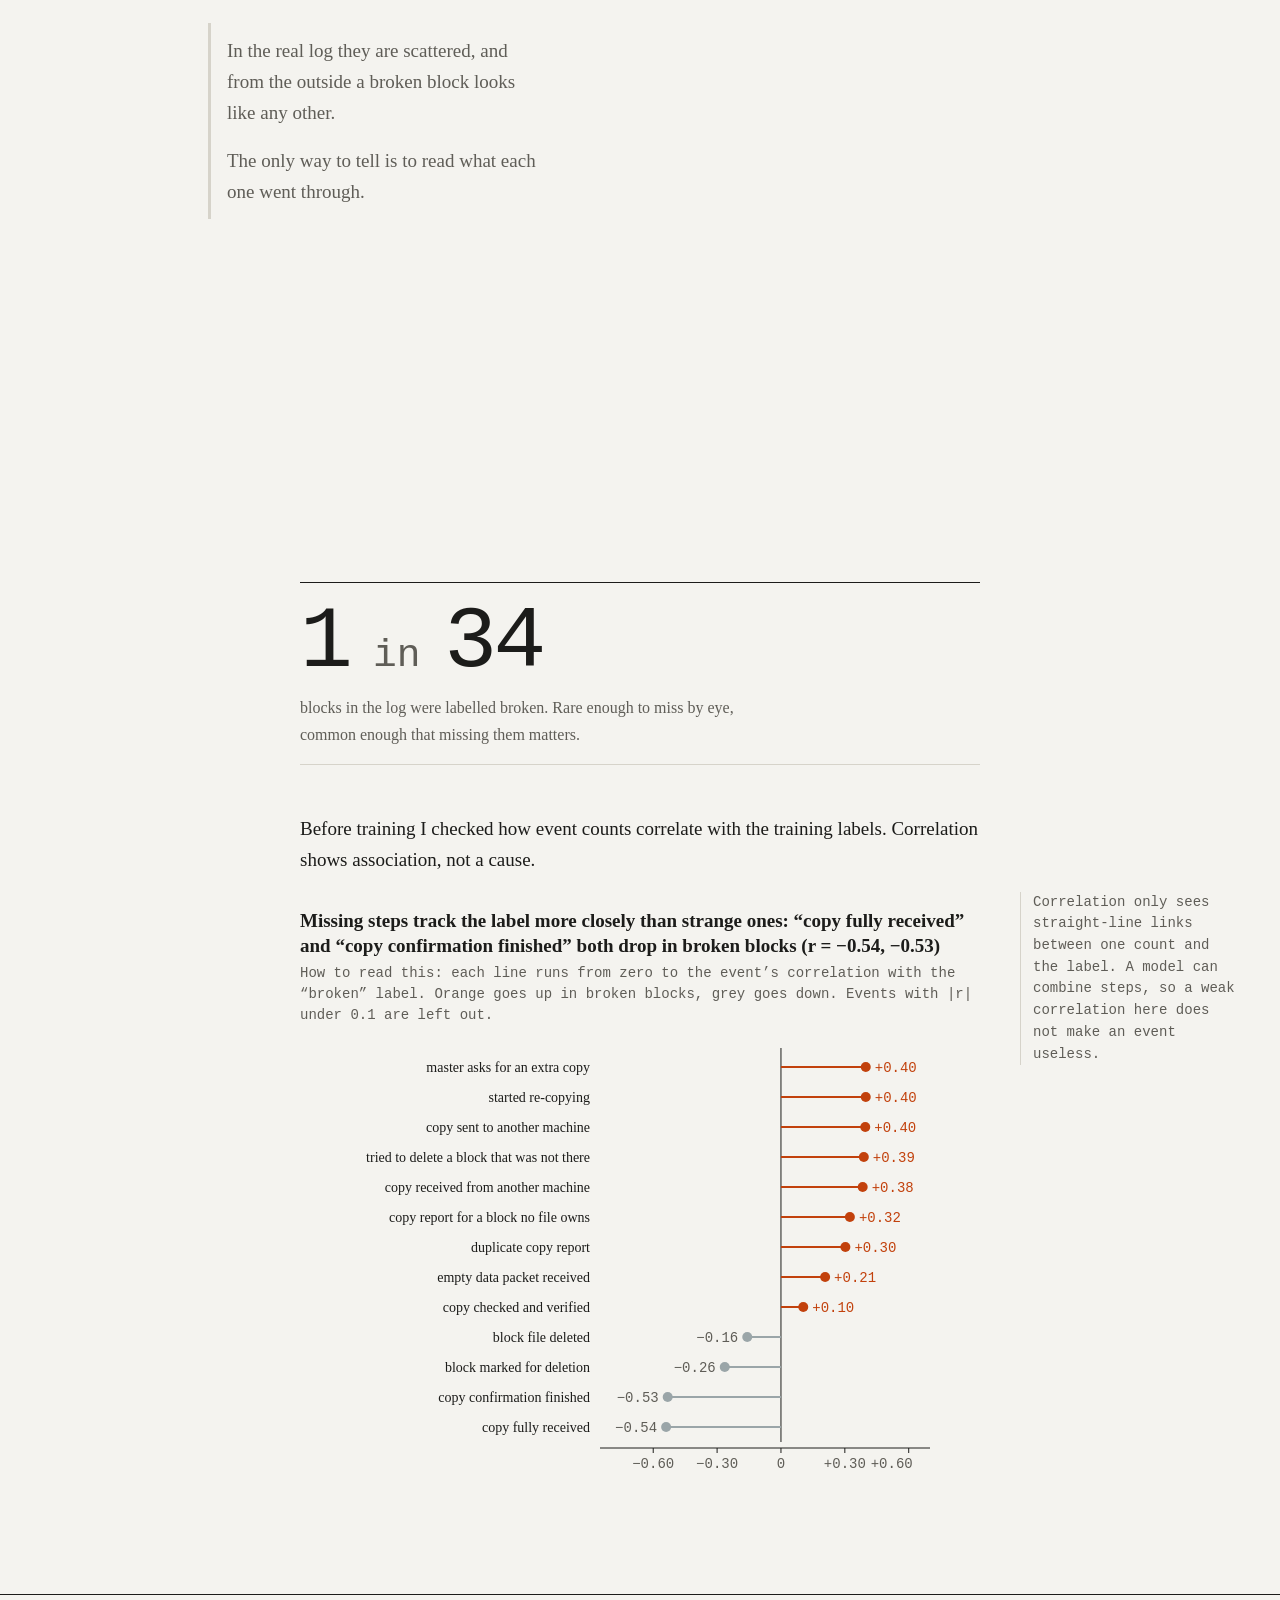
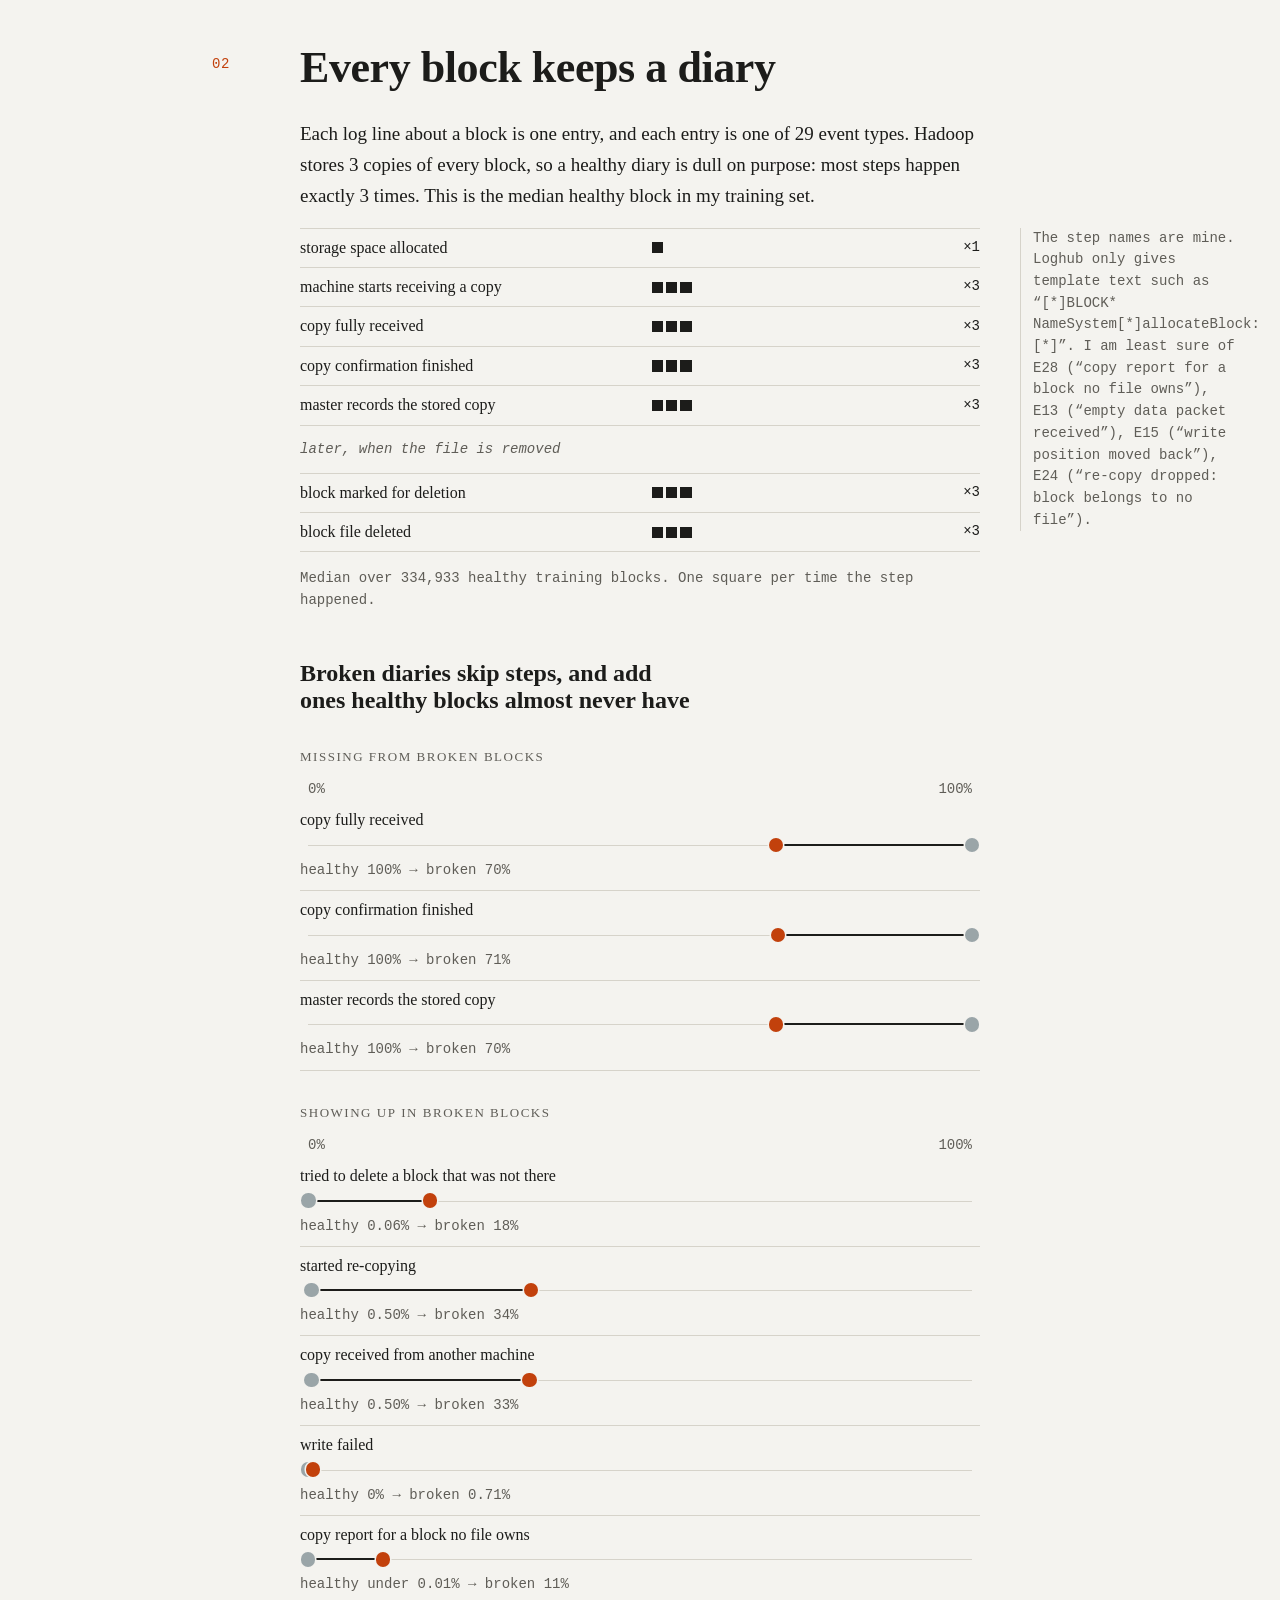
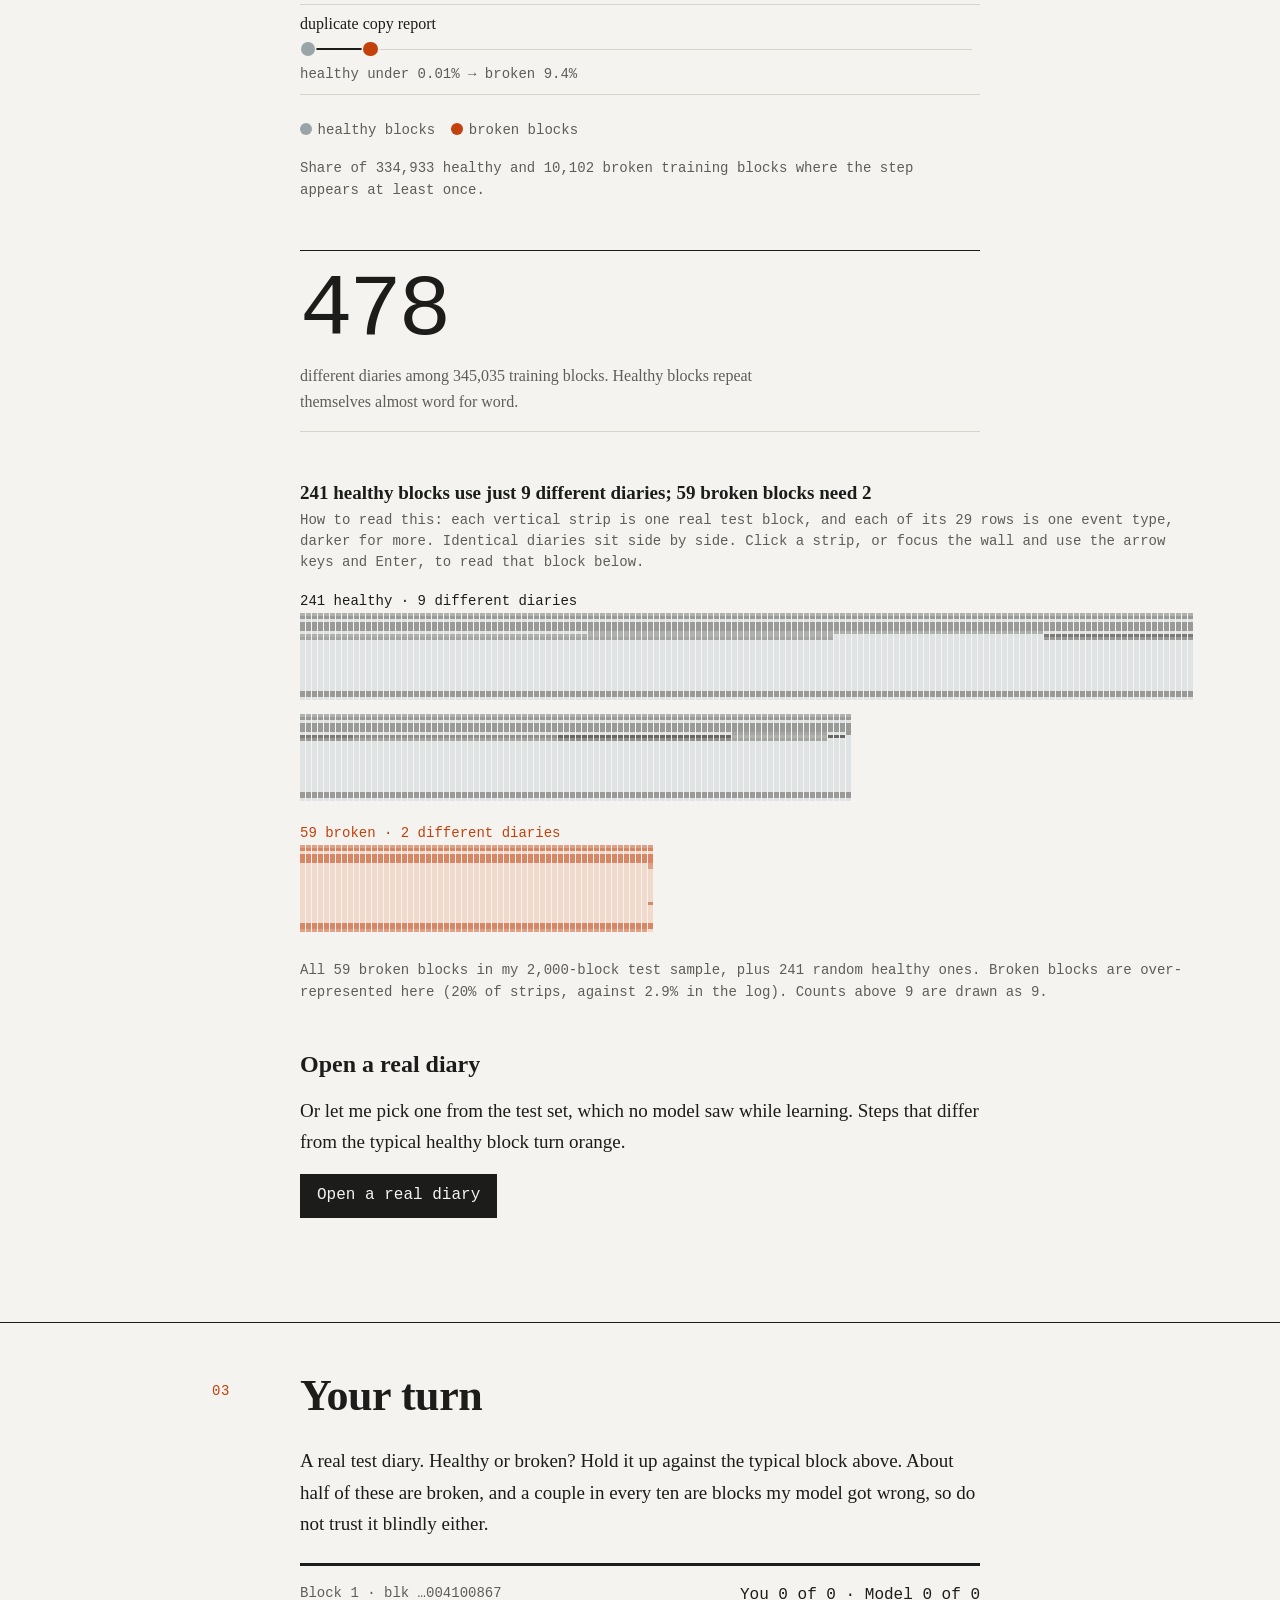
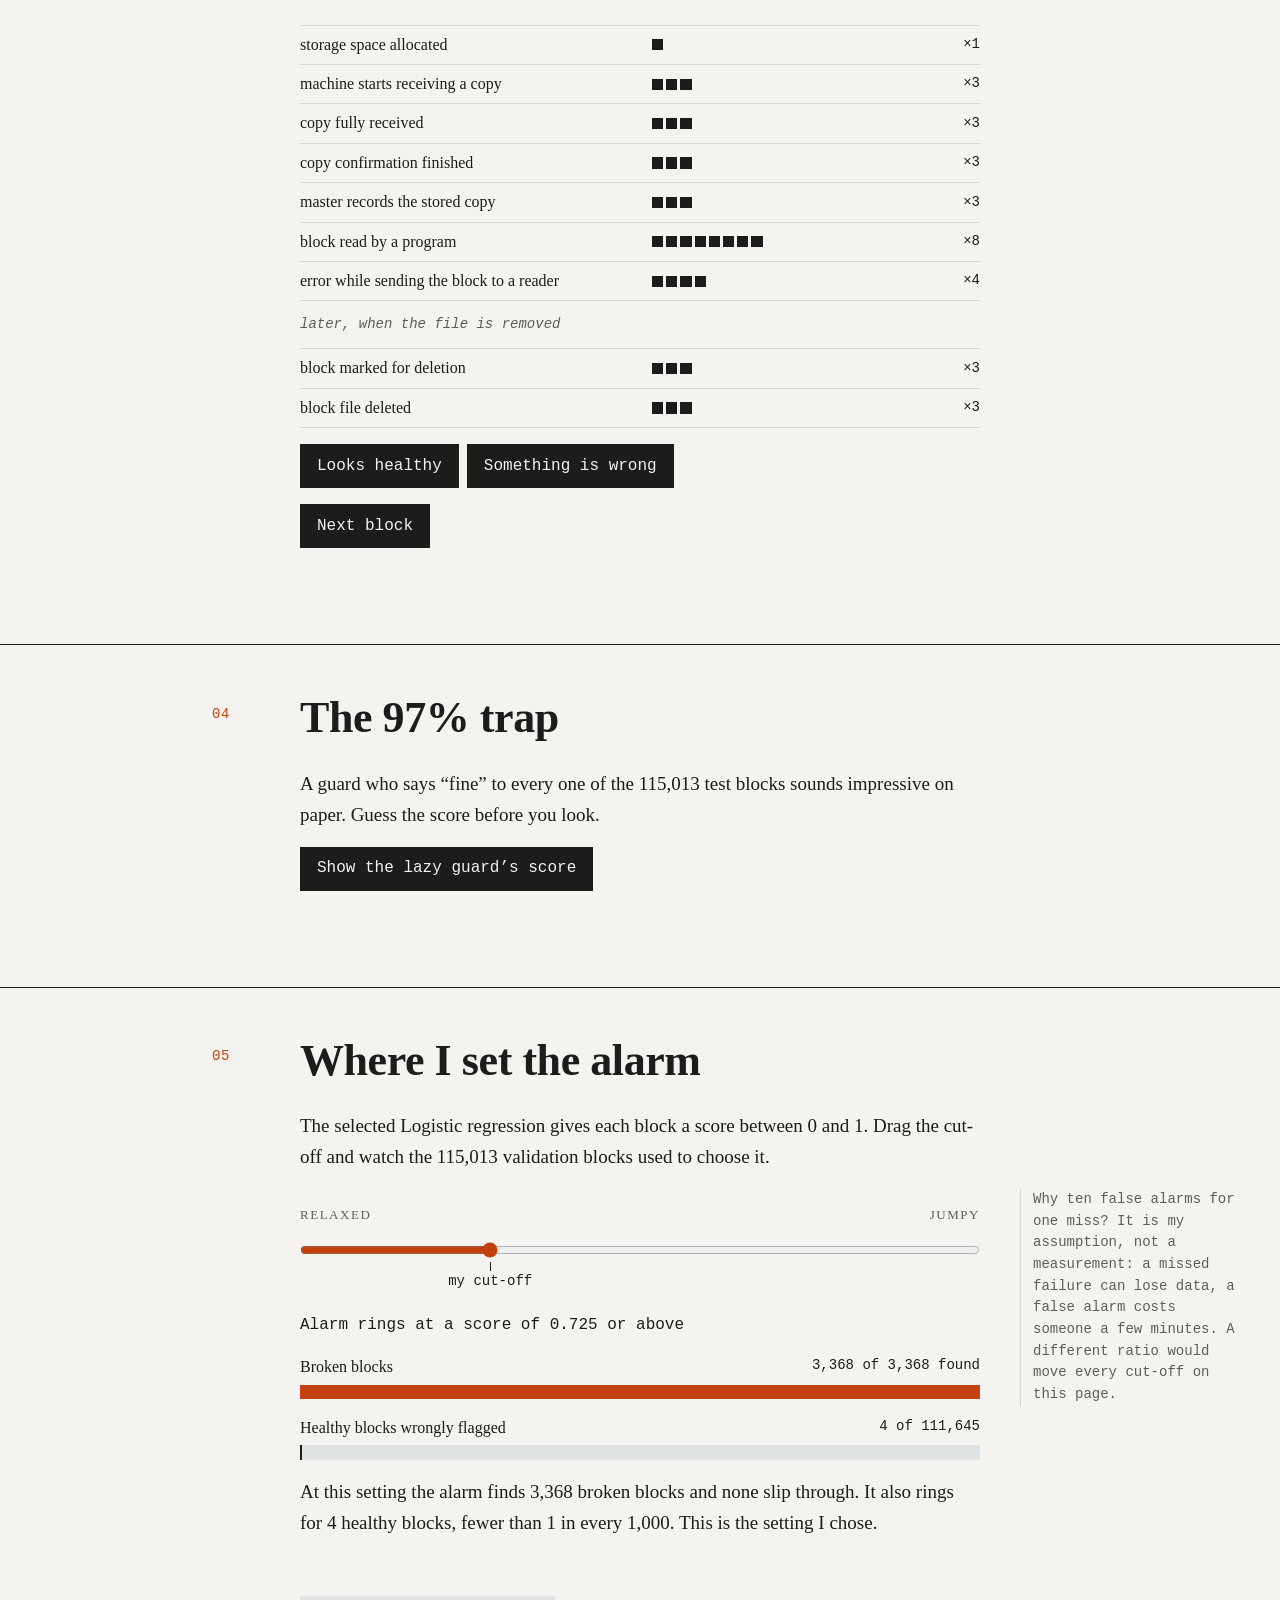
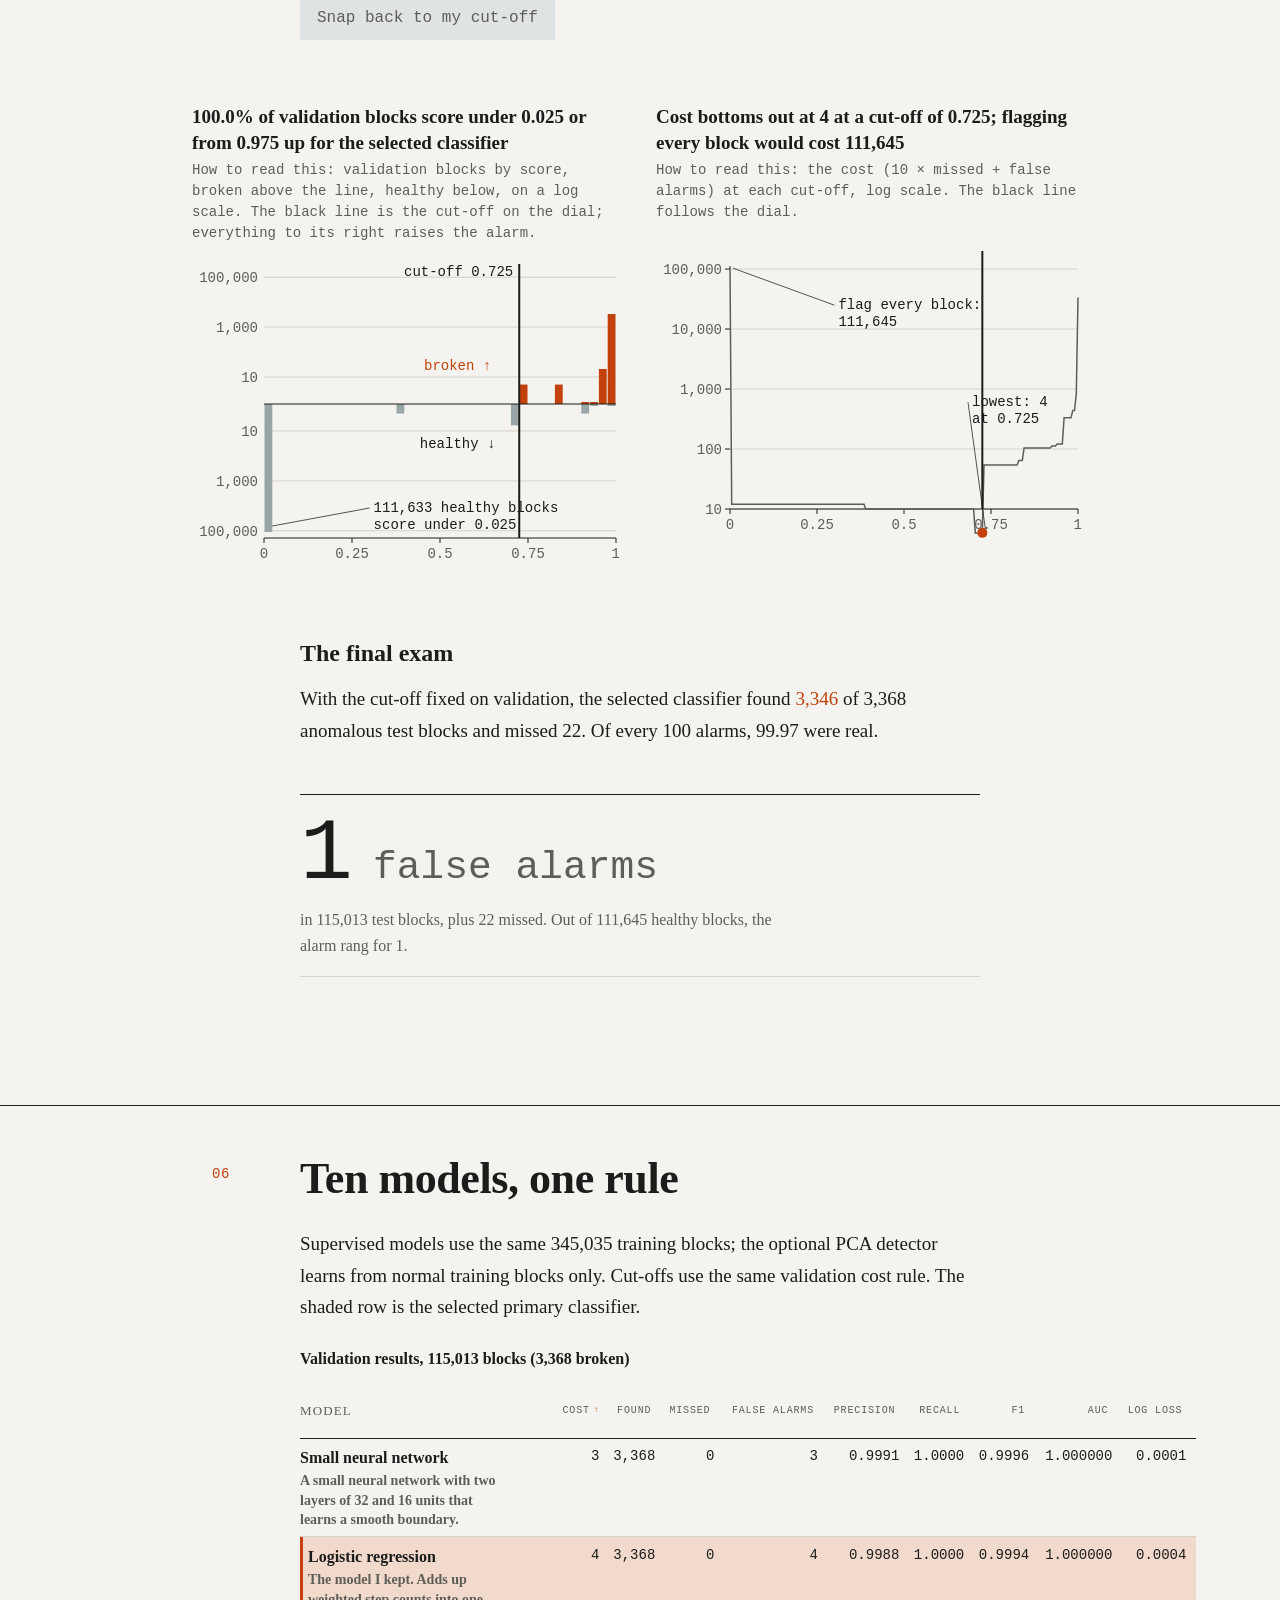
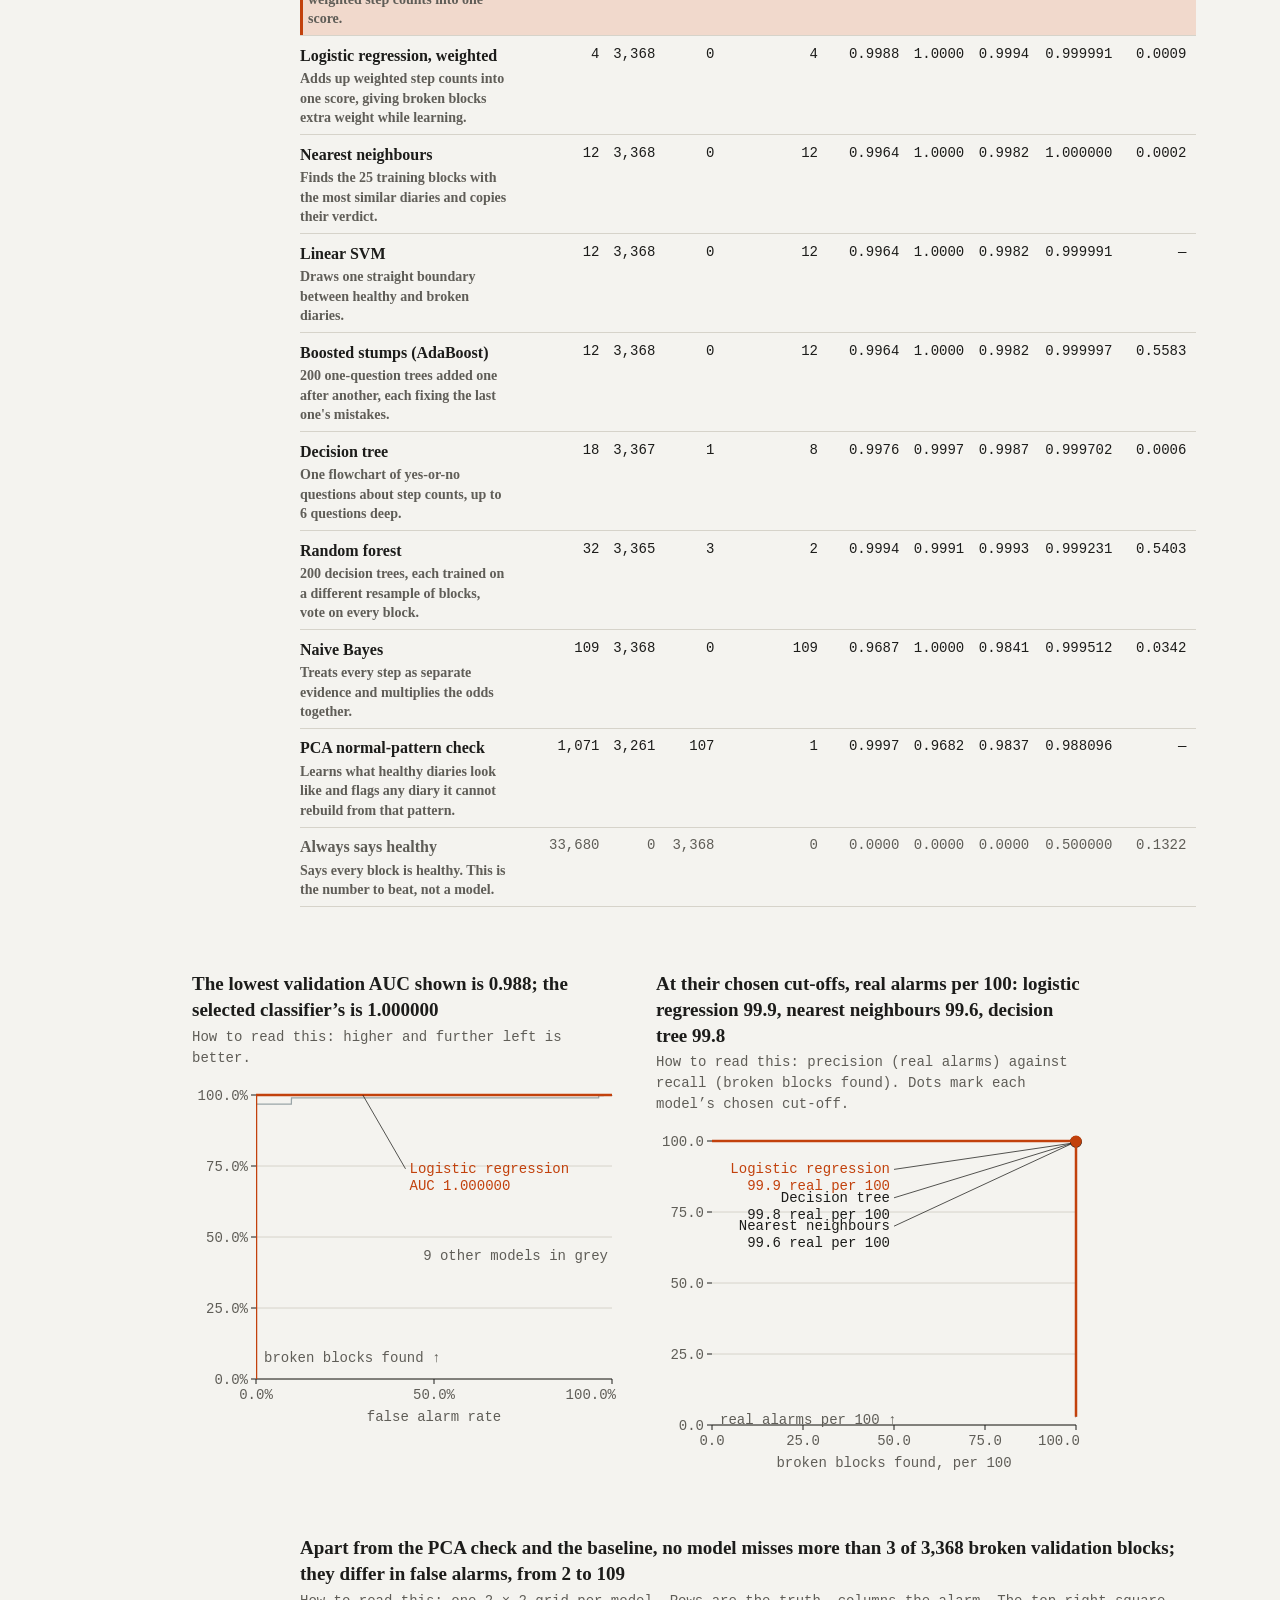
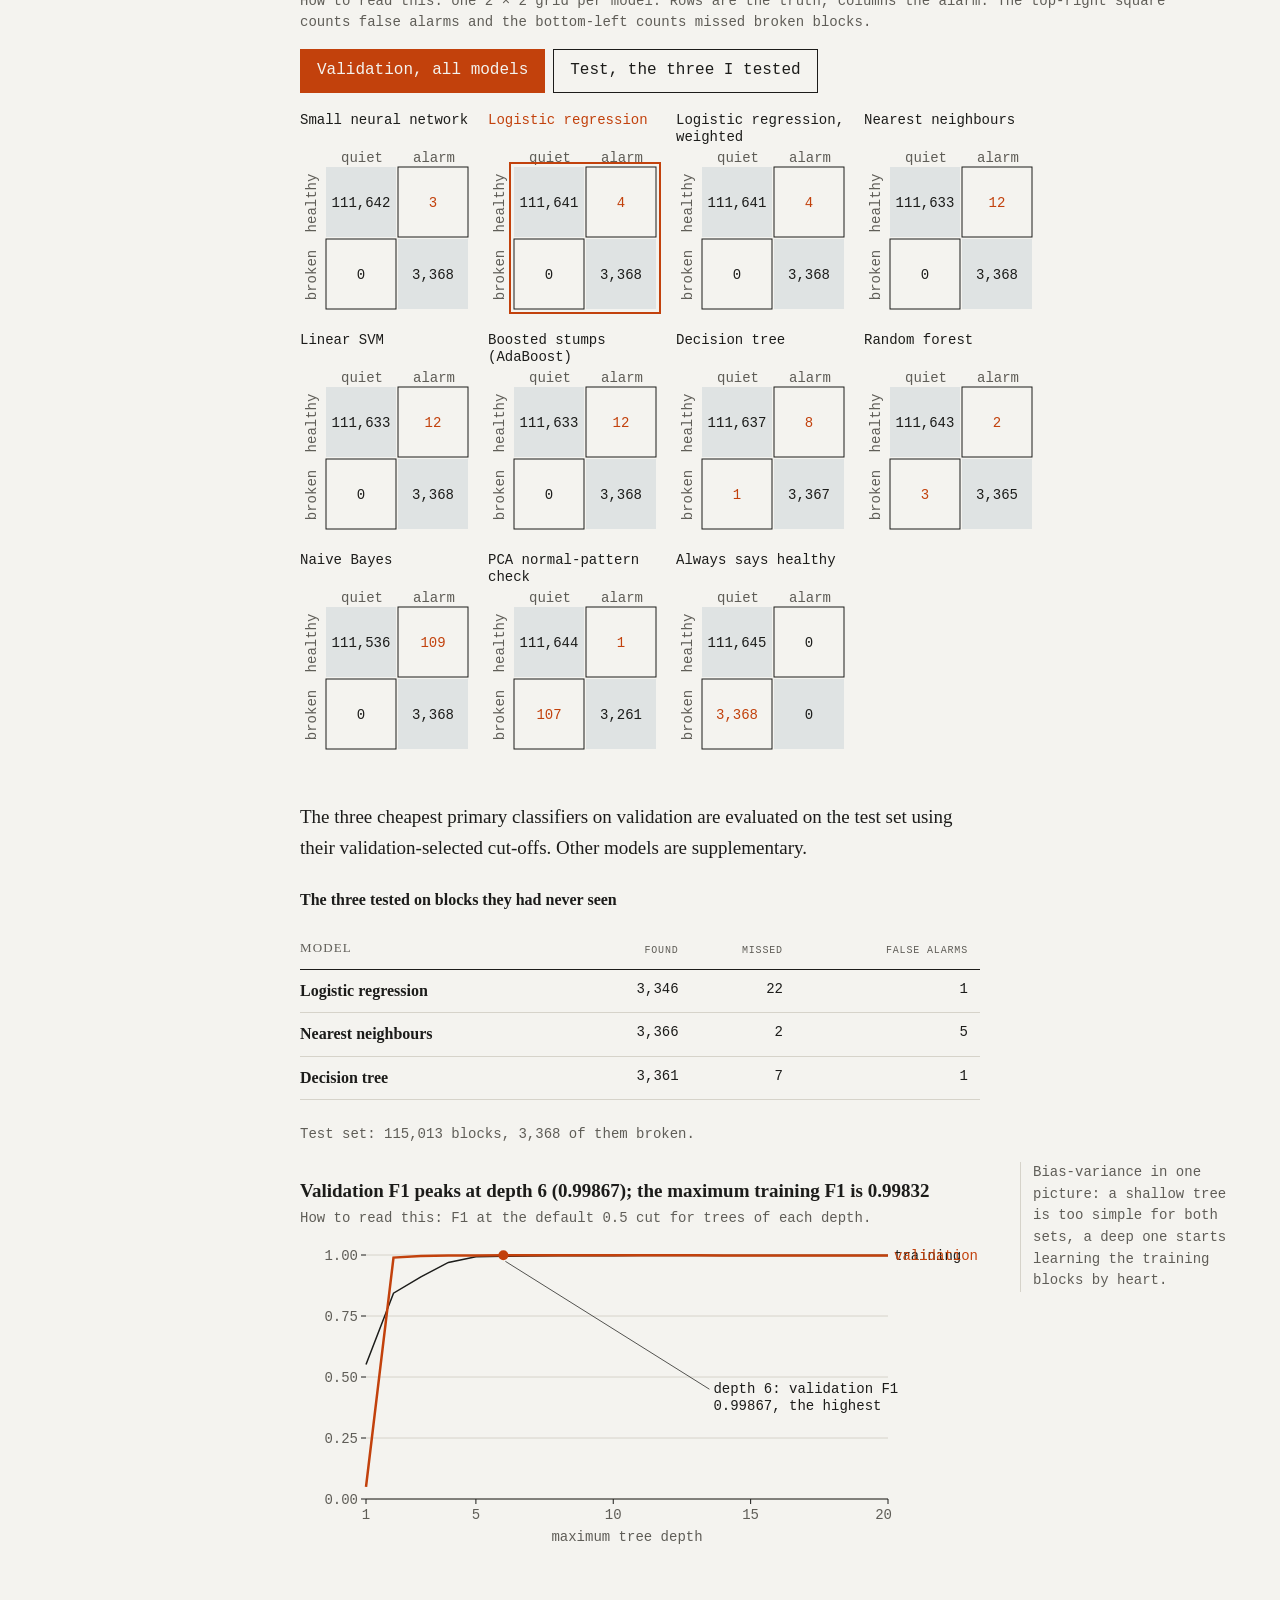
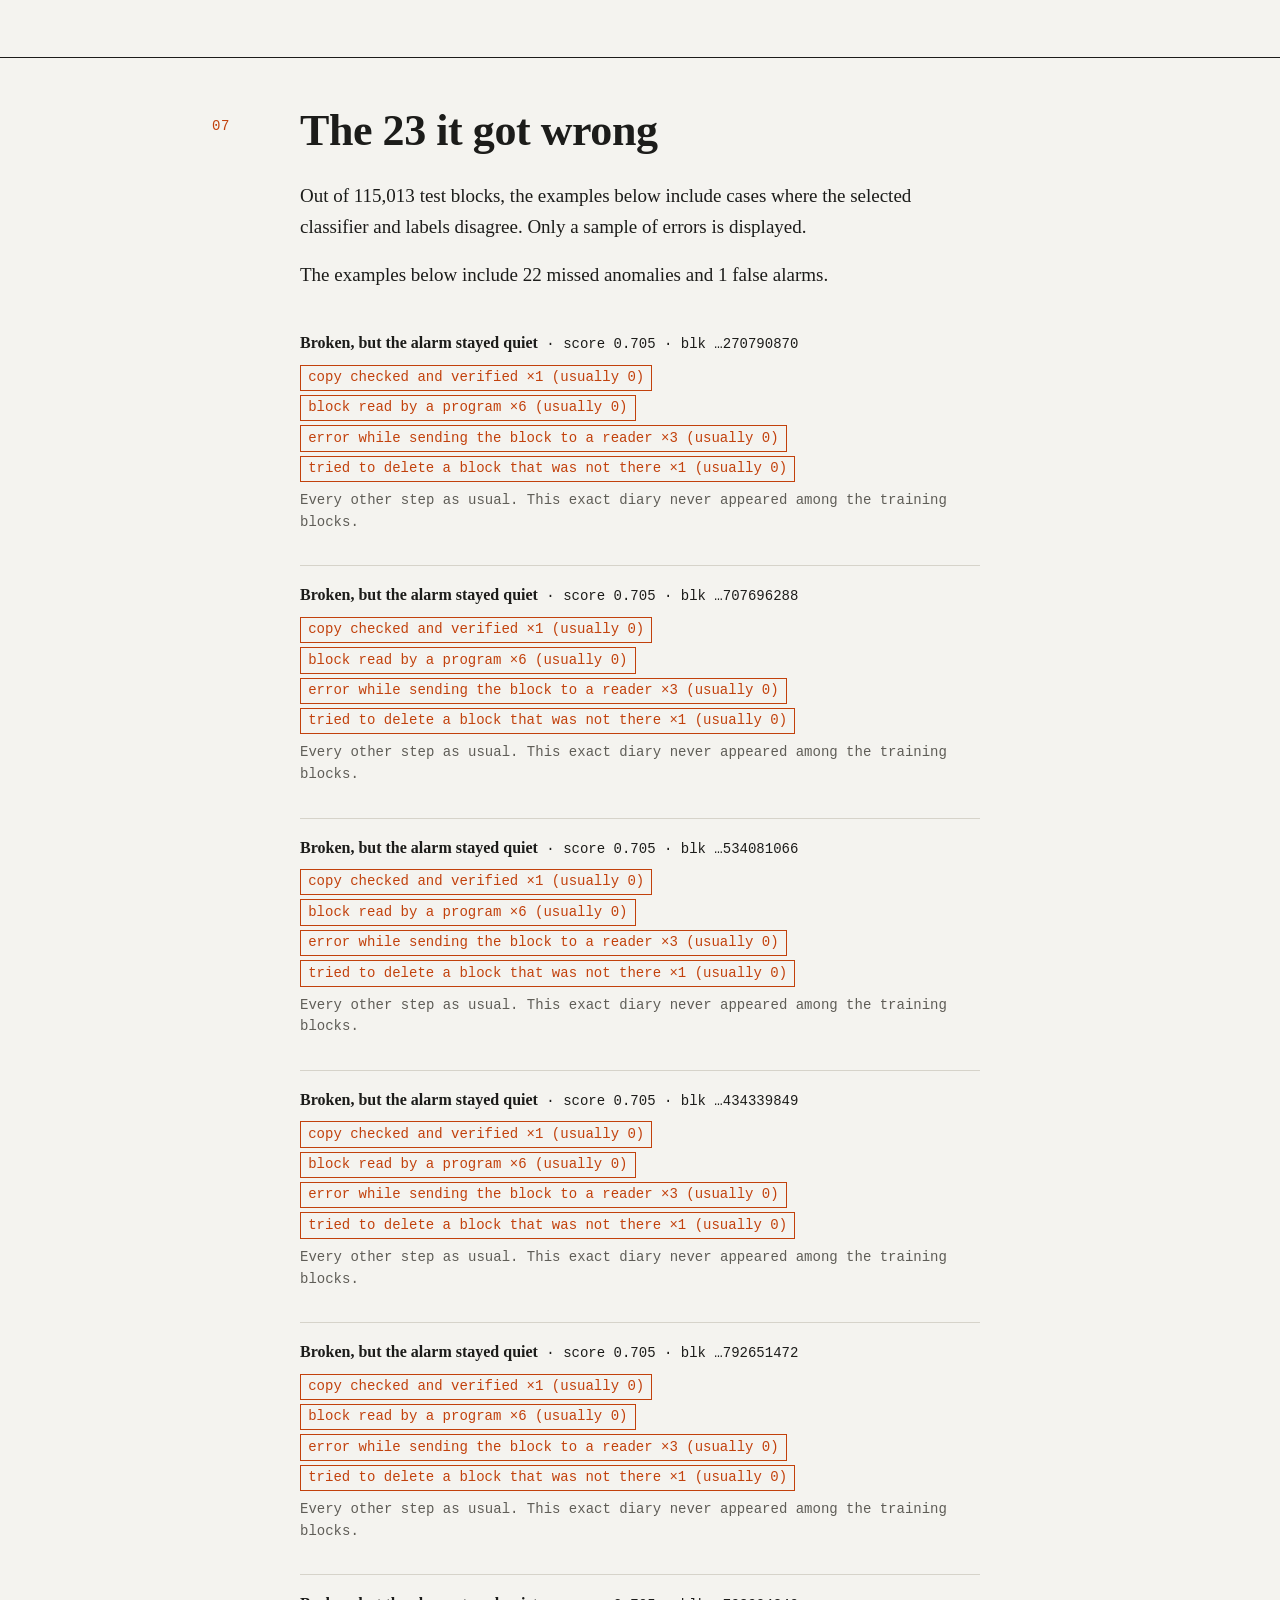
==== commit 4be7c868: "docs: polish project README and repository presentation" ====
--- a/docs/preview.html
+++ b/docs/preview.html
@@ -16,7 +16,7 @@
   <meta name="theme-color" content="#f4f3ef" media="(prefers-color-scheme: light)">
   <meta name="theme-color" content="#161614" media="(prefers-color-scheme: dark)">
   <meta property="og:title" content="HDFS Incident Radar: finding broken blocks in a storage log">
-  <meta property="og:description" content="How I taught a model to read the log diaries of Hadoop storage blocks, and the six blocks it still gets wrong.">
+  <meta property="og:description" content="Classifying completed HDFS block histories using event counts.">
   <meta property="og:type" content="website">
   <meta property="og:url" content="https://hdfs-incident-radar.vercel.app/">
   <meta property="og:image" content="https://hdfs-incident-radar.vercel.app/assets/social_preview.png">
@@ -1497,14 +1497,14 @@
     </div>
     <h1 id="headline"><span data-fact="anomalous_blocks"></span> of <span data-fact="total_blocks"></span> storage blocks went wrong. Could a computer find them?</h1>
     <p class="standfirst">In <span data-fact="log_year"></span>, a Hadoop cluster of <span data-fact="machines"></span> machines wrote <span data-fact="log_lines"></span> log lines in <span data-fact="log_hours" data-format="decimal1"></span> hours. Every file it stored was cut into blocks, and every block left a trail of lines about what happened to it. I treated each trail as a diary, counted what was in it, and trained models to tell healthy diaries from broken ones. This page is what I found&#8202;—&#8202;including the <span data-fact="mistakes" data-format="word"></span> blocks my best model still gets wrong.</p>
-    <p class="byline">By Vansh Rana · every number on this page is read from files my notebooks saved</p>
+    <p class="byline">By Vansh · every number on this page is read from files my notebooks saved</p>
     <noscript><p class="load-error">The charts and numbers on this page are drawn by JavaScript from small data files. Please turn JavaScript on to see them.</p></noscript>
     <p class="load-error" id="load-error" hidden></p>
 
     <figure class="chart pipeline" id="chart-pipeline">
       <figcaption>
         <p class="chart-title">One real block, from log lines to alarm</p>
-        <p class="chart-how">The test block <span data-chart-fact="pipeline_id"></span>, exactly as it appears in HDFS.log. Its lines are grouped by block id, counted per event type, scored by the random forest and compared with my cut-off.</p>
+        <p class="chart-how">The completed test block <span data-chart-fact="pipeline_id"></span>, exactly as it appears in HDFS.log. Its event counts are scored by the selected classifier and compared with its cut-off.</p>
       </figcaption>
       <div class="chart-body" style="--h: 560px"></div>
       <p class="sr-only chart-alt"></p>
@@ -1549,7 +1549,7 @@
         <p class="pull-caption">blocks in the log were labelled broken. Rare enough to miss by eye, common enough that missing them matters.</p>
       </div>
 
-      <p>Before training anything I checked which steps move with the label at all. Plain correlation on the training blocks already shows the shape of the problem: broken blocks are mostly missing things, not doing strange things.</p>
+      <p>Before training I checked how event counts correlate with the training labels. Correlation shows association, not a cause.</p>
       <aside class="margin-note">Correlation only sees straight-line links between one count and the label. A model can combine steps, so a weak correlation here does not make an event useless.</aside>
       <figure class="chart" id="chart-correlation">
         <figcaption>
@@ -1652,7 +1652,7 @@
             <tr><th scope="row">Broken blocks found</th><td class="num">0 of <span data-fact="test_anomalies"></span></td><td class="num"><span data-fact="best_test_found"></span> of <span data-fact="test_anomalies"></span></td></tr>
           </tbody>
         </table>
-        <p>Two accuracy figures under three points apart, and one of them found nothing. That is why I never judged a model on accuracy: I looked at how many broken blocks it found and how many of its alarms were real.</p>
+        <p>The always-normal baseline finds no anomalies. Recall and precision show how many anomalies are found and how many alarms are correct.</p>
       </div>
     </div>
   </section>
@@ -1662,7 +1662,7 @@
     <div class="wrap">
       <p class="section-no">05</p>
       <h2 id="dial-title">Where I set the alarm</h2>
-      <p>My random forest gives each block a score between 0 and 1. The score is not the decision; a cut-off is. Drag it and watch the <span data-fact="validation_blocks"></span> validation blocks I used to choose mine.</p>
+      <p>The selected <span data-fact="best_model_display"></span> gives each block a score between 0 and 1. Drag the cut-off and watch the <span data-fact="validation_blocks"></span> validation blocks used to choose it.</p>
       <aside class="margin-note">Why ten false alarms for one miss? It is my assumption, not a measurement: a missed failure can lose data, a false alarm costs someone a few minutes. A different ratio would move every cut-off on this page.</aside>
 
       <div class="dial">
@@ -1713,7 +1713,7 @@
       </div>
 
       <h3>The final exam</h3>
-      <p>With the cut-off fixed, I ran the random forest once on the <span data-fact="test_blocks"></span> test blocks it had never seen. It found <span data-fact="best_test_found" class="broken-text"></span> of the <span data-fact="test_anomalies"></span> broken ones and missed <span data-fact="best_test_missed"></span>. Of every 100 alarms, <span data-fact="best_test_precision" data-format="per100"></span> were real.</p>
+      <p>With the cut-off fixed on validation, the selected classifier found <span data-fact="best_test_found" class="broken-text"></span> of <span data-fact="test_anomalies"></span> anomalous test blocks and missed <span data-fact="best_test_missed"></span>. Of every 100 alarms, <span data-fact="best_test_precision" data-format="per100"></span> were real.</p>
       <div class="pull-stat">
         <p class="pull-number"><span data-fact="best_test_false_alarms" data-countup></span><span class="unit"> false alarms</span></p>
         <p class="pull-caption">in <span data-fact="test_blocks"></span> test blocks, plus <span data-fact="best_test_missed"></span> missed. Out of <span data-fact="test_normal"></span> healthy blocks, the alarm rang for <span data-fact="best_test_false_alarms"></span>.</p>
@@ -1726,7 +1726,7 @@
     <div class="wrap">
       <p class="section-no">06</p>
       <h2 id="models-title"><span data-fact="model_count_word"></span> models, one rule</h2>
-      <p>Each model learned from the same <span data-fact="train_blocks"></span> training blocks and picked its own cut-off with the same cost rule. Sort by any column. The shaded row is the one I kept.</p>
+      <p>Supervised models use the same <span data-fact="train_blocks"></span> training blocks; the optional PCA detector learns from normal training blocks only. Cut-offs use the same validation cost rule. The shaded row is the selected primary classifier.</p>
       <div class="table-wrap wide">
         <table class="dense" id="model-table">
           <caption>Validation results, <span data-fact="validation_blocks"></span> blocks (<span data-fact="validation_anomalies"></span> broken)</caption>
@@ -1739,7 +1739,7 @@
         <figure class="chart" id="chart-roc">
           <figcaption>
             <p class="chart-title"></p>
-            <p class="chart-how">How to read this: higher and further left is better. The view is zoomed into the top-left corner because every curve lives there.</p>
+            <p class="chart-how">How to read this: higher and further left is better.</p>
           </figcaption>
           <div class="chart-body" style="--h: 340px"></div>
           <p class="sr-only chart-alt"></p>
@@ -1748,7 +1748,7 @@
         <figure class="chart" id="chart-pr">
           <figcaption>
             <p class="chart-title"></p>
-            <p class="chart-how">How to read this: precision (real alarms) against recall (broken blocks found), zoomed to recall above 99%. Dots mark each model’s chosen cut-off.</p>
+            <p class="chart-how">How to read this: precision (real alarms) against recall (broken blocks found). Dots mark each model’s chosen cut-off.</p>
           </figcaption>
           <div class="chart-body" style="--h: 340px"></div>
           <p class="sr-only chart-alt"></p>
@@ -1770,7 +1770,7 @@
         <p class="sr-only chart-live" aria-live="polite"></p>
       </figure>
 
-      <p>Only the three cheapest models on validation were run on the test set, once each, with the cut-off they had already chosen. I did not look at test results before that.</p>
+      <p>The three cheapest primary classifiers on validation are evaluated on the test set using their validation-selected cut-offs. Other models are supplementary.</p>
       <div class="table-wrap">
         <table id="test-table">
           <caption>The three tested on blocks they had never seen</caption>
@@ -1786,7 +1786,7 @@
       <figure class="chart" id="chart-depth">
         <figcaption>
           <p class="chart-title"></p>
-          <p class="chart-how">How to read this: F1 at the default 0.5 cut for trees of each depth. Depths below 5 score under 0.98 and sit below this zoomed view.</p>
+          <p class="chart-how">How to read this: F1 at the default 0.5 cut for trees of each depth.</p>
         </figcaption>
         <div class="chart-body" style="--h: 300px"></div>
         <p class="sr-only chart-alt"></p>
@@ -1800,7 +1800,7 @@
     <div class="wrap">
       <p class="section-no">07</p>
       <h2 id="mistakes-title">The <span data-fact="mistakes" data-format="word"></span> it got wrong</h2>
-      <p>Out of <span data-fact="test_blocks"></span> test blocks, these are the only ones where the random forest and the labels disagree. I show only the steps that differ from a typical healthy block.</p>
+      <p>Out of <span data-fact="test_blocks"></span> test blocks, the examples below include cases where the selected classifier and labels disagree. Only a sample of errors is displayed.</p>
       <p id="mistakes-summary"></p>
       <ol class="mistake-list" id="mistake-list"></ol>
     </div>
@@ -1840,7 +1840,7 @@
     <div class="wrap">
       <p class="section-no">09</p>
       <h2 id="clusters-title">Do broken blocks cluster?</h2>
-      <p>Not much. I fitted k-means on <span data-fact="kmeans_fit_blocks"></span> normal training blocks, then dropped every training block into its nearest cluster. One small cluster is mostly broken, but most broken blocks land in clusters that look normal. Clustering helped me describe the data; it would make a poor detector.</p>
+      <p>I fitted k-means on <span data-fact="kmeans_fit_blocks"></span> normal training blocks and assigned training blocks to their nearest cluster. The elbow is gradual; k=4 is an illustrative choice. Clusters describe the training data and are not the classifier.</p>
       <div class="pair wide">
         <figure class="chart" id="chart-elbow">
           <figcaption>
@@ -1869,7 +1869,7 @@
     <div class="wrap">
       <p class="section-no">10</p>
       <h2 id="rules-title">What a small tree wrote down</h2>
-      <p>The forest is far too big to read. So I trained a separate tree only <span data-fact="rule_tree_depth"></span> questions deep, on the same blocks, purely to explain the main splits. It never scores anything on this page. Its rules, in my words and as scikit-learn printed them:</p>
+      <p>A separate tree only <span data-fact="rule_tree_depth"></span> questions deep describes patterns in the training blocks. It does not explain individual predictions from the selected classifier.</p>
       <ol class="rule-list" id="rule-list"></ol>
       <p class="note" id="rule-legend"></p>
     </div>
@@ -1899,8 +1899,9 @@
         <li><strong>It counts steps and ignores their order.</strong> A block whose steps arrived in a strange order, but in normal numbers, looks healthy to every model here.</li>
         <li><strong>It is one cluster in <span data-fact="log_year"></span>.</strong> <span data-fact="machines"></span> machines, <span data-fact="log_hours" data-format="decimal1"></span> hours, one Hadoop version, benchmark jobs. I have no evidence the cut-off would carry over to anything else.</li>
         <li><strong>The labels came from rules, not from failures someone confirmed.</strong> My models learned to agree with those rules.</li>
-        <li><strong>Patterns, not causes.</strong> “Tried to delete a block that was not there” is the forest’s favourite clue, but it is probably a symptom of an earlier failure, not the failure itself.</li>
-        <li><strong>The near-perfect scores are partly the data.</strong> Only <span data-fact="distinct_patterns_train"></span> different diaries appear in <span data-fact="train_blocks"></span> training blocks, so a model that memorises patterns does very well. Published studies report similarly high scores on this dataset.</li>
+        <li><strong>Patterns, not causes.</strong> Event counts describe associations and do not establish why a block failed.</li>
+        <li><strong>Completed histories.</strong> This is retrospective classification, not an early-warning or real-time system. The grouped test assesses unseen count patterns from the same benchmark, not a different system.</li>
+        <li><strong>Test reuse.</strong> The grouped test was evaluated twice during the update. The later restriction to four primary classifiers followed the original project request; the recorded workflow shows model settings, feature selection and thresholds were not adjusted from test results. Future tuning should not use these inspected results.</li>
       </ul>
     </div>
   </section>
@@ -1910,8 +1911,8 @@
     <div class="wrap">
       <p class="section-no">13</p>
       <h2 id="method-title">How I did it</h2>
-      <p><span class="label">Data.</span> Loghub HDFS_v1, Zenodo record <span data-fact="zenodo_record" data-format="text"></span>: <span data-fact="log_lines"></span> log lines grouped into <span data-fact="total_blocks"></span> blocks. Only the <span data-fact="event_types"></span> event-count columns go into the models. I dropped the block id and the matrix’s own Label and Type columns, because Type is only filled in for failed blocks and would hand the answer over.</p>
-      <p><span class="label">Split.</span> One stratified split set aside <span data-fact="test_fraction" data-format="pct0"></span> of blocks for testing (<span data-fact="test_blocks"></span>). The rest became training (<span data-fact="train_blocks"></span>) and validation (<span data-fact="validation_blocks"></span>). Seed <span data-fact="random_state" data-format="text"></span> everywhere. Notebook 03 ends with checks that no scaler, PCA or model ever saw a validation or test row.</p>
+      <p><span class="label">Data.</span> Loghub HDFS_v1, Zenodo record <span data-fact="zenodo_record" data-format="text"></span>: <span data-fact="log_lines"></span> log lines grouped into <span data-fact="total_blocks"></span> blocks. Models use <span data-fact="model_features"></span> event counts; E22 is constant in training. Block ID, matrix Label and Type are excluded.</p>
+      <p><span class="label">Split.</span> Identical event-count patterns are kept together, yielding <span data-fact="train_blocks"></span> training, <span data-fact="validation_blocks"></span> validation and <span data-fact="test_blocks"></span> test blocks. Groups are allocated to approximately balance class counts. The original stratified row split is retained as a separate benchmark.</p>
       <p><span class="label">Course topics.</span> Preprocessing, correlation, logistic regression, k-nearest neighbours, Naive Bayes, decision trees and rules, linear SVM, k-means, PCA, a small neural network, bias-variance, bagging (random forest), boosting (AdaBoost), and accuracy, precision, recall, F1, AUC, log loss and confusion matrices.</p>
       <p><span class="label">Cut-offs.</span> <span data-fact="cost_rule"></span> Every model’s cut-off is the one with the lowest validation cost; a block raises the alarm when its score is at or above it.</p>
       <p>Code, notebooks and data pipeline: <a href="https://github.com/Vanshr45/hdfs-incident-radar">github.com/Vanshr45/hdfs-incident-radar</a></p>
@@ -1921,11 +1922,11 @@
 
 <footer class="site-footer">
   <div class="wrap">
-    <p>Made by Vansh Rana for the CA2 skill-based assessment.</p>
+    <p>Made by Vansh for the CA2 skill-based assessment.</p>
     <p class="note">Every chart and number here is drawn from small JSON files that <code>src/export_web_data.py</code> exports from the saved notebook results. Nothing is trained or simulated in the browser.</p>
   </div>
 </footer>
-<script>window.SITE_DATA = {"facts":{"total_blocks":575061,"normal_blocks":558223,"anomalous_blocks":16838,"anomaly_ratio":0.029280371995318757,"one_in":34,"log_lines":11175629,"machines":203,"log_start":"2008-11-09 20:35","log_end":"2008-11-11 11:16","log_hours":38.7,"event_types":29,"distinct_patterns_train":495,"train_blocks":345036,"validation_blocks":115012,"validation_anomalies":3367,"validation_normal":111645,"test_blocks":115013,"test_anomalies":3368,"test_normal":111645,"test_fraction":0.2,"validation_fraction_of_rest":0.25,"random_state":42,"baseline_test_accuracy":0.9707163538034831,"best_model":"Random forest","best_model_display":"Random forest","best_model_trees":200,"threshold":0.135,"best_test_accuracy":0.9999478319842104,"best_test_found":3367,"best_test_missed":1,"best_test_false_alarms":5,"best_test_precision":0.9985172004744959,"best_test_recall":0.9997030878859857,"best_test_f1":0.9991097922848665,"best_test_auc":0.9999950627673458,"fn_cost":10,"fp_cost":1,"cost_rule":"A missed broken block counts as much as 10 false alarms.","zenodo_record":"8196385"},"events":{"events":[{"id":"E22","name":"storage space allocated","template":"[*]BLOCK* NameSystem[*]allocateBlock:[*]","phase":"write","order":0,"healthy_median":1,"healthy_share":1.0,"broken_share":1.0,"name_unsure":false},{"id":"E5","name":"machine starts receiving a copy","template":"[*]Receiving block[*]src:[*]dest:[*]","phase":"write","order":1,"healthy_median":3,"healthy_share":1.0,"broken_share":1.0,"name_unsure":false},{"id":"E6","name":"copy received from another machine","template":"[*]Received block[*]src:[*]dest:[*]of size[*]","phase":"write","order":2,"healthy_median":0,"healthy_share":0.003275281922056053,"broken_share":0.20459269523903792,"name_unsure":false},{"id":"E9","name":"copy fully received","template":"[*]Received block[*]of size[*]from[*]","phase":"write","order":3,"healthy_median":3,"healthy_share":1.0,"broken_share":0.6296149658517272,"name_unsure":false},{"id":"E11","name":"copy confirmation finished","template":"[*]PacketResponder[*]for block[*]terminating[*]","phase":"write","order":4,"healthy_median":3,"healthy_share":1.0,"broken_share":0.6310996733643472,"name_unsure":false},{"id":"E26","name":"master records the stored copy","template":"[*]BLOCK* NameSystem[*]addStoredBlock: blockMap updated:[*]is added to[*]size[*]","phase":"write","order":5,"healthy_median":3,"healthy_share":1.0,"broken_share":0.6296149658517272,"name_unsure":false},{"id":"E2","name":"copy checked and verified","template":"[*]Verification succeeded for[*]","phase":"write","order":6,"healthy_median":0,"healthy_share":0.14371531022622436,"broken_share":0.12075621102642779,"name_unsure":false},{"id":"E3","name":"block read by a program","template":"[*]Served block[*]to[*]","phase":"write","order":7,"healthy_median":0,"healthy_share":0.23939713315797487,"broken_share":0.21241215480550332,"name_unsure":false},{"id":"E4","name":"error while sending the block to a reader","template":"[*]Got exception while serving[*]to[*]","phase":"write","order":8,"healthy_median":0,"healthy_share":0.22563318633876028,"broken_share":0.18628130258339107,"name_unsure":false},{"id":"E16","name":"copy sent to another machine","template":"[*]:Transmitted block[*]to[*]","phase":"write","order":9,"healthy_median":0,"healthy_share":0.003275281922056053,"broken_share":0.20459269523903792,"name_unsure":false},{"id":"E18","name":"started re-copying","template":"[*]Starting thread to transfer block[*]to[*]","phase":"write","order":10,"healthy_median":0,"healthy_share":0.003275281922056053,"broken_share":0.20617638325249926,"name_unsure":false},{"id":"E25","name":"master asks for an extra copy","template":"[*]BLOCK* ask[*]to replicate[*]to[*]","phase":"write","order":11,"healthy_median":0,"healthy_share":0.003275281922056053,"broken_share":0.20617638325249926,"name_unsure":false},{"id":"E27","name":"duplicate copy report","template":"[*]BLOCK* NameSystem[*]addStoredBlock: Redundant addStoredBlock request received for[*]on[*]size[*]","phase":"write","order":12,"healthy_median":0,"healthy_share":5.971343522435831e-06,"broken_share":0.05582500247451252,"name_unsure":false},{"id":"E28","name":"copy report for a block no file owns","template":"[*]BLOCK* NameSystem[*]addStoredBlock: addStoredBlock request received for[*]on[*]size[*]But it does not belong to any file[*]","phase":"write","order":13,"healthy_median":0,"healthy_share":2.9856717612179152e-05,"broken_share":0.07245372661585668,"name_unsure":true},{"id":"E1","name":"tried to add a block that already exists","template":"[*]Adding an already existing block[*]","phase":"write","order":14,"healthy_median":0,"healthy_share":0.0,"broken_share":0.0004949025042066713,"name_unsure":false},{"id":"E7","name":"write failed","template":"[*]writeBlock[*]received exception[*]","phase":"write","order":15,"healthy_median":0,"healthy_share":0.0,"broken_share":0.1961793526675245,"name_unsure":false},{"id":"E8","name":"copy confirmation interrupted","template":"[*]PacketResponder[*]for block[*]Interrupted[*]","phase":"write","order":16,"healthy_median":0,"healthy_share":0.0,"broken_share":0.0021775710185093534,"name_unsure":false},{"id":"E10","name":"copy confirmation error","template":"[*]PacketResponder[*]Exception[*]","phase":"write","order":17,"healthy_median":0,"healthy_share":0.0,"broken_share":0.0031673760269226962,"name_unsure":false},{"id":"E12","name":"error passing the copy to the next machine","template":"[*]:Exception writing block[*]to mirror[*]","phase":"write","order":18,"healthy_median":0,"healthy_share":0.0,"broken_share":0.0007918440067306741,"name_unsure":false},{"id":"E13","name":"empty data packet received","template":"[*]Receiving empty packet for block[*]","phase":"write","order":19,"healthy_median":0,"healthy_share":0.0,"broken_share":0.027417598733049588,"name_unsure":true},{"id":"E14","name":"error while receiving a copy","template":"[*]Exception in receiveBlock for block[*]","phase":"write","order":20,"healthy_median":0,"healthy_share":0.0,"broken_share":0.002771454023557359,"name_unsure":false},{"id":"E15","name":"write position moved back","template":"[*]Changing block file offset of block[*]from[*]to[*]meta file offset to[*]","phase":"write","order":21,"healthy_median":0,"healthy_share":0.0,"broken_share":0.0015836880134613481,"name_unsure":true},{"id":"E17","name":"copy transfer failed","template":"[*]:Failed to transfer[*]to[*]got[*]","phase":"write","order":22,"healthy_median":0,"healthy_share":0.0,"broken_share":0.0006928635058893398,"name_unsure":false},{"id":"E19","name":"block reopened for writing","template":"[*]Reopen Block[*]","phase":"write","order":23,"healthy_median":0,"healthy_share":0.0,"broken_share":0.00019796100168266851,"name_unsure":false},{"id":"E29","name":"re-copy timed out","template":"[*]PendingReplicationMonitor timed out block[*]","phase":"write","order":24,"healthy_median":0,"healthy_share":0.0,"broken_share":0.0025734930218746905,"name_unsure":false},{"id":"E24","name":"re-copy dropped: block belongs to no file","template":"[*]BLOCK* Removing block[*]from neededReplications as it does not belong to any file[*]","phase":"write","order":25,"healthy_median":0,"healthy_share":0.0,"broken_share":0.00029694150252400277,"name_unsure":true},{"id":"E23","name":"block marked for deletion","template":"[*]BLOCK* NameSystem[*]delete:[*]is added to invalidSet of[*]","phase":"later","order":26,"healthy_median":3,"healthy_share":0.8142106033146927,"broken_share":0.6128872612095417,"name_unsure":false},{"id":"E21","name":"block file deleted","template":"[*]Deleting block[*]file[*]","phase":"later","order":27,"healthy_median":3,"healthy_share":0.817118647610119,"broken_share":0.6165495397406711,"name_unsure":false},{"id":"E20","name":"tried to delete a block that was not there","template":"[*]Unexpected error trying to delete block[*]BlockInfo not found in volumeMap[*]","phase":"later","order":28,"healthy_median":0,"healthy_share":0.0003702232983910215,"broken_share":0.3091161041274869,"name_unsure":false}],"dumbbell_groups":{"missing_in_broken":["E9","E11","E26"],"showing_in_broken":["E20","E18","E6","E7","E28","E27"]},"healthy_training_blocks":334933,"broken_training_blocks":10103},"dial":{"set":"validation","model":"Random forest","positives":3367,"negatives":111645,"chosen_threshold":0.135,"chosen_index":27,"points":[{"t":0.0,"tp":3367,"fp":111645,"tn":0,"fn":0},{"t":0.005,"tp":3367,"fp":67,"tn":111578,"fn":0},{"t":0.01,"tp":3367,"fp":67,"tn":111578,"fn":0},{"t":0.015,"tp":3367,"fp":65,"tn":111580,"fn":0},{"t":0.02,"tp":3367,"fp":65,"tn":111580,"fn":0},{"t":0.025,"tp":3365,"fp":64,"tn":111581,"fn":2},{"t":0.03,"tp":3365,"fp":16,"tn":111629,"fn":2},{"t":0.035,"tp":3365,"fp":15,"tn":111630,"fn":2},{"t":0.04,"tp":3365,"fp":15,"tn":111630,"fn":2},{"t":0.045,"tp":3365,"fp":15,"tn":111630,"fn":2},{"t":0.05,"tp":3365,"fp":15,"tn":111630,"fn":2},{"t":0.055,"tp":3365,"fp":15,"tn":111630,"fn":2},{"t":0.06,"tp":3365,"fp":15,"tn":111630,"fn":2},{"t":0.065,"tp":3365,"fp":15,"tn":111630,"fn":2},{"t":0.07,"tp":3365,"fp":15,"tn":111630,"fn":2},{"t":0.075,"tp":3365,"fp":15,"tn":111630,"fn":2},{"t":0.08,"tp":3365,"fp":15,"tn":111630,"fn":2},{"t":0.085,"tp":3365,"fp":15,"tn":111630,"fn":2},{"t":0.09,"tp":3365,"fp":15,"tn":111630,"fn":2},{"t":0.095,"tp":3365,"fp":15,"tn":111630,"fn":2},{"t":0.1,"tp":3365,"fp":15,"tn":111630,"fn":2},{"t":0.105,"tp":3365,"fp":15,"tn":111630,"fn":2},{"t":0.11,"tp":3365,"fp":15,"tn":111630,"fn":2},{"t":0.115,"tp":3365,"fp":15,"tn":111630,"fn":2},{"t":0.12,"tp":3365,"fp":15,"tn":111630,"fn":2},{"t":0.125,"tp":3365,"fp":15,"tn":111630,"fn":2},{"t":0.13,"tp":3365,"fp":15,"tn":111630,"fn":2},{"t":0.135,"tp":3365,"fp":14,"tn":111631,"fn":2},{"t":0.14,"tp":3365,"fp":14,"tn":111631,"fn":2},{"t":0.145,"tp":3365,"fp":14,"tn":111631,"fn":2},{"t":0.15,"tp":3365,"fp":14,"tn":111631,"fn":2},{"t":0.155,"tp":3365,"fp":14,"tn":111631,"fn":2},{"t":0.16,"tp":3365,"fp":14,"tn":111631,"fn":2},{"t":0.165,"tp":3364,"fp":14,"tn":111631,"fn":3},{"t":0.17,"tp":3364,"fp":14,"tn":111631,"fn":3},{"t":0.175,"tp":3364,"fp":14,"tn":111631,"fn":3},{"t":0.18,"tp":3364,"fp":14,"tn":111631,"fn":3},{"t":0.185,"tp":3364,"fp":14,"tn":111631,"fn":3},{"t":0.19,"tp":3364,"fp":14,"tn":111631,"fn":3},{"t":0.195,"tp":3364,"fp":14,"tn":111631,"fn":3},{"t":0.2,"tp":3364,"fp":14,"tn":111631,"fn":3},{"t":0.205,"tp":3364,"fp":14,"tn":111631,"fn":3},{"t":0.21,"tp":3364,"fp":14,"tn":111631,"fn":3},{"t":0.215,"tp":3364,"fp":14,"tn":111631,"fn":3},{"t":0.22,"tp":3364,"fp":13,"tn":111632,"fn":3},{"t":0.225,"tp":3364,"fp":13,"tn":111632,"fn":3},{"t":0.23,"tp":3364,"fp":13,"tn":111632,"fn":3},{"t":0.235,"tp":3364,"fp":13,"tn":111632,"fn":3},{"t":0.24,"tp":3364,"fp":13,"tn":111632,"fn":3},{"t":0.245,"tp":3364,"fp":13,"tn":111632,"fn":3},{"t":0.25,"tp":3364,"fp":13,"tn":111632,"fn":3},{"t":0.255,"tp":3364,"fp":13,"tn":111632,"fn":3},{"t":0.26,"tp":3364,"fp":13,"tn":111632,"fn":3},{"t":0.265,"tp":3364,"fp":13,"tn":111632,"fn":3},{"t":0.27,"tp":3364,"fp":13,"tn":111632,"fn":3},{"t":0.275,"tp":3364,"fp":13,"tn":111632,"fn":3},{"t":0.28,"tp":3364,"fp":13,"tn":111632,"fn":3},{"t":0.285,"tp":3364,"fp":13,"tn":111632,"fn":3},{"t":0.29,"tp":3364,"fp":13,"tn":111632,"fn":3},{"t":0.295,"tp":3364,"fp":13,"tn":111632,"fn":3},{"t":0.3,"tp":3364,"fp":13,"tn":111632,"fn":3},{"t":0.305,"tp":3364,"fp":13,"tn":111632,"fn":3},{"t":0.31,"tp":3364,"fp":13,"tn":111632,"fn":3},{"t":0.315,"tp":3364,"fp":13,"tn":111632,"fn":3},{"t":0.32,"tp":3364,"fp":13,"tn":111632,"fn":3},{"t":0.325,"tp":3364,"fp":11,"tn":111634,"fn":3},{"t":0.33,"tp":3364,"fp":11,"tn":111634,"fn":3},{"t":0.335,"tp":3364,"fp":11,"tn":111634,"fn":3},{"t":0.34,"tp":3364,"fp":11,"tn":111634,"fn":3},{"t":0.345,"tp":3364,"fp":11,"tn":111634,"fn":3},{"t":0.35,"tp":3364,"fp":11,"tn":111634,"fn":3},{"t":0.355,"tp":3364,"fp":11,"tn":111634,"fn":3},{"t":0.36,"tp":3364,"fp":11,"tn":111634,"fn":3},{"t":0.365,"tp":3364,"fp":11,"tn":111634,"fn":3},{"t":0.37,"tp":3364,"fp":11,"tn":111634,"fn":3},{"t":0.375,"tp":3364,"fp":11,"tn":111634,"fn":3},{"t":0.38,"tp":3364,"fp":11,"tn":111634,"fn":3},{"t":0.385,"tp":3364,"fp":11,"tn":111634,"fn":3},{"t":0.39,"tp":3364,"fp":11,"tn":111634,"fn":3},{"t":0.395,"tp":3364,"fp":11,"tn":111634,"fn":3},{"t":0.4,"tp":3364,"fp":11,"tn":111634,"fn":3},{"t":0.405,"tp":3364,"fp":11,"tn":111634,"fn":3},{"t":0.41,"tp":3363,"fp":11,"tn":111634,"fn":4},{"t":0.415,"tp":3363,"fp":11,"tn":111634,"fn":4},{"t":0.42,"tp":3363,"fp":11,"tn":111634,"fn":4},{"t":0.425,"tp":3363,"fp":11,"tn":111634,"fn":4},{"t":0.43,"tp":3363,"fp":11,"tn":111634,"fn":4},{"t":0.435,"tp":3363,"fp":11,"tn":111634,"fn":4},{"t":0.44,"tp":3363,"fp":11,"tn":111634,"fn":4},{"t":0.445,"tp":3363,"fp":11,"tn":111634,"fn":4},{"t":0.45,"tp":3363,"fp":11,"tn":111634,"fn":4},{"t":0.455,"tp":3363,"fp":11,"tn":111634,"fn":4},{"t":0.46,"tp":3363,"fp":11,"tn":111634,"fn":4},{"t":0.465,"tp":3363,"fp":11,"tn":111634,"fn":4},{"t":0.47,"tp":3363,"fp":11,"tn":111634,"fn":4},{"t":0.475,"tp":3363,"fp":11,"tn":111634,"fn":4},{"t":0.48,"tp":3363,"fp":11,"tn":111634,"fn":4},{"t":0.485,"tp":3363,"fp":11,"tn":111634,"fn":4},{"t":0.49,"tp":3363,"fp":11,"tn":111634,"fn":4},{"t":0.495,"tp":3363,"fp":11,"tn":111634,"fn":4},{"t":0.5,"tp":3361,"fp":11,"tn":111634,"fn":6},{"t":0.505,"tp":3361,"fp":11,"tn":111634,"fn":6},{"t":0.51,"tp":3361,"fp":11,"tn":111634,"fn":6},{"t":0.515,"tp":3360,"fp":11,"tn":111634,"fn":7},{"t":0.52,"tp":3360,"fp":11,"tn":111634,"fn":7},{"t":0.525,"tp":3360,"fp":11,"tn":111634,"fn":7},{"t":0.53,"tp":3360,"fp":11,"tn":111634,"fn":7},{"t":0.535,"tp":3360,"fp":11,"tn":111634,"fn":7},{"t":0.54,"tp":3360,"fp":11,"tn":111634,"fn":7},{"t":0.545,"tp":3360,"fp":11,"tn":111634,"fn":7},{"t":0.55,"tp":3360,"fp":11,"tn":111634,"fn":7},{"t":0.555,"tp":3360,"fp":11,"tn":111634,"fn":7},{"t":0.56,"tp":3360,"fp":11,"tn":111634,"fn":7},{"t":0.565,"tp":3360,"fp":11,"tn":111634,"fn":7},{"t":0.57,"tp":3360,"fp":11,"tn":111634,"fn":7},{"t":0.575,"tp":3360,"fp":11,"tn":111634,"fn":7},{"t":0.58,"tp":3360,"fp":11,"tn":111634,"fn":7},{"t":0.585,"tp":3360,"fp":11,"tn":111634,"fn":7},{"t":0.59,"tp":3359,"fp":11,"tn":111634,"fn":8},{"t":0.595,"tp":3359,"fp":11,"tn":111634,"fn":8},{"t":0.6,"tp":3359,"fp":11,"tn":111634,"fn":8},{"t":0.605,"tp":3359,"fp":11,"tn":111634,"fn":8},{"t":0.61,"tp":3359,"fp":10,"tn":111635,"fn":8},{"t":0.615,"tp":3359,"fp":10,"tn":111635,"fn":8},{"t":0.62,"tp":3359,"fp":10,"tn":111635,"fn":8},{"t":0.625,"tp":3359,"fp":10,"tn":111635,"fn":8},{"t":0.63,"tp":3359,"fp":10,"tn":111635,"fn":8},{"t":0.635,"tp":3359,"fp":10,"tn":111635,"fn":8},{"t":0.64,"tp":3359,"fp":10,"tn":111635,"fn":8},{"t":0.645,"tp":3359,"fp":10,"tn":111635,"fn":8},{"t":0.65,"tp":3359,"fp":10,"tn":111635,"fn":8},{"t":0.655,"tp":3359,"fp":10,"tn":111635,"fn":8},{"t":0.66,"tp":3359,"fp":10,"tn":111635,"fn":8},{"t":0.665,"tp":3359,"fp":10,"tn":111635,"fn":8},{"t":0.67,"tp":3359,"fp":10,"tn":111635,"fn":8},{"t":0.675,"tp":3359,"fp":10,"tn":111635,"fn":8},{"t":0.68,"tp":3359,"fp":10,"tn":111635,"fn":8},{"t":0.685,"tp":3359,"fp":10,"tn":111635,"fn":8},{"t":0.69,"tp":3358,"fp":10,"tn":111635,"fn":9},{"t":0.695,"tp":3358,"fp":10,"tn":111635,"fn":9},{"t":0.7,"tp":3358,"fp":10,"tn":111635,"fn":9},{"t":0.705,"tp":3358,"fp":10,"tn":111635,"fn":9},{"t":0.71,"tp":3358,"fp":10,"tn":111635,"fn":9},{"t":0.715,"tp":3358,"fp":10,"tn":111635,"fn":9},{"t":0.72,"tp":3356,"fp":10,"tn":111635,"fn":11},{"t":0.725,"tp":3356,"fp":10,"tn":111635,"fn":11},{"t":0.73,"tp":3356,"fp":10,"tn":111635,"fn":11},{"t":0.735,"tp":3356,"fp":10,"tn":111635,"fn":11},{"t":0.74,"tp":3356,"fp":10,"tn":111635,"fn":11},{"t":0.745,"tp":3356,"fp":10,"tn":111635,"fn":11},{"t":0.75,"tp":3356,"fp":10,"tn":111635,"fn":11},{"t":0.755,"tp":3356,"fp":10,"tn":111635,"fn":11},{"t":0.76,"tp":3356,"fp":10,"tn":111635,"fn":11},{"t":0.765,"tp":3356,"fp":10,"tn":111635,"fn":11},{"t":0.77,"tp":3356,"fp":10,"tn":111635,"fn":11},{"t":0.775,"tp":3356,"fp":10,"tn":111635,"fn":11},{"t":0.78,"tp":3356,"fp":9,"tn":111636,"fn":11},{"t":0.785,"tp":3356,"fp":9,"tn":111636,"fn":11},{"t":0.79,"tp":3356,"fp":9,"tn":111636,"fn":11},{"t":0.795,"tp":3356,"fp":9,"tn":111636,"fn":11},{"t":0.8,"tp":3353,"fp":9,"tn":111636,"fn":14},{"t":0.805,"tp":3353,"fp":9,"tn":111636,"fn":14},{"t":0.81,"tp":3353,"fp":9,"tn":111636,"fn":14},{"t":0.815,"tp":3353,"fp":9,"tn":111636,"fn":14},{"t":0.82,"tp":3353,"fp":9,"tn":111636,"fn":14},{"t":0.825,"tp":3353,"fp":9,"tn":111636,"fn":14},{"t":0.83,"tp":3353,"fp":9,"tn":111636,"fn":14},{"t":0.835,"tp":3353,"fp":9,"tn":111636,"fn":14},{"t":0.84,"tp":3353,"fp":9,"tn":111636,"fn":14},{"t":0.845,"tp":3353,"fp":9,"tn":111636,"fn":14},{"t":0.85,"tp":3353,"fp":9,"tn":111636,"fn":14},{"t":0.855,"tp":3353,"fp":9,"tn":111636,"fn":14},{"t":0.86,"tp":3353,"fp":9,"tn":111636,"fn":14},{"t":0.865,"tp":3353,"fp":9,"tn":111636,"fn":14},{"t":0.87,"tp":3352,"fp":9,"tn":111636,"fn":15},{"t":0.875,"tp":3352,"fp":9,"tn":111636,"fn":15},{"t":0.88,"tp":3351,"fp":9,"tn":111636,"fn":16},{"t":0.885,"tp":3351,"fp":9,"tn":111636,"fn":16},{"t":0.89,"tp":3351,"fp":9,"tn":111636,"fn":16},{"t":0.895,"tp":3351,"fp":9,"tn":111636,"fn":16},{"t":0.9,"tp":3351,"fp":9,"tn":111636,"fn":16},{"t":0.905,"tp":3351,"fp":9,"tn":111636,"fn":16},{"t":0.91,"tp":3351,"fp":9,"tn":111636,"fn":16},{"t":0.915,"tp":3338,"fp":8,"tn":111637,"fn":29},{"t":0.92,"tp":3335,"fp":8,"tn":111637,"fn":32},{"t":0.925,"tp":3334,"fp":8,"tn":111637,"fn":33},{"t":0.93,"tp":3334,"fp":8,"tn":111637,"fn":33},{"t":0.935,"tp":3333,"fp":8,"tn":111637,"fn":34},{"t":0.94,"tp":3332,"fp":8,"tn":111637,"fn":35},{"t":0.945,"tp":3302,"fp":3,"tn":111642,"fn":65},{"t":0.95,"tp":3300,"fp":3,"tn":111642,"fn":67},{"t":0.955,"tp":3298,"fp":3,"tn":111642,"fn":69},{"t":0.96,"tp":3270,"fp":0,"tn":111645,"fn":97},{"t":0.965,"tp":3269,"fp":0,"tn":111645,"fn":98},{"t":0.97,"tp":3269,"fp":0,"tn":111645,"fn":98},{"t":0.975,"tp":3268,"fp":0,"tn":111645,"fn":99},{"t":0.98,"tp":3265,"fp":0,"tn":111645,"fn":102},{"t":0.985,"tp":3260,"fp":0,"tn":111645,"fn":107},{"t":0.99,"tp":3252,"fp":0,"tn":111645,"fn":115},{"t":0.995,"tp":3244,"fp":0,"tn":111645,"fn":123},{"t":1.0,"tp":3225,"fp":0,"tn":111645,"fn":142}]},"models":{"validation":[{"key":"Random forest","name":"Random forest","description":"200 decision trees, each trained on a different resample of blocks, vote on every block.","is_baseline":false,"threshold":0.135,"validation_cost":34,"accuracy":0.9998608840816611,"precision":0.9958567623557265,"recall":0.9994059994059994,"f1":0.9976282241328195,"auc":0.9999982721869057,"log_loss":0.00044605160252739667,"tn":111631,"fp":14,"fn":2,"tp":3365},{"key":"kNN","name":"Nearest neighbours","description":"Finds the 5 training blocks with the most similar diaries and copies their verdict.","is_baseline":false,"threshold":0.20500000000000002,"validation_cost":56,"accuracy":0.9998261051020763,"precision":0.9952648712636875,"recall":0.9988119988119988,"f1":0.9970352801660243,"auc":0.999360937934094,"log_loss":0.0044929079656144556,"tn":111629,"fp":16,"fn":4,"tp":3363},{"key":"Decision tree","name":"Decision tree","description":"One flowchart of yes-or-no questions about step counts, up to 12 questions deep.","is_baseline":false,"threshold":0.03,"validation_cost":63,"accuracy":0.9998434945918687,"precision":0.9961481481481481,"recall":0.9985149985149985,"f1":0.9973301690892911,"auc":0.9995447338857255,"log_loss":0.0017804938713323103,"tn":111632,"fp":13,"fn":5,"tp":3362},{"key":"MLP","name":"Small neural network","description":"A small neural network with two layers of 32 and 16 units that learns a smooth boundary.","is_baseline":false,"threshold":0.020000000000095795,"validation_cost":104,"accuracy":0.9993305046429938,"precision":0.9784758580570099,"recall":0.9991089991089991,"f1":0.9886847905951506,"auc":0.9999946037430921,"log_loss":0.000994332174965126,"tn":111571,"fp":74,"fn":3,"tp":3364},{"key":"Linear SVM","name":"Linear SVM","description":"Draws one straight boundary between healthy and broken diaries.","is_baseline":false,"threshold":-0.6998105812355506,"validation_cost":125,"accuracy":0.9993044204083052,"precision":0.9781786441664242,"recall":0.9985149985149985,"f1":0.9882422104644327,"auc":0.9989884286135797,"log_loss":null,"tn":111570,"fp":75,"fn":5,"tp":3362},{"key":"Logistic regression balanced","name":"Logistic regression, weighted","description":"Adds up weighted step counts into one score, giving broken blocks extra weight while learning.","is_baseline":false,"threshold":0.8850000000000255,"validation_cost":129,"accuracy":0.9992696414287204,"precision":0.977041557686719,"recall":0.9985149985149985,"f1":0.9876615746180963,"auc":0.9996526776454225,"log_loss":0.00818526127118411,"tn":111566,"fp":79,"fn":5,"tp":3362},{"key":"Logistic regression","name":"Logistic regression","description":"Adds up weighted step counts into one score.","is_baseline":false,"threshold":0.11,"validation_cost":134,"accuracy":0.9993044204083052,"precision":0.9784570596797671,"recall":0.9982179982179982,"f1":0.9882387533078506,"auc":0.9989969838821108,"log_loss":0.002905269984907782,"tn":111571,"fp":74,"fn":6,"tp":3361},{"key":"AdaBoost","name":"Boosted stumps (AdaBoost)","description":"200 one-question trees added one after another, each fixing the last one's mistakes.","is_baseline":false,"threshold":0.4839883493032208,"validation_cost":225,"accuracy":0.9992174729593434,"precision":0.9781149693609571,"recall":0.9955449955449955,"f1":0.9867530173682661,"auc":0.9999486125241869,"log_loss":0.5434426695995773,"tn":111570,"fp":75,"fn":15,"tp":3352},{"key":"Naive Bayes","name":"Naive Bayes","description":"Treats every step as separate evidence and multiplies the odds together.","is_baseline":false,"threshold":1.310622719597155e-09,"validation_cost":412,"accuracy":0.9964177651027719,"precision":0.8909764487959778,"recall":1.0,"f1":0.9423453680380632,"auc":0.9981526738479581,"log_loss":0.12979097680145493,"tn":111233,"fp":412,"fn":0,"tp":3367},{"key":"PCA anomaly detector","name":"PCA normal-pattern check","description":"Learns what healthy diaries look like and flags any diary it cannot rebuild from that pattern.","is_baseline":false,"threshold":2.2994440386927777,"validation_cost":11067,"accuracy":0.9802281501060759,"precision":0.6482234879305668,"recall":0.7098307098307098,"f1":0.6776297136376523,"auc":0.9575945811737832,"log_loss":null,"tn":110348,"fp":1297,"fn":977,"tp":2390},{"key":"Baseline (always normal)","name":"Always says healthy","description":"Says every block is healthy. This is the number to beat, not a model.","is_baseline":true,"threshold":null,"validation_cost":33670,"accuracy":0.9707247939345459,"precision":0.0,"recall":0.0,"f1":0.0,"auc":0.5,"log_loss":0.13221361599364262,"tn":111645,"fp":0,"fn":3367,"tp":0}],"test":[{"key":"Random forest","name":"Random forest","threshold":0.135,"accuracy":0.9999478319842104,"precision":0.9985172004744959,"recall":0.9997030878859857,"f1":0.9991097922848665,"auc":0.9999950627673458,"log_loss":0.0005082918453001681,"tn":111640,"fp":5,"fn":1,"tp":3367},{"key":"kNN","name":"Nearest neighbours","threshold":0.20500000000000002,"accuracy":0.9999304426456139,"precision":0.9979253112033195,"recall":0.9997030878859857,"f1":0.9988134084841294,"auc":0.9998380127607983,"log_loss":0.0013354061184481024,"tn":111638,"fp":7,"fn":1,"tp":3367},{"key":"Decision tree","name":"Decision tree","threshold":0.03,"accuracy":0.9999130533070175,"precision":0.9979240806642942,"recall":0.9991092636579573,"f1":0.9985163204747775,"auc":0.9995525149223303,"log_loss":0.001206702910661807,"tn":111638,"fp":7,"fn":3,"tp":3365}]},"blocks":{"set":"test","sample_size":2000,"sample_broken":59,"sample_healthy":1941,"mistakes":6,"mistakes_summary":"All 5 false alarms show \"master records the stored copy\" 4 times instead of the usual 3, and 4 of them have a diary that, in training, belonged mostly to broken blocks. The one missed block received all 3 copies normally but started 13 copies instead of 3, a diary that never appeared in training.","blocks":[{"id":"blk \u2026721410437","label":0,"counts":{"E5":3,"E9":3,"E11":3,"E21":3,"E22":1,"E23":3,"E26":3},"score":0.0,"flagged":0,"wrong":false,"in_sample":true,"seen_healthy":180361,"seen_broken":0},{"id":"blk \u2026662336065","label":0,"counts":{"E5":3,"E9":3,"E11":3,"E21":3,"E22":1,"E23":3,"E26":3},"score":0.0,"flagged":0,"wrong":false,"in_sample":true,"seen_healthy":180361,"seen_broken":0},{"id":"blk \u2026494506080","label":0,"counts":{"E3":8,"E4":4,"E5":3,"E9":3,"E11":3,"E21":3,"E22":1,"E23":3,"E26":3},"score":0.0,"flagged":0,"wrong":false,"in_sample":true,"seen_healthy":7673,"seen_broken":0},{"id":"blk \u2026601368163","label":0,"counts":{"E5":3,"E9":3,"E11":3,"E22":1,"E26":3},"score":0.0,"flagged":0,"wrong":false,"in_sample":true,"seen_healthy":57929,"seen_broken":0},{"id":"blk \u2026017119297","label":0,"counts":{"E5":3,"E9":3,"E11":3,"E22":1,"E26":3},"score":0.0,"flagged":0,"wrong":false,"in_sample":true,"seen_healthy":57929,"seen_broken":0},{"id":"blk \u2026079024696","label":0,"counts":{"E5":3,"E9":3,"E11":3,"E21":3,"E22":1,"E23":3,"E26":3},"score":0.0,"flagged":0,"wrong":false,"in_sample":true,"seen_healthy":180361,"seen_broken":0},{"id":"blk \u2026886225734","label":0,"counts":{"E5":3,"E9":3,"E11":3,"E22":1,"E26":3},"score":0.0,"flagged":0,"wrong":false,"in_sample":true,"seen_healthy":57929,"seen_broken":0},{"id":"blk \u2026435196511","label":0,"counts":{"E5":3,"E9":3,"E11":3,"E21":3,"E22":1,"E23":3,"E26":3},"score":0.0,"flagged":0,"wrong":false,"in_sample":true,"seen_healthy":180361,"seen_broken":0},{"id":"blk \u2026010851128","label":0,"counts":{"E5":3,"E9":3,"E11":3,"E21":3,"E22":1,"E23":3,"E26":3},"score":0.0,"flagged":0,"wrong":false,"in_sample":true,"seen_healthy":180361,"seen_broken":0},{"id":"blk \u2026496616328","label":0,"counts":{"E5":3,"E9":3,"E11":3,"E22":1,"E26":3},"score":0.0,"flagged":0,"wrong":false,"in_sample":true,"seen_healthy":57929,"seen_broken":0},{"id":"blk \u2026362169730","label":0,"counts":{"E5":3,"E9":3,"E11":3,"E21":3,"E22":1,"E23":3,"E26":3},"score":0.0,"flagged":0,"wrong":false,"in_sample":true,"seen_healthy":180361,"seen_broken":0},{"id":"blk \u2026754136271","label":1,"counts":{"E5":1,"E22":1},"score":1.0,"flagged":1,"wrong":false,"in_sample":true,"seen_healthy":0,"seen_broken":1779},{"id":"blk \u2026190570894","label":0,"counts":{"E5":3,"E9":3,"E11":3,"E21":3,"E22":1,"E23":3,"E26":3},"score":0.0,"flagged":0,"wrong":false,"in_sample":true,"seen_healthy":180361,"seen_broken":0},{"id":"blk \u2026130172930","label":0,"counts":{"E5":3,"E9":3,"E11":3,"E21":3,"E22":1,"E23":3,"E26":3},"score":0.0,"flagged":0,"wrong":false,"in_sample":true,"seen_healthy":180361,"seen_broken":0},{"id":"blk \u2026202679285","label":0,"counts":{"E5":3,"E9":3,"E11":3,"E22":1,"E26":3},"score":0.0,"flagged":0,"wrong":false,"in_sample":true,"seen_healthy":57929,"seen_broken":0},{"id":"blk \u2026600881221","label":0,"counts":{"E5":3,"E9":3,"E11":3,"E22":1,"E26":3},"score":0.0,"flagged":0,"wrong":false,"in_sample":true,"seen_healthy":57929,"seen_broken":0},{"id":"blk \u2026803732273","label":0,"counts":{"E2":2,"E3":1,"E4":2,"E5":3,"E9":3,"E11":3,"E21":3,"E22":1,"E23":3,"E26":3},"score":0.0,"flagged":0,"wrong":false,"in_sample":true,"seen_healthy":5636,"seen_broken":0},{"id":"blk \u2026784836115","label":0,"counts":{"E5":3,"E9":3,"E11":3,"E21":3,"E22":1,"E23":3,"E26":3},"score":0.0,"flagged":0,"wrong":false,"in_sample":true,"seen_healthy":180361,"seen_broken":0},{"id":"blk \u2026745929112","label":0,"counts":{"E5":3,"E9":3,"E11":3,"E21":3,"E22":1,"E23":3,"E26":3},"score":0.0,"flagged":0,"wrong":false,"in_sample":true,"seen_healthy":180361,"seen_broken":0},{"id":"blk \u2026355201415","label":0,"counts":{"E5":3,"E9":3,"E11":3,"E21":3,"E22":1,"E23":3,"E26":3},"score":0.0,"flagged":0,"wrong":false,"in_sample":true,"seen_healthy":180361,"seen_broken":0},{"id":"blk \u2026552385470","label":0,"counts":{"E5":3,"E9":3,"E11":3,"E21":3,"E22":1,"E23":3,"E26":3},"score":0.0,"flagged":0,"wrong":false,"in_sample":true,"seen_healthy":180361,"seen_broken":0},{"id":"blk \u2026520599198","label":0,"counts":{"E3":1,"E4":2,"E5":3,"E9":3,"E11":3,"E21":3,"E22":1,"E23":3,"E26":3},"score":0.0,"flagged":0,"wrong":false,"in_sample":true,"seen_healthy":12680,"seen_broken":0},{"id":"blk \u2026775669897","label":0,"counts":{"E5":3,"E9":3,"E11":3,"E21":3,"E22":1,"E23":3,"E26":3},"score":0.0,"flagged":0,"wrong":false,"in_sample":true,"seen_healthy":180361,"seen_broken":0},{"id":"blk \u2026654919492","label":0,"counts":{"E2":1,"E5":3,"E9":3,"E11":3,"E21":3,"E22":1,"E23":3,"E26":3},"score":0.0,"flagged":0,"wrong":false,"in_sample":true,"seen_healthy":11487,"seen_broken":0},{"id":"blk \u2026645472339","label":0,"counts":{"E5":3,"E9":3,"E11":3,"E21":3,"E22":1,"E23":3,"E26":3},"score":0.0,"flagged":0,"wrong":false,"in_sample":true,"seen_healthy":180361,"seen_broken":0},{"id":"blk \u2026760141942","label":0,"counts":{"E5":3,"E9":3,"E11":3,"E21":3,"E22":1,"E23":3,"E26":3},"score":0.0,"flagged":0,"wrong":false,"in_sample":true,"seen_healthy":180361,"seen_broken":0},{"id":"blk \u2026712647284","label":0,"counts":{"E5":3,"E9":3,"E11":3,"E21":3,"E22":1,"E23":3,"E26":3},"score":0.0,"flagged":0,"wrong":false,"in_sample":true,"seen_healthy":180361,"seen_broken":0},{"id":"blk \u2026372184638","label":0,"counts":{"E5":3,"E9":3,"E11":3,"E21":3,"E22":1,"E23":3,"E26":3},"score":0.0,"flagged":0,"wrong":false,"in_sample":true,"seen_healthy":180361,"seen_broken":0},{"id":"blk \u2026513056111","label":0,"counts":{"E5":3,"E9":3,"E11":3,"E22":1,"E26":3},"score":0.0,"flagged":0,"wrong":false,"in_sample":true,"seen_healthy":57929,"seen_broken":0},{"id":"blk \u2026239634343","label":0,"counts":{"E5":4,"E6":1,"E9":3,"E11":3,"E16":1,"E18":1,"E21":1,"E22":1,"E25":1,"E26":5},"score":0.0,"flagged":0,"wrong":false,"in_sample":true,"seen_healthy":625,"seen_broken":0},{"id":"blk \u2026466353181","label":0,"counts":{"E5":3,"E9":3,"E11":3,"E21":3,"E22":1,"E23":3,"E26":3},"score":0.0,"flagged":0,"wrong":false,"in_sample":true,"seen_healthy":180361,"seen_broken":0},{"id":"blk \u2026149210979","label":0,"counts":{"E3":6,"E4":3,"E5":3,"E9":3,"E11":3,"E21":3,"E22":1,"E23":3,"E26":3},"score":0.0,"flagged":0,"wrong":false,"in_sample":true,"seen_healthy":7541,"seen_broken":0},{"id":"blk \u2026135491606","label":0,"counts":{"E5":3,"E9":3,"E11":3,"E21":3,"E22":1,"E23":3,"E26":3},"score":0.0,"flagged":0,"wrong":false,"in_sample":true,"seen_healthy":180361,"seen_broken":0},{"id":"blk \u2026002004584","label":0,"counts":{"E5":3,"E9":3,"E11":3,"E22":1,"E26":3},"score":0.0,"flagged":0,"wrong":false,"in_sample":true,"seen_healthy":57929,"seen_broken":0},{"id":"blk \u2026127664869","label":0,"counts":{"E5":3,"E9":3,"E11":3,"E22":1,"E26":3},"score":0.0,"flagged":0,"wrong":false,"in_sample":true,"seen_healthy":57929,"seen_broken":0},{"id":"blk \u2026449213085","label":0,"counts":{"E5":3,"E9":3,"E11":3,"E22":1,"E26":3},"score":0.0,"flagged":0,"wrong":false,"in_sample":true,"seen_healthy":57929,"seen_broken":0},{"id":"blk \u2026327082156","label":0,"counts":{"E5":3,"E9":3,"E11":3,"E22":1,"E26":3},"score":0.0,"flagged":0,"wrong":false,"in_sample":true,"seen_healthy":57929,"seen_broken":0},{"id":"blk \u2026395995682","label":0,"counts":{"E3":2,"E4":1,"E5":3,"E9":3,"E11":3,"E21":3,"E22":1,"E23":3,"E26":3},"score":0.0,"flagged":0,"wrong":false,"in_sample":true,"seen_healthy":2571,"seen_broken":0},{"id":"blk \u2026868567649","label":0,"counts":{"E5":3,"E9":3,"E11":3,"E21":3,"E22":1,"E23":3,"E26":3},"score":0.0,"flagged":0,"wrong":false,"in_sample":true,"seen_healthy":180361,"seen_broken":0},{"id":"blk \u2026161527044","label":0,"counts":{"E5":3,"E9":3,"E11":3,"E21":3,"E22":1,"E23":3,"E26":3},"score":0.0,"flagged":0,"wrong":false,"in_sample":true,"seen_healthy":180361,"seen_broken":0},{"id":"blk \u2026884722198","label":0,"counts":{"E3":6,"E4":3,"E5":3,"E9":3,"E11":3,"E21":3,"E22":1,"E23":3,"E26":3},"score":0.0,"flagged":0,"wrong":false,"in_sample":true,"seen_healthy":7541,"seen_broken":0},{"id":"blk \u2026526278269","label":0,"counts":{"E5":3,"E9":3,"E11":3,"E21":3,"E22":1,"E23":3,"E26":3},"score":0.0,"flagged":0,"wrong":false,"in_sample":true,"seen_healthy":180361,"seen_broken":0},{"id":"blk \u2026872834157","label":0,"counts":{"E3":2,"E4":1,"E5":3,"E9":3,"E11":3,"E21":3,"E22":1,"E23":3,"E26":3},"score":0.0,"flagged":0,"wrong":false,"in_sample":true,"seen_healthy":2571,"seen_broken":0},{"id":"blk \u2026777271192","label":0,"counts":{"E5":3,"E9":3,"E11":3,"E22":1,"E26":3},"score":0.0,"flagged":0,"wrong":false,"in_sample":true,"seen_healthy":57929,"seen_broken":0},{"id":"blk \u2026074370343","label":0,"counts":{"E2":1,"E3":8,"E4":4,"E5":3,"E9":3,"E11":3,"E21":3,"E22":1,"E23":3,"E26":3},"score":0.0,"flagged":0,"wrong":false,"in_sample":true,"seen_healthy":741,"seen_broken":0},{"id":"blk \u2026428196867","label":0,"counts":{"E5":3,"E9":3,"E11":3,"E21":3,"E22":1,"E23":3,"E26":3},"score":0.0,"flagged":0,"wrong":false,"in_sample":true,"seen_healthy":180361,"seen_broken":0},{"id":"blk \u2026198076232","label":0,"counts":{"E5":3,"E9":3,"E11":3,"E21":3,"E22":1,"E23":3,"E26":3},"score":0.0,"flagged":0,"wrong":false,"in_sample":true,"seen_healthy":180361,"seen_broken":0},{"id":"blk \u2026447647568","label":0,"counts":{"E5":3,"E9":3,"E11":3,"E22":1,"E26":3},"score":0.0,"flagged":0,"wrong":false,"in_sample":true,"seen_healthy":57929,"seen_broken":0},{"id":"blk \u2026298119334","label":0,"counts":{"E5":3,"E9":3,"E11":3,"E21":3,"E22":1,"E23":3,"E26":3},"score":0.0,"flagged":0,"wrong":false,"in_sample":true,"seen_healthy":180361,"seen_broken":0},{"id":"blk \u2026475734091","label":0,"counts":{"E5":3,"E9":3,"E11":3,"E21":3,"E22":1,"E23":3,"E26":3},"score":0.0,"flagged":0,"wrong":false,"in_sample":true,"seen_healthy":180361,"seen_broken":0},{"id":"blk \u2026494224144","label":0,"counts":{"E3":8,"E4":4,"E5":3,"E9":3,"E11":3,"E21":3,"E22":1,"E23":3,"E26":3},"score":0.0,"flagged":0,"wrong":false,"in_sample":true,"seen_healthy":7673,"seen_broken":0},{"id":"blk \u2026893582102","label":0,"counts":{"E5":3,"E9":3,"E11":3,"E21":3,"E22":1,"E23":3,"E26":3},"score":0.0,"flagged":0,"wrong":false,"in_sample":true,"seen_healthy":180361,"seen_broken":0},{"id":"blk \u2026453666790","label":0,"counts":{"E5":3,"E9":3,"E11":3,"E22":1,"E26":3},"score":0.0,"flagged":0,"wrong":false,"in_sample":true,"seen_healthy":57929,"seen_broken":0},{"id":"blk \u2026495671592","label":0,"counts":{"E2":1,"E3":4,"E4":2,"E5":3,"E9":3,"E11":3,"E21":3,"E22":1,"E23":3,"E26":3},"score":0.0,"flagged":0,"wrong":false,"in_sample":true,"seen_healthy":3138,"seen_broken":0},{"id":"blk \u2026022769270","label":0,"counts":{"E5":3,"E9":3,"E11":3,"E21":3,"E22":1,"E23":3,"E26":3},"score":0.0,"flagged":0,"wrong":false,"in_sample":true,"seen_healthy":180361,"seen_broken":0},{"id":"blk \u2026058115412","label":0,"counts":{"E5":3,"E9":3,"E11":3,"E21":3,"E22":1,"E23":3,"E26":3},"score":0.0,"flagged":0,"wrong":false,"in_sample":true,"seen_healthy":180361,"seen_broken":0},{"id":"blk \u2026279906699","label":0,"counts":{"E5":3,"E9":3,"E11":3,"E21":3,"E22":1,"E23":3,"E26":3},"score":0.0,"flagged":0,"wrong":false,"in_sample":true,"seen_healthy":180361,"seen_broken":0},{"id":"blk \u2026888098628","label":0,"counts":{"E5":3,"E9":3,"E11":3,"E22":1,"E26":3},"score":0.0,"flagged":0,"wrong":false,"in_sample":true,"seen_healthy":57929,"seen_broken":0},{"id":"blk \u2026163923590","label":0,"counts":{"E5":3,"E9":3,"E11":3,"E21":3,"E22":1,"E23":3,"E26":3},"score":0.0,"flagged":0,"wrong":false,"in_sample":true,"seen_healthy":180361,"seen_broken":0},{"id":"blk \u2026302651473","label":1,"counts":{"E3":1,"E4":2,"E5":5,"E6":2,"E9":3,"E11":3,"E16":2,"E18":2,"E21":5,"E22":1,"E23":3,"E25":2,"E26":7},"score":1.0,"flagged":1,"wrong":false,"in_sample":true,"seen_healthy":0,"seen_broken":17},{"id":"blk \u2026598706432","label":0,"counts":{"E5":3,"E9":3,"E11":3,"E21":3,"E22":1,"E23":3,"E26":3},"score":0.0,"flagged":0,"wrong":false,"in_sample":true,"seen_healthy":180361,"seen_broken":0},{"id":"blk \u2026226529819","label":0,"counts":{"E2":1,"E3":1,"E4":2,"E5":3,"E9":3,"E11":3,"E21":3,"E22":1,"E23":3,"E26":3},"score":0.0,"flagged":0,"wrong":false,"in_sample":true,"seen_healthy":11130,"seen_broken":0},{"id":"blk \u2026510506380","label":0,"counts":{"E5":3,"E9":3,"E11":3,"E21":3,"E22":1,"E23":3,"E26":3},"score":0.0,"flagged":0,"wrong":false,"in_sample":true,"seen_healthy":180361,"seen_broken":0},{"id":"blk \u2026706968382","label":0,"counts":{"E5":3,"E9":3,"E11":3,"E21":3,"E22":1,"E23":3,"E26":3},"score":0.0,"flagged":0,"wrong":false,"in_sample":true,"seen_healthy":180361,"seen_broken":0},{"id":"blk \u2026424876313","label":0,"counts":{"E5":3,"E9":3,"E11":3,"E22":1,"E26":3},"score":0.0,"flagged":0,"wrong":false,"in_sample":true,"seen_healthy":57929,"seen_broken":0},{"id":"blk \u2026645664991","label":0,"counts":{"E2":2,"E3":1,"E4":2,"E5":3,"E9":3,"E11":3,"E21":3,"E22":1,"E23":3,"E26":3},"score":0.0,"flagged":0,"wrong":false,"in_sample":true,"seen_healthy":5636,"seen_broken":0},{"id":"blk \u2026080075160","label":0,"counts":{"E5":3,"E9":3,"E11":3,"E22":1,"E26":3},"score":0.0,"flagged":0,"wrong":false,"in_sample":true,"seen_healthy":57929,"seen_broken":0},{"id":"blk \u2026757818300","label":0,"counts":{"E2":1,"E5":3,"E9":3,"E11":3,"E21":3,"E22":1,"E23":3,"E26":3},"score":0.0,"flagged":0,"wrong":false,"in_sample":true,"seen_healthy":11487,"seen_broken":0},{"id":"blk \u2026930048536","label":0,"counts":{"E2":1,"E3":1,"E4":2,"E5":3,"E9":3,"E11":3,"E21":3,"E22":1,"E23":3,"E26":3},"score":0.0,"flagged":0,"wrong":false,"in_sample":true,"seen_healthy":11130,"seen_broken":0},{"id":"blk \u2026101365341","label":0,"counts":{"E5":3,"E9":3,"E11":3,"E21":3,"E22":1,"E23":3,"E26":3},"score":0.0,"flagged":0,"wrong":false,"in_sample":true,"seen_healthy":180361,"seen_broken":0},{"id":"blk \u2026992633540","label":0,"counts":{"E3":1,"E4":2,"E5":3,"E9":3,"E11":3,"E21":3,"E22":1,"E23":3,"E26":3},"score":0.0,"flagged":0,"wrong":false,"in_sample":true,"seen_healthy":12680,"seen_broken":0},{"id":"blk \u2026500296729","label":0,"counts":{"E5":3,"E9":3,"E11":3,"E21":3,"E22":1,"E23":3,"E26":3},"score":0.0,"flagged":0,"wrong":false,"in_sample":true,"seen_healthy":180361,"seen_broken":0},{"id":"blk \u2026967042900","label":0,"counts":{"E2":3,"E3":1,"E4":2,"E5":3,"E9":3,"E11":3,"E21":3,"E22":1,"E23":3,"E26":3},"score":0.0,"flagged":0,"wrong":false,"in_sample":true,"seen_healthy":6654,"seen_broken":0},{"id":"blk \u2026222281037","label":0,"counts":{"E5":3,"E9":3,"E11":3,"E21":3,"E22":1,"E23":3,"E26":3},"score":0.0,"flagged":0,"wrong":false,"in_sample":true,"seen_healthy":180361,"seen_broken":0},{"id":"blk \u2026122458905","label":0,"counts":{"E5":3,"E9":3,"E11":3,"E21":3,"E22":1,"E23":3,"E26":3},"score":0.0,"flagged":0,"wrong":false,"in_sample":true,"seen_healthy":180361,"seen_broken":0},{"id":"blk \u2026614596762","label":0,"counts":{"E3":1,"E4":2,"E5":3,"E9":3,"E11":3,"E21":3,"E22":1,"E23":3,"E26":3},"score":0.0,"flagged":0,"wrong":false,"in_sample":true,"seen_healthy":12680,"seen_broken":0},{"id":"blk \u2026499188369","label":0,"counts":{"E3":1,"E4":2,"E5":3,"E9":3,"E11":3,"E21":3,"E22":1,"E23":3,"E26":3},"score":0.0,"flagged":0,"wrong":false,"in_sample":true,"seen_healthy":12680,"seen_broken":0},{"id":"blk \u2026380285459","label":0,"counts":{"E5":3,"E9":3,"E11":3,"E21":3,"E22":1,"E23":3,"E26":3},"score":0.0,"flagged":0,"wrong":false,"in_sample":true,"seen_healthy":180361,"seen_broken":0},{"id":"blk \u2026157767072","label":0,"counts":{"E5":3,"E9":3,"E11":3,"E22":1,"E26":3},"score":0.0,"flagged":0,"wrong":false,"in_sample":true,"seen_healthy":57929,"seen_broken":0},{"id":"blk \u2026764761125","label":0,"counts":{"E3":2,"E4":1,"E5":3,"E9":3,"E11":3,"E21":3,"E22":1,"E23":3,"E26":3},"score":0.0,"flagged":0,"wrong":false,"in_sample":true,"seen_healthy":2571,"seen_broken":0},{"id":"blk \u2026034638789","label":0,"counts":{"E5":3,"E9":3,"E11":3,"E22":1,"E26":3},"score":0.0,"flagged":0,"wrong":false,"in_sample":true,"seen_healthy":57929,"seen_broken":0},{"id":"blk \u2026578235556","label":0,"counts":{"E5":3,"E9":3,"E11":3,"E22":1,"E26":3},"score":0.0,"flagged":0,"wrong":false,"in_sample":true,"seen_healthy":57929,"seen_broken":0},{"id":"blk \u2026793863613","label":0,"counts":{"E3":6,"E4":3,"E5":3,"E9":3,"E11":3,"E21":3,"E22":1,"E23":3,"E26":3},"score":0.0,"flagged":0,"wrong":false,"in_sample":true,"seen_healthy":7541,"seen_broken":0},{"id":"blk \u2026441970187","label":0,"counts":{"E5":3,"E9":3,"E11":3,"E21":3,"E22":1,"E23":3,"E26":3},"score":0.0,"flagged":0,"wrong":false,"in_sample":true,"seen_healthy":180361,"seen_broken":0},{"id":"blk \u2026945283794","label":0,"counts":{"E5":3,"E9":3,"E11":3,"E21":3,"E22":1,"E23":3,"E26":3},"score":0.0,"flagged":0,"wrong":false,"in_sample":true,"seen_healthy":180361,"seen_broken":0},{"id":"blk \u2026351174599","label":0,"counts":{"E2":3,"E3":1,"E4":2,"E5":3,"E9":3,"E11":3,"E21":3,"E22":1,"E23":3,"E26":3},"score":0.0,"flagged":0,"wrong":false,"in_sample":true,"seen_healthy":6654,"seen_broken":0},{"id":"blk \u2026191043784","label":0,"counts":{"E5":3,"E9":3,"E11":3,"E21":3,"E22":1,"E23":3,"E26":3},"score":0.0,"flagged":0,"wrong":false,"in_sample":true,"seen_healthy":180361,"seen_broken":0},{"id":"blk \u2026165073470","label":0,"counts":{"E5":3,"E9":3,"E11":3,"E21":3,"E22":1,"E23":3,"E26":3},"score":0.0,"flagged":0,"wrong":false,"in_sample":true,"seen_healthy":180361,"seen_broken":0},{"id":"blk \u2026141651529","label":0,"counts":{"E5":3,"E9":3,"E11":3,"E22":1,"E26":3},"score":0.0,"flagged":0,"wrong":false,"in_sample":true,"seen_healthy":57929,"seen_broken":0},{"id":"blk \u2026204160387","label":0,"counts":{"E2":1,"E5":3,"E9":3,"E11":3,"E22":1,"E26":3},"score":0.0,"flagged":0,"wrong":false,"in_sample":true,"seen_healthy":3208,"seen_broken":0},{"id":"blk \u2026716086976","label":0,"counts":{"E2":3,"E3":1,"E4":2,"E5":3,"E9":3,"E11":3,"E21":3,"E22":1,"E23":3,"E26":3},"score":0.0,"flagged":0,"wrong":false,"in_sample":true,"seen_healthy":6654,"seen_broken":0},{"id":"blk \u2026911267646","label":0,"counts":{"E5":3,"E9":3,"E11":3,"E21":3,"E22":1,"E23":3,"E26":3},"score":0.0,"flagged":0,"wrong":false,"in_sample":true,"seen_healthy":180361,"seen_broken":0},{"id":"blk \u2026987002735","label":0,"counts":{"E5":3,"E9":3,"E11":3,"E21":3,"E22":1,"E23":3,"E26":3},"score":0.0,"flagged":0,"wrong":false,"in_sample":true,"seen_healthy":180361,"seen_broken":0},{"id":"blk \u2026900670530","label":0,"counts":{"E5":3,"E9":3,"E11":3,"E21":3,"E22":1,"E23":3,"E26":3},"score":0.0,"flagged":0,"wrong":false,"in_sample":true,"seen_healthy":180361,"seen_broken":0},{"id":"blk \u2026785794589","label":0,"counts":{"E5":3,"E9":3,"E11":3,"E22":1,"E26":3},"score":0.0,"flagged":0,"wrong":false,"in_sample":true,"seen_healthy":57929,"seen_broken":0},{"id":"blk \u2026278418098","label":0,"counts":{"E3":1,"E4":2,"E5":3,"E9":3,"E11":3,"E21":3,"E22":1,"E23":3,"E26":3},"score":0.0,"flagged":0,"wrong":false,"in_sample":true,"seen_healthy":12680,"seen_broken":0},{"id":"blk \u2026119602230","label":0,"counts":{"E5":3,"E9":3,"E11":3,"E21":3,"E22":1,"E23":3,"E26":3},"score":0.0,"flagged":0,"wrong":false,"in_sample":true,"seen_healthy":180361,"seen_broken":0},{"id":"blk \u2026508856067","label":0,"counts":{"E5":3,"E9":3,"E11":3,"E21":3,"E22":1,"E23":3,"E26":3},"score":0.0,"flagged":0,"wrong":false,"in_sample":true,"seen_healthy":180361,"seen_broken":0},{"id":"blk \u2026132254207","label":0,"counts":{"E5":3,"E9":3,"E11":3,"E21":3,"E22":1,"E23":3,"E26":3},"score":0.0,"flagged":0,"wrong":false,"in_sample":true,"seen_healthy":180361,"seen_broken":0},{"id":"blk \u2026765559654","label":0,"counts":{"E2":1,"E5":3,"E9":3,"E11":3,"E21":3,"E22":1,"E23":3,"E26":3},"score":0.0,"flagged":0,"wrong":false,"in_sample":true,"seen_healthy":11487,"seen_broken":0},{"id":"blk \u2026535283603","label":0,"counts":{"E5":3,"E9":3,"E11":3,"E21":3,"E22":1,"E23":3,"E26":3},"score":0.0,"flagged":0,"wrong":false,"in_sample":true,"seen_healthy":180361,"seen_broken":0},{"id":"blk \u2026448865018","label":0,"counts":{"E5":3,"E9":3,"E11":3,"E22":1,"E26":3},"score":0.0,"flagged":0,"wrong":false,"in_sample":true,"seen_healthy":57929,"seen_broken":0},{"id":"blk \u2026424814488","label":0,"counts":{"E5":3,"E9":3,"E11":3,"E22":1,"E26":3},"score":0.0,"flagged":0,"wrong":false,"in_sample":true,"seen_healthy":57929,"seen_broken":0},{"id":"blk \u2026637006903","label":0,"counts":{"E5":3,"E9":3,"E11":3,"E21":3,"E22":1,"E23":3,"E26":3},"score":0.0,"flagged":0,"wrong":false,"in_sample":true,"seen_healthy":180361,"seen_broken":0},{"id":"blk \u2026697926452","label":0,"counts":{"E2":3,"E3":1,"E4":2,"E5":3,"E9":3,"E11":3,"E21":3,"E22":1,"E23":3,"E26":3},"score":0.0,"flagged":0,"wrong":false,"in_sample":true,"seen_healthy":6654,"seen_broken":0},{"id":"blk \u2026925527796","label":0,"counts":{"E2":1,"E3":1,"E4":2,"E5":3,"E9":3,"E11":3,"E21":3,"E22":1,"E23":3,"E26":3},"score":0.0,"flagged":0,"wrong":false,"in_sample":true,"seen_healthy":11130,"seen_broken":0},{"id":"blk \u2026172767463","label":0,"counts":{"E5":3,"E9":3,"E11":3,"E22":1,"E26":3},"score":0.0,"flagged":0,"wrong":false,"in_sample":true,"seen_healthy":57929,"seen_broken":0},{"id":"blk \u2026337332542","label":0,"counts":{"E5":3,"E9":3,"E11":3,"E21":3,"E22":1,"E23":3,"E26":3},"score":0.0,"flagged":0,"wrong":false,"in_sample":true,"seen_healthy":180361,"seen_broken":0},{"id":"blk \u2026894346640","label":1,"counts":{"E5":1,"E22":1},"score":1.0,"flagged":1,"wrong":false,"in_sample":true,"seen_healthy":0,"seen_broken":1779},{"id":"blk \u2026809031006","label":0,"counts":{"E3":1,"E4":2,"E5":3,"E9":3,"E11":3,"E21":3,"E22":1,"E23":3,"E26":3},"score":0.0,"flagged":0,"wrong":false,"in_sample":true,"seen_healthy":12680,"seen_broken":0},{"id":"blk \u2026053023344","label":0,"counts":{"E2":1,"E3":4,"E4":2,"E5":3,"E9":3,"E11":3,"E21":3,"E22":1,"E23":3,"E26":3},"score":0.0,"flagged":0,"wrong":false,"in_sample":true,"seen_healthy":3138,"seen_broken":0},{"id":"blk \u2026568526994","label":0,"counts":{"E5":3,"E9":3,"E11":3,"E21":3,"E22":1,"E23":3,"E26":3},"score":0.0,"flagged":0,"wrong":false,"in_sample":true,"seen_healthy":180361,"seen_broken":0},{"id":"blk \u2026186671655","label":0,"counts":{"E5":3,"E9":3,"E11":3,"E21":3,"E22":1,"E23":3,"E26":3},"score":0.0,"flagged":0,"wrong":false,"in_sample":true,"seen_healthy":180361,"seen_broken":0},{"id":"blk \u2026374295538","label":0,"counts":{"E5":3,"E9":3,"E11":3,"E21":3,"E22":1,"E23":3,"E26":3},"score":0.0,"flagged":0,"wrong":false,"in_sample":true,"seen_healthy":180361,"seen_broken":0},{"id":"blk \u2026019256025","label":0,"counts":{"E3":1,"E4":2,"E5":3,"E9":3,"E11":3,"E21":3,"E22":1,"E23":3,"E26":3},"score":0.0,"flagged":0,"wrong":false,"in_sample":true,"seen_healthy":12680,"seen_broken":0},{"id":"blk \u2026595802854","label":0,"counts":{"E5":3,"E9":3,"E11":3,"E22":1,"E26":3},"score":0.0,"flagged":0,"wrong":false,"in_sample":true,"seen_healthy":57929,"seen_broken":0},{"id":"blk \u2026014930424","label":0,"counts":{"E5":3,"E9":3,"E11":3,"E21":3,"E22":1,"E23":3,"E26":3},"score":0.0,"flagged":0,"wrong":false,"in_sample":true,"seen_healthy":180361,"seen_broken":0},{"id":"blk \u2026893655839","label":0,"counts":{"E5":3,"E9":3,"E11":3,"E21":3,"E22":1,"E23":3,"E26":3},"score":0.0,"flagged":0,"wrong":false,"in_sample":true,"seen_healthy":180361,"seen_broken":0},{"id":"blk \u2026530447895","label":0,"counts":{"E5":3,"E9":3,"E11":3,"E21":3,"E22":1,"E23":3,"E26":3},"score":0.0,"flagged":0,"wrong":false,"in_sample":true,"seen_healthy":180361,"seen_broken":0},{"id":"blk \u2026812879178","label":0,"counts":{"E5":3,"E9":3,"E11":3,"E21":3,"E22":1,"E23":3,"E26":3},"score":0.0,"flagged":0,"wrong":false,"in_sample":true,"seen_healthy":180361,"seen_broken":0},{"id":"blk \u2026956156615","label":0,"counts":{"E2":1,"E5":3,"E9":3,"E11":3,"E21":3,"E22":1,"E23":3,"E26":3},"score":0.0,"flagged":0,"wrong":false,"in_sample":true,"seen_healthy":11487,"seen_broken":0},{"id":"blk \u2026003498945","label":0,"counts":{"E5":3,"E9":3,"E11":3,"E21":3,"E22":1,"E23":3,"E26":3},"score":0.0,"flagged":0,"wrong":false,"in_sample":true,"seen_healthy":180361,"seen_broken":0},{"id":"blk \u2026058995490","label":0,"counts":{"E5":3,"E9":3,"E11":3,"E21":3,"E22":1,"E23":3,"E26":3},"score":0.0,"flagged":0,"wrong":false,"in_sample":true,"seen_healthy":180361,"seen_broken":0},{"id":"blk \u2026788589107","label":0,"counts":{"E5":3,"E9":3,"E11":3,"E21":3,"E22":1,"E23":3,"E26":3},"score":0.0,"flagged":0,"wrong":false,"in_sample":true,"seen_healthy":180361,"seen_broken":0},{"id":"blk \u2026724407246","label":0,"counts":{"E5":3,"E9":3,"E11":3,"E22":1,"E26":3},"score":0.0,"flagged":0,"wrong":false,"in_sample":true,"seen_healthy":57929,"seen_broken":0},{"id":"blk \u2026109286725","label":0,"counts":{"E5":3,"E9":3,"E11":3,"E22":1,"E26":3},"score":0.0,"flagged":0,"wrong":false,"in_sample":true,"seen_healthy":57929,"seen_broken":0},{"id":"blk \u2026645362769","label":0,"counts":{"E5":3,"E9":3,"E11":3,"E21":3,"E22":1,"E23":3,"E26":3},"score":0.0,"flagged":0,"wrong":false,"in_sample":true,"seen_healthy":180361,"seen_broken":0},{"id":"blk \u2026769254227","label":0,"counts":{"E5":3,"E9":3,"E11":3,"E21":3,"E22":1,"E23":3,"E26":3},"score":0.0,"flagged":0,"wrong":false,"in_sample":true,"seen_healthy":180361,"seen_broken":0},{"id":"blk \u2026714322964","label":0,"counts":{"E2":1,"E3":1,"E4":2,"E5":3,"E9":3,"E11":3,"E21":3,"E22":1,"E23":3,"E26":3},"score":0.0,"flagged":0,"wrong":false,"in_sample":true,"seen_healthy":11130,"seen_broken":0},{"id":"blk \u2026120148668","label":0,"counts":{"E2":1,"E5":3,"E9":3,"E11":3,"E21":3,"E22":1,"E23":3,"E26":3},"score":0.0,"flagged":0,"wrong":false,"in_sample":true,"seen_healthy":11487,"seen_broken":0},{"id":"blk \u2026195088179","label":0,"counts":{"E2":1,"E5":3,"E9":3,"E11":3,"E22":1,"E26":3},"score":0.0,"flagged":0,"wrong":false,"in_sample":true,"seen_healthy":3208,"seen_broken":0},{"id":"blk \u2026879572784","label":0,"counts":{"E5":3,"E9":3,"E11":3,"E21":3,"E22":1,"E23":3,"E26":3},"score":0.0,"flagged":0,"wrong":false,"in_sample":true,"seen_healthy":180361,"seen_broken":0},{"id":"blk \u2026606755884","label":0,"counts":{"E5":3,"E9":3,"E11":3,"E22":1,"E26":3},"score":0.0,"flagged":0,"wrong":false,"in_sample":true,"seen_healthy":57929,"seen_broken":0},{"id":"blk \u2026901770144","label":0,"counts":{"E5":3,"E9":3,"E11":3,"E21":3,"E22":1,"E23":3,"E26":3},"score":0.0,"flagged":0,"wrong":false,"in_sample":true,"seen_healthy":180361,"seen_broken":0},{"id":"blk \u2026109764358","label":0,"counts":{"E5":3,"E9":3,"E11":3,"E22":1,"E26":3},"score":0.0,"flagged":0,"wrong":false,"in_sample":true,"seen_healthy":57929,"seen_broken":0},{"id":"blk \u2026412332178","label":0,"counts":{"E5":3,"E9":3,"E11":3,"E21":3,"E22":1,"E23":3,"E26":3},"score":0.0,"flagged":0,"wrong":false,"in_sample":true,"seen_healthy":180361,"seen_broken":0},{"id":"blk \u2026954366408","label":0,"counts":{"E5":3,"E9":3,"E11":3,"E22":1,"E26":3},"score":0.0,"flagged":0,"wrong":false,"in_sample":true,"seen_healthy":57929,"seen_broken":0},{"id":"blk \u2026749672894","label":1,"counts":{"E5":1,"E22":1},"score":1.0,"flagged":1,"wrong":false,"in_sample":true,"seen_healthy":0,"seen_broken":1779},{"id":"blk \u2026709649673","label":0,"counts":{"E2":2,"E3":1,"E4":2,"E5":3,"E9":3,"E11":3,"E21":3,"E22":1,"E23":3,"E26":3},"score":0.0,"flagged":0,"wrong":false,"in_sample":true,"seen_healthy":5636,"seen_broken":0},{"id":"blk \u2026013519239","label":0,"counts":{"E3":1,"E4":2,"E5":3,"E9":3,"E11":3,"E21":3,"E22":1,"E23":3,"E26":3},"score":0.0,"flagged":0,"wrong":false,"in_sample":true,"seen_healthy":12680,"seen_broken":0},{"id":"blk \u2026367345203","label":0,"counts":{"E3":6,"E4":3,"E5":3,"E9":3,"E11":3,"E21":3,"E22":1,"E23":3,"E26":3},"score":0.0,"flagged":0,"wrong":false,"in_sample":true,"seen_healthy":7541,"seen_broken":0},{"id":"blk \u2026235435829","label":0,"counts":{"E5":3,"E9":3,"E11":3,"E21":3,"E22":1,"E23":3,"E26":3},"score":0.0,"flagged":0,"wrong":false,"in_sample":true,"seen_healthy":180361,"seen_broken":0},{"id":"blk \u2026782290504","label":0,"counts":{"E5":3,"E9":3,"E11":3,"E22":1,"E26":3},"score":0.0,"flagged":0,"wrong":false,"in_sample":true,"seen_healthy":57929,"seen_broken":0},{"id":"blk \u2026644596205","label":0,"counts":{"E5":3,"E9":3,"E11":3,"E21":3,"E22":1,"E23":3,"E26":3},"score":0.0,"flagged":0,"wrong":false,"in_sample":true,"seen_healthy":180361,"seen_broken":0},{"id":"blk \u2026199962047","label":0,"counts":{"E3":1,"E4":2,"E5":3,"E9":3,"E11":3,"E21":3,"E22":1,"E23":3,"E26":3},"score":0.0,"flagged":0,"wrong":false,"in_sample":true,"seen_healthy":12680,"seen_broken":0},{"id":"blk \u2026841074913","label":0,"counts":{"E5":3,"E9":3,"E11":3,"E21":3,"E22":1,"E23":3,"E26":3},"score":0.0,"flagged":0,"wrong":false,"in_sample":true,"seen_healthy":180361,"seen_broken":0},{"id":"blk \u2026344520442","label":0,"counts":{"E3":6,"E4":3,"E5":3,"E9":3,"E11":3,"E21":3,"E22":1,"E23":3,"E26":3},"score":0.0,"flagged":0,"wrong":false,"in_sample":true,"seen_healthy":7541,"seen_broken":0},{"id":"blk \u2026330875779","label":0,"counts":{"E5":3,"E9":3,"E11":3,"E21":3,"E22":1,"E23":3,"E26":3},"score":0.0,"flagged":0,"wrong":false,"in_sample":true,"seen_healthy":180361,"seen_broken":0},{"id":"blk \u2026691495742","label":0,"counts":{"E2":1,"E3":8,"E4":4,"E5":3,"E9":3,"E11":3,"E21":3,"E22":1,"E23":3,"E26":3},"score":0.0,"flagged":0,"wrong":false,"in_sample":true,"seen_healthy":741,"seen_broken":0},{"id":"blk \u2026141062040","label":0,"counts":{"E3":10,"E4":4,"E5":3,"E9":3,"E11":3,"E21":3,"E22":1,"E23":3,"E26":3},"score":0.0,"flagged":0,"wrong":false,"in_sample":true,"seen_healthy":20,"seen_broken":0},{"id":"blk \u2026019129982","label":0,"counts":{"E5":3,"E9":3,"E11":3,"E21":3,"E22":1,"E23":3,"E26":3},"score":0.0,"flagged":0,"wrong":false,"in_sample":true,"seen_healthy":180361,"seen_broken":0},{"id":"blk \u2026847900712","label":0,"counts":{"E5":3,"E9":3,"E11":3,"E21":3,"E22":1,"E23":3,"E26":3},"score":0.0,"flagged":0,"wrong":false,"in_sample":true,"seen_healthy":180361,"seen_broken":0},{"id":"blk \u2026648723571","label":0,"counts":{"E5":3,"E9":3,"E11":3,"E21":3,"E22":1,"E23":3,"E26":3},"score":0.0,"flagged":0,"wrong":false,"in_sample":true,"seen_healthy":180361,"seen_broken":0},{"id":"blk \u2026433129501","label":0,"counts":{"E5":3,"E9":3,"E11":3,"E22":1,"E26":3},"score":0.0,"flagged":0,"wrong":false,"in_sample":true,"seen_healthy":57929,"seen_broken":0},{"id":"blk \u2026217835234","label":0,"counts":{"E5":3,"E9":3,"E11":3,"E21":3,"E22":1,"E23":3,"E26":3},"score":0.0,"flagged":0,"wrong":false,"in_sample":true,"seen_healthy":180361,"seen_broken":0},{"id":"blk \u2026052956603","label":0,"counts":{"E5":3,"E9":3,"E11":3,"E21":3,"E22":1,"E23":3,"E26":3},"score":0.0,"flagged":0,"wrong":false,"in_sample":true,"seen_healthy":180361,"seen_broken":0},{"id":"blk \u2026859873835","label":0,"counts":{"E2":1,"E5":3,"E9":3,"E11":3,"E21":3,"E22":1,"E23":3,"E26":3},"score":0.0,"flagged":0,"wrong":false,"in_sample":true,"seen_healthy":11487,"seen_broken":0},{"id":"blk \u2026961967482","label":0,"counts":{"E2":3,"E3":1,"E4":2,"E5":3,"E9":3,"E11":3,"E21":3,"E22":1,"E23":3,"E26":3},"score":0.0,"flagged":0,"wrong":false,"in_sample":true,"seen_healthy":6654,"seen_broken":0},{"id":"blk \u2026657740220","label":0,"counts":{"E5":3,"E9":3,"E11":3,"E21":3,"E22":1,"E23":3,"E26":3},"score":0.0,"flagged":0,"wrong":false,"in_sample":true,"seen_healthy":180361,"seen_broken":0},{"id":"blk \u2026548936333","label":0,"counts":{"E5":3,"E9":3,"E11":3,"E21":3,"E22":1,"E23":3,"E26":3},"score":0.0,"flagged":0,"wrong":false,"in_sample":true,"seen_healthy":180361,"seen_broken":0},{"id":"blk \u2026160842115","label":0,"counts":{"E5":3,"E9":3,"E11":3,"E21":3,"E22":1,"E23":3,"E26":3},"score":0.0,"flagged":0,"wrong":false,"in_sample":true,"seen_healthy":180361,"seen_broken":0},{"id":"blk \u2026598885134","label":0,"counts":{"E3":4,"E4":2,"E5":3,"E9":3,"E11":3,"E21":3,"E22":1,"E23":3,"E26":3},"score":0.0,"flagged":0,"wrong":false,"in_sample":true,"seen_healthy":9801,"seen_broken":0},{"id":"blk \u2026513866732","label":0,"counts":{"E3":6,"E4":3,"E5":3,"E9":3,"E11":3,"E21":3,"E22":1,"E23":3,"E26":3},"score":0.0,"flagged":0,"wrong":false,"in_sample":true,"seen_healthy":7541,"seen_broken":0},{"id":"blk \u2026138380728","label":0,"counts":{"E3":8,"E5":3,"E9":3,"E11":3,"E21":3,"E22":1,"E23":3,"E26":3},"score":0.0,"flagged":0,"wrong":false,"in_sample":true,"seen_healthy":558,"seen_broken":0},{"id":"blk \u2026825716043","label":0,"counts":{"E5":3,"E9":3,"E11":3,"E22":1,"E26":3},"score":0.0,"flagged":0,"wrong":false,"in_sample":true,"seen_healthy":57929,"seen_broken":0},{"id":"blk \u2026780795106","label":0,"counts":{"E2":3,"E3":1,"E4":2,"E5":3,"E9":3,"E11":3,"E21":3,"E22":1,"E23":3,"E26":3},"score":0.0,"flagged":0,"wrong":false,"in_sample":true,"seen_healthy":6654,"seen_broken":0},{"id":"blk \u2026444913660","label":0,"counts":{"E2":1,"E5":3,"E9":3,"E11":3,"E21":3,"E22":1,"E23":3,"E26":3},"score":0.0,"flagged":0,"wrong":false,"in_sample":true,"seen_healthy":11487,"seen_broken":0},{"id":"blk \u2026190040846","label":0,"counts":{"E2":2,"E3":1,"E4":2,"E5":3,"E9":3,"E11":3,"E21":3,"E22":1,"E23":3,"E26":3},"score":0.0,"flagged":0,"wrong":false,"in_sample":true,"seen_healthy":5636,"seen_broken":0},{"id":"blk \u2026490381019","label":0,"counts":{"E5":3,"E9":3,"E11":3,"E21":3,"E22":1,"E23":3,"E26":3},"score":0.0,"flagged":0,"wrong":false,"in_sample":true,"seen_healthy":180361,"seen_broken":0},{"id":"blk \u2026088739493","label":0,"counts":{"E5":3,"E9":3,"E11":3,"E21":3,"E22":1,"E23":3,"E26":3},"score":0.0,"flagged":0,"wrong":false,"in_sample":true,"seen_healthy":180361,"seen_broken":0},{"id":"blk \u2026592012865","label":0,"counts":{"E5":3,"E9":3,"E11":3,"E21":3,"E22":1,"E23":3,"E26":3},"score":0.0,"flagged":0,"wrong":false,"in_sample":true,"seen_healthy":180361,"seen_broken":0},{"id":"blk \u2026430557820","label":0,"counts":{"E5":3,"E9":3,"E11":3,"E21":3,"E22":1,"E23":3,"E26":3},"score":0.0,"flagged":0,"wrong":false,"in_sample":true,"seen_healthy":180361,"seen_broken":0},{"id":"blk \u2026312048355","label":0,"counts":{"E5":3,"E9":3,"E11":3,"E21":3,"E22":1,"E23":3,"E26":3},"score":0.0,"flagged":0,"wrong":false,"in_sample":true,"seen_healthy":180361,"seen_broken":0},{"id":"blk \u2026626181955","label":0,"counts":{"E5":3,"E9":3,"E11":3,"E21":3,"E22":1,"E23":3,"E26":3},"score":0.0,"flagged":0,"wrong":false,"in_sample":true,"seen_healthy":180361,"seen_broken":0},{"id":"blk \u2026509654488","label":0,"counts":{"E2":1,"E3":4,"E4":2,"E5":3,"E9":3,"E11":3,"E21":3,"E22":1,"E23":3,"E26":3},"score":0.0,"flagged":0,"wrong":false,"in_sample":true,"seen_healthy":3138,"seen_broken":0},{"id":"blk \u2026991743336","label":0,"counts":{"E3":8,"E4":4,"E5":3,"E9":3,"E11":3,"E21":3,"E22":1,"E23":3,"E26":3},"score":0.0,"flagged":0,"wrong":false,"in_sample":true,"seen_healthy":7673,"seen_broken":0},{"id":"blk \u2026643875699","label":0,"counts":{"E2":1,"E3":4,"E4":2,"E5":3,"E9":3,"E11":3,"E21":3,"E22":1,"E23":3,"E26":3},"score":0.0,"flagged":0,"wrong":false,"in_sample":true,"seen_healthy":3138,"seen_broken":0},{"id":"blk \u2026691861131","label":0,"counts":{"E5":3,"E9":3,"E11":3,"E22":1,"E26":3},"score":0.0,"flagged":0,"wrong":false,"in_sample":true,"seen_healthy":57929,"seen_broken":0},{"id":"blk \u2026693957452","label":0,"counts":{"E5":3,"E9":3,"E11":3,"E22":1,"E26":3},"score":0.0,"flagged":0,"wrong":false,"in_sample":true,"seen_healthy":57929,"seen_broken":0},{"id":"blk \u2026902548728","label":0,"counts":{"E3":4,"E4":2,"E5":3,"E9":3,"E11":3,"E21":3,"E22":1,"E23":3,"E26":3},"score":0.0,"flagged":0,"wrong":false,"in_sample":true,"seen_healthy":9801,"seen_broken":0},{"id":"blk \u2026447838070","label":0,"counts":{"E5":3,"E9":3,"E11":3,"E21":3,"E22":1,"E23":3,"E26":3},"score":0.0,"flagged":0,"wrong":false,"in_sample":true,"seen_healthy":180361,"seen_broken":0},{"id":"blk \u2026646118926","label":0,"counts":{"E5":3,"E9":3,"E11":3,"E21":3,"E22":1,"E23":3,"E26":3},"score":0.0,"flagged":0,"wrong":false,"in_sample":true,"seen_healthy":180361,"seen_broken":0},{"id":"blk \u2026869493216","label":0,"counts":{"E5":3,"E9":3,"E11":3,"E21":3,"E22":1,"E23":3,"E26":3},"score":0.0,"flagged":0,"wrong":false,"in_sample":true,"seen_healthy":180361,"seen_broken":0},{"id":"blk \u2026291855554","label":0,"counts":{"E5":3,"E9":3,"E11":3,"E21":3,"E22":1,"E23":3,"E26":3},"score":0.0,"flagged":0,"wrong":false,"in_sample":true,"seen_healthy":180361,"seen_broken":0},{"id":"blk \u2026784624172","label":0,"counts":{"E5":3,"E9":3,"E11":3,"E21":3,"E22":1,"E23":3,"E26":3},"score":0.0,"flagged":0,"wrong":false,"in_sample":true,"seen_healthy":180361,"seen_broken":0},{"id":"blk \u2026071524036","label":0,"counts":{"E5":3,"E9":3,"E11":3,"E21":3,"E22":1,"E23":3,"E26":3},"score":0.0,"flagged":0,"wrong":false,"in_sample":true,"seen_healthy":180361,"seen_broken":0},{"id":"blk \u2026129692266","label":0,"counts":{"E5":3,"E9":3,"E11":3,"E21":3,"E22":1,"E23":3,"E26":3},"score":0.0,"flagged":0,"wrong":false,"in_sample":true,"seen_healthy":180361,"seen_broken":0},{"id":"blk \u2026366566588","label":0,"counts":{"E5":3,"E9":3,"E11":3,"E21":3,"E22":1,"E23":3,"E26":3},"score":0.0,"flagged":0,"wrong":false,"in_sample":true,"seen_healthy":180361,"seen_broken":0},{"id":"blk \u2026502467094","label":0,"counts":{"E3":4,"E4":2,"E5":3,"E9":3,"E11":3,"E21":3,"E22":1,"E23":3,"E26":3},"score":0.0,"flagged":0,"wrong":false,"in_sample":true,"seen_healthy":9801,"seen_broken":0},{"id":"blk \u2026477822592","label":0,"counts":{"E5":3,"E9":3,"E11":3,"E22":1,"E26":3},"score":0.0,"flagged":0,"wrong":false,"in_sample":true,"seen_healthy":57929,"seen_broken":0},{"id":"blk \u2026173795124","label":0,"counts":{"E5":3,"E9":3,"E11":3,"E21":3,"E22":1,"E23":3,"E26":3},"score":0.0,"flagged":0,"wrong":false,"in_sample":true,"seen_healthy":180361,"seen_broken":0},{"id":"blk \u2026588207383","label":0,"counts":{"E5":3,"E9":3,"E11":3,"E21":3,"E22":1,"E23":3,"E26":3},"score":0.0,"flagged":0,"wrong":false,"in_sample":true,"seen_healthy":180361,"seen_broken":0},{"id":"blk \u2026412822899","label":0,"counts":{"E5":3,"E9":3,"E11":3,"E21":3,"E22":1,"E23":3,"E26":3},"score":0.0,"flagged":0,"wrong":false,"in_sample":true,"seen_healthy":180361,"seen_broken":0},{"id":"blk \u2026616713428","label":0,"counts":{"E5":3,"E9":3,"E11":3,"E22":1,"E26":3},"score":0.0,"flagged":0,"wrong":false,"in_sample":true,"seen_healthy":57929,"seen_broken":0},{"id":"blk \u2026994475640","label":0,"counts":{"E3":8,"E4":4,"E5":3,"E9":3,"E11":3,"E21":3,"E22":1,"E23":3,"E26":3},"score":0.0,"flagged":0,"wrong":false,"in_sample":true,"seen_healthy":7673,"seen_broken":0},{"id":"blk \u2026080361770","label":0,"counts":{"E5":3,"E9":3,"E11":3,"E22":1,"E26":3},"score":0.0,"flagged":0,"wrong":false,"in_sample":true,"seen_healthy":57929,"seen_broken":0},{"id":"blk \u2026672399459","label":0,"counts":{"E2":2,"E5":3,"E9":3,"E11":3,"E21":3,"E22":1,"E23":3,"E26":3},"score":0.0,"flagged":0,"wrong":false,"in_sample":true,"seen_healthy":646,"seen_broken":0},{"id":"blk \u2026917310101","label":0,"counts":{"E5":3,"E9":3,"E11":3,"E21":3,"E22":1,"E23":3,"E26":3},"score":0.0,"flagged":0,"wrong":false,"in_sample":true,"seen_healthy":180361,"seen_broken":0},{"id":"blk \u2026258555644","label":0,"counts":{"E5":3,"E9":3,"E11":3,"E22":1,"E26":3},"score":0.0,"flagged":0,"wrong":false,"in_sample":true,"seen_healthy":57929,"seen_broken":0},{"id":"blk \u2026905036314","label":0,"counts":{"E5":3,"E9":3,"E11":3,"E22":1,"E26":3},"score":0.0,"flagged":0,"wrong":false,"in_sample":true,"seen_healthy":57929,"seen_broken":0},{"id":"blk \u2026900931682","label":0,"counts":{"E3":8,"E4":4,"E5":3,"E9":3,"E11":3,"E21":3,"E22":1,"E23":3,"E26":3},"score":0.0,"flagged":0,"wrong":false,"in_sample":true,"seen_healthy":7673,"seen_broken":0},{"id":"blk \u2026621827522","label":0,"counts":{"E5":3,"E9":3,"E11":3,"E21":3,"E22":1,"E23":3,"E26":3},"score":0.0,"flagged":0,"wrong":false,"in_sample":true,"seen_healthy":180361,"seen_broken":0},{"id":"blk \u2026348769460","label":0,"counts":{"E5":3,"E9":3,"E11":3,"E21":3,"E22":1,"E23":3,"E26":3},"score":0.0,"flagged":0,"wrong":false,"in_sample":true,"seen_healthy":180361,"seen_broken":0},{"id":"blk \u2026244854427","label":0,"counts":{"E5":3,"E9":3,"E11":3,"E22":1,"E26":3},"score":0.0,"flagged":0,"wrong":false,"in_sample":true,"seen_healthy":57929,"seen_broken":0},{"id":"blk \u2026878597736","label":0,"counts":{"E5":3,"E9":3,"E11":3,"E21":3,"E22":1,"E23":3,"E26":3},"score":0.0,"flagged":0,"wrong":false,"in_sample":true,"seen_healthy":180361,"seen_broken":0},{"id":"blk \u2026230787490","label":0,"counts":{"E5":3,"E9":3,"E11":3,"E21":3,"E22":1,"E23":3,"E26":3},"score":0.0,"flagged":0,"wrong":false,"in_sample":true,"seen_healthy":180361,"seen_broken":0},{"id":"blk \u2026176097278","label":0,"counts":{"E5":3,"E9":3,"E11":3,"E21":3,"E22":1,"E23":3,"E26":3},"score":0.0,"flagged":0,"wrong":false,"in_sample":true,"seen_healthy":180361,"seen_broken":0},{"id":"blk \u2026541989368","label":0,"counts":{"E2":1,"E5":3,"E9":3,"E11":3,"E21":3,"E22":1,"E23":3,"E26":3},"score":0.0,"flagged":0,"wrong":false,"in_sample":true,"seen_healthy":11487,"seen_broken":0},{"id":"blk \u2026221365392","label":0,"counts":{"E3":1,"E5":3,"E9":3,"E11":3,"E21":3,"E22":1,"E23":3,"E26":3},"score":0.0,"flagged":0,"wrong":false,"in_sample":true,"seen_healthy":1113,"seen_broken":0},{"id":"blk \u2026885916086","label":0,"counts":{"E2":2,"E3":1,"E4":2,"E5":3,"E9":3,"E11":3,"E21":3,"E22":1,"E23":3,"E26":3},"score":0.0,"flagged":0,"wrong":false,"in_sample":true,"seen_healthy":5636,"seen_broken":0},{"id":"blk \u2026507269805","label":0,"counts":{"E2":3,"E3":1,"E4":2,"E5":3,"E9":3,"E11":3,"E21":3,"E22":1,"E23":3,"E26":3},"score":0.0,"flagged":0,"wrong":false,"in_sample":true,"seen_healthy":6654,"seen_broken":0},{"id":"blk \u2026215199537","label":0,"counts":{"E2":2,"E3":1,"E4":2,"E5":3,"E9":3,"E11":3,"E21":3,"E22":1,"E23":3,"E26":3},"score":0.0,"flagged":0,"wrong":false,"in_sample":true,"seen_healthy":5636,"seen_broken":0},{"id":"blk \u2026179943532","label":0,"counts":{"E2":3,"E3":1,"E4":2,"E5":3,"E9":3,"E11":3,"E21":3,"E22":1,"E23":3,"E26":3},"score":0.0,"flagged":0,"wrong":false,"in_sample":true,"seen_healthy":6654,"seen_broken":0},{"id":"blk \u2026966921368","label":0,"counts":{"E5":3,"E9":3,"E11":3,"E21":3,"E22":1,"E23":3,"E26":3},"score":0.0,"flagged":0,"wrong":false,"in_sample":true,"seen_healthy":180361,"seen_broken":0},{"id":"blk \u2026684990592","label":0,"counts":{"E5":3,"E9":3,"E11":3,"E22":1,"E26":3},"score":0.0,"flagged":0,"wrong":false,"in_sample":true,"seen_healthy":57929,"seen_broken":0},{"id":"blk \u2026021357239","label":0,"counts":{"E3":8,"E4":4,"E5":3,"E9":3,"E11":3,"E21":3,"E22":1,"E23":3,"E26":3},"score":0.0,"flagged":0,"wrong":false,"in_sample":true,"seen_healthy":7673,"seen_broken":0},{"id":"blk \u2026004639255","label":0,"counts":{"E5":3,"E9":3,"E11":3,"E21":3,"E22":1,"E23":3,"E26":3},"score":0.0,"flagged":0,"wrong":false,"in_sample":true,"seen_healthy":180361,"seen_broken":0},{"id":"blk \u2026507339583","label":0,"counts":{"E5":3,"E9":3,"E11":3,"E21":3,"E22":1,"E23":3,"E26":3},"score":0.0,"flagged":0,"wrong":false,"in_sample":true,"seen_healthy":180361,"seen_broken":0},{"id":"blk \u2026863083273","label":0,"counts":{"E5":3,"E9":3,"E11":3,"E21":3,"E22":1,"E23":3,"E26":3},"score":0.0,"flagged":0,"wrong":false,"in_sample":true,"seen_healthy":180361,"seen_broken":0},{"id":"blk \u2026632765853","label":0,"counts":{"E5":3,"E9":3,"E11":3,"E21":3,"E22":1,"E23":3,"E26":3},"score":0.0,"flagged":0,"wrong":false,"in_sample":true,"seen_healthy":180361,"seen_broken":0},{"id":"blk \u2026311674970","label":0,"counts":{"E5":3,"E9":3,"E11":3,"E21":3,"E22":1,"E23":3,"E26":3},"score":0.0,"flagged":0,"wrong":false,"in_sample":true,"seen_healthy":180361,"seen_broken":0},{"id":"blk \u2026718685979","label":0,"counts":{"E5":3,"E9":3,"E11":3,"E22":1,"E26":3},"score":0.0,"flagged":0,"wrong":false,"in_sample":true,"seen_healthy":57929,"seen_broken":0},{"id":"blk \u2026261046517","label":0,"counts":{"E5":3,"E9":3,"E11":3,"E21":3,"E22":1,"E23":3,"E26":3},"score":0.0,"flagged":0,"wrong":false,"in_sample":true,"seen_healthy":180361,"seen_broken":0},{"id":"blk \u2026279043803","label":0,"counts":{"E5":3,"E9":3,"E11":3,"E22":1,"E26":3},"score":0.0,"flagged":0,"wrong":false,"in_sample":true,"seen_healthy":57929,"seen_broken":0},{"id":"blk \u2026775783046","label":0,"counts":{"E5":4,"E6":1,"E9":3,"E11":3,"E16":1,"E18":1,"E21":1,"E22":1,"E25":1,"E26":5},"score":0.0,"flagged":0,"wrong":false,"in_sample":true,"seen_healthy":625,"seen_broken":0},{"id":"blk \u2026797889525","label":0,"counts":{"E5":3,"E9":3,"E11":3,"E21":3,"E22":1,"E23":3,"E26":3},"score":0.0,"flagged":0,"wrong":false,"in_sample":true,"seen_healthy":180361,"seen_broken":0},{"id":"blk \u2026859208975","label":0,"counts":{"E5":3,"E9":3,"E11":3,"E22":1,"E26":3},"score":0.0,"flagged":0,"wrong":false,"in_sample":true,"seen_healthy":57929,"seen_broken":0},{"id":"blk \u2026246265801","label":0,"counts":{"E5":3,"E9":3,"E11":3,"E22":1,"E26":3},"score":0.0,"flagged":0,"wrong":false,"in_sample":true,"seen_healthy":57929,"seen_broken":0},{"id":"blk \u2026479854973","label":0,"counts":{"E5":3,"E9":3,"E11":3,"E21":3,"E22":1,"E23":3,"E26":3},"score":0.0,"flagged":0,"wrong":false,"in_sample":true,"seen_healthy":180361,"seen_broken":0},{"id":"blk \u2026333583432","label":0,"counts":{"E3":8,"E4":4,"E5":3,"E9":3,"E11":3,"E21":3,"E22":1,"E23":3,"E26":3},"score":0.0,"flagged":0,"wrong":false,"in_sample":true,"seen_healthy":7673,"seen_broken":0},{"id":"blk \u2026263800725","label":0,"counts":{"E5":3,"E9":3,"E11":3,"E21":3,"E22":1,"E23":3,"E26":3},"score":0.0,"flagged":0,"wrong":false,"in_sample":true,"seen_healthy":180361,"seen_broken":0},{"id":"blk \u2026222825570","label":0,"counts":{"E3":1,"E4":2,"E5":3,"E9":3,"E11":3,"E21":3,"E22":1,"E23":3,"E26":3},"score":0.0,"flagged":0,"wrong":false,"in_sample":true,"seen_healthy":12680,"seen_broken":0},{"id":"blk \u2026189774703","label":0,"counts":{"E3":1,"E4":3,"E5":3,"E9":3,"E11":3,"E21":3,"E22":1,"E23":3,"E26":3},"score":0.0,"flagged":0,"wrong":false,"in_sample":true,"seen_healthy":91,"seen_broken":0},{"id":"blk \u2026607197429","label":0,"counts":{"E2":2,"E3":6,"E4":3,"E5":3,"E9":3,"E11":3,"E21":3,"E22":1,"E23":3,"E26":3},"score":0.0,"flagged":0,"wrong":false,"in_sample":true,"seen_healthy":16,"seen_broken":0},{"id":"blk \u2026552001174","label":0,"counts":{"E5":3,"E9":3,"E11":3,"E21":3,"E22":1,"E23":3,"E26":3},"score":0.0,"flagged":0,"wrong":false,"in_sample":true,"seen_healthy":180361,"seen_broken":0},{"id":"blk \u2026865188966","label":0,"counts":{"E5":3,"E9":3,"E11":3,"E21":3,"E22":1,"E23":3,"E26":3},"score":0.0,"flagged":0,"wrong":false,"in_sample":true,"seen_healthy":180361,"seen_broken":0},{"id":"blk \u2026031792234","label":0,"counts":{"E5":3,"E9":3,"E11":3,"E21":3,"E22":1,"E23":3,"E26":3},"score":0.0,"flagged":0,"wrong":false,"in_sample":true,"seen_healthy":180361,"seen_broken":0},{"id":"blk \u2026449553214","label":0,"counts":{"E5":3,"E9":3,"E11":3,"E22":1,"E26":3},"score":0.0,"flagged":0,"wrong":false,"in_sample":true,"seen_healthy":57929,"seen_broken":0},{"id":"blk \u2026728167609","label":1,"counts":{"E5":2,"E7":1,"E22":1},"score":1.0,"flagged":1,"wrong":false,"in_sample":true,"seen_healthy":0,"seen_broken":1944},{"id":"blk \u2026412334733","label":1,"counts":{"E2":1,"E3":1,"E4":2,"E5":3,"E9":3,"E11":3,"E20":1,"E21":3,"E22":1,"E23":3,"E26":3},"score":1.0,"flagged":1,"wrong":false,"in_sample":true,"seen_healthy":0,"seen_broken":83},{"id":"blk \u2026547641718","label":1,"counts":{"E5":4,"E6":1,"E9":3,"E11":3,"E16":1,"E18":1,"E20":1,"E21":4,"E22":1,"E23":3,"E25":1,"E26":5},"score":1.0,"flagged":1,"wrong":false,"in_sample":true,"seen_healthy":0,"seen_broken":33},{"id":"blk \u2026495536614","label":0,"counts":{"E2":1,"E3":1,"E4":2,"E5":3,"E9":3,"E11":3,"E21":3,"E22":1,"E23":3,"E26":3},"score":0.0,"flagged":0,"wrong":false,"in_sample":true,"seen_healthy":11130,"seen_broken":0},{"id":"blk \u2026923528880","label":0,"counts":{"E3":1,"E4":2,"E5":3,"E9":3,"E11":3,"E21":3,"E22":1,"E23":3,"E26":3},"score":0.0,"flagged":0,"wrong":false,"in_sample":true,"seen_healthy":12680,"seen_broken":0},{"id":"blk \u2026990999616","label":0,"counts":{"E2":1,"E3":1,"E4":2,"E5":3,"E9":3,"E11":3,"E21":3,"E22":1,"E23":3,"E26":3},"score":0.0,"flagged":0,"wrong":false,"in_sample":true,"seen_healthy":11130,"seen_broken":0},{"id":"blk \u2026699684647","label":0,"counts":{"E3":4,"E4":2,"E5":3,"E9":3,"E11":3,"E21":3,"E22":1,"E23":3,"E26":3},"score":0.0,"flagged":0,"wrong":false,"in_sample":true,"seen_healthy":9801,"seen_broken":0},{"id":"blk \u2026443719595","label":0,"counts":{"E2":1,"E5":3,"E9":3,"E11":3,"E21":3,"E22":1,"E23":3,"E26":3},"score":0.0,"flagged":0,"wrong":false,"in_sample":true,"seen_healthy":11487,"seen_broken":0},{"id":"blk \u2026708204376","label":0,"counts":{"E3":6,"E4":3,"E5":3,"E9":3,"E11":3,"E21":3,"E22":1,"E23":3,"E26":3},"score":0.0,"flagged":0,"wrong":false,"in_sample":true,"seen_healthy":7541,"seen_broken":0},{"id":"blk \u2026685780131","label":0,"counts":{"E5":3,"E9":3,"E11":3,"E21":3,"E22":1,"E23":3,"E26":3},"score":0.0,"flagged":0,"wrong":false,"in_sample":true,"seen_healthy":180361,"seen_broken":0},{"id":"blk \u2026654505604","label":0,"counts":{"E5":3,"E9":3,"E11":3,"E21":3,"E22":1,"E23":3,"E26":3},"score":0.0,"flagged":0,"wrong":false,"in_sample":true,"seen_healthy":180361,"seen_broken":0},{"id":"blk \u2026228363812","label":0,"counts":{"E5":3,"E9":3,"E11":3,"E22":1,"E26":3},"score":0.0,"flagged":0,"wrong":false,"in_sample":true,"seen_healthy":57929,"seen_broken":0},{"id":"blk \u2026915764839","label":0,"counts":{"E2":2,"E3":1,"E4":2,"E5":3,"E9":3,"E11":3,"E21":3,"E22":1,"E23":3,"E26":3},"score":0.0,"flagged":0,"wrong":false,"in_sample":true,"seen_healthy":5636,"seen_broken":0},{"id":"blk \u2026444467007","label":0,"counts":{"E5":3,"E9":3,"E11":3,"E21":3,"E22":1,"E23":3,"E26":3},"score":0.0,"flagged":0,"wrong":false,"in_sample":true,"seen_healthy":180361,"seen_broken":0},{"id":"blk \u2026198837729","label":0,"counts":{"E5":3,"E9":3,"E11":3,"E21":3,"E22":1,"E23":3,"E26":3},"score":0.0,"flagged":0,"wrong":false,"in_sample":true,"seen_healthy":180361,"seen_broken":0},{"id":"blk \u2026346461607","label":0,"counts":{"E5":3,"E9":3,"E11":3,"E21":3,"E22":1,"E23":3,"E26":3},"score":0.0,"flagged":0,"wrong":false,"in_sample":true,"seen_healthy":180361,"seen_broken":0},{"id":"blk \u2026947246476","label":0,"counts":{"E5":3,"E9":3,"E11":3,"E21":3,"E22":1,"E23":3,"E26":3},"score":0.0,"flagged":0,"wrong":false,"in_sample":true,"seen_healthy":180361,"seen_broken":0},{"id":"blk \u2026547900593","label":0,"counts":{"E5":3,"E9":3,"E11":3,"E21":3,"E22":1,"E23":3,"E26":3},"score":0.0,"flagged":0,"wrong":false,"in_sample":true,"seen_healthy":180361,"seen_broken":0},{"id":"blk \u2026344314106","label":0,"counts":{"E5":3,"E9":3,"E11":3,"E21":3,"E22":1,"E23":3,"E26":3},"score":0.0,"flagged":0,"wrong":false,"in_sample":true,"seen_healthy":180361,"seen_broken":0},{"id":"blk \u2026498687770","label":0,"counts":{"E5":3,"E9":3,"E11":3,"E21":3,"E22":1,"E23":3,"E26":3},"score":0.0,"flagged":0,"wrong":false,"in_sample":true,"seen_healthy":180361,"seen_broken":0},{"id":"blk \u2026269562706","label":0,"counts":{"E5":3,"E9":3,"E11":3,"E21":3,"E22":1,"E23":3,"E26":3},"score":0.0,"flagged":0,"wrong":false,"in_sample":true,"seen_healthy":180361,"seen_broken":0},{"id":"blk \u2026096555804","label":0,"counts":{"E5":3,"E9":3,"E11":3,"E22":1,"E26":3},"score":0.0,"flagged":0,"wrong":false,"in_sample":true,"seen_healthy":57929,"seen_broken":0},{"id":"blk \u2026837183610","label":0,"counts":{"E5":3,"E9":3,"E11":3,"E21":3,"E22":1,"E23":3,"E26":3},"score":0.0,"flagged":0,"wrong":false,"in_sample":true,"seen_healthy":180361,"seen_broken":0},{"id":"blk \u2026799239806","label":0,"counts":{"E5":3,"E9":3,"E11":3,"E22":1,"E26":3},"score":0.0,"flagged":0,"wrong":false,"in_sample":true,"seen_healthy":57929,"seen_broken":0},{"id":"blk \u2026441589853","label":0,"counts":{"E2":1,"E3":2,"E5":3,"E9":3,"E11":3,"E21":3,"E22":1,"E23":3,"E26":3},"score":0.0,"flagged":0,"wrong":false,"in_sample":true,"seen_healthy":47,"seen_broken":0},{"id":"blk \u2026456306205","label":0,"counts":{"E5":3,"E9":3,"E11":3,"E22":1,"E26":3},"score":0.0,"flagged":0,"wrong":false,"in_sample":true,"seen_healthy":57929,"seen_broken":0},{"id":"blk \u2026452345827","label":0,"counts":{"E5":4,"E6":1,"E9":3,"E11":3,"E16":1,"E18":1,"E21":1,"E22":1,"E25":1,"E26":5},"score":0.0,"flagged":0,"wrong":false,"in_sample":true,"seen_healthy":625,"seen_broken":0},{"id":"blk \u2026162588854","label":0,"counts":{"E5":3,"E9":3,"E11":3,"E21":3,"E22":1,"E23":3,"E26":3},"score":0.0,"flagged":0,"wrong":false,"in_sample":true,"seen_healthy":180361,"seen_broken":0},{"id":"blk \u2026133803550","label":0,"counts":{"E2":1,"E5":3,"E9":3,"E11":3,"E21":3,"E22":1,"E23":3,"E26":3},"score":0.0,"flagged":0,"wrong":false,"in_sample":true,"seen_healthy":11487,"seen_broken":0},{"id":"blk \u2026167977441","label":0,"counts":{"E5":3,"E9":3,"E11":3,"E21":3,"E22":1,"E23":3,"E26":3},"score":0.0,"flagged":0,"wrong":false,"in_sample":true,"seen_healthy":180361,"seen_broken":0},{"id":"blk \u2026669049986","label":0,"counts":{"E2":1,"E5":3,"E9":3,"E11":3,"E22":1,"E26":3},"score":0.0,"flagged":0,"wrong":false,"in_sample":true,"seen_healthy":3208,"seen_broken":0},{"id":"blk \u2026074097015","label":0,"counts":{"E5":3,"E9":3,"E11":3,"E22":1,"E26":3},"score":0.0,"flagged":0,"wrong":false,"in_sample":true,"seen_healthy":57929,"seen_broken":0},{"id":"blk \u2026492851958","label":0,"counts":{"E5":3,"E9":3,"E11":3,"E21":3,"E22":1,"E23":3,"E26":3},"score":0.0,"flagged":0,"wrong":false,"in_sample":true,"seen_healthy":180361,"seen_broken":0},{"id":"blk \u2026310414390","label":0,"counts":{"E5":3,"E9":3,"E11":3,"E21":3,"E22":1,"E23":3,"E26":3},"score":0.0,"flagged":0,"wrong":false,"in_sample":true,"seen_healthy":180361,"seen_broken":0},{"id":"blk \u2026526401605","label":0,"counts":{"E5":3,"E9":3,"E11":3,"E21":3,"E22":1,"E23":3,"E26":3},"score":0.0,"flagged":0,"wrong":false,"in_sample":true,"seen_healthy":180361,"seen_broken":0},{"id":"blk \u2026858161202","label":0,"counts":{"E3":4,"E4":2,"E5":3,"E9":3,"E11":3,"E21":3,"E22":1,"E23":3,"E26":3},"score":0.0,"flagged":0,"wrong":false,"in_sample":true,"seen_healthy":9801,"seen_broken":0},{"id":"blk \u2026627898490","label":0,"counts":{"E5":3,"E9":3,"E11":3,"E21":3,"E22":1,"E23":3,"E26":3},"score":0.0,"flagged":0,"wrong":false,"in_sample":true,"seen_healthy":180361,"seen_broken":0},{"id":"blk \u2026904477450","label":0,"counts":{"E5":3,"E9":3,"E11":3,"E21":3,"E22":1,"E23":3,"E26":3},"score":0.0,"flagged":0,"wrong":false,"in_sample":true,"seen_healthy":180361,"seen_broken":0},{"id":"blk \u2026452190077","label":0,"counts":{"E5":3,"E9":3,"E11":3,"E22":1,"E26":3},"score":0.0,"flagged":0,"wrong":false,"in_sample":true,"seen_healthy":57929,"seen_broken":0},{"id":"blk \u2026376519484","label":0,"counts":{"E5":3,"E9":3,"E11":3,"E21":3,"E22":1,"E23":3,"E26":3},"score":0.0,"flagged":0,"wrong":false,"in_sample":true,"seen_healthy":180361,"seen_broken":0},{"id":"blk \u2026191586719","label":0,"counts":{"E5":3,"E9":3,"E11":3,"E21":3,"E22":1,"E23":3,"E26":3},"score":0.0,"flagged":0,"wrong":false,"in_sample":true,"seen_healthy":180361,"seen_broken":0},{"id":"blk \u2026053962665","label":0,"counts":{"E5":3,"E9":3,"E11":3,"E21":3,"E22":1,"E23":3,"E26":3},"score":0.0,"flagged":0,"wrong":false,"in_sample":true,"seen_healthy":180361,"seen_broken":0},{"id":"blk \u2026561009748","label":0,"counts":{"E2":1,"E3":4,"E4":2,"E5":3,"E9":3,"E11":3,"E21":3,"E22":1,"E23":3,"E26":3},"score":0.0,"flagged":0,"wrong":false,"in_sample":true,"seen_healthy":3138,"seen_broken":0},{"id":"blk \u2026261396772","label":0,"counts":{"E5":3,"E9":3,"E11":3,"E21":3,"E22":1,"E23":3,"E26":3},"score":0.0,"flagged":0,"wrong":false,"in_sample":true,"seen_healthy":180361,"seen_broken":0},{"id":"blk \u2026786874465","label":0,"counts":{"E5":3,"E9":3,"E11":3,"E21":3,"E22":1,"E23":3,"E26":3},"score":0.0,"flagged":0,"wrong":false,"in_sample":true,"seen_healthy":180361,"seen_broken":0},{"id":"blk \u2026295077684","label":0,"counts":{"E5":3,"E9":3,"E11":3,"E21":3,"E22":1,"E23":3,"E26":3},"score":0.0,"flagged":0,"wrong":false,"in_sample":true,"seen_healthy":180361,"seen_broken":0},{"id":"blk \u2026811265975","label":0,"counts":{"E3":1,"E4":2,"E5":3,"E9":3,"E11":3,"E21":3,"E22":1,"E23":3,"E26":3},"score":0.0,"flagged":0,"wrong":false,"in_sample":true,"seen_healthy":12680,"seen_broken":0},{"id":"blk \u2026958385329","label":0,"counts":{"E5":3,"E9":3,"E11":3,"E22":1,"E26":3},"score":0.0,"flagged":0,"wrong":false,"in_sample":true,"seen_healthy":57929,"seen_broken":0},{"id":"blk \u2026707255359","label":0,"counts":{"E5":3,"E9":3,"E11":3,"E21":3,"E22":1,"E23":3,"E26":3},"score":0.0,"flagged":0,"wrong":false,"in_sample":true,"seen_healthy":180361,"seen_broken":0},{"id":"blk \u2026139842741","label":0,"counts":{"E5":3,"E9":3,"E11":3,"E21":3,"E22":1,"E23":3,"E26":3},"score":0.0,"flagged":0,"wrong":false,"in_sample":true,"seen_healthy":180361,"seen_broken":0},{"id":"blk \u2026023888779","label":0,"counts":{"E5":3,"E9":3,"E11":3,"E21":3,"E22":1,"E23":3,"E26":3},"score":0.0,"flagged":0,"wrong":false,"in_sample":true,"seen_healthy":180361,"seen_broken":0},{"id":"blk \u2026114941632","label":0,"counts":{"E5":3,"E9":3,"E11":3,"E21":3,"E22":1,"E23":3,"E26":3},"score":0.0,"flagged":0,"wrong":false,"in_sample":true,"seen_healthy":180361,"seen_broken":0},{"id":"blk \u2026235062740","label":0,"counts":{"E5":3,"E9":3,"E11":3,"E21":3,"E22":1,"E23":3,"E26":3},"score":0.0,"flagged":0,"wrong":false,"in_sample":true,"seen_healthy":180361,"seen_broken":0},{"id":"blk \u2026664943616","label":0,"counts":{"E5":3,"E9":3,"E11":3,"E21":3,"E22":1,"E23":3,"E26":3},"score":0.0,"flagged":0,"wrong":false,"in_sample":true,"seen_healthy":180361,"seen_broken":0},{"id":"blk \u2026412517465","label":0,"counts":{"E5":3,"E9":3,"E11":3,"E21":3,"E22":1,"E23":3,"E26":3},"score":0.0,"flagged":0,"wrong":false,"in_sample":true,"seen_healthy":180361,"seen_broken":0},{"id":"blk \u2026053733624","label":0,"counts":{"E3":8,"E4":4,"E5":3,"E9":3,"E11":3,"E21":3,"E22":1,"E23":3,"E26":3},"score":0.0,"flagged":0,"wrong":false,"in_sample":true,"seen_healthy":7673,"seen_broken":0},{"id":"blk \u2026891782933","label":0,"counts":{"E2":3,"E3":1,"E4":2,"E5":3,"E9":3,"E11":3,"E21":3,"E22":1,"E23":3,"E26":3},"score":0.0,"flagged":0,"wrong":false,"in_sample":true,"seen_healthy":6654,"seen_broken":0},{"id":"blk \u2026751966627","label":0,"counts":{"E5":3,"E9":3,"E11":3,"E21":3,"E22":1,"E23":3,"E26":3},"score":0.0,"flagged":0,"wrong":false,"in_sample":true,"seen_healthy":180361,"seen_broken":0},{"id":"blk \u2026811451227","label":0,"counts":{"E5":3,"E9":3,"E11":3,"E21":3,"E22":1,"E23":3,"E26":3},"score":0.0,"flagged":0,"wrong":false,"in_sample":true,"seen_healthy":180361,"seen_broken":0},{"id":"blk \u2026931995327","label":0,"counts":{"E5":3,"E9":3,"E11":3,"E21":3,"E22":1,"E23":3,"E26":3},"score":0.0,"flagged":0,"wrong":false,"in_sample":true,"seen_healthy":180361,"seen_broken":0},{"id":"blk \u2026056430860","label":0,"counts":{"E3":4,"E4":2,"E5":3,"E9":3,"E11":3,"E21":3,"E22":1,"E23":3,"E26":3},"score":0.0,"flagged":0,"wrong":false,"in_sample":true,"seen_healthy":9801,"seen_broken":0},{"id":"blk \u2026785378167","label":0,"counts":{"E5":3,"E9":3,"E11":3,"E21":3,"E22":1,"E23":3,"E26":3},"score":0.0,"flagged":0,"wrong":false,"in_sample":true,"seen_healthy":180361,"seen_broken":0},{"id":"blk \u2026932332720","label":0,"counts":{"E5":3,"E9":3,"E11":3,"E21":3,"E22":1,"E23":3,"E26":3},"score":0.0,"flagged":0,"wrong":false,"in_sample":true,"seen_healthy":180361,"seen_broken":0},{"id":"blk \u2026344084017","label":0,"counts":{"E5":3,"E9":3,"E11":3,"E21":3,"E22":1,"E23":3,"E26":3},"score":0.0,"flagged":0,"wrong":false,"in_sample":true,"seen_healthy":180361,"seen_broken":0},{"id":"blk \u2026013120607","label":0,"counts":{"E2":1,"E5":3,"E9":3,"E11":3,"E21":3,"E22":1,"E23":3,"E26":3},"score":0.0,"flagged":0,"wrong":false,"in_sample":true,"seen_healthy":11487,"seen_broken":0},{"id":"blk \u2026954828301","label":0,"counts":{"E5":3,"E9":3,"E11":3,"E21":3,"E22":1,"E23":3,"E26":3},"score":0.0,"flagged":0,"wrong":false,"in_sample":true,"seen_healthy":180361,"seen_broken":0},{"id":"blk \u2026560145205","label":0,"counts":{"E5":3,"E9":3,"E11":3,"E22":1,"E26":3},"score":0.0,"flagged":0,"wrong":false,"in_sample":true,"seen_healthy":57929,"seen_broken":0},{"id":"blk \u2026717258423","label":0,"counts":{"E5":3,"E9":3,"E11":3,"E21":3,"E22":1,"E23":3,"E26":3},"score":0.0,"flagged":0,"wrong":false,"in_sample":true,"seen_healthy":180361,"seen_broken":0},{"id":"blk \u2026389445838","label":0,"counts":{"E5":3,"E9":3,"E11":3,"E21":3,"E22":1,"E23":3,"E26":3},"score":0.0,"flagged":0,"wrong":false,"in_sample":true,"seen_healthy":180361,"seen_broken":0},{"id":"blk \u2026435025113","label":0,"counts":{"E5":3,"E9":3,"E11":3,"E21":3,"E22":1,"E23":3,"E26":3},"score":0.0,"flagged":0,"wrong":false,"in_sample":true,"seen_healthy":180361,"seen_broken":0},{"id":"blk \u2026456761865","label":0,"counts":{"E5":3,"E9":3,"E11":3,"E21":3,"E22":1,"E23":3,"E26":3},"score":0.0,"flagged":0,"wrong":false,"in_sample":true,"seen_healthy":180361,"seen_broken":0},{"id":"blk \u2026286647236","label":0,"counts":{"E5":3,"E9":3,"E11":3,"E21":3,"E22":1,"E23":3,"E26":3},"score":0.0,"flagged":0,"wrong":false,"in_sample":true,"seen_healthy":180361,"seen_broken":0},{"id":"blk \u2026301448445","label":0,"counts":{"E5":3,"E9":3,"E11":3,"E21":3,"E22":1,"E23":3,"E26":3},"score":0.0,"flagged":0,"wrong":false,"in_sample":true,"seen_healthy":180361,"seen_broken":0},{"id":"blk \u2026281946834","label":0,"counts":{"E5":3,"E9":3,"E11":3,"E21":3,"E22":1,"E23":3,"E26":3},"score":0.0,"flagged":0,"wrong":false,"in_sample":true,"seen_healthy":180361,"seen_broken":0},{"id":"blk \u2026770872493","label":0,"counts":{"E5":3,"E9":3,"E11":3,"E21":3,"E22":1,"E23":3,"E26":3},"score":0.0,"flagged":0,"wrong":false,"in_sample":true,"seen_healthy":180361,"seen_broken":0},{"id":"blk \u2026311050774","label":0,"counts":{"E2":1,"E5":3,"E9":3,"E11":3,"E21":3,"E22":1,"E23":3,"E26":3},"score":0.0,"flagged":0,"wrong":false,"in_sample":true,"seen_healthy":11487,"seen_broken":0},{"id":"blk \u2026277542556","label":0,"counts":{"E5":3,"E9":3,"E11":3,"E21":3,"E22":1,"E23":3,"E26":3},"score":0.0,"flagged":0,"wrong":false,"in_sample":true,"seen_healthy":180361,"seen_broken":0},{"id":"blk \u2026429047073","label":0,"counts":{"E5":3,"E9":3,"E11":3,"E22":1,"E26":3},"score":0.0,"flagged":0,"wrong":false,"in_sample":true,"seen_healthy":57929,"seen_broken":0},{"id":"blk \u2026119593062","label":0,"counts":{"E5":3,"E9":3,"E11":3,"E22":1,"E26":3},"score":0.0,"flagged":0,"wrong":false,"in_sample":true,"seen_healthy":57929,"seen_broken":0},{"id":"blk \u2026717932271","label":0,"counts":{"E5":3,"E9":3,"E11":3,"E21":3,"E22":1,"E23":3,"E26":3},"score":0.0,"flagged":0,"wrong":false,"in_sample":true,"seen_healthy":180361,"seen_broken":0},{"id":"blk \u2026299815766","label":0,"counts":{"E5":3,"E9":3,"E11":3,"E21":3,"E22":1,"E23":3,"E26":3},"score":0.0,"flagged":0,"wrong":false,"in_sample":true,"seen_healthy":180361,"seen_broken":0},{"id":"blk \u2026936983216","label":0,"counts":{"E5":3,"E9":3,"E11":3,"E21":3,"E22":1,"E23":3,"E26":3},"score":0.0,"flagged":0,"wrong":false,"in_sample":true,"seen_healthy":180361,"seen_broken":0},{"id":"blk \u2026510708703","label":0,"counts":{"E5":3,"E9":3,"E11":3,"E21":3,"E22":1,"E23":3,"E26":3},"score":0.0,"flagged":0,"wrong":false,"in_sample":true,"seen_healthy":180361,"seen_broken":0},{"id":"blk \u2026496512028","label":1,"counts":{"E5":2,"E7":1,"E22":1},"score":1.0,"flagged":1,"wrong":false,"in_sample":true,"seen_healthy":0,"seen_broken":1944},{"id":"blk \u2026794777448","label":0,"counts":{"E2":1,"E5":3,"E9":3,"E11":3,"E21":3,"E22":1,"E23":3,"E26":3},"score":0.0,"flagged":0,"wrong":false,"in_sample":true,"seen_healthy":11487,"seen_broken":0},{"id":"blk \u2026744456826","label":0,"counts":{"E5":3,"E9":3,"E11":3,"E21":3,"E22":1,"E23":3,"E26":3},"score":0.0,"flagged":0,"wrong":false,"in_sample":true,"seen_healthy":180361,"seen_broken":0},{"id":"blk \u2026477721883","label":0,"counts":{"E3":6,"E4":3,"E5":3,"E9":3,"E11":3,"E21":3,"E22":1,"E23":3,"E26":3},"score":0.0,"flagged":0,"wrong":false,"in_sample":true,"seen_healthy":7541,"seen_broken":0},{"id":"blk \u2026587606852","label":0,"counts":{"E5":3,"E9":3,"E11":3,"E21":3,"E22":1,"E23":3,"E26":3},"score":0.0,"flagged":0,"wrong":false,"in_sample":true,"seen_healthy":180361,"seen_broken":0},{"id":"blk \u2026693985547","label":0,"counts":{"E5":3,"E9":3,"E11":3,"E21":3,"E22":1,"E23":3,"E26":3},"score":0.0,"flagged":0,"wrong":false,"in_sample":true,"seen_healthy":180361,"seen_broken":0},{"id":"blk \u2026270421731","label":0,"counts":{"E5":3,"E9":3,"E11":3,"E21":3,"E22":1,"E23":3,"E26":3},"score":0.0,"flagged":0,"wrong":false,"in_sample":true,"seen_healthy":180361,"seen_broken":0},{"id":"blk \u2026318200320","label":0,"counts":{"E2":2,"E3":1,"E4":2,"E5":3,"E9":3,"E11":3,"E21":3,"E22":1,"E23":3,"E26":3},"score":0.0,"flagged":0,"wrong":false,"in_sample":true,"seen_healthy":5636,"seen_broken":0},{"id":"blk \u2026526963108","label":0,"counts":{"E5":3,"E9":3,"E11":3,"E22":1,"E26":3},"score":0.0,"flagged":0,"wrong":false,"in_sample":true,"seen_healthy":57929,"seen_broken":0},{"id":"blk \u2026727149283","label":0,"counts":{"E5":3,"E9":3,"E11":3,"E21":3,"E22":1,"E23":3,"E26":3},"score":0.0,"flagged":0,"wrong":false,"in_sample":true,"seen_healthy":180361,"seen_broken":0},{"id":"blk \u2026135684069","label":0,"counts":{"E5":3,"E9":3,"E11":3,"E22":1,"E26":3},"score":0.0,"flagged":0,"wrong":false,"in_sample":true,"seen_healthy":57929,"seen_broken":0},{"id":"blk \u2026306438315","label":0,"counts":{"E3":1,"E4":2,"E5":3,"E9":3,"E11":3,"E21":3,"E22":1,"E23":3,"E26":3},"score":0.0,"flagged":0,"wrong":false,"in_sample":true,"seen_healthy":12680,"seen_broken":0},{"id":"blk \u2026895179796","label":0,"counts":{"E5":3,"E9":3,"E11":3,"E22":1,"E26":3},"score":0.0,"flagged":0,"wrong":false,"in_sample":true,"seen_healthy":57929,"seen_broken":0},{"id":"blk \u2026650581200","label":0,"counts":{"E3":6,"E4":3,"E5":3,"E9":3,"E11":3,"E21":3,"E22":1,"E23":3,"E26":3},"score":0.0,"flagged":0,"wrong":false,"in_sample":true,"seen_healthy":7541,"seen_broken":0},{"id":"blk \u2026641150534","label":0,"counts":{"E5":3,"E9":3,"E11":3,"E22":1,"E26":3},"score":0.0,"flagged":0,"wrong":false,"in_sample":true,"seen_healthy":57929,"seen_broken":0},{"id":"blk \u2026724545380","label":0,"counts":{"E5":3,"E9":3,"E11":3,"E21":3,"E22":1,"E23":3,"E26":3},"score":0.0,"flagged":0,"wrong":false,"in_sample":true,"seen_healthy":180361,"seen_broken":0},{"id":"blk \u2026006909873","label":0,"counts":{"E2":2,"E3":1,"E4":2,"E5":3,"E9":3,"E11":3,"E21":3,"E22":1,"E23":3,"E26":3},"score":0.0,"flagged":0,"wrong":false,"in_sample":true,"seen_healthy":5636,"seen_broken":0},{"id":"blk \u2026809999054","label":0,"counts":{"E5":3,"E9":3,"E11":3,"E21":3,"E22":1,"E23":3,"E26":3},"score":0.0,"flagged":0,"wrong":false,"in_sample":true,"seen_healthy":180361,"seen_broken":0},{"id":"blk \u2026198137413","label":0,"counts":{"E5":3,"E9":3,"E11":3,"E21":3,"E22":1,"E23":3,"E26":3},"score":0.0,"flagged":0,"wrong":false,"in_sample":true,"seen_healthy":180361,"seen_broken":0},{"id":"blk \u2026821941170","label":0,"counts":{"E3":1,"E4":2,"E5":3,"E9":3,"E11":3,"E21":3,"E22":1,"E23":3,"E26":3},"score":0.0,"flagged":0,"wrong":false,"in_sample":true,"seen_healthy":12680,"seen_broken":0},{"id":"blk \u2026318199011","label":0,"counts":{"E5":3,"E9":3,"E11":3,"E21":3,"E22":1,"E23":3,"E26":3},"score":0.0,"flagged":0,"wrong":false,"in_sample":true,"seen_healthy":180361,"seen_broken":0},{"id":"blk \u2026777080703","label":0,"counts":{"E3":8,"E4":4,"E5":3,"E9":3,"E11":3,"E21":3,"E22":1,"E23":3,"E26":3},"score":0.0,"flagged":0,"wrong":false,"in_sample":true,"seen_healthy":7673,"seen_broken":0},{"id":"blk \u2026898246354","label":0,"counts":{"E3":2,"E4":1,"E5":3,"E9":3,"E11":3,"E21":3,"E22":1,"E23":3,"E26":3},"score":0.0,"flagged":0,"wrong":false,"in_sample":true,"seen_healthy":2571,"seen_broken":0},{"id":"blk \u2026195532950","label":0,"counts":{"E5":3,"E9":3,"E11":3,"E21":3,"E22":1,"E23":3,"E26":3},"score":0.0,"flagged":0,"wrong":false,"in_sample":true,"seen_healthy":180361,"seen_broken":0},{"id":"blk \u2026792954295","label":0,"counts":{"E5":3,"E9":3,"E11":3,"E21":3,"E22":1,"E23":3,"E26":3},"score":0.0,"flagged":0,"wrong":false,"in_sample":true,"seen_healthy":180361,"seen_broken":0},{"id":"blk \u2026715743550","label":0,"counts":{"E2":3,"E3":1,"E4":15,"E5":3,"E9":3,"E11":3,"E21":3,"E22":1,"E23":3,"E26":3},"score":0.0,"flagged":0,"wrong":false,"in_sample":true,"seen_healthy":265,"seen_broken":0},{"id":"blk \u2026624837270","label":0,"counts":{"E5":3,"E9":3,"E11":3,"E21":3,"E22":1,"E23":3,"E26":3},"score":0.0,"flagged":0,"wrong":false,"in_sample":true,"seen_healthy":180361,"seen_broken":0},{"id":"blk \u2026006035201","label":0,"counts":{"E5":3,"E9":3,"E11":3,"E22":1,"E26":3},"score":0.0,"flagged":0,"wrong":false,"in_sample":true,"seen_healthy":57929,"seen_broken":0},{"id":"blk \u2026631286641","label":0,"counts":{"E3":6,"E4":3,"E5":3,"E9":3,"E11":3,"E21":3,"E22":1,"E23":3,"E26":3},"score":0.0,"flagged":0,"wrong":false,"in_sample":true,"seen_healthy":7541,"seen_broken":0},{"id":"blk \u2026591899882","label":0,"counts":{"E2":1,"E3":1,"E4":2,"E5":3,"E9":3,"E11":3,"E21":3,"E22":1,"E23":3,"E26":3},"score":0.0,"flagged":0,"wrong":false,"in_sample":true,"seen_healthy":11130,"seen_broken":0},{"id":"blk \u2026292226238","label":0,"counts":{"E5":3,"E9":3,"E11":3,"E21":3,"E22":1,"E23":3,"E26":3},"score":0.0,"flagged":0,"wrong":false,"in_sample":true,"seen_healthy":180361,"seen_broken":0},{"id":"blk \u2026935938628","label":0,"counts":{"E3":8,"E4":4,"E5":3,"E9":3,"E11":3,"E21":3,"E22":1,"E23":3,"E26":3},"score":0.0,"flagged":0,"wrong":false,"in_sample":true,"seen_healthy":7673,"seen_broken":0},{"id":"blk \u2026824992814","label":0,"counts":{"E5":3,"E9":3,"E11":3,"E21":3,"E22":1,"E23":3,"E26":3},"score":0.0,"flagged":0,"wrong":false,"in_sample":true,"seen_healthy":180361,"seen_broken":0},{"id":"blk \u2026291132881","label":0,"counts":{"E5":3,"E9":3,"E11":3,"E21":3,"E22":1,"E23":3,"E26":3},"score":0.0,"flagged":0,"wrong":false,"in_sample":true,"seen_healthy":180361,"seen_broken":0},{"id":"blk \u2026626508075","label":0,"counts":{"E5":3,"E9":3,"E11":3,"E22":1,"E26":3},"score":0.0,"flagged":0,"wrong":false,"in_sample":true,"seen_healthy":57929,"seen_broken":0},{"id":"blk \u2026940057569","label":0,"counts":{"E5":3,"E9":3,"E11":3,"E21":3,"E22":1,"E23":3,"E26":3},"score":0.0,"flagged":0,"wrong":false,"in_sample":true,"seen_healthy":180361,"seen_broken":0},{"id":"blk \u2026500444877","label":0,"counts":{"E3":8,"E4":4,"E5":3,"E9":3,"E11":3,"E21":3,"E22":1,"E23":3,"E26":3},"score":0.0,"flagged":0,"wrong":false,"in_sample":true,"seen_healthy":7673,"seen_broken":0},{"id":"blk \u2026980628857","label":0,"counts":{"E5":3,"E9":3,"E11":3,"E21":3,"E22":1,"E23":3,"E26":3},"score":0.0,"flagged":0,"wrong":false,"in_sample":true,"seen_healthy":180361,"seen_broken":0},{"id":"blk \u2026506865213","label":0,"counts":{"E5":3,"E9":3,"E11":3,"E21":3,"E22":1,"E23":3,"E26":3},"score":0.0,"flagged":0,"wrong":false,"in_sample":true,"seen_healthy":180361,"seen_broken":0},{"id":"blk \u2026451143233","label":0,"counts":{"E5":3,"E9":3,"E11":3,"E22":1,"E26":3},"score":0.0,"flagged":0,"wrong":false,"in_sample":true,"seen_healthy":57929,"seen_broken":0},{"id":"blk \u2026836910006","label":0,"counts":{"E5":3,"E9":3,"E11":3,"E21":3,"E22":1,"E23":3,"E26":3},"score":0.0,"flagged":0,"wrong":false,"in_sample":true,"seen_healthy":180361,"seen_broken":0},{"id":"blk \u2026221504900","label":0,"counts":{"E2":2,"E3":1,"E4":2,"E5":3,"E9":3,"E11":3,"E21":3,"E22":1,"E23":3,"E26":3},"score":0.0,"flagged":0,"wrong":false,"in_sample":true,"seen_healthy":5636,"seen_broken":0},{"id":"blk \u2026612938021","label":0,"counts":{"E5":3,"E9":3,"E11":3,"E22":1,"E26":3},"score":0.0,"flagged":0,"wrong":false,"in_sample":true,"seen_healthy":57929,"seen_broken":0},{"id":"blk \u2026832777105","label":0,"counts":{"E3":2,"E4":1,"E5":3,"E9":3,"E11":3,"E21":3,"E22":1,"E23":3,"E26":3},"score":0.0,"flagged":0,"wrong":false,"in_sample":true,"seen_healthy":2571,"seen_broken":0},{"id":"blk \u2026805976340","label":0,"counts":{"E3":2,"E4":1,"E5":3,"E9":3,"E11":3,"E21":3,"E22":1,"E23":3,"E26":3},"score":0.0,"flagged":0,"wrong":false,"in_sample":true,"seen_healthy":2571,"seen_broken":0},{"id":"blk \u2026684555388","label":0,"counts":{"E5":3,"E9":3,"E11":3,"E21":3,"E22":1,"E23":3,"E26":3},"score":0.0,"flagged":0,"wrong":false,"in_sample":true,"seen_healthy":180361,"seen_broken":0},{"id":"blk \u2026083966771","label":0,"counts":{"E5":3,"E9":3,"E11":3,"E22":1,"E26":3},"score":0.0,"flagged":0,"wrong":false,"in_sample":true,"seen_healthy":57929,"seen_broken":0},{"id":"blk \u2026627622106","label":0,"counts":{"E3":1,"E4":2,"E5":3,"E9":3,"E11":3,"E21":3,"E22":1,"E23":3,"E26":3},"score":0.0,"flagged":0,"wrong":false,"in_sample":true,"seen_healthy":12680,"seen_broken":0},{"id":"blk \u2026738600203","label":0,"counts":{"E5":3,"E9":3,"E11":3,"E21":3,"E22":1,"E23":3,"E26":3},"score":0.0,"flagged":0,"wrong":false,"in_sample":true,"seen_healthy":180361,"seen_broken":0},{"id":"blk \u2026645359397","label":0,"counts":{"E5":3,"E9":3,"E11":3,"E21":3,"E22":1,"E23":3,"E26":3},"score":0.0,"flagged":0,"wrong":false,"in_sample":true,"seen_healthy":180361,"seen_broken":0},{"id":"blk \u2026550688105","label":0,"counts":{"E5":3,"E9":3,"E11":3,"E21":3,"E22":1,"E23":3,"E26":3},"score":0.0,"flagged":0,"wrong":false,"in_sample":true,"seen_healthy":180361,"seen_broken":0},{"id":"blk \u2026754412786","label":0,"counts":{"E5":3,"E9":3,"E11":3,"E21":3,"E22":1,"E23":3,"E26":3},"score":0.0,"flagged":0,"wrong":false,"in_sample":true,"seen_healthy":180361,"seen_broken":0},{"id":"blk \u2026253349337","label":0,"counts":{"E5":3,"E9":3,"E11":3,"E21":3,"E22":1,"E23":3,"E26":3},"score":0.0,"flagged":0,"wrong":false,"in_sample":true,"seen_healthy":180361,"seen_broken":0},{"id":"blk \u2026954129449","label":0,"counts":{"E5":3,"E9":3,"E11":3,"E21":3,"E22":1,"E23":3,"E26":3},"score":0.0,"flagged":0,"wrong":false,"in_sample":true,"seen_healthy":180361,"seen_broken":0},{"id":"blk \u2026520800400","label":0,"counts":{"E5":3,"E9":3,"E11":3,"E21":3,"E22":1,"E23":3,"E26":3},"score":0.0,"flagged":0,"wrong":false,"in_sample":true,"seen_healthy":180361,"seen_broken":0},{"id":"blk \u2026009072375","label":0,"counts":{"E5":3,"E9":3,"E11":3,"E21":3,"E22":1,"E23":3,"E26":3},"score":0.0,"flagged":0,"wrong":false,"in_sample":true,"seen_healthy":180361,"seen_broken":0},{"id":"blk \u2026802296098","label":0,"counts":{"E5":3,"E9":3,"E11":3,"E21":3,"E22":1,"E23":3,"E26":3},"score":0.0,"flagged":0,"wrong":false,"in_sample":true,"seen_healthy":180361,"seen_broken":0},{"id":"blk \u2026824629032","label":0,"counts":{"E5":3,"E9":3,"E11":3,"E21":3,"E22":1,"E23":3,"E26":3},"score":0.0,"flagged":0,"wrong":false,"in_sample":true,"seen_healthy":180361,"seen_broken":0},{"id":"blk \u2026437669056","label":0,"counts":{"E5":3,"E9":3,"E11":3,"E21":3,"E22":1,"E23":3,"E26":3},"score":0.0,"flagged":0,"wrong":false,"in_sample":true,"seen_healthy":180361,"seen_broken":0},{"id":"blk \u2026825167692","label":0,"counts":{"E2":1,"E5":3,"E9":3,"E11":3,"E21":3,"E22":1,"E23":3,"E26":3},"score":0.0,"flagged":0,"wrong":false,"in_sample":true,"seen_healthy":11487,"seen_broken":0},{"id":"blk \u2026734857910","label":0,"counts":{"E5":3,"E9":3,"E11":3,"E21":3,"E22":1,"E23":3,"E26":3},"score":0.0,"flagged":0,"wrong":false,"in_sample":true,"seen_healthy":180361,"seen_broken":0},{"id":"blk \u2026128157682","label":0,"counts":{"E5":3,"E9":3,"E11":3,"E21":3,"E22":1,"E23":3,"E26":3},"score":0.0,"flagged":0,"wrong":false,"in_sample":true,"seen_healthy":180361,"seen_broken":0},{"id":"blk \u2026636698389","label":0,"counts":{"E2":3,"E3":1,"E4":2,"E5":3,"E9":3,"E11":3,"E21":3,"E22":1,"E23":3,"E26":3},"score":0.0,"flagged":0,"wrong":false,"in_sample":true,"seen_healthy":6654,"seen_broken":0},{"id":"blk \u2026965983047","label":0,"counts":{"E3":6,"E4":3,"E5":3,"E9":3,"E11":3,"E21":3,"E22":1,"E23":3,"E26":3},"score":0.0,"flagged":0,"wrong":false,"in_sample":true,"seen_healthy":7541,"seen_broken":0},{"id":"blk \u2026019853804","label":0,"counts":{"E5":3,"E9":3,"E11":3,"E22":1,"E26":3},"score":0.0,"flagged":0,"wrong":false,"in_sample":true,"seen_healthy":57929,"seen_broken":0},{"id":"blk \u2026638512893","label":0,"counts":{"E3":2,"E4":1,"E5":3,"E9":3,"E11":3,"E21":3,"E22":1,"E23":3,"E26":3},"score":0.0,"flagged":0,"wrong":false,"in_sample":true,"seen_healthy":2571,"seen_broken":0},{"id":"blk \u2026020214072","label":0,"counts":{"E2":1,"E5":3,"E9":3,"E11":3,"E21":3,"E22":1,"E23":3,"E26":3},"score":0.0,"flagged":0,"wrong":false,"in_sample":true,"seen_healthy":11487,"seen_broken":0},{"id":"blk \u2026390712226","label":0,"counts":{"E3":8,"E4":4,"E5":3,"E9":3,"E11":3,"E21":3,"E22":1,"E23":3,"E26":3},"score":0.0,"flagged":0,"wrong":false,"in_sample":true,"seen_healthy":7673,"seen_broken":0},{"id":"blk \u2026073727191","label":0,"counts":{"E2":1,"E5":3,"E9":3,"E11":3,"E21":3,"E22":1,"E23":3,"E26":3},"score":0.0,"flagged":0,"wrong":false,"in_sample":true,"seen_healthy":11487,"seen_broken":0},{"id":"blk \u2026794344470","label":0,"counts":{"E2":1,"E3":4,"E4":2,"E5":3,"E9":3,"E11":3,"E21":3,"E22":1,"E23":3,"E26":3},"score":0.0,"flagged":0,"wrong":false,"in_sample":true,"seen_healthy":3138,"seen_broken":0},{"id":"blk \u2026554902671","label":0,"counts":{"E2":1,"E5":3,"E9":3,"E11":3,"E22":1,"E26":3},"score":0.0,"flagged":0,"wrong":false,"in_sample":true,"seen_healthy":3208,"seen_broken":0},{"id":"blk \u2026209487761","label":0,"counts":{"E3":3,"E4":4,"E5":3,"E9":3,"E11":3,"E21":3,"E22":1,"E23":3,"E26":3},"score":0.0,"flagged":0,"wrong":false,"in_sample":true,"seen_healthy":488,"seen_broken":0},{"id":"blk \u2026988733796","label":0,"counts":{"E3":1,"E4":2,"E5":3,"E9":3,"E11":3,"E21":3,"E22":1,"E23":3,"E26":3},"score":0.0,"flagged":0,"wrong":false,"in_sample":true,"seen_healthy":12680,"seen_broken":0},{"id":"blk \u2026387683658","label":0,"counts":{"E5":3,"E9":3,"E11":3,"E22":1,"E26":3},"score":0.0,"flagged":0,"wrong":false,"in_sample":true,"seen_healthy":57929,"seen_broken":0},{"id":"blk \u2026580615101","label":0,"counts":{"E5":3,"E9":3,"E11":3,"E21":3,"E22":1,"E23":3,"E26":3},"score":0.0,"flagged":0,"wrong":false,"in_sample":true,"seen_healthy":180361,"seen_broken":0},{"id":"blk \u2026981986826","label":0,"counts":{"E5":3,"E9":3,"E11":3,"E21":3,"E22":1,"E23":3,"E26":3},"score":0.0,"flagged":0,"wrong":false,"in_sample":true,"seen_healthy":180361,"seen_broken":0},{"id":"blk \u2026007211557","label":0,"counts":{"E2":2,"E3":1,"E4":2,"E5":3,"E9":3,"E11":3,"E21":3,"E22":1,"E23":3,"E26":3},"score":0.0,"flagged":0,"wrong":false,"in_sample":true,"seen_healthy":5636,"seen_broken":0},{"id":"blk \u2026320034406","label":0,"counts":{"E2":1,"E3":1,"E5":3,"E9":3,"E11":3,"E21":3,"E22":1,"E23":3,"E26":3},"score":0.0,"flagged":0,"wrong":false,"in_sample":true,"seen_healthy":705,"seen_broken":0},{"id":"blk \u2026629123358","label":0,"counts":{"E3":6,"E4":3,"E5":3,"E9":3,"E11":3,"E21":3,"E22":1,"E23":3,"E26":3},"score":0.0,"flagged":0,"wrong":false,"in_sample":true,"seen_healthy":7541,"seen_broken":0},{"id":"blk \u2026583310631","label":0,"counts":{"E5":3,"E9":3,"E11":3,"E22":1,"E26":3},"score":0.0,"flagged":0,"wrong":false,"in_sample":true,"seen_healthy":57929,"seen_broken":0},{"id":"blk \u2026356298873","label":1,"counts":{"E3":3,"E4":4,"E5":3,"E9":3,"E11":3,"E20":1,"E21":3,"E22":1,"E23":3,"E26":3},"score":1.0,"flagged":1,"wrong":false,"in_sample":true,"seen_healthy":0,"seen_broken":7},{"id":"blk \u2026606443098","label":0,"counts":{"E5":3,"E9":3,"E11":3,"E22":1,"E26":3},"score":0.0,"flagged":0,"wrong":false,"in_sample":true,"seen_healthy":57929,"seen_broken":0},{"id":"blk \u2026012600780","label":0,"counts":{"E5":3,"E9":3,"E11":3,"E21":3,"E22":1,"E23":3,"E26":3},"score":0.0,"flagged":0,"wrong":false,"in_sample":true,"seen_healthy":180361,"seen_broken":0},{"id":"blk \u2026160789808","label":0,"counts":{"E2":1,"E3":4,"E4":2,"E5":3,"E9":3,"E11":3,"E21":3,"E22":1,"E23":3,"E26":3},"score":0.0,"flagged":0,"wrong":false,"in_sample":true,"seen_healthy":3138,"seen_broken":0},{"id":"blk \u2026470569263","label":0,"counts":{"E5":3,"E9":3,"E11":3,"E21":3,"E22":1,"E23":3,"E26":3},"score":0.0,"flagged":0,"wrong":false,"in_sample":true,"seen_healthy":180361,"seen_broken":0},{"id":"blk \u2026692099266","label":0,"counts":{"E5":3,"E9":3,"E11":3,"E22":1,"E26":3},"score":0.0,"flagged":0,"wrong":false,"in_sample":true,"seen_healthy":57929,"seen_broken":0},{"id":"blk \u2026218936334","label":0,"counts":{"E3":8,"E4":4,"E5":3,"E9":3,"E11":3,"E21":3,"E22":1,"E23":3,"E26":3},"score":0.0,"flagged":0,"wrong":false,"in_sample":true,"seen_healthy":7673,"seen_broken":0},{"id":"blk \u2026929956326","label":0,"counts":{"E5":3,"E9":3,"E11":3,"E21":3,"E22":1,"E23":3,"E26":3},"score":0.0,"flagged":0,"wrong":false,"in_sample":true,"seen_healthy":180361,"seen_broken":0},{"id":"blk \u2026319527950","label":0,"counts":{"E2":1,"E5":3,"E9":3,"E11":3,"E21":3,"E22":1,"E23":3,"E26":3},"score":0.0,"flagged":0,"wrong":false,"in_sample":true,"seen_healthy":11487,"seen_broken":0},{"id":"blk \u2026069420540","label":0,"counts":{"E5":3,"E9":3,"E11":3,"E21":3,"E22":1,"E23":3,"E26":3},"score":0.0,"flagged":0,"wrong":false,"in_sample":true,"seen_healthy":180361,"seen_broken":0},{"id":"blk \u2026467756837","label":0,"counts":{"E5":3,"E9":3,"E11":3,"E21":3,"E22":1,"E23":3,"E26":3},"score":0.0,"flagged":0,"wrong":false,"in_sample":true,"seen_healthy":180361,"seen_broken":0},{"id":"blk \u2026031323015","label":0,"counts":{"E5":3,"E9":3,"E11":3,"E22":1,"E26":3},"score":0.0,"flagged":0,"wrong":false,"in_sample":true,"seen_healthy":57929,"seen_broken":0},{"id":"blk \u2026957624512","label":0,"counts":{"E5":3,"E9":3,"E11":3,"E21":3,"E22":1,"E23":3,"E26":3},"score":0.0,"flagged":0,"wrong":false,"in_sample":true,"seen_healthy":180361,"seen_broken":0},{"id":"blk \u2026320784875","label":0,"counts":{"E5":3,"E9":3,"E11":3,"E22":1,"E26":3},"score":0.0,"flagged":0,"wrong":false,"in_sample":true,"seen_healthy":57929,"seen_broken":0},{"id":"blk \u2026976164386","label":0,"counts":{"E5":3,"E9":3,"E11":3,"E21":3,"E22":1,"E23":3,"E26":3},"score":0.0,"flagged":0,"wrong":false,"in_sample":true,"seen_healthy":180361,"seen_broken":0},{"id":"blk \u2026304639434","label":0,"counts":{"E5":3,"E9":3,"E11":3,"E22":1,"E26":3},"score":0.0,"flagged":0,"wrong":false,"in_sample":true,"seen_healthy":57929,"seen_broken":0},{"id":"blk \u2026030481398","label":0,"counts":{"E5":3,"E9":3,"E11":3,"E21":3,"E22":1,"E23":3,"E26":3},"score":0.0,"flagged":0,"wrong":false,"in_sample":true,"seen_healthy":180361,"seen_broken":0},{"id":"blk \u2026361083522","label":0,"counts":{"E5":3,"E9":3,"E11":3,"E21":3,"E22":1,"E23":3,"E26":3},"score":0.0,"flagged":0,"wrong":false,"in_sample":true,"seen_healthy":180361,"seen_broken":0},{"id":"blk \u2026251160869","label":0,"counts":{"E5":3,"E9":3,"E11":3,"E22":1,"E26":3},"score":0.0,"flagged":0,"wrong":false,"in_sample":true,"seen_healthy":57929,"seen_broken":0},{"id":"blk \u2026112785137","label":0,"counts":{"E5":3,"E9":3,"E11":3,"E21":3,"E22":1,"E23":3,"E26":3},"score":0.0,"flagged":0,"wrong":false,"in_sample":true,"seen_healthy":180361,"seen_broken":0},{"id":"blk \u2026525827131","label":0,"counts":{"E5":3,"E9":3,"E11":3,"E21":3,"E22":1,"E23":3,"E26":3},"score":0.0,"flagged":0,"wrong":false,"in_sample":true,"seen_healthy":180361,"seen_broken":0},{"id":"blk \u2026300428317","label":0,"counts":{"E3":2,"E4":1,"E5":3,"E9":3,"E11":3,"E21":3,"E22":1,"E23":3,"E26":3},"score":0.0,"flagged":0,"wrong":false,"in_sample":true,"seen_healthy":2571,"seen_broken":0},{"id":"blk \u2026637348212","label":0,"counts":{"E5":3,"E9":3,"E11":3,"E21":3,"E22":1,"E23":3,"E26":3},"score":0.0,"flagged":0,"wrong":false,"in_sample":true,"seen_healthy":180361,"seen_broken":0},{"id":"blk \u2026940068797","label":0,"counts":{"E5":3,"E9":3,"E11":3,"E21":3,"E22":1,"E23":3,"E26":3},"score":0.0,"flagged":0,"wrong":false,"in_sample":true,"seen_healthy":180361,"seen_broken":0},{"id":"blk \u2026079070323","label":0,"counts":{"E2":1,"E3":1,"E4":2,"E5":3,"E9":3,"E11":3,"E21":3,"E22":1,"E23":3,"E26":3},"score":0.0,"flagged":0,"wrong":false,"in_sample":true,"seen_healthy":11130,"seen_broken":0},{"id":"blk \u2026238674125","label":0,"counts":{"E2":2,"E3":1,"E4":2,"E5":3,"E9":3,"E11":3,"E21":3,"E22":1,"E23":3,"E26":3},"score":0.0,"flagged":0,"wrong":false,"in_sample":true,"seen_healthy":5636,"seen_broken":0},{"id":"blk \u2026414780085","label":0,"counts":{"E5":3,"E9":3,"E11":3,"E22":1,"E26":3},"score":0.0,"flagged":0,"wrong":false,"in_sample":true,"seen_healthy":57929,"seen_broken":0},{"id":"blk \u2026961631693","label":0,"counts":{"E5":3,"E9":3,"E11":3,"E21":3,"E22":1,"E23":3,"E26":3},"score":0.0,"flagged":0,"wrong":false,"in_sample":true,"seen_healthy":180361,"seen_broken":0},{"id":"blk \u2026842193416","label":0,"counts":{"E5":3,"E9":3,"E11":3,"E21":3,"E22":1,"E23":3,"E26":3},"score":0.0,"flagged":0,"wrong":false,"in_sample":true,"seen_healthy":180361,"seen_broken":0},{"id":"blk \u2026970851843","label":0,"counts":{"E2":3,"E3":1,"E4":2,"E5":3,"E9":3,"E11":3,"E21":3,"E22":1,"E23":3,"E26":3},"score":0.0,"flagged":0,"wrong":false,"in_sample":true,"seen_healthy":6654,"seen_broken":0},{"id":"blk \u2026101792420","label":0,"counts":{"E5":3,"E9":3,"E11":3,"E21":3,"E22":1,"E23":3,"E26":3},"score":0.0,"flagged":0,"wrong":false,"in_sample":true,"seen_healthy":180361,"seen_broken":0},{"id":"blk \u2026947416214","label":0,"counts":{"E5":3,"E9":3,"E11":3,"E21":3,"E22":1,"E23":3,"E26":3},"score":0.0,"flagged":0,"wrong":false,"in_sample":true,"seen_healthy":180361,"seen_broken":0},{"id":"blk \u2026041414346","label":0,"counts":{"E5":3,"E9":3,"E11":3,"E21":3,"E22":1,"E23":3,"E26":3},"score":0.0,"flagged":0,"wrong":false,"in_sample":true,"seen_healthy":180361,"seen_broken":0},{"id":"blk \u2026509870332","label":0,"counts":{"E5":3,"E9":3,"E11":3,"E21":3,"E22":1,"E23":3,"E26":3},"score":0.0,"flagged":0,"wrong":false,"in_sample":true,"seen_healthy":180361,"seen_broken":0},{"id":"blk \u2026773139477","label":0,"counts":{"E5":3,"E9":3,"E11":3,"E21":3,"E22":1,"E23":3,"E26":3},"score":0.0,"flagged":0,"wrong":false,"in_sample":true,"seen_healthy":180361,"seen_broken":0},{"id":"blk \u2026232922780","label":0,"counts":{"E3":4,"E4":2,"E5":3,"E9":3,"E11":3,"E21":3,"E22":1,"E23":3,"E26":3},"score":0.0,"flagged":0,"wrong":false,"in_sample":true,"seen_healthy":9801,"seen_broken":0},{"id":"blk \u2026298187855","label":0,"counts":{"E2":2,"E3":1,"E4":2,"E5":3,"E9":3,"E11":3,"E21":3,"E22":1,"E23":3,"E26":3},"score":0.0,"flagged":0,"wrong":false,"in_sample":true,"seen_healthy":5636,"seen_broken":0},{"id":"blk \u2026286371594","label":0,"counts":{"E2":1,"E3":1,"E4":2,"E5":3,"E9":3,"E11":3,"E21":3,"E22":1,"E23":3,"E26":3},"score":0.0,"flagged":0,"wrong":false,"in_sample":true,"seen_healthy":11130,"seen_broken":0},{"id":"blk \u2026078253530","label":1,"counts":{"E5":4,"E6":1,"E9":3,"E11":3,"E16":1,"E18":1,"E20":1,"E21":4,"E22":1,"E23":4,"E25":1,"E26":5},"score":1.0,"flagged":1,"wrong":false,"in_sample":true,"seen_healthy":0,"seen_broken":179},{"id":"blk \u2026051772391","label":0,"counts":{"E5":3,"E9":3,"E11":3,"E21":3,"E22":1,"E23":3,"E26":3},"score":0.0,"flagged":0,"wrong":false,"in_sample":true,"seen_healthy":180361,"seen_broken":0},{"id":"blk \u2026924125344","label":0,"counts":{"E2":1,"E5":3,"E9":3,"E11":3,"E22":1,"E26":3},"score":0.0,"flagged":0,"wrong":false,"in_sample":true,"seen_healthy":3208,"seen_broken":0},{"id":"blk \u2026129645036","label":0,"counts":{"E5":3,"E9":3,"E11":3,"E22":1,"E26":3},"score":0.0,"flagged":0,"wrong":false,"in_sample":true,"seen_healthy":57929,"seen_broken":0},{"id":"blk \u2026391288286","label":0,"counts":{"E2":1,"E5":3,"E9":3,"E11":3,"E22":1,"E26":3},"score":0.0,"flagged":0,"wrong":false,"in_sample":true,"seen_healthy":3208,"seen_broken":0},{"id":"blk \u2026885425008","label":0,"counts":{"E5":3,"E9":3,"E11":3,"E22":1,"E26":3},"score":0.0,"flagged":0,"wrong":false,"in_sample":true,"seen_healthy":57929,"seen_broken":0},{"id":"blk \u2026494529735","label":0,"counts":{"E5":3,"E9":3,"E11":3,"E22":1,"E26":3},"score":0.0,"flagged":0,"wrong":false,"in_sample":true,"seen_healthy":57929,"seen_broken":0},{"id":"blk \u2026008730372","label":0,"counts":{"E5":3,"E9":3,"E11":3,"E21":3,"E22":1,"E23":3,"E26":3},"score":0.0,"flagged":0,"wrong":false,"in_sample":true,"seen_healthy":180361,"seen_broken":0},{"id":"blk \u2026122405418","label":0,"counts":{"E5":3,"E9":3,"E11":3,"E22":1,"E26":3},"score":0.0,"flagged":0,"wrong":false,"in_sample":true,"seen_healthy":57929,"seen_broken":0},{"id":"blk \u2026015812316","label":0,"counts":{"E5":3,"E9":3,"E11":3,"E21":3,"E22":1,"E23":3,"E26":3},"score":0.0,"flagged":0,"wrong":false,"in_sample":true,"seen_healthy":180361,"seen_broken":0},{"id":"blk \u2026467739771","label":0,"counts":{"E3":6,"E4":3,"E5":3,"E9":3,"E11":3,"E21":3,"E22":1,"E23":3,"E26":3},"score":0.0,"flagged":0,"wrong":false,"in_sample":true,"seen_healthy":7541,"seen_broken":0},{"id":"blk \u2026640633237","label":0,"counts":{"E5":3,"E9":3,"E11":3,"E21":3,"E22":1,"E23":3,"E26":3},"score":0.0,"flagged":0,"wrong":false,"in_sample":true,"seen_healthy":180361,"seen_broken":0},{"id":"blk \u2026027166844","label":0,"counts":{"E5":3,"E9":3,"E11":3,"E21":3,"E22":1,"E23":3,"E26":3},"score":0.0,"flagged":0,"wrong":false,"in_sample":true,"seen_healthy":180361,"seen_broken":0},{"id":"blk \u2026421714340","label":0,"counts":{"E5":3,"E9":3,"E11":3,"E22":1,"E26":3},"score":0.0,"flagged":0,"wrong":false,"in_sample":true,"seen_healthy":57929,"seen_broken":0},{"id":"blk \u2026386297048","label":0,"counts":{"E5":3,"E9":3,"E11":3,"E21":3,"E22":1,"E23":3,"E26":3},"score":0.0,"flagged":0,"wrong":false,"in_sample":true,"seen_healthy":180361,"seen_broken":0},{"id":"blk \u2026410485984","label":0,"counts":{"E5":3,"E9":3,"E11":3,"E21":3,"E22":1,"E23":3,"E26":3},"score":0.0,"flagged":0,"wrong":false,"in_sample":true,"seen_healthy":180361,"seen_broken":0},{"id":"blk \u2026603951408","label":0,"counts":{"E5":3,"E9":3,"E11":3,"E21":3,"E22":1,"E23":3,"E26":3},"score":0.0,"flagged":0,"wrong":false,"in_sample":true,"seen_healthy":180361,"seen_broken":0},{"id":"blk \u2026182926402","label":0,"counts":{"E2":1,"E3":1,"E4":2,"E5":3,"E9":3,"E11":3,"E21":3,"E22":1,"E23":3,"E26":3},"score":0.0,"flagged":0,"wrong":false,"in_sample":true,"seen_healthy":11130,"seen_broken":0},{"id":"blk \u2026007990714","label":0,"counts":{"E5":3,"E9":3,"E11":3,"E21":3,"E22":1,"E23":3,"E26":3},"score":0.0,"flagged":0,"wrong":false,"in_sample":true,"seen_healthy":180361,"seen_broken":0},{"id":"blk \u2026504989309","label":0,"counts":{"E2":3,"E3":1,"E4":2,"E5":3,"E9":3,"E11":3,"E21":3,"E22":1,"E23":3,"E26":3},"score":0.0,"flagged":0,"wrong":false,"in_sample":true,"seen_healthy":6654,"seen_broken":0},{"id":"blk \u2026257767334","label":0,"counts":{"E5":3,"E9":3,"E11":3,"E22":1,"E26":3},"score":0.0,"flagged":0,"wrong":false,"in_sample":true,"seen_healthy":57929,"seen_broken":0},{"id":"blk \u2026952382489","label":0,"counts":{"E5":3,"E9":3,"E11":3,"E21":3,"E22":1,"E23":3,"E26":3},"score":0.0,"flagged":0,"wrong":false,"in_sample":true,"seen_healthy":180361,"seen_broken":0},{"id":"blk \u2026835734074","label":0,"counts":{"E5":3,"E9":3,"E11":3,"E22":1,"E26":3},"score":0.0,"flagged":0,"wrong":false,"in_sample":true,"seen_healthy":57929,"seen_broken":0},{"id":"blk \u2026905516041","label":0,"counts":{"E5":3,"E9":3,"E11":3,"E22":1,"E26":3},"score":0.0,"flagged":0,"wrong":false,"in_sample":true,"seen_healthy":57929,"seen_broken":0},{"id":"blk \u2026070564824","label":0,"counts":{"E3":4,"E4":2,"E5":3,"E9":3,"E11":3,"E21":3,"E22":1,"E23":3,"E26":3},"score":0.0,"flagged":0,"wrong":false,"in_sample":true,"seen_healthy":9801,"seen_broken":0},{"id":"blk \u2026177217562","label":0,"counts":{"E5":3,"E9":3,"E11":3,"E22":1,"E26":3},"score":0.0,"flagged":0,"wrong":false,"in_sample":true,"seen_healthy":57929,"seen_broken":0},{"id":"blk \u2026682919915","label":0,"counts":{"E5":3,"E9":3,"E11":3,"E22":1,"E26":3},"score":0.0,"flagged":0,"wrong":false,"in_sample":true,"seen_healthy":57929,"seen_broken":0},{"id":"blk \u2026463906577","label":0,"counts":{"E3":8,"E4":4,"E5":3,"E9":3,"E11":3,"E21":3,"E22":1,"E23":3,"E26":3},"score":0.0,"flagged":0,"wrong":false,"in_sample":true,"seen_healthy":7673,"seen_broken":0},{"id":"blk \u2026494616485","label":0,"counts":{"E5":3,"E9":3,"E11":3,"E22":1,"E26":3},"score":0.0,"flagged":0,"wrong":false,"in_sample":true,"seen_healthy":57929,"seen_broken":0},{"id":"blk \u2026319658178","label":0,"counts":{"E3":1,"E4":2,"E5":3,"E9":3,"E11":3,"E21":3,"E22":1,"E23":3,"E26":3},"score":0.0,"flagged":0,"wrong":false,"in_sample":true,"seen_healthy":12680,"seen_broken":0},{"id":"blk \u2026359015838","label":0,"counts":{"E5":3,"E9":3,"E11":3,"E21":3,"E22":1,"E23":3,"E26":3},"score":0.0,"flagged":0,"wrong":false,"in_sample":true,"seen_healthy":180361,"seen_broken":0},{"id":"blk \u2026274398385","label":0,"counts":{"E5":3,"E9":3,"E11":3,"E21":3,"E22":1,"E23":3,"E26":3},"score":0.0,"flagged":0,"wrong":false,"in_sample":true,"seen_healthy":180361,"seen_broken":0},{"id":"blk \u2026592644363","label":0,"counts":{"E5":3,"E9":3,"E11":3,"E21":3,"E22":1,"E23":3,"E26":3},"score":0.0,"flagged":0,"wrong":false,"in_sample":true,"seen_healthy":180361,"seen_broken":0},{"id":"blk \u2026374329777","label":0,"counts":{"E5":3,"E9":3,"E11":3,"E21":3,"E22":1,"E23":3,"E26":3},"score":0.0,"flagged":0,"wrong":false,"in_sample":true,"seen_healthy":180361,"seen_broken":0},{"id":"blk \u2026521927736","label":0,"counts":{"E5":3,"E9":3,"E11":3,"E21":3,"E22":1,"E23":3,"E26":3},"score":0.0,"flagged":0,"wrong":false,"in_sample":true,"seen_healthy":180361,"seen_broken":0},{"id":"blk \u2026010304577","label":0,"counts":{"E5":3,"E9":3,"E11":3,"E21":3,"E22":1,"E23":3,"E26":3},"score":0.0,"flagged":0,"wrong":false,"in_sample":true,"seen_healthy":180361,"seen_broken":0},{"id":"blk \u2026004561533","label":0,"counts":{"E5":3,"E9":3,"E11":3,"E21":3,"E22":1,"E23":3,"E26":3},"score":0.0,"flagged":0,"wrong":false,"in_sample":true,"seen_healthy":180361,"seen_broken":0},{"id":"blk \u2026114524593","label":0,"counts":{"E5":3,"E9":3,"E11":3,"E22":1,"E26":3},"score":0.0,"flagged":0,"wrong":false,"in_sample":true,"seen_healthy":57929,"seen_broken":0},{"id":"blk \u2026631867288","label":0,"counts":{"E2":1,"E5":3,"E9":3,"E11":3,"E22":1,"E26":3},"score":0.0,"flagged":0,"wrong":false,"in_sample":true,"seen_healthy":3208,"seen_broken":0},{"id":"blk \u2026924017871","label":0,"counts":{"E5":3,"E9":3,"E11":3,"E22":1,"E26":3},"score":0.0,"flagged":0,"wrong":false,"in_sample":true,"seen_healthy":57929,"seen_broken":0},{"id":"blk \u2026847070694","label":0,"counts":{"E2":1,"E3":4,"E4":2,"E5":3,"E9":3,"E11":3,"E21":3,"E22":1,"E23":3,"E26":3},"score":0.0,"flagged":0,"wrong":false,"in_sample":true,"seen_healthy":3138,"seen_broken":0},{"id":"blk \u2026112983253","label":0,"counts":{"E5":3,"E9":3,"E11":3,"E22":1,"E26":3},"score":0.0,"flagged":0,"wrong":false,"in_sample":true,"seen_healthy":57929,"seen_broken":0},{"id":"blk \u2026057604247","label":0,"counts":{"E5":3,"E9":3,"E11":3,"E21":3,"E22":1,"E23":3,"E26":3},"score":0.0,"flagged":0,"wrong":false,"in_sample":true,"seen_healthy":180361,"seen_broken":0},{"id":"blk \u2026945934404","label":0,"counts":{"E5":3,"E9":3,"E11":3,"E22":1,"E26":3},"score":0.0,"flagged":0,"wrong":false,"in_sample":true,"seen_healthy":57929,"seen_broken":0},{"id":"blk \u2026793778845","label":0,"counts":{"E5":3,"E9":3,"E11":3,"E21":3,"E22":1,"E23":3,"E26":3},"score":0.0,"flagged":0,"wrong":false,"in_sample":true,"seen_healthy":180361,"seen_broken":0},{"id":"blk \u2026694102969","label":0,"counts":{"E2":2,"E3":1,"E4":2,"E5":3,"E9":3,"E11":3,"E21":3,"E22":1,"E23":3,"E26":3},"score":0.0,"flagged":0,"wrong":false,"in_sample":true,"seen_healthy":5636,"seen_broken":0},{"id":"blk \u2026310441264","label":0,"counts":{"E2":1,"E3":4,"E5":3,"E9":3,"E11":3,"E21":3,"E22":1,"E23":3,"E26":3},"score":0.0,"flagged":0,"wrong":false,"in_sample":true,"seen_healthy":267,"seen_broken":0},{"id":"blk \u2026475025296","label":0,"counts":{"E5":3,"E9":3,"E11":3,"E22":1,"E26":3},"score":0.0,"flagged":0,"wrong":false,"in_sample":true,"seen_healthy":57929,"seen_broken":0},{"id":"blk \u2026023206687","label":0,"counts":{"E3":2,"E4":1,"E5":3,"E9":3,"E11":3,"E21":3,"E22":1,"E23":3,"E26":3},"score":0.0,"flagged":0,"wrong":false,"in_sample":true,"seen_healthy":2571,"seen_broken":0},{"id":"blk \u2026885205202","label":0,"counts":{"E5":3,"E9":3,"E11":3,"E22":1,"E26":3},"score":0.0,"flagged":0,"wrong":false,"in_sample":true,"seen_healthy":57929,"seen_broken":0},{"id":"blk \u2026306996608","label":0,"counts":{"E5":3,"E9":3,"E11":3,"E21":3,"E22":1,"E23":3,"E26":3},"score":0.0,"flagged":0,"wrong":false,"in_sample":true,"seen_healthy":180361,"seen_broken":0},{"id":"blk \u2026253326794","label":0,"counts":{"E5":3,"E9":3,"E11":3,"E21":3,"E22":1,"E23":3,"E26":3},"score":0.0,"flagged":0,"wrong":false,"in_sample":true,"seen_healthy":180361,"seen_broken":0},{"id":"blk \u2026364756238","label":0,"counts":{"E5":3,"E9":3,"E11":3,"E21":3,"E22":1,"E23":3,"E26":3},"score":0.0,"flagged":0,"wrong":false,"in_sample":true,"seen_healthy":180361,"seen_broken":0},{"id":"blk \u2026698034926","label":0,"counts":{"E3":8,"E4":4,"E5":3,"E9":3,"E11":3,"E21":3,"E22":1,"E23":3,"E26":3},"score":0.0,"flagged":0,"wrong":false,"in_sample":true,"seen_healthy":7673,"seen_broken":0},{"id":"blk \u2026445822263","label":0,"counts":{"E5":3,"E9":3,"E11":3,"E21":3,"E22":1,"E23":3,"E26":3},"score":0.0,"flagged":0,"wrong":false,"in_sample":true,"seen_healthy":180361,"seen_broken":0},{"id":"blk \u2026370098803","label":0,"counts":{"E5":3,"E9":3,"E11":3,"E21":3,"E22":1,"E23":3,"E26":3},"score":0.0,"flagged":0,"wrong":false,"in_sample":true,"seen_healthy":180361,"seen_broken":0},{"id":"blk \u2026777044102","label":0,"counts":{"E5":3,"E9":3,"E11":3,"E21":3,"E22":1,"E23":3,"E26":3},"score":0.0,"flagged":0,"wrong":false,"in_sample":true,"seen_healthy":180361,"seen_broken":0},{"id":"blk \u2026365299476","label":0,"counts":{"E5":3,"E9":3,"E11":3,"E21":3,"E22":1,"E23":3,"E26":3},"score":0.0,"flagged":0,"wrong":false,"in_sample":true,"seen_healthy":180361,"seen_broken":0},{"id":"blk \u2026564452858","label":0,"counts":{"E5":3,"E9":3,"E11":3,"E21":3,"E22":1,"E23":3,"E26":3},"score":0.0,"flagged":0,"wrong":false,"in_sample":true,"seen_healthy":180361,"seen_broken":0},{"id":"blk \u2026302310353","label":0,"counts":{"E3":3,"E4":4,"E5":3,"E9":3,"E11":3,"E21":3,"E22":1,"E23":3,"E26":3},"score":0.0,"flagged":0,"wrong":false,"in_sample":true,"seen_healthy":488,"seen_broken":0},{"id":"blk \u2026998620171","label":0,"counts":{"E5":3,"E9":3,"E11":3,"E21":3,"E22":1,"E23":3,"E26":3},"score":0.0,"flagged":0,"wrong":false,"in_sample":true,"seen_healthy":180361,"seen_broken":0},{"id":"blk \u2026228421507","label":1,"counts":{"E5":2,"E7":1,"E22":1},"score":1.0,"flagged":1,"wrong":false,"in_sample":true,"seen_healthy":0,"seen_broken":1944},{"id":"blk \u2026590872093","label":0,"counts":{"E3":8,"E4":4,"E5":3,"E9":3,"E11":3,"E21":3,"E22":1,"E23":3,"E26":3},"score":0.0,"flagged":0,"wrong":false,"in_sample":true,"seen_healthy":7673,"seen_broken":0},{"id":"blk \u2026363635369","label":0,"counts":{"E3":6,"E4":3,"E5":3,"E9":3,"E11":3,"E21":3,"E22":1,"E23":3,"E26":3},"score":0.0,"flagged":0,"wrong":false,"in_sample":true,"seen_healthy":7541,"seen_broken":0},{"id":"blk \u2026921416564","label":0,"counts":{"E3":6,"E4":3,"E5":3,"E9":3,"E11":3,"E21":3,"E22":1,"E23":3,"E26":3},"score":0.0,"flagged":0,"wrong":false,"in_sample":true,"seen_healthy":7541,"seen_broken":0},{"id":"blk \u2026706041607","label":0,"counts":{"E5":3,"E9":3,"E11":3,"E21":3,"E22":1,"E23":3,"E26":3},"score":0.0,"flagged":0,"wrong":false,"in_sample":true,"seen_healthy":180361,"seen_broken":0},{"id":"blk \u2026864514848","label":0,"counts":{"E5":3,"E9":3,"E11":3,"E21":3,"E22":1,"E23":3,"E26":3},"score":0.0,"flagged":0,"wrong":false,"in_sample":true,"seen_healthy":180361,"seen_broken":0},{"id":"blk \u2026561831368","label":0,"counts":{"E2":1,"E3":6,"E4":3,"E5":3,"E9":3,"E11":3,"E21":3,"E22":1,"E23":3,"E26":3},"score":0.0,"flagged":0,"wrong":false,"in_sample":true,"seen_healthy":569,"seen_broken":0},{"id":"blk \u2026165826308","label":0,"counts":{"E5":3,"E9":3,"E11":3,"E21":3,"E22":1,"E23":3,"E26":3},"score":0.0,"flagged":0,"wrong":false,"in_sample":true,"seen_healthy":180361,"seen_broken":0},{"id":"blk \u2026539053861","label":0,"counts":{"E5":3,"E9":3,"E11":3,"E21":3,"E22":1,"E23":3,"E26":3},"score":0.0,"flagged":0,"wrong":false,"in_sample":true,"seen_healthy":180361,"seen_broken":0},{"id":"blk \u2026427330069","label":0,"counts":{"E2":2,"E3":1,"E4":2,"E5":3,"E9":3,"E11":3,"E21":3,"E22":1,"E23":3,"E26":3},"score":0.0,"flagged":0,"wrong":false,"in_sample":true,"seen_healthy":5636,"seen_broken":0},{"id":"blk \u2026906756673","label":0,"counts":{"E5":3,"E9":3,"E11":3,"E21":3,"E22":1,"E23":3,"E26":3},"score":0.0,"flagged":0,"wrong":false,"in_sample":true,"seen_healthy":180361,"seen_broken":0},{"id":"blk \u2026781279620","label":0,"counts":{"E5":3,"E9":3,"E11":3,"E21":3,"E22":1,"E23":3,"E26":3},"score":0.0,"flagged":0,"wrong":false,"in_sample":true,"seen_healthy":180361,"seen_broken":0},{"id":"blk \u2026354531802","label":0,"counts":{"E3":4,"E4":2,"E5":3,"E9":3,"E11":3,"E21":3,"E22":1,"E23":3,"E26":3},"score":0.0,"flagged":0,"wrong":false,"in_sample":true,"seen_healthy":9801,"seen_broken":0},{"id":"blk \u2026647707044","label":0,"counts":{"E2":1,"E5":3,"E9":3,"E11":3,"E21":3,"E22":1,"E23":3,"E26":3},"score":0.0,"flagged":0,"wrong":false,"in_sample":true,"seen_healthy":11487,"seen_broken":0},{"id":"blk \u2026044952218","label":0,"counts":{"E5":3,"E9":3,"E11":3,"E22":1,"E26":3},"score":0.0,"flagged":0,"wrong":false,"in_sample":true,"seen_healthy":57929,"seen_broken":0},{"id":"blk \u2026864006699","label":0,"counts":{"E5":3,"E9":3,"E11":3,"E21":3,"E22":1,"E23":3,"E26":3},"score":0.0,"flagged":0,"wrong":false,"in_sample":true,"seen_healthy":180361,"seen_broken":0},{"id":"blk \u2026997450618","label":0,"counts":{"E5":3,"E9":3,"E11":3,"E21":3,"E22":1,"E23":3,"E26":3},"score":0.0,"flagged":0,"wrong":false,"in_sample":true,"seen_healthy":180361,"seen_broken":0},{"id":"blk \u2026260844926","label":0,"counts":{"E3":1,"E4":2,"E5":3,"E9":3,"E11":3,"E21":3,"E22":1,"E23":3,"E26":3},"score":0.0,"flagged":0,"wrong":false,"in_sample":true,"seen_healthy":12680,"seen_broken":0},{"id":"blk \u2026167976432","label":0,"counts":{"E5":3,"E9":3,"E11":3,"E21":3,"E22":1,"E23":3,"E26":3},"score":0.0,"flagged":0,"wrong":false,"in_sample":true,"seen_healthy":180361,"seen_broken":0},{"id":"blk \u2026624451585","label":0,"counts":{"E5":3,"E9":3,"E11":3,"E21":3,"E22":1,"E23":3,"E26":3},"score":0.0,"flagged":0,"wrong":false,"in_sample":true,"seen_healthy":180361,"seen_broken":0},{"id":"blk \u2026090089871","label":0,"counts":{"E2":1,"E3":1,"E4":2,"E5":3,"E9":3,"E11":3,"E21":3,"E22":1,"E23":3,"E26":3},"score":0.0,"flagged":0,"wrong":false,"in_sample":true,"seen_healthy":11130,"seen_broken":0},{"id":"blk \u2026460967713","label":0,"counts":{"E5":3,"E9":3,"E11":3,"E21":3,"E22":1,"E23":3,"E26":3},"score":0.0,"flagged":0,"wrong":false,"in_sample":true,"seen_healthy":180361,"seen_broken":0},{"id":"blk \u2026837266855","label":0,"counts":{"E5":3,"E9":3,"E11":3,"E21":3,"E22":1,"E23":3,"E26":3},"score":0.0,"flagged":0,"wrong":false,"in_sample":true,"seen_healthy":180361,"seen_broken":0},{"id":"blk \u2026496791304","label":0,"counts":{"E5":3,"E9":3,"E11":3,"E22":1,"E26":3},"score":0.0,"flagged":0,"wrong":false,"in_sample":true,"seen_healthy":57929,"seen_broken":0},{"id":"blk \u2026733367507","label":0,"counts":{"E2":2,"E3":1,"E4":2,"E5":3,"E9":3,"E11":3,"E21":3,"E22":1,"E23":3,"E26":3},"score":0.0,"flagged":0,"wrong":false,"in_sample":true,"seen_healthy":5636,"seen_broken":0},{"id":"blk \u2026393069559","label":0,"counts":{"E5":3,"E9":3,"E11":3,"E21":3,"E22":1,"E23":3,"E26":3},"score":0.0,"flagged":0,"wrong":false,"in_sample":true,"seen_healthy":180361,"seen_broken":0},{"id":"blk \u2026682650091","label":0,"counts":{"E5":3,"E9":3,"E11":3,"E21":3,"E22":1,"E23":3,"E26":3},"score":0.0,"flagged":0,"wrong":false,"in_sample":true,"seen_healthy":180361,"seen_broken":0},{"id":"blk \u2026729368921","label":0,"counts":{"E5":3,"E9":3,"E11":3,"E21":3,"E22":1,"E23":3,"E26":3},"score":0.0,"flagged":0,"wrong":false,"in_sample":true,"seen_healthy":180361,"seen_broken":0},{"id":"blk \u2026309785832","label":0,"counts":{"E5":3,"E9":3,"E11":3,"E21":3,"E22":1,"E23":3,"E26":3},"score":0.0,"flagged":0,"wrong":false,"in_sample":true,"seen_healthy":180361,"seen_broken":0},{"id":"blk \u2026219485585","label":0,"counts":{"E5":3,"E9":3,"E11":3,"E22":1,"E26":3},"score":0.0,"flagged":0,"wrong":false,"in_sample":true,"seen_healthy":57929,"seen_broken":0},{"id":"blk \u2026803234510","label":0,"counts":{"E3":4,"E4":2,"E5":3,"E9":3,"E11":3,"E21":3,"E22":1,"E23":3,"E26":3},"score":0.0,"flagged":0,"wrong":false,"in_sample":true,"seen_healthy":9801,"seen_broken":0},{"id":"blk \u2026591656549","label":0,"counts":{"E5":3,"E9":3,"E11":3,"E21":3,"E22":1,"E23":3,"E26":3},"score":0.0,"flagged":0,"wrong":false,"in_sample":true,"seen_healthy":180361,"seen_broken":0},{"id":"blk \u2026085913447","label":0,"counts":{"E2":1,"E3":1,"E4":2,"E5":3,"E9":3,"E11":3,"E21":3,"E22":1,"E23":3,"E26":3},"score":0.0,"flagged":0,"wrong":false,"in_sample":true,"seen_healthy":11130,"seen_broken":0},{"id":"blk \u2026285781237","label":0,"counts":{"E5":3,"E9":3,"E11":3,"E21":3,"E22":1,"E23":3,"E26":3},"score":0.0,"flagged":0,"wrong":false,"in_sample":true,"seen_healthy":180361,"seen_broken":0},{"id":"blk \u2026382177893","label":0,"counts":{"E5":3,"E9":3,"E11":3,"E22":1,"E26":3},"score":0.0,"flagged":0,"wrong":false,"in_sample":true,"seen_healthy":57929,"seen_broken":0},{"id":"blk \u2026098102101","label":0,"counts":{"E3":6,"E4":3,"E5":3,"E9":3,"E11":3,"E21":3,"E22":1,"E23":3,"E26":3},"score":0.0,"flagged":0,"wrong":false,"in_sample":true,"seen_healthy":7541,"seen_broken":0},{"id":"blk \u2026206776883","label":0,"counts":{"E5":3,"E9":3,"E11":3,"E21":3,"E22":1,"E23":3,"E26":3},"score":0.0,"flagged":0,"wrong":false,"in_sample":true,"seen_healthy":180361,"seen_broken":0},{"id":"blk \u2026637711519","label":0,"counts":{"E3":1,"E4":2,"E5":3,"E9":3,"E11":3,"E21":3,"E22":1,"E23":3,"E26":3},"score":0.0,"flagged":0,"wrong":false,"in_sample":true,"seen_healthy":12680,"seen_broken":0},{"id":"blk \u2026832054742","label":0,"counts":{"E5":3,"E9":3,"E11":3,"E22":1,"E26":3},"score":0.0,"flagged":0,"wrong":false,"in_sample":true,"seen_healthy":57929,"seen_broken":0},{"id":"blk \u2026187463714","label":0,"counts":{"E5":3,"E9":3,"E11":3,"E21":3,"E22":1,"E23":3,"E26":3},"score":0.0,"flagged":0,"wrong":false,"in_sample":true,"seen_healthy":180361,"seen_broken":0},{"id":"blk \u2026067792526","label":0,"counts":{"E5":3,"E9":3,"E11":3,"E21":3,"E22":1,"E23":3,"E26":3},"score":0.0,"flagged":0,"wrong":false,"in_sample":true,"seen_healthy":180361,"seen_broken":0},{"id":"blk \u2026517398553","label":0,"counts":{"E5":3,"E9":3,"E11":3,"E21":3,"E22":1,"E23":3,"E26":3},"score":0.0,"flagged":0,"wrong":false,"in_sample":true,"seen_healthy":180361,"seen_broken":0},{"id":"blk \u2026054831608","label":0,"counts":{"E5":3,"E9":3,"E11":3,"E21":3,"E22":1,"E23":3,"E26":3},"score":0.0,"flagged":0,"wrong":false,"in_sample":true,"seen_healthy":180361,"seen_broken":0},{"id":"blk \u2026587745854","label":0,"counts":{"E2":1,"E5":3,"E9":3,"E11":3,"E21":3,"E22":1,"E23":3,"E26":3},"score":0.0,"flagged":0,"wrong":false,"in_sample":true,"seen_healthy":11487,"seen_broken":0},{"id":"blk \u2026079225276","label":0,"counts":{"E3":3,"E4":2,"E5":3,"E9":3,"E11":3,"E21":3,"E22":1,"E23":3,"E26":3},"score":0.0,"flagged":0,"wrong":false,"in_sample":true,"seen_healthy":666,"seen_broken":0},{"id":"blk \u2026051508905","label":0,"counts":{"E5":3,"E9":3,"E11":3,"E21":3,"E22":1,"E23":3,"E26":3},"score":0.0,"flagged":0,"wrong":false,"in_sample":true,"seen_healthy":180361,"seen_broken":0},{"id":"blk \u2026445413405","label":0,"counts":{"E2":1,"E3":1,"E4":15,"E5":3,"E9":3,"E11":3,"E21":3,"E22":1,"E23":3,"E26":4,"E28":1},"score":0.7169,"flagged":1,"wrong":true,"in_sample":false,"seen_healthy":2,"seen_broken":5},{"id":"blk \u2026114199391","label":0,"counts":{"E2":1,"E5":3,"E9":3,"E11":3,"E21":3,"E22":1,"E23":3,"E26":3},"score":0.0,"flagged":0,"wrong":false,"in_sample":true,"seen_healthy":11487,"seen_broken":0},{"id":"blk \u2026558953380","label":0,"counts":{"E2":1,"E3":1,"E4":2,"E5":3,"E9":3,"E11":3,"E21":3,"E22":1,"E23":3,"E26":3},"score":0.0,"flagged":0,"wrong":false,"in_sample":true,"seen_healthy":11130,"seen_broken":0},{"id":"blk \u2026905292923","label":0,"counts":{"E5":3,"E9":3,"E11":3,"E21":3,"E22":1,"E23":3,"E26":3},"score":0.0,"flagged":0,"wrong":false,"in_sample":true,"seen_healthy":180361,"seen_broken":0},{"id":"blk \u2026317399652","label":0,"counts":{"E3":4,"E4":2,"E5":3,"E9":3,"E11":3,"E21":3,"E22":1,"E23":3,"E26":3},"score":0.0,"flagged":0,"wrong":false,"in_sample":true,"seen_healthy":9801,"seen_broken":0},{"id":"blk \u2026504075220","label":0,"counts":{"E5":3,"E9":3,"E11":3,"E21":3,"E22":1,"E23":3,"E26":3},"score":0.0,"flagged":0,"wrong":false,"in_sample":true,"seen_healthy":180361,"seen_broken":0},{"id":"blk \u2026349251972","label":0,"counts":{"E5":3,"E9":3,"E11":3,"E22":1,"E26":3},"score":0.0,"flagged":0,"wrong":false,"in_sample":true,"seen_healthy":57929,"seen_broken":0},{"id":"blk \u2026003784315","label":0,"counts":{"E2":2,"E3":1,"E4":2,"E5":3,"E9":3,"E11":3,"E21":3,"E22":1,"E23":3,"E26":3},"score":0.0,"flagged":0,"wrong":false,"in_sample":true,"seen_healthy":5636,"seen_broken":0},{"id":"blk \u2026513244140","label":0,"counts":{"E5":3,"E9":3,"E11":3,"E21":3,"E22":1,"E23":3,"E26":3},"score":0.0,"flagged":0,"wrong":false,"in_sample":true,"seen_healthy":180361,"seen_broken":0},{"id":"blk \u2026998330453","label":0,"counts":{"E2":1,"E3":4,"E4":2,"E5":3,"E9":3,"E11":3,"E21":3,"E22":1,"E23":3,"E26":3},"score":0.0,"flagged":0,"wrong":false,"in_sample":true,"seen_healthy":3138,"seen_broken":0},{"id":"blk \u2026721500595","label":0,"counts":{"E5":3,"E9":3,"E11":3,"E21":3,"E22":1,"E23":3,"E26":3},"score":0.0,"flagged":0,"wrong":false,"in_sample":true,"seen_healthy":180361,"seen_broken":0},{"id":"blk \u2026572320546","label":0,"counts":{"E2":1,"E5":3,"E9":3,"E11":3,"E21":3,"E22":1,"E23":3,"E26":3},"score":0.0,"flagged":0,"wrong":false,"in_sample":true,"seen_healthy":11487,"seen_broken":0},{"id":"blk \u2026581463759","label":0,"counts":{"E5":3,"E9":3,"E11":3,"E21":3,"E22":1,"E23":3,"E26":3},"score":0.0,"flagged":0,"wrong":false,"in_sample":true,"seen_healthy":180361,"seen_broken":0},{"id":"blk \u2026779757593","label":0,"counts":{"E3":1,"E4":2,"E5":3,"E9":3,"E11":3,"E21":3,"E22":1,"E23":3,"E26":3},"score":0.0,"flagged":0,"wrong":false,"in_sample":true,"seen_healthy":12680,"seen_broken":0},{"id":"blk \u2026732348736","label":0,"counts":{"E5":3,"E9":3,"E11":3,"E22":1,"E26":3},"score":0.0,"flagged":0,"wrong":false,"in_sample":true,"seen_healthy":57929,"seen_broken":0},{"id":"blk \u2026282266234","label":0,"counts":{"E5":3,"E9":3,"E11":3,"E21":3,"E22":1,"E23":3,"E26":3},"score":0.0,"flagged":0,"wrong":false,"in_sample":true,"seen_healthy":180361,"seen_broken":0},{"id":"blk \u2026141539054","label":0,"counts":{"E2":1,"E3":1,"E4":2,"E5":3,"E9":3,"E11":3,"E21":3,"E22":1,"E23":3,"E26":3},"score":0.0,"flagged":0,"wrong":false,"in_sample":true,"seen_healthy":11130,"seen_broken":0},{"id":"blk \u2026833397129","label":0,"counts":{"E5":3,"E9":3,"E11":3,"E21":3,"E22":1,"E23":3,"E26":3},"score":0.0,"flagged":0,"wrong":false,"in_sample":true,"seen_healthy":180361,"seen_broken":0},{"id":"blk \u2026918759087","label":0,"counts":{"E5":3,"E9":3,"E11":3,"E21":3,"E22":1,"E23":3,"E26":3},"score":0.0,"flagged":0,"wrong":false,"in_sample":true,"seen_healthy":180361,"seen_broken":0},{"id":"blk \u2026918296705","label":0,"counts":{"E5":3,"E9":3,"E11":3,"E21":3,"E22":1,"E23":3,"E26":3},"score":0.0,"flagged":0,"wrong":false,"in_sample":true,"seen_healthy":180361,"seen_broken":0},{"id":"blk \u2026555909456","label":0,"counts":{"E5":3,"E9":3,"E11":3,"E21":3,"E22":1,"E23":3,"E26":3},"score":0.0,"flagged":0,"wrong":false,"in_sample":true,"seen_healthy":180361,"seen_broken":0},{"id":"blk \u2026988001669","label":0,"counts":{"E5":3,"E9":3,"E11":3,"E21":3,"E22":1,"E23":3,"E26":3},"score":0.0,"flagged":0,"wrong":false,"in_sample":true,"seen_healthy":180361,"seen_broken":0},{"id":"blk \u2026588295842","label":0,"counts":{"E5":3,"E9":3,"E11":3,"E22":1,"E26":3},"score":0.0,"flagged":0,"wrong":false,"in_sample":true,"seen_healthy":57929,"seen_broken":0},{"id":"blk \u2026403660031","label":0,"counts":{"E5":3,"E9":3,"E11":3,"E21":3,"E22":1,"E23":3,"E26":3},"score":0.0,"flagged":0,"wrong":false,"in_sample":true,"seen_healthy":180361,"seen_broken":0},{"id":"blk \u2026892780502","label":0,"counts":{"E3":4,"E4":2,"E5":3,"E9":3,"E11":3,"E21":3,"E22":1,"E23":3,"E26":3},"score":0.0,"flagged":0,"wrong":false,"in_sample":true,"seen_healthy":9801,"seen_broken":0},{"id":"blk \u2026451033441","label":0,"counts":{"E5":3,"E9":3,"E11":3,"E22":1,"E26":3},"score":0.0,"flagged":0,"wrong":false,"in_sample":true,"seen_healthy":57929,"seen_broken":0},{"id":"blk \u2026079394267","label":0,"counts":{"E3":4,"E4":2,"E5":3,"E9":3,"E11":3,"E21":3,"E22":1,"E23":3,"E26":3},"score":0.0,"flagged":0,"wrong":false,"in_sample":true,"seen_healthy":9801,"seen_broken":0},{"id":"blk \u2026474646300","label":0,"counts":{"E3":8,"E4":4,"E5":3,"E9":3,"E11":3,"E21":3,"E22":1,"E23":3,"E26":3},"score":0.0,"flagged":0,"wrong":false,"in_sample":true,"seen_healthy":7673,"seen_broken":0},{"id":"blk \u2026127808242","label":0,"counts":{"E2":1,"E5":3,"E9":3,"E11":3,"E21":3,"E22":1,"E23":3,"E26":3},"score":0.0,"flagged":0,"wrong":false,"in_sample":true,"seen_healthy":11487,"seen_broken":0},{"id":"blk \u2026702584858","label":0,"counts":{"E5":3,"E9":3,"E11":3,"E21":3,"E22":1,"E23":3,"E26":3},"score":0.0,"flagged":0,"wrong":false,"in_sample":true,"seen_healthy":180361,"seen_broken":0},{"id":"blk \u2026823650998","label":0,"counts":{"E2":1,"E3":2,"E4":1,"E5":3,"E9":3,"E11":3,"E21":3,"E22":1,"E23":3,"E26":3},"score":0.0,"flagged":0,"wrong":false,"in_sample":true,"seen_healthy":632,"seen_broken":0},{"id":"blk \u2026651117276","label":0,"counts":{"E5":3,"E9":3,"E11":3,"E21":3,"E22":1,"E23":3,"E26":3},"score":0.0,"flagged":0,"wrong":false,"in_sample":true,"seen_healthy":180361,"seen_broken":0},{"id":"blk \u2026260502037","label":0,"counts":{"E5":3,"E9":3,"E11":3,"E21":3,"E22":1,"E23":3,"E26":3},"score":0.0,"flagged":0,"wrong":false,"in_sample":true,"seen_healthy":180361,"seen_broken":0},{"id":"blk \u2026722013377","label":0,"counts":{"E3":2,"E4":1,"E5":3,"E9":3,"E11":3,"E21":3,"E22":1,"E23":3,"E26":3},"score":0.0,"flagged":0,"wrong":false,"in_sample":true,"seen_healthy":2571,"seen_broken":0},{"id":"blk \u2026716266026","label":0,"counts":{"E2":3,"E3":1,"E4":2,"E5":3,"E9":3,"E11":3,"E21":3,"E22":1,"E23":3,"E26":3},"score":0.0,"flagged":0,"wrong":false,"in_sample":true,"seen_healthy":6654,"seen_broken":0},{"id":"blk \u2026630206946","label":0,"counts":{"E3":1,"E4":2,"E5":3,"E9":3,"E11":3,"E21":3,"E22":1,"E23":3,"E26":3},"score":0.0,"flagged":0,"wrong":false,"in_sample":true,"seen_healthy":12680,"seen_broken":0},{"id":"blk \u2026832147255","label":0,"counts":{"E2":2,"E3":1,"E4":2,"E5":3,"E9":3,"E11":3,"E21":3,"E22":1,"E23":3,"E26":3},"score":0.0,"flagged":0,"wrong":false,"in_sample":true,"seen_healthy":5636,"seen_broken":0},{"id":"blk \u2026230089816","label":0,"counts":{"E5":3,"E9":3,"E11":3,"E21":3,"E22":1,"E23":3,"E26":3},"score":0.0,"flagged":0,"wrong":false,"in_sample":true,"seen_healthy":180361,"seen_broken":0},{"id":"blk \u2026069516641","label":0,"counts":{"E3":4,"E4":2,"E5":3,"E9":3,"E11":3,"E21":3,"E22":1,"E23":3,"E26":3},"score":0.0,"flagged":0,"wrong":false,"in_sample":true,"seen_healthy":9801,"seen_broken":0},{"id":"blk \u2026852661025","label":0,"counts":{"E5":3,"E9":3,"E11":3,"E21":3,"E22":1,"E23":3,"E26":3},"score":0.0,"flagged":0,"wrong":false,"in_sample":true,"seen_healthy":180361,"seen_broken":0},{"id":"blk \u2026205611903","label":0,"counts":{"E2":1,"E5":3,"E9":3,"E11":3,"E21":3,"E22":1,"E23":3,"E26":3},"score":0.0,"flagged":0,"wrong":false,"in_sample":true,"seen_healthy":11487,"seen_broken":0},{"id":"blk \u2026041244019","label":0,"counts":{"E5":3,"E9":3,"E11":3,"E21":3,"E22":1,"E23":3,"E26":3},"score":0.0,"flagged":0,"wrong":false,"in_sample":true,"seen_healthy":180361,"seen_broken":0},{"id":"blk \u2026445829226","label":0,"counts":{"E5":3,"E9":3,"E11":3,"E21":3,"E22":1,"E23":3,"E26":3},"score":0.0,"flagged":0,"wrong":false,"in_sample":true,"seen_healthy":180361,"seen_broken":0},{"id":"blk \u2026178986099","label":0,"counts":{"E5":3,"E9":3,"E11":3,"E21":3,"E22":1,"E23":3,"E26":3},"score":0.0,"flagged":0,"wrong":false,"in_sample":true,"seen_healthy":180361,"seen_broken":0},{"id":"blk \u2026974931734","label":0,"counts":{"E5":3,"E9":3,"E11":3,"E21":3,"E22":1,"E23":3,"E26":3},"score":0.0,"flagged":0,"wrong":false,"in_sample":true,"seen_healthy":180361,"seen_broken":0},{"id":"blk \u2026762040963","label":0,"counts":{"E5":3,"E9":3,"E11":3,"E21":3,"E22":1,"E23":3,"E26":3},"score":0.0,"flagged":0,"wrong":false,"in_sample":true,"seen_healthy":180361,"seen_broken":0},{"id":"blk \u2026884770856","label":0,"counts":{"E3":2,"E4":1,"E5":3,"E9":3,"E11":3,"E21":3,"E22":1,"E23":3,"E26":3},"score":0.0,"flagged":0,"wrong":false,"in_sample":true,"seen_healthy":2571,"seen_broken":0},{"id":"blk \u2026058160063","label":0,"counts":{"E5":3,"E9":3,"E11":3,"E21":3,"E22":1,"E23":3,"E26":3},"score":0.0,"flagged":0,"wrong":false,"in_sample":true,"seen_healthy":180361,"seen_broken":0},{"id":"blk \u2026664070186","label":0,"counts":{"E3":1,"E4":15,"E5":3,"E9":3,"E11":3,"E21":3,"E22":1,"E23":3,"E26":3},"score":0.0,"flagged":0,"wrong":false,"in_sample":true,"seen_healthy":894,"seen_broken":0},{"id":"blk \u2026188619639","label":0,"counts":{"E5":3,"E9":3,"E11":3,"E21":3,"E22":1,"E23":3,"E26":3},"score":0.0,"flagged":0,"wrong":false,"in_sample":true,"seen_healthy":180361,"seen_broken":0},{"id":"blk \u2026268644046","label":0,"counts":{"E5":3,"E9":3,"E11":3,"E21":3,"E22":1,"E23":3,"E26":3},"score":0.0,"flagged":0,"wrong":false,"in_sample":true,"seen_healthy":180361,"seen_broken":0},{"id":"blk \u2026184171687","label":0,"counts":{"E5":3,"E9":3,"E11":3,"E22":1,"E26":3},"score":0.0,"flagged":0,"wrong":false,"in_sample":true,"seen_healthy":57929,"seen_broken":0},{"id":"blk \u2026454958183","label":0,"counts":{"E5":3,"E9":3,"E11":3,"E21":3,"E22":1,"E23":3,"E26":3},"score":0.0,"flagged":0,"wrong":false,"in_sample":true,"seen_healthy":180361,"seen_broken":0},{"id":"blk \u2026261552592","label":0,"counts":{"E5":3,"E9":3,"E11":3,"E22":1,"E26":3},"score":0.0,"flagged":0,"wrong":false,"in_sample":true,"seen_healthy":57929,"seen_broken":0},{"id":"blk \u2026236568063","label":0,"counts":{"E2":1,"E5":3,"E9":3,"E11":3,"E22":1,"E26":3},"score":0.0,"flagged":0,"wrong":false,"in_sample":true,"seen_healthy":3208,"seen_broken":0},{"id":"blk \u2026060061570","label":0,"counts":{"E5":3,"E9":3,"E11":3,"E21":3,"E22":1,"E23":3,"E26":3},"score":0.0,"flagged":0,"wrong":false,"in_sample":true,"seen_healthy":180361,"seen_broken":0},{"id":"blk \u2026662380413","label":0,"counts":{"E5":3,"E9":3,"E11":3,"E21":3,"E22":1,"E23":3,"E26":3},"score":0.0,"flagged":0,"wrong":false,"in_sample":true,"seen_healthy":180361,"seen_broken":0},{"id":"blk \u2026953676490","label":0,"counts":{"E5":3,"E9":3,"E11":3,"E22":1,"E26":3},"score":0.0,"flagged":0,"wrong":false,"in_sample":true,"seen_healthy":57929,"seen_broken":0},{"id":"blk \u2026352370712","label":0,"counts":{"E3":1,"E4":2,"E5":3,"E9":3,"E11":3,"E21":3,"E22":1,"E23":3,"E26":3},"score":0.0,"flagged":0,"wrong":false,"in_sample":true,"seen_healthy":12680,"seen_broken":0},{"id":"blk \u2026158287624","label":0,"counts":{"E3":1,"E4":15,"E5":3,"E9":3,"E11":3,"E21":3,"E22":1,"E23":3,"E26":3},"score":0.0,"flagged":0,"wrong":false,"in_sample":true,"seen_healthy":894,"seen_broken":0},{"id":"blk \u2026563072822","label":0,"counts":{"E5":3,"E9":3,"E11":3,"E21":3,"E22":1,"E23":3,"E26":3},"score":0.0,"flagged":0,"wrong":false,"in_sample":true,"seen_healthy":180361,"seen_broken":0},{"id":"blk \u2026045776877","label":0,"counts":{"E5":3,"E9":3,"E11":3,"E21":3,"E22":1,"E23":3,"E26":3},"score":0.0,"flagged":0,"wrong":false,"in_sample":true,"seen_healthy":180361,"seen_broken":0},{"id":"blk \u2026055263818","label":0,"counts":{"E5":3,"E9":3,"E11":3,"E22":1,"E26":3},"score":0.0,"flagged":0,"wrong":false,"in_sample":true,"seen_healthy":57929,"seen_broken":0},{"id":"blk \u2026387991736","label":0,"counts":{"E2":3,"E3":1,"E4":2,"E5":3,"E9":3,"E11":3,"E21":3,"E22":1,"E23":3,"E26":3},"score":0.0,"flagged":0,"wrong":false,"in_sample":true,"seen_healthy":6654,"seen_broken":0},{"id":"blk \u2026645748095","label":0,"counts":{"E5":3,"E9":3,"E11":3,"E21":3,"E22":1,"E23":3,"E26":3},"score":0.0,"flagged":0,"wrong":false,"in_sample":true,"seen_healthy":180361,"seen_broken":0},{"id":"blk \u2026754566231","label":0,"counts":{"E2":1,"E5":3,"E9":3,"E11":3,"E21":3,"E22":1,"E23":3,"E26":3},"score":0.0,"flagged":0,"wrong":false,"in_sample":true,"seen_healthy":11487,"seen_broken":0},{"id":"blk \u2026603789344","label":0,"counts":{"E5":3,"E9":3,"E11":3,"E21":3,"E22":1,"E23":3,"E26":3},"score":0.0,"flagged":0,"wrong":false,"in_sample":true,"seen_healthy":180361,"seen_broken":0},{"id":"blk \u2026679683989","label":0,"counts":{"E5":3,"E9":3,"E11":3,"E22":1,"E26":3},"score":0.0,"flagged":0,"wrong":false,"in_sample":true,"seen_healthy":57929,"seen_broken":0},{"id":"blk \u2026540170384","label":0,"counts":{"E5":3,"E9":3,"E11":3,"E21":3,"E22":1,"E23":3,"E26":3},"score":0.0,"flagged":0,"wrong":false,"in_sample":true,"seen_healthy":180361,"seen_broken":0},{"id":"blk \u2026305940347","label":0,"counts":{"E5":3,"E9":3,"E11":3,"E22":1,"E26":3},"score":0.0,"flagged":0,"wrong":false,"in_sample":true,"seen_healthy":57929,"seen_broken":0},{"id":"blk \u2026184486478","label":0,"counts":{"E5":3,"E9":3,"E11":3,"E22":1,"E26":3},"score":0.0,"flagged":0,"wrong":false,"in_sample":true,"seen_healthy":57929,"seen_broken":0},{"id":"blk \u2026394879967","label":0,"counts":{"E5":3,"E9":3,"E11":3,"E21":3,"E22":1,"E23":3,"E26":3},"score":0.0,"flagged":0,"wrong":false,"in_sample":true,"seen_healthy":180361,"seen_broken":0},{"id":"blk \u2026112781105","label":0,"counts":{"E2":1,"E3":1,"E5":3,"E9":3,"E11":3,"E21":3,"E22":1,"E23":3,"E26":3},"score":0.0,"flagged":0,"wrong":false,"in_sample":true,"seen_healthy":705,"seen_broken":0},{"id":"blk \u2026931063820","label":0,"counts":{"E5":3,"E9":3,"E11":3,"E21":3,"E22":1,"E23":3,"E26":3},"score":0.0,"flagged":0,"wrong":false,"in_sample":true,"seen_healthy":180361,"seen_broken":0},{"id":"blk \u2026720737077","label":0,"counts":{"E5":3,"E9":3,"E11":3,"E21":3,"E22":1,"E23":3,"E26":3},"score":0.0,"flagged":0,"wrong":false,"in_sample":true,"seen_healthy":180361,"seen_broken":0},{"id":"blk \u2026465177897","label":0,"counts":{"E2":1,"E5":3,"E9":3,"E11":3,"E21":3,"E22":1,"E23":3,"E26":3},"score":0.0,"flagged":0,"wrong":false,"in_sample":true,"seen_healthy":11487,"seen_broken":0},{"id":"blk \u2026258058497","label":0,"counts":{"E5":3,"E9":3,"E11":3,"E21":3,"E22":1,"E23":3,"E26":3},"score":0.0,"flagged":0,"wrong":false,"in_sample":true,"seen_healthy":180361,"seen_broken":0},{"id":"blk \u2026159239976","label":0,"counts":{"E2":2,"E5":3,"E9":3,"E11":3,"E21":3,"E22":1,"E23":3,"E26":3},"score":0.0,"flagged":0,"wrong":false,"in_sample":true,"seen_healthy":646,"seen_broken":0},{"id":"blk \u2026899826527","label":0,"counts":{"E3":4,"E4":2,"E5":3,"E9":3,"E11":3,"E21":3,"E22":1,"E23":3,"E26":3},"score":0.0,"flagged":0,"wrong":false,"in_sample":true,"seen_healthy":9801,"seen_broken":0},{"id":"blk \u2026147325164","label":0,"counts":{"E5":3,"E9":3,"E11":3,"E21":3,"E22":1,"E23":3,"E26":3},"score":0.0,"flagged":0,"wrong":false,"in_sample":true,"seen_healthy":180361,"seen_broken":0},{"id":"blk \u2026700870636","label":0,"counts":{"E2":1,"E5":3,"E9":3,"E11":3,"E21":3,"E22":1,"E23":3,"E26":3},"score":0.0,"flagged":0,"wrong":false,"in_sample":true,"seen_healthy":11487,"seen_broken":0},{"id":"blk \u2026522321593","label":0,"counts":{"E3":6,"E4":3,"E5":3,"E9":3,"E11":3,"E21":3,"E22":1,"E23":3,"E26":3},"score":0.0,"flagged":0,"wrong":false,"in_sample":true,"seen_healthy":7541,"seen_broken":0},{"id":"blk \u2026360129402","label":0,"counts":{"E5":3,"E9":3,"E11":3,"E21":3,"E22":1,"E23":3,"E26":3},"score":0.0,"flagged":0,"wrong":false,"in_sample":true,"seen_healthy":180361,"seen_broken":0},{"id":"blk \u2026529020738","label":0,"counts":{"E5":3,"E9":3,"E11":3,"E21":3,"E22":1,"E23":3,"E26":3},"score":0.0,"flagged":0,"wrong":false,"in_sample":true,"seen_healthy":180361,"seen_broken":0},{"id":"blk \u2026579591339","label":0,"counts":{"E5":3,"E9":3,"E11":3,"E21":3,"E22":1,"E23":3,"E26":3},"score":0.0,"flagged":0,"wrong":false,"in_sample":true,"seen_healthy":180361,"seen_broken":0},{"id":"blk \u2026830092340","label":0,"counts":{"E5":3,"E9":3,"E11":3,"E21":3,"E22":1,"E23":3,"E26":3},"score":0.0,"flagged":0,"wrong":false,"in_sample":true,"seen_healthy":180361,"seen_broken":0},{"id":"blk \u2026085216904","label":0,"counts":{"E5":3,"E9":3,"E11":3,"E22":1,"E26":3},"score":0.0,"flagged":0,"wrong":false,"in_sample":true,"seen_healthy":57929,"seen_broken":0},{"id":"blk \u2026898893154","label":0,"counts":{"E2":1,"E3":1,"E4":2,"E5":3,"E9":3,"E11":3,"E21":3,"E22":1,"E23":3,"E26":3},"score":0.0,"flagged":0,"wrong":false,"in_sample":true,"seen_healthy":11130,"seen_broken":0},{"id":"blk \u2026295824506","label":0,"counts":{"E5":3,"E9":3,"E11":3,"E21":3,"E22":1,"E23":3,"E26":3},"score":0.0,"flagged":0,"wrong":false,"in_sample":true,"seen_healthy":180361,"seen_broken":0},{"id":"blk \u2026591130588","label":0,"counts":{"E3":6,"E4":3,"E5":3,"E9":3,"E11":3,"E21":3,"E22":1,"E23":3,"E26":3},"score":0.0,"flagged":0,"wrong":false,"in_sample":true,"seen_healthy":7541,"seen_broken":0},{"id":"blk \u2026855446416","label":0,"counts":{"E5":3,"E9":3,"E11":3,"E21":3,"E22":1,"E23":3,"E26":3},"score":0.0,"flagged":0,"wrong":false,"in_sample":true,"seen_healthy":180361,"seen_broken":0},{"id":"blk \u2026836663416","label":0,"counts":{"E3":1,"E4":2,"E5":3,"E9":3,"E11":3,"E21":3,"E22":1,"E23":3,"E26":3},"score":0.0,"flagged":0,"wrong":false,"in_sample":true,"seen_healthy":12680,"seen_broken":0},{"id":"blk \u2026078414811","label":0,"counts":{"E3":4,"E4":2,"E5":3,"E9":3,"E11":3,"E21":3,"E22":1,"E23":3,"E26":3},"score":0.0,"flagged":0,"wrong":false,"in_sample":true,"seen_healthy":9801,"seen_broken":0},{"id":"blk \u2026783550511","label":0,"counts":{"E5":3,"E9":3,"E11":3,"E21":3,"E22":1,"E23":3,"E26":3},"score":0.0,"flagged":0,"wrong":false,"in_sample":true,"seen_healthy":180361,"seen_broken":0},{"id":"blk \u2026416622843","label":0,"counts":{"E5":3,"E9":3,"E11":3,"E21":3,"E22":1,"E23":3,"E26":3},"score":0.0,"flagged":0,"wrong":false,"in_sample":true,"seen_healthy":180361,"seen_broken":0},{"id":"blk \u2026857969972","label":0,"counts":{"E5":3,"E9":3,"E11":3,"E21":3,"E22":1,"E23":3,"E26":3},"score":0.0,"flagged":0,"wrong":false,"in_sample":true,"seen_healthy":180361,"seen_broken":0},{"id":"blk \u2026210971422","label":0,"counts":{"E5":3,"E9":3,"E11":3,"E21":3,"E22":1,"E23":3,"E26":3},"score":0.0,"flagged":0,"wrong":false,"in_sample":true,"seen_healthy":180361,"seen_broken":0},{"id":"blk \u2026852182756","label":0,"counts":{"E2":2,"E3":1,"E4":2,"E5":3,"E9":3,"E11":3,"E21":3,"E22":1,"E23":3,"E26":3},"score":0.0,"flagged":0,"wrong":false,"in_sample":true,"seen_healthy":5636,"seen_broken":0},{"id":"blk \u2026996127314","label":0,"counts":{"E5":3,"E9":3,"E11":3,"E21":3,"E22":1,"E23":3,"E26":3},"score":0.0,"flagged":0,"wrong":false,"in_sample":true,"seen_healthy":180361,"seen_broken":0},{"id":"blk \u2026180421462","label":0,"counts":{"E3":8,"E4":4,"E5":3,"E9":3,"E11":3,"E21":3,"E22":1,"E23":3,"E26":3},"score":0.0,"flagged":0,"wrong":false,"in_sample":true,"seen_healthy":7673,"seen_broken":0},{"id":"blk \u2026437249311","label":0,"counts":{"E5":3,"E9":3,"E11":3,"E22":1,"E26":3},"score":0.0,"flagged":0,"wrong":false,"in_sample":true,"seen_healthy":57929,"seen_broken":0},{"id":"blk \u2026148061967","label":0,"counts":{"E2":1,"E3":1,"E4":2,"E5":3,"E9":3,"E11":3,"E21":3,"E22":1,"E23":3,"E26":3},"score":0.0,"flagged":0,"wrong":false,"in_sample":true,"seen_healthy":11130,"seen_broken":0},{"id":"blk \u2026257562392","label":0,"counts":{"E5":3,"E9":3,"E11":3,"E21":3,"E22":1,"E23":3,"E26":3},"score":0.0,"flagged":0,"wrong":false,"in_sample":true,"seen_healthy":180361,"seen_broken":0},{"id":"blk \u2026650782353","label":0,"counts":{"E5":3,"E9":3,"E11":3,"E22":1,"E26":3},"score":0.0,"flagged":0,"wrong":false,"in_sample":true,"seen_healthy":57929,"seen_broken":0},{"id":"blk \u2026361105192","label":0,"counts":{"E5":3,"E9":3,"E11":3,"E22":1,"E26":3},"score":0.0,"flagged":0,"wrong":false,"in_sample":true,"seen_healthy":57929,"seen_broken":0},{"id":"blk \u2026904646745","label":0,"counts":{"E5":3,"E9":3,"E11":3,"E21":3,"E22":1,"E23":3,"E26":3},"score":0.0,"flagged":0,"wrong":false,"in_sample":true,"seen_healthy":180361,"seen_broken":0},{"id":"blk \u2026623304814","label":0,"counts":{"E2":3,"E3":1,"E4":2,"E5":3,"E9":3,"E11":3,"E21":3,"E22":1,"E23":3,"E26":3},"score":0.0,"flagged":0,"wrong":false,"in_sample":true,"seen_healthy":6654,"seen_broken":0},{"id":"blk \u2026651810676","label":0,"counts":{"E3":8,"E4":4,"E5":3,"E9":3,"E11":3,"E21":3,"E22":1,"E23":3,"E26":3},"score":0.0,"flagged":0,"wrong":false,"in_sample":true,"seen_healthy":7673,"seen_broken":0},{"id":"blk \u2026021344500","label":0,"counts":{"E2":1,"E5":3,"E9":3,"E11":3,"E22":1,"E26":3},"score":0.0,"flagged":0,"wrong":false,"in_sample":true,"seen_healthy":3208,"seen_broken":0},{"id":"blk \u2026449990963","label":0,"counts":{"E5":3,"E9":3,"E11":3,"E21":3,"E22":1,"E23":3,"E26":3},"score":0.0,"flagged":0,"wrong":false,"in_sample":true,"seen_healthy":180361,"seen_broken":0},{"id":"blk \u2026706804017","label":0,"counts":{"E5":3,"E9":3,"E11":3,"E21":3,"E22":1,"E23":3,"E26":3},"score":0.0,"flagged":0,"wrong":false,"in_sample":true,"seen_healthy":180361,"seen_broken":0},{"id":"blk \u2026174925861","label":0,"counts":{"E2":1,"E3":1,"E4":2,"E5":3,"E9":3,"E11":3,"E21":3,"E22":1,"E23":3,"E26":3},"score":0.0,"flagged":0,"wrong":false,"in_sample":true,"seen_healthy":11130,"seen_broken":0},{"id":"blk \u2026905749683","label":0,"counts":{"E5":3,"E9":3,"E11":3,"E21":3,"E22":1,"E23":3,"E26":3},"score":0.0,"flagged":0,"wrong":false,"in_sample":true,"seen_healthy":180361,"seen_broken":0},{"id":"blk \u2026671807224","label":0,"counts":{"E3":8,"E4":4,"E5":3,"E9":3,"E11":3,"E21":3,"E22":1,"E23":3,"E26":3},"score":0.0,"flagged":0,"wrong":false,"in_sample":true,"seen_healthy":7673,"seen_broken":0},{"id":"blk \u2026623954886","label":0,"counts":{"E2":1,"E3":1,"E4":2,"E5":3,"E9":3,"E11":3,"E21":3,"E22":1,"E23":3,"E26":3},"score":0.0,"flagged":0,"wrong":false,"in_sample":true,"seen_healthy":11130,"seen_broken":0},{"id":"blk \u2026100843233","label":0,"counts":{"E5":3,"E9":3,"E11":3,"E21":3,"E22":1,"E23":3,"E26":3},"score":0.0,"flagged":0,"wrong":false,"in_sample":true,"seen_healthy":180361,"seen_broken":0},{"id":"blk \u2026356032287","label":0,"counts":{"E3":3,"E4":3,"E5":3,"E9":3,"E11":3,"E21":3,"E22":1,"E23":3,"E26":3},"score":0.0,"flagged":0,"wrong":false,"in_sample":true,"seen_healthy":447,"seen_broken":0},{"id":"blk \u2026134984560","label":0,"counts":{"E2":1,"E5":3,"E9":3,"E11":3,"E21":3,"E22":1,"E23":3,"E26":3},"score":0.0,"flagged":0,"wrong":false,"in_sample":true,"seen_healthy":11487,"seen_broken":0},{"id":"blk \u2026804872978","label":0,"counts":{"E5":3,"E9":3,"E11":3,"E21":3,"E22":1,"E23":3,"E26":3},"score":0.0,"flagged":0,"wrong":false,"in_sample":true,"seen_healthy":180361,"seen_broken":0},{"id":"blk \u2026598786032","label":0,"counts":{"E5":3,"E9":3,"E11":3,"E21":3,"E22":1,"E23":3,"E26":3},"score":0.0,"flagged":0,"wrong":false,"in_sample":true,"seen_healthy":180361,"seen_broken":0},{"id":"blk \u2026642163115","label":0,"counts":{"E5":3,"E9":3,"E11":3,"E21":3,"E22":1,"E23":3,"E26":3},"score":0.0,"flagged":0,"wrong":false,"in_sample":true,"seen_healthy":180361,"seen_broken":0},{"id":"blk \u2026198602170","label":0,"counts":{"E3":8,"E4":4,"E5":3,"E9":3,"E11":3,"E21":3,"E22":1,"E23":3,"E26":3},"score":0.0,"flagged":0,"wrong":false,"in_sample":true,"seen_healthy":7673,"seen_broken":0},{"id":"blk \u2026105014659","label":0,"counts":{"E5":3,"E9":3,"E11":3,"E21":3,"E22":1,"E23":3,"E26":3},"score":0.0,"flagged":0,"wrong":false,"in_sample":true,"seen_healthy":180361,"seen_broken":0},{"id":"blk \u2026267656103","label":0,"counts":{"E3":8,"E4":4,"E5":3,"E9":3,"E11":3,"E21":3,"E22":1,"E23":3,"E26":3},"score":0.0,"flagged":0,"wrong":false,"in_sample":true,"seen_healthy":7673,"seen_broken":0},{"id":"blk \u2026056552653","label":0,"counts":{"E3":8,"E4":4,"E5":3,"E9":3,"E11":3,"E21":3,"E22":1,"E23":3,"E26":3},"score":0.0,"flagged":0,"wrong":false,"in_sample":true,"seen_healthy":7673,"seen_broken":0},{"id":"blk \u2026171280418","label":0,"counts":{"E5":3,"E9":3,"E11":3,"E22":1,"E26":3},"score":0.0,"flagged":0,"wrong":false,"in_sample":true,"seen_healthy":57929,"seen_broken":0},{"id":"blk \u2026917489913","label":0,"counts":{"E5":3,"E9":3,"E11":3,"E21":3,"E22":1,"E23":3,"E26":3},"score":0.0,"flagged":0,"wrong":false,"in_sample":true,"seen_healthy":180361,"seen_broken":0},{"id":"blk \u2026491366539","label":0,"counts":{"E2":1,"E3":1,"E4":2,"E5":3,"E9":3,"E11":3,"E21":3,"E22":1,"E23":3,"E26":3},"score":0.0,"flagged":0,"wrong":false,"in_sample":true,"seen_healthy":11130,"seen_broken":0},{"id":"blk \u2026870029787","label":0,"counts":{"E5":3,"E9":3,"E11":3,"E21":3,"E22":1,"E23":3,"E26":3},"score":0.0,"flagged":0,"wrong":false,"in_sample":true,"seen_healthy":180361,"seen_broken":0},{"id":"blk \u2026082523395","label":0,"counts":{"E5":3,"E9":3,"E11":3,"E21":3,"E22":1,"E23":3,"E26":3},"score":0.0,"flagged":0,"wrong":false,"in_sample":true,"seen_healthy":180361,"seen_broken":0},{"id":"blk \u2026259590479","label":0,"counts":{"E5":3,"E9":3,"E11":3,"E21":3,"E22":1,"E23":3,"E26":3},"score":0.0,"flagged":0,"wrong":false,"in_sample":true,"seen_healthy":180361,"seen_broken":0},{"id":"blk \u2026372131815","label":0,"counts":{"E5":3,"E9":3,"E11":3,"E21":3,"E22":1,"E23":3,"E26":3},"score":0.0,"flagged":0,"wrong":false,"in_sample":true,"seen_healthy":180361,"seen_broken":0},{"id":"blk \u2026934669641","label":0,"counts":{"E3":1,"E4":2,"E5":3,"E9":3,"E11":3,"E21":3,"E22":1,"E23":3,"E26":3},"score":0.0,"flagged":0,"wrong":false,"in_sample":true,"seen_healthy":12680,"seen_broken":0},{"id":"blk \u2026460636953","label":0,"counts":{"E3":1,"E4":2,"E5":3,"E9":3,"E11":3,"E21":3,"E22":1,"E23":3,"E26":3},"score":0.0,"flagged":0,"wrong":false,"in_sample":true,"seen_healthy":12680,"seen_broken":0},{"id":"blk \u2026743278784","label":0,"counts":{"E5":3,"E9":3,"E11":3,"E21":3,"E22":1,"E23":3,"E26":3},"score":0.0,"flagged":0,"wrong":false,"in_sample":true,"seen_healthy":180361,"seen_broken":0},{"id":"blk \u2026340431685","label":0,"counts":{"E5":3,"E9":3,"E11":3,"E21":3,"E22":1,"E23":3,"E26":3},"score":0.0,"flagged":0,"wrong":false,"in_sample":true,"seen_healthy":180361,"seen_broken":0},{"id":"blk \u2026415495844","label":0,"counts":{"E3":1,"E4":2,"E5":3,"E9":3,"E11":3,"E21":3,"E22":1,"E23":3,"E26":3},"score":0.0,"flagged":0,"wrong":false,"in_sample":true,"seen_healthy":12680,"seen_broken":0},{"id":"blk \u2026698072611","label":0,"counts":{"E3":1,"E5":3,"E9":3,"E11":3,"E21":3,"E22":1,"E23":3,"E26":3},"score":0.0,"flagged":0,"wrong":false,"in_sample":true,"seen_healthy":1113,"seen_broken":0},{"id":"blk \u2026985529017","label":0,"counts":{"E5":3,"E9":3,"E11":3,"E21":3,"E22":1,"E23":3,"E26":3},"score":0.0,"flagged":0,"wrong":false,"in_sample":true,"seen_healthy":180361,"seen_broken":0},{"id":"blk \u2026222754746","label":0,"counts":{"E5":3,"E9":3,"E11":3,"E21":3,"E22":1,"E23":3,"E26":3},"score":0.0,"flagged":0,"wrong":false,"in_sample":true,"seen_healthy":180361,"seen_broken":0},{"id":"blk \u2026927293842","label":0,"counts":{"E2":2,"E3":1,"E4":2,"E5":3,"E9":3,"E11":3,"E21":3,"E22":1,"E23":3,"E26":3},"score":0.0,"flagged":0,"wrong":false,"in_sample":true,"seen_healthy":5636,"seen_broken":0},{"id":"blk \u2026549926477","label":0,"counts":{"E5":3,"E9":3,"E11":3,"E21":3,"E22":1,"E23":3,"E26":3},"score":0.0,"flagged":0,"wrong":false,"in_sample":true,"seen_healthy":180361,"seen_broken":0},{"id":"blk \u2026960185648","label":1,"counts":{"E5":3,"E9":3,"E11":3,"E20":1,"E21":3,"E22":1,"E23":3,"E26":3},"score":1.0,"flagged":1,"wrong":false,"in_sample":true,"seen_healthy":0,"seen_broken":1957},{"id":"blk \u2026438908211","label":0,"counts":{"E3":4,"E4":2,"E5":3,"E9":3,"E11":3,"E21":3,"E22":1,"E23":3,"E26":3},"score":0.0,"flagged":0,"wrong":false,"in_sample":true,"seen_healthy":9801,"seen_broken":0},{"id":"blk \u2026435760323","label":0,"counts":{"E2":1,"E3":4,"E4":2,"E5":3,"E9":3,"E11":3,"E21":3,"E22":1,"E23":3,"E26":3},"score":0.0,"flagged":0,"wrong":false,"in_sample":true,"seen_healthy":3138,"seen_broken":0},{"id":"blk \u2026340365517","label":1,"counts":{"E5":3,"E9":3,"E11":3,"E21":3,"E22":1,"E23":3,"E26":4,"E28":1},"score":1.0,"flagged":1,"wrong":false,"in_sample":true,"seen_healthy":0,"seen_broken":165},{"id":"blk \u2026434851130","label":0,"counts":{"E5":3,"E9":3,"E11":3,"E21":3,"E22":1,"E23":3,"E26":3},"score":0.0,"flagged":0,"wrong":false,"in_sample":true,"seen_healthy":180361,"seen_broken":0},{"id":"blk \u2026680478132","label":0,"counts":{"E5":3,"E9":3,"E11":3,"E21":3,"E22":1,"E23":3,"E26":3},"score":0.0,"flagged":0,"wrong":false,"in_sample":true,"seen_healthy":180361,"seen_broken":0},{"id":"blk \u2026109461603","label":0,"counts":{"E5":3,"E9":3,"E11":3,"E21":3,"E22":1,"E23":3,"E26":3},"score":0.0,"flagged":0,"wrong":false,"in_sample":true,"seen_healthy":180361,"seen_broken":0},{"id":"blk \u2026974959113","label":0,"counts":{"E5":3,"E9":3,"E11":3,"E21":3,"E22":1,"E23":3,"E26":3},"score":0.0,"flagged":0,"wrong":false,"in_sample":true,"seen_healthy":180361,"seen_broken":0},{"id":"blk \u2026963998712","label":0,"counts":{"E3":1,"E4":2,"E5":3,"E9":3,"E11":3,"E21":3,"E22":1,"E23":3,"E26":3},"score":0.0,"flagged":0,"wrong":false,"in_sample":true,"seen_healthy":12680,"seen_broken":0},{"id":"blk \u2026815698381","label":0,"counts":{"E5":3,"E9":3,"E11":3,"E22":1,"E26":3},"score":0.0,"flagged":0,"wrong":false,"in_sample":true,"seen_healthy":57929,"seen_broken":0},{"id":"blk \u2026573382838","label":0,"counts":{"E5":3,"E9":3,"E11":3,"E21":3,"E22":1,"E23":3,"E26":3},"score":0.0,"flagged":0,"wrong":false,"in_sample":true,"seen_healthy":180361,"seen_broken":0},{"id":"blk \u2026690122991","label":0,"counts":{"E5":3,"E9":3,"E11":3,"E21":3,"E22":1,"E23":3,"E26":3},"score":0.0,"flagged":0,"wrong":false,"in_sample":true,"seen_healthy":180361,"seen_broken":0},{"id":"blk \u2026608072671","label":0,"counts":{"E3":6,"E4":3,"E5":3,"E9":3,"E11":3,"E21":3,"E22":1,"E23":3,"E26":3},"score":0.0,"flagged":0,"wrong":false,"in_sample":true,"seen_healthy":7541,"seen_broken":0},{"id":"blk \u2026678891849","label":0,"counts":{"E5":3,"E9":3,"E11":3,"E22":1,"E26":3},"score":0.0,"flagged":0,"wrong":false,"in_sample":true,"seen_healthy":57929,"seen_broken":0},{"id":"blk \u2026563742011","label":0,"counts":{"E3":1,"E4":2,"E5":3,"E9":3,"E11":3,"E21":3,"E22":1,"E23":3,"E26":3},"score":0.0,"flagged":0,"wrong":false,"in_sample":true,"seen_healthy":12680,"seen_broken":0},{"id":"blk \u2026558777868","label":0,"counts":{"E5":3,"E9":3,"E11":3,"E21":3,"E22":1,"E23":3,"E26":3},"score":0.0,"flagged":0,"wrong":false,"in_sample":true,"seen_healthy":180361,"seen_broken":0},{"id":"blk \u2026352220067","label":0,"counts":{"E5":3,"E9":3,"E11":3,"E21":3,"E22":1,"E23":3,"E26":3},"score":0.0,"flagged":0,"wrong":false,"in_sample":true,"seen_healthy":180361,"seen_broken":0},{"id":"blk \u2026736561386","label":0,"counts":{"E3":1,"E5":3,"E9":3,"E11":3,"E21":3,"E22":1,"E23":3,"E26":3},"score":0.0,"flagged":0,"wrong":false,"in_sample":true,"seen_healthy":1113,"seen_broken":0},{"id":"blk \u2026486132082","label":0,"counts":{"E3":6,"E4":3,"E5":3,"E9":3,"E11":3,"E21":3,"E22":1,"E23":3,"E26":3},"score":0.0,"flagged":0,"wrong":false,"in_sample":true,"seen_healthy":7541,"seen_broken":0},{"id":"blk \u2026745055931","label":0,"counts":{"E5":3,"E9":3,"E11":3,"E21":3,"E22":1,"E23":3,"E26":3},"score":0.0,"flagged":0,"wrong":false,"in_sample":true,"seen_healthy":180361,"seen_broken":0},{"id":"blk \u2026141970593","label":0,"counts":{"E5":3,"E9":3,"E11":3,"E21":3,"E22":1,"E23":3,"E26":3},"score":0.0,"flagged":0,"wrong":false,"in_sample":true,"seen_healthy":180361,"seen_broken":0},{"id":"blk \u2026217787104","label":1,"counts":{"E5":2,"E7":1,"E22":1},"score":1.0,"flagged":1,"wrong":false,"in_sample":true,"seen_healthy":0,"seen_broken":1944},{"id":"blk \u2026420707981","label":0,"counts":{"E5":3,"E9":3,"E11":3,"E21":3,"E22":1,"E23":3,"E26":3},"score":0.0,"flagged":0,"wrong":false,"in_sample":true,"seen_healthy":180361,"seen_broken":0},{"id":"blk \u2026388987981","label":0,"counts":{"E3":1,"E5":3,"E9":3,"E11":3,"E21":3,"E22":1,"E23":3,"E26":3},"score":0.0,"flagged":0,"wrong":false,"in_sample":true,"seen_healthy":1113,"seen_broken":0},{"id":"blk \u2026836572537","label":0,"counts":{"E5":3,"E9":3,"E11":3,"E21":3,"E22":1,"E23":3,"E26":3},"score":0.0,"flagged":0,"wrong":false,"in_sample":true,"seen_healthy":180361,"seen_broken":0},{"id":"blk \u2026902700876","label":0,"counts":{"E3":4,"E4":2,"E5":3,"E9":3,"E11":3,"E21":3,"E22":1,"E23":3,"E26":3},"score":0.0,"flagged":0,"wrong":false,"in_sample":true,"seen_healthy":9801,"seen_broken":0},{"id":"blk \u2026569675627","label":1,"counts":{"E5":3,"E9":3,"E11":3,"E21":3,"E22":1,"E23":3,"E26":3,"E27":1},"score":1.0,"flagged":1,"wrong":false,"in_sample":true,"seen_healthy":0,"seen_broken":305},{"id":"blk \u2026090337678","label":0,"counts":{"E5":3,"E9":3,"E11":3,"E21":3,"E22":1,"E23":3,"E26":3},"score":0.0,"flagged":0,"wrong":false,"in_sample":true,"seen_healthy":180361,"seen_broken":0},{"id":"blk \u2026632625457","label":1,"counts":{"E5":2,"E7":1,"E22":1},"score":1.0,"flagged":1,"wrong":false,"in_sample":true,"seen_healthy":0,"seen_broken":1944},{"id":"blk \u2026640076192","label":0,"counts":{"E5":3,"E9":3,"E11":3,"E21":3,"E22":1,"E23":3,"E26":3},"score":0.0,"flagged":0,"wrong":false,"in_sample":true,"seen_healthy":180361,"seen_broken":0},{"id":"blk \u2026542789003","label":0,"counts":{"E5":3,"E9":3,"E11":3,"E21":3,"E22":1,"E23":3,"E26":3},"score":0.0,"flagged":0,"wrong":false,"in_sample":true,"seen_healthy":180361,"seen_broken":0},{"id":"blk \u2026005531708","label":0,"counts":{"E5":3,"E9":3,"E11":3,"E22":1,"E26":3},"score":0.0,"flagged":0,"wrong":false,"in_sample":true,"seen_healthy":57929,"seen_broken":0},{"id":"blk \u2026745204360","label":0,"counts":{"E3":1,"E4":2,"E5":3,"E9":3,"E11":3,"E21":3,"E22":1,"E23":3,"E26":3},"score":0.0,"flagged":0,"wrong":false,"in_sample":true,"seen_healthy":12680,"seen_broken":0},{"id":"blk \u2026904559883","label":1,"counts":{"E5":3,"E9":3,"E11":3,"E22":1,"E26":3,"E27":1},"score":1.0,"flagged":1,"wrong":false,"in_sample":true,"seen_healthy":0,"seen_broken":71},{"id":"blk \u2026231312299","label":0,"counts":{"E2":3,"E5":3,"E9":3,"E11":3,"E21":3,"E22":1,"E23":3,"E26":3},"score":0.0,"flagged":0,"wrong":false,"in_sample":true,"seen_healthy":24,"seen_broken":0},{"id":"blk \u2026764173739","label":0,"counts":{"E5":3,"E9":3,"E11":3,"E21":3,"E22":1,"E23":3,"E26":3},"score":0.0,"flagged":0,"wrong":false,"in_sample":true,"seen_healthy":180361,"seen_broken":0},{"id":"blk \u2026281059354","label":0,"counts":{"E5":3,"E9":3,"E11":3,"E22":1,"E26":3},"score":0.0,"flagged":0,"wrong":false,"in_sample":true,"seen_healthy":57929,"seen_broken":0},{"id":"blk \u2026844935242","label":0,"counts":{"E5":3,"E9":3,"E11":3,"E22":1,"E26":3},"score":0.0,"flagged":0,"wrong":false,"in_sample":true,"seen_healthy":57929,"seen_broken":0},{"id":"blk \u2026346008686","label":0,"counts":{"E5":3,"E9":3,"E11":3,"E21":3,"E22":1,"E23":3,"E26":3},"score":0.0,"flagged":0,"wrong":false,"in_sample":true,"seen_healthy":180361,"seen_broken":0},{"id":"blk \u2026054938334","label":0,"counts":{"E5":3,"E9":3,"E11":3,"E22":1,"E26":3},"score":0.0,"flagged":0,"wrong":false,"in_sample":true,"seen_healthy":57929,"seen_broken":0},{"id":"blk \u2026875262209","label":0,"counts":{"E5":3,"E9":3,"E11":3,"E21":3,"E22":1,"E23":3,"E26":3},"score":0.0,"flagged":0,"wrong":false,"in_sample":true,"seen_healthy":180361,"seen_broken":0},{"id":"blk \u2026011096805","label":0,"counts":{"E3":1,"E4":2,"E5":3,"E9":3,"E11":3,"E21":3,"E22":1,"E23":3,"E26":3},"score":0.0,"flagged":0,"wrong":false,"in_sample":true,"seen_healthy":12680,"seen_broken":0},{"id":"blk \u2026550931939","label":0,"counts":{"E5":3,"E9":3,"E11":3,"E21":3,"E22":1,"E23":3,"E26":3},"score":0.0,"flagged":0,"wrong":false,"in_sample":true,"seen_healthy":180361,"seen_broken":0},{"id":"blk \u2026677828134","label":0,"counts":{"E5":3,"E9":3,"E11":3,"E21":3,"E22":1,"E23":3,"E26":3},"score":0.0,"flagged":0,"wrong":false,"in_sample":true,"seen_healthy":180361,"seen_broken":0},{"id":"blk \u2026684614494","label":0,"counts":{"E2":1,"E3":1,"E4":2,"E5":3,"E9":3,"E11":3,"E21":3,"E22":1,"E23":3,"E26":3},"score":0.0,"flagged":0,"wrong":false,"in_sample":true,"seen_healthy":11130,"seen_broken":0},{"id":"blk \u2026485679246","label":1,"counts":{"E5":3,"E9":3,"E11":3,"E20":1,"E21":3,"E22":1,"E23":3,"E26":3},"score":1.0,"flagged":1,"wrong":false,"in_sample":true,"seen_healthy":0,"seen_broken":1957},{"id":"blk \u2026842831384","label":0,"counts":{"E5":3,"E9":3,"E11":3,"E22":1,"E26":3},"score":0.0,"flagged":0,"wrong":false,"in_sample":true,"seen_healthy":57929,"seen_broken":0},{"id":"blk \u2026509505922","label":0,"counts":{"E5":3,"E9":3,"E11":3,"E21":3,"E22":1,"E23":3,"E26":3},"score":0.0,"flagged":0,"wrong":false,"in_sample":true,"seen_healthy":180361,"seen_broken":0},{"id":"blk \u2026268790265","label":0,"counts":{"E5":3,"E9":3,"E11":3,"E21":3,"E22":1,"E23":3,"E26":3},"score":0.0,"flagged":0,"wrong":false,"in_sample":true,"seen_healthy":180361,"seen_broken":0},{"id":"blk \u2026822883416","label":0,"counts":{"E5":3,"E9":3,"E11":3,"E21":3,"E22":1,"E23":3,"E26":3},"score":0.0,"flagged":0,"wrong":false,"in_sample":true,"seen_healthy":180361,"seen_broken":0},{"id":"blk \u2026700536964","label":0,"counts":{"E5":3,"E9":3,"E11":3,"E21":3,"E22":1,"E23":3,"E26":3},"score":0.0,"flagged":0,"wrong":false,"in_sample":true,"seen_healthy":180361,"seen_broken":0},{"id":"blk \u2026631062151","label":0,"counts":{"E5":3,"E9":3,"E11":3,"E22":1,"E26":3},"score":0.0,"flagged":0,"wrong":false,"in_sample":true,"seen_healthy":57929,"seen_broken":0},{"id":"blk \u2026766337341","label":0,"counts":{"E5":3,"E9":3,"E11":3,"E21":3,"E22":1,"E23":3,"E26":3},"score":0.0,"flagged":0,"wrong":false,"in_sample":true,"seen_healthy":180361,"seen_broken":0},{"id":"blk \u2026708686503","label":0,"counts":{"E2":1,"E5":3,"E9":3,"E11":3,"E21":3,"E22":1,"E23":3,"E26":3},"score":0.0,"flagged":0,"wrong":false,"in_sample":true,"seen_healthy":11487,"seen_broken":0},{"id":"blk \u2026367379252","label":0,"counts":{"E2":1,"E5":3,"E9":3,"E11":3,"E21":3,"E22":1,"E23":3,"E26":3},"score":0.0,"flagged":0,"wrong":false,"in_sample":true,"seen_healthy":11487,"seen_broken":0},{"id":"blk \u2026260493588","label":0,"counts":{"E3":4,"E4":2,"E5":3,"E9":3,"E11":3,"E21":3,"E22":1,"E23":3,"E26":3},"score":0.0,"flagged":0,"wrong":false,"in_sample":true,"seen_healthy":9801,"seen_broken":0},{"id":"blk \u2026135728098","label":0,"counts":{"E3":8,"E4":4,"E5":3,"E9":3,"E11":3,"E21":3,"E22":1,"E23":3,"E26":3},"score":0.0,"flagged":0,"wrong":false,"in_sample":true,"seen_healthy":7673,"seen_broken":0},{"id":"blk \u2026130630447","label":0,"counts":{"E5":3,"E9":3,"E11":3,"E21":3,"E22":1,"E23":3,"E26":3},"score":0.0,"flagged":0,"wrong":false,"in_sample":true,"seen_healthy":180361,"seen_broken":0},{"id":"blk \u2026277983836","label":0,"counts":{"E3":4,"E4":2,"E5":3,"E9":3,"E11":3,"E21":3,"E22":1,"E23":3,"E26":3},"score":0.0,"flagged":0,"wrong":false,"in_sample":true,"seen_healthy":9801,"seen_broken":0},{"id":"blk \u2026883853085","label":1,"counts":{"E5":3,"E9":3,"E11":3,"E21":3,"E22":1,"E23":3,"E26":3,"E27":1},"score":1.0,"flagged":1,"wrong":false,"in_sample":true,"seen_healthy":0,"seen_broken":305},{"id":"blk \u2026197370063","label":0,"counts":{"E2":1,"E5":3,"E9":3,"E11":3,"E21":3,"E22":1,"E23":3,"E26":3},"score":0.0,"flagged":0,"wrong":false,"in_sample":true,"seen_healthy":11487,"seen_broken":0},{"id":"blk \u2026026552579","label":0,"counts":{"E5":3,"E9":3,"E11":3,"E21":3,"E22":1,"E23":3,"E26":3},"score":0.0,"flagged":0,"wrong":false,"in_sample":true,"seen_healthy":180361,"seen_broken":0},{"id":"blk \u2026444773807","label":0,"counts":{"E5":3,"E9":3,"E11":3,"E21":3,"E22":1,"E23":3,"E26":3},"score":0.0,"flagged":0,"wrong":false,"in_sample":true,"seen_healthy":180361,"seen_broken":0},{"id":"blk \u2026647027462","label":0,"counts":{"E3":2,"E4":1,"E5":3,"E9":3,"E11":3,"E21":3,"E22":1,"E23":3,"E26":3},"score":0.0,"flagged":0,"wrong":false,"in_sample":true,"seen_healthy":2571,"seen_broken":0},{"id":"blk \u2026273665712","label":0,"counts":{"E5":3,"E9":3,"E11":3,"E21":3,"E22":1,"E23":3,"E26":3},"score":0.0,"flagged":0,"wrong":false,"in_sample":true,"seen_healthy":180361,"seen_broken":0},{"id":"blk \u2026706076955","label":0,"counts":{"E2":1,"E3":4,"E4":2,"E5":3,"E9":3,"E11":3,"E21":3,"E22":1,"E23":3,"E26":3},"score":0.0,"flagged":0,"wrong":false,"in_sample":true,"seen_healthy":3138,"seen_broken":0},{"id":"blk \u2026888553367","label":0,"counts":{"E5":3,"E9":3,"E11":3,"E21":3,"E22":1,"E23":3,"E26":3},"score":0.0,"flagged":0,"wrong":false,"in_sample":true,"seen_healthy":180361,"seen_broken":0},{"id":"blk \u2026333995611","label":0,"counts":{"E5":3,"E9":3,"E11":3,"E21":3,"E22":1,"E23":3,"E26":3},"score":0.0,"flagged":0,"wrong":false,"in_sample":true,"seen_healthy":180361,"seen_broken":0},{"id":"blk \u2026786320309","label":0,"counts":{"E3":6,"E4":3,"E5":3,"E9":3,"E11":3,"E21":3,"E22":1,"E23":3,"E26":3},"score":0.0,"flagged":0,"wrong":false,"in_sample":true,"seen_healthy":7541,"seen_broken":0},{"id":"blk \u2026657104915","label":0,"counts":{"E5":3,"E9":3,"E11":3,"E21":3,"E22":1,"E23":3,"E26":3},"score":0.0,"flagged":0,"wrong":false,"in_sample":true,"seen_healthy":180361,"seen_broken":0},{"id":"blk \u2026830075556","label":0,"counts":{"E5":3,"E9":3,"E11":3,"E21":3,"E22":1,"E23":3,"E26":3},"score":0.0,"flagged":0,"wrong":false,"in_sample":true,"seen_healthy":180361,"seen_broken":0},{"id":"blk \u2026091389447","label":0,"counts":{"E5":3,"E9":3,"E11":3,"E22":1,"E26":3},"score":0.0,"flagged":0,"wrong":false,"in_sample":true,"seen_healthy":57929,"seen_broken":0},{"id":"blk \u2026440477006","label":0,"counts":{"E2":1,"E5":3,"E9":3,"E11":3,"E21":3,"E22":1,"E23":3,"E26":3},"score":0.0,"flagged":0,"wrong":false,"in_sample":true,"seen_healthy":11487,"seen_broken":0},{"id":"blk \u2026495351351","label":0,"counts":{"E5":3,"E9":3,"E11":3,"E21":3,"E22":1,"E23":3,"E26":3},"score":0.0,"flagged":0,"wrong":false,"in_sample":true,"seen_healthy":180361,"seen_broken":0},{"id":"blk \u2026287518764","label":0,"counts":{"E5":3,"E9":3,"E11":3,"E21":3,"E22":1,"E23":3,"E26":3},"score":0.0,"flagged":0,"wrong":false,"in_sample":true,"seen_healthy":180361,"seen_broken":0},{"id":"blk \u2026123754242","label":0,"counts":{"E2":2,"E3":1,"E4":2,"E5":3,"E9":3,"E11":3,"E21":3,"E22":1,"E23":3,"E26":3},"score":0.0,"flagged":0,"wrong":false,"in_sample":true,"seen_healthy":5636,"seen_broken":0},{"id":"blk \u2026615245707","label":0,"counts":{"E5":3,"E9":3,"E11":3,"E21":3,"E22":1,"E23":3,"E26":3},"score":0.0,"flagged":0,"wrong":false,"in_sample":true,"seen_healthy":180361,"seen_broken":0},{"id":"blk \u2026273523226","label":0,"counts":{"E5":3,"E9":3,"E11":3,"E21":3,"E22":1,"E23":3,"E26":3},"score":0.0,"flagged":0,"wrong":false,"in_sample":true,"seen_healthy":180361,"seen_broken":0},{"id":"blk \u2026091078965","label":0,"counts":{"E5":3,"E9":3,"E11":3,"E21":3,"E22":1,"E23":3,"E26":3},"score":0.0,"flagged":0,"wrong":false,"in_sample":true,"seen_healthy":180361,"seen_broken":0},{"id":"blk \u2026275515473","label":0,"counts":{"E5":3,"E9":3,"E11":3,"E21":3,"E22":1,"E23":3,"E26":3},"score":0.0,"flagged":0,"wrong":false,"in_sample":true,"seen_healthy":180361,"seen_broken":0},{"id":"blk \u2026680271494","label":0,"counts":{"E5":3,"E9":3,"E11":3,"E21":3,"E22":1,"E23":3,"E26":3},"score":0.0,"flagged":0,"wrong":false,"in_sample":true,"seen_healthy":180361,"seen_broken":0},{"id":"blk \u2026814282562","label":0,"counts":{"E2":1,"E5":3,"E9":3,"E11":3,"E21":3,"E22":1,"E23":3,"E26":3},"score":0.0,"flagged":0,"wrong":false,"in_sample":true,"seen_healthy":11487,"seen_broken":0},{"id":"blk \u2026393239828","label":0,"counts":{"E5":3,"E9":3,"E11":3,"E21":3,"E22":1,"E23":3,"E26":3},"score":0.0,"flagged":0,"wrong":false,"in_sample":true,"seen_healthy":180361,"seen_broken":0},{"id":"blk \u2026522589914","label":0,"counts":{"E5":3,"E9":3,"E11":3,"E21":3,"E22":1,"E23":3,"E26":3},"score":0.0,"flagged":0,"wrong":false,"in_sample":true,"seen_healthy":180361,"seen_broken":0},{"id":"blk \u2026417317699","label":0,"counts":{"E5":4,"E6":1,"E9":3,"E11":3,"E16":1,"E18":1,"E21":1,"E22":1,"E25":1,"E26":4},"score":0.0,"flagged":0,"wrong":false,"in_sample":true,"seen_healthy":64,"seen_broken":0},{"id":"blk \u2026333043507","label":0,"counts":{"E5":3,"E9":3,"E11":3,"E22":1,"E26":3},"score":0.0,"flagged":0,"wrong":false,"in_sample":true,"seen_healthy":57929,"seen_broken":0},{"id":"blk \u2026817238524","label":0,"counts":{"E5":3,"E9":3,"E11":3,"E21":3,"E22":1,"E23":3,"E26":3},"score":0.0,"flagged":0,"wrong":false,"in_sample":true,"seen_healthy":180361,"seen_broken":0},{"id":"blk \u2026782599458","label":0,"counts":{"E5":3,"E9":3,"E11":3,"E22":1,"E26":3},"score":0.0,"flagged":0,"wrong":false,"in_sample":true,"seen_healthy":57929,"seen_broken":0},{"id":"blk \u2026521103165","label":0,"counts":{"E5":3,"E9":3,"E11":3,"E21":3,"E22":1,"E23":3,"E26":3},"score":0.0,"flagged":0,"wrong":false,"in_sample":true,"seen_healthy":180361,"seen_broken":0},{"id":"blk \u2026286093376","label":0,"counts":{"E3":6,"E4":3,"E5":3,"E9":3,"E11":3,"E21":3,"E22":1,"E23":3,"E26":3},"score":0.0,"flagged":0,"wrong":false,"in_sample":true,"seen_healthy":7541,"seen_broken":0},{"id":"blk \u2026223071321","label":0,"counts":{"E3":1,"E4":2,"E5":3,"E9":3,"E11":3,"E21":3,"E22":1,"E23":3,"E26":3},"score":0.0,"flagged":0,"wrong":false,"in_sample":true,"seen_healthy":12680,"seen_broken":0},{"id":"blk \u2026220032653","label":0,"counts":{"E5":3,"E9":3,"E11":3,"E21":3,"E22":1,"E23":3,"E26":3},"score":0.0,"flagged":0,"wrong":false,"in_sample":true,"seen_healthy":180361,"seen_broken":0},{"id":"blk \u2026440685131","label":0,"counts":{"E3":1,"E4":2,"E5":3,"E9":3,"E11":3,"E21":3,"E22":1,"E23":3,"E26":3},"score":0.0,"flagged":0,"wrong":false,"in_sample":true,"seen_healthy":12680,"seen_broken":0},{"id":"blk \u2026944086702","label":0,"counts":{"E5":3,"E9":3,"E11":3,"E22":1,"E26":3},"score":0.0,"flagged":0,"wrong":false,"in_sample":true,"seen_healthy":57929,"seen_broken":0},{"id":"blk \u2026376522629","label":0,"counts":{"E5":3,"E9":3,"E11":3,"E21":3,"E22":1,"E23":3,"E26":3},"score":0.0,"flagged":0,"wrong":false,"in_sample":true,"seen_healthy":180361,"seen_broken":0},{"id":"blk \u2026940927092","label":0,"counts":{"E2":1,"E3":1,"E4":2,"E5":3,"E9":3,"E11":3,"E21":3,"E22":1,"E23":3,"E26":3},"score":0.0,"flagged":0,"wrong":false,"in_sample":true,"seen_healthy":11130,"seen_broken":0},{"id":"blk \u2026863428455","label":0,"counts":{"E5":3,"E9":3,"E11":3,"E21":3,"E22":1,"E23":3,"E26":3},"score":0.0,"flagged":0,"wrong":false,"in_sample":true,"seen_healthy":180361,"seen_broken":0},{"id":"blk \u2026867207178","label":0,"counts":{"E5":3,"E9":3,"E11":3,"E21":3,"E22":1,"E23":3,"E26":3},"score":0.0,"flagged":0,"wrong":false,"in_sample":true,"seen_healthy":180361,"seen_broken":0},{"id":"blk \u2026044421233","label":0,"counts":{"E5":3,"E9":3,"E11":3,"E22":1,"E26":3},"score":0.0,"flagged":0,"wrong":false,"in_sample":true,"seen_healthy":57929,"seen_broken":0},{"id":"blk \u2026585389899","label":0,"counts":{"E5":3,"E9":3,"E11":3,"E21":3,"E22":1,"E23":3,"E26":3},"score":0.0,"flagged":0,"wrong":false,"in_sample":true,"seen_healthy":180361,"seen_broken":0},{"id":"blk \u2026803425225","label":0,"counts":{"E3":4,"E4":2,"E5":3,"E9":3,"E11":3,"E21":3,"E22":1,"E23":3,"E26":3},"score":0.0,"flagged":0,"wrong":false,"in_sample":true,"seen_healthy":9801,"seen_broken":0},{"id":"blk \u2026918859627","label":0,"counts":{"E5":3,"E9":3,"E11":3,"E21":3,"E22":1,"E23":3,"E26":3},"score":0.0,"flagged":0,"wrong":false,"in_sample":true,"seen_healthy":180361,"seen_broken":0},{"id":"blk \u2026147796191","label":0,"counts":{"E5":3,"E9":3,"E11":3,"E22":1,"E26":3},"score":0.0,"flagged":0,"wrong":false,"in_sample":true,"seen_healthy":57929,"seen_broken":0},{"id":"blk \u2026903772837","label":0,"counts":{"E5":3,"E9":3,"E11":3,"E21":3,"E22":1,"E23":3,"E26":3},"score":0.0,"flagged":0,"wrong":false,"in_sample":true,"seen_healthy":180361,"seen_broken":0},{"id":"blk \u2026067507272","label":0,"counts":{"E5":3,"E9":3,"E11":3,"E22":1,"E26":3},"score":0.0,"flagged":0,"wrong":false,"in_sample":true,"seen_healthy":57929,"seen_broken":0},{"id":"blk \u2026152533205","label":0,"counts":{"E3":1,"E4":2,"E5":3,"E9":3,"E11":3,"E21":3,"E22":1,"E23":3,"E26":3},"score":0.0,"flagged":0,"wrong":false,"in_sample":true,"seen_healthy":12680,"seen_broken":0},{"id":"blk \u2026257275589","label":0,"counts":{"E5":3,"E9":3,"E11":3,"E21":3,"E22":1,"E23":3,"E26":3},"score":0.0,"flagged":0,"wrong":false,"in_sample":true,"seen_healthy":180361,"seen_broken":0},{"id":"blk \u2026559539671","label":0,"counts":{"E2":1,"E5":3,"E9":3,"E11":3,"E21":3,"E22":1,"E23":3,"E26":3},"score":0.0,"flagged":0,"wrong":false,"in_sample":true,"seen_healthy":11487,"seen_broken":0},{"id":"blk \u2026054506715","label":0,"counts":{"E5":3,"E9":3,"E11":3,"E22":1,"E26":3},"score":0.0,"flagged":0,"wrong":false,"in_sample":true,"seen_healthy":57929,"seen_broken":0},{"id":"blk \u2026928096028","label":0,"counts":{"E5":3,"E9":3,"E11":3,"E21":3,"E22":1,"E23":3,"E26":3},"score":0.0,"flagged":0,"wrong":false,"in_sample":true,"seen_healthy":180361,"seen_broken":0},{"id":"blk \u2026817053635","label":0,"counts":{"E5":3,"E9":3,"E11":3,"E21":3,"E22":1,"E23":3,"E26":3},"score":0.0,"flagged":0,"wrong":false,"in_sample":true,"seen_healthy":180361,"seen_broken":0},{"id":"blk \u2026315413215","label":0,"counts":{"E3":8,"E4":4,"E5":3,"E9":3,"E11":3,"E21":3,"E22":1,"E23":3,"E26":3},"score":0.0,"flagged":0,"wrong":false,"in_sample":true,"seen_healthy":7673,"seen_broken":0},{"id":"blk \u2026150126348","label":0,"counts":{"E5":3,"E9":3,"E11":3,"E21":3,"E22":1,"E23":3,"E26":3},"score":0.0,"flagged":0,"wrong":false,"in_sample":true,"seen_healthy":180361,"seen_broken":0},{"id":"blk \u2026694692815","label":0,"counts":{"E5":3,"E9":3,"E11":3,"E21":3,"E22":1,"E23":3,"E26":3},"score":0.0,"flagged":0,"wrong":false,"in_sample":true,"seen_healthy":180361,"seen_broken":0},{"id":"blk \u2026503723601","label":0,"counts":{"E5":3,"E9":3,"E11":3,"E21":3,"E22":1,"E23":3,"E26":3},"score":0.0,"flagged":0,"wrong":false,"in_sample":true,"seen_healthy":180361,"seen_broken":0},{"id":"blk \u2026569037636","label":0,"counts":{"E2":1,"E3":1,"E4":2,"E5":3,"E9":3,"E11":3,"E21":3,"E22":1,"E23":3,"E26":3},"score":0.0,"flagged":0,"wrong":false,"in_sample":true,"seen_healthy":11130,"seen_broken":0},{"id":"blk \u2026535480590","label":0,"counts":{"E5":3,"E9":3,"E11":3,"E22":1,"E26":3},"score":0.0,"flagged":0,"wrong":false,"in_sample":true,"seen_healthy":57929,"seen_broken":0},{"id":"blk \u2026115212978","label":0,"counts":{"E5":3,"E9":3,"E11":3,"E21":3,"E22":1,"E23":3,"E26":3},"score":0.0,"flagged":0,"wrong":false,"in_sample":true,"seen_healthy":180361,"seen_broken":0},{"id":"blk \u2026483146773","label":0,"counts":{"E5":3,"E9":3,"E11":3,"E22":1,"E26":3},"score":0.0,"flagged":0,"wrong":false,"in_sample":true,"seen_healthy":57929,"seen_broken":0},{"id":"blk \u2026111391950","label":0,"counts":{"E5":3,"E9":3,"E11":3,"E21":3,"E22":1,"E23":3,"E26":3},"score":0.0,"flagged":0,"wrong":false,"in_sample":true,"seen_healthy":180361,"seen_broken":0},{"id":"blk \u2026545359353","label":0,"counts":{"E5":3,"E9":3,"E11":3,"E21":3,"E22":1,"E23":3,"E26":3},"score":0.0,"flagged":0,"wrong":false,"in_sample":true,"seen_healthy":180361,"seen_broken":0},{"id":"blk \u2026628228905","label":0,"counts":{"E5":3,"E9":3,"E11":3,"E22":1,"E26":3},"score":0.0,"flagged":0,"wrong":false,"in_sample":true,"seen_healthy":57929,"seen_broken":0},{"id":"blk \u2026144960749","label":0,"counts":{"E2":1,"E5":3,"E9":3,"E11":3,"E21":3,"E22":1,"E23":3,"E26":3},"score":0.0,"flagged":0,"wrong":false,"in_sample":true,"seen_healthy":11487,"seen_broken":0},{"id":"blk \u2026172642264","label":0,"counts":{"E5":3,"E9":3,"E11":3,"E21":3,"E22":1,"E23":3,"E26":3},"score":0.0,"flagged":0,"wrong":false,"in_sample":true,"seen_healthy":180361,"seen_broken":0},{"id":"blk \u2026966955331","label":0,"counts":{"E5":3,"E9":3,"E11":3,"E21":3,"E22":1,"E23":3,"E26":3},"score":0.0,"flagged":0,"wrong":false,"in_sample":true,"seen_healthy":180361,"seen_broken":0},{"id":"blk \u2026718078153","label":0,"counts":{"E5":3,"E9":3,"E11":3,"E21":3,"E22":1,"E23":3,"E26":3},"score":0.0,"flagged":0,"wrong":false,"in_sample":true,"seen_healthy":180361,"seen_broken":0},{"id":"blk \u2026816081847","label":0,"counts":{"E2":1,"E3":1,"E4":4,"E5":3,"E9":3,"E11":3,"E21":3,"E22":1,"E23":3,"E26":3},"score":0.0,"flagged":0,"wrong":false,"in_sample":true,"seen_healthy":42,"seen_broken":0},{"id":"blk \u2026412802246","label":0,"counts":{"E5":3,"E9":3,"E11":3,"E21":3,"E22":1,"E23":3,"E26":3},"score":0.0,"flagged":0,"wrong":false,"in_sample":true,"seen_healthy":180361,"seen_broken":0},{"id":"blk \u2026485736034","label":1,"counts":{"E5":3,"E9":3,"E11":3,"E20":1,"E21":3,"E22":1,"E23":3,"E26":3},"score":1.0,"flagged":1,"wrong":false,"in_sample":true,"seen_healthy":0,"seen_broken":1957},{"id":"blk \u2026024972299","label":0,"counts":{"E5":3,"E9":3,"E11":3,"E22":1,"E26":3},"score":0.0,"flagged":0,"wrong":false,"in_sample":true,"seen_healthy":57929,"seen_broken":0},{"id":"blk \u2026468622682","label":1,"counts":{"E5":2,"E7":1,"E22":1},"score":1.0,"flagged":1,"wrong":false,"in_sample":true,"seen_healthy":0,"seen_broken":1944},{"id":"blk \u2026732699140","label":0,"counts":{"E3":4,"E4":2,"E5":3,"E9":3,"E11":3,"E21":3,"E22":1,"E23":3,"E26":3},"score":0.0,"flagged":0,"wrong":false,"in_sample":true,"seen_healthy":9801,"seen_broken":0},{"id":"blk \u2026664688302","label":0,"counts":{"E5":3,"E9":3,"E11":3,"E21":3,"E22":1,"E23":3,"E26":3},"score":0.0,"flagged":0,"wrong":false,"in_sample":true,"seen_healthy":180361,"seen_broken":0},{"id":"blk \u2026025623780","label":0,"counts":{"E2":1,"E3":1,"E5":3,"E9":3,"E11":3,"E21":3,"E22":1,"E23":3,"E26":3},"score":0.0,"flagged":0,"wrong":false,"in_sample":true,"seen_healthy":705,"seen_broken":0},{"id":"blk \u2026123654454","label":0,"counts":{"E5":3,"E9":3,"E11":3,"E21":3,"E22":1,"E23":3,"E26":3},"score":0.0,"flagged":0,"wrong":false,"in_sample":true,"seen_healthy":180361,"seen_broken":0},{"id":"blk \u2026164399274","label":0,"counts":{"E3":8,"E4":4,"E5":3,"E9":3,"E11":3,"E21":3,"E22":1,"E23":3,"E26":3},"score":0.0,"flagged":0,"wrong":false,"in_sample":true,"seen_healthy":7673,"seen_broken":0},{"id":"blk \u2026885969145","label":0,"counts":{"E2":3,"E3":1,"E4":2,"E5":3,"E9":3,"E11":3,"E21":3,"E22":1,"E23":3,"E26":3},"score":0.0,"flagged":0,"wrong":false,"in_sample":true,"seen_healthy":6654,"seen_broken":0},{"id":"blk \u2026993275620","label":0,"counts":{"E3":6,"E4":3,"E5":3,"E9":3,"E11":3,"E21":3,"E22":1,"E23":3,"E26":3},"score":0.0,"flagged":0,"wrong":false,"in_sample":true,"seen_healthy":7541,"seen_broken":0},{"id":"blk \u2026186181080","label":0,"counts":{"E5":3,"E9":3,"E11":3,"E22":1,"E26":3},"score":0.0,"flagged":0,"wrong":false,"in_sample":true,"seen_healthy":57929,"seen_broken":0},{"id":"blk \u2026158365176","label":0,"counts":{"E5":3,"E9":3,"E11":3,"E21":3,"E22":1,"E23":3,"E26":3},"score":0.0,"flagged":0,"wrong":false,"in_sample":true,"seen_healthy":180361,"seen_broken":0},{"id":"blk \u2026027141115","label":0,"counts":{"E5":3,"E9":3,"E11":3,"E21":3,"E22":1,"E23":3,"E26":3},"score":0.0,"flagged":0,"wrong":false,"in_sample":true,"seen_healthy":180361,"seen_broken":0},{"id":"blk \u2026562636809","label":0,"counts":{"E5":3,"E9":3,"E11":3,"E21":3,"E22":1,"E23":3,"E26":3},"score":0.0,"flagged":0,"wrong":false,"in_sample":true,"seen_healthy":180361,"seen_broken":0},{"id":"blk \u2026206220580","label":0,"counts":{"E2":1,"E5":3,"E9":3,"E11":3,"E21":3,"E22":1,"E23":3,"E26":3},"score":0.0,"flagged":0,"wrong":false,"in_sample":true,"seen_healthy":11487,"seen_broken":0},{"id":"blk \u2026455932860","label":0,"counts":{"E3":1,"E4":2,"E5":3,"E9":3,"E11":3,"E21":3,"E22":1,"E23":3,"E26":3},"score":0.0,"flagged":0,"wrong":false,"in_sample":true,"seen_healthy":12680,"seen_broken":0},{"id":"blk \u2026758449639","label":0,"counts":{"E5":3,"E9":3,"E11":3,"E21":3,"E22":1,"E23":3,"E26":3},"score":0.0,"flagged":0,"wrong":false,"in_sample":true,"seen_healthy":180361,"seen_broken":0},{"id":"blk \u2026814634846","label":0,"counts":{"E2":1,"E3":1,"E5":3,"E9":3,"E11":3,"E21":3,"E22":1,"E23":3,"E26":3},"score":0.0,"flagged":0,"wrong":false,"in_sample":true,"seen_healthy":705,"seen_broken":0},{"id":"blk \u2026307389118","label":0,"counts":{"E3":8,"E4":4,"E5":3,"E9":3,"E11":3,"E21":3,"E22":1,"E23":3,"E26":3},"score":0.0,"flagged":0,"wrong":false,"in_sample":true,"seen_healthy":7673,"seen_broken":0},{"id":"blk \u2026336224428","label":0,"counts":{"E5":3,"E9":3,"E11":3,"E22":1,"E26":3},"score":0.0,"flagged":0,"wrong":false,"in_sample":true,"seen_healthy":57929,"seen_broken":0},{"id":"blk \u2026247619586","label":0,"counts":{"E5":3,"E9":3,"E11":3,"E22":1,"E26":3},"score":0.0,"flagged":0,"wrong":false,"in_sample":true,"seen_healthy":57929,"seen_broken":0},{"id":"blk \u2026808296536","label":0,"counts":{"E2":2,"E3":1,"E4":15,"E5":3,"E9":3,"E11":3,"E21":3,"E22":1,"E23":3,"E26":3},"score":0.0,"flagged":0,"wrong":false,"in_sample":true,"seen_healthy":395,"seen_broken":0},{"id":"blk \u2026769174867","label":0,"counts":{"E5":3,"E9":3,"E11":3,"E21":3,"E22":1,"E23":3,"E26":3},"score":0.0,"flagged":0,"wrong":false,"in_sample":true,"seen_healthy":180361,"seen_broken":0},{"id":"blk \u2026156543749","label":0,"counts":{"E5":3,"E9":3,"E11":3,"E21":3,"E22":1,"E23":3,"E26":3},"score":0.0,"flagged":0,"wrong":false,"in_sample":true,"seen_healthy":180361,"seen_broken":0},{"id":"blk \u2026321018752","label":0,"counts":{"E5":3,"E9":3,"E11":3,"E22":1,"E26":3},"score":0.0,"flagged":0,"wrong":false,"in_sample":true,"seen_healthy":57929,"seen_broken":0},{"id":"blk \u2026706908085","label":0,"counts":{"E2":1,"E5":3,"E9":3,"E11":3,"E21":3,"E22":1,"E23":3,"E26":3},"score":0.0,"flagged":0,"wrong":false,"in_sample":true,"seen_healthy":11487,"seen_broken":0},{"id":"blk \u2026259734402","label":0,"counts":{"E5":3,"E9":3,"E11":3,"E21":3,"E22":1,"E23":3,"E26":3},"score":0.0,"flagged":0,"wrong":false,"in_sample":true,"seen_healthy":180361,"seen_broken":0},{"id":"blk \u2026781279387","label":0,"counts":{"E5":3,"E9":3,"E11":3,"E21":3,"E22":1,"E23":3,"E26":3},"score":0.0,"flagged":0,"wrong":false,"in_sample":true,"seen_healthy":180361,"seen_broken":0},{"id":"blk \u2026055327495","label":0,"counts":{"E2":1,"E3":1,"E4":2,"E5":3,"E9":3,"E11":3,"E21":3,"E22":1,"E23":3,"E26":3},"score":0.0,"flagged":0,"wrong":false,"in_sample":true,"seen_healthy":11130,"seen_broken":0},{"id":"blk \u2026727772530","label":0,"counts":{"E3":2,"E4":1,"E5":3,"E9":3,"E11":3,"E21":3,"E22":1,"E23":3,"E26":3},"score":0.0,"flagged":0,"wrong":false,"in_sample":true,"seen_healthy":2571,"seen_broken":0},{"id":"blk \u2026549557336","label":0,"counts":{"E5":3,"E9":3,"E11":3,"E21":3,"E22":1,"E23":3,"E26":3},"score":0.0,"flagged":0,"wrong":false,"in_sample":true,"seen_healthy":180361,"seen_broken":0},{"id":"blk \u2026406922973","label":0,"counts":{"E5":3,"E9":3,"E11":3,"E22":1,"E26":3},"score":0.0,"flagged":0,"wrong":false,"in_sample":true,"seen_healthy":57929,"seen_broken":0},{"id":"blk \u2026535320943","label":0,"counts":{"E5":3,"E9":3,"E11":3,"E21":3,"E22":1,"E23":3,"E26":3},"score":0.0,"flagged":0,"wrong":false,"in_sample":true,"seen_healthy":180361,"seen_broken":0},{"id":"blk \u2026391037634","label":0,"counts":{"E3":6,"E4":3,"E5":3,"E9":3,"E11":3,"E21":3,"E22":1,"E23":3,"E26":3},"score":0.0,"flagged":0,"wrong":false,"in_sample":true,"seen_healthy":7541,"seen_broken":0},{"id":"blk \u2026446763242","label":0,"counts":{"E5":3,"E9":3,"E11":3,"E21":3,"E22":1,"E23":3,"E26":3},"score":0.0,"flagged":0,"wrong":false,"in_sample":true,"seen_healthy":180361,"seen_broken":0},{"id":"blk \u2026212214444","label":0,"counts":{"E5":3,"E9":3,"E11":3,"E22":1,"E26":3},"score":0.0,"flagged":0,"wrong":false,"in_sample":true,"seen_healthy":57929,"seen_broken":0},{"id":"blk \u2026662309607","label":0,"counts":{"E5":3,"E9":3,"E11":3,"E21":3,"E22":1,"E23":3,"E26":3},"score":0.0,"flagged":0,"wrong":false,"in_sample":true,"seen_healthy":180361,"seen_broken":0},{"id":"blk \u2026674125527","label":0,"counts":{"E5":3,"E9":3,"E11":3,"E21":3,"E22":1,"E23":3,"E26":3},"score":0.0,"flagged":0,"wrong":false,"in_sample":true,"seen_healthy":180361,"seen_broken":0},{"id":"blk \u2026635005948","label":0,"counts":{"E5":3,"E9":3,"E11":3,"E21":3,"E22":1,"E23":3,"E26":3},"score":0.0,"flagged":0,"wrong":false,"in_sample":true,"seen_healthy":180361,"seen_broken":0},{"id":"blk \u2026856135851","label":0,"counts":{"E2":2,"E3":1,"E4":2,"E5":3,"E9":3,"E11":3,"E21":3,"E22":1,"E23":3,"E26":3},"score":0.0,"flagged":0,"wrong":false,"in_sample":true,"seen_healthy":5636,"seen_broken":0},{"id":"blk \u2026461054345","label":0,"counts":{"E5":3,"E9":3,"E11":3,"E21":3,"E22":1,"E23":3,"E26":3},"score":0.0,"flagged":0,"wrong":false,"in_sample":true,"seen_healthy":180361,"seen_broken":0},{"id":"blk \u2026469102673","label":0,"counts":{"E2":1,"E5":3,"E9":3,"E11":3,"E22":1,"E26":3},"score":0.0,"flagged":0,"wrong":false,"in_sample":true,"seen_healthy":3208,"seen_broken":0},{"id":"blk \u2026990570277","label":0,"counts":{"E5":3,"E9":3,"E11":3,"E21":3,"E22":1,"E23":3,"E26":3},"score":0.0,"flagged":0,"wrong":false,"in_sample":true,"seen_healthy":180361,"seen_broken":0},{"id":"blk \u2026008737215","label":0,"counts":{"E5":3,"E9":3,"E11":3,"E21":3,"E22":1,"E23":3,"E26":3},"score":0.0,"flagged":0,"wrong":false,"in_sample":true,"seen_healthy":180361,"seen_broken":0},{"id":"blk \u2026136385936","label":0,"counts":{"E5":3,"E9":3,"E11":3,"E21":3,"E22":1,"E23":3,"E26":3},"score":0.0,"flagged":0,"wrong":false,"in_sample":true,"seen_healthy":180361,"seen_broken":0},{"id":"blk \u2026956336334","label":0,"counts":{"E5":3,"E9":3,"E11":3,"E21":3,"E22":1,"E23":3,"E26":3},"score":0.0,"flagged":0,"wrong":false,"in_sample":true,"seen_healthy":180361,"seen_broken":0},{"id":"blk \u2026733195504","label":0,"counts":{"E3":8,"E4":4,"E5":3,"E9":3,"E11":3,"E21":3,"E22":1,"E23":3,"E26":3},"score":0.0,"flagged":0,"wrong":false,"in_sample":true,"seen_healthy":7673,"seen_broken":0},{"id":"blk \u2026394651726","label":0,"counts":{"E5":3,"E9":3,"E11":3,"E21":3,"E22":1,"E23":3,"E26":3},"score":0.0,"flagged":0,"wrong":false,"in_sample":true,"seen_healthy":180361,"seen_broken":0},{"id":"blk \u2026459605162","label":0,"counts":{"E5":3,"E9":3,"E11":3,"E21":3,"E22":1,"E23":3,"E26":3},"score":0.0,"flagged":0,"wrong":false,"in_sample":true,"seen_healthy":180361,"seen_broken":0},{"id":"blk \u2026887771930","label":0,"counts":{"E5":3,"E9":3,"E11":3,"E21":3,"E22":1,"E23":3,"E26":3},"score":0.0,"flagged":0,"wrong":false,"in_sample":true,"seen_healthy":180361,"seen_broken":0},{"id":"blk \u2026951951680","label":0,"counts":{"E5":3,"E9":3,"E11":3,"E21":3,"E22":1,"E23":3,"E26":3},"score":0.0,"flagged":0,"wrong":false,"in_sample":true,"seen_healthy":180361,"seen_broken":0},{"id":"blk \u2026381357650","label":0,"counts":{"E5":3,"E9":3,"E11":3,"E22":1,"E26":3},"score":0.0,"flagged":0,"wrong":false,"in_sample":true,"seen_healthy":57929,"seen_broken":0},{"id":"blk \u2026489384277","label":0,"counts":{"E5":3,"E9":3,"E11":3,"E22":1,"E26":3},"score":0.0,"flagged":0,"wrong":false,"in_sample":true,"seen_healthy":57929,"seen_broken":0},{"id":"blk \u2026308915772","label":0,"counts":{"E5":3,"E9":3,"E11":3,"E21":3,"E22":1,"E23":3,"E26":3},"score":0.0,"flagged":0,"wrong":false,"in_sample":true,"seen_healthy":180361,"seen_broken":0},{"id":"blk \u2026604657812","label":0,"counts":{"E2":3,"E3":1,"E4":2,"E5":3,"E9":3,"E11":3,"E21":3,"E22":1,"E23":3,"E26":3},"score":0.0,"flagged":0,"wrong":false,"in_sample":true,"seen_healthy":6654,"seen_broken":0},{"id":"blk \u2026308914091","label":0,"counts":{"E2":1,"E5":3,"E9":3,"E11":3,"E21":3,"E22":1,"E23":3,"E26":3},"score":0.0,"flagged":0,"wrong":false,"in_sample":true,"seen_healthy":11487,"seen_broken":0},{"id":"blk \u2026311834559","label":0,"counts":{"E5":3,"E9":3,"E11":3,"E21":3,"E22":1,"E23":3,"E26":3},"score":0.0,"flagged":0,"wrong":false,"in_sample":true,"seen_healthy":180361,"seen_broken":0},{"id":"blk \u2026559516070","label":0,"counts":{"E5":3,"E9":3,"E11":3,"E21":3,"E22":1,"E23":3,"E26":3},"score":0.0,"flagged":0,"wrong":false,"in_sample":true,"seen_healthy":180361,"seen_broken":0},{"id":"blk \u2026225873622","label":0,"counts":{"E5":3,"E9":3,"E11":3,"E21":3,"E22":1,"E23":3,"E26":3},"score":0.0,"flagged":0,"wrong":false,"in_sample":true,"seen_healthy":180361,"seen_broken":0},{"id":"blk \u2026543143392","label":0,"counts":{"E3":8,"E4":4,"E5":3,"E9":3,"E11":3,"E21":3,"E22":1,"E23":3,"E26":3},"score":0.0,"flagged":0,"wrong":false,"in_sample":true,"seen_healthy":7673,"seen_broken":0},{"id":"blk \u2026757393693","label":0,"counts":{"E3":1,"E4":2,"E5":3,"E9":3,"E11":3,"E21":3,"E22":1,"E23":3,"E26":3},"score":0.0,"flagged":0,"wrong":false,"in_sample":true,"seen_healthy":12680,"seen_broken":0},{"id":"blk \u2026644667137","label":0,"counts":{"E2":3,"E3":1,"E4":2,"E5":4,"E6":1,"E9":3,"E11":3,"E16":1,"E18":1,"E21":4,"E22":1,"E23":3,"E25":1,"E26":4},"score":0.9413,"flagged":1,"wrong":true,"in_sample":false,"seen_healthy":5,"seen_broken":75},{"id":"blk \u2026394857391","label":0,"counts":{"E5":3,"E9":3,"E11":3,"E22":1,"E26":3},"score":0.0,"flagged":0,"wrong":false,"in_sample":true,"seen_healthy":57929,"seen_broken":0},{"id":"blk \u2026224356669","label":0,"counts":{"E2":1,"E3":4,"E4":2,"E5":3,"E9":3,"E11":3,"E21":3,"E22":1,"E23":3,"E26":3},"score":0.0,"flagged":0,"wrong":false,"in_sample":true,"seen_healthy":3138,"seen_broken":0},{"id":"blk \u2026757025838","label":0,"counts":{"E3":8,"E4":3,"E5":3,"E9":3,"E11":3,"E21":3,"E22":1,"E23":3,"E26":3},"score":0.0,"flagged":0,"wrong":false,"in_sample":true,"seen_healthy":72,"seen_broken":0},{"id":"blk \u2026758055952","label":0,"counts":{"E5":3,"E9":3,"E11":3,"E21":3,"E22":1,"E23":3,"E26":3},"score":0.0,"flagged":0,"wrong":false,"in_sample":true,"seen_healthy":180361,"seen_broken":0},{"id":"blk \u2026721491316","label":0,"counts":{"E5":3,"E9":3,"E11":3,"E21":3,"E22":1,"E23":3,"E26":3},"score":0.0,"flagged":0,"wrong":false,"in_sample":true,"seen_healthy":180361,"seen_broken":0},{"id":"blk \u2026561298045","label":1,"counts":{"E3":4,"E4":2,"E5":3,"E9":3,"E11":3,"E21":3,"E22":1,"E23":3,"E26":3,"E27":1},"score":1.0,"flagged":1,"wrong":false,"in_sample":true,"seen_healthy":0,"seen_broken":12},{"id":"blk \u2026652531707","label":0,"counts":{"E5":3,"E9":3,"E11":3,"E21":3,"E22":1,"E23":3,"E26":3},"score":0.0,"flagged":0,"wrong":false,"in_sample":true,"seen_healthy":180361,"seen_broken":0},{"id":"blk \u2026261234072","label":0,"counts":{"E3":1,"E4":2,"E5":3,"E9":3,"E11":3,"E21":3,"E22":1,"E23":3,"E26":3},"score":0.0,"flagged":0,"wrong":false,"in_sample":true,"seen_healthy":12680,"seen_broken":0},{"id":"blk \u2026333919957","label":0,"counts":{"E3":6,"E4":3,"E5":3,"E9":3,"E11":3,"E21":3,"E22":1,"E23":3,"E26":3},"score":0.0,"flagged":0,"wrong":false,"in_sample":true,"seen_healthy":7541,"seen_broken":0},{"id":"blk \u2026916381000","label":0,"counts":{"E2":1,"E3":1,"E4":2,"E5":3,"E9":3,"E11":3,"E21":3,"E22":1,"E23":3,"E26":3},"score":0.0,"flagged":0,"wrong":false,"in_sample":true,"seen_healthy":11130,"seen_broken":0},{"id":"blk \u2026230562794","label":0,"counts":{"E2":1,"E5":3,"E9":3,"E11":3,"E21":3,"E22":1,"E23":3,"E26":3},"score":0.0,"flagged":0,"wrong":false,"in_sample":true,"seen_healthy":11487,"seen_broken":0},{"id":"blk \u2026587010319","label":0,"counts":{"E5":3,"E9":3,"E11":3,"E21":3,"E22":1,"E23":3,"E26":3},"score":0.0,"flagged":0,"wrong":false,"in_sample":true,"seen_healthy":180361,"seen_broken":0},{"id":"blk \u2026551605344","label":0,"counts":{"E5":3,"E9":3,"E11":3,"E21":3,"E22":1,"E23":3,"E26":3},"score":0.0,"flagged":0,"wrong":false,"in_sample":true,"seen_healthy":180361,"seen_broken":0},{"id":"blk \u2026300568435","label":0,"counts":{"E2":1,"E5":3,"E9":3,"E11":3,"E22":1,"E26":3},"score":0.0,"flagged":0,"wrong":false,"in_sample":true,"seen_healthy":3208,"seen_broken":0},{"id":"blk \u2026205712797","label":0,"counts":{"E5":3,"E9":3,"E11":3,"E22":1,"E26":3},"score":0.0,"flagged":0,"wrong":false,"in_sample":true,"seen_healthy":57929,"seen_broken":0},{"id":"blk \u2026181191962","label":0,"counts":{"E5":3,"E9":3,"E11":3,"E21":3,"E22":1,"E23":3,"E26":3},"score":0.0,"flagged":0,"wrong":false,"in_sample":true,"seen_healthy":180361,"seen_broken":0},{"id":"blk \u2026467854256","label":0,"counts":{"E2":1,"E5":3,"E9":3,"E11":3,"E21":3,"E22":1,"E23":3,"E26":3},"score":0.0,"flagged":0,"wrong":false,"in_sample":true,"seen_healthy":11487,"seen_broken":0},{"id":"blk \u2026573890243","label":0,"counts":{"E5":3,"E9":3,"E11":3,"E22":1,"E26":3},"score":0.0,"flagged":0,"wrong":false,"in_sample":true,"seen_healthy":57929,"seen_broken":0},{"id":"blk \u2026638067192","label":0,"counts":{"E2":1,"E5":3,"E9":3,"E11":3,"E21":3,"E22":1,"E23":3,"E26":3},"score":0.0,"flagged":0,"wrong":false,"in_sample":true,"seen_healthy":11487,"seen_broken":0},{"id":"blk \u2026314169820","label":0,"counts":{"E5":3,"E9":3,"E11":3,"E21":3,"E22":1,"E23":3,"E26":3},"score":0.0,"flagged":0,"wrong":false,"in_sample":true,"seen_healthy":180361,"seen_broken":0},{"id":"blk \u2026041478697","label":1,"counts":{"E5":3,"E9":3,"E11":3,"E20":1,"E21":3,"E22":1,"E23":3,"E26":3},"score":1.0,"flagged":1,"wrong":false,"in_sample":true,"seen_healthy":0,"seen_broken":1957},{"id":"blk \u2026186977564","label":0,"counts":{"E5":3,"E9":3,"E11":3,"E21":3,"E22":1,"E23":3,"E26":3},"score":0.0,"flagged":0,"wrong":false,"in_sample":true,"seen_healthy":180361,"seen_broken":0},{"id":"blk \u2026903399959","label":0,"counts":{"E5":3,"E9":3,"E11":3,"E21":3,"E22":1,"E23":3,"E26":3},"score":0.0,"flagged":0,"wrong":false,"in_sample":true,"seen_healthy":180361,"seen_broken":0},{"id":"blk \u2026820624430","label":0,"counts":{"E5":3,"E9":3,"E11":3,"E21":3,"E22":1,"E23":3,"E26":3},"score":0.0,"flagged":0,"wrong":false,"in_sample":true,"seen_healthy":180361,"seen_broken":0},{"id":"blk \u2026862686166","label":0,"counts":{"E5":3,"E9":3,"E11":3,"E21":3,"E22":1,"E23":3,"E26":3},"score":0.0,"flagged":0,"wrong":false,"in_sample":true,"seen_healthy":180361,"seen_broken":0},{"id":"blk \u2026648312842","label":0,"counts":{"E2":1,"E5":3,"E9":3,"E11":3,"E21":3,"E22":1,"E23":3,"E26":3},"score":0.0,"flagged":0,"wrong":false,"in_sample":true,"seen_healthy":11487,"seen_broken":0},{"id":"blk \u2026554084548","label":0,"counts":{"E5":3,"E9":3,"E11":3,"E21":3,"E22":1,"E23":3,"E26":3},"score":0.0,"flagged":0,"wrong":false,"in_sample":true,"seen_healthy":180361,"seen_broken":0},{"id":"blk \u2026374997469","label":0,"counts":{"E5":3,"E9":3,"E11":3,"E22":1,"E26":3},"score":0.0,"flagged":0,"wrong":false,"in_sample":true,"seen_healthy":57929,"seen_broken":0},{"id":"blk \u2026899539568","label":0,"counts":{"E2":3,"E3":1,"E4":2,"E5":3,"E9":3,"E11":3,"E21":3,"E22":1,"E23":3,"E26":3},"score":0.0,"flagged":0,"wrong":false,"in_sample":true,"seen_healthy":6654,"seen_broken":0},{"id":"blk \u2026989452327","label":0,"counts":{"E5":3,"E9":3,"E11":3,"E21":3,"E22":1,"E23":3,"E26":3},"score":0.0,"flagged":0,"wrong":false,"in_sample":true,"seen_healthy":180361,"seen_broken":0},{"id":"blk \u2026909667065","label":0,"counts":{"E3":8,"E4":4,"E5":3,"E9":3,"E11":3,"E21":3,"E22":1,"E23":3,"E26":3},"score":0.0,"flagged":0,"wrong":false,"in_sample":true,"seen_healthy":7673,"seen_broken":0},{"id":"blk \u2026053552048","label":0,"counts":{"E5":3,"E9":3,"E11":3,"E21":3,"E22":1,"E23":3,"E26":3},"score":0.0,"flagged":0,"wrong":false,"in_sample":true,"seen_healthy":180361,"seen_broken":0},{"id":"blk \u2026575050411","label":0,"counts":{"E5":3,"E9":3,"E11":3,"E21":3,"E22":1,"E23":3,"E26":3},"score":0.0,"flagged":0,"wrong":false,"in_sample":true,"seen_healthy":180361,"seen_broken":0},{"id":"blk \u2026284164694","label":0,"counts":{"E5":3,"E9":3,"E11":3,"E21":3,"E22":1,"E23":3,"E26":3},"score":0.0,"flagged":0,"wrong":false,"in_sample":true,"seen_healthy":180361,"seen_broken":0},{"id":"blk \u2026627775434","label":0,"counts":{"E5":3,"E9":3,"E11":3,"E21":3,"E22":1,"E23":3,"E26":3},"score":0.0,"flagged":0,"wrong":false,"in_sample":true,"seen_healthy":180361,"seen_broken":0},{"id":"blk \u2026779366364","label":0,"counts":{"E2":2,"E5":3,"E9":3,"E11":3,"E21":3,"E22":1,"E23":3,"E26":3},"score":0.0,"flagged":0,"wrong":false,"in_sample":true,"seen_healthy":646,"seen_broken":0},{"id":"blk \u2026682818000","label":0,"counts":{"E5":3,"E9":3,"E11":3,"E21":3,"E22":1,"E23":3,"E26":3},"score":0.0,"flagged":0,"wrong":false,"in_sample":true,"seen_healthy":180361,"seen_broken":0},{"id":"blk \u2026594225989","label":0,"counts":{"E2":1,"E5":3,"E9":3,"E11":3,"E21":3,"E22":1,"E23":3,"E26":3},"score":0.0,"flagged":0,"wrong":false,"in_sample":true,"seen_healthy":11487,"seen_broken":0},{"id":"blk \u2026093815705","label":0,"counts":{"E5":3,"E9":3,"E11":3,"E21":3,"E22":1,"E23":3,"E26":3},"score":0.0,"flagged":0,"wrong":false,"in_sample":true,"seen_healthy":180361,"seen_broken":0},{"id":"blk \u2026180237436","label":0,"counts":{"E5":3,"E9":3,"E11":3,"E21":3,"E22":1,"E23":3,"E26":3},"score":0.0,"flagged":0,"wrong":false,"in_sample":true,"seen_healthy":180361,"seen_broken":0},{"id":"blk \u2026791976119","label":0,"counts":{"E5":3,"E9":3,"E11":3,"E21":3,"E22":1,"E23":3,"E26":3},"score":0.0,"flagged":0,"wrong":false,"in_sample":true,"seen_healthy":180361,"seen_broken":0},{"id":"blk \u2026889052570","label":0,"counts":{"E3":6,"E4":3,"E5":3,"E9":3,"E11":3,"E21":3,"E22":1,"E23":3,"E26":3},"score":0.0,"flagged":0,"wrong":false,"in_sample":true,"seen_healthy":7541,"seen_broken":0},{"id":"blk \u2026106964367","label":0,"counts":{"E3":8,"E4":4,"E5":3,"E9":3,"E11":3,"E21":3,"E22":1,"E23":3,"E26":3},"score":0.0,"flagged":0,"wrong":false,"in_sample":true,"seen_healthy":7673,"seen_broken":0},{"id":"blk \u2026052624599","label":0,"counts":{"E5":3,"E9":3,"E11":3,"E21":3,"E22":1,"E23":3,"E26":3},"score":0.0,"flagged":0,"wrong":false,"in_sample":true,"seen_healthy":180361,"seen_broken":0},{"id":"blk \u2026589919293","label":0,"counts":{"E5":3,"E9":3,"E11":3,"E21":3,"E22":1,"E23":3,"E26":3},"score":0.0,"flagged":0,"wrong":false,"in_sample":true,"seen_healthy":180361,"seen_broken":0},{"id":"blk \u2026542625261","label":0,"counts":{"E5":3,"E9":3,"E11":3,"E21":3,"E22":1,"E23":3,"E26":3},"score":0.0,"flagged":0,"wrong":false,"in_sample":true,"seen_healthy":180361,"seen_broken":0},{"id":"blk \u2026479663462","label":0,"counts":{"E5":3,"E9":3,"E11":3,"E21":3,"E22":1,"E23":3,"E26":3},"score":0.0,"flagged":0,"wrong":false,"in_sample":true,"seen_healthy":180361,"seen_broken":0},{"id":"blk \u2026195667760","label":0,"counts":{"E3":6,"E5":3,"E9":3,"E11":3,"E21":3,"E22":1,"E23":3,"E26":3},"score":0.0,"flagged":0,"wrong":false,"in_sample":true,"seen_healthy":509,"seen_broken":0},{"id":"blk \u2026171674368","label":0,"counts":{"E2":3,"E3":1,"E4":2,"E5":3,"E9":3,"E11":3,"E21":3,"E22":1,"E23":3,"E26":3},"score":0.0,"flagged":0,"wrong":false,"in_sample":true,"seen_healthy":6654,"seen_broken":0},{"id":"blk \u2026547656232","label":0,"counts":{"E5":3,"E9":3,"E11":3,"E21":3,"E22":1,"E23":3,"E26":3},"score":0.0,"flagged":0,"wrong":false,"in_sample":true,"seen_healthy":180361,"seen_broken":0},{"id":"blk \u2026037013180","label":0,"counts":{"E5":3,"E9":3,"E11":3,"E21":3,"E22":1,"E23":3,"E26":3},"score":0.0,"flagged":0,"wrong":false,"in_sample":true,"seen_healthy":180361,"seen_broken":0},{"id":"blk \u2026724007141","label":0,"counts":{"E2":3,"E3":1,"E4":2,"E5":3,"E9":3,"E11":3,"E21":3,"E22":1,"E23":3,"E26":3},"score":0.0,"flagged":0,"wrong":false,"in_sample":true,"seen_healthy":6654,"seen_broken":0},{"id":"blk \u2026350234798","label":0,"counts":{"E5":3,"E9":3,"E11":3,"E21":3,"E22":1,"E23":3,"E26":3},"score":0.0,"flagged":0,"wrong":false,"in_sample":true,"seen_healthy":180361,"seen_broken":0},{"id":"blk \u2026991100539","label":0,"counts":{"E2":3,"E3":1,"E4":2,"E5":3,"E9":3,"E11":3,"E21":3,"E22":1,"E23":3,"E26":3},"score":0.0,"flagged":0,"wrong":false,"in_sample":true,"seen_healthy":6654,"seen_broken":0},{"id":"blk \u2026355631010","label":0,"counts":{"E5":3,"E9":3,"E11":3,"E22":1,"E26":3},"score":0.0,"flagged":0,"wrong":false,"in_sample":true,"seen_healthy":57929,"seen_broken":0},{"id":"blk \u2026226988177","label":0,"counts":{"E3":4,"E4":2,"E5":3,"E9":3,"E11":3,"E21":3,"E22":1,"E23":3,"E26":3},"score":0.0,"flagged":0,"wrong":false,"in_sample":true,"seen_healthy":9801,"seen_broken":0},{"id":"blk \u2026866798617","label":0,"counts":{"E5":3,"E9":3,"E11":3,"E21":3,"E22":1,"E23":3,"E26":3},"score":0.0,"flagged":0,"wrong":false,"in_sample":true,"seen_healthy":180361,"seen_broken":0},{"id":"blk \u2026459412381","label":0,"counts":{"E5":3,"E9":3,"E11":3,"E22":1,"E26":3},"score":0.0,"flagged":0,"wrong":false,"in_sample":true,"seen_healthy":57929,"seen_broken":0},{"id":"blk \u2026427155309","label":0,"counts":{"E2":1,"E3":4,"E5":3,"E9":3,"E11":3,"E21":3,"E22":1,"E23":3,"E26":3},"score":0.0,"flagged":0,"wrong":false,"in_sample":true,"seen_healthy":267,"seen_broken":0},{"id":"blk \u2026979929497","label":0,"counts":{"E5":3,"E9":3,"E11":3,"E22":1,"E26":3},"score":0.0,"flagged":0,"wrong":false,"in_sample":true,"seen_healthy":57929,"seen_broken":0},{"id":"blk \u2026587518880","label":0,"counts":{"E3":1,"E4":3,"E5":4,"E6":1,"E9":3,"E11":3,"E16":1,"E18":1,"E21":4,"E22":1,"E23":3,"E25":1,"E26":4},"score":1.0,"flagged":1,"wrong":true,"in_sample":false,"seen_healthy":0,"seen_broken":0},{"id":"blk \u2026470492259","label":0,"counts":{"E5":3,"E9":3,"E11":3,"E21":3,"E22":1,"E23":3,"E26":3},"score":0.0,"flagged":0,"wrong":false,"in_sample":true,"seen_healthy":180361,"seen_broken":0},{"id":"blk \u2026874032166","label":0,"counts":{"E5":3,"E9":3,"E11":3,"E21":3,"E22":1,"E23":3,"E26":3},"score":0.0,"flagged":0,"wrong":false,"in_sample":true,"seen_healthy":180361,"seen_broken":0},{"id":"blk \u2026238412413","label":0,"counts":{"E2":1,"E3":4,"E4":2,"E5":3,"E9":3,"E11":3,"E21":3,"E22":1,"E23":3,"E26":3},"score":0.0,"flagged":0,"wrong":false,"in_sample":true,"seen_healthy":3138,"seen_broken":0},{"id":"blk \u2026984235444","label":0,"counts":{"E5":3,"E9":3,"E11":3,"E21":3,"E22":1,"E23":3,"E26":3},"score":0.0,"flagged":0,"wrong":false,"in_sample":true,"seen_healthy":180361,"seen_broken":0},{"id":"blk \u2026830595706","label":0,"counts":{"E5":3,"E9":3,"E11":3,"E21":3,"E22":1,"E23":3,"E26":3},"score":0.0,"flagged":0,"wrong":false,"in_sample":true,"seen_healthy":180361,"seen_broken":0},{"id":"blk \u2026875165757","label":0,"counts":{"E5":3,"E9":3,"E11":3,"E21":3,"E22":1,"E23":3,"E26":3},"score":0.0,"flagged":0,"wrong":false,"in_sample":true,"seen_healthy":180361,"seen_broken":0},{"id":"blk \u2026563118759","label":0,"counts":{"E2":2,"E3":1,"E4":2,"E5":3,"E9":3,"E11":3,"E21":3,"E22":1,"E23":3,"E26":3},"score":0.0,"flagged":0,"wrong":false,"in_sample":true,"seen_healthy":5636,"seen_broken":0},{"id":"blk \u2026963283977","label":0,"counts":{"E5":3,"E9":3,"E11":3,"E21":3,"E22":1,"E23":3,"E26":3},"score":0.0,"flagged":0,"wrong":false,"in_sample":true,"seen_healthy":180361,"seen_broken":0},{"id":"blk \u2026140622436","label":0,"counts":{"E2":3,"E3":1,"E4":2,"E5":3,"E9":3,"E11":3,"E21":3,"E22":1,"E23":3,"E26":3},"score":0.0,"flagged":0,"wrong":false,"in_sample":true,"seen_healthy":6654,"seen_broken":0},{"id":"blk \u2026872610941","label":0,"counts":{"E5":3,"E9":3,"E11":3,"E21":3,"E22":1,"E23":3,"E26":3},"score":0.0,"flagged":0,"wrong":false,"in_sample":true,"seen_healthy":180361,"seen_broken":0},{"id":"blk \u2026785062057","label":0,"counts":{"E2":3,"E3":1,"E4":2,"E5":3,"E9":3,"E11":3,"E21":3,"E22":1,"E23":3,"E26":3},"score":0.0,"flagged":0,"wrong":false,"in_sample":true,"seen_healthy":6654,"seen_broken":0},{"id":"blk \u2026801202144","label":0,"counts":{"E5":3,"E9":3,"E11":3,"E21":3,"E22":1,"E23":3,"E26":3},"score":0.0,"flagged":0,"wrong":false,"in_sample":true,"seen_healthy":180361,"seen_broken":0},{"id":"blk \u2026793807377","label":0,"counts":{"E3":4,"E4":2,"E5":3,"E9":3,"E11":3,"E21":3,"E22":1,"E23":3,"E26":3},"score":0.0,"flagged":0,"wrong":false,"in_sample":true,"seen_healthy":9801,"seen_broken":0},{"id":"blk \u2026148519813","label":0,"counts":{"E5":3,"E9":3,"E11":3,"E21":3,"E22":1,"E23":3,"E26":3},"score":0.0,"flagged":0,"wrong":false,"in_sample":true,"seen_healthy":180361,"seen_broken":0},{"id":"blk \u2026545812501","label":0,"counts":{"E5":3,"E9":3,"E11":3,"E21":3,"E22":1,"E23":3,"E26":3},"score":0.0,"flagged":0,"wrong":false,"in_sample":true,"seen_healthy":180361,"seen_broken":0},{"id":"blk \u2026516291924","label":0,"counts":{"E5":3,"E9":3,"E11":3,"E21":3,"E22":1,"E23":3,"E26":3},"score":0.0,"flagged":0,"wrong":false,"in_sample":true,"seen_healthy":180361,"seen_broken":0},{"id":"blk \u2026743599453","label":0,"counts":{"E5":3,"E9":3,"E11":3,"E21":3,"E22":1,"E23":3,"E26":3},"score":0.0,"flagged":0,"wrong":false,"in_sample":true,"seen_healthy":180361,"seen_broken":0},{"id":"blk \u2026922586448","label":0,"counts":{"E5":3,"E9":3,"E11":3,"E21":3,"E22":1,"E23":3,"E26":3},"score":0.0,"flagged":0,"wrong":false,"in_sample":true,"seen_healthy":180361,"seen_broken":0},{"id":"blk \u2026048478454","label":0,"counts":{"E2":1,"E3":1,"E4":2,"E5":3,"E9":3,"E11":3,"E21":3,"E22":1,"E23":3,"E26":3},"score":0.0,"flagged":0,"wrong":false,"in_sample":true,"seen_healthy":11130,"seen_broken":0},{"id":"blk \u2026139145105","label":0,"counts":{"E5":3,"E9":3,"E11":3,"E21":3,"E22":1,"E23":3,"E26":3},"score":0.0,"flagged":0,"wrong":false,"in_sample":true,"seen_healthy":180361,"seen_broken":0},{"id":"blk \u2026925694352","label":0,"counts":{"E3":8,"E5":3,"E9":3,"E11":3,"E21":3,"E22":1,"E23":3,"E26":3},"score":0.0,"flagged":0,"wrong":false,"in_sample":true,"seen_healthy":558,"seen_broken":0},{"id":"blk \u2026725142718","label":0,"counts":{"E5":3,"E9":3,"E11":3,"E21":3,"E22":1,"E23":3,"E26":3},"score":0.0,"flagged":0,"wrong":false,"in_sample":true,"seen_healthy":180361,"seen_broken":0},{"id":"blk \u2026367348741","label":0,"counts":{"E5":3,"E9":3,"E11":3,"E21":3,"E22":1,"E23":3,"E26":3},"score":0.0,"flagged":0,"wrong":false,"in_sample":true,"seen_healthy":180361,"seen_broken":0},{"id":"blk \u2026693480396","label":0,"counts":{"E2":1,"E3":2,"E4":1,"E5":3,"E9":3,"E11":3,"E21":3,"E22":1,"E23":3,"E26":3},"score":0.0,"flagged":0,"wrong":false,"in_sample":true,"seen_healthy":632,"seen_broken":0},{"id":"blk \u2026880361323","label":0,"counts":{"E3":4,"E4":2,"E5":3,"E9":3,"E11":3,"E21":3,"E22":1,"E23":3,"E26":3},"score":0.0,"flagged":0,"wrong":false,"in_sample":true,"seen_healthy":9801,"seen_broken":0},{"id":"blk \u2026565226593","label":0,"counts":{"E5":3,"E9":3,"E11":3,"E21":3,"E22":1,"E23":3,"E26":3},"score":0.0,"flagged":0,"wrong":false,"in_sample":true,"seen_healthy":180361,"seen_broken":0},{"id":"blk \u2026526823260","label":0,"counts":{"E5":3,"E9":3,"E11":3,"E21":3,"E22":1,"E23":3,"E26":3},"score":0.0,"flagged":0,"wrong":false,"in_sample":true,"seen_healthy":180361,"seen_broken":0},{"id":"blk \u2026421233069","label":0,"counts":{"E5":3,"E9":3,"E11":3,"E21":3,"E22":1,"E23":3,"E26":3},"score":0.0,"flagged":0,"wrong":false,"in_sample":true,"seen_healthy":180361,"seen_broken":0},{"id":"blk \u2026673490374","label":0,"counts":{"E5":4,"E6":1,"E9":3,"E11":3,"E16":1,"E18":1,"E21":1,"E22":1,"E25":1,"E26":5},"score":0.0,"flagged":0,"wrong":false,"in_sample":true,"seen_healthy":625,"seen_broken":0},{"id":"blk \u2026240379176","label":0,"counts":{"E2":1,"E5":3,"E9":3,"E11":3,"E21":3,"E22":1,"E23":3,"E26":3},"score":0.0,"flagged":0,"wrong":false,"in_sample":true,"seen_healthy":11487,"seen_broken":0},{"id":"blk \u2026862342818","label":0,"counts":{"E3":4,"E4":2,"E5":3,"E9":3,"E11":3,"E21":3,"E22":1,"E23":3,"E26":3},"score":0.0,"flagged":0,"wrong":false,"in_sample":true,"seen_healthy":9801,"seen_broken":0},{"id":"blk \u2026939009769","label":0,"counts":{"E5":3,"E9":3,"E11":3,"E21":3,"E22":1,"E23":3,"E26":3},"score":0.0,"flagged":0,"wrong":false,"in_sample":true,"seen_healthy":180361,"seen_broken":0},{"id":"blk \u2026783130622","label":0,"counts":{"E5":3,"E9":3,"E11":3,"E21":3,"E22":1,"E23":3,"E26":3},"score":0.0,"flagged":0,"wrong":false,"in_sample":true,"seen_healthy":180361,"seen_broken":0},{"id":"blk \u2026922035268","label":0,"counts":{"E5":3,"E9":3,"E11":3,"E22":1,"E26":3},"score":0.0,"flagged":0,"wrong":false,"in_sample":true,"seen_healthy":57929,"seen_broken":0},{"id":"blk \u2026800270386","label":0,"counts":{"E5":3,"E9":3,"E11":3,"E21":3,"E22":1,"E23":3,"E26":3},"score":0.0,"flagged":0,"wrong":false,"in_sample":true,"seen_healthy":180361,"seen_broken":0},{"id":"blk \u2026834353692","label":0,"counts":{"E5":3,"E9":3,"E11":3,"E22":1,"E26":3},"score":0.0,"flagged":0,"wrong":false,"in_sample":true,"seen_healthy":57929,"seen_broken":0},{"id":"blk \u2026446643903","label":0,"counts":{"E5":3,"E9":3,"E11":3,"E21":3,"E22":1,"E23":3,"E26":3},"score":0.0,"flagged":0,"wrong":false,"in_sample":true,"seen_healthy":180361,"seen_broken":0},{"id":"blk \u2026281208711","label":0,"counts":{"E5":3,"E9":3,"E11":3,"E21":3,"E22":1,"E23":3,"E26":3},"score":0.0,"flagged":0,"wrong":false,"in_sample":true,"seen_healthy":180361,"seen_broken":0},{"id":"blk \u2026512348911","label":0,"counts":{"E5":3,"E9":3,"E11":3,"E21":3,"E22":1,"E23":3,"E26":3},"score":0.0,"flagged":0,"wrong":false,"in_sample":true,"seen_healthy":180361,"seen_broken":0},{"id":"blk \u2026012363215","label":0,"counts":{"E5":3,"E9":3,"E11":3,"E21":3,"E22":1,"E23":3,"E26":3},"score":0.0,"flagged":0,"wrong":false,"in_sample":true,"seen_healthy":180361,"seen_broken":0},{"id":"blk \u2026048558846","label":0,"counts":{"E5":3,"E9":3,"E11":3,"E22":1,"E26":3},"score":0.0,"flagged":0,"wrong":false,"in_sample":true,"seen_healthy":57929,"seen_broken":0},{"id":"blk \u2026928684365","label":0,"counts":{"E5":3,"E9":3,"E11":3,"E21":3,"E22":1,"E23":3,"E26":3},"score":0.0,"flagged":0,"wrong":false,"in_sample":true,"seen_healthy":180361,"seen_broken":0},{"id":"blk \u2026021069566","label":0,"counts":{"E5":3,"E9":3,"E11":3,"E21":3,"E22":1,"E23":3,"E26":3},"score":0.0,"flagged":0,"wrong":false,"in_sample":true,"seen_healthy":180361,"seen_broken":0},{"id":"blk \u2026040876771","label":0,"counts":{"E2":3,"E3":1,"E4":2,"E5":3,"E9":3,"E11":3,"E21":3,"E22":1,"E23":3,"E26":3},"score":0.0,"flagged":0,"wrong":false,"in_sample":true,"seen_healthy":6654,"seen_broken":0},{"id":"blk \u2026136896516","label":0,"counts":{"E3":4,"E4":2,"E5":3,"E9":3,"E11":3,"E21":3,"E22":1,"E23":3,"E26":3},"score":0.0,"flagged":0,"wrong":false,"in_sample":true,"seen_healthy":9801,"seen_broken":0},{"id":"blk \u2026887741439","label":0,"counts":{"E5":3,"E9":3,"E11":3,"E21":3,"E22":1,"E23":3,"E26":3},"score":0.0,"flagged":0,"wrong":false,"in_sample":true,"seen_healthy":180361,"seen_broken":0},{"id":"blk \u2026122446900","label":0,"counts":{"E5":3,"E9":3,"E11":3,"E21":3,"E22":1,"E23":3,"E26":3},"score":0.0,"flagged":0,"wrong":false,"in_sample":true,"seen_healthy":180361,"seen_broken":0},{"id":"blk \u2026733299714","label":0,"counts":{"E5":3,"E9":3,"E11":3,"E21":3,"E22":1,"E23":3,"E26":3},"score":0.0,"flagged":0,"wrong":false,"in_sample":true,"seen_healthy":180361,"seen_broken":0},{"id":"blk \u2026360963623","label":0,"counts":{"E2":1,"E3":2,"E4":1,"E5":3,"E9":3,"E11":3,"E21":3,"E22":1,"E23":3,"E26":3},"score":0.0,"flagged":0,"wrong":false,"in_sample":true,"seen_healthy":632,"seen_broken":0},{"id":"blk \u2026937946273","label":0,"counts":{"E5":3,"E9":3,"E11":3,"E21":3,"E22":1,"E23":3,"E26":3},"score":0.0,"flagged":0,"wrong":false,"in_sample":true,"seen_healthy":180361,"seen_broken":0},{"id":"blk \u2026979723147","label":0,"counts":{"E3":1,"E4":2,"E5":3,"E9":3,"E11":3,"E21":3,"E22":1,"E23":3,"E26":3},"score":0.0,"flagged":0,"wrong":false,"in_sample":true,"seen_healthy":12680,"seen_broken":0},{"id":"blk \u2026336948287","label":0,"counts":{"E5":3,"E9":3,"E11":3,"E22":1,"E26":3},"score":0.0,"flagged":0,"wrong":false,"in_sample":true,"seen_healthy":57929,"seen_broken":0},{"id":"blk \u2026262914060","label":0,"counts":{"E5":3,"E9":3,"E11":3,"E21":3,"E22":1,"E23":3,"E26":3},"score":0.0,"flagged":0,"wrong":false,"in_sample":true,"seen_healthy":180361,"seen_broken":0},{"id":"blk \u2026663024154","label":0,"counts":{"E5":3,"E9":3,"E11":3,"E21":3,"E22":1,"E23":3,"E26":3},"score":0.0,"flagged":0,"wrong":false,"in_sample":true,"seen_healthy":180361,"seen_broken":0},{"id":"blk \u2026799089112","label":0,"counts":{"E5":3,"E9":3,"E11":3,"E21":3,"E22":1,"E23":3,"E26":3},"score":0.0,"flagged":0,"wrong":false,"in_sample":true,"seen_healthy":180361,"seen_broken":0},{"id":"blk \u2026373552618","label":0,"counts":{"E3":6,"E4":3,"E5":3,"E9":3,"E11":3,"E21":3,"E22":1,"E23":3,"E26":3},"score":0.0,"flagged":0,"wrong":false,"in_sample":true,"seen_healthy":7541,"seen_broken":0},{"id":"blk \u2026289354210","label":0,"counts":{"E5":3,"E9":3,"E11":3,"E21":3,"E22":1,"E23":3,"E26":3},"score":0.0,"flagged":0,"wrong":false,"in_sample":true,"seen_healthy":180361,"seen_broken":0},{"id":"blk \u2026897400744","label":0,"counts":{"E5":3,"E9":3,"E11":3,"E21":3,"E22":1,"E23":3,"E26":3},"score":0.0,"flagged":0,"wrong":false,"in_sample":true,"seen_healthy":180361,"seen_broken":0},{"id":"blk \u2026576303251","label":0,"counts":{"E5":3,"E9":3,"E11":3,"E21":3,"E22":1,"E23":3,"E26":3},"score":0.0,"flagged":0,"wrong":false,"in_sample":true,"seen_healthy":180361,"seen_broken":0},{"id":"blk \u2026120998644","label":0,"counts":{"E5":3,"E9":3,"E11":3,"E21":3,"E22":1,"E23":3,"E26":3},"score":0.0,"flagged":0,"wrong":false,"in_sample":true,"seen_healthy":180361,"seen_broken":0},{"id":"blk \u2026286317373","label":0,"counts":{"E5":3,"E9":3,"E11":3,"E22":1,"E26":3},"score":0.0,"flagged":0,"wrong":false,"in_sample":true,"seen_healthy":57929,"seen_broken":0},{"id":"blk \u2026917183147","label":0,"counts":{"E5":3,"E9":3,"E11":3,"E21":3,"E22":1,"E23":3,"E26":3},"score":0.0,"flagged":0,"wrong":false,"in_sample":true,"seen_healthy":180361,"seen_broken":0},{"id":"blk \u2026194181101","label":0,"counts":{"E5":3,"E9":3,"E11":3,"E21":3,"E22":1,"E23":3,"E26":3},"score":0.0,"flagged":0,"wrong":false,"in_sample":true,"seen_healthy":180361,"seen_broken":0},{"id":"blk \u2026002003980","label":0,"counts":{"E5":3,"E9":3,"E11":3,"E22":1,"E26":3},"score":0.0,"flagged":0,"wrong":false,"in_sample":true,"seen_healthy":57929,"seen_broken":0},{"id":"blk \u2026369537544","label":0,"counts":{"E5":3,"E9":3,"E11":3,"E21":3,"E22":1,"E23":3,"E26":3},"score":0.0,"flagged":0,"wrong":false,"in_sample":true,"seen_healthy":180361,"seen_broken":0},{"id":"blk \u2026481912283","label":0,"counts":{"E3":8,"E4":4,"E5":3,"E9":3,"E11":3,"E21":3,"E22":1,"E23":3,"E26":3},"score":0.0,"flagged":0,"wrong":false,"in_sample":true,"seen_healthy":7673,"seen_broken":0},{"id":"blk \u2026861618268","label":0,"counts":{"E5":3,"E9":3,"E11":3,"E22":1,"E26":3},"score":0.0,"flagged":0,"wrong":false,"in_sample":true,"seen_healthy":57929,"seen_broken":0},{"id":"blk \u2026175172571","label":0,"counts":{"E5":3,"E9":3,"E11":3,"E21":3,"E22":1,"E23":3,"E26":3},"score":0.0,"flagged":0,"wrong":false,"in_sample":true,"seen_healthy":180361,"seen_broken":0},{"id":"blk \u2026768022388","label":0,"counts":{"E5":3,"E9":3,"E11":3,"E21":3,"E22":1,"E23":3,"E26":3},"score":0.0,"flagged":0,"wrong":false,"in_sample":true,"seen_healthy":180361,"seen_broken":0},{"id":"blk \u2026423827825","label":0,"counts":{"E5":3,"E9":3,"E11":3,"E21":3,"E22":1,"E23":3,"E26":3},"score":0.0,"flagged":0,"wrong":false,"in_sample":true,"seen_healthy":180361,"seen_broken":0},{"id":"blk \u2026355546896","label":0,"counts":{"E5":3,"E9":3,"E11":3,"E22":1,"E26":3},"score":0.0,"flagged":0,"wrong":false,"in_sample":true,"seen_healthy":57929,"seen_broken":0},{"id":"blk \u2026672163929","label":0,"counts":{"E5":3,"E9":3,"E11":3,"E22":1,"E26":3},"score":0.0,"flagged":0,"wrong":false,"in_sample":true,"seen_healthy":57929,"seen_broken":0},{"id":"blk \u2026171421730","label":0,"counts":{"E5":3,"E9":3,"E11":3,"E21":3,"E22":1,"E23":3,"E26":3},"score":0.0,"flagged":0,"wrong":false,"in_sample":true,"seen_healthy":180361,"seen_broken":0},{"id":"blk \u2026791843639","label":1,"counts":{"E5":1,"E22":1},"score":1.0,"flagged":1,"wrong":false,"in_sample":true,"seen_healthy":0,"seen_broken":1779},{"id":"blk \u2026065026542","label":0,"counts":{"E5":3,"E9":3,"E11":3,"E21":3,"E22":1,"E23":3,"E26":3},"score":0.0,"flagged":0,"wrong":false,"in_sample":true,"seen_healthy":180361,"seen_broken":0},{"id":"blk \u2026979556398","label":0,"counts":{"E2":1,"E3":1,"E4":2,"E5":3,"E9":3,"E11":3,"E21":3,"E22":1,"E23":3,"E26":3},"score":0.0,"flagged":0,"wrong":false,"in_sample":true,"seen_healthy":11130,"seen_broken":0},{"id":"blk \u2026889097639","label":0,"counts":{"E2":1,"E3":1,"E4":2,"E5":3,"E9":3,"E11":3,"E21":3,"E22":1,"E23":3,"E26":3},"score":0.0,"flagged":0,"wrong":false,"in_sample":true,"seen_healthy":11130,"seen_broken":0},{"id":"blk \u2026223962128","label":0,"counts":{"E5":3,"E9":3,"E11":3,"E21":3,"E22":1,"E23":3,"E26":3},"score":0.0,"flagged":0,"wrong":false,"in_sample":true,"seen_healthy":180361,"seen_broken":0},{"id":"blk \u2026802196588","label":0,"counts":{"E5":3,"E9":3,"E11":3,"E21":3,"E22":1,"E23":3,"E26":3},"score":0.0,"flagged":0,"wrong":false,"in_sample":true,"seen_healthy":180361,"seen_broken":0},{"id":"blk \u2026684381763","label":0,"counts":{"E5":3,"E9":3,"E11":3,"E21":3,"E22":1,"E23":3,"E26":3},"score":0.0,"flagged":0,"wrong":false,"in_sample":true,"seen_healthy":180361,"seen_broken":0},{"id":"blk \u2026290842382","label":0,"counts":{"E3":1,"E4":2,"E5":3,"E9":3,"E11":3,"E21":3,"E22":1,"E23":3,"E26":3},"score":0.0,"flagged":0,"wrong":false,"in_sample":true,"seen_healthy":12680,"seen_broken":0},{"id":"blk \u2026226372179","label":0,"counts":{"E5":3,"E9":3,"E11":3,"E21":3,"E22":1,"E23":3,"E26":3},"score":0.0,"flagged":0,"wrong":false,"in_sample":true,"seen_healthy":180361,"seen_broken":0},{"id":"blk \u2026037098332","label":0,"counts":{"E5":3,"E9":3,"E11":3,"E21":3,"E22":1,"E23":3,"E26":3},"score":0.0,"flagged":0,"wrong":false,"in_sample":true,"seen_healthy":180361,"seen_broken":0},{"id":"blk \u2026850788791","label":0,"counts":{"E5":3,"E9":3,"E11":3,"E21":3,"E22":1,"E23":3,"E26":3},"score":0.0,"flagged":0,"wrong":false,"in_sample":true,"seen_healthy":180361,"seen_broken":0},{"id":"blk \u2026933115458","label":0,"counts":{"E5":3,"E9":3,"E11":3,"E21":3,"E22":1,"E23":3,"E26":3},"score":0.0,"flagged":0,"wrong":false,"in_sample":true,"seen_healthy":180361,"seen_broken":0},{"id":"blk \u2026290357663","label":0,"counts":{"E5":3,"E9":3,"E11":3,"E21":3,"E22":1,"E23":3,"E26":3},"score":0.0,"flagged":0,"wrong":false,"in_sample":true,"seen_healthy":180361,"seen_broken":0},{"id":"blk \u2026607601157","label":0,"counts":{"E2":1,"E5":3,"E9":3,"E11":3,"E21":3,"E22":1,"E23":3,"E26":3},"score":0.0,"flagged":0,"wrong":false,"in_sample":true,"seen_healthy":11487,"seen_broken":0},{"id":"blk \u2026264588157","label":0,"counts":{"E5":3,"E9":3,"E11":3,"E22":1,"E26":3},"score":0.0,"flagged":0,"wrong":false,"in_sample":true,"seen_healthy":57929,"seen_broken":0},{"id":"blk \u2026839851512","label":0,"counts":{"E5":3,"E9":3,"E11":3,"E21":3,"E22":1,"E23":3,"E26":3},"score":0.0,"flagged":0,"wrong":false,"in_sample":true,"seen_healthy":180361,"seen_broken":0},{"id":"blk \u2026005606524","label":0,"counts":{"E5":3,"E9":3,"E11":3,"E21":3,"E22":1,"E23":3,"E26":3},"score":0.0,"flagged":0,"wrong":false,"in_sample":true,"seen_healthy":180361,"seen_broken":0},{"id":"blk \u2026495694927","label":0,"counts":{"E5":3,"E9":3,"E11":3,"E21":3,"E22":1,"E23":3,"E26":3},"score":0.0,"flagged":0,"wrong":false,"in_sample":true,"seen_healthy":180361,"seen_broken":0},{"id":"blk \u2026744725630","label":0,"counts":{"E2":1,"E3":1,"E4":2,"E5":3,"E9":3,"E11":3,"E21":3,"E22":1,"E23":3,"E26":3},"score":0.0,"flagged":0,"wrong":false,"in_sample":true,"seen_healthy":11130,"seen_broken":0},{"id":"blk \u2026060502856","label":0,"counts":{"E5":3,"E9":3,"E11":3,"E21":3,"E22":1,"E23":3,"E26":3},"score":0.0,"flagged":0,"wrong":false,"in_sample":true,"seen_healthy":180361,"seen_broken":0},{"id":"blk \u2026694714990","label":0,"counts":{"E5":3,"E9":3,"E11":3,"E22":1,"E26":3},"score":0.0,"flagged":0,"wrong":false,"in_sample":true,"seen_healthy":57929,"seen_broken":0},{"id":"blk \u2026925685652","label":0,"counts":{"E2":1,"E3":4,"E4":2,"E5":3,"E9":3,"E11":3,"E21":3,"E22":1,"E23":3,"E26":3},"score":0.0,"flagged":0,"wrong":false,"in_sample":true,"seen_healthy":3138,"seen_broken":0},{"id":"blk \u2026963387421","label":0,"counts":{"E5":3,"E9":3,"E11":3,"E21":3,"E22":1,"E23":3,"E26":3},"score":0.0,"flagged":0,"wrong":false,"in_sample":true,"seen_healthy":180361,"seen_broken":0},{"id":"blk \u2026354325278","label":0,"counts":{"E5":3,"E9":3,"E11":3,"E21":3,"E22":1,"E23":3,"E26":3},"score":0.0,"flagged":0,"wrong":false,"in_sample":true,"seen_healthy":180361,"seen_broken":0},{"id":"blk \u2026187706670","label":0,"counts":{"E5":3,"E9":3,"E11":3,"E21":3,"E22":1,"E23":3,"E26":3},"score":0.0,"flagged":0,"wrong":false,"in_sample":true,"seen_healthy":180361,"seen_broken":0},{"id":"blk \u2026132936547","label":0,"counts":{"E3":4,"E4":2,"E5":3,"E9":3,"E11":3,"E21":3,"E22":1,"E23":3,"E26":3},"score":0.0,"flagged":0,"wrong":false,"in_sample":true,"seen_healthy":9801,"seen_broken":0},{"id":"blk \u2026950811851","label":0,"counts":{"E5":3,"E9":3,"E11":3,"E22":1,"E26":3},"score":0.0,"flagged":0,"wrong":false,"in_sample":true,"seen_healthy":57929,"seen_broken":0},{"id":"blk \u2026880185987","label":0,"counts":{"E5":3,"E9":3,"E11":3,"E21":3,"E22":1,"E23":3,"E26":3},"score":0.0,"flagged":0,"wrong":false,"in_sample":true,"seen_healthy":180361,"seen_broken":0},{"id":"blk \u2026038857779","label":0,"counts":{"E5":3,"E9":3,"E11":3,"E22":1,"E26":3},"score":0.0,"flagged":0,"wrong":false,"in_sample":true,"seen_healthy":57929,"seen_broken":0},{"id":"blk \u2026874822017","label":0,"counts":{"E5":3,"E9":3,"E11":3,"E21":3,"E22":1,"E23":3,"E26":3},"score":0.0,"flagged":0,"wrong":false,"in_sample":true,"seen_healthy":180361,"seen_broken":0},{"id":"blk \u2026922729373","label":0,"counts":{"E5":3,"E9":3,"E11":3,"E21":3,"E22":1,"E23":3,"E26":3},"score":0.0,"flagged":0,"wrong":false,"in_sample":true,"seen_healthy":180361,"seen_broken":0},{"id":"blk \u2026932028662","label":0,"counts":{"E2":1,"E3":1,"E4":2,"E5":3,"E9":3,"E11":3,"E21":3,"E22":1,"E23":3,"E26":3},"score":0.0,"flagged":0,"wrong":false,"in_sample":true,"seen_healthy":11130,"seen_broken":0},{"id":"blk \u2026832704069","label":0,"counts":{"E5":3,"E9":3,"E11":3,"E21":3,"E22":1,"E23":3,"E26":3},"score":0.0,"flagged":0,"wrong":false,"in_sample":true,"seen_healthy":180361,"seen_broken":0},{"id":"blk \u2026992575299","label":0,"counts":{"E5":3,"E9":3,"E11":3,"E21":3,"E22":1,"E23":3,"E26":3},"score":0.0,"flagged":0,"wrong":false,"in_sample":true,"seen_healthy":180361,"seen_broken":0},{"id":"blk \u2026346644946","label":0,"counts":{"E3":8,"E4":4,"E5":3,"E9":3,"E11":3,"E21":3,"E22":1,"E23":3,"E26":3},"score":0.0,"flagged":0,"wrong":false,"in_sample":true,"seen_healthy":7673,"seen_broken":0},{"id":"blk \u2026568544668","label":0,"counts":{"E5":3,"E9":3,"E11":3,"E21":3,"E22":1,"E23":3,"E26":3},"score":0.0,"flagged":0,"wrong":false,"in_sample":true,"seen_healthy":180361,"seen_broken":0},{"id":"blk \u2026951017880","label":0,"counts":{"E5":3,"E9":3,"E11":3,"E21":3,"E22":1,"E23":3,"E26":3},"score":0.0,"flagged":0,"wrong":false,"in_sample":true,"seen_healthy":180361,"seen_broken":0},{"id":"blk \u2026725213346","label":0,"counts":{"E5":3,"E9":3,"E11":3,"E21":3,"E22":1,"E23":3,"E26":3},"score":0.0,"flagged":0,"wrong":false,"in_sample":true,"seen_healthy":180361,"seen_broken":0},{"id":"blk \u2026584652849","label":1,"counts":{"E5":3,"E9":3,"E11":3,"E13":3,"E21":3,"E22":1,"E23":3,"E26":3},"score":1.0,"flagged":1,"wrong":false,"in_sample":true,"seen_healthy":0,"seen_broken":147},{"id":"blk \u2026938455028","label":0,"counts":{"E3":1,"E4":2,"E5":3,"E9":3,"E11":3,"E21":3,"E22":1,"E23":3,"E26":3},"score":0.0,"flagged":0,"wrong":false,"in_sample":true,"seen_healthy":12680,"seen_broken":0},{"id":"blk \u2026611430898","label":0,"counts":{"E3":6,"E5":3,"E9":3,"E11":3,"E21":3,"E22":1,"E23":3,"E26":3},"score":0.0,"flagged":0,"wrong":false,"in_sample":true,"seen_healthy":509,"seen_broken":0},{"id":"blk \u2026754091197","label":0,"counts":{"E3":3,"E4":2,"E5":3,"E9":3,"E11":3,"E21":3,"E22":1,"E23":3,"E26":3},"score":0.0,"flagged":0,"wrong":false,"in_sample":true,"seen_healthy":666,"seen_broken":0},{"id":"blk \u2026148208129","label":0,"counts":{"E5":3,"E9":3,"E11":3,"E21":3,"E22":1,"E23":3,"E26":3},"score":0.0,"flagged":0,"wrong":false,"in_sample":true,"seen_healthy":180361,"seen_broken":0},{"id":"blk \u2026100849234","label":0,"counts":{"E5":3,"E9":3,"E11":3,"E22":1,"E26":3},"score":0.0,"flagged":0,"wrong":false,"in_sample":true,"seen_healthy":57929,"seen_broken":0},{"id":"blk \u2026569553277","label":1,"counts":{"E5":3,"E9":3,"E11":3,"E21":3,"E22":1,"E23":3,"E26":3,"E27":1},"score":1.0,"flagged":1,"wrong":false,"in_sample":true,"seen_healthy":0,"seen_broken":305},{"id":"blk \u2026919036987","label":0,"counts":{"E5":3,"E9":3,"E11":3,"E22":1,"E26":3},"score":0.0,"flagged":0,"wrong":false,"in_sample":true,"seen_healthy":57929,"seen_broken":0},{"id":"blk \u2026656880868","label":0,"counts":{"E5":3,"E9":3,"E11":3,"E22":1,"E26":3},"score":0.0,"flagged":0,"wrong":false,"in_sample":true,"seen_healthy":57929,"seen_broken":0},{"id":"blk \u2026365685638","label":0,"counts":{"E5":3,"E9":3,"E11":3,"E21":3,"E22":1,"E23":3,"E26":3},"score":0.0,"flagged":0,"wrong":false,"in_sample":true,"seen_healthy":180361,"seen_broken":0},{"id":"blk \u2026125225785","label":0,"counts":{"E3":8,"E4":4,"E5":3,"E9":3,"E11":3,"E21":3,"E22":1,"E23":3,"E26":3},"score":0.0,"flagged":0,"wrong":false,"in_sample":true,"seen_healthy":7673,"seen_broken":0},{"id":"blk \u2026629051418","label":0,"counts":{"E5":3,"E9":3,"E11":3,"E21":3,"E22":1,"E23":3,"E26":3},"score":0.0,"flagged":0,"wrong":false,"in_sample":true,"seen_healthy":180361,"seen_broken":0},{"id":"blk \u2026692117256","label":0,"counts":{"E2":3,"E3":1,"E4":2,"E5":3,"E9":3,"E11":3,"E21":3,"E22":1,"E23":3,"E26":3},"score":0.0,"flagged":0,"wrong":false,"in_sample":true,"seen_healthy":6654,"seen_broken":0},{"id":"blk \u2026046696745","label":0,"counts":{"E5":3,"E9":3,"E11":3,"E21":3,"E22":1,"E23":3,"E26":3},"score":0.0,"flagged":0,"wrong":false,"in_sample":true,"seen_healthy":180361,"seen_broken":0},{"id":"blk \u2026863804119","label":0,"counts":{"E5":3,"E9":3,"E11":3,"E21":3,"E22":1,"E23":3,"E26":3},"score":0.0,"flagged":0,"wrong":false,"in_sample":true,"seen_healthy":180361,"seen_broken":0},{"id":"blk \u2026379045165","label":0,"counts":{"E5":3,"E9":3,"E11":3,"E21":3,"E22":1,"E23":3,"E26":3},"score":0.0,"flagged":0,"wrong":false,"in_sample":true,"seen_healthy":180361,"seen_broken":0},{"id":"blk \u2026461193235","label":0,"counts":{"E2":2,"E3":1,"E4":2,"E5":3,"E9":3,"E11":3,"E21":3,"E22":1,"E23":3,"E26":3},"score":0.0,"flagged":0,"wrong":false,"in_sample":true,"seen_healthy":5636,"seen_broken":0},{"id":"blk \u2026675778455","label":0,"counts":{"E5":3,"E9":3,"E11":3,"E21":3,"E22":1,"E23":3,"E26":3},"score":0.0,"flagged":0,"wrong":false,"in_sample":true,"seen_healthy":180361,"seen_broken":0},{"id":"blk \u2026882419218","label":0,"counts":{"E5":3,"E9":3,"E11":3,"E21":3,"E22":1,"E23":3,"E26":3},"score":0.0,"flagged":0,"wrong":false,"in_sample":true,"seen_healthy":180361,"seen_broken":0},{"id":"blk \u2026917889752","label":0,"counts":{"E5":3,"E9":3,"E11":3,"E21":3,"E22":1,"E23":3,"E26":3},"score":0.0,"flagged":0,"wrong":false,"in_sample":true,"seen_healthy":180361,"seen_broken":0},{"id":"blk \u2026112945151","label":0,"counts":{"E5":3,"E9":3,"E11":3,"E22":1,"E26":3},"score":0.0,"flagged":0,"wrong":false,"in_sample":true,"seen_healthy":57929,"seen_broken":0},{"id":"blk \u2026899860293","label":0,"counts":{"E5":3,"E9":3,"E11":3,"E22":1,"E26":3},"score":0.0,"flagged":0,"wrong":false,"in_sample":true,"seen_healthy":57929,"seen_broken":0},{"id":"blk \u2026644784969","label":0,"counts":{"E5":3,"E9":3,"E11":3,"E21":3,"E22":1,"E23":3,"E26":3},"score":0.0,"flagged":0,"wrong":false,"in_sample":true,"seen_healthy":180361,"seen_broken":0},{"id":"blk \u2026719185787","label":0,"counts":{"E5":3,"E9":3,"E11":3,"E22":1,"E26":3},"score":0.0,"flagged":0,"wrong":false,"in_sample":true,"seen_healthy":57929,"seen_broken":0},{"id":"blk \u2026476387613","label":0,"counts":{"E5":3,"E9":3,"E11":3,"E21":3,"E22":1,"E23":3,"E26":3},"score":0.0,"flagged":0,"wrong":false,"in_sample":true,"seen_healthy":180361,"seen_broken":0},{"id":"blk \u2026142016418","label":0,"counts":{"E5":3,"E9":3,"E11":3,"E22":1,"E26":3},"score":0.0,"flagged":0,"wrong":false,"in_sample":true,"seen_healthy":57929,"seen_broken":0},{"id":"blk \u2026880721166","label":0,"counts":{"E5":3,"E9":3,"E11":3,"E21":3,"E22":1,"E23":3,"E26":3},"score":0.0,"flagged":0,"wrong":false,"in_sample":true,"seen_healthy":180361,"seen_broken":0},{"id":"blk \u2026418806443","label":0,"counts":{"E5":3,"E9":3,"E11":3,"E21":3,"E22":1,"E23":3,"E26":3},"score":0.0,"flagged":0,"wrong":false,"in_sample":true,"seen_healthy":180361,"seen_broken":0},{"id":"blk \u2026021293614","label":0,"counts":{"E2":1,"E3":1,"E4":2,"E5":3,"E9":3,"E11":3,"E21":3,"E22":1,"E23":3,"E26":3},"score":0.0,"flagged":0,"wrong":false,"in_sample":true,"seen_healthy":11130,"seen_broken":0},{"id":"blk \u2026321522213","label":0,"counts":{"E5":3,"E9":3,"E11":3,"E21":3,"E22":1,"E23":3,"E26":3},"score":0.0,"flagged":0,"wrong":false,"in_sample":true,"seen_healthy":180361,"seen_broken":0},{"id":"blk \u2026612077543","label":0,"counts":{"E3":8,"E5":3,"E9":3,"E11":3,"E21":3,"E22":1,"E23":3,"E26":3},"score":0.0,"flagged":0,"wrong":false,"in_sample":true,"seen_healthy":558,"seen_broken":0},{"id":"blk \u2026129376258","label":0,"counts":{"E5":3,"E9":3,"E11":3,"E21":3,"E22":1,"E23":3,"E26":3},"score":0.0,"flagged":0,"wrong":false,"in_sample":true,"seen_healthy":180361,"seen_broken":0},{"id":"blk \u2026073911621","label":0,"counts":{"E5":3,"E9":3,"E11":3,"E21":3,"E22":1,"E23":3,"E26":3},"score":0.0,"flagged":0,"wrong":false,"in_sample":true,"seen_healthy":180361,"seen_broken":0},{"id":"blk \u2026631308798","label":0,"counts":{"E5":3,"E9":3,"E11":3,"E21":3,"E22":1,"E23":3,"E26":3},"score":0.0,"flagged":0,"wrong":false,"in_sample":true,"seen_healthy":180361,"seen_broken":0},{"id":"blk \u2026665452167","label":0,"counts":{"E5":3,"E9":3,"E11":3,"E21":3,"E22":1,"E23":3,"E26":3},"score":0.0,"flagged":0,"wrong":false,"in_sample":true,"seen_healthy":180361,"seen_broken":0},{"id":"blk \u2026101655492","label":0,"counts":{"E5":3,"E9":3,"E11":3,"E21":3,"E22":1,"E23":3,"E26":3},"score":0.0,"flagged":0,"wrong":false,"in_sample":true,"seen_healthy":180361,"seen_broken":0},{"id":"blk \u2026824942204","label":0,"counts":{"E5":3,"E9":3,"E11":3,"E21":3,"E22":1,"E23":3,"E26":3},"score":0.0,"flagged":0,"wrong":false,"in_sample":true,"seen_healthy":180361,"seen_broken":0},{"id":"blk \u2026133961994","label":0,"counts":{"E5":3,"E9":3,"E11":3,"E21":3,"E22":1,"E23":3,"E26":3},"score":0.0,"flagged":0,"wrong":false,"in_sample":true,"seen_healthy":180361,"seen_broken":0},{"id":"blk \u2026771291710","label":0,"counts":{"E5":3,"E9":3,"E11":3,"E21":3,"E22":1,"E23":3,"E26":3},"score":0.0,"flagged":0,"wrong":false,"in_sample":true,"seen_healthy":180361,"seen_broken":0},{"id":"blk \u2026300493587","label":0,"counts":{"E5":3,"E9":3,"E11":3,"E21":3,"E22":1,"E23":3,"E26":3},"score":0.0,"flagged":0,"wrong":false,"in_sample":true,"seen_healthy":180361,"seen_broken":0},{"id":"blk \u2026370580044","label":0,"counts":{"E5":3,"E9":3,"E11":3,"E22":1,"E26":3},"score":0.0,"flagged":0,"wrong":false,"in_sample":true,"seen_healthy":57929,"seen_broken":0},{"id":"blk \u2026032815087","label":0,"counts":{"E5":3,"E9":3,"E11":3,"E21":3,"E22":1,"E23":3,"E26":3},"score":0.0,"flagged":0,"wrong":false,"in_sample":true,"seen_healthy":180361,"seen_broken":0},{"id":"blk \u2026066983241","label":0,"counts":{"E5":3,"E9":3,"E11":3,"E21":3,"E22":1,"E23":3,"E26":3},"score":0.0,"flagged":0,"wrong":false,"in_sample":true,"seen_healthy":180361,"seen_broken":0},{"id":"blk \u2026292465784","label":0,"counts":{"E3":6,"E4":3,"E5":3,"E9":3,"E11":3,"E21":3,"E22":1,"E23":3,"E26":3},"score":0.0,"flagged":0,"wrong":false,"in_sample":true,"seen_healthy":7541,"seen_broken":0},{"id":"blk \u2026919561709","label":0,"counts":{"E2":3,"E3":1,"E4":2,"E5":3,"E9":3,"E11":3,"E21":3,"E22":1,"E23":3,"E26":3},"score":0.0,"flagged":0,"wrong":false,"in_sample":true,"seen_healthy":6654,"seen_broken":0},{"id":"blk \u2026060837612","label":0,"counts":{"E5":3,"E9":3,"E11":3,"E22":1,"E26":3},"score":0.0,"flagged":0,"wrong":false,"in_sample":true,"seen_healthy":57929,"seen_broken":0},{"id":"blk \u2026972731433","label":0,"counts":{"E2":3,"E3":1,"E4":2,"E5":3,"E9":3,"E11":3,"E21":3,"E22":1,"E23":3,"E26":3},"score":0.0,"flagged":0,"wrong":false,"in_sample":true,"seen_healthy":6654,"seen_broken":0},{"id":"blk \u2026918039927","label":0,"counts":{"E2":1,"E5":3,"E9":3,"E11":3,"E21":3,"E22":1,"E23":3,"E26":3},"score":0.0,"flagged":0,"wrong":false,"in_sample":true,"seen_healthy":11487,"seen_broken":0},{"id":"blk \u2026598561476","label":0,"counts":{"E5":3,"E9":3,"E11":3,"E22":1,"E26":3},"score":0.0,"flagged":0,"wrong":false,"in_sample":true,"seen_healthy":57929,"seen_broken":0},{"id":"blk \u2026352385074","label":0,"counts":{"E3":3,"E4":4,"E5":3,"E9":3,"E11":3,"E21":3,"E22":1,"E23":3,"E26":3},"score":0.0,"flagged":0,"wrong":false,"in_sample":true,"seen_healthy":488,"seen_broken":0},{"id":"blk \u2026670080615","label":0,"counts":{"E5":3,"E9":3,"E11":3,"E22":1,"E26":3},"score":0.0,"flagged":0,"wrong":false,"in_sample":true,"seen_healthy":57929,"seen_broken":0},{"id":"blk \u2026906888898","label":0,"counts":{"E5":3,"E9":3,"E11":3,"E21":3,"E22":1,"E23":3,"E26":3},"score":0.0,"flagged":0,"wrong":false,"in_sample":true,"seen_healthy":180361,"seen_broken":0},{"id":"blk \u2026350425818","label":0,"counts":{"E5":3,"E9":3,"E11":3,"E22":1,"E26":3},"score":0.0,"flagged":0,"wrong":false,"in_sample":true,"seen_healthy":57929,"seen_broken":0},{"id":"blk \u2026717061428","label":0,"counts":{"E5":3,"E9":3,"E11":3,"E21":3,"E22":1,"E23":3,"E26":3},"score":0.0,"flagged":0,"wrong":false,"in_sample":true,"seen_healthy":180361,"seen_broken":0},{"id":"blk \u2026556724140","label":0,"counts":{"E5":3,"E9":3,"E11":3,"E21":3,"E22":1,"E23":3,"E26":3},"score":0.0,"flagged":0,"wrong":false,"in_sample":true,"seen_healthy":180361,"seen_broken":0},{"id":"blk \u2026752566567","label":0,"counts":{"E3":4,"E4":2,"E5":3,"E9":3,"E11":3,"E21":3,"E22":1,"E23":3,"E26":3},"score":0.0,"flagged":0,"wrong":false,"in_sample":true,"seen_healthy":9801,"seen_broken":0},{"id":"blk \u2026083074102","label":0,"counts":{"E5":3,"E9":3,"E11":3,"E22":1,"E26":3},"score":0.0,"flagged":0,"wrong":false,"in_sample":true,"seen_healthy":57929,"seen_broken":0},{"id":"blk \u2026540289437","label":0,"counts":{"E5":3,"E9":3,"E11":3,"E21":3,"E22":1,"E23":3,"E26":3},"score":0.0,"flagged":0,"wrong":false,"in_sample":true,"seen_healthy":180361,"seen_broken":0},{"id":"blk \u2026560737052","label":1,"counts":{"E5":3,"E9":3,"E11":3,"E20":1,"E21":3,"E22":1,"E23":3,"E26":3},"score":1.0,"flagged":1,"wrong":false,"in_sample":true,"seen_healthy":0,"seen_broken":1957},{"id":"blk \u2026135627856","label":0,"counts":{"E5":3,"E9":3,"E11":3,"E21":3,"E22":1,"E23":3,"E26":3},"score":0.0,"flagged":0,"wrong":false,"in_sample":true,"seen_healthy":180361,"seen_broken":0},{"id":"blk \u2026523183972","label":0,"counts":{"E5":3,"E9":3,"E11":3,"E21":3,"E22":1,"E23":3,"E26":3},"score":0.0,"flagged":0,"wrong":false,"in_sample":true,"seen_healthy":180361,"seen_broken":0},{"id":"blk \u2026865815324","label":0,"counts":{"E5":3,"E9":3,"E11":3,"E21":3,"E22":1,"E23":3,"E26":3},"score":0.0,"flagged":0,"wrong":false,"in_sample":true,"seen_healthy":180361,"seen_broken":0},{"id":"blk \u2026886982303","label":0,"counts":{"E3":6,"E4":3,"E5":3,"E9":3,"E11":3,"E21":3,"E22":1,"E23":3,"E26":3},"score":0.0,"flagged":0,"wrong":false,"in_sample":true,"seen_healthy":7541,"seen_broken":0},{"id":"blk \u2026440908059","label":0,"counts":{"E3":4,"E5":3,"E9":3,"E11":3,"E21":3,"E22":1,"E23":3,"E26":3},"score":0.0,"flagged":0,"wrong":false,"in_sample":true,"seen_healthy":668,"seen_broken":0},{"id":"blk \u2026486966083","label":0,"counts":{"E5":3,"E9":3,"E11":3,"E22":1,"E26":3},"score":0.0,"flagged":0,"wrong":false,"in_sample":true,"seen_healthy":57929,"seen_broken":0},{"id":"blk \u2026729540153","label":0,"counts":{"E5":3,"E9":3,"E11":3,"E21":3,"E22":1,"E23":3,"E26":3},"score":0.0,"flagged":0,"wrong":false,"in_sample":true,"seen_healthy":180361,"seen_broken":0},{"id":"blk \u2026549911824","label":0,"counts":{"E5":3,"E9":3,"E11":3,"E21":3,"E22":1,"E23":3,"E26":3},"score":0.0,"flagged":0,"wrong":false,"in_sample":true,"seen_healthy":180361,"seen_broken":0},{"id":"blk \u2026129525048","label":0,"counts":{"E5":3,"E9":3,"E11":3,"E22":1,"E26":3},"score":0.0,"flagged":0,"wrong":false,"in_sample":true,"seen_healthy":57929,"seen_broken":0},{"id":"blk \u2026030690087","label":0,"counts":{"E5":3,"E9":3,"E11":3,"E21":3,"E22":1,"E23":3,"E26":3},"score":0.0,"flagged":0,"wrong":false,"in_sample":true,"seen_healthy":180361,"seen_broken":0},{"id":"blk \u2026877318073","label":0,"counts":{"E5":3,"E9":3,"E11":3,"E21":3,"E22":1,"E23":3,"E26":3},"score":0.0,"flagged":0,"wrong":false,"in_sample":true,"seen_healthy":180361,"seen_broken":0},{"id":"blk \u2026546165347","label":0,"counts":{"E2":1,"E3":1,"E4":2,"E5":3,"E9":3,"E11":3,"E21":3,"E22":1,"E23":3,"E26":3},"score":0.0,"flagged":0,"wrong":false,"in_sample":true,"seen_healthy":11130,"seen_broken":0},{"id":"blk \u2026633910366","label":0,"counts":{"E3":4,"E4":2,"E5":3,"E9":3,"E11":3,"E21":3,"E22":1,"E23":3,"E26":3},"score":0.0,"flagged":0,"wrong":false,"in_sample":true,"seen_healthy":9801,"seen_broken":0},{"id":"blk \u2026077832031","label":0,"counts":{"E3":6,"E4":3,"E5":3,"E9":3,"E11":3,"E21":3,"E22":1,"E23":3,"E26":3},"score":0.0,"flagged":0,"wrong":false,"in_sample":true,"seen_healthy":7541,"seen_broken":0},{"id":"blk \u2026724049359","label":0,"counts":{"E5":3,"E9":3,"E11":3,"E21":3,"E22":1,"E23":3,"E26":3},"score":0.0,"flagged":0,"wrong":false,"in_sample":true,"seen_healthy":180361,"seen_broken":0},{"id":"blk \u2026625335950","label":0,"counts":{"E3":1,"E4":2,"E5":3,"E9":3,"E11":3,"E21":3,"E22":1,"E23":3,"E26":3},"score":0.0,"flagged":0,"wrong":false,"in_sample":true,"seen_healthy":12680,"seen_broken":0},{"id":"blk \u2026484333218","label":0,"counts":{"E5":3,"E9":3,"E11":3,"E21":3,"E22":1,"E23":3,"E26":3},"score":0.0,"flagged":0,"wrong":false,"in_sample":true,"seen_healthy":180361,"seen_broken":0},{"id":"blk \u2026192982199","label":0,"counts":{"E5":3,"E9":3,"E11":3,"E22":1,"E26":3},"score":0.0,"flagged":0,"wrong":false,"in_sample":true,"seen_healthy":57929,"seen_broken":0},{"id":"blk \u2026369721461","label":0,"counts":{"E5":3,"E9":3,"E11":3,"E21":3,"E22":1,"E23":3,"E26":3},"score":0.0,"flagged":0,"wrong":false,"in_sample":true,"seen_healthy":180361,"seen_broken":0},{"id":"blk \u2026270392688","label":0,"counts":{"E5":3,"E9":3,"E11":3,"E21":3,"E22":1,"E23":3,"E26":3},"score":0.0,"flagged":0,"wrong":false,"in_sample":true,"seen_healthy":180361,"seen_broken":0},{"id":"blk \u2026870082208","label":0,"counts":{"E5":3,"E9":3,"E11":3,"E22":1,"E26":3},"score":0.0,"flagged":0,"wrong":false,"in_sample":true,"seen_healthy":57929,"seen_broken":0},{"id":"blk \u2026549784461","label":0,"counts":{"E5":3,"E9":3,"E11":3,"E22":1,"E26":3},"score":0.0,"flagged":0,"wrong":false,"in_sample":true,"seen_healthy":57929,"seen_broken":0},{"id":"blk \u2026945049675","label":0,"counts":{"E5":3,"E9":3,"E11":3,"E21":3,"E22":1,"E23":3,"E26":3},"score":0.0,"flagged":0,"wrong":false,"in_sample":true,"seen_healthy":180361,"seen_broken":0},{"id":"blk \u2026994910991","label":0,"counts":{"E5":3,"E9":3,"E11":3,"E22":1,"E26":3},"score":0.0,"flagged":0,"wrong":false,"in_sample":true,"seen_healthy":57929,"seen_broken":0},{"id":"blk \u2026405523628","label":0,"counts":{"E2":1,"E5":3,"E9":3,"E11":3,"E22":1,"E26":3},"score":0.0,"flagged":0,"wrong":false,"in_sample":true,"seen_healthy":3208,"seen_broken":0},{"id":"blk \u2026555435332","label":0,"counts":{"E2":1,"E5":3,"E9":3,"E11":3,"E22":1,"E26":3},"score":0.0,"flagged":0,"wrong":false,"in_sample":true,"seen_healthy":3208,"seen_broken":0},{"id":"blk \u2026598187692","label":0,"counts":{"E5":3,"E9":3,"E11":3,"E22":1,"E26":3},"score":0.0,"flagged":0,"wrong":false,"in_sample":true,"seen_healthy":57929,"seen_broken":0},{"id":"blk \u2026132258190","label":0,"counts":{"E2":1,"E5":3,"E9":3,"E11":3,"E21":3,"E22":1,"E23":3,"E26":3},"score":0.0,"flagged":0,"wrong":false,"in_sample":true,"seen_healthy":11487,"seen_broken":0},{"id":"blk \u2026240347488","label":0,"counts":{"E5":3,"E9":3,"E11":3,"E21":3,"E22":1,"E23":3,"E26":3},"score":0.0,"flagged":0,"wrong":false,"in_sample":true,"seen_healthy":180361,"seen_broken":0},{"id":"blk \u2026788715495","label":0,"counts":{"E3":6,"E4":3,"E5":3,"E9":3,"E11":3,"E21":3,"E22":1,"E23":3,"E26":3},"score":0.0,"flagged":0,"wrong":false,"in_sample":true,"seen_healthy":7541,"seen_broken":0},{"id":"blk \u2026580896699","label":0,"counts":{"E5":3,"E9":3,"E11":3,"E21":3,"E22":1,"E23":3,"E26":3},"score":0.0,"flagged":0,"wrong":false,"in_sample":true,"seen_healthy":180361,"seen_broken":0},{"id":"blk \u2026982110557","label":0,"counts":{"E5":3,"E9":3,"E11":3,"E21":3,"E22":1,"E23":3,"E26":3},"score":0.0,"flagged":0,"wrong":false,"in_sample":true,"seen_healthy":180361,"seen_broken":0},{"id":"blk \u2026488814312","label":0,"counts":{"E5":3,"E9":3,"E11":3,"E21":3,"E22":1,"E23":3,"E26":3},"score":0.0,"flagged":0,"wrong":false,"in_sample":true,"seen_healthy":180361,"seen_broken":0},{"id":"blk \u2026399170087","label":0,"counts":{"E5":3,"E9":3,"E11":3,"E21":3,"E22":1,"E23":3,"E26":3},"score":0.0,"flagged":0,"wrong":false,"in_sample":true,"seen_healthy":180361,"seen_broken":0},{"id":"blk \u2026186044153","label":0,"counts":{"E5":3,"E9":3,"E11":3,"E21":3,"E22":1,"E23":3,"E26":3},"score":0.0,"flagged":0,"wrong":false,"in_sample":true,"seen_healthy":180361,"seen_broken":0},{"id":"blk \u2026970980724","label":0,"counts":{"E5":3,"E9":3,"E11":3,"E21":3,"E22":1,"E23":3,"E26":3},"score":0.0,"flagged":0,"wrong":false,"in_sample":true,"seen_healthy":180361,"seen_broken":0},{"id":"blk \u2026748271494","label":0,"counts":{"E2":1,"E5":3,"E9":3,"E11":3,"E21":3,"E22":1,"E23":3,"E26":3},"score":0.0,"flagged":0,"wrong":false,"in_sample":true,"seen_healthy":11487,"seen_broken":0},{"id":"blk \u2026788424828","label":0,"counts":{"E5":3,"E9":3,"E11":3,"E21":3,"E22":1,"E23":3,"E26":3},"score":0.0,"flagged":0,"wrong":false,"in_sample":true,"seen_healthy":180361,"seen_broken":0},{"id":"blk \u2026005551430","label":0,"counts":{"E2":2,"E3":1,"E4":2,"E5":3,"E9":3,"E11":3,"E21":3,"E22":1,"E23":3,"E26":3},"score":0.0,"flagged":0,"wrong":false,"in_sample":true,"seen_healthy":5636,"seen_broken":0},{"id":"blk \u2026247207455","label":0,"counts":{"E5":3,"E9":3,"E11":3,"E21":3,"E22":1,"E23":3,"E26":3},"score":0.0,"flagged":0,"wrong":false,"in_sample":true,"seen_healthy":180361,"seen_broken":0},{"id":"blk \u2026324180650","label":0,"counts":{"E5":3,"E9":3,"E11":3,"E21":3,"E22":1,"E23":3,"E26":3},"score":0.0,"flagged":0,"wrong":false,"in_sample":true,"seen_healthy":180361,"seen_broken":0},{"id":"blk \u2026507135470","label":0,"counts":{"E2":1,"E5":3,"E9":3,"E11":3,"E21":3,"E22":1,"E23":3,"E26":3},"score":0.0,"flagged":0,"wrong":false,"in_sample":true,"seen_healthy":11487,"seen_broken":0},{"id":"blk \u2026571968000","label":1,"counts":{"E5":2,"E7":1,"E22":1},"score":1.0,"flagged":1,"wrong":false,"in_sample":true,"seen_healthy":0,"seen_broken":1944},{"id":"blk \u2026062546806","label":0,"counts":{"E3":8,"E4":4,"E5":3,"E9":3,"E11":3,"E21":3,"E22":1,"E23":3,"E26":3},"score":0.0,"flagged":0,"wrong":false,"in_sample":true,"seen_healthy":7673,"seen_broken":0},{"id":"blk \u2026640417450","label":0,"counts":{"E5":3,"E9":3,"E11":3,"E21":3,"E22":1,"E23":3,"E26":3},"score":0.0,"flagged":0,"wrong":false,"in_sample":true,"seen_healthy":180361,"seen_broken":0},{"id":"blk \u2026165450022","label":0,"counts":{"E2":1,"E3":4,"E4":2,"E5":3,"E9":3,"E11":3,"E21":3,"E22":1,"E23":3,"E26":3},"score":0.0,"flagged":0,"wrong":false,"in_sample":true,"seen_healthy":3138,"seen_broken":0},{"id":"blk \u2026541027755","label":0,"counts":{"E5":3,"E9":3,"E11":3,"E21":3,"E22":1,"E23":3,"E26":3},"score":0.0,"flagged":0,"wrong":false,"in_sample":true,"seen_healthy":180361,"seen_broken":0},{"id":"blk \u2026833175148","label":0,"counts":{"E5":3,"E9":3,"E11":3,"E21":3,"E22":1,"E23":3,"E26":3},"score":0.0,"flagged":0,"wrong":false,"in_sample":true,"seen_healthy":180361,"seen_broken":0},{"id":"blk \u2026386622289","label":0,"counts":{"E5":3,"E9":3,"E11":3,"E21":3,"E22":1,"E23":3,"E26":3},"score":0.0,"flagged":0,"wrong":false,"in_sample":true,"seen_healthy":180361,"seen_broken":0},{"id":"blk \u2026393624687","label":0,"counts":{"E2":1,"E5":3,"E9":3,"E11":3,"E21":3,"E22":1,"E23":3,"E26":3},"score":0.0,"flagged":0,"wrong":false,"in_sample":true,"seen_healthy":11487,"seen_broken":0},{"id":"blk \u2026875536551","label":0,"counts":{"E5":3,"E9":3,"E11":3,"E21":3,"E22":1,"E23":3,"E26":3},"score":0.0,"flagged":0,"wrong":false,"in_sample":true,"seen_healthy":180361,"seen_broken":0},{"id":"blk \u2026440591258","label":0,"counts":{"E2":1,"E5":3,"E9":3,"E11":3,"E21":3,"E22":1,"E23":3,"E26":3},"score":0.0,"flagged":0,"wrong":false,"in_sample":true,"seen_healthy":11487,"seen_broken":0},{"id":"blk \u2026642569135","label":0,"counts":{"E5":3,"E9":3,"E11":3,"E21":3,"E22":1,"E23":3,"E26":3},"score":0.0,"flagged":0,"wrong":false,"in_sample":true,"seen_healthy":180361,"seen_broken":0},{"id":"blk \u2026173575546","label":0,"counts":{"E5":3,"E9":3,"E11":3,"E22":1,"E26":3},"score":0.0,"flagged":0,"wrong":false,"in_sample":true,"seen_healthy":57929,"seen_broken":0},{"id":"blk \u2026474787056","label":0,"counts":{"E2":2,"E5":3,"E9":3,"E11":3,"E21":3,"E22":1,"E23":3,"E26":3},"score":0.0,"flagged":0,"wrong":false,"in_sample":true,"seen_healthy":646,"seen_broken":0},{"id":"blk \u2026866730410","label":0,"counts":{"E3":1,"E4":2,"E5":3,"E9":3,"E11":3,"E21":3,"E22":1,"E23":3,"E26":3},"score":0.0,"flagged":0,"wrong":false,"in_sample":true,"seen_healthy":12680,"seen_broken":0},{"id":"blk \u2026568953013","label":0,"counts":{"E5":3,"E9":3,"E11":3,"E22":1,"E26":3},"score":0.0,"flagged":0,"wrong":false,"in_sample":true,"seen_healthy":57929,"seen_broken":0},{"id":"blk \u2026843979617","label":0,"counts":{"E5":3,"E9":3,"E11":3,"E22":1,"E26":3},"score":0.0,"flagged":0,"wrong":false,"in_sample":true,"seen_healthy":57929,"seen_broken":0},{"id":"blk \u2026329940440","label":0,"counts":{"E5":3,"E9":3,"E11":3,"E21":3,"E22":1,"E23":3,"E26":3},"score":0.0,"flagged":0,"wrong":false,"in_sample":true,"seen_healthy":180361,"seen_broken":0},{"id":"blk \u2026109027261","label":0,"counts":{"E5":3,"E9":3,"E11":3,"E22":1,"E26":3},"score":0.0,"flagged":0,"wrong":false,"in_sample":true,"seen_healthy":57929,"seen_broken":0},{"id":"blk \u2026265023416","label":0,"counts":{"E5":3,"E9":3,"E11":3,"E22":1,"E26":3},"score":0.0,"flagged":0,"wrong":false,"in_sample":true,"seen_healthy":57929,"seen_broken":0},{"id":"blk \u2026295475872","label":0,"counts":{"E5":3,"E9":3,"E11":3,"E21":3,"E22":1,"E23":3,"E26":3},"score":0.0,"flagged":0,"wrong":false,"in_sample":true,"seen_healthy":180361,"seen_broken":0},{"id":"blk \u2026095751348","label":0,"counts":{"E5":3,"E9":3,"E11":3,"E21":3,"E22":1,"E23":3,"E26":3},"score":0.0,"flagged":0,"wrong":false,"in_sample":true,"seen_healthy":180361,"seen_broken":0},{"id":"blk \u2026782194190","label":0,"counts":{"E2":1,"E3":1,"E4":2,"E5":3,"E9":3,"E11":3,"E21":3,"E22":1,"E23":3,"E26":3},"score":0.0,"flagged":0,"wrong":false,"in_sample":true,"seen_healthy":11130,"seen_broken":0},{"id":"blk \u2026965877400","label":0,"counts":{"E5":3,"E9":3,"E11":3,"E21":3,"E22":1,"E23":3,"E26":3},"score":0.0,"flagged":0,"wrong":false,"in_sample":true,"seen_healthy":180361,"seen_broken":0},{"id":"blk \u2026843205999","label":0,"counts":{"E3":6,"E4":3,"E5":3,"E9":3,"E11":3,"E21":3,"E22":1,"E23":3,"E26":3},"score":0.0,"flagged":0,"wrong":false,"in_sample":true,"seen_healthy":7541,"seen_broken":0},{"id":"blk \u2026790102772","label":0,"counts":{"E5":3,"E9":3,"E11":3,"E22":1,"E26":3},"score":0.0,"flagged":0,"wrong":false,"in_sample":true,"seen_healthy":57929,"seen_broken":0},{"id":"blk \u2026102141742","label":1,"counts":{"E2":2,"E3":1,"E4":2,"E5":3,"E9":3,"E11":3,"E21":3,"E22":1,"E23":3,"E26":4,"E28":1},"score":1.0,"flagged":1,"wrong":false,"in_sample":true,"seen_healthy":0,"seen_broken":29},{"id":"blk \u2026811612757","label":0,"counts":{"E2":1,"E3":1,"E4":2,"E5":3,"E9":3,"E11":3,"E21":3,"E22":1,"E23":3,"E26":3},"score":0.0,"flagged":0,"wrong":false,"in_sample":true,"seen_healthy":11130,"seen_broken":0},{"id":"blk \u2026257436472","label":0,"counts":{"E5":3,"E9":3,"E11":3,"E21":3,"E22":1,"E23":3,"E26":3},"score":0.0,"flagged":0,"wrong":false,"in_sample":true,"seen_healthy":180361,"seen_broken":0},{"id":"blk \u2026932358006","label":0,"counts":{"E2":2,"E3":1,"E4":2,"E5":3,"E9":3,"E11":3,"E21":3,"E22":1,"E23":3,"E26":3},"score":0.0,"flagged":0,"wrong":false,"in_sample":true,"seen_healthy":5636,"seen_broken":0},{"id":"blk \u2026003064586","label":0,"counts":{"E5":3,"E9":3,"E11":3,"E21":3,"E22":1,"E23":3,"E26":3},"score":0.0,"flagged":0,"wrong":false,"in_sample":true,"seen_healthy":180361,"seen_broken":0},{"id":"blk \u2026078241608","label":0,"counts":{"E3":8,"E4":4,"E5":3,"E9":3,"E11":3,"E20":1,"E21":3,"E22":1,"E23":3,"E26":3},"score":0.0272,"flagged":0,"wrong":false,"in_sample":true,"seen_healthy":110,"seen_broken":3},{"id":"blk \u2026168118307","label":0,"counts":{"E2":1,"E3":8,"E4":4,"E5":3,"E9":3,"E11":3,"E21":3,"E22":1,"E23":3,"E26":3},"score":0.0,"flagged":0,"wrong":false,"in_sample":true,"seen_healthy":741,"seen_broken":0},{"id":"blk \u2026995985294","label":0,"counts":{"E5":3,"E9":3,"E11":3,"E22":1,"E26":3},"score":0.0,"flagged":0,"wrong":false,"in_sample":true,"seen_healthy":57929,"seen_broken":0},{"id":"blk \u2026650067536","label":0,"counts":{"E3":6,"E4":3,"E5":3,"E9":3,"E11":3,"E21":3,"E22":1,"E23":3,"E26":3},"score":0.0,"flagged":0,"wrong":false,"in_sample":true,"seen_healthy":7541,"seen_broken":0},{"id":"blk \u2026969296200","label":0,"counts":{"E2":1,"E5":3,"E9":3,"E11":3,"E22":1,"E26":3},"score":0.0,"flagged":0,"wrong":false,"in_sample":true,"seen_healthy":3208,"seen_broken":0},{"id":"blk \u2026308814986","label":0,"counts":{"E5":3,"E9":3,"E11":3,"E21":3,"E22":1,"E23":3,"E26":3},"score":0.0,"flagged":0,"wrong":false,"in_sample":true,"seen_healthy":180361,"seen_broken":0},{"id":"blk \u2026790821972","label":0,"counts":{"E5":3,"E9":3,"E11":3,"E21":3,"E22":1,"E23":3,"E26":3},"score":0.0,"flagged":0,"wrong":false,"in_sample":true,"seen_healthy":180361,"seen_broken":0},{"id":"blk \u2026349558143","label":0,"counts":{"E5":3,"E9":3,"E11":3,"E21":3,"E22":1,"E23":3,"E26":3},"score":0.0,"flagged":0,"wrong":false,"in_sample":true,"seen_healthy":180361,"seen_broken":0},{"id":"blk \u2026661005107","label":0,"counts":{"E2":1,"E3":1,"E4":2,"E5":3,"E9":3,"E11":3,"E21":3,"E22":1,"E23":3,"E26":3},"score":0.0,"flagged":0,"wrong":false,"in_sample":true,"seen_healthy":11130,"seen_broken":0},{"id":"blk \u2026761114396","label":0,"counts":{"E5":3,"E9":3,"E11":3,"E21":3,"E22":1,"E23":3,"E26":3},"score":0.0,"flagged":0,"wrong":false,"in_sample":true,"seen_healthy":180361,"seen_broken":0},{"id":"blk \u2026008985036","label":0,"counts":{"E3":1,"E4":2,"E5":3,"E9":3,"E11":3,"E21":3,"E22":1,"E23":3,"E26":3},"score":0.0,"flagged":0,"wrong":false,"in_sample":true,"seen_healthy":12680,"seen_broken":0},{"id":"blk \u2026766540701","label":0,"counts":{"E5":3,"E9":3,"E11":3,"E21":3,"E22":1,"E23":3,"E26":3},"score":0.0,"flagged":0,"wrong":false,"in_sample":true,"seen_healthy":180361,"seen_broken":0},{"id":"blk \u2026890112998","label":0,"counts":{"E5":3,"E9":3,"E11":3,"E22":1,"E26":3},"score":0.0,"flagged":0,"wrong":false,"in_sample":true,"seen_healthy":57929,"seen_broken":0},{"id":"blk \u2026829517807","label":0,"counts":{"E5":3,"E9":3,"E11":3,"E21":3,"E22":1,"E23":3,"E26":3},"score":0.0,"flagged":0,"wrong":false,"in_sample":true,"seen_healthy":180361,"seen_broken":0},{"id":"blk \u2026555268942","label":0,"counts":{"E5":3,"E9":3,"E11":3,"E21":3,"E22":1,"E23":3,"E26":3},"score":0.0,"flagged":0,"wrong":false,"in_sample":true,"seen_healthy":180361,"seen_broken":0},{"id":"blk \u2026515773872","label":0,"counts":{"E2":2,"E3":1,"E4":2,"E5":3,"E9":3,"E11":3,"E21":3,"E22":1,"E23":3,"E26":3},"score":0.0,"flagged":0,"wrong":false,"in_sample":true,"seen_healthy":5636,"seen_broken":0},{"id":"blk \u2026367264926","label":0,"counts":{"E5":3,"E9":3,"E11":3,"E21":3,"E22":1,"E23":3,"E26":3},"score":0.0,"flagged":0,"wrong":false,"in_sample":true,"seen_healthy":180361,"seen_broken":0},{"id":"blk \u2026382514874","label":0,"counts":{"E2":1,"E3":1,"E4":2,"E5":3,"E9":3,"E11":3,"E21":3,"E22":1,"E23":3,"E26":3},"score":0.0,"flagged":0,"wrong":false,"in_sample":true,"seen_healthy":11130,"seen_broken":0},{"id":"blk \u2026960579965","label":0,"counts":{"E2":1,"E3":2,"E4":1,"E5":3,"E9":3,"E11":3,"E21":3,"E22":1,"E23":3,"E26":3},"score":0.0,"flagged":0,"wrong":false,"in_sample":true,"seen_healthy":632,"seen_broken":0},{"id":"blk \u2026948352051","label":0,"counts":{"E3":3,"E4":3,"E5":3,"E9":3,"E11":3,"E21":3,"E22":1,"E23":3,"E26":3},"score":0.0,"flagged":0,"wrong":false,"in_sample":true,"seen_healthy":447,"seen_broken":0},{"id":"blk \u2026056612560","label":0,"counts":{"E5":3,"E9":3,"E11":3,"E21":3,"E22":1,"E23":3,"E26":3},"score":0.0,"flagged":0,"wrong":false,"in_sample":true,"seen_healthy":180361,"seen_broken":0},{"id":"blk \u2026165038403","label":0,"counts":{"E5":3,"E9":3,"E11":3,"E21":3,"E22":1,"E23":3,"E26":3},"score":0.0,"flagged":0,"wrong":false,"in_sample":true,"seen_healthy":180361,"seen_broken":0},{"id":"blk \u2026044896276","label":0,"counts":{"E5":3,"E9":3,"E11":3,"E21":3,"E22":1,"E23":3,"E26":3},"score":0.0,"flagged":0,"wrong":false,"in_sample":true,"seen_healthy":180361,"seen_broken":0},{"id":"blk \u2026254261063","label":1,"counts":{"E3":203,"E5":13,"E6":10,"E9":3,"E11":3,"E16":5,"E18":5,"E21":13,"E22":1,"E23":10,"E25":5,"E26":13},"score":0.075,"flagged":0,"wrong":true,"in_sample":false,"seen_healthy":0,"seen_broken":0},{"id":"blk \u2026560545657","label":0,"counts":{"E5":3,"E9":3,"E11":3,"E22":1,"E26":3},"score":0.0,"flagged":0,"wrong":false,"in_sample":true,"seen_healthy":57929,"seen_broken":0},{"id":"blk \u2026588977218","label":0,"counts":{"E5":3,"E9":3,"E11":3,"E21":3,"E22":1,"E23":3,"E26":3},"score":0.0,"flagged":0,"wrong":false,"in_sample":true,"seen_healthy":180361,"seen_broken":0},{"id":"blk \u2026245471671","label":0,"counts":{"E2":1,"E3":1,"E4":2,"E5":3,"E9":3,"E11":3,"E21":3,"E22":1,"E23":3,"E26":3},"score":0.0,"flagged":0,"wrong":false,"in_sample":true,"seen_healthy":11130,"seen_broken":0},{"id":"blk \u2026007558065","label":0,"counts":{"E2":3,"E3":1,"E4":2,"E5":3,"E9":3,"E11":3,"E21":3,"E22":1,"E23":3,"E26":3},"score":0.0,"flagged":0,"wrong":false,"in_sample":true,"seen_healthy":6654,"seen_broken":0},{"id":"blk \u2026532740235","label":0,"counts":{"E5":3,"E9":3,"E11":3,"E21":3,"E22":1,"E23":3,"E26":3},"score":0.0,"flagged":0,"wrong":false,"in_sample":true,"seen_healthy":180361,"seen_broken":0},{"id":"blk \u2026344831036","label":0,"counts":{"E2":3,"E3":1,"E4":2,"E5":3,"E9":3,"E11":3,"E21":3,"E22":1,"E23":3,"E26":3},"score":0.0,"flagged":0,"wrong":false,"in_sample":true,"seen_healthy":6654,"seen_broken":0},{"id":"blk \u2026789435742","label":0,"counts":{"E5":3,"E9":3,"E11":3,"E21":3,"E22":1,"E23":3,"E26":3},"score":0.0,"flagged":0,"wrong":false,"in_sample":true,"seen_healthy":180361,"seen_broken":0},{"id":"blk \u2026701132205","label":0,"counts":{"E5":3,"E9":3,"E11":3,"E21":3,"E22":1,"E23":3,"E26":3},"score":0.0,"flagged":0,"wrong":false,"in_sample":true,"seen_healthy":180361,"seen_broken":0},{"id":"blk \u2026928998723","label":0,"counts":{"E5":3,"E9":3,"E11":3,"E22":1,"E26":3},"score":0.0,"flagged":0,"wrong":false,"in_sample":true,"seen_healthy":57929,"seen_broken":0},{"id":"blk \u2026090429637","label":0,"counts":{"E5":3,"E9":3,"E11":3,"E21":3,"E22":1,"E23":3,"E26":3},"score":0.0,"flagged":0,"wrong":false,"in_sample":true,"seen_healthy":180361,"seen_broken":0},{"id":"blk \u2026726706590","label":0,"counts":{"E5":3,"E9":3,"E11":3,"E21":3,"E22":1,"E23":3,"E26":3},"score":0.0,"flagged":0,"wrong":false,"in_sample":true,"seen_healthy":180361,"seen_broken":0},{"id":"blk \u2026484159134","label":0,"counts":{"E5":3,"E9":3,"E11":3,"E21":3,"E22":1,"E23":3,"E26":3},"score":0.0,"flagged":0,"wrong":false,"in_sample":true,"seen_healthy":180361,"seen_broken":0},{"id":"blk \u2026702677139","label":0,"counts":{"E5":3,"E9":3,"E11":3,"E21":3,"E22":1,"E23":3,"E26":3},"score":0.0,"flagged":0,"wrong":false,"in_sample":true,"seen_healthy":180361,"seen_broken":0},{"id":"blk \u2026703417735","label":0,"counts":{"E5":3,"E9":3,"E11":3,"E21":3,"E22":1,"E23":3,"E26":3},"score":0.0,"flagged":0,"wrong":false,"in_sample":true,"seen_healthy":180361,"seen_broken":0},{"id":"blk \u2026135724130","label":0,"counts":{"E5":3,"E9":3,"E11":3,"E22":1,"E26":3},"score":0.0,"flagged":0,"wrong":false,"in_sample":true,"seen_healthy":57929,"seen_broken":0},{"id":"blk \u2026820524361","label":0,"counts":{"E5":3,"E9":3,"E11":3,"E21":3,"E22":1,"E23":3,"E26":3},"score":0.0,"flagged":0,"wrong":false,"in_sample":true,"seen_healthy":180361,"seen_broken":0},{"id":"blk \u2026612371711","label":0,"counts":{"E5":3,"E9":3,"E11":3,"E21":3,"E22":1,"E23":3,"E26":3},"score":0.0,"flagged":0,"wrong":false,"in_sample":true,"seen_healthy":180361,"seen_broken":0},{"id":"blk \u2026750143396","label":0,"counts":{"E5":3,"E9":3,"E11":3,"E22":1,"E26":3},"score":0.0,"flagged":0,"wrong":false,"in_sample":true,"seen_healthy":57929,"seen_broken":0},{"id":"blk \u2026360378447","label":0,"counts":{"E5":3,"E9":3,"E11":3,"E21":3,"E22":1,"E23":3,"E26":3},"score":0.0,"flagged":0,"wrong":false,"in_sample":true,"seen_healthy":180361,"seen_broken":0},{"id":"blk \u2026841392437","label":0,"counts":{"E3":1,"E4":2,"E5":3,"E9":3,"E11":3,"E21":3,"E22":1,"E23":3,"E26":3},"score":0.0,"flagged":0,"wrong":false,"in_sample":true,"seen_healthy":12680,"seen_broken":0},{"id":"blk \u2026263162338","label":0,"counts":{"E5":3,"E9":3,"E11":3,"E21":3,"E22":1,"E23":3,"E26":3},"score":0.0,"flagged":0,"wrong":false,"in_sample":true,"seen_healthy":180361,"seen_broken":0},{"id":"blk \u2026009343268","label":0,"counts":{"E5":3,"E9":3,"E11":3,"E22":1,"E26":3},"score":0.0,"flagged":0,"wrong":false,"in_sample":true,"seen_healthy":57929,"seen_broken":0},{"id":"blk \u2026084540943","label":0,"counts":{"E5":3,"E9":3,"E11":3,"E22":1,"E26":3},"score":0.0,"flagged":0,"wrong":false,"in_sample":true,"seen_healthy":57929,"seen_broken":0},{"id":"blk \u2026576703952","label":0,"counts":{"E5":3,"E9":3,"E11":3,"E21":3,"E22":1,"E23":3,"E26":3},"score":0.0,"flagged":0,"wrong":false,"in_sample":true,"seen_healthy":180361,"seen_broken":0},{"id":"blk \u2026042565512","label":0,"counts":{"E5":3,"E9":3,"E11":3,"E22":1,"E26":3},"score":0.0,"flagged":0,"wrong":false,"in_sample":true,"seen_healthy":57929,"seen_broken":0},{"id":"blk \u2026979483114","label":0,"counts":{"E5":3,"E9":3,"E11":3,"E21":3,"E22":1,"E23":3,"E26":3},"score":0.0,"flagged":0,"wrong":false,"in_sample":true,"seen_healthy":180361,"seen_broken":0},{"id":"blk \u2026112836873","label":0,"counts":{"E5":3,"E9":3,"E11":3,"E21":3,"E22":1,"E23":3,"E26":3},"score":0.0,"flagged":0,"wrong":false,"in_sample":true,"seen_healthy":180361,"seen_broken":0},{"id":"blk \u2026676933446","label":0,"counts":{"E5":3,"E9":3,"E11":3,"E21":3,"E22":1,"E23":3,"E26":3},"score":0.0,"flagged":0,"wrong":false,"in_sample":true,"seen_healthy":180361,"seen_broken":0},{"id":"blk \u2026971806799","label":0,"counts":{"E5":3,"E9":3,"E11":3,"E22":1,"E26":3},"score":0.0,"flagged":0,"wrong":false,"in_sample":true,"seen_healthy":57929,"seen_broken":0},{"id":"blk \u2026830196261","label":0,"counts":{"E5":3,"E9":3,"E11":3,"E21":3,"E22":1,"E23":3,"E26":3},"score":0.0,"flagged":0,"wrong":false,"in_sample":true,"seen_healthy":180361,"seen_broken":0},{"id":"blk \u2026187384909","label":0,"counts":{"E5":3,"E9":3,"E11":3,"E21":3,"E22":1,"E23":3,"E26":3},"score":0.0,"flagged":0,"wrong":false,"in_sample":true,"seen_healthy":180361,"seen_broken":0},{"id":"blk \u2026526878872","label":0,"counts":{"E2":3,"E3":1,"E4":2,"E5":3,"E9":3,"E11":3,"E21":3,"E22":1,"E23":3,"E26":3},"score":0.0,"flagged":0,"wrong":false,"in_sample":true,"seen_healthy":6654,"seen_broken":0},{"id":"blk \u2026965442664","label":0,"counts":{"E5":3,"E9":3,"E11":3,"E22":1,"E26":3},"score":0.0,"flagged":0,"wrong":false,"in_sample":true,"seen_healthy":57929,"seen_broken":0},{"id":"blk \u2026844664953","label":0,"counts":{"E2":2,"E3":1,"E4":2,"E5":3,"E9":3,"E11":3,"E21":3,"E22":1,"E23":3,"E26":3},"score":0.0,"flagged":0,"wrong":false,"in_sample":true,"seen_healthy":5636,"seen_broken":0},{"id":"blk \u2026029667032","label":0,"counts":{"E5":3,"E9":3,"E11":3,"E21":3,"E22":1,"E23":3,"E26":3},"score":0.0,"flagged":0,"wrong":false,"in_sample":true,"seen_healthy":180361,"seen_broken":0},{"id":"blk \u2026245762293","label":0,"counts":{"E5":3,"E9":3,"E11":3,"E22":1,"E26":3},"score":0.0,"flagged":0,"wrong":false,"in_sample":true,"seen_healthy":57929,"seen_broken":0},{"id":"blk \u2026649985469","label":0,"counts":{"E5":3,"E9":3,"E11":3,"E21":3,"E22":1,"E23":3,"E26":3},"score":0.0,"flagged":0,"wrong":false,"in_sample":true,"seen_healthy":180361,"seen_broken":0},{"id":"blk \u2026132378565","label":0,"counts":{"E5":3,"E9":3,"E11":3,"E22":1,"E26":3},"score":0.0,"flagged":0,"wrong":false,"in_sample":true,"seen_healthy":57929,"seen_broken":0},{"id":"blk \u2026143230639","label":0,"counts":{"E5":3,"E9":3,"E11":3,"E21":3,"E22":1,"E23":3,"E26":3},"score":0.0,"flagged":0,"wrong":false,"in_sample":true,"seen_healthy":180361,"seen_broken":0},{"id":"blk \u2026696419655","label":0,"counts":{"E5":3,"E9":3,"E11":3,"E21":3,"E22":1,"E23":3,"E26":3},"score":0.0,"flagged":0,"wrong":false,"in_sample":true,"seen_healthy":180361,"seen_broken":0},{"id":"blk \u2026623739806","label":0,"counts":{"E5":3,"E9":3,"E11":3,"E22":1,"E26":3},"score":0.0,"flagged":0,"wrong":false,"in_sample":true,"seen_healthy":57929,"seen_broken":0},{"id":"blk \u2026871868751","label":0,"counts":{"E2":1,"E5":3,"E9":3,"E11":3,"E21":3,"E22":1,"E23":3,"E26":3},"score":0.0,"flagged":0,"wrong":false,"in_sample":true,"seen_healthy":11487,"seen_broken":0},{"id":"blk \u2026050307236","label":0,"counts":{"E2":1,"E5":3,"E9":3,"E11":3,"E21":3,"E22":1,"E23":3,"E26":3},"score":0.0,"flagged":0,"wrong":false,"in_sample":true,"seen_healthy":11487,"seen_broken":0},{"id":"blk \u2026654820628","label":0,"counts":{"E3":6,"E4":3,"E5":3,"E9":3,"E11":3,"E21":3,"E22":1,"E23":3,"E26":3},"score":0.0,"flagged":0,"wrong":false,"in_sample":true,"seen_healthy":7541,"seen_broken":0},{"id":"blk \u2026749959163","label":0,"counts":{"E5":3,"E9":3,"E11":3,"E21":3,"E22":1,"E23":3,"E26":3},"score":0.0,"flagged":0,"wrong":false,"in_sample":true,"seen_healthy":180361,"seen_broken":0},{"id":"blk \u2026310137743","label":0,"counts":{"E5":3,"E9":3,"E11":3,"E21":3,"E22":1,"E23":3,"E26":3},"score":0.0,"flagged":0,"wrong":false,"in_sample":true,"seen_healthy":180361,"seen_broken":0},{"id":"blk \u2026584322290","label":0,"counts":{"E3":1,"E4":2,"E5":3,"E9":3,"E11":3,"E21":3,"E22":1,"E23":3,"E26":3},"score":0.0,"flagged":0,"wrong":false,"in_sample":true,"seen_healthy":12680,"seen_broken":0},{"id":"blk \u2026038972721","label":0,"counts":{"E5":3,"E9":3,"E11":3,"E21":3,"E22":1,"E23":3,"E26":3},"score":0.0,"flagged":0,"wrong":false,"in_sample":true,"seen_healthy":180361,"seen_broken":0},{"id":"blk \u2026372906044","label":0,"counts":{"E5":3,"E9":3,"E11":3,"E21":3,"E22":1,"E23":3,"E26":3},"score":0.0,"flagged":0,"wrong":false,"in_sample":true,"seen_healthy":180361,"seen_broken":0},{"id":"blk \u2026451309354","label":0,"counts":{"E5":3,"E9":3,"E11":3,"E21":3,"E22":1,"E23":3,"E26":3},"score":0.0,"flagged":0,"wrong":false,"in_sample":true,"seen_healthy":180361,"seen_broken":0},{"id":"blk \u2026486318126","label":0,"counts":{"E5":3,"E9":3,"E11":3,"E21":3,"E22":1,"E23":3,"E26":3},"score":0.0,"flagged":0,"wrong":false,"in_sample":true,"seen_healthy":180361,"seen_broken":0},{"id":"blk \u2026177667443","label":0,"counts":{"E5":3,"E9":3,"E11":3,"E22":1,"E26":3},"score":0.0,"flagged":0,"wrong":false,"in_sample":true,"seen_healthy":57929,"seen_broken":0},{"id":"blk \u2026953271311","label":0,"counts":{"E5":3,"E9":3,"E11":3,"E22":1,"E26":3},"score":0.0,"flagged":0,"wrong":false,"in_sample":true,"seen_healthy":57929,"seen_broken":0},{"id":"blk \u2026898483326","label":0,"counts":{"E5":3,"E9":3,"E11":3,"E21":3,"E22":1,"E23":3,"E26":3},"score":0.0,"flagged":0,"wrong":false,"in_sample":true,"seen_healthy":180361,"seen_broken":0},{"id":"blk \u2026399059972","label":0,"counts":{"E3":4,"E4":2,"E5":3,"E9":3,"E11":3,"E21":3,"E22":1,"E23":3,"E26":3},"score":0.0,"flagged":0,"wrong":false,"in_sample":true,"seen_healthy":9801,"seen_broken":0},{"id":"blk \u2026028248163","label":0,"counts":{"E2":3,"E3":1,"E4":2,"E5":3,"E9":3,"E11":3,"E21":3,"E22":1,"E23":3,"E26":3},"score":0.0,"flagged":0,"wrong":false,"in_sample":true,"seen_healthy":6654,"seen_broken":0},{"id":"blk \u2026577199530","label":0,"counts":{"E5":3,"E9":3,"E11":3,"E22":1,"E26":3},"score":0.0,"flagged":0,"wrong":false,"in_sample":true,"seen_healthy":57929,"seen_broken":0},{"id":"blk \u2026968621265","label":0,"counts":{"E5":3,"E9":3,"E11":3,"E22":1,"E26":3},"score":0.0,"flagged":0,"wrong":false,"in_sample":true,"seen_healthy":57929,"seen_broken":0},{"id":"blk \u2026869984735","label":0,"counts":{"E5":3,"E9":3,"E11":3,"E21":3,"E22":1,"E23":3,"E26":3},"score":0.0,"flagged":0,"wrong":false,"in_sample":true,"seen_healthy":180361,"seen_broken":0},{"id":"blk \u2026933944489","label":0,"counts":{"E5":3,"E9":3,"E11":3,"E21":3,"E22":1,"E23":3,"E26":3},"score":0.0,"flagged":0,"wrong":false,"in_sample":true,"seen_healthy":180361,"seen_broken":0},{"id":"blk \u2026482529728","label":0,"counts":{"E2":1,"E5":3,"E9":3,"E11":3,"E21":3,"E22":1,"E23":3,"E26":3},"score":0.0,"flagged":0,"wrong":false,"in_sample":true,"seen_healthy":11487,"seen_broken":0},{"id":"blk \u2026736273915","label":0,"counts":{"E5":3,"E9":3,"E11":3,"E22":1,"E26":3},"score":0.0,"flagged":0,"wrong":false,"in_sample":true,"seen_healthy":57929,"seen_broken":0},{"id":"blk \u2026861650160","label":0,"counts":{"E3":2,"E4":1,"E5":3,"E9":3,"E11":3,"E21":3,"E22":1,"E23":3,"E26":3},"score":0.0,"flagged":0,"wrong":false,"in_sample":true,"seen_healthy":2571,"seen_broken":0},{"id":"blk \u2026022433750","label":0,"counts":{"E3":1,"E4":2,"E5":3,"E9":3,"E11":3,"E21":3,"E22":1,"E23":3,"E26":3},"score":0.0,"flagged":0,"wrong":false,"in_sample":true,"seen_healthy":12680,"seen_broken":0},{"id":"blk \u2026413168669","label":0,"counts":{"E5":3,"E9":3,"E11":3,"E21":3,"E22":1,"E23":3,"E26":3},"score":0.0,"flagged":0,"wrong":false,"in_sample":true,"seen_healthy":180361,"seen_broken":0},{"id":"blk \u2026136217328","label":0,"counts":{"E5":3,"E9":3,"E11":3,"E21":3,"E22":1,"E23":3,"E26":3},"score":0.0,"flagged":0,"wrong":false,"in_sample":true,"seen_healthy":180361,"seen_broken":0},{"id":"blk \u2026091851320","label":0,"counts":{"E5":3,"E9":3,"E11":3,"E22":1,"E26":3},"score":0.0,"flagged":0,"wrong":false,"in_sample":true,"seen_healthy":57929,"seen_broken":0},{"id":"blk \u2026849123995","label":0,"counts":{"E5":3,"E9":3,"E11":3,"E22":1,"E26":3},"score":0.0,"flagged":0,"wrong":false,"in_sample":true,"seen_healthy":57929,"seen_broken":0},{"id":"blk \u2026780829702","label":0,"counts":{"E3":4,"E4":2,"E5":3,"E9":3,"E11":3,"E21":3,"E22":1,"E23":3,"E26":3},"score":0.0,"flagged":0,"wrong":false,"in_sample":true,"seen_healthy":9801,"seen_broken":0},{"id":"blk \u2026264119794","label":1,"counts":{"E5":4,"E6":1,"E9":3,"E11":3,"E16":1,"E18":1,"E21":4,"E22":1,"E23":3,"E25":1,"E26":4},"score":1.0,"flagged":1,"wrong":false,"in_sample":true,"seen_healthy":0,"seen_broken":266},{"id":"blk \u2026805911567","label":0,"counts":{"E5":3,"E9":3,"E11":3,"E22":1,"E26":3},"score":0.0,"flagged":0,"wrong":false,"in_sample":true,"seen_healthy":57929,"seen_broken":0},{"id":"blk \u2026965460791","label":0,"counts":{"E5":3,"E9":3,"E11":3,"E21":3,"E22":1,"E23":3,"E26":3},"score":0.0,"flagged":0,"wrong":false,"in_sample":true,"seen_healthy":180361,"seen_broken":0},{"id":"blk \u2026209395887","label":0,"counts":{"E5":3,"E9":3,"E11":3,"E21":3,"E22":1,"E23":3,"E26":3},"score":0.0,"flagged":0,"wrong":false,"in_sample":true,"seen_healthy":180361,"seen_broken":0},{"id":"blk \u2026584654135","label":0,"counts":{"E5":3,"E9":3,"E11":3,"E22":1,"E26":3},"score":0.0,"flagged":0,"wrong":false,"in_sample":true,"seen_healthy":57929,"seen_broken":0},{"id":"blk \u2026319874393","label":0,"counts":{"E5":3,"E9":3,"E11":3,"E22":1,"E26":3},"score":0.0,"flagged":0,"wrong":false,"in_sample":true,"seen_healthy":57929,"seen_broken":0},{"id":"blk \u2026787980345","label":0,"counts":{"E5":3,"E9":3,"E11":3,"E21":3,"E22":1,"E23":3,"E26":3},"score":0.0,"flagged":0,"wrong":false,"in_sample":true,"seen_healthy":180361,"seen_broken":0},{"id":"blk \u2026996519032","label":0,"counts":{"E5":3,"E9":3,"E11":3,"E22":1,"E26":3},"score":0.0,"flagged":0,"wrong":false,"in_sample":true,"seen_healthy":57929,"seen_broken":0},{"id":"blk \u2026410851893","label":0,"counts":{"E3":1,"E4":2,"E5":3,"E9":3,"E11":3,"E21":3,"E22":1,"E23":3,"E26":3},"score":0.0,"flagged":0,"wrong":false,"in_sample":true,"seen_healthy":12680,"seen_broken":0},{"id":"blk \u2026167193847","label":0,"counts":{"E5":3,"E9":3,"E11":3,"E22":1,"E26":3},"score":0.0,"flagged":0,"wrong":false,"in_sample":true,"seen_healthy":57929,"seen_broken":0},{"id":"blk \u2026121348776","label":0,"counts":{"E2":1,"E3":1,"E4":2,"E5":3,"E9":3,"E11":3,"E21":3,"E22":1,"E23":3,"E26":3},"score":0.0,"flagged":0,"wrong":false,"in_sample":true,"seen_healthy":11130,"seen_broken":0},{"id":"blk \u2026426393958","label":0,"counts":{"E5":3,"E9":3,"E11":3,"E21":3,"E22":1,"E23":3,"E26":3},"score":0.0,"flagged":0,"wrong":false,"in_sample":true,"seen_healthy":180361,"seen_broken":0},{"id":"blk \u2026969970580","label":0,"counts":{"E5":3,"E9":3,"E11":3,"E22":1,"E26":3},"score":0.0,"flagged":0,"wrong":false,"in_sample":true,"seen_healthy":57929,"seen_broken":0},{"id":"blk \u2026356000332","label":0,"counts":{"E5":3,"E9":3,"E11":3,"E21":3,"E22":1,"E23":3,"E26":3},"score":0.0,"flagged":0,"wrong":false,"in_sample":true,"seen_healthy":180361,"seen_broken":0},{"id":"blk \u2026303654566","label":0,"counts":{"E5":3,"E9":3,"E11":3,"E21":3,"E22":1,"E23":3,"E26":3},"score":0.0,"flagged":0,"wrong":false,"in_sample":true,"seen_healthy":180361,"seen_broken":0},{"id":"blk \u2026820743969","label":0,"counts":{"E3":1,"E4":2,"E5":3,"E9":3,"E11":3,"E21":3,"E22":1,"E23":3,"E26":3},"score":0.0,"flagged":0,"wrong":false,"in_sample":true,"seen_healthy":12680,"seen_broken":0},{"id":"blk \u2026029285505","label":0,"counts":{"E5":3,"E9":3,"E11":3,"E21":3,"E22":1,"E23":3,"E26":3},"score":0.0,"flagged":0,"wrong":false,"in_sample":true,"seen_healthy":180361,"seen_broken":0},{"id":"blk \u2026401957796","label":0,"counts":{"E5":3,"E9":3,"E11":3,"E21":3,"E22":1,"E23":3,"E26":3},"score":0.0,"flagged":0,"wrong":false,"in_sample":true,"seen_healthy":180361,"seen_broken":0},{"id":"blk \u2026587442773","label":0,"counts":{"E3":6,"E4":3,"E5":3,"E9":3,"E11":3,"E21":3,"E22":1,"E23":3,"E26":3},"score":0.0,"flagged":0,"wrong":false,"in_sample":true,"seen_healthy":7541,"seen_broken":0},{"id":"blk \u2026881308216","label":0,"counts":{"E2":1,"E3":1,"E4":2,"E5":3,"E9":3,"E11":3,"E21":3,"E22":1,"E23":3,"E26":3},"score":0.0,"flagged":0,"wrong":false,"in_sample":true,"seen_healthy":11130,"seen_broken":0},{"id":"blk \u2026292898055","label":0,"counts":{"E2":1,"E5":3,"E9":3,"E11":3,"E22":1,"E26":3},"score":0.0,"flagged":0,"wrong":false,"in_sample":true,"seen_healthy":3208,"seen_broken":0},{"id":"blk \u2026807052359","label":0,"counts":{"E5":3,"E9":3,"E11":3,"E21":3,"E22":1,"E23":3,"E26":3},"score":0.0,"flagged":0,"wrong":false,"in_sample":true,"seen_healthy":180361,"seen_broken":0},{"id":"blk \u2026926497129","label":0,"counts":{"E2":1,"E3":1,"E4":2,"E5":3,"E9":3,"E11":3,"E21":3,"E22":1,"E23":3,"E26":3},"score":0.0,"flagged":0,"wrong":false,"in_sample":true,"seen_healthy":11130,"seen_broken":0},{"id":"blk \u2026126577805","label":0,"counts":{"E2":2,"E3":1,"E4":2,"E5":3,"E9":3,"E11":3,"E21":3,"E22":1,"E23":3,"E26":3},"score":0.0,"flagged":0,"wrong":false,"in_sample":true,"seen_healthy":5636,"seen_broken":0},{"id":"blk \u2026084890996","label":0,"counts":{"E5":3,"E9":3,"E11":3,"E21":3,"E22":1,"E23":3,"E26":3},"score":0.0,"flagged":0,"wrong":false,"in_sample":true,"seen_healthy":180361,"seen_broken":0},{"id":"blk \u2026977178461","label":0,"counts":{"E5":3,"E9":3,"E11":3,"E21":3,"E22":1,"E23":3,"E26":3},"score":0.0,"flagged":0,"wrong":false,"in_sample":true,"seen_healthy":180361,"seen_broken":0},{"id":"blk \u2026217597917","label":0,"counts":{"E5":3,"E9":3,"E11":3,"E21":3,"E22":1,"E23":3,"E26":3},"score":0.0,"flagged":0,"wrong":false,"in_sample":true,"seen_healthy":180361,"seen_broken":0},{"id":"blk \u2026711549339","label":0,"counts":{"E3":1,"E5":3,"E9":3,"E11":3,"E21":3,"E22":1,"E23":3,"E26":3},"score":0.0,"flagged":0,"wrong":false,"in_sample":true,"seen_healthy":1113,"seen_broken":0},{"id":"blk \u2026120705098","label":0,"counts":{"E3":1,"E4":15,"E5":3,"E9":3,"E11":3,"E21":3,"E22":1,"E23":3,"E26":3},"score":0.0,"flagged":0,"wrong":false,"in_sample":true,"seen_healthy":894,"seen_broken":0},{"id":"blk \u2026347850729","label":0,"counts":{"E5":3,"E9":3,"E11":3,"E21":3,"E22":1,"E23":3,"E26":3},"score":0.0,"flagged":0,"wrong":false,"in_sample":true,"seen_healthy":180361,"seen_broken":0},{"id":"blk \u2026410337260","label":0,"counts":{"E5":3,"E9":3,"E11":3,"E22":1,"E26":3},"score":0.0,"flagged":0,"wrong":false,"in_sample":true,"seen_healthy":57929,"seen_broken":0},{"id":"blk \u2026292801753","label":0,"counts":{"E2":1,"E3":1,"E4":2,"E5":3,"E9":3,"E11":3,"E21":3,"E22":1,"E23":3,"E26":3},"score":0.0,"flagged":0,"wrong":false,"in_sample":true,"seen_healthy":11130,"seen_broken":0},{"id":"blk \u2026303907928","label":0,"counts":{"E5":3,"E9":3,"E11":3,"E21":3,"E22":1,"E23":3,"E26":3},"score":0.0,"flagged":0,"wrong":false,"in_sample":true,"seen_healthy":180361,"seen_broken":0},{"id":"blk \u2026437245041","label":0,"counts":{"E3":6,"E4":3,"E5":3,"E9":3,"E11":3,"E21":3,"E22":1,"E23":3,"E26":3},"score":0.0,"flagged":0,"wrong":false,"in_sample":tr